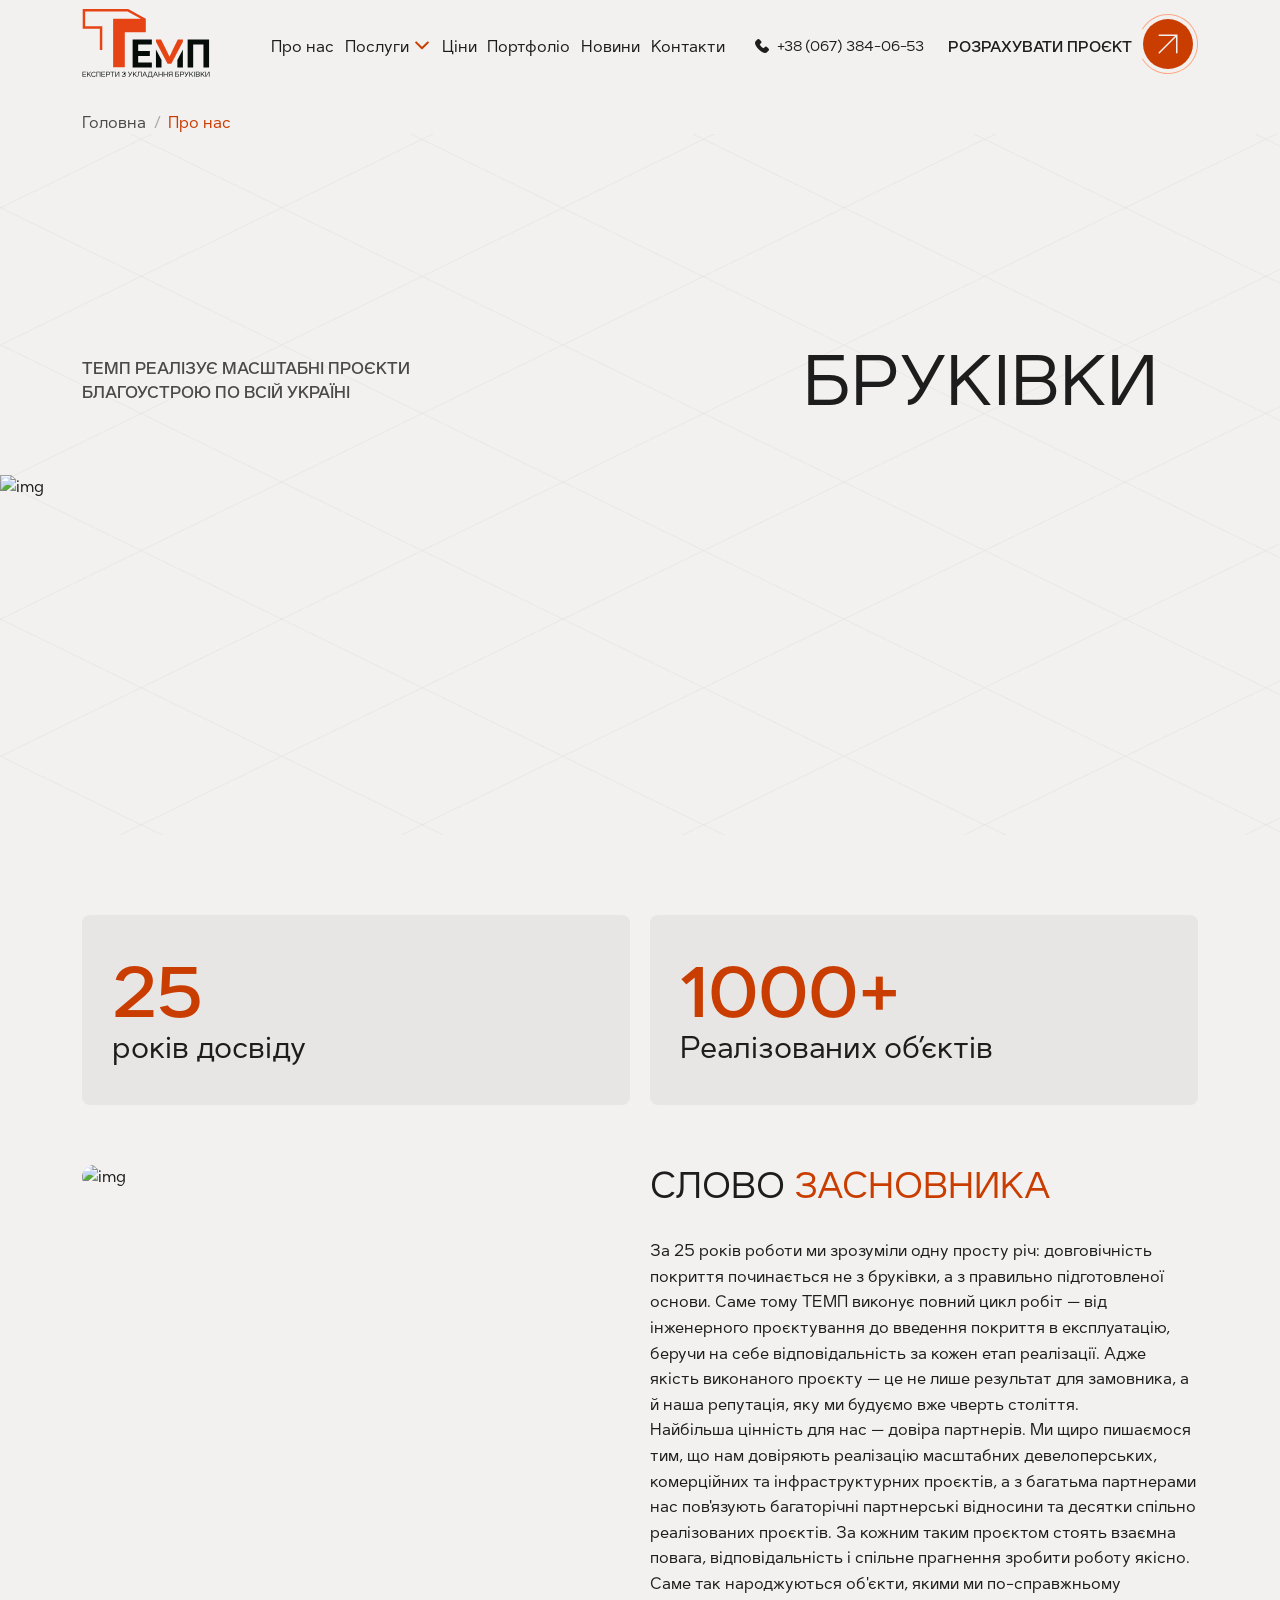
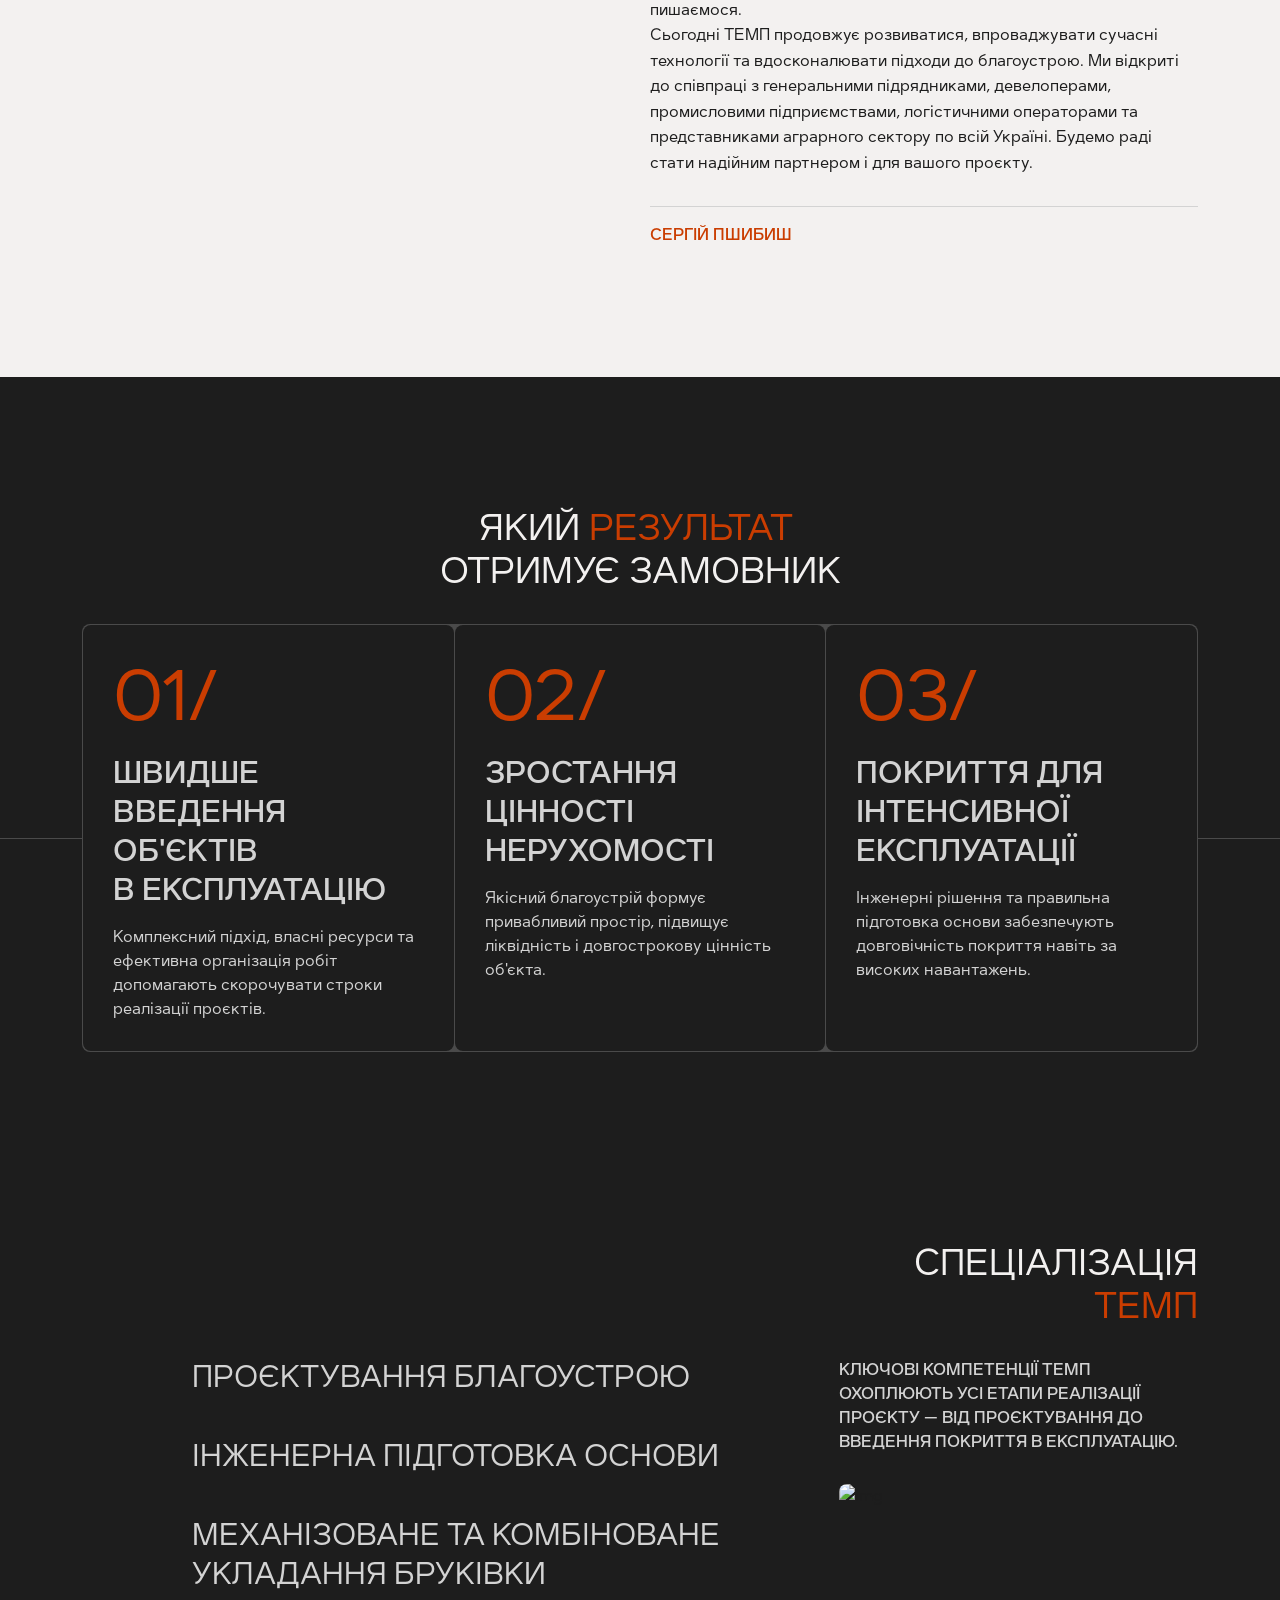
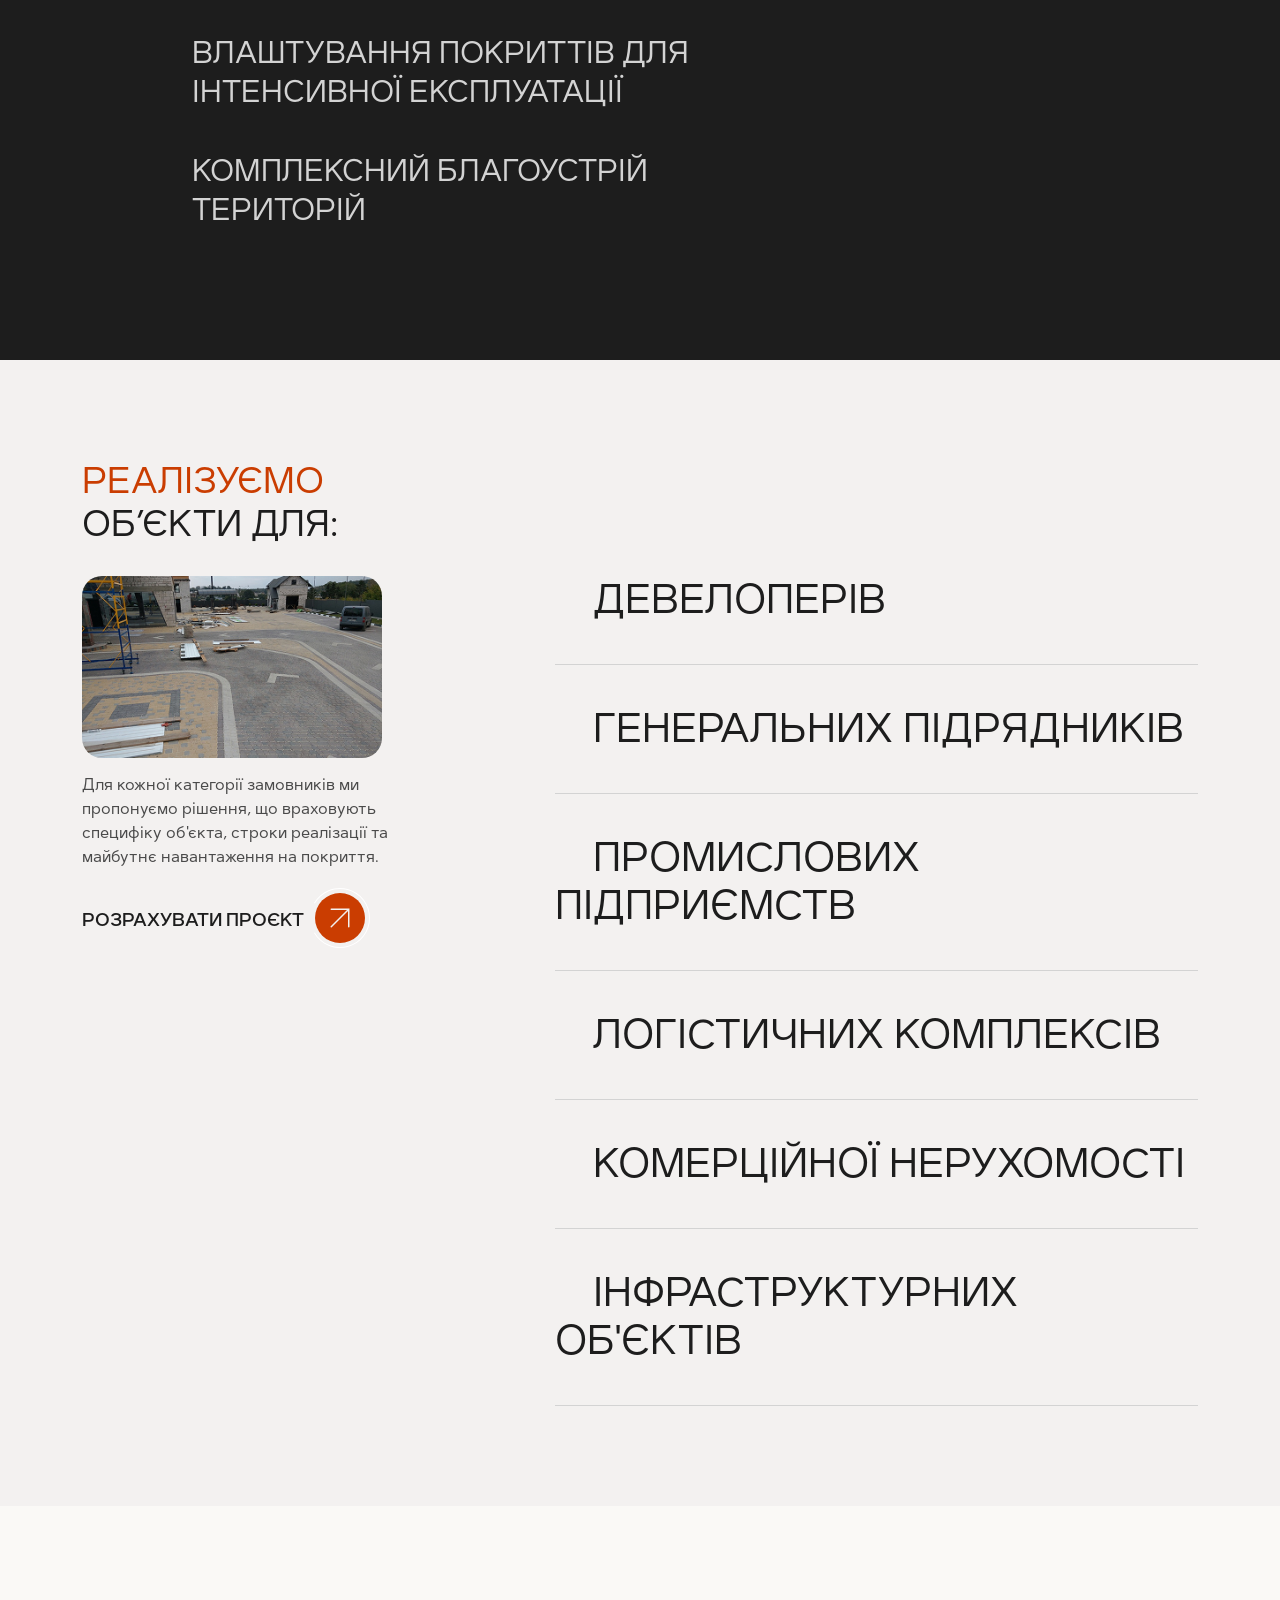
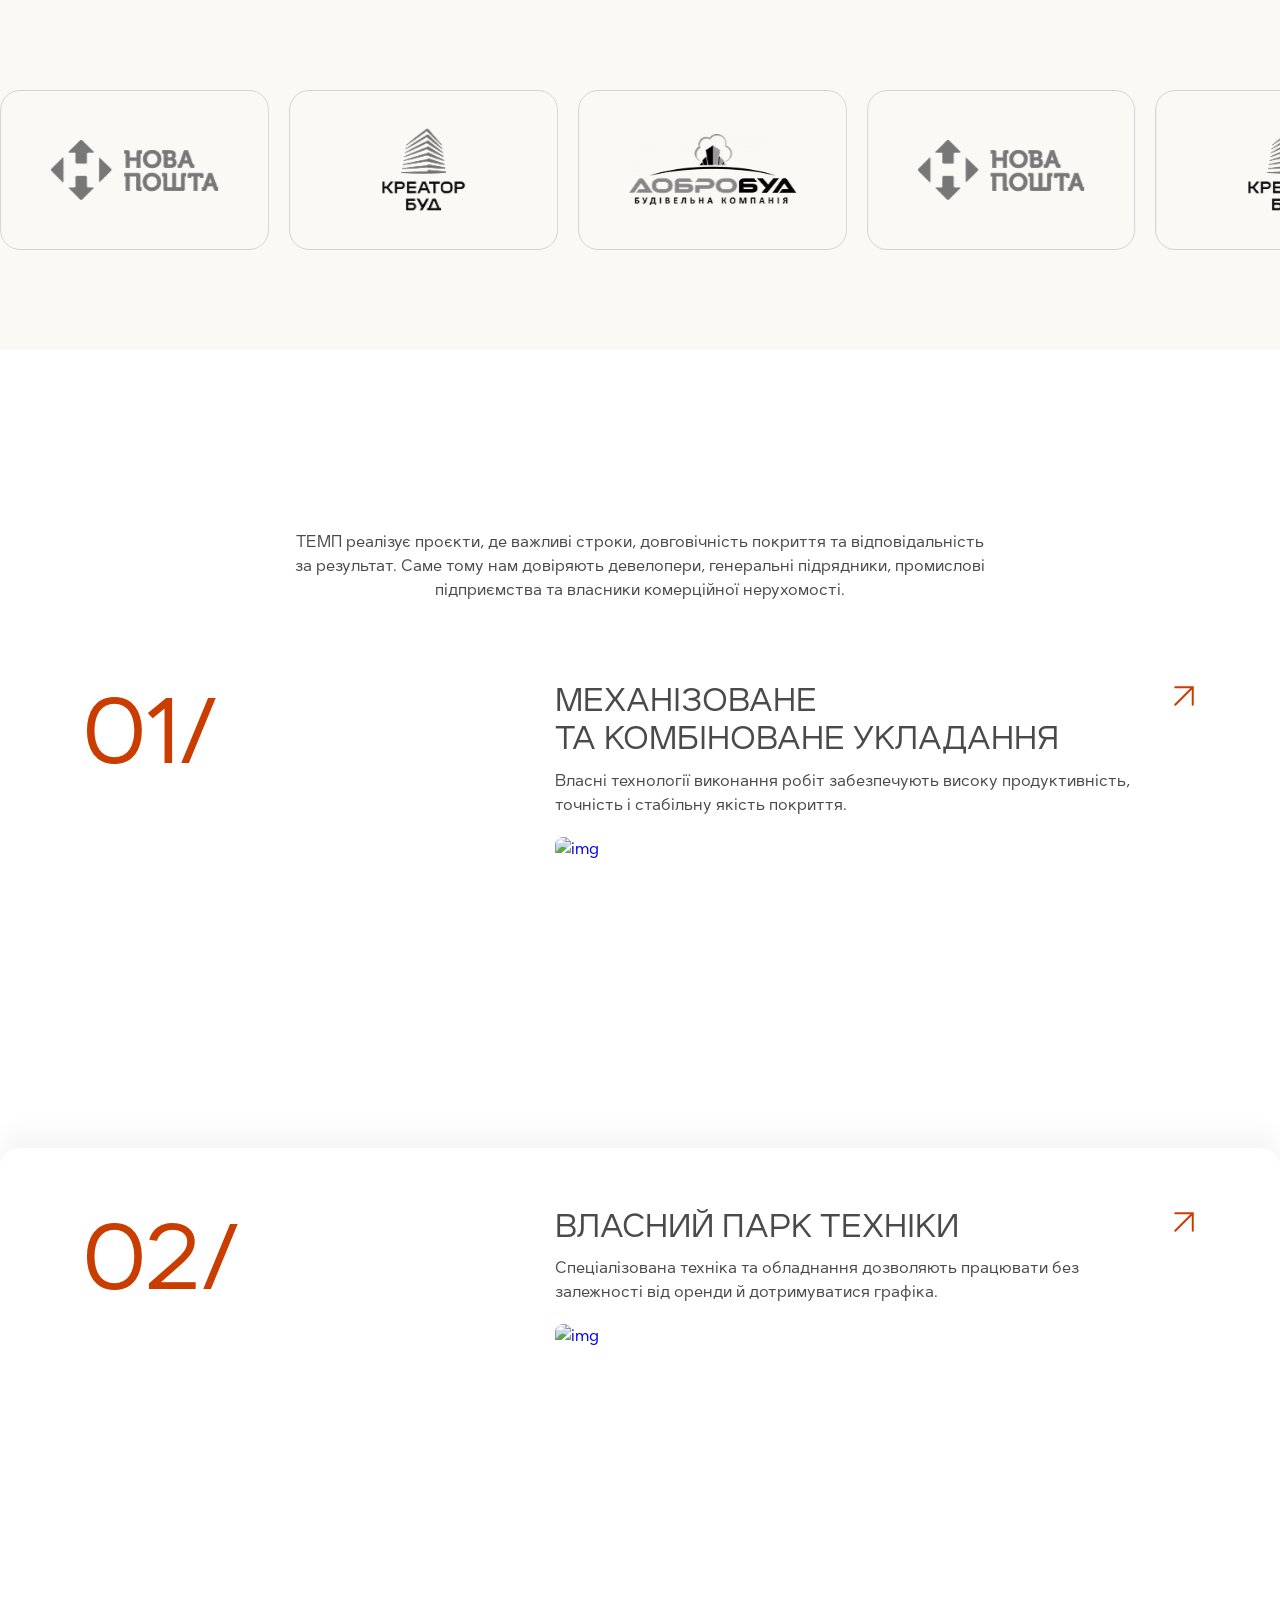
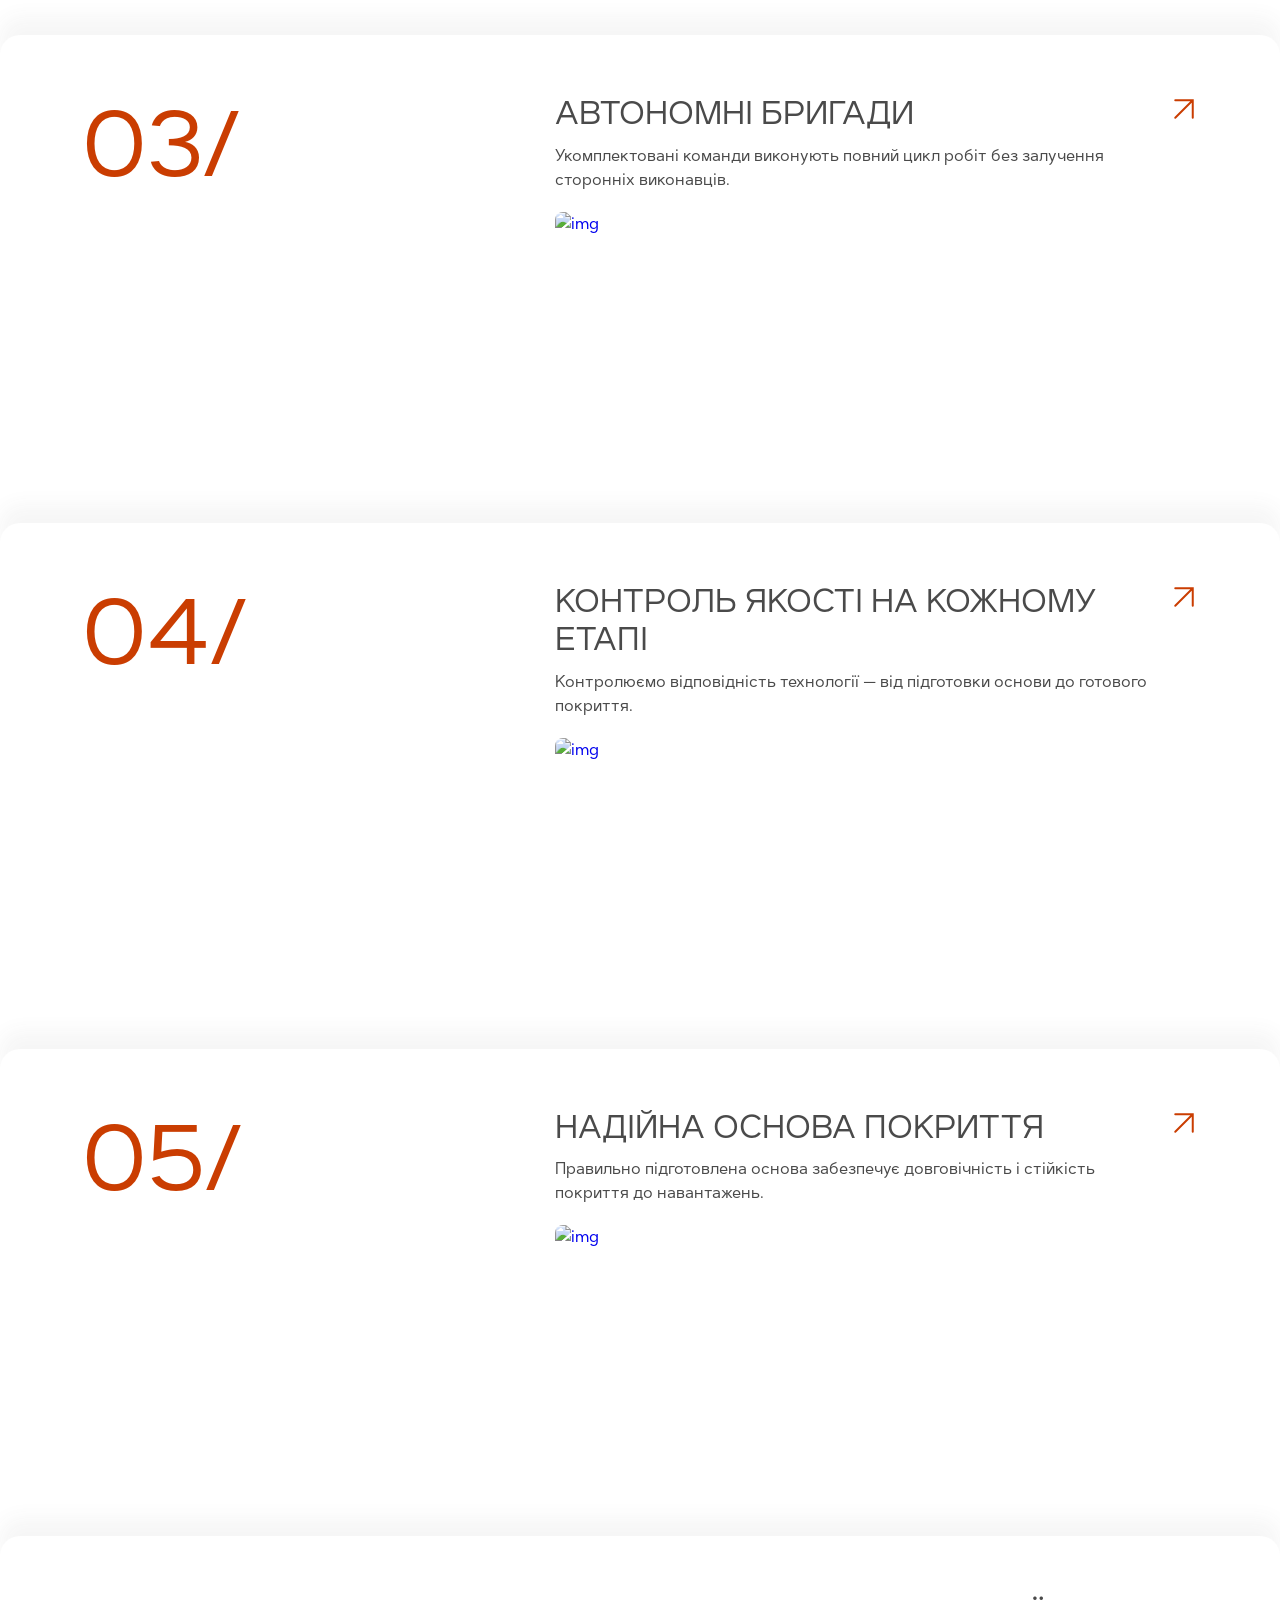
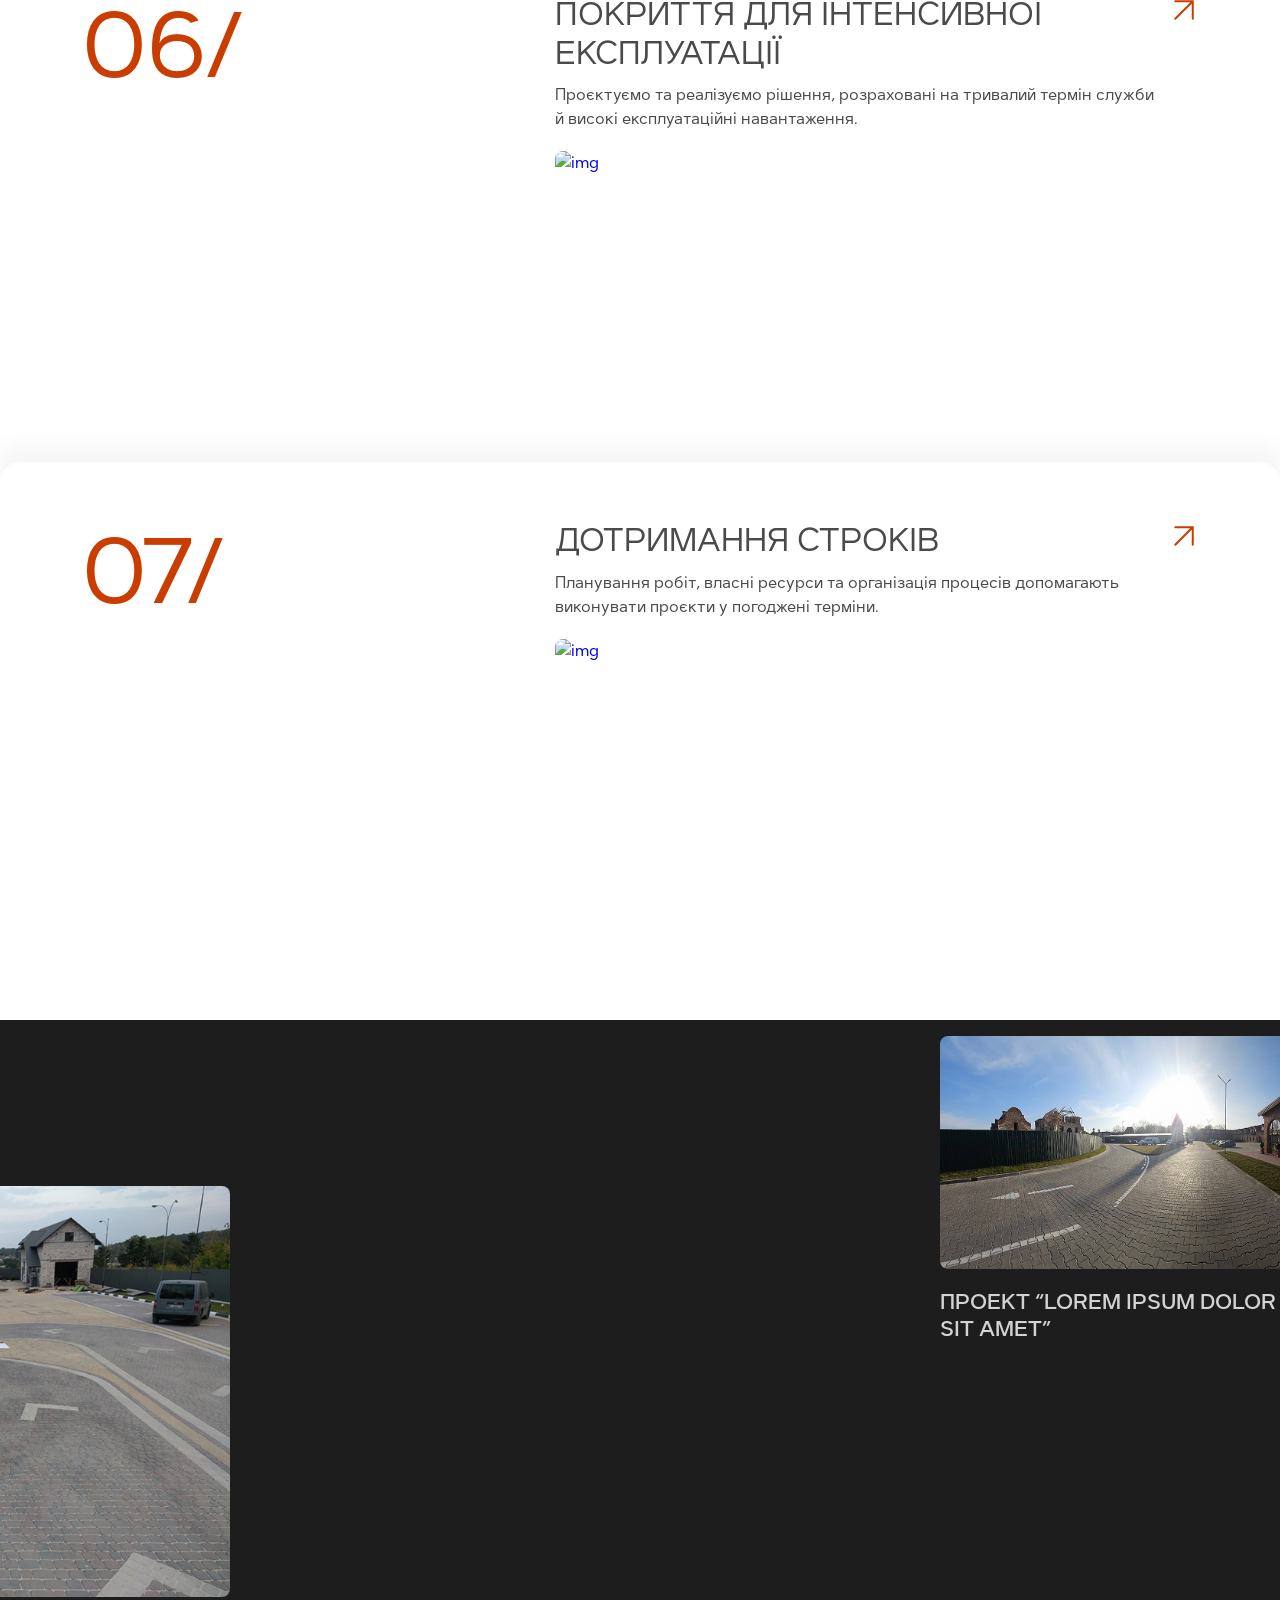
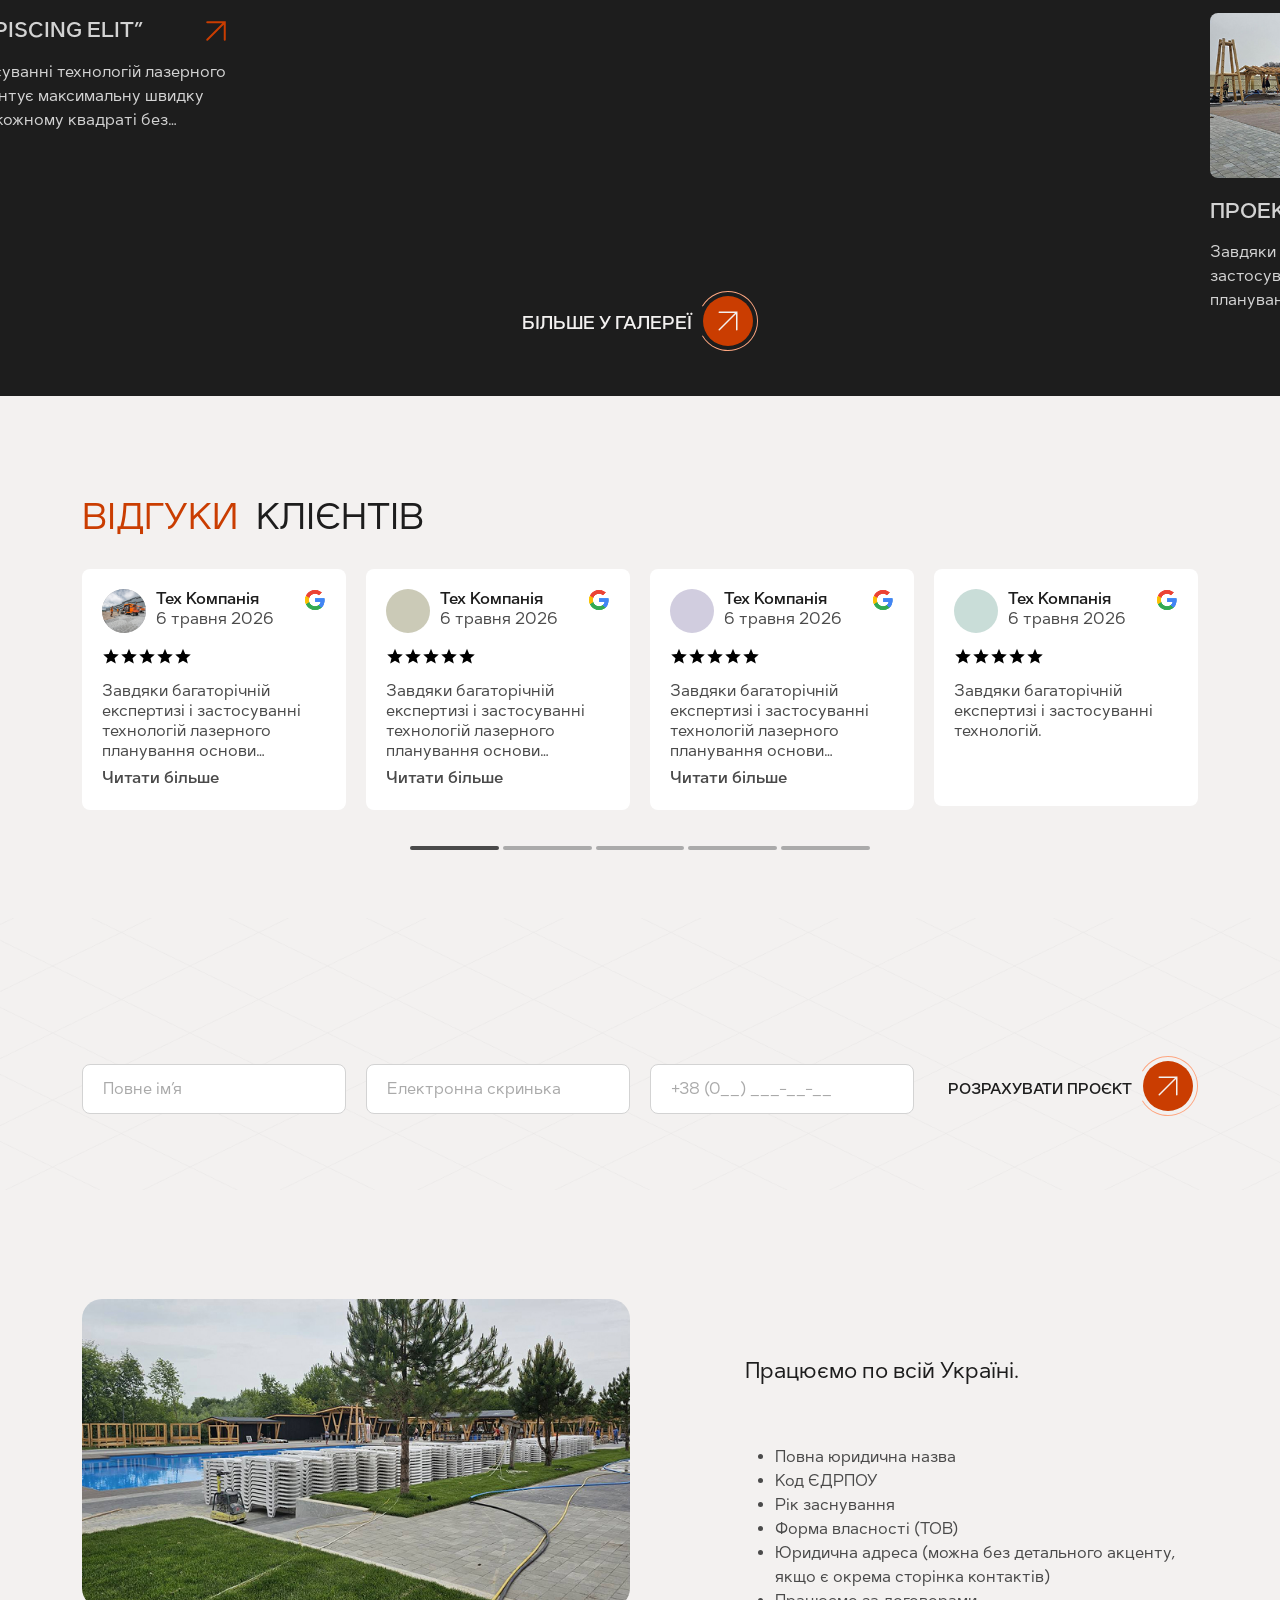
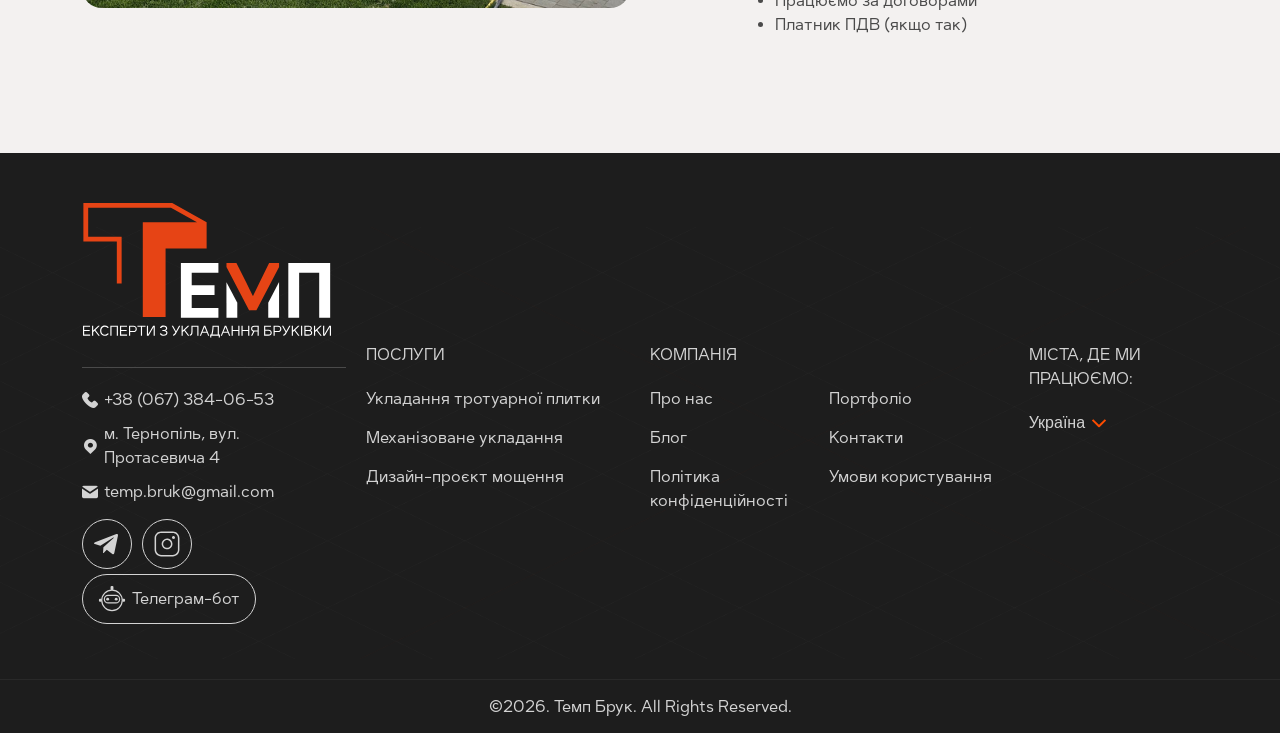
==== about.html @ e5658019 "Add files via upload" ====
<!DOCTYPE html>
<html lang="en">

<head>
    <meta charset="UTF-8">
    <meta http-equiv="X-UA-Compatible" content="IE=edge">
    <meta name="viewport" content="width=device-width, initial-scale=1.0">
    <title>Про нас</title>
    <!-- <link rel="icon" type="image/x-icon" href="favicon.png"> -->

    <link rel="stylesheet" href="css/lib/swiper.css">
    <link rel="stylesheet" href="css/lib/bootstrap-grid.min.css">
    <!-- <link rel="stylesheet" href="css/lib/aos.css"> -->
    <link rel="stylesheet" href="css/lib/splitting.css">
    <link rel="stylesheet" href="css/lib/fancybox.css">

    <link rel="stylesheet" href="css/style.css">
</head>

<body>
    <div class="pagewrapper">
        <header class="header">
            <div class="container">
                <div class="row align-items-center">
                    <div class="col-xl-2 col-md-3 col-4">
                        <a href="#" class="header__logo">
                            <img src="img/general/logo.svg" alt="logo">
                        </a>
                    </div>
                    <div class="col-xl-5 navcol">
                        <nav class="site-nav" aria-label="Primary">
                            <ul class="header__menu">
                                <li class="menu-item"><a href="#">Про нас</a></li>
                                <li class="menu-item menu-item-has-children">
                                    <span>
                                        Послуги
                                        <i>
                                            <svg width="18" height="18" viewBox="0 0 18 18" fill="none"
                                                xmlns="http://www.w3.org/2000/svg">
                                                <path d="M14.728 6.54492L9.00071 12.2722L3.27344 6.54492"
                                                    stroke="#CA3D01" stroke-width="2" stroke-linecap="square"
                                                    stroke-linejoin="round" />
                                            </svg>
                                        </i>
                                    </span>
                                    <ul class="sub-menu">
                                        <li class="menu-item"><a href="#">Укладання бруківки</a>
                                        </li>
                                        <li class="menu-item"><a href="#">Механізоване укладання</a></li>
                                        <li class="menu-item"><a href="#">Ручне укладання бруківки</a>
                                        </li>
                                        <li class="menu-item"><a href="#">Проєктування благоустрою</a>
                                        </li>
                                    </ul>
                                </li>
                                <li class="menu-item"><a href="#">Ціни</a></li>
                                <li class="menu-item"><a href="#">Портфоліо</a></li>
                                <li class="menu-item"><a href="#">Новини</a></li>
                                <li class="menu-item"><a href="#">Контакти</a></li>
                            </ul>
                            <a href="#" class="calculate-btn">
                                Розрахувати проєкт
                                <span class="circle-animation">
                                    <svg width="60" height="60" viewBox="0 0 60 60" fill="none"
                                        xmlns="http://www.w3.org/2000/svg">
                                        <path
                                            d="M4 45C7.30315 50.7192 12.4018 55.1891 18.5052 57.7164C24.6087 60.2436 31.3757 60.687 37.7569 58.9778C44.1381 57.2685 49.7768 53.5022 53.7985 48.2628C57.8201 43.0235 60 36.604 60 30C60 23.396 57.8201 16.9765 53.7985 11.7372C49.7768 6.49784 44.1381 2.73148 37.7569 1.02224C31.3757 -0.687012 24.6087 -0.243627 18.5052 2.28362C12.4018 4.81087 7.30315 9.28075 4 15L4.82025 15.4734C8.01915 9.93466 12.9569 5.60586 18.8677 3.15837C24.7785 0.710881 31.332 0.28149 37.5118 1.93679C43.6916 3.5921 49.1523 7.23958 53.0471 12.3135C56.9418 17.3875 59.0529 23.6044 59.0529 30C59.0529 36.3956 56.9418 42.6125 53.0471 47.6865C49.1523 52.7604 43.6916 56.4079 37.5118 58.0632C31.332 59.7185 24.7785 59.2891 18.8677 56.8416C12.9569 54.3941 8.01915 50.0653 4.82025 44.5266L4 45Z"
                                            fill="#FEA680" />
                                        <rect x="5" y="5" width="50" height="50" rx="25" fill="#CA3D01" />
                                    </svg>
                                    <div class="calculate__icons">
                                        <img class="default-ic" src="img/general/arrow-circlebtn.svg" alt="icon">
                                        <img class="hover-ic" src="img/general/arrow-circlebtn.svg" alt="icon">
                                    </div>
                                </span>
                            </a>
                        </nav>
                        <button class="closemenu">
                            <img src="img/general/close.png" alt="close menu">
                        </button>
                    </div>
                    <div class="col-xl-5 col-md-9 col-8">
                        <div class="header__actions">
                            <a href="tel:+380673840653" class="header__tel">
                                <i class="icon-tel-icon"></i>
                                <span>+38 (067) 384-06-53</span>
                            </a>
                            <a href="#" class="calculate-btn">
                                Розрахувати проєкт
                                <span class="circle-animation">
                                    <svg width="60" height="60" viewBox="0 0 60 60" fill="none"
                                        xmlns="http://www.w3.org/2000/svg">
                                        <path
                                            d="M4 45C7.30315 50.7192 12.4018 55.1891 18.5052 57.7164C24.6087 60.2436 31.3757 60.687 37.7569 58.9778C44.1381 57.2685 49.7768 53.5022 53.7985 48.2628C57.8201 43.0235 60 36.604 60 30C60 23.396 57.8201 16.9765 53.7985 11.7372C49.7768 6.49784 44.1381 2.73148 37.7569 1.02224C31.3757 -0.687012 24.6087 -0.243627 18.5052 2.28362C12.4018 4.81087 7.30315 9.28075 4 15L4.82025 15.4734C8.01915 9.93466 12.9569 5.60586 18.8677 3.15837C24.7785 0.710881 31.332 0.28149 37.5118 1.93679C43.6916 3.5921 49.1523 7.23958 53.0471 12.3135C56.9418 17.3875 59.0529 23.6044 59.0529 30C59.0529 36.3956 56.9418 42.6125 53.0471 47.6865C49.1523 52.7604 43.6916 56.4079 37.5118 58.0632C31.332 59.7185 24.7785 59.2891 18.8677 56.8416C12.9569 54.3941 8.01915 50.0653 4.82025 44.5266L4 45Z"
                                            fill="#FEA680" />
                                        <rect x="5" y="5" width="50" height="50" rx="25" fill="#CA3D01" />
                                    </svg>
                                    <div class="calculate__icons">
                                        <img class="default-ic" src="img/general/arrow-circlebtn.svg" alt="icon">
                                        <img class="hover-ic" src="img/general/arrow-circlebtn.svg" alt="icon">
                                    </div>
                                </span>
                            </a>
                        </div>
                    </div>
                </div>

                <button type="button" class="mebubtn" aria-label="Відкрити меню" aria-expanded="false"
                    aria-controls="site-nav">
                    <img src="img/general/menu.png" alt="menu">
                </button>
            </div>
            <div class="menu-overlay" aria-hidden="true"></div>
        </header>

        <main class="main">
            <div class="breadcrumbs">
                <div class="container">
                    <ul>
                        <li><a href="#">Головна</a></li>
                        <li>Про нас</li>
                    </ul>
                </div>
            </div>
            <section class="hero hero_about">
                <div class="container">
                    <div class="hero__wrapper">
                        <h1 class="hero__title ">
                            <span class="hero__redtext reveal-title" data-splitting data-delay="200">темп <span
                                    class="black-color">- спеціалізований</span></span>
                            <span class=" reveal-title" data-splitting data-delay="300">підрядник з укладання</span>
                            <span class=" reveal-title text-end" data-splitting data-delay="400">бруківки</span>
                        </h1>
                        <div class="hero__info">
                            <p>
                                ТЕМП реалізує масштабні проєкти<br> благоустрою по всій Україні
                            </p>
                        </div>





                    </div>
                </div>
                <div class="hero__mainpic">
                    <img src="img/about/about-hero.jpg" alt="img">
                    <!-- <video autoplay="" loop="" muted="" playsinline="">
                        <source src="video/hero.mp4" type="video/mp4">
                    </video> -->
                </div>
            </section>

            <section class="founder-word">
                <div class="container">
                    <div class="row">
                        <div class="col-md-6">
                            <div class="founder-word__card">
                                <p class="title">25</p>
                                <p>
                                    років досвіду
                                </p>
                            </div>
                        </div>
                        <div class="col-md-6">
                            <div class="founder-word__card">
                                <p class="title">1000+</p>
                                <p>
                                    Реалізованих об’єктів
                                </p>
                            </div>
                        </div>
                    </div>
                    <div class="founder-word__content">
                        <div class="row">
                            <div class="col-md-6">
                                <div class="imgwrap">
                                    <img src="img/about/founder-pic.jpg" alt="img">
                                </div>
                            </div>
                            <div class="col-md-6">
                                <div class="founder-word__descr">
                                    <h2>
                                        Слово <span class="orange-text">засновника</span>
                                    </h2>
                                    <p>
                                        За 25 років роботи ми зрозуміли одну просту річ: довговічність покриття
                                        починається
                                        не з бруківки, а з правильно підготовленої основи. Саме тому ТЕМП виконує повний
                                        цикл робіт — від інженерного проєктування до введення покриття в експлуатацію,
                                        беручи на себе відповідальність за кожен етап реалізації. Адже якість виконаного
                                        проєкту — це не лише результат для замовника, а й наша репутація, яку ми будуємо
                                        вже
                                        чверть століття.<br>
                                        Найбільша цінність для нас — довіра партнерів. Ми щиро пишаємося тим, що нам
                                        довіряють реалізацію масштабних девелоперських, комерційних та інфраструктурних
                                        проєктів, а з багатьма партнерами нас пов'язують багаторічні партнерські
                                        відносини
                                        та десятки спільно реалізованих проєктів. За кожним таким проєктом стоять
                                        взаємна
                                        повага, відповідальність і спільне прагнення зробити роботу якісно. Саме так
                                        народжуються об'єкти, якими ми по-справжньому пишаємося.<br>
                                        Сьогодні ТЕМП продовжує розвиватися, впроваджувати сучасні технології та
                                        вдосконалювати підходи до благоустрою. Ми відкриті до співпраці з генеральними
                                        підрядниками, девелоперами, промисловими підприємствами, логістичними
                                        операторами та
                                        представниками аграрного сектору по всій Україні. Будемо раді стати надійним
                                        партнером і для вашого проєкту.
                                    </p>
                                    <div class="founder-word__author">
                                        <p>Сергій пшибиш</p>
                                    </div>
                                </div>
                            </div>
                        </div>
                    </div>
                </div>
            </section>

            <section class="result dark-bg">
                <div class="container">
                    <h2 class="white text-center">
                        Який <span class="orange-text">результат</span> <br>
                        отримує замовник
                    </h2>
                    <div class="resultrow">
                        <div class="result__card">
                            <p class="num">01/</p>
                            <h3>
                                Швидше<br>
                                введення об'єктів<br>
                                в експлуатацію
                            </h3>
                            <p>
                                Комплексний підхід, власні ресурси та ефективна організація робіт допомагають
                                скорочувати строки реалізації проєктів.
                            </p>
                        </div>
                        <div class="result__card">
                            <p class="num">02/</p>
                            <h3>
                                Зростання цінності нерухомості
                            </h3>
                            <p>
                                Якісний благоустрій формує привабливий простір, підвищує ліквідність і довгострокову
                                цінність об'єкта.
                            </p>
                        </div>
                        <div class="result__card">
                            <p class="num">03/</p>
                            <h3>
                                Покриття для<br> інтенсивної<br> експлуатації
                            </h3>
                            <p>
                                Інженерні рішення та правильна підготовка основи забезпечують довговічність покриття
                                навіть за високих навантажень.
                            </p>
                        </div>
                    </div>
                </div>
            </section>

            <section class="specialization dark-bg">
                <div class="container">
                    <h2 class="white text-end">
                        Спеціалізація<br> <span class="orange-text">темп</span>
                    </h2>
                    <div class="row">
                        <div class="col-lg-7">
                            <div class="specialization__list">
                                <ul>
                                    <li>
                                        Проєктування благоустрою
                                    </li>
                                    <li>
                                        Інженерна підготовка основи
                                    </li>
                                    <li>
                                        Механізоване та комбіноване укладання бруківки
                                    </li>
                                    <li>
                                        Влаштування покриттів для інтенсивної експлуатації
                                    </li>
                                    <li>
                                        Комплексний благоустрій територій
                                    </li>
                                </ul>
                            </div>
                        </div>
                        <div class="col-lg-4 offset-lg-1">
                            <div class="specialization__descr">
                                <p>
                                    Ключові компетенції ТЕМП охоплюють усі етапи реалізації проєкту — від проєктування
                                    до введення покриття в експлуатацію.
                                </p>
                                <div class="imgwrap">
                                    <img src="img/about/specialization-img.jpg" alt="img">
                                </div>
                            </div>
                        </div>
                    </div>
                </div>
            </section>

            <section class="realization">
                <div class="container">
                    <h2>
                        <span class="orange-text">Реалізуємо</span><br>
                        об’єкти для:
                    </h2>
                    <div class="row">
                        <div class="col-xxl-3 col-lg-4">
                            <div class="workobjects_leftcontent">
                                <div class="imgwrap">
                                    <img src="img/service/object-thumb.jpg" alt="img">
                                    <!-- <video autoplay="" loop="" muted="" playsinline="">
                                        <source src="video/hero.mp4" type="video/mp4">
                                    </video> -->
                                </div>
                                <div class="descr">
                                    <p>
                                        Для кожної категорії замовників ми пропонуємо рішення, що враховують специфіку
                                        об'єкта, строки реалізації та майбутнє навантаження на покриття.
                                    </p>
                                </div>
                                <a href="#" class="contact-link">
                                    розрахувати проєкт
                                    <span class="circle-animation">
                                        <svg width="60" height="60" viewBox="0 0 60 60" fill="none"
                                            xmlns="http://www.w3.org/2000/svg">
                                            <path
                                                d="M4 45C7.30315 50.7192 12.4018 55.1891 18.5052 57.7164C24.6087 60.2436 31.3757 60.687 37.7569 58.9778C44.1381 57.2685 49.7768 53.5022 53.7985 48.2628C57.8201 43.0235 60 36.604 60 30C60 23.396 57.8201 16.9765 53.7985 11.7372C49.7768 6.49784 44.1381 2.73148 37.7569 1.02224C31.3757 -0.687012 24.6087 -0.243627 18.5052 2.28362C12.4018 4.81087 7.30315 9.28075 4 15L4.82025 15.4734C8.01915 9.93466 12.9569 5.60586 18.8677 3.15837C24.7785 0.710881 31.332 0.28149 37.5118 1.93679C43.6916 3.5921 49.1523 7.23958 53.0471 12.3135C56.9418 17.3875 59.0529 23.6044 59.0529 30C59.0529 36.3956 56.9418 42.6125 53.0471 47.6865C49.1523 52.7604 43.6916 56.4079 37.5118 58.0632C31.332 59.7185 24.7785 59.2891 18.8677 56.8416C12.9569 54.3941 8.01915 50.0653 4.82025 44.5266L4 45Z"
                                                fill="#fff"></path>
                                            <rect x="5" y="5" width="50" height="50" rx="25" fill="#CA3D01"></rect>
                                        </svg>
                                        <div class="calculate__icons">
                                            <img class="default-ic" src="img/general/arrow-circlebtn.svg" alt="icon">
                                            <img class="hover-ic" src="img/general/arrow-circlebtn.svg" alt="icon">
                                        </div>
                                    </span>
                                </a>
                            </div>
                        </div>
                        <div class="col-xl-7 offset-xxl-2 offset-lg-1 col-lg-7">
                            <div class="linkslist">
                                <ul>
                                    <li><a href="#">Девелоперів</a></li>
                                    <li><a href="#">Генеральних підрядників</a></li>
                                    <li><a href="#">Промислових підприємств</a></li>
                                    <li><a href="#">Логістичних комплексів</a></li>
                                    <li><a href="#">Комерційної нерухомості</a></li>
                                    <li><a href="#">Інфраструктурних об'єктів</a></li>
                                </ul>
                            </div>
                        </div>
                    </div>
                </div>
            </section>

            <div class="trust">
                <div class="container">
                    <h2 class="reveal-title" data-splitting>Нам <span class="orange-text">довіряють</span> лідери ринку
                    </h2>
                </div>
                <div class="swiper logoslider">
                    <div class="swiper-wrapper">
                        <div class="swiper-slide">
                            <div class="logoslider__item">
                                <img src="img/main/partner1.png" alt="logo">
                            </div>
                        </div>
                        <div class="swiper-slide">
                            <div class="logoslider__item">
                                <img src="img/main/partner2.png" alt="logo">
                            </div>
                        </div>
                        <div class="swiper-slide">
                            <div class="logoslider__item">
                                <img src="img/main/partner3.png" alt="logo">
                            </div>
                        </div>
                        <div class="swiper-slide">
                            <div class="logoslider__item">
                                <img src="img/main/partner4.png" alt="logo">
                            </div>
                        </div>
                        <div class="swiper-slide">
                            <div class="logoslider__item">
                                <img src="img/main/partner2.png" alt="logo">
                            </div>
                        </div>
                        <div class="swiper-slide">
                            <div class="logoslider__item">
                                <img src="img/main/partner3.png" alt="logo">
                            </div>
                        </div>
                        <div class="swiper-slide">
                            <div class="logoslider__item">
                                <img src="img/main/partner4.png" alt="logo">
                            </div>
                        </div>
                    </div>
                </div>
            </div>

            <section class="services white-bg">
                <div class="stickysteps">
                    <div class="stickysteps__header">
                        <div class="container">
                            <div class="section-header">
                                <h2 class="reveal-title" data-splitting data-delay="200">
                                    <span class="orange-text">ТЕМП</span>ОБИРАЮТЬ
                                </h2>
                                <div class="introsect">
                                    <p>
                                        ТЕМП реалізує проєкти, де важливі строки, довговічність покриття та
                                        відповідальність за результат. Саме тому нам довіряють девелопери, генеральні
                                        підрядники, промислові підприємства та власники комерційної нерухомості.
                                    </p>
                                </div>
                            </div>
                        </div>
                    </div>
                    <div class="stickysteps__item">
                        <div class="container">
                            <div class="row">
                                <div class="col-xl-5 col-lg-4">
                                    <p class="stepnum">
                                        01/
                                    </p>
                                </div>
                                <div class="col-xl-7 col-lg-8">
                                    <a href="#" class="stickysteps__info">
                                        <div class="descr">
                                            <h3>
                                                Механізоване<br>
                                                та комбіноване укладання

                                                <button class="linkarr-anim">
                                                    <img class="default-ic" src="img/general/link-arrow-orange.svg"
                                                        alt="icon">
                                                    <img class="hover-ic" src="img/general/link-arrow-orange.svg"
                                                        alt="icon">
                                                </button>
                                            </h3>
                                            <p>
                                                Власні технології виконання робіт забезпечують високу продуктивність,
                                                точність і стабільну якість покриття.
                                            </p>
                                        </div>
                                        <div class="imgwrap">
                                            <img src="img/about/choosetemp1.jpg" alt="img">
                                        </div>
                                    </a>
                                </div>
                            </div>
                        </div>
                    </div>
                    <div class="stickysteps__item">
                        <div class="container">
                            <div class="row">
                                <div class="col-xl-5 col-lg-4">
                                    <p class="stepnum">
                                        02/
                                    </p>
                                </div>
                                <div class="col-xl-7 col-lg-8">
                                    <a href="#" class="stickysteps__info">
                                        <div class="descr">
                                            <h3>
                                                Власний парк техніки

                                                <button class="linkarr-anim">
                                                    <img class="default-ic" src="img/general/link-arrow-orange.svg"
                                                        alt="icon">
                                                    <img class="hover-ic" src="img/general/link-arrow-orange.svg"
                                                        alt="icon">
                                                </button>
                                            </h3>
                                            <p>
                                                Спеціалізована техніка та обладнання дозволяють працювати без залежності
                                                від оренди й дотримуватися графіка.
                                            </p>
                                        </div>
                                        <div class="imgwrap">
                                            <img src="img/about/choosetemp2.jpg" alt="img">
                                        </div>
                                    </a>
                                </div>
                            </div>
                        </div>
                    </div>
                    <div class="stickysteps__item">
                        <div class="container">
                            <div class="row">
                                <div class="col-xl-5 col-lg-4">
                                    <p class="stepnum">
                                        03/
                                    </p>
                                </div>
                                <div class="col-xl-7 col-lg-8">
                                    <a href="#" class="stickysteps__info">
                                        <div class="descr">
                                            <h3>
                                                Автономні бригади

                                                <button class="linkarr-anim">
                                                    <img class="default-ic" src="img/general/link-arrow-orange.svg"
                                                        alt="icon">
                                                    <img class="hover-ic" src="img/general/link-arrow-orange.svg"
                                                        alt="icon">
                                                </button>
                                            </h3>
                                            <p>
                                                Укомплектовані команди виконують повний цикл робіт без залучення
                                                сторонніх виконавців.
                                            </p>
                                        </div>
                                        <div class="imgwrap">
                                            <img src="img/about/choosetemp3.jpg" alt="img">
                                        </div>
                                    </a>
                                </div>
                            </div>
                        </div>
                    </div>
                    <div class="stickysteps__item">
                        <div class="container">
                            <div class="row">
                                <div class="col-xl-5 col-lg-4">
                                    <p class="stepnum">
                                        04/
                                    </p>
                                </div>
                                <div class="col-xl-7 col-lg-8">
                                    <a href="#" class="stickysteps__info">
                                        <div class="descr">
                                            <h3>
                                                Контроль якості на кожному етапі

                                                <button class="linkarr-anim">
                                                    <img class="default-ic" src="img/general/link-arrow-orange.svg"
                                                        alt="icon">
                                                    <img class="hover-ic" src="img/general/link-arrow-orange.svg"
                                                        alt="icon">
                                                </button>
                                            </h3>
                                            <p>
                                                Контролюємо відповідність технології — від підготовки основи до готового
                                                покриття.
                                            </p>
                                        </div>
                                        <div class="imgwrap">
                                            <img src="img/about/choosetemp4.jpg" alt="img">
                                        </div>
                                    </a>
                                </div>
                            </div>
                        </div>
                    </div>
                    <div class="stickysteps__item">
                        <div class="container">
                            <div class="row">
                                <div class="col-xl-5 col-lg-4">
                                    <p class="stepnum">
                                        05/
                                    </p>
                                </div>
                                <div class="col-xl-7 col-lg-8">
                                    <a href="#" class="stickysteps__info">
                                        <div class="descr">
                                            <h3>
                                                Надійна основа покриття

                                                <button class="linkarr-anim">
                                                    <img class="default-ic" src="img/general/link-arrow-orange.svg"
                                                        alt="icon">
                                                    <img class="hover-ic" src="img/general/link-arrow-orange.svg"
                                                        alt="icon">
                                                </button>
                                            </h3>
                                            <p>
                                                Правильно підготовлена основа забезпечує довговічність і стійкість
                                                покриття до навантажень.
                                            </p>
                                        </div>
                                        <div class="imgwrap">
                                            <img src="img/about/choosetemp5.jpg" alt="img">
                                        </div>
                                    </a>
                                </div>
                            </div>
                        </div>
                    </div>
                    <div class="stickysteps__item">
                        <div class="container">
                            <div class="row">
                                <div class="col-xl-5 col-lg-4">
                                    <p class="stepnum">
                                        06/
                                    </p>
                                </div>
                                <div class="col-xl-7 col-lg-8">
                                    <a href="#" class="stickysteps__info">
                                        <div class="descr">
                                            <h3>
                                                Покриття для інтенсивної експлуатації

                                                <button class="linkarr-anim">
                                                    <img class="default-ic" src="img/general/link-arrow-orange.svg"
                                                        alt="icon">
                                                    <img class="hover-ic" src="img/general/link-arrow-orange.svg"
                                                        alt="icon">
                                                </button>
                                            </h3>
                                            <p>
                                                Проєктуємо та реалізуємо рішення, розраховані на тривалий термін служби
                                                й високі експлуатаційні навантаження.
                                            </p>
                                        </div>
                                        <div class="imgwrap">
                                            <img src="img/about/choosetemp6.jpg" alt="img">
                                        </div>
                                    </a>
                                </div>
                            </div>
                        </div>
                    </div>
                    <div class="stickysteps__item">
                        <div class="container">
                            <div class="row">
                                <div class="col-xl-5 col-lg-4">
                                    <p class="stepnum">
                                        07/
                                    </p>
                                </div>
                                <div class="col-xl-7 col-lg-8">
                                    <a href="#" class="stickysteps__info">
                                        <div class="descr">
                                            <h3>
                                                Дотримання строків

                                                <button class="linkarr-anim">
                                                    <img class="default-ic" src="img/general/link-arrow-orange.svg"
                                                        alt="icon">
                                                    <img class="hover-ic" src="img/general/link-arrow-orange.svg"
                                                        alt="icon">
                                                </button>
                                            </h3>
                                            <p>
                                                Планування робіт, власні ресурси та організація процесів допомагають
                                                виконувати проєкти у погоджені терміни.
                                            </p>
                                        </div>
                                        <div class="imgwrap">
                                            <img src="img/about/choosetemp7.jpg" alt="img">
                                        </div>
                                    </a>
                                </div>
                            </div>
                        </div>
                    </div>
                    
                </div>

            </section>

            <section class="objects dark-bg">
                <div class="container">
                    <h2 class="white reveal-title" data-splitting>
                        <span class="orange-text">1000+</span> реалізованих об’єктів<br> якими ми пишаємось
                    </h2>
                    <div class="row">
                        <div class="col-md-6">
                            <div class="objects__item gsap1">
                                <a href="#">
                                    <div class="objects__item-img img-lg">
                                        <img src="img/main/object1.jpg" alt="img">
                                    </div>
                                    <h4>
                                        Проект “consectetur adipiscing elit”
                                        <span class="linkarr-anim">
                                            <img class="default-ic" src="img/general/link-arrow-orange.svg" alt="icon">
                                            <img class="hover-ic" src="img/general/link-arrow-orange.svg" alt="icon">
                                        </span>
                                    </h4>
                                    <p>
                                        Завдяки багаторічній експертизі і застосуванні технологій лазерного планування
                                        основи компанія ТЕМП гарантує максимальну швидку роботу та гарантує стабільну
                                        якість
                                        на кожному квадраті без «хвиль», просідань і переробок
                                    </p>
                                </a>
                            </div>
                        </div>
                        <div class="col-lg-5 rightcol col-md-6">
                            <div class="objects__item gsap2">
                                <a href="#">
                                    <div class="objects__item-img img-md">
                                        <img src="img/main/object2.jpg" alt="img">
                                    </div>
                                    <h4>
                                        Проект “Lorem ipsum dolor sit amet”
                                        <span class="linkarr-anim">
                                            <img class="default-ic" src="img/general/link-arrow-orange.svg" alt="icon">
                                            <img class="hover-ic" src="img/general/link-arrow-orange.svg" alt="icon">
                                        </span>
                                    </h4>
                                </a>
                            </div>
                            <div class="objects__item leftspace gsap3">
                                <a href="#">
                                    <div class="objects__item-img img-sm ">
                                        <img src="img/main/object3.jpg" alt="img">
                                    </div>
                                    <h4>
                                        Проект “1”
                                        <span class="linkarr-anim">
                                            <img class="default-ic" src="img/general/link-arrow-orange.svg" alt="icon">
                                            <img class="hover-ic" src="img/general/link-arrow-orange.svg" alt="icon">
                                        </span>
                                    </h4>
                                    <p>
                                        Завдяки багаторічній експертизі і застосуванні технологій лазерного планування
                                        основи компанія ТЕМП гарантує максимальну швидку роботу та гарантує стабільну
                                        якість
                                        на кожному квадраті без «хвиль», просідань і переробок
                                    </p>
                                </a>
                            </div>
                        </div>
                    </div>
                    <div class="bottsectbtn">
                        <a href="#" class="contact-link">
                            Більше у галереї
                            <span class="circle-animation">
                                <svg width="60" height="60" viewBox="0 0 60 60" fill="none"
                                    xmlns="http://www.w3.org/2000/svg">
                                    <path
                                        d="M4 45C7.30315 50.7192 12.4018 55.1891 18.5052 57.7164C24.6087 60.2436 31.3757 60.687 37.7569 58.9778C44.1381 57.2685 49.7768 53.5022 53.7985 48.2628C57.8201 43.0235 60 36.604 60 30C60 23.396 57.8201 16.9765 53.7985 11.7372C49.7768 6.49784 44.1381 2.73148 37.7569 1.02224C31.3757 -0.687012 24.6087 -0.243627 18.5052 2.28362C12.4018 4.81087 7.30315 9.28075 4 15L4.82025 15.4734C8.01915 9.93466 12.9569 5.60586 18.8677 3.15837C24.7785 0.710881 31.332 0.28149 37.5118 1.93679C43.6916 3.5921 49.1523 7.23958 53.0471 12.3135C56.9418 17.3875 59.0529 23.6044 59.0529 30C59.0529 36.3956 56.9418 42.6125 53.0471 47.6865C49.1523 52.7604 43.6916 56.4079 37.5118 58.0632C31.332 59.7185 24.7785 59.2891 18.8677 56.8416C12.9569 54.3941 8.01915 50.0653 4.82025 44.5266L4 45Z"
                                        fill="#FEA680"></path>
                                    <rect x="5" y="5" width="50" height="50" rx="25" fill="#CA3D01"></rect>
                                </svg>
                                <div class="calculate__icons">
                                    <img class="default-ic" src="img/general/arrow-circlebtn.svg" alt="icon">
                                    <img class="hover-ic" src="img/general/arrow-circlebtn.svg" alt="icon">
                                </div>
                            </span>
                        </a>
                    </div>
                </div>
            </section>

            <section class="testimonials testimonials__about">
                <div class="container">
                    <h2 class="reveal-title" data-splitting data-delay="200">
                        <span class="orange-text">Відгуки</span> клієнтів
                    </h2>

                    <div class="swiper testimonials-slider">
                        <div class="swiper-wrapper">
                            <div class="swiper-slide">
                                <div class="testimonial__item">
                                    <div class="testimonial__header">
                                        <div class="avatar" style="background: #AEAEAE;">
                                            <img src="img/service/step1.jpg" alt="avatar">
                                        </div>
                                        <div class="testimonial__info">
                                            <p class="name">Тех Компанія</p>
                                            <p class="date">6 травня 2026</p>
                                            <img class="gogoleicon" src="img/general/google-icon.png" alt="icon">
                                        </div>
                                    </div>
                                    <div class="testimonial__body">
                                        <div class="testimonial__rating">
                                            <img src="img/general/star.svg" alt="icon">
                                            <img src="img/general/star.svg" alt="icon">
                                            <img src="img/general/star.svg" alt="icon">
                                            <img src="img/general/star.svg" alt="icon">
                                            <img src="img/general/star.svg" alt="icon">
                                        </div>
                                        <div class="testimonial__descr">
                                            <p>
                                                Завдяки багаторічній експертизі і застосуванні технологій лазерного
                                                планування основи компанія ТЕМП гарантує максимальну швидку роботу та
                                                гарантує стабільну якість на кожному квадраті без «хвиль», просідань і
                                                переробок
                                            </p>
                                        </div>
                                        <span class="testimonial__readmore">Читати більше</span>
                                    </div>
                                </div>
                            </div>
                            <div class="swiper-slide">
                                <div class="testimonial__item">
                                    <div class="testimonial__header">
                                        <div class="avatar" style="background: #CBCAB7;">
                                        </div>
                                        <div class="testimonial__info">
                                            <p class="name">Тех Компанія</p>
                                            <p class="date">6 травня 2026</p>
                                            <img class="gogoleicon" src="img/general/google-icon.png" alt="icon">
                                        </div>
                                    </div>
                                    <div class="testimonial__body">
                                        <div class="testimonial__rating">
                                            <img src="img/general/star.svg" alt="icon">
                                            <img src="img/general/star.svg" alt="icon">
                                            <img src="img/general/star.svg" alt="icon">
                                            <img src="img/general/star.svg" alt="icon">
                                            <img src="img/general/star.svg" alt="icon">
                                        </div>
                                        <div class="testimonial__descr">
                                            <p>
                                                Завдяки багаторічній експертизі і застосуванні технологій лазерного
                                                планування основи компанія ТЕМП гарантує максимальну швидку роботу та
                                                гарантує стабільну якість на кожному квадраті без «хвиль», просідань і
                                                переробок
                                            </p>
                                        </div>
                                        <span class="testimonial__readmore">Читати більше</span>
                                    </div>
                                </div>
                            </div>
                            <div class="swiper-slide">
                                <div class="testimonial__item">
                                    <div class="testimonial__header">
                                        <div class="avatar" style="background: #D1CDDF;">
                                        </div>
                                        <div class="testimonial__info">
                                            <p class="name">Тех Компанія</p>
                                            <p class="date">6 травня 2026</p>
                                            <img class="gogoleicon" src="img/general/google-icon.png" alt="icon">
                                        </div>
                                    </div>
                                    <div class="testimonial__body">
                                        <div class="testimonial__rating">
                                            <img src="img/general/star.svg" alt="icon">
                                            <img src="img/general/star.svg" alt="icon">
                                            <img src="img/general/star.svg" alt="icon">
                                            <img src="img/general/star.svg" alt="icon">
                                            <img src="img/general/star.svg" alt="icon">
                                        </div>
                                        <div class="testimonial__descr">
                                            <p>
                                                Завдяки багаторічній експертизі і застосуванні технологій лазерного
                                                планування основи компанія ТЕМП гарантує максимальну швидку роботу та
                                                гарантує стабільну якість на кожному квадраті без «хвиль», просідань і
                                                переробок
                                            </p>
                                        </div>
                                        <span class="testimonial__readmore">Читати більше</span>
                                    </div>
                                </div>
                            </div>
                            <div class="swiper-slide">
                                <div class="testimonial__item">
                                    <div class="testimonial__header">
                                        <div class="avatar" style="background: #C9DDD8;">
                                        </div>
                                        <div class="testimonial__info">
                                            <p class="name">Тех Компанія</p>
                                            <p class="date">6 травня 2026</p>
                                            <img class="gogoleicon" src="img/general/google-icon.png" alt="icon">
                                        </div>
                                    </div>
                                    <div class="testimonial__body">
                                        <div class="testimonial__rating">
                                            <img src="img/general/star.svg" alt="icon">
                                            <img src="img/general/star.svg" alt="icon">
                                            <img src="img/general/star.svg" alt="icon">
                                            <img src="img/general/star.svg" alt="icon">
                                            <img src="img/general/star.svg" alt="icon">
                                        </div>
                                        <div class="testimonial__descr">
                                            <p>
                                                Завдяки багаторічній експертизі і застосуванні технологій.
                                            </p>
                                        </div>
                                        <span class="testimonial__readmore">Читати більше</span>
                                    </div>
                                </div>
                            </div>
                            <div class="swiper-slide">
                                <div class="testimonial__item">
                                    <div class="testimonial__header">
                                        <div class="avatar" style="background: #AEAEAE;">
                                        </div>
                                        <div class="testimonial__info">
                                            <p class="name">Тех Компанія</p>
                                            <p class="date">6 травня 2026</p>
                                            <img class="gogoleicon" src="img/general/google-icon.png" alt="icon">
                                        </div>
                                    </div>
                                    <div class="testimonial__body">
                                        <div class="testimonial__rating">
                                            <img src="img/general/star.svg" alt="icon">
                                            <img src="img/general/star.svg" alt="icon">
                                            <img src="img/general/star.svg" alt="icon">
                                            <img src="img/general/star.svg" alt="icon">
                                            <img src="img/general/star.svg" alt="icon">
                                        </div>
                                        <div class="testimonial__descr">
                                            <p>
                                                Завдяки багаторічній експертизі і застосуванні технологій лазерного
                                                планування основи компанія ТЕМП гарантує максимальну швидку роботу та
                                                гарантує стабільну якість на кожному квадраті без «хвиль», просідань і
                                                переробок
                                            </p>
                                        </div>
                                        <span class="testimonial__readmore">Читати більше</span>
                                    </div>



                                </div>
                            </div>
                        </div>
                        <div class="posrel">
                            <div class="swiper-pagination linepag v3"></div>
                        </div>
                    </div>
                </div>
            </section>

            <section class="consult">
                <div class="container">
                    <h2 class="reveal-title" data-splitting><span class="orange-text">Розрахуємо</span> вартість та
                        терміни</h2>
                    <form action="#">
                        <div class="row align-items-center">
                            <div class="col-lg-3 col-md-4">
                                <div class="inputfield">
                                    <input type="text" placeholder="Повне ім’я">
                                </div>
                            </div>
                            <div class="col-lg-3 col-md-4">
                                <div class="inputfield">
                                    <input type="email" placeholder="Електронна скринька">
                                </div>
                            </div>
                            <div class="col-lg-3 col-md-4">
                                <div class="inputfield">
                                    <input type="text" class="telnum" placeholder="+38 (0__) ___-__-__">
                                </div>
                            </div>
                            <div class="col-lg-3 col-12 text-end text-md-center">
                                <button type="submit" class="contact-link">
                                    розрахувати проєкт
                                    <span class="circle-animation">
                                        <svg width="60" height="60" viewBox="0 0 60 60" fill="none"
                                            xmlns="http://www.w3.org/2000/svg">
                                            <path
                                                d="M4 45C7.30315 50.7192 12.4018 55.1891 18.5052 57.7164C24.6087 60.2436 31.3757 60.687 37.7569 58.9778C44.1381 57.2685 49.7768 53.5022 53.7985 48.2628C57.8201 43.0235 60 36.604 60 30C60 23.396 57.8201 16.9765 53.7985 11.7372C49.7768 6.49784 44.1381 2.73148 37.7569 1.02224C31.3757 -0.687012 24.6087 -0.243627 18.5052 2.28362C12.4018 4.81087 7.30315 9.28075 4 15L4.82025 15.4734C8.01915 9.93466 12.9569 5.60586 18.8677 3.15837C24.7785 0.710881 31.332 0.28149 37.5118 1.93679C43.6916 3.5921 49.1523 7.23958 53.0471 12.3135C56.9418 17.3875 59.0529 23.6044 59.0529 30C59.0529 36.3956 56.9418 42.6125 53.0471 47.6865C49.1523 52.7604 43.6916 56.4079 37.5118 58.0632C31.332 59.7185 24.7785 59.2891 18.8677 56.8416C12.9569 54.3941 8.01915 50.0653 4.82025 44.5266L4 45Z"
                                                fill="#FEA680"></path>
                                            <rect x="5" y="5" width="50" height="50" rx="25" fill="#CA3D01"></rect>
                                        </svg>
                                        <div class="calculate__icons">
                                            <img class="default-ic" src="img/general/arrow-circlebtn.svg" alt="icon">
                                            <img class="hover-ic" src="img/general/arrow-circlebtn.svg" alt="icon">
                                        </div>
                                    </span>
                                </button>
                            </div>
                        </div>
                    </form>
                </div>
            </section>

            <section class="textsection textsection__about">
                <div class="container">
                    <div class="row">
                        <div class="col-lg-6">
                            <div class="imgwrap has-animation animation-btt" data-delay="200">
                                <img src="img/main/image.jpg" alt="img">
                            </div>
                        </div>
                        <div class="col-lg-5 offset-lg-1">
                            <div class="textsection__content">
                                <h2 class="reveal-title" data-splitting>ТОВ <span class="orange-text">«ТЕМП»</span></h2>
                                <p class="subtitle">
                                    Працюємо по всій Україні.
                                </p>
                                <ul>
                                    <li>Повна юридична назва</li>
                                    <li>Код ЄДРПОУ</li>
                                    <li>Рік заснування</li>
                                    <li>Форма власності (ТОВ)</li>
                                    <li>
                                        Юридична адреса (можна без детального акценту, якщо є окрема сторінка контактів)
                                    </li>
                                    <li>Працюємо за договорами</li>
                                    <li>Платник ПДВ (якщо так)</li>
                                </ul>
                            </div>
                        </div>
                    </div>
                </div>
            </section>
        </main>

        <footer class="footer">
            <div class="footer__content">
                <div class="container">
                    <div class="row">
                        <div class="col-xl-12 col-lg-7 col-md-6">
                            <a class="footer__logo" href="#">
                                <img src="img/general/footer-logo.svg" alt="logo">
                            </a>
                        </div>
                        <div class="col-xxl-4 col-xl-3 col-lg-5 col-md-6">
                            <div class="footer__contact-info">
                                <ul class="addrlist">
                                    <li>
                                        <a href="tel:+380673840653">
                                            <i class="icon-tel-icon"></i>
                                            +38 (067) 384-06-53
                                        </a>
                                    </li>
                                    <li>
                                        <a href="#">
                                            <i class="icon-footer-loc"></i>
                                            м. Тернопіль, вул. Протасевича 4
                                        </a>
                                    </li>
                                    <li>
                                        <a href="mailto:temp.bruk@gmail.com">
                                            <i class="icon-footer-email"></i>
                                            temp.bruk@gmail.com
                                        </a>

                                    </li>
                                </ul>
                                <ul class="soclist">
                                    <li>
                                        <a href="#" target="_blank">
                                            <svg width="28" height="28" viewBox="0 0 28 28" fill="none"
                                                xmlns="http://www.w3.org/2000/svg">
                                                <path
                                                    d="M24.9339 5.84104L21.3083 23.0011C21.0414 24.2179 20.32 24.5137 19.3133 23.9405L13.7921 19.8539L11.1309 22.4316C10.8733 22.7644 10.4739 22.9771 10.0267 22.9771C10.023 22.9771 10.0212 22.9771 10.0175 22.9771L10.4095 17.3298L20.6421 8.04337C21.0838 7.64951 20.5427 7.42576 19.9556 7.81963L7.31396 15.819L1.86641 14.1104C0.688555 13.735 0.655427 12.927 2.11486 12.3463L23.4008 4.10284C24.3909 3.74041 25.2522 4.33953 24.932 5.84289L24.9339 5.84104Z"
                                                    fill="#D3D3D3" />
                                            </svg>
                                        </a>
                                    </li>
                                    <li>
                                        <a href="#" target="_blank">
                                            <svg width="28" height="28" viewBox="0 0 28 28" fill="none"
                                                xmlns="http://www.w3.org/2000/svg">
                                                <path
                                                    d="M24.917 8.16699C24.9168 5.35969 22.6413 3.08398 19.834 3.08398H8.16699C5.3598 3.08416 3.08416 5.3598 3.08398 8.16699V19.834C3.08398 22.6413 5.35969 24.9168 8.16699 24.917H19.834C22.6414 24.917 24.917 22.6414 24.917 19.834V8.16699ZM26.417 19.834C26.417 23.4699 23.4699 26.417 19.834 26.417H8.16699C4.53127 26.4168 1.58398 23.4697 1.58398 19.834V8.16699C1.58416 4.53138 4.53138 1.58416 8.16699 1.58398H19.834C23.4697 1.58398 26.4168 4.53127 26.417 8.16699V19.834Z"
                                                    fill="#D3D3D3" />
                                                <path
                                                    d="M11.5551 9.14161C12.5663 8.61695 13.7173 8.42476 14.8441 8.5918C15.9937 8.76227 17.0585 9.29835 17.8803 10.1201C18.7018 10.9418 19.2372 12.0059 19.4076 13.1553C19.5747 14.2822 19.3825 15.4331 18.8578 16.4443C18.3331 17.4556 17.5024 18.2759 16.4848 18.7881C15.4671 19.3002 14.3136 19.4788 13.1889 19.2979C12.0643 19.1168 11.0256 18.5856 10.2201 17.7803C9.41451 16.9747 8.88258 15.9354 8.70156 14.8106C8.52057 13.6857 8.69915 12.5323 9.21133 11.5147C9.72356 10.497 10.5438 9.66634 11.5551 9.14161ZM14.6244 10.0752C13.8095 9.95437 12.9767 10.0942 12.2455 10.4736C11.5145 10.8531 10.9215 11.4538 10.5512 12.1895C10.181 12.9252 10.0522 13.7591 10.183 14.5723C10.3139 15.3856 10.6982 16.1372 11.2807 16.7197C11.863 17.302 12.6141 17.6855 13.4271 17.8164C14.2405 17.9473 15.0751 17.8186 15.8109 17.4482C16.5467 17.0779 17.1474 16.4851 17.5268 15.7539C17.9062 15.0227 18.0451 14.1899 17.9242 13.375C17.8009 12.5441 17.4137 11.7747 16.8197 11.1807C16.2255 10.5865 15.4557 10.1985 14.6244 10.0752Z"
                                                    fill="#D3D3D3" />
                                                <path
                                                    d="M21.9838 7.27997C22.0301 7.59207 21.9767 7.91081 21.8314 8.19085C21.6861 8.4709 21.4562 8.698 21.1744 8.83985C20.8926 8.9817 20.5732 9.03107 20.2617 8.98095C19.9502 8.93082 19.6624 8.78375 19.4393 8.56066C19.2162 8.33756 19.0692 8.0498 19.0191 7.7383C18.9689 7.42681 19.0183 7.10744 19.1601 6.82562C19.302 6.5438 19.5291 6.31388 19.8091 6.16857C20.0892 6.02325 20.4079 5.96995 20.72 6.01623C21.0384 6.06343 21.3331 6.21177 21.5607 6.43934C21.7882 6.66691 21.9366 6.96163 21.9838 7.27997Z"
                                                    fill="#D3D3D3" />
                                            </svg>
                                        </a>
                                    </li>
                                    <li>
                                        <a class="textbtn" href="#" target="_blank">
                                            <svg width="28" height="28" viewBox="0 0 28 28" fill="none"
                                                xmlns="http://www.w3.org/2000/svg">
                                                <circle class="hstroke" cx="14.0006" cy="15.3063" r="10.2453"
                                                    stroke="#D3D3D3" stroke-width="1.2" />
                                                <rect class="hstroke" x="6.36758" y="10.4184" width="15.264"
                                                    height="7.424" rx="3.712" stroke="#D3D3D3" stroke-width="1.2" />
                                                <circle class="hfill" cx="9.68636" cy="14.1307" r="1.43733"
                                                    fill="#D3D3D3" />
                                                <circle class="hfill" cx="18.1805" cy="14.1307" r="1.43733"
                                                    fill="#D3D3D3" />
                                                <rect class="hfill" x="0.933594" y="13.8691" width="2.87467"
                                                    height="2.87467" rx="1" fill="#D3D3D3" />
                                                <rect class="hfill" x="12.5625" y="0.933594" width="2.87467"
                                                    height="4.18133" rx="1" fill="#D3D3D3" />
                                                <rect class="hfill" x="24.1914" y="13.8691" width="2.87467"
                                                    height="2.87467" rx="1" fill="#D3D3D3" />
                                            </svg>
                                            Телеграм-бот
                                        </a>
                                    </li>
                                </ul>
                            </div>
                        </div>
                        <div class="col-xxl-2 offset-xxl-1 col-xl-3 col-lg-4">
                            <div class="footer__item">
                                <p class="title">послуги</p>
                                <ul>
                                    <li><a href="#">Укладання тротуарної плитки</a></li>
                                    <li><a href="#">Механізоване укладання</a></li>
                                    <li><a href="#">Дизайн-проєкт мощення</a></li>
                                </ul>
                            </div>
                        </div>
                        <div class="col-xxl-3 col-xl-4 col-lg-4">
                            <div class="footer__item ">
                                <p class="title">Компанія</p>
                                <ul class="listcol2">
                                    <li><a href="#">Про нас</a></li>
                                    <li><a href="#">Портфоліо</a></li>
                                    <li><a href="#">Блог</a></li>
                                    <li><a href="#">Контакти</a></li>
                                    <li><a href="#">Політика конфіденційності</a></li>
                                    <li><a href="#">Умови користування</a></li>
                                </ul>
                            </div>
                        </div>
                        <div class="col-xxl-2 col-xl-2 col-lg-4">
                            <div class="footer__item">
                                <p class="title">Міста, де ми працюємо:</p>
                                <div class="states">
                                    <button type="button" aria-expanded="false">Україна</button>
                                    <ul>
                                        <li><a href="#">Тернопіль</a></li>
                                        <li><a href="#">Івано-Франківськ</a></li>
                                        <li><a href="#">Київ</a></li>
                                    </ul>
                                </div>
                            </div>
                        </div>
                    </div>
                </div>
            </div>
            <div class="footer__rights">
                <div class="container">
                    <p>©2026. Темп Брук. All Rights Reserved.</p>
                </div>
            </div>
        </footer>
    </div>




</body>
<script src="js/lib/jquery.js"></script>
<script src="js/lib/swiper.js"></script>
<!-- <script src="js/lib/aos.js"></script> -->
<!-- плавний скрол + відслідковування скролу -->
<script src="js/lib/lenis.js"></script>
<!-- розділення тексту на елементи для анімації -->
<script src="js/lib/splitting.js"></script>
<!-- анімація -->
<script src="js/lib/gsap.min.js"></script>
<script src="js/lib/ScrollTrigger.min.js"></script>

<script src="js/lib/fancybox.js"></script>
<script src="js/lib/jquery.inputmask.min.js"></script>
<script src="js/main.js"></script>

</html>
---- css/lib/splitting.css ----
/* Recommended styles for Splitting */
.splitting .word,
.splitting .char {
  display: inline-block;
}

/* Psuedo-element chars */
.splitting .char {
  position: relative;
}

/**
 * Populate the psuedo elements with the character to allow for expanded effects
 * Set to `display: none` by default; just add `display: block` when you want
 * to use the psuedo elements
 */
.splitting .char::before,
.splitting .char::after {
  content: attr(data-char);
  position: absolute;
  top: 0;
  left: 0;
  visibility: hidden;
  transition: inherit;
  user-select: none;
}

/* Expanded CSS Variables */

.splitting {
  /* The center word index */
  --word-center: calc((var(--word-total) - 1) / 2);

  /* The center character index */
  --char-center: calc((var(--char-total) - 1) / 2);

  /* The center character index */
  --line-center: calc((var(--line-total) - 1) / 2);
}

.splitting .word {
  /* Pecent (0-1) of the word's position */
  --word-percent: calc(var(--word-index) / var(--word-total));

  /* Pecent (0-1) of the line's position */
  --line-percent: calc(var(--line-index) / var(--line-total));
}

.splitting .char {
  /* Percent (0-1) of the char's position */
  --char-percent: calc(var(--char-index) / var(--char-total));

  /* Offset from center, positive & negative */
  --char-offset: calc(var(--char-index) - var(--char-center));

  /* Absolute distance from center, only positive */
  --distance: calc(
     (var(--char-offset) * var(--char-offset)) / var(--char-center)
  );

  /* Distance from center where -1 is the far left, 0 is center, 1 is far right */
  --distance-sine: calc(var(--char-offset) / var(--char-center));

  /* Distance from center where 1 is far left/far right, 0 is center */
  --distance-percent: calc((var(--distance) / var(--char-center)));
}
---- css/style.css ----
@charset "UTF-8";@font-face{font-family:"DexaPro";src:url("../fonts/DexaPro-200-ExtraLight.otf") format("opentype");font-weight:200;font-style:normal;font-display:swap}@font-face{font-family:"DexaPro";src:url("../fonts/DexaPro-300-Light.otf") format("opentype");font-weight:300;font-style:normal;font-display:swap}@font-face{font-family:"DexaPro";src:url("../fonts/DexaPro-400-Regular.otf") format("opentype");font-weight:400;font-style:normal;font-display:swap}@font-face{font-family:"DexaPro";src:url("../fonts/DexaPro-500-Medium.otf") format("opentype");font-weight:500;font-style:normal;font-display:swap}@font-face{font-family:"DexaPro";src:url("../fonts/DexaPro-600-SemiBold.otf") format("opentype");font-weight:600;font-style:normal;font-display:swap}@font-face{font-family:"DexaPro";src:url("../fonts/DexaPro-700-Bold.otf") format("opentype");font-weight:700;font-style:normal;font-display:swap}@font-face{font-family:"DexaPro";src:url("../fonts/DexaPro-800-ExtraBold.otf") format("opentype");font-weight:800;font-style:normal;font-display:swap}@font-face{font-family:"DexaPro";src:url("../fonts/DexaPro-900-Black.otf") format("opentype");font-weight:900;font-style:normal;font-display:swap}@font-face{font-family:"icomoon";src:url("../fonts/icomoon.eot?jwvwkx");src:url("../fonts/icomoon.eot?jwvwkx#iefix") format("embedded-opentype"),url("../fonts/icomoon.ttf?jwvwkx") format("truetype"),url("../fonts/icomoon.woff?jwvwkx") format("woff"),url("../fonts/icomoon.svg?jwvwkx#icomoon") format("svg");font-weight:normal;font-style:normal;font-display:block}[class*=" icon-"],[class^=icon-]{font-family:"icomoon"!important;speak:never;font-style:normal;font-weight:normal;font-variant:normal;text-transform:none;line-height:1;-webkit-font-smoothing:antialiased;-moz-osx-font-smoothing:grayscale}.icon-footer-loc:before{content:"\e901"}.icon-footer-email:before{content:"\e903"}.icon-tel-icon:before{content:"\e900"}body,html{height:100%}*{-webkit-box-sizing:border-box;box-sizing:border-box}.main{-webkit-box-flex:1;-ms-flex:1 1 auto;flex:1 1 auto;padding-top:100px}.main>*{background-color:#F3F1F0;z-index:2;position:relative}.pagewrapper{min-height:100%;display:-webkit-box;display:-ms-flexbox;display:flex;-webkit-box-orient:vertical;-webkit-box-direction:normal;-ms-flex-direction:column;flex-direction:column}body{margin:0;padding:0;position:relative;font-family:"DexaPro",sans-serif;background:#F3F1F0;line-height:150%;color:#1D1D1D}body.hidden{overflow:hidden}@media (min-width:1500px){.container{max-width:1444px}}.row:not(.g-0){margin-left:-10px;margin-right:-10px}.row:not(.g-0)>*{padding-left:10px;padding-right:10px}input{outline:none}img{max-width:100%}h1,h2,h3,h4,h5,h6,p{margin:0}h2{color:#1D1D1D;text-transform:uppercase;font-size:50px;font-weight:400;line-height:120%;margin-bottom:60px}h2.white{color:#F3F1F0}h3{color:#4A4A4A;text-transform:uppercase;font-size:50px;font-weight:400;line-height:120%;margin-bottom:20px}h3.white{color:#F3F1F0}.dark-bg{background-color:#1D1D1D}.grey-bg{background:#D3D3D3}.white-bg{background:#fff}.orange-text{color:#CA3D01}section{padding:130px 0}.p0{padding:0}.text-center{text-align:center}.text-end{text-align:right}.posrel{position:relative}.circle-animation{position:absolute;right:0;top:50%;-webkit-transform:translateY(-50%);transform:translateY(-50%);width:60px;height:60px;display:-webkit-box;display:-ms-flexbox;display:flex;-webkit-box-align:center;-ms-flex-align:center;align-items:center;-webkit-box-pack:center;-ms-flex-pack:center;justify-content:center;margin-top:-3px}.circle-animation svg{width:100%;-webkit-transition:0.5s;transition:0.5s}.circle-animation svg path,.circle-animation svg rect{-webkit-transition:0.3s;transition:0.3s}.circle-animation .calculate__icons{display:-webkit-box;display:-ms-flexbox;display:flex;width:28px;height:28px;overflow:hidden;position:absolute;-webkit-box-orient:vertical;-webkit-box-direction:normal;-ms-flex-direction:column;flex-direction:column;color:inherit;overflow:hidden}.circle-animation .default-ic{-webkit-transition:opacity 0.3s,-webkit-transform 0.3s;transition:opacity 0.3s,-webkit-transform 0.3s;transition:transform 0.3s,opacity 0.3s;transition:transform 0.3s,opacity 0.3s,-webkit-transform 0.3s;opacity:1;-webkit-transform:translate(0,0);transform:translate(0,0)}.circle-animation .hover-ic{-webkit-transition:opacity 0.3s,-webkit-transform 0.3s;transition:opacity 0.3s,-webkit-transform 0.3s;transition:transform 0.3s,opacity 0.3s;transition:transform 0.3s,opacity 0.3s,-webkit-transform 0.3s;opacity:0;-webkit-transform:translate(-100%,0);transform:translate(-100%,0)}a:hover .circle-animation .default-ic,button:hover .circle-animation .default-ic{opacity:0;-webkit-transform:translate(100%,-100%);transform:translate(100%,-100%);-webkit-transition:opacity 0.3s,-webkit-transform 0.3s;transition:opacity 0.3s,-webkit-transform 0.3s;transition:transform 0.3s,opacity 0.3s;transition:transform 0.3s,opacity 0.3s,-webkit-transform 0.3s}a:hover .circle-animation .hover-ic,button:hover .circle-animation .hover-ic{opacity:1;-webkit-transform:translate(0,-100%);transform:translate(0,-100%);-webkit-transition:opacity 0.3s ease 0.2s,-webkit-transform 0.3s ease 0.2s;transition:opacity 0.3s ease 0.2s,-webkit-transform 0.3s ease 0.2s;transition:transform 0.3s ease 0.2s,opacity 0.3s ease 0.2s;transition:transform 0.3s ease 0.2s,opacity 0.3s ease 0.2s,-webkit-transform 0.3s ease 0.2s}a:hover .circle-animation svg,button:hover .circle-animation svg{-webkit-transform:rotate(-360deg);transform:rotate(-360deg)}a:hover .circle-animation svg path,a:hover .circle-animation svg rect,button:hover .circle-animation svg path,button:hover .circle-animation svg rect{fill:#B03501}a.white:hover .circle-animation svg,button.white:hover .circle-animation svg{-webkit-transform:rotate(-360deg);transform:rotate(-360deg)}a.white:hover .circle-animation svg path,button.white:hover .circle-animation svg path{fill:#fff}.linkarr-anim{display:-webkit-box;display:-ms-flexbox;display:flex;width:28px;height:28px;overflow:hidden;position:absolute;-webkit-box-orient:vertical;-webkit-box-direction:normal;-ms-flex-direction:column;flex-direction:column;color:inherit;overflow:hidden;padding:0;border:none;outline:none;background:transparent;cursor:pointer;position:absolute;right:0;top:50%;-webkit-transform:translateY(-50%);transform:translateY(-50%)}.linkarr-anim svg{width:100%;-webkit-transition:0.5s;transition:0.5s}.linkarr-anim svg path,.linkarr-anim svg rect{-webkit-transition:0.3s;transition:0.3s}.linkarr-anim .default-ic{-webkit-transition:opacity 0.3s,-webkit-transform 0.3s;transition:opacity 0.3s,-webkit-transform 0.3s;transition:transform 0.3s,opacity 0.3s;transition:transform 0.3s,opacity 0.3s,-webkit-transform 0.3s;opacity:1;-webkit-transform:translate(0,0);transform:translate(0,0)}.linkarr-anim .hover-ic{-webkit-transition:opacity 0.3s,-webkit-transform 0.3s;transition:opacity 0.3s,-webkit-transform 0.3s;transition:transform 0.3s,opacity 0.3s;transition:transform 0.3s,opacity 0.3s,-webkit-transform 0.3s;opacity:0;-webkit-transform:translate(-100%,0);transform:translate(-100%,0)}a:hover .default-ic{opacity:0;-webkit-transform:translate(100%,-100%);transform:translate(100%,-100%);-webkit-transition:opacity 0.3s,-webkit-transform 0.3s;transition:opacity 0.3s,-webkit-transform 0.3s;transition:transform 0.3s,opacity 0.3s;transition:transform 0.3s,opacity 0.3s,-webkit-transform 0.3s}a:hover .hover-ic{opacity:1;-webkit-transform:translate(0,-100%);transform:translate(0,-100%);-webkit-transition:opacity 0.3s ease 0.2s,-webkit-transform 0.3s ease 0.2s;transition:opacity 0.3s ease 0.2s,-webkit-transform 0.3s ease 0.2s;transition:transform 0.3s ease 0.2s,opacity 0.3s ease 0.2s;transition:transform 0.3s ease 0.2s,opacity 0.3s ease 0.2s,-webkit-transform 0.3s ease 0.2s}a:hover .default-ic svg,a:hover .hover-ic svg{-webkit-transform:rotate(-360deg);transform:rotate(-360deg)}a:hover .default-ic svg path,a:hover .default-ic svg rect,a:hover .hover-ic svg path,a:hover .hover-ic svg rect{fill:#B03501}.showmorebtn{color:#1D1D1D;font-size:18px;font-weight:500;line-height:120%;position:relative;text-decoration:none;padding-right:66px;text-transform:uppercase}.showmorebtn .btnicon{position:absolute;left:50%;top:50%;-webkit-transform:translate(-50%,-50%);transform:translate(-50%,-50%)}.showmorebtn .btnstatus{display:inline-block;width:28px;height:28px;left:50%;top:50%;-webkit-transform:translate(-50%,-50%);transform:translate(-50%,-50%);position:absolute}.showmorebtn .btnstatus:after,.showmorebtn .btnstatus:before{content:"";display:inline-block;width:22px;height:2px;background:#CA3D01;position:absolute;border-radius:10px;-webkit-transition:0.5s;transition:0.5s}.showmorebtn .btnstatus:after{top:50%;left:50%;-webkit-transform:translate(-50%,-50%);transform:translate(-50%,-50%)}.showmorebtn .btnstatus:before{top:50%;left:50%;-webkit-transform:translate(-50%,-50%) rotate(90deg);transform:translate(-50%,-50%) rotate(90deg)}.showmorebtn.active .btnstatus:after,.showmorebtn.active .btnstatus:before{background:#CA3D01}.showmorebtn.active .btnstatus:before{-webkit-transform:translate(-50%,-50%) rotate(0);transform:translate(-50%,-50%) rotate(0)}.showmorebtn.active .num{color:#CA3D01}.plusbtn{position:relative;width:60px;height:60px;display:inline-block;background:none;padding:0;border:none;cursor:pointer}.plusbtn .btnstatus{display:inline-block;width:28px;height:28px;left:50%;top:50%;-webkit-transform:translate(-50%,-50%);transform:translate(-50%,-50%);position:absolute}.plusbtn .btnstatus:after,.plusbtn .btnstatus:before{content:"";display:inline-block;width:22px;height:2px;background:#CA3D01;position:absolute;border-radius:10px;-webkit-transition:0.5s;transition:0.5s}.plusbtn .btnstatus:after{top:50%;left:50%;-webkit-transform:translate(-50%,-50%);transform:translate(-50%,-50%)}.plusbtn .btnstatus:before{top:50%;left:50%;-webkit-transform:translate(-50%,-50%) rotate(90deg);transform:translate(-50%,-50%) rotate(90deg)}.plusbtn.active .btnstatus:after,.plusbtn.active .btnstatus:before{background:#CA3D01}.plusbtn.active .btnstatus:before{-webkit-transform:translate(-50%,-50%) rotate(0);transform:translate(-50%,-50%) rotate(0)}.plusbtn.active .num{color:#CA3D01}.breadcrumbs{padding:10px 0 0 0}.breadcrumbs ul{list-style-type:none;margin:0;padding:0}.breadcrumbs ul li{font-size:16px;line-height:125%;color:#CA3D01;display:inline-block;vertical-align:middle;margin-right:18px;position:relative}.breadcrumbs ul li:after{content:"/";font-size:16px;line-height:125%;color:#AAAAAA;position:absolute;right:-15px;top:50%;-webkit-transform:translateY(-50%);transform:translateY(-50%)}.breadcrumbs ul li:last-child{margin-right:0}.breadcrumbs ul li:last-child:after{display:none}.breadcrumbs ul li a{color:#4A4A4A;text-decoration:none;-webkit-transition:0.3s;transition:0.3s}.breadcrumbs ul li a:hover{color:#CA3D01}@media (max-width:1499.8px){h2{font-size:42px;margin-bottom:30px}h3{font-size:36px}}@media (max-width:1399.8px){h2{font-size:36px}h3{font-size:32px}section{padding:100px 0}}@media (max-width:1199.8px){h2{font-size:32px}}@media (max-width:991.8px){h2{font-size:36px}.text-md-center{text-align:center}.text-md-start{text-align:left}}@media (max-width:767.8px){h2{font-size:32px}h2 br{display:none}section{padding:70px 0}}@media (max-width:575.8px){h2{font-size:28px}.circle-animation{width:40px;height:40px}.circle-animation svg{width:40px;height:40px}.circle-animation .calculate__icons{width:18px;height:18px}.breadcrumbs{padding-top:0}}.word{display:inline-block;overflow:hidden;vertical-align:bottom}.reveal-title{overflow:hidden}.reveal-title.in-view .char{-webkit-transform:translateY(0);transform:translateY(0)}.reveal-title .char{display:inline-block;-webkit-transform:translateY(100%);transform:translateY(100%);-webkit-transition:-webkit-transform 3s cubic-bezier(0.16,1,0.3,1);transition:-webkit-transform 3s cubic-bezier(0.16,1,0.3,1);transition:transform 3s cubic-bezier(0.16,1,0.3,1);transition:transform 3s cubic-bezier(0.16,1,0.3,1),-webkit-transform 3s cubic-bezier(0.16,1,0.3,1)}.has-animation{position:relative}.has-animation img,.has-animation p,.has-animation video{opacity:0}.has-animation.animate-in img,.has-animation.animate-in p,.has-animation.animate-in video{-webkit-animation:textHidden 0.1s 1.1s forwards;animation:textHidden 0.1s 1.1s forwards}.has-animation.animate-in:after,.has-animation.animate-in:before{content:"";position:absolute;left:0;width:100%;z-index:10}.has-animation.animate-in:before{background-color:#1d1d1d}.has-animation.animate-in:after{background-color:#FC4C01;-webkit-animation-delay:0.5s;animation-delay:0.5s}.has-animation.animation-btt.animate-in:after,.has-animation.animation-btt.animate-in:before{bottom:0}.has-animation.animation-btt.animate-in:before{-webkit-animation:revealBTU 1.8s ease;animation:revealBTU 1.8s ease}.has-animation.animation-btt.animate-in:after{-webkit-animation:revealBTU 1s 0.6s ease;animation:revealBTU 1s 0.6s ease}.has-animation.animation-ttb.animate-in:after,.has-animation.animation-ttb.animate-in:before{top:0}.has-animation.animation-ttb.animate-in:before{-webkit-animation:revealTTB 1.8s ease;animation:revealTTB 1.8s ease}.has-animation.animation-ttb.animate-in:after{-webkit-animation:revealTTB 1s 0.6s ease;animation:revealTTB 1s 0.6s ease}@-webkit-keyframes revealBTU{0%{height:0;bottom:0}65%{height:100%;bottom:0}to{height:0;bottom:100%}}@keyframes revealBTU{0%{height:0;bottom:0}65%{height:100%;bottom:0}to{height:0;bottom:100%}}@-webkit-keyframes revealTTB{0%{height:0;top:0}65%{height:100%;top:0}to{height:0;top:100%}}@keyframes revealTTB{0%{height:0;top:0}65%{height:100%;top:0}to{height:0;top:100%}}@-webkit-keyframes textHidden{0%{opacity:0}to{opacity:1}}@keyframes textHidden{0%{opacity:0}to{opacity:1}}.hero{padding:40px 0 0 0;background:url("../img/main/hero-bg.png") no-repeat center/100% auto}.hero__wrapper{position:relative;padding-bottom:70px}.hero__title{margin:0;font-size:100px;line-height:115%;text-transform:uppercase;font-weight:400}.hero__title .hero__lgspace,.hero__title .hero__redtext,.hero__title .hero__smspace{display:block}.hero__redtext{color:#CA3D01}.hero__redtext .black-color{color:#1d1d1d}.hero__smspace{padding-left:25%}.hero__lgspace{padding-left:50%}.hero__thumbpic{width:340px;height:206px;position:absolute;right:0;top:-5px;border-radius:20px;overflow:hidden}.hero__thumbpic img,.hero__thumbpic video{width:100%;height:100%;-o-object-fit:cover;object-fit:cover;-o-object-position:50% 50%;object-position:50% 50%;vertical-align:top}.contact-link{position:relative;text-decoration:none;text-transform:uppercase;color:#1D1D1D;font-size:18px;font-weight:500;line-height:120%;-webkit-transition:0.3s;transition:0.3s;display:inline-block;padding:0 66px 0 0;border:none;background:transparent;cursor:pointer}.contact-link:hover{color:#B03501}.contact-link.white{color:#F3F1F0}.hero__info{display:-webkit-box;display:-ms-flexbox;display:flex;-webkit-box-align:center;-ms-flex-align:center;align-items:center;-webkit-box-pack:justify;-ms-flex-pack:justify;justify-content:space-between;max-width:600px;margin-top:-80px}.hero__info p{max-width:240px;margin:0;text-transform:uppercase;color:#4A4A4A;font-weight:500}.hero__info p a{color:#CA3D01}.hero__info p a{text-decoration:none;-webkit-transition:0.3s;transition:0.3s}.hero__info p a:hover{color:#B03501}.hero__mainpic{position:relative;overflow:hidden;height:420px}.hero__mainpic img,.hero__mainpic video{width:100%;height:100%;-o-object-fit:cover;object-fit:cover;-o-object-position:50% 50%;object-position:50% 50%}.benefits .col-md-6{border-bottom:1px solid #D3D3D3}.benefits .col-md-6:nth-child(2n) .benefits__item{padding-right:calc((100vw - 1420px) / 2)}.benefits .col-md-6:nth-child(odd) .benefits__item{padding-left:calc((100vw - 1420px) / 2);border-right:1px solid #D3D3D3}.benefits .col-md-6:nth-last-child(-n+2){border-bottom:none}.benefits__item{text-align:center;min-height:244px;height:100%;display:-webkit-box;display:-ms-flexbox;display:flex;-webkit-box-align:center;-ms-flex-align:center;align-items:center;-webkit-box-pack:center;-ms-flex-pack:center;justify-content:center;padding:40px 80px}.benefits__item p{font-size:30px;line-height:130%;font-weight:500;text-transform:uppercase}.clients{background:#4A4A4A;position:relative;overflow:hidden;padding-bottom:250px}.clients__leftcol{width:100%;max-width:36%;-webkit-box-flex:0;-ms-flex:0 0 36%;flex:0 0 36%;position:relative}.clients__leftcol:after{content:"";display:block;position:absolute;left:0;top:431px;background:#1D1D1D;height:calc(100% - 430px + 249px);width:100%;border-radius:8px 8px 8px 0}.clients__rightcol{width:100%;max-width:64%;-webkit-box-flex:0;-ms-flex:0 0 64%;flex:0 0 64%;padding-left:1px;padding-right:calc((100vw - 1420px) / 2);position:relative}.clients__rightcol:after,.clients__rightcol:before{content:"";display:block;position:absolute;right:-1px;background:#1D1D1D;height:calc(50% + 124px);width:calc((100vw - 1421px) / 2);border-radius:8px 0 0 8px}.clients__rightcol:after{top:0}.clients__rightcol:before{top:calc(50% + 126px)}a.gridbox:after,a.gridbox:before{content:"";position:absolute;top:0;width:50%;height:100%;background:#CA3D01;-webkit-transition:-webkit-transform 0.5s ease;transition:-webkit-transform 0.5s ease;transition:transform 0.5s ease;transition:transform 0.5s ease,-webkit-transform 0.5s ease;z-index:0}a.gridbox:before{left:0;-webkit-transform:translateY(-100%);transform:translateY(-100%)}a.gridbox:after{right:0;-webkit-transform:translateY(100%);transform:translateY(100%)}a.gridbox:hover:after,a.gridbox:hover:before{-webkit-transform:translateY(0);transform:translateY(0)}.gridbox{background:#1D1D1D;padding:20px;border-radius:8px;width:100%;display:-webkit-box;display:-ms-flexbox;display:flex;-webkit-box-align:center;-ms-flex-align:center;align-items:center;-webkit-box-pack:center;-ms-flex-pack:center;justify-content:center;text-align:center}.gridbox.v1{height:430px;border-radius:0 8px 8px 0}.gridbox.v2{height:250px}.gridbox.v3{height:109px;margin-top:1px}.gridbox.v4{height:368px;margin-top:1px}.gridbox h2{margin:0;padding-top:60px}a.gridbox{-webkit-transition:0.3s;transition:0.3s;text-decoration:none;color:#F3F1F0;font-size:22px;line-height:130%;position:relative;overflow:hidden}a.gridbox span{position:relative;z-index:2}.gridbox__wrapper{position:relative}.gridbox__wrapper.row{margin-left:-0.5px;margin-right:-0.5px}.gridbox__wrapper.row>*{padding-left:0.5px;padding-right:0.5px}.gridbox__wrapper:after{content:"";display:block;position:absolute;left:1px;top:calc(100% + 1px);background:#1D1D1D;height:249px;width:calc(100% - 1px);border-radius:8px}.clients__title .title{text-transform:uppercase;color:#CA3D01;font-size:100px;font-weight:500;line-height:115%}.clients__title .descr{margin:30px 0 0 0;text-transform:uppercase;color:#fff;font-size:22px;line-height:130%;font-weight:500}.workwithtemp{margin-top:-1px;position:relative;z-index:2}.workwithtemp .container{position:relative}.workwithtemp .title{font-size:50px;color:#F3F1F0;line-height:120%;text-transform:uppercase;position:absolute;margin-top:-100px;left:20px}.textslider{height:480px;position:relative}.textslider p{color:#fff;font-size:40px;line-height:130%;margin:0;max-width:940px}.textslider .slide-content{padding:40px 0 80px;display:-webkit-box;display:-ms-flexbox;display:flex;-webkit-box-align:center;-ms-flex-align:center;align-items:center;height:100%}.textslider__bg{position:absolute;left:0;top:0;width:100%;height:100%;-o-object-fit:cover;object-fit:cover;-o-object-position:50% 50%;object-position:50% 50%}.textslider__bg img{width:100%;height:100%;-o-object-fit:cover;object-fit:cover;-o-object-position:50% 50%;object-position:50% 50%}.textslider__bg:after{content:"";display:block;position:absolute;left:0;top:0;width:100%;height:100%;background:rgba(0,0,0,0.7)}.swiper-pagination.linepag{display:-webkit-box;display:-ms-flexbox;display:flex;gap:4px;width:100%;margin-bottom:40px}.swiper-pagination.linepag .swiper-pagination-bullet{-webkit-box-flex:1;-ms-flex:1;flex:1;height:4px;border-radius:10px;margin:0!important;background:#AAAAAA;opacity:1;opacity:0.5}.swiper-pagination.linepag .swiper-pagination-bullet-active{opacity:1;background:#F3F1F0}.trust{padding:130px 0;background:#FAF9F6}.trust h2{margin-bottom:60px}.logoslider .swiper-wrapper{-webkit-transition-timing-function:linear!important;transition-timing-function:linear!important}.logoslider__item{height:220px;display:-webkit-box;display:-ms-flexbox;display:flex;-webkit-box-align:center;-ms-flex-align:center;align-items:center;-webkit-box-pack:center;-ms-flex-pack:center;justify-content:center;border-radius:20px;background:#FAF9F6;border:1px solid #D3D3D3}.logoslider__item img{max-width:calc(100% - 100px);max-height:calc(100% - 40px)}.advantage-sect{background-image:url(../img/main/squares.png);background-repeat:no-repeat;background-position:center;background-size:100% auto}.advantage-sect__content .intro{margin-bottom:60px;max-width:700px}.advantage-sect__content .intro p{color:#fff}.advantage-sect__item{margin-bottom:30px}.advantage-sect__item p{color:#D3D3D3}.advantage-sect__item p .highlighted{font-size:40px;color:#CA3D01}.advantage-sect__item p .highlighted>*{line-height:100%;margin-bottom:-3px}.advantage-sect__item p .orange-text{font-style:normal;font-weight:500}.advantage-sect__img{position:relative;overflow:hidden;border-radius:20px}.advantage-sect__img img{width:100%;vertical-align:top}.advantage-sect__img.has-animation.animate-in:before{background-color:#D3D3D3}.infotext{margin-top:40px}.infotext p{color:#D3D3D3;text-transform:uppercase;font-size:22px;line-height:130%;font-weight:500}.infotext p:last-child{margin-bottom:0}.objects{padding-bottom:60px;position:relative;overflow:hidden}.objects .rightcol{padding-left:50px}.objects__item{display:block;margin-bottom:20px}.objects__item a{text-decoration:none}.objects__item.leftspace{padding-left:120px}.objects__item h4{text-transform:uppercase;color:#4A4A4A;font-size:22px;line-height:130%;font-weight:500;margin-bottom:15px;position:relative;padding-right:40px;-webkit-transition:0.3s;transition:0.3s}.objects__item p{color:#4A4A4A;margin:0;display:-webkit-box;-webkit-line-clamp:3;-webkit-box-orient:vertical;overflow:hidden}.objects__item a:hover .objects__item-img img{-webkit-transform:scale(1.05);transform:scale(1.05)}.objects__item a:hover h4{color:#CA3D01}.objects__item-img{position:relative;overflow:hidden;border-radius:8px;margin-bottom:30px}.objects__item-img.img-lg{aspect-ratio:4/3}.objects__item-img.img-md{aspect-ratio:1.78/1}.objects__item-img.img-sm{aspect-ratio:1.78/1}.objects__item-img img{position:absolute;left:0;top:0;width:100%;height:100%;-o-object-fit:cover;object-fit:cover;-o-object-position:50% 50%;object-position:50% 50%;-webkit-transition:1s;transition:1s}.bottsectbtn{text-align:center;margin-top:30px}.consult{padding:80px 0 85px;background-image:url("../img/main/consult-squares.png");background-repeat:no-repeat;background-position:center;background-size:100% auto}.consult .contact-link{font-family:"DexaPro",sans-serif}.inputfield input{width:100%;height:50px;border-radius:8px;background:#fff;border:1px solid #D3D3D3;padding-left:20px;padding-right:20px;font-family:"DexaPro",sans-serif;font-size:16px;-webkit-transition:0.3s;transition:0.3s}.inputfield input::-webkit-input-placeholder{color:#AAAAAA}.inputfield input::-moz-placeholder{color:#AAAAAA}.inputfield input:-ms-input-placeholder{color:#AAAAAA}.inputfield input::-ms-input-placeholder{color:#AAAAAA}.inputfield input::placeholder{color:#AAAAAA}.inputfield input:focus{border-color:#CA3D01}.cta h2{margin:0}.cta h2 .subtext{color:#F3F1F0;font-size:16px;line-height:150%;display:inline-block;max-width:330px}.textsection .imgwrap{position:relative;overflow:hidden;border-radius:20px}.textsection img{vertical-align:top;width:100%}.textsection__content{max-width:580px}.textsection__content li,.textsection__content p{color:#4A4A4A}.textsection__content ul{padding-left:30px}.textsection__content h3,.textsection__content h4,.textsection__content h5,.textsection__content h6{font-weight:400;margin-bottom:10px;line-height:130%}.textsection__content h3{font-size:30px}.textsection__content h4{font-size:24px}.textsection__content h5{font-size:21px}.textsection__content h6{font-size:16px}.benefits__item .orange-text,.highlighted,.orange-text{margin:0 0.25em}.benefits__item .orange-text:first-child,.highlighted:first-child,.orange-text:first-child{margin-left:0}.benefits{position:sticky;top:0;z-index:1}.clients{position:relative;z-index:2}@media (max-width:1499.8px){.hero__title{font-size:80px}.hero__thumbpic{height:165px}.hero__info{max-width:550px;margin-top:-70px}.benefits__item p{font-size:24px}.benefits__item{min-height:200px}.logoslider__item{height:180px}.workwithtemp .title{font-size:42px;margin-top:-80px}.objects__item-img{margin-bottom:20px}.trust h2{margin-bottom:40px}.benefits .col-md-6:nth-child(2n) .benefits__item,.clients__rightcol{padding-right:calc((100vw - 1300px) / 2)}.benefits .col-md-6:nth-child(odd) .benefits__item{padding-left:calc((100vw - 1300px) / 2)}.clients__rightcol:after,.clients__rightcol:before{width:calc((100vw - 1301px) / 2)}.objects__item h4{font-size:21px}}@media (max-width:1399.8px){.hero__title{font-size:70px;line-height:130%}.hero__info{max-width:500px}.hero__mainpic{height:360px}.clients{padding-bottom:160px}.clients__title .title{font-size:80px;margin-bottom:10px}.gridbox.v2{height:200px}.textslider{height:400px}.logoslider__item{height:160px}.consult .contact-link{font-size:15px;font-weight:500}.trust{padding:100px 0}.clients__title .descr{font-size:18px}.infotext p{font-size:20px}.textslider p,.workwithtemp .title{font-size:36px}.benefits .col-md-6:nth-child(2n) .benefits__item,.clients__rightcol{padding-right:calc((100vw - 1120px) / 2)}.benefits .col-md-6:nth-child(odd) .benefits__item{padding-left:calc((100vw - 1120px) / 2)}.clients__rightcol:after,.clients__rightcol:before{width:calc((100vw - 1121px) / 2)}}@media (max-width:1199.8px){.hero__title{font-size:50px}.hero__smspace{padding-left:15%}.hero__lgspace{padding-left:35%}.hero__thumbpic{height:180px;width:320px}.hero__wrapper{padding-bottom:50px}.hero__info{margin-top:15px;max-width:570px}.benefits__item{min-height:160px;padding:20px}.gridbox.v2{height:150px}.gridbox h2{padding-top:20px}.clients__title .title{font-size:60px}.clients__title .descr{font-weight:400}.gridbox.v1{height:340px}.clients__leftcol:after{height:calc(100% - 340px + 159px);top:341px}.gridbox__wrapper:after{height:159px}.clients__rightcol:after,.clients__rightcol:before{height:calc(50% + 79px)}.clients__rightcol:before{top:calc(50% + 80px)}.gridbox.v4{height:300px}a.gridbox{font-size:18px}.textslider{height:360px}.advantage-sect__content .intro{margin-bottom:30px}.objects__item.leftspace{padding-left:80px}.cta h2 .subtext{font-size:12px;max-width:240px}.benefits__item p{font-size:21px}.textslider p,.workwithtemp .title{font-size:32px}.benefits .col-md-6:nth-child(2n) .benefits__item,.clients__rightcol{padding-right:calc((100vw - 940px) / 2)}.benefits .col-md-6:nth-child(odd) .benefits__item{padding-left:calc((100vw - 940px) / 2)}.clients__rightcol:after,.clients__rightcol:before{width:calc((100vw - 941px) / 2)}}@media (max-width:991.8px){.hero__lgspace,.hero__smspace{padding-left:0!important}.hero__thumbpic{width:35%}.hero__title{width:64%;font-size:46px}.hero__info{max-width:100%}.gridbox.v4{height:200px}.clients__rightcol:after{display:none}.clients__rightcol:before{height:calc(100% + 160px);top:0}.objects__item.leftspace{padding-left:40px}.consult h2{text-align:center}.consult .contact-link{margin-top:30px}.cta{text-align:center}.cta h2{margin-bottom:20px}.cta h2 br{display:none}.cta .contact-link{margin-top:30px}.cta h2 .subtext{max-width:100%;font-size:20px;margin-top:10px}.textsection__content{max-width:100%}.benefits .col-md-6:nth-child(2n) .benefits__item,.clients__rightcol{padding-right:calc((100vw - 700px) / 2)}.benefits .col-md-6:nth-child(odd) .benefits__item{padding-left:calc((100vw - 700px) / 2)}.clients__rightcol:after,.clients__rightcol:before{width:calc((100vw - 701px) / 2)}}@media (max-width:767.8px){.hero__thumbpic img,.hero__thumbpic video{display:none}.benefits__item{min-height:120px}.benefits .col-md-6:nth-child(odd) .benefits__item{border-right:none}.benefits .col-md-6:nth-child(odd){border-bottom:1px solid #D3D3D3}.clients__title .title{font-size:50px}.gridbox.v3{height:80px}.gridbox.v4{height:160px}.workwithtemp .title{margin-top:-60px}.textslider p{font-size:24px}.textslider p br{display:none}.logoslider__item{height:120px}.logoslider__item img{max-width:calc(100% - 60px);max-height:calc(100% - 30px)}.hero__mainpic,.textslider{height:300px}.consult,.trust{padding:70px 0}.objects__item-img.img-lg,.objects__item-img.img-md,.objects__item-img.img-sm{aspect-ratio:16/9}.objects__item.leftspace{padding-left:0}.objects .rightcol{padding-left:calc(var(--bs-gutter-x) * 0.5)}.inputfield{margin-bottom:10px}.hero__thumbpic{display:none}.hero__title{width:100%}.hero__mainpic{height:280px}.benefits .col-md-6:nth-child(2n) .benefits__item,.clients__rightcol{padding-right:calc((100vw - 520px) / 2)}.benefits .col-md-6:nth-child(odd) .benefits__item{padding-left:calc((100vw - 520px) / 2)}.clients__rightcol:after,.clients__rightcol:before{width:calc((100vw - 521px) / 2)}.benefits .col-md-6 .benefits__item{padding-right:calc((100vw - 520px) / 2);padding-left:calc((100vw - 520px) / 2)}}@media (max-width:575.8px){.hero{padding-top:20px}.hero__title{width:100%}.hero__info{-ms-flex-wrap:wrap;flex-wrap:wrap}.hero__info .contact-link{-webkit-box-ordinal-group:3;-ms-flex-order:2;order:2}.hero__info p{-webkit-box-ordinal-group:2;-ms-flex-order:1;order:1;width:100%;max-width:100%;-webkit-box-flex:0;-ms-flex:0 0 100%;flex:0 0 100%;margin-bottom:30px}.benefits__item{min-height:100px}.benefits__item p{font-size:18px}.clients__leftcol,.clients__rightcol{width:100%;max-width:100%;-webkit-box-flex:0;-ms-flex:0 0 100%;flex:0 0 100%}.clients__leftcol:after,.clients__rightcol:before{display:none}.gridbox.v1{height:auto;min-height:200px;border-radius:0 0 8px 8px;margin-bottom:1px}.gridbox h2{padding-top:0}.gridbox.v2{height:auto;padding:20px}.clients{padding-bottom:110px}.swiper-pagination.linepag{margin-bottom:20px}.textslider .slide-content{padding:40px 0}.gridbox__wrapper:after{height:114px;left:0}.trust h2{margin-bottom:20px}.consult{padding-top:40px}.contact-link{font-size:16px;padding-right:44px}.hero__info p{max-width:300px;font-size:15px}.hero__title{font-size:42px}.workwithtemp .title{font-size:28px}.textslider p{font-size:21px}.infotext p,.objects__item h4{font-size:18px}.cta h2 .subtext{font-size:16px}.clients__rightcol{padding-right:0;padding-left:0}.benefits .col-md-6:nth-child(2n) .benefits__item{padding-right:12px}.benefits .col-md-6:nth-child(odd) .benefits__item{padding-left:12px}}.hero_service .hero__smspace{padding-left:27%}.hero_service .hero__info{max-width:100%}.hero__description{display:-webkit-box;display:-ms-flexbox;display:flex;-ms-flex-wrap:wrap;flex-wrap:wrap;margin-top:-80px}.hero__description-left,.hero__description-right{width:100%;max-width:50%;-webkit-box-flex:0;-ms-flex:0 0 auto;flex:0 0 auto}.intro{max-width:375px;margin-bottom:40px}.intro p{max-width:375px;line-height:125%;font-weight:400;color:#4A4A4A}.hero__description .btngroup{-ms-flex-wrap:wrap;flex-wrap:wrap}.hero__description .btngroup a{margin-right:30px}.google-box{display:-webkit-box;display:-ms-flexbox;display:flex;-webkit-box-align:center;-ms-flex-align:center;align-items:center;text-decoration:none;max-width:408px;position:relative}.google-box ul{padding:0;margin:0}.google-box p,.google-box ul li{margin:0;color:#4A4A4A;text-transform:uppercase}.google-box .linkarr-anim{width:20px;height:20px;top:0;-webkit-transform:none;transform:none}.google-box__logo{width:100%;max-width:86px;-webkit-box-flex:0;-ms-flex:0 0 86px;flex:0 0 86px}.google-box_wrap{width:100%;max-width:calc(100% - 86px);-webkit-box-flex:0;-ms-flex:0 0 calc(100% - 86px);flex:0 0 calc(100% - 86px);padding-left:25px;padding-right:20px}.imageslider .imgwrapper{position:relative}.imageslider .imgwrapper img{width:100%;height:100%;-o-object-fit:cover;object-fit:cover;-o-object-position:50% 50%;object-position:50% 50%;vertical-align:top}.swiper-pagination.linepag.v2 .swiper-pagination-bullet{background:rgba(255,255,255,0.5)}.swiper-pagination.linepag.v2 .swiper-pagination-bullet-active{background:#4A4A4A}.benefits.no-sticky{position:relative}@media (max-width:767.8px){.benefits__service-anim{opacity:0;-webkit-transition:opacity 0.8s ease,-webkit-transform 0.8s ease;transition:opacity 0.8s ease,-webkit-transform 0.8s ease;transition:opacity 0.8s ease,transform 0.8s ease;transition:opacity 0.8s ease,transform 0.8s ease,-webkit-transform 0.8s ease}.benefits__service-anim[data-fade=left]{-webkit-transform:translateX(-40px);transform:translateX(-40px)}.benefits__service-anim[data-fade=right]{-webkit-transform:translateX(40px);transform:translateX(40px)}.benefits__service-anim.is-fade-in{opacity:1;-webkit-transform:translateX(0);transform:translateX(0)}.benefits__service-anim .char{-webkit-transform:none;transform:none;-webkit-transition:none;transition:none}}.services h2{text-align:center;font-size:70px;margin-bottom:50px}.services .introsect{max-width:700px;margin:0 auto;color:#4A4A4A;text-align:center}.services .introsect p{margin:0}.section-header{padding-bottom:20px}.stickysteps{position:relative}.stickysteps__header{position:sticky;top:100px;z-index:0;background:#fff}.stickysteps__item{background:#fff;padding:60px 0 0 0;border-radius:20px 20px 0 0;-webkit-box-shadow:0 -18px 20px rgba(74,74,74,0.05);box-shadow:0 -18px 20px rgba(74,74,74,0.05);padding-bottom:30px}.stickysteps__item:nth-of-type(2){-webkit-box-shadow:none;box-shadow:none}.stickysteps__item:last-child{padding-bottom:0}.stickysteps__item .stepnum{color:#CA3D01;font-size:130px;line-height:115%}.stickysteps__item{position:sticky}.stickysteps__item:nth-of-type(2){top:40px;z-index:1}.stickysteps__item:nth-of-type(3){top:40px;z-index:2}.stickysteps__item:nth-of-type(4){top:40px;z-index:3}.stickysteps__item:nth-of-type(5){top:40px;z-index:4}.stickysteps__item:nth-of-type(6){top:40px;z-index:5}.stickysteps__item:nth-of-type(7){top:40px;z-index:6}.stickysteps__item:nth-of-type(8){top:40px;z-index:7}.stickysteps__item:nth-of-type(9){top:40px;z-index:8}.stickysteps__item:nth-of-type(10){top:40px;z-index:9}.stickysteps__item:nth-of-type(11){top:40px;z-index:10}.stickysteps__info{text-decoration:none}.stickysteps__info h3{position:relative;padding-right:38px}.stickysteps__info p{padding-right:38px;color:#4A4A4A}.stickysteps__info .linkarr-anim{top:0;-webkit-transform:none;transform:none}.stickysteps__info .descr{margin-bottom:30px}.stickysteps__info .imgwrap{position:relative;border-radius:8px;overflow:hidden;aspect-ratio:16/9}.stickysteps__info .imgwrap img{vertical-align:top;-webkit-transition:0.7s;transition:0.7s;width:100%;height:100%;-o-object-fit:cover;object-fit:cover;-o-object-position:50% 50%;object-position:50% 50%}.stickysteps__info:hover .imgwrap img{-webkit-transform:scale(1.05);transform:scale(1.05)}.workobjects_leftcontent{position:sticky;top:110px}.workobjects_leftcontent .imgwrap{margin-bottom:30px}.workobjects_leftcontent .imgwrap img,.workobjects_leftcontent .imgwrap video{border-radius:20px;vertical-align:top;width:100%}.workobjects_leftcontent .descr{margin-bottom:54px}.workobjects_leftcontent .descr>:last-child{margin-bottom:0}.workobjects_leftcontent p{color:#D3D3D3}.accobj{border-bottom:1px solid #4A4A4A;padding-bottom:40px;margin-bottom:40px}.accobj:last-child{margin-bottom:0}.accobj .accordeon__body{padding-top:20px;display:none}.accobj .accordeon__header{padding:0 38px 0 55px;position:relative;cursor:pointer}.accobj .accordeon__header .num{position:absolute;left:0;top:5px;font-size:22px;line-height:130%;color:#D3D3D3;-webkit-transition:0.3s;transition:0.3s}.accobj .accordeon__header h3{color:#D3D3D3;font-size:40px;line-height:120%;margin:0}.accobj .imggroup{margin-top:44px}.accobj .imgwrap{overflow:hidden;position:relative;border-radius:8px;aspect-ratio:4/3}.accobj .imgwrap img{width:100%;height:100%;-o-object-fit:cover;object-fit:cover;-o-object-position:50% 50%;object-position:50% 50%;vertical-align:top}.accobj .acc-content{color:#D3D3D3;margin-bottom:44px}.accordeon__header .status{display:inline-block;width:28px;height:28px;right:0;top:0px;position:absolute}.accordeon__header .status:after,.accordeon__header .status:before{content:"";display:inline-block;width:22px;height:2px;background:#D3D3D3;position:absolute;border-radius:10px;-webkit-transition:0.5s;transition:0.5s}.accordeon__header .status:after{top:50%;left:50%;-webkit-transform:translate(-50%,-50%);transform:translate(-50%,-50%)}.accordeon__header .status:before{top:50%;left:50%;-webkit-transform:translate(-50%,-50%) rotate(90deg);transform:translate(-50%,-50%) rotate(90deg)}.accordeon__header .status.orange:after,.accordeon__header .status.orange:before{background:#CA3D01}.accordeon__header.active .status:after,.accordeon__header.active .status:before{background:#CA3D01}.accordeon__header.active .status:before{-webkit-transform:translate(-50%,-50%) rotate(0);transform:translate(-50%,-50%) rotate(0)}.accordeon__header.active .num{color:#CA3D01}.hidden-gallery{display:none}.workobjects{background-image:url("../img/service/squares.png")}.price h2{margin-bottom:50px}.price__descr{max-width:820px;color:#4A4A4A;margin-bottom:60px}.price__descr>:last-child{margin-bottom:0}.price-table__header{padding-bottom:15px;border-bottom:1px solid #D3D3D3}.price-table__title{margin:0;color:#4A4A4A;line-height:125%}.price-table__body{margin-bottom:54px}.price-table__body .row{border-bottom:1px solid #D3D3D3;padding:10px 0}.price-table__body .row:nth-child(n+5){display:none}.price-table__body .servtitle{margin:0;color:#1D1D1D}.price-table__body .servprice{margin:0;color:#CA3D01;font-size:22px;line-height:130%;text-align:right}.price-table:has(.showmorebtn.active) .price-table__body .row:nth-child(n+5){display:-webkit-box;display:-ms-flexbox;display:flex}.price{padding-bottom:80px}.technology{position:relative;overflow:hidden}.technology h2{margin-bottom:50px}.technology__grid{display:-webkit-box;display:-ms-flexbox;display:flex;gap:60px}.technology__col{-webkit-box-flex:1;-ms-flex:1;flex:1;min-width:0}.technology__descr{max-width:800px;color:#D3D3D3;margin-bottom:80px}.technology__item{margin-bottom:60px}.technology__item:last-child{margin-bottom:0}.technology__item .imgwrap{position:relative;overflow:hidden;aspect-ratio:4/3;border-radius:8px;margin-bottom:30px}.technology__item .imgwrap img{width:100%;height:100%;-o-object-fit:cover;object-fit:cover;-o-object-position:50% 50%;object-position:50% 50%;left:0;top:0;vertical-align:top}.technology__item h3{position:relative;padding-left:50px;color:#D3D3D3;text-transform:uppercase;font-size:30px;line-height:130%;margin-bottom:15px;font-weight:500}.technology__item h3 .num{position:absolute;left:0;top:0;color:#B03501;font-size:22px;font-weight:400}.technology__item .descr{color:#D3D3D3;display:-webkit-box;-webkit-line-clamp:8;-webkit-box-orient:vertical;overflow:hidden;margin-bottom:15px}.technology__item .descr>:last-child{margin-bottom:0}.technology__item:has(.plusbtn.active) .descr{display:block;-webkit-line-clamp:unset;overflow:visible}.technology__item .plusbtn.is-hidden{display:none}.faq{background:#FAF9F6}.accsimple{padding-bottom:15px;border-bottom:1px solid #D3D3D3;margin-bottom:15px}.accsimple:last-child{margin-bottom:0}.accsimple .accordeon__body{display:none}.accsimple .accordeon__header{cursor:pointer;position:relative}.accsimple .accordeon__header h4{color:#1D1D1D;font-size:22px;line-height:130%;font-weight:400}.accsimple .accordeon__body{padding-top:15px}.accsimple .accordeon__body .acc-content{color:#4A4A4A;max-width:640px}.accsimple .accordeon__body .acc-content>:last-child{margin-bottom:0}.testimonials.pt70{padding-top:70px}.testimonials-slider .posrel{padding-bottom:40px;margin:0 auto;width:100%;max-width:460px}.testimonials-slider .swiper-pagination{margin:0;bottom:0}.testimonial__item{background:#fff;border-radius:8px;padding:20px;min-height:237px}.testimonial__header{display:-webkit-box;display:-ms-flexbox;display:flex;-ms-flex-wrap:wrap;flex-wrap:wrap;margin-bottom:15px}.testimonial__header .avatar{width:100%;max-width:44px;-webkit-box-flex:0;-ms-flex:0 0 44px;flex:0 0 44px;height:44px;border-radius:50%;position:relative;overflow:hidden}.testimonial__header .avatar img{width:100%;height:100%;-o-object-fit:cover;object-fit:cover;-o-object-position:50% 50%;object-position:50% 50%;position:absolute;left:0;top:0}.testimonial__header .testimonial__info{width:100%;max-width:calc(100% - 44px);-webkit-box-flex:0;-ms-flex:0 0 calc(100% - 44px);flex:0 0 calc(100% - 44px);padding:0 37px 0 10px;position:relative}.testimonial__header .testimonial__info .name{margin:0;font-size:16px;font-weight:500;line-height:125%;color:#1D1D1D}.testimonial__header .testimonial__info .date{margin:0;font-size:16px;line-height:125%;color:#4A4A4A}.testimonial__header .testimonial__info .gogoleicon{position:absolute;right:0;top:0}.testimonial__rating{display:-webkit-box;display:-ms-flexbox;display:flex;-webkit-box-align:center;-ms-flex-align:center;align-items:center;-webkit-box-pack:start;-ms-flex-pack:start;justify-content:flex-start;margin-bottom:15px}.testimonial__rating img{width:18px}.testimonial__descr{color:#4A4A4A;display:-webkit-box;-webkit-line-clamp:4;-webkit-box-orient:vertical;overflow:hidden;margin-bottom:5px}.testimonial__descr p{margin:0;line-height:125%}.testimonial__body.is-expanded .testimonial__descr{display:block;-webkit-line-clamp:unset;overflow:visible}.testimonial__readmore{cursor:pointer;color:#4A4A4A;font-weight:500;line-height:125%;-webkit-transition:0.3s;transition:0.3s}.testimonial__readmore.is-hidden{display:none}.testimonial__readmore:hover{color:#CA3D01}.swiper-pagination.linepag.v3 .swiper-pagination-bullet{background:#AAAAAA;opacity:1}.swiper-pagination.linepag.v3 .swiper-pagination-bullet-active{background:#4A4A4A}.hero.hero_service{padding-top:20px}.accsimple .accordeon__header h4{padding-right:30px}@media (max-width:1530.8px){.stickysteps__info .imgwrap{aspect-ratio:16/7}}@media (max-width:1499.8px){.hero__description{margin-top:-70px}.services h2{font-size:50px}.stickysteps__item .stepnum{font-size:90px}.stickysteps__info h3{margin-bottom:10px}.stickysteps__info .descr{margin-bottom:20px}.workobjects_leftcontent .imgwrap{margin-bottom:15px}.workobjects_leftcontent .descr{margin-bottom:40px}.accobj{padding-bottom:25px;margin-bottom:25px}.technology__item .imgwrap{aspect-ratio:5/3}.price h2,.services h2,.technology h2{margin-bottom:30px}.technology__descr{margin-bottom:50px}.accobj .accordeon__header h3{font-size:32px}.technology__item h3{font-size:24px}}@media (max-width:1399.8px){.hero_service .hero__smspace{padding-left:24%}.hero_service .hero__lgspace{padding-left:45%}.workobjects_leftcontent .imgwrap{max-width:300px}.accobj .imgwrap{aspect-ratio:5/3}.price{padding-bottom:40px}.services h2{font-size:42px}.accobj .accordeon__header h3{font-size:28px}}@media (max-width:1199.8px){.hero__description{margin-top:-50px}.swiper-pagination.linepag{margin-bottom:20px}.stickysteps__item{padding-top:40px}.swiper-pagination.linepag.v3{margin-bottom:0}.services h2{font-size:36px}}@media (max-width:991.8px){.hero .btngroup a{margin-bottom:40px}.hero .btngroup a:last-child{margin-bottom:0}.hero.hero_service .hero__title{width:100%}.hero__description{margin-top:0}.hero__description-left{max-width:100%;-webkit-box-flex:0;-ms-flex:0 0 100%;flex:0 0 100%}.hero__description-right{max-width:100%;-webkit-box-flex:0;-ms-flex:0 0 100%;flex:0 0 100%}.intro{max-width:600px;width:100%}.intro p{max-width:100%}.imageslider .imgwrapper{height:300px}.stickysteps__item{top:60px!important}.workobjects_leftcontent{margin-bottom:50px}.workobjects_leftcontent .imgwrap{max-width:100%}.accobj .accordeon__header .num{top:1px}.stickysteps__item .stepnum{font-size:60px}.accobj .accordeon__header h3{font-size:24px}}@media (max-width:767.8px){.hero__description{margin-top:10px}.stickysteps__item .stepnum{font-size:50px}.services h2{font-size:32px}.stickysteps__info h3{font-size:26px}}@media (max-width:575.8px){.hero.hero_service .hero__title{font-size:36px}.hero__description .btngroup{display:-webkit-box;display:-ms-flexbox;display:flex;margin-bottom:30px}.hero__description .btngroup a{margin:0;margin-right:20px}.hero__description .btngroup a:last-child{margin-right:0}.google-box ul li{font-size:12px}.imageslider .imgwrapper{height:200px}.hero__wrapper{padding-bottom:30px}.stickysteps__item{padding-top:20px}.stickysteps__info p{padding-right:0}.stickysteps__item .stepnum{font-size:40px}.stickysteps__item{top:0!important}.row.imggroup .col-sm-6:first-child{margin-bottom:15px}.price-table__body{margin-bottom:35px}.plusbtn{width:40px;height:40px}.technology__item{margin-bottom:30px}.price-table__body .servprice{font-size:16px}.price-table__body .servtitle{font-size:15px}.showmorebtn{font-size:16px}.showmorebtn{padding-right:44px}.intro{margin-bottom:25px}.price h2{margin-bottom:20px}.services h2{font-size:28px;margin-bottom:20px}.stickysteps__info h3{font-size:24px}.technology__item h3{font-size:21px}.accsimple .accordeon__header h4{font-size:20px}.accobj .accordeon__header h3{font-size:18px}}.hero.hero_about{padding-top:20px}.hero.hero_about .hero__title .reveal-title.text-end{display:block;padding-right:40px}.hero.hero_about .hero__title .reveal-title:nth-child(2){padding-left:12px;letter-spacing:0.2px}.hero.hero_about .hero__info{max-width:395px}.hero.hero_about .hero__info p{max-width:100%}.founder-word{padding:80px 0 130px}.founder-word .row{row-gap:20px}.founder-word__card{padding:30px;background:rgba(29,29,29,0.05);border-radius:8px;min-height:190px;display:-webkit-box;display:-ms-flexbox;display:flex;-webkit-box-orient:vertical;-webkit-box-direction:normal;-ms-flex-direction:column;flex-direction:column;-webkit-box-pack:center;-ms-flex-pack:center;justify-content:center;-webkit-box-align:start;-ms-flex-align:start;align-items:flex-start}.founder-word__card p{margin:0;font-size:30px;color:#1D1D1D;line-height:110%}.founder-word__card .title{font-size:70px;font-weight:500;color:#CA3D01}.founder-word__content{margin-top:60px}.founder-word__content .imgwrap img{width:100%;max-width:460px;vertical-align:top;border-radius:20px}.founder-word__content p{color:#1D1D1D;line-height:160%;font-size:16px}.founder-word__author{margin-top:30px;padding-top:15px;border-top:1px solid #D3D3D3}.founder-word__author p{margin:0;color:#CA3D01;text-transform:uppercase;font-weight:500}.result{padding:130px 0 60px;position:relative;overflow:hidden}.resultrow{display:-webkit-box;display:-ms-flexbox;display:flex;gap:1px;background:#4A4A4A;border-radius:8px;padding:1px;position:relative}.resultrow:after{content:"";display:block;height:1px;width:100vw;position:absolute;left:50%;top:50%;-webkit-transform:translate(-50%);transform:translate(-50%);background:#4A4A4A}.result__card{background-color:#1D1D1D;border-radius:8px;width:100%;padding:30px;position:relative;z-index:1}.result__card .num{font-size:70px;line-height:120%;color:#CA3D01;margin-bottom:15px}.result__card h3{margin-bottom:15px;color:#D3D3D3;text-transform:uppercase;font-size:30px;line-height:130%;font-weight:500}.result__card p{margin:0;color:#D3D3D3;line-height:150%;font-size:16px}.result__card:last-child:after{content:"";position:absolute;width:9px;height:17px;background:url(../img/about/radius-element.png) no-repeat center center/100% 100%;position:absolute;right:-9px;top:50%;-webkit-transform:translateY(-50%);transform:translateY(-50%)}.result__card:first-child:after{content:"";position:absolute;width:9px;height:17px;background:url(../img/about/radius-element2.png) no-repeat center center/100% 100%;position:absolute;left:-9px;top:50%;-webkit-transform:translateY(-50%);transform:translateY(-50%)}.specialization{padding:130px 0 0 0}.specialization h2{margin-bottom:30px}.specialization h2 span{margin:0}.specialization__list{padding-left:110px;padding-bottom:130px}.specialization__list ul{list-style:none;margin:0;padding:0;display:-webkit-box;display:-ms-flexbox;display:flex;-webkit-box-orient:vertical;-webkit-box-direction:normal;-ms-flex-direction:column;flex-direction:column;gap:40px}.specialization__list ul li{text-transform:uppercase;font-size:30px;line-height:130%;color:#D3D3D3}.specialization__list{background:url(../img/about/specialization-listbg.png) no-repeat 0 0/auto 100%}.specialization__descr p{margin-bottom:30px;text-transform:uppercase;line-height:150%;font-weight:500;color:#D3D3D3;font-size:16px}.specialization__descr .imgwrap img{border-radius:8px;vertical-align:top;width:100%}.realization .workobjects_leftcontent p{color:#4A4A4A}.linkslist ul{list-style:none;margin:0;padding:0}.linkslist ul li{margin-bottom:40px;padding-bottom:40px;border-bottom:1px solid #D3D3D3}.linkslist ul li a{text-decoration:none;text-transform:uppercase;color:#1D1D1D;font-size:40px;line-height:120%;position:relative;padding-left:38px;-webkit-transition:all 0.3s ease;transition:all 0.3s ease}.linkslist ul li a:before{content:"";display:inline-block;width:28px;height:48px;background:url(../img/about/list-arrow.svg) no-repeat center center/100% 100%;position:absolute;left:0;top:2px}.linkslist ul li a:hover{color:#CA3D01;padding-left:50px}.linkslist ul li:last-child{margin-bottom:0}.objects.dark-bg .objects__item h4,.objects.dark-bg .objects__item p{color:#D3D3D3}.objects.dark-bg .contact-link{color:#F3F1F0}.testimonials__about{padding-bottom:60px}.textsection__about h2{margin-bottom:15px}.textsection__about .subtitle{font-size:22px;line-height:130%;margin-bottom:60px;color:#1D1D1D}header.header{height:94px;background:#F3F1F0;display:-webkit-box;display:-ms-flexbox;display:flex;-webkit-box-align:center;-ms-flex-align:center;align-items:center;z-index:12;position:fixed;left:0;top:0;width:100%;-webkit-transition:0.3s;transition:0.3s}header.header.scroll{-webkit-box-shadow:0 0 6px #D3D3D3;box-shadow:0 0 6px #D3D3D3}.header__logo{max-height:70px;max-width:100%}.header__menu{display:-webkit-box;display:-ms-flexbox;display:flex;-webkit-box-pack:justify;-ms-flex-pack:justify;justify-content:space-between;-webkit-box-align:center;-ms-flex-align:center;align-items:center;list-style-type:none;margin:0;padding:0}.header__menu>li{position:relative}.header__menu>li>a,.header__menu>li>span{text-decoration:none;-webkit-transition:0.3s;transition:0.3s;color:#1D1D1D;font-size:16px;line-height:125%;cursor:pointer}.header__menu>li>a:hover,.header__menu>li>span:hover{color:#B03501}.header__menu>li>a:hover>i svg path,.header__menu>li>span:hover>i svg path{stroke:#B03501}.header__menu>li>a i,.header__menu>li>span i{vertical-align:top;display:-webkit-inline-box;display:-ms-inline-flexbox;display:inline-flex;width:18px;height:18px;position:relative;bottom:-1px;-webkit-transition:0.3s;transition:0.3s}.header__menu>li>a i svg,.header__menu>li>span i svg{width:100%}.header__menu>li>a i svg path,.header__menu>li>span i svg path{-webkit-transition:0.3s;transition:0.3s}.header__menu>li>a.active,.header__menu>li>span.active{color:#CA3D01}.header__menu>li>a.active i,.header__menu>li>span.active i{-webkit-transform:rotate(-180deg);transform:rotate(-180deg)}.header__menu>li>a.active:hover,.header__menu>li>span.active:hover{color:#B03501}.header__menu .sub-menu{position:absolute;top:calc(100% + 20px);z-index:2;list-style-type:none;margin:0;padding:0;width:340px;background:#FAF9F6;border-radius:8px;padding:15px;left:50%;-webkit-transform:translate(-50%,20px);transform:translate(-50%,20px);opacity:0;z-index:-1;visibility:hidden;-webkit-transition:0.5s;transition:0.5s}.header__menu .sub-menu li{margin-bottom:20px}.header__menu .sub-menu li:last-child{margin-bottom:0}.header__menu .sub-menu li a{position:relative;padding-left:18px;text-decoration:none;color:#1D1D1D;line-height:125%;font-size:16px;display:block;-webkit-transition:0.3s;transition:0.3s}.header__menu .sub-menu li a:before{content:"";position:absolute;left:0;top:50%;-webkit-transform:translateY(-50%);transform:translateY(-50%);display:inline-block;width:10px;height:10px;border-radius:2px;background:#D3D3D3;margin-top:-1px;-webkit-transition:0.3s;transition:0.3s}.header__menu .sub-menu li a:hover{color:#B03501}.header__menu .sub-menu li a:hover:before{background:#B03501}.header__menu .sub-menu.show{opacity:1;z-index:2;visibility:visible;-webkit-transform:translate(-50%,0);transform:translate(-50%,0)}.header__actions{padding-left:50px;display:-webkit-box;display:-ms-flexbox;display:flex;-webkit-box-align:center;-ms-flex-align:center;align-items:center;-webkit-box-pack:justify;-ms-flex-pack:justify;justify-content:space-between}.header__tel{font-size:16px;line-height:125%;display:inline-block;color:#1D1D1D;position:relative;padding-left:22px;text-decoration:none;-webkit-transition:0.3s;transition:0.3s}.header__tel i{color:#1D1D1D;position:absolute;left:0;top:50%;-webkit-transform:translateY(-50%);transform:translateY(-50%);margin-top:-1px;-webkit-transition:0.3s;transition:0.3s}.header__tel:hover{color:#B03501}.header__tel:hover i{color:#B03501}.calculate-btn{font-size:16px;line-height:125%;display:inline-block;position:relative;text-transform:uppercase;font-size:18px;font-weight:500;line-height:120%;color:#1D1D1D;text-decoration:none;padding-right:66px;-webkit-transition:0.3s;transition:0.3s}.calculate-btn:hover{color:#B03501}.closemenu,.mebubtn{display:none}.menu-overlay{display:none}.site-nav .calculate-btn{display:none}@media (max-width:1499.8px){.header__actions{padding-left:40px}header.header .calculate-btn{font-size:16px}}@media (max-width:1399.8px){.header__actions{padding-left:10px}header.header .calculate-btn{font-size:15px}.header__tel{font-size:14px}}@media (max-width:1199.8px){.menu-overlay{display:block;position:fixed;inset:0;background:rgba(29,29,29,0.5);z-index:11;opacity:0;visibility:hidden;-webkit-transition:0.3s;transition:0.3s;cursor:pointer}.menu-overlay.open{opacity:1;visibility:visible}body.menu-open{overflow:hidden}.navcol{position:fixed;right:0;top:0;width:400px;height:100vh;background:#fff;z-index:12;padding:100px 40px 40px 40px!important;overflow:auto;-webkit-transition:0.5s;transition:0.5s;-webkit-transform:translateX(100%);transform:translateX(100%)}.navcol.open{-webkit-transform:translateX(0);transform:translateX(0)}.header__actions{padding-right:60px;-webkit-box-pack:end;-ms-flex-pack:end;justify-content:flex-end}.header__tel{margin-right:30px;font-size:15px}header.header .container{position:relative}.mebubtn{width:32px;height:32px;display:-webkit-inline-box;display:-ms-inline-flexbox;display:inline-flex;-webkit-box-align:center;-ms-flex-align:center;align-items:center;-webkit-box-pack:center;-ms-flex-pack:center;justify-content:center;position:absolute;right:12px;top:50%;-webkit-transform:translateY(-50%);transform:translateY(-50%);border:none;padding:0;background:transparent}.mebubtn img{vertical-align:top;margin-top:3px}.closemenu{display:-webkit-inline-box;display:-ms-inline-flexbox;display:inline-flex;-webkit-box-align:center;-ms-flex-align:center;align-items:center;-webkit-box-pack:center;-ms-flex-pack:center;justify-content:center;width:32px;height:32px;position:absolute;right:40px;top:40px;padding:0;border:none;background:transparent}.header__menu{display:block}.header__menu>li{margin-bottom:10px}.header__menu>li>a,.header__menu>li>span{font-size:20px}.header__menu .sub-menu{position:relative;background:transparent}.header__menu .sub-menu{display:none}.header__menu .sub-menu.show{display:block}.header__menu .sub-menu li{margin-bottom:10px}}@media (max-width:991.8px){.header__tel{-webkit-box-ordinal-group:3;-ms-flex-order:2;order:2;margin-left:20px}.header__tel span{display:none}.header__tel i{font-size:20px;width:50px;height:50px;background:#fc4c01;border-radius:50%;display:-webkit-inline-box;display:-ms-inline-flexbox;display:inline-flex;-webkit-box-align:center;-ms-flex-align:center;align-items:center;-webkit-box-pack:center;-ms-flex-pack:center;justify-content:center;color:#fff}.calculate-btn{-webkit-box-ordinal-group:2;-ms-flex-order:1;order:1}.header__menu .sub-menu{width:100%}}@media (max-width:767.8px){header.header .header__actions .calculate-btn{display:none}header.header .site-nav .calculate-btn{display:inline-block;margin-top:20px;font-size:18px}}@media (max-width:575.8px){.header__tel{position:relative;display:inline-block;margin:0}.header__tel i{width:40px;height:40px;font-size:16px;position:relative;top:initial;-webkit-transform:none;transform:none;margin-top:-3px}header.header{height:80px}header.header .site-nav .calculate-btn{padding-right:50px}}footer.footer{background-color:#1D1D1D;padding:50px 0 0 0;background-image:url("../img/general/footer-squares.png");background-repeat:no-repeat;background-position:center;background-size:100% auto}footer.footer .addrlist{margin-bottom:15px}.footer__contact-info{padding-left:24%}.footer__contact-info i{color:#fff}.footer__logo{max-width:400px;margin-bottom:44px;display:inline-block}.footer__contact-info{padding-top:20px;border-top:1px solid #4A4A4A}.addrlist{list-style-type:none;margin:0;padding:0}.addrlist li{margin-bottom:10px}.addrlist li:last-child{margin-bottom:0}.addrlist li a{color:#D3D3D3;position:relative;padding-left:22px;text-decoration:none;-webkit-transition:0.3s;transition:0.3s;display:block}.addrlist li a i{position:absolute;left:0;top:50%;-webkit-transform:translateY(-50%);transform:translateY(-50%);color:#D3D3D3;-webkit-transition:0.3s;transition:0.3s}.addrlist li a:hover{color:#FD824E}.addrlist li a:hover i{color:#FD824E}.soclist{display:-webkit-box;display:-ms-flexbox;display:flex;-ms-flex-wrap:wrap;flex-wrap:wrap;-webkit-box-align:center;-ms-flex-align:center;align-items:center;list-style-type:none;margin:0;padding:0}.soclist li{margin-right:10px;margin-bottom:5px}.soclist li:last-child{margin-right:0}.soclist li a{display:-webkit-inline-box;display:-ms-inline-flexbox;display:inline-flex;-webkit-box-align:center;-ms-flex-align:center;align-items:center;-webkit-box-pack:center;-ms-flex-pack:center;justify-content:center;width:50px;height:50px;border-radius:50%;border:1px solid #D3D3D3;text-decoration:none;color:#D3D3D3;-webkit-transition:0.3s;transition:0.3s}.soclist li a circle,.soclist li a path,.soclist li a rect{-webkit-transition:0.3s;transition:0.3s}.soclist li a.textbtn{width:auto;padding:0 15px;border-radius:25px}.soclist li a.textbtn svg{margin-right:6px}.soclist li a:hover{border-color:#FD824E;color:#FD824E}.soclist li a:hover path{fill:#FD824E}.soclist li a:hover .hstroke{stroke:#FD824E}.soclist li a:hover .hfill{fill:#FD824E}.footer__item{margin-top:-24px}.footer__item .title{text-transform:uppercase;margin-bottom:20px;color:#D3D3D3}.footer__item ul{list-style-type:none;margin:0;padding:0}.footer__item ul li{margin-bottom:15px;padding-right:10px}.footer__item ul li:last-child{margin-bottom:0}.footer__item ul li a{color:#D3D3D3;line-height:125%;text-decoration:none;-webkit-transition:0.3s;transition:0.3s}.footer__item ul li a:hover{color:#FD824E}.footer__item .listcol2{display:-webkit-box;display:-ms-flexbox;display:flex;-ms-flex-wrap:wrap;flex-wrap:wrap}.footer__item .listcol2 li{width:100%;max-width:50%;-webkit-box-flex:0;-ms-flex:0 0 50%;flex:0 0 50%}.states button{padding:0;border:none;background:transparent;font-size:16px;color:#D3D3D3;line-height:125%;padding-right:23px;position:relative;margin-bottom:10px;cursor:pointer}.states button:after{content:"";display:inline-block;width:18px;height:18px;position:absolute;right:0;top:50%;-webkit-transform:translateY(-50%);transform:translateY(-50%);background:url("../img/general/footer-arr.svg") no-repeat center/100%;-webkit-transition:0.3s;transition:0.3s}.states button.active:after{-webkit-transform:translateY(-50%) rotate(-180deg);transform:translateY(-50%) rotate(-180deg)}.states ul{display:none}.states ul li{margin-bottom:5px}.footer__content{padding-bottom:50px}.footer__rights{display:-webkit-box;display:-ms-flexbox;display:flex;-webkit-box-align:center;-ms-flex-align:center;align-items:center;text-align:center;background:#1D1D1D;min-height:54px;border-top:1px solid rgba(243,241,240,0.05)}.footer__rights p{margin:0;color:#D3D3D3}@media (max-width:1399.8px){.footer__logo{max-width:250px;margin-bottom:20px}.footer__contact-info{padding-left:0}.footer__contact-info{padding-right:20px}}@media (max-width:1199.8px){.footer__item{margin-top:0;padding-top:20px}.footer__contact-info{border:none}.footer__item{margin-top:40px}.footer__logo{position:relative}.footer__logo:after{content:"";display:block;position:absolute;left:0;bottom:0;height:1px;width:100%;background:#4A4A4A}}
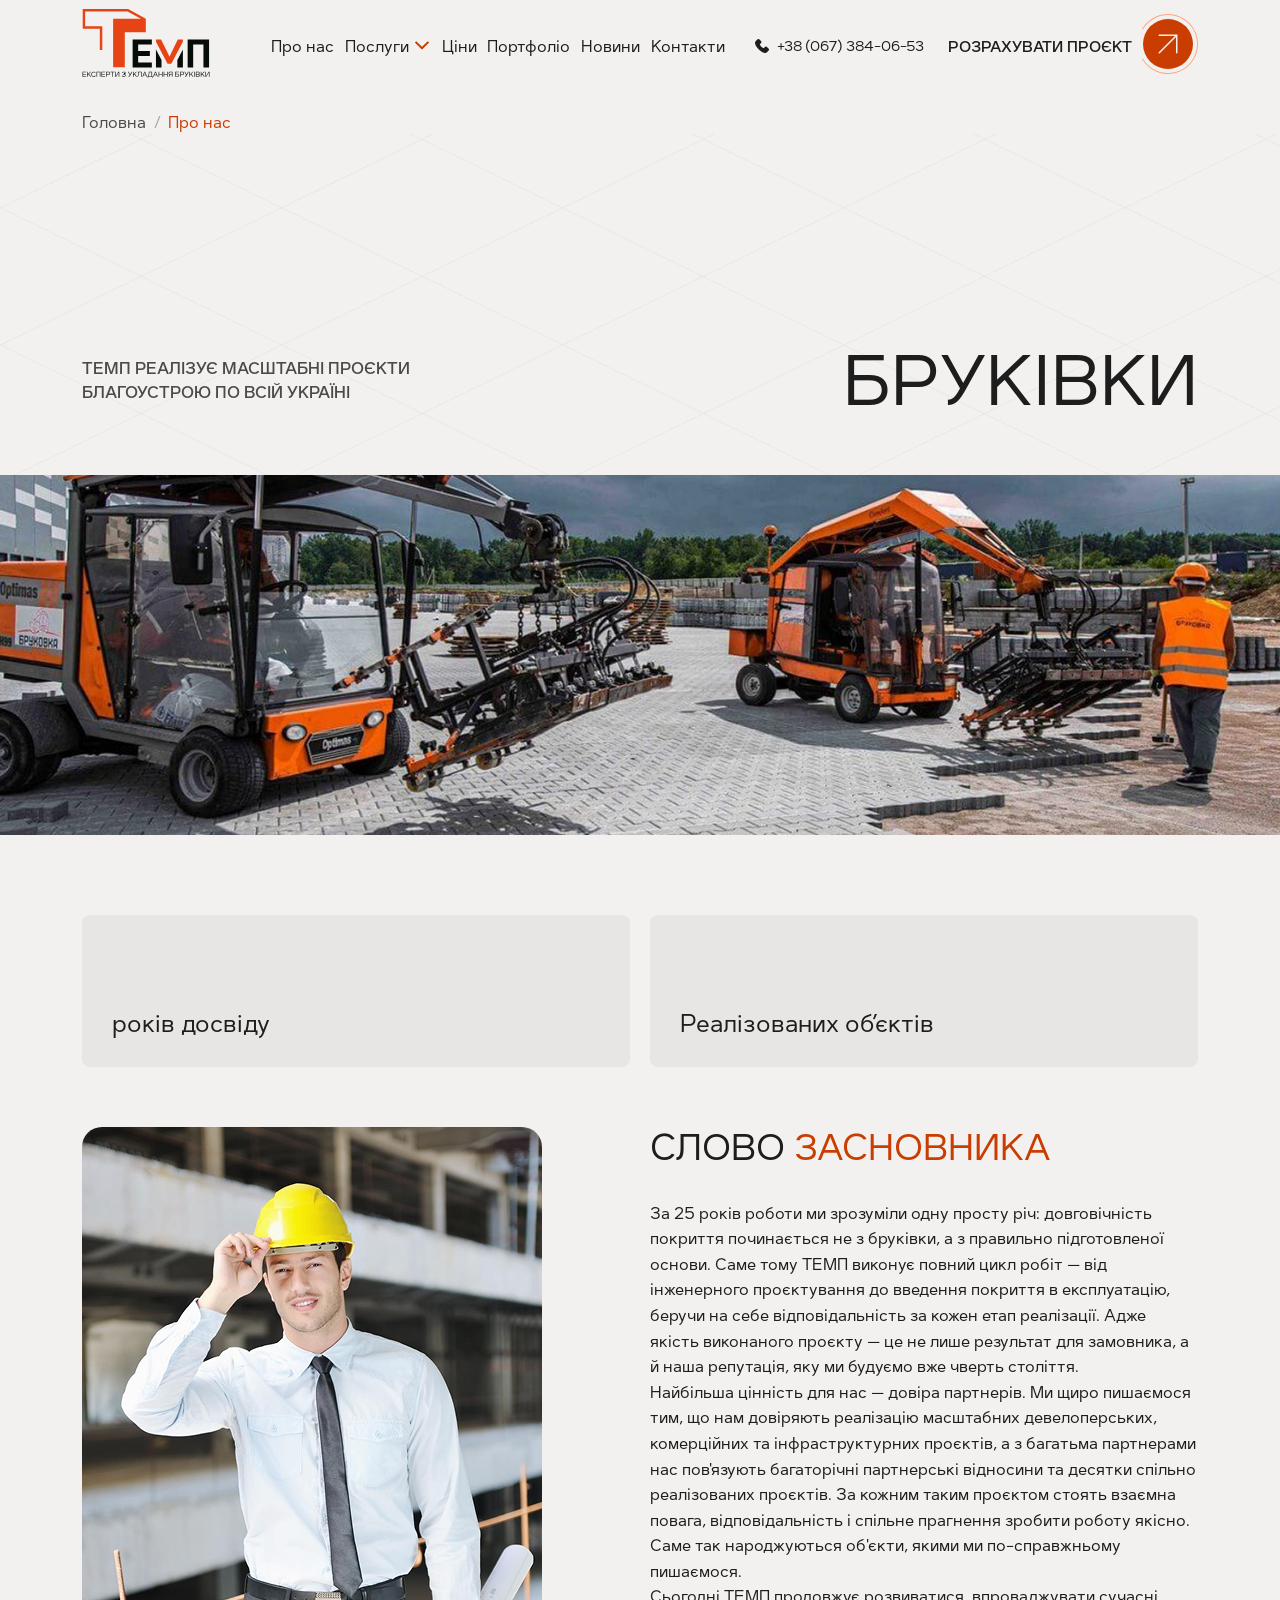
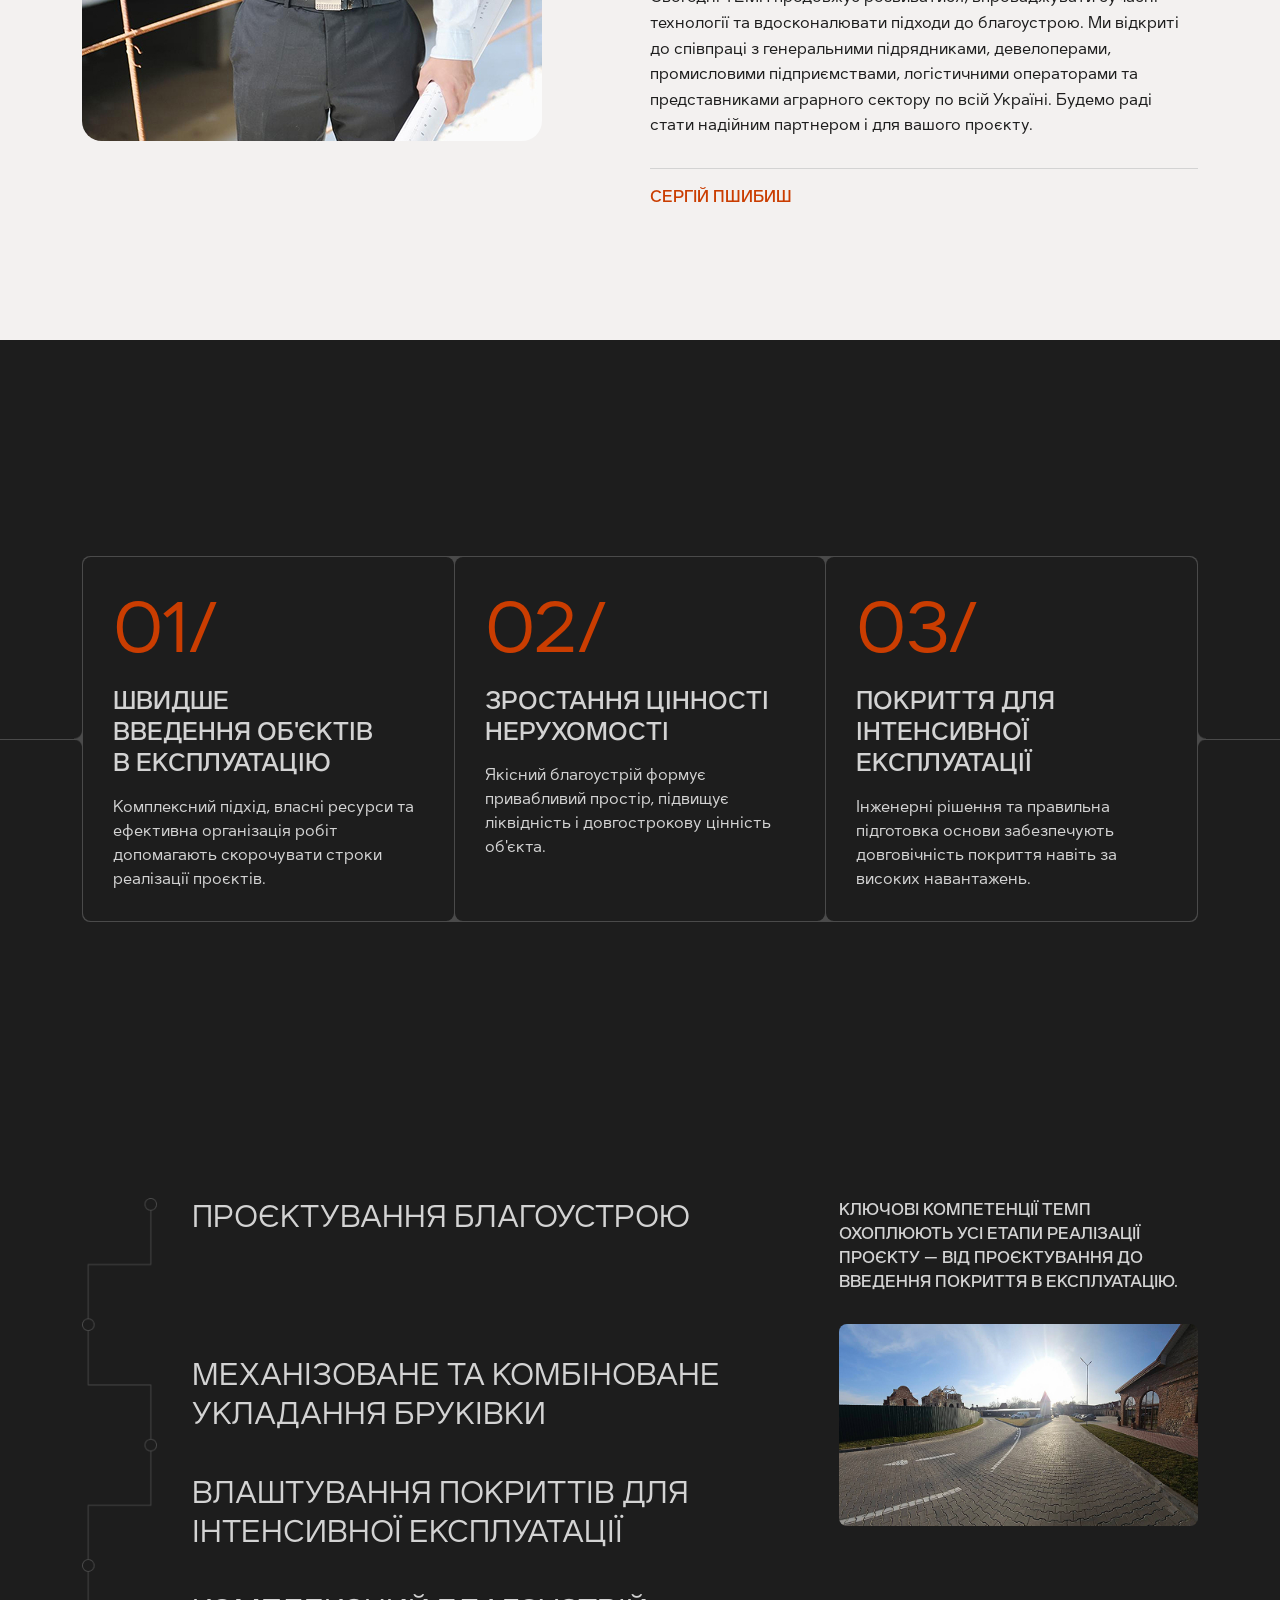
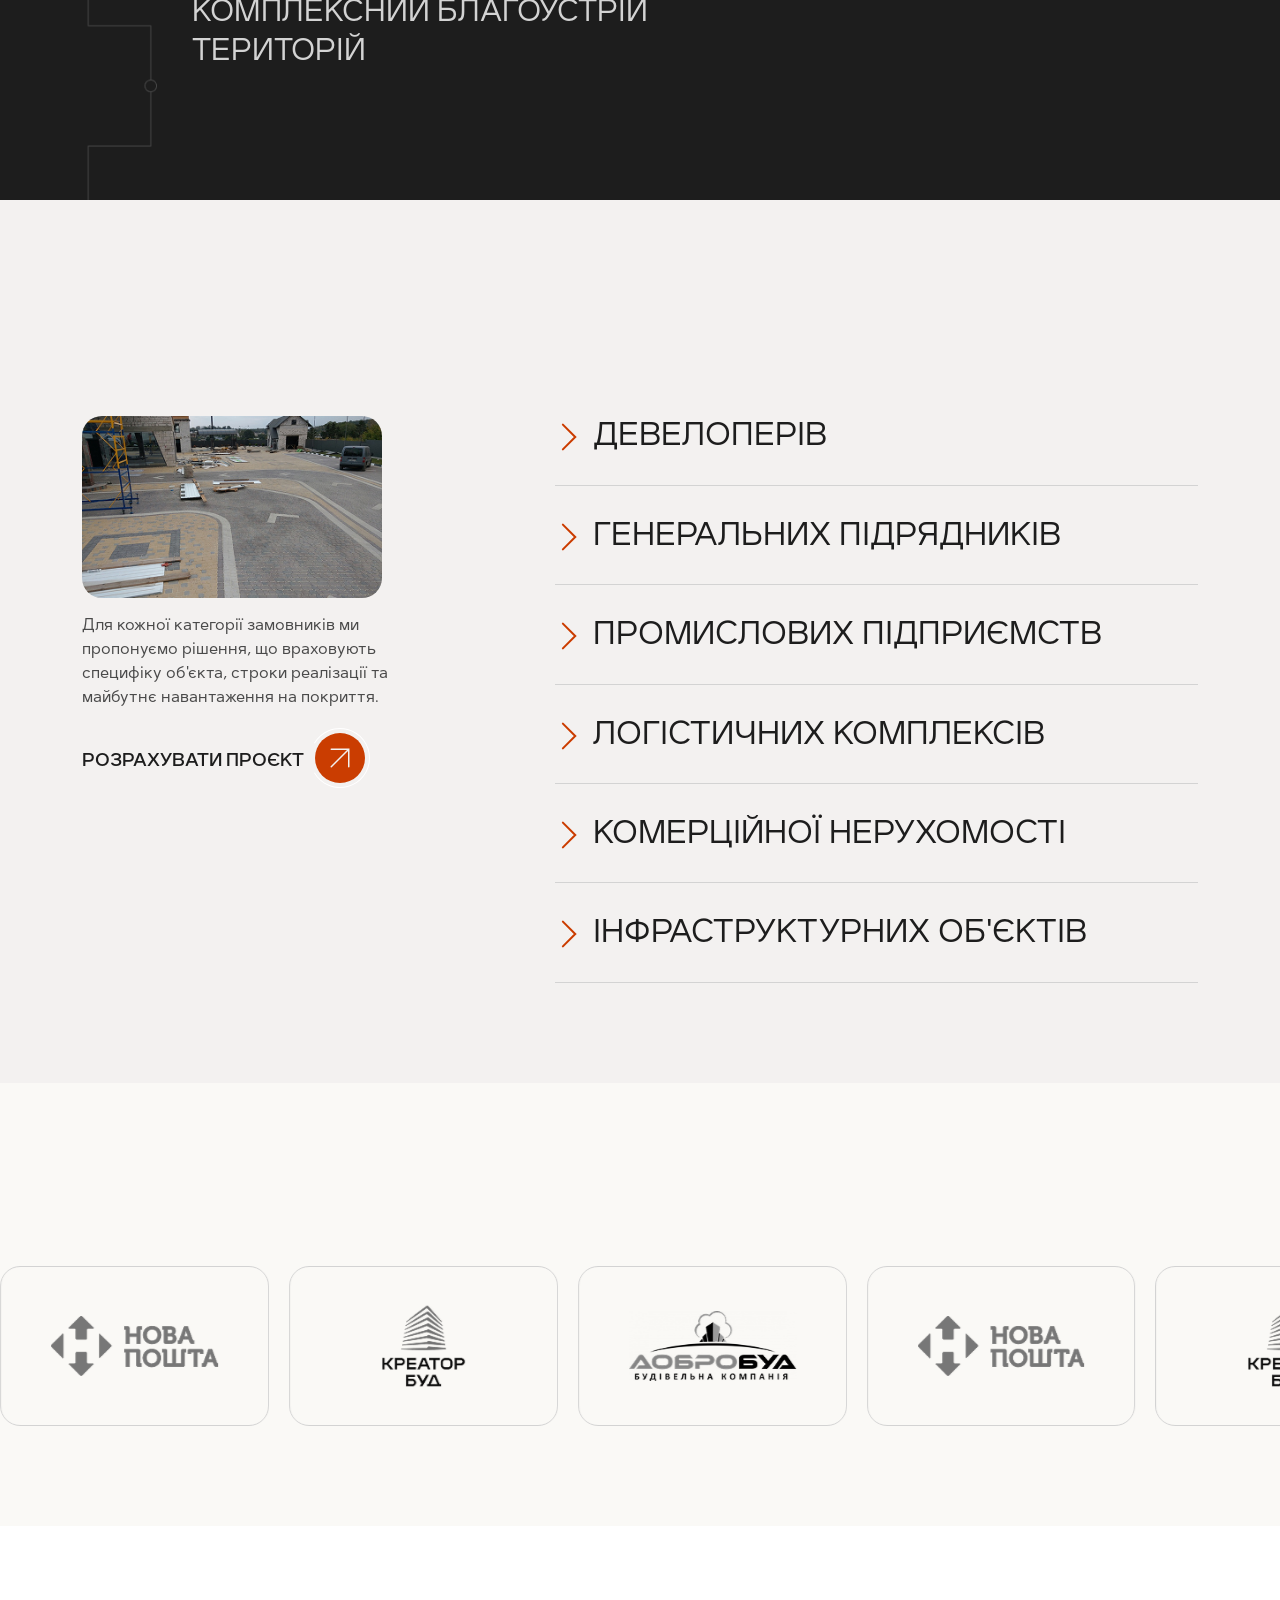
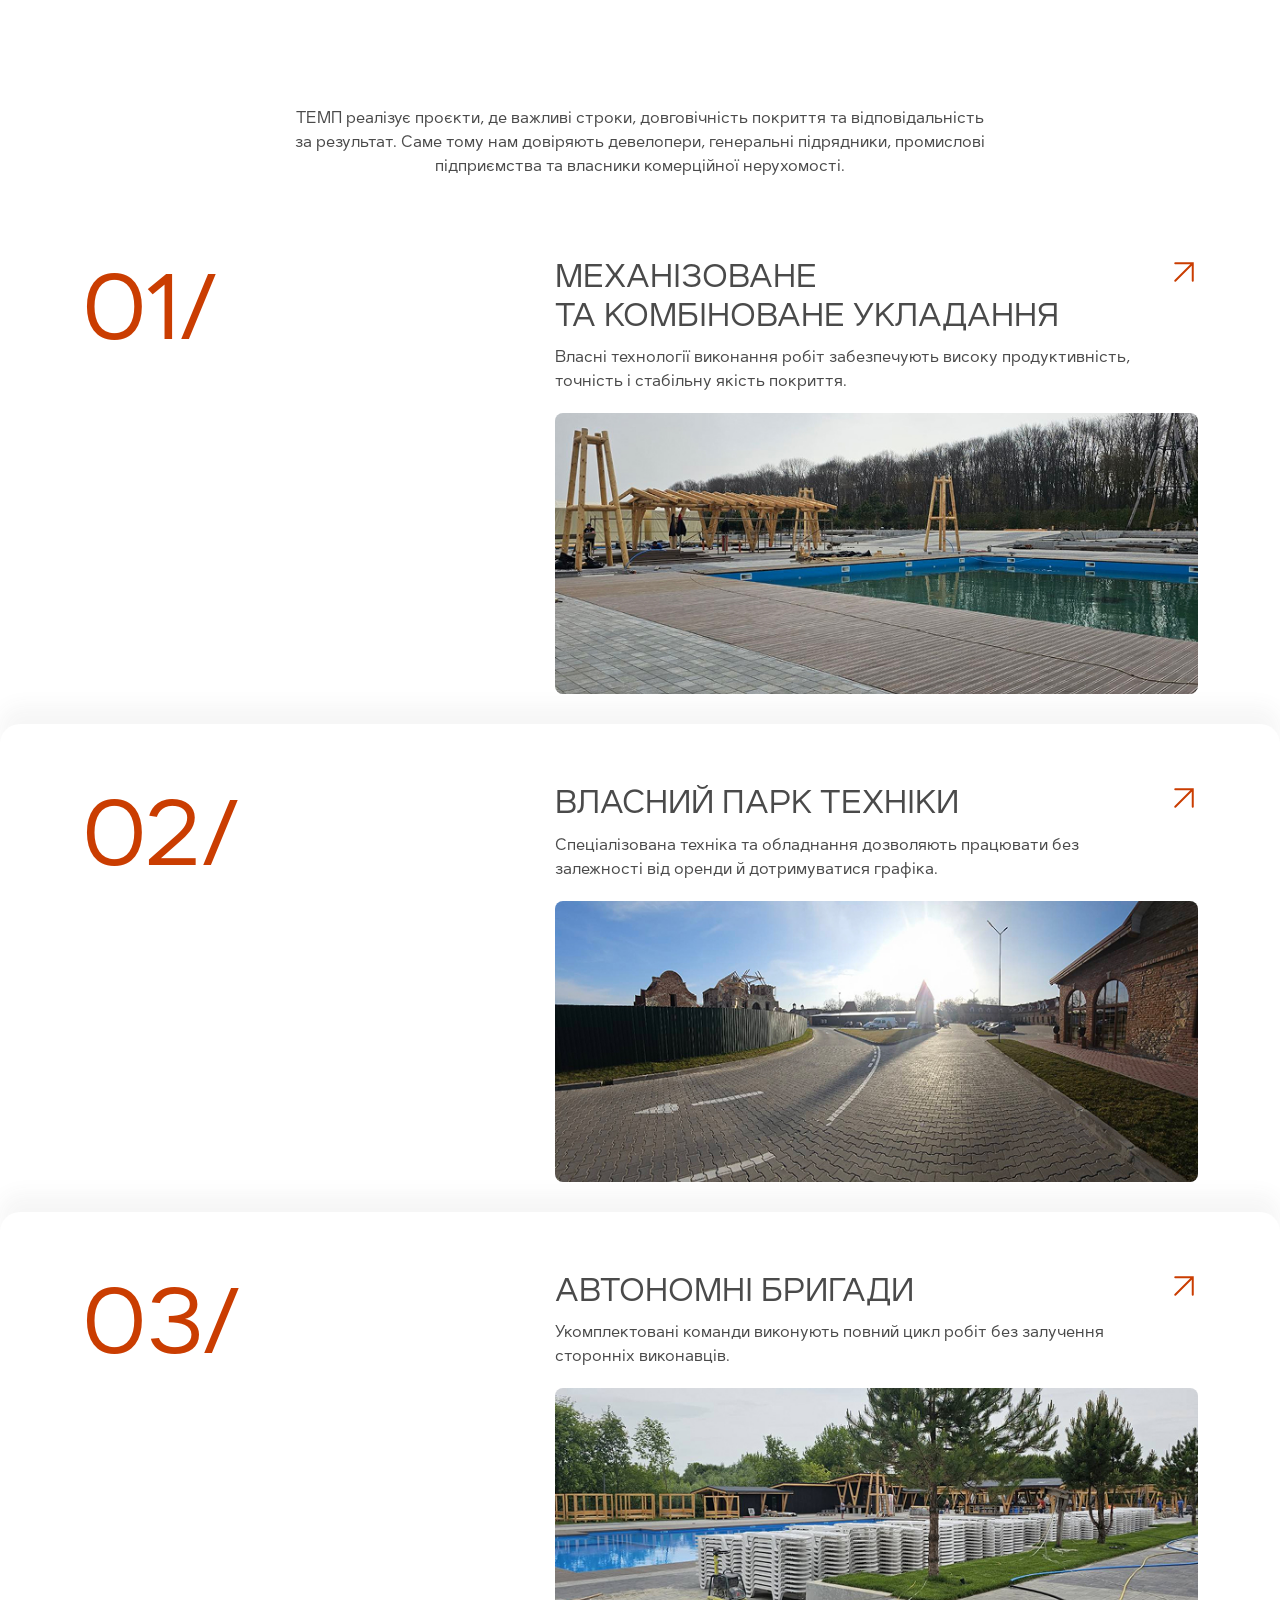
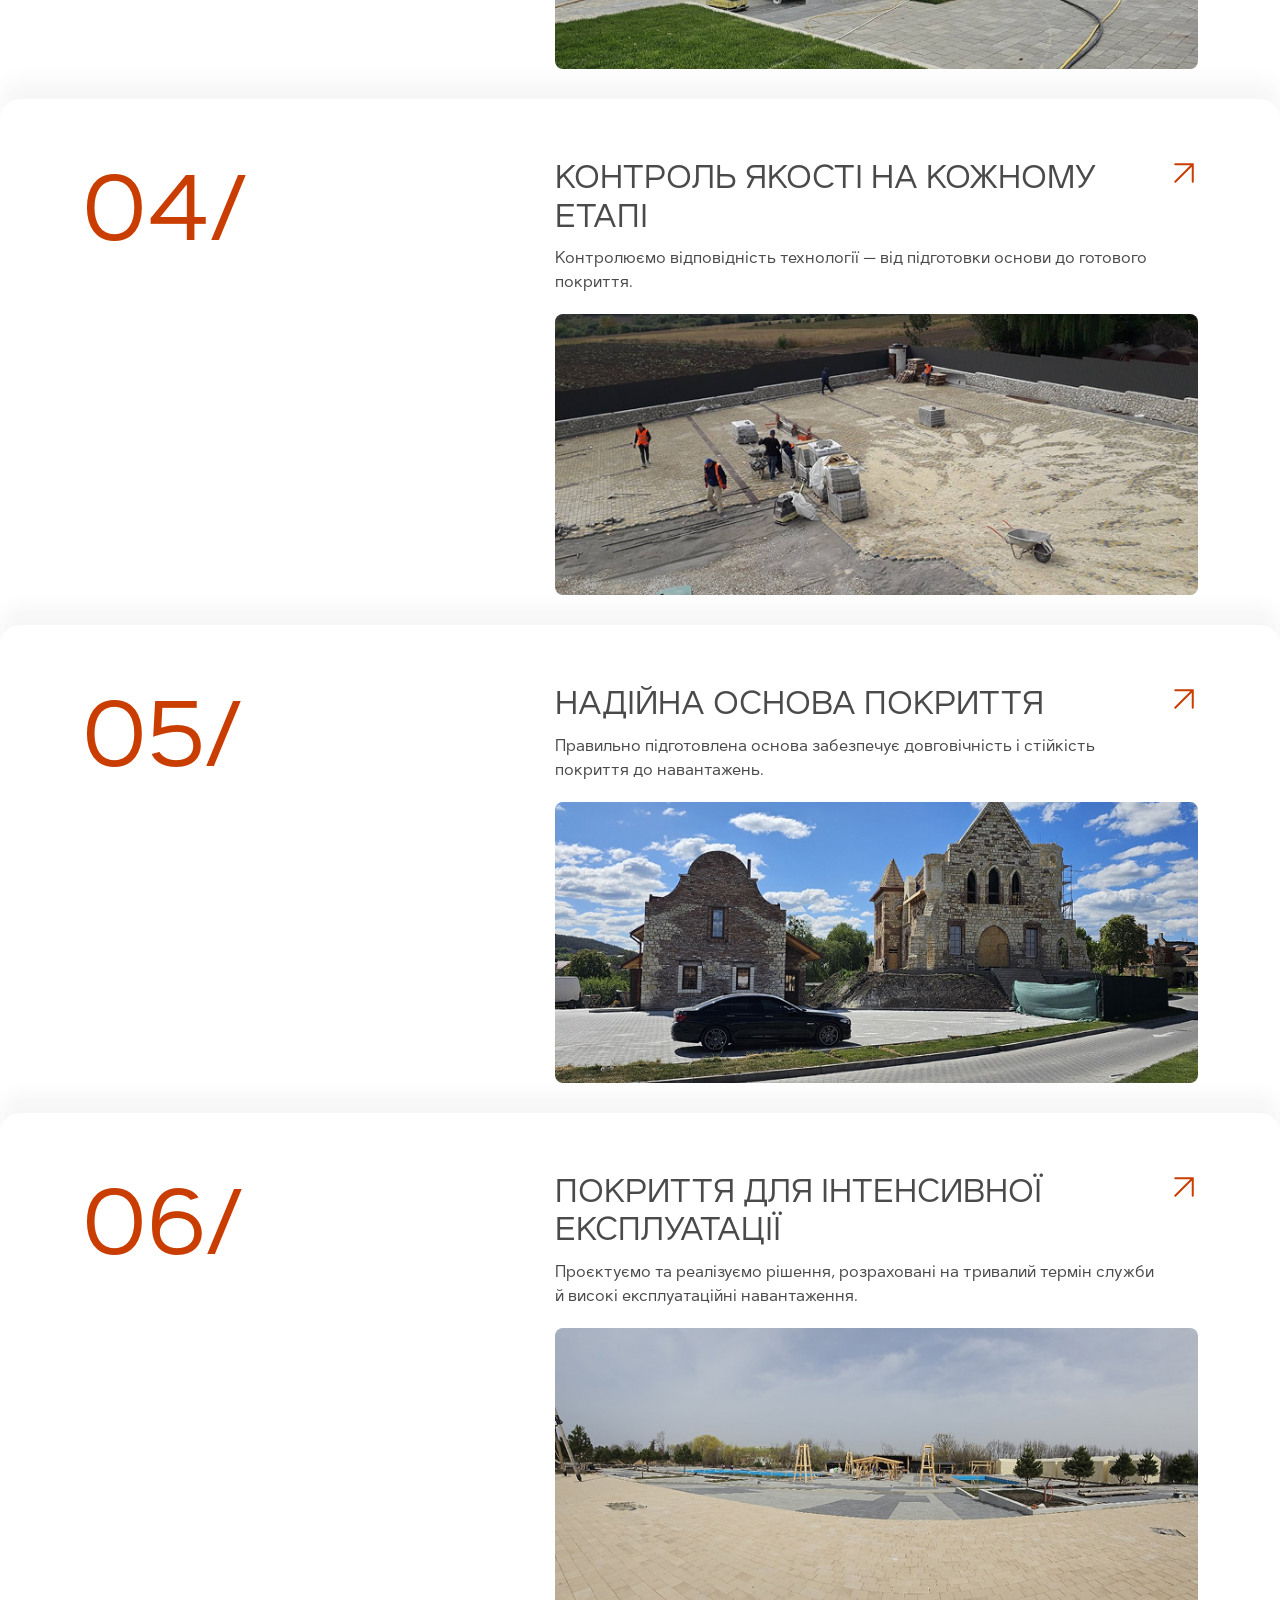
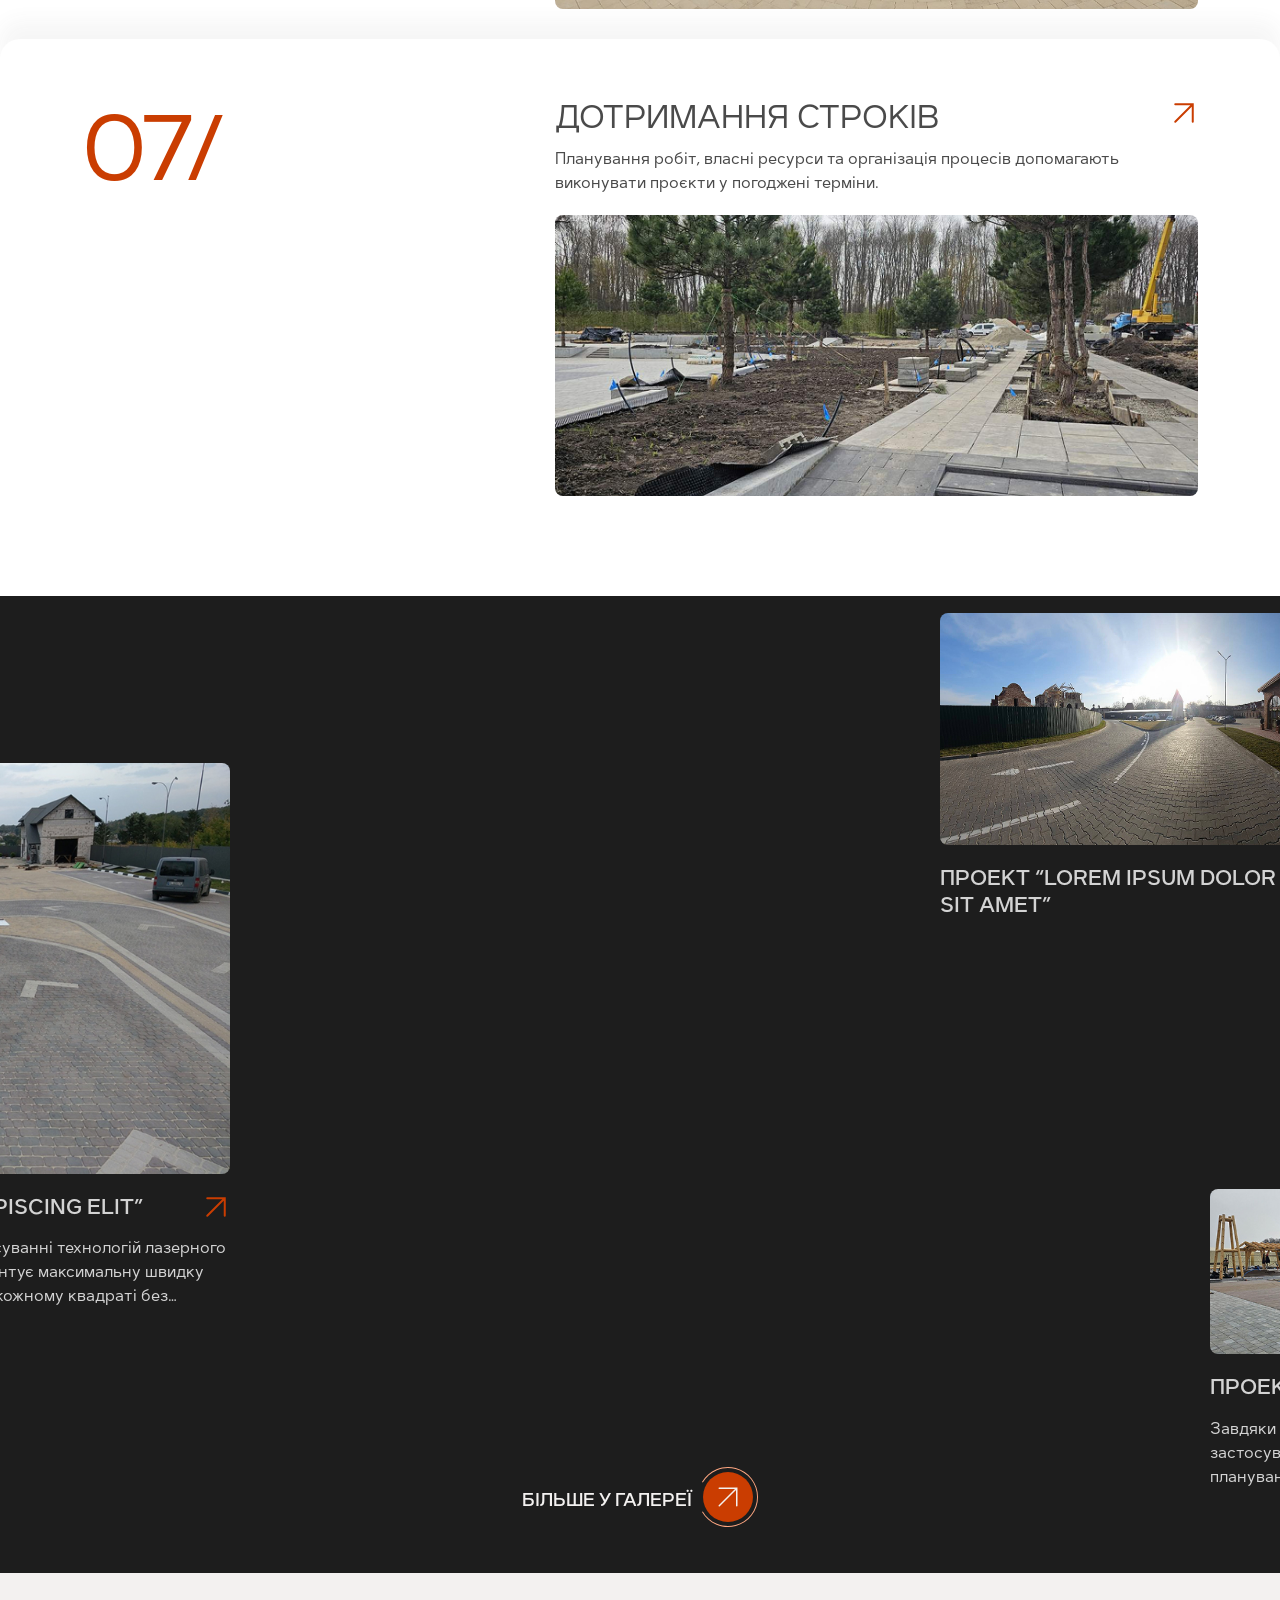
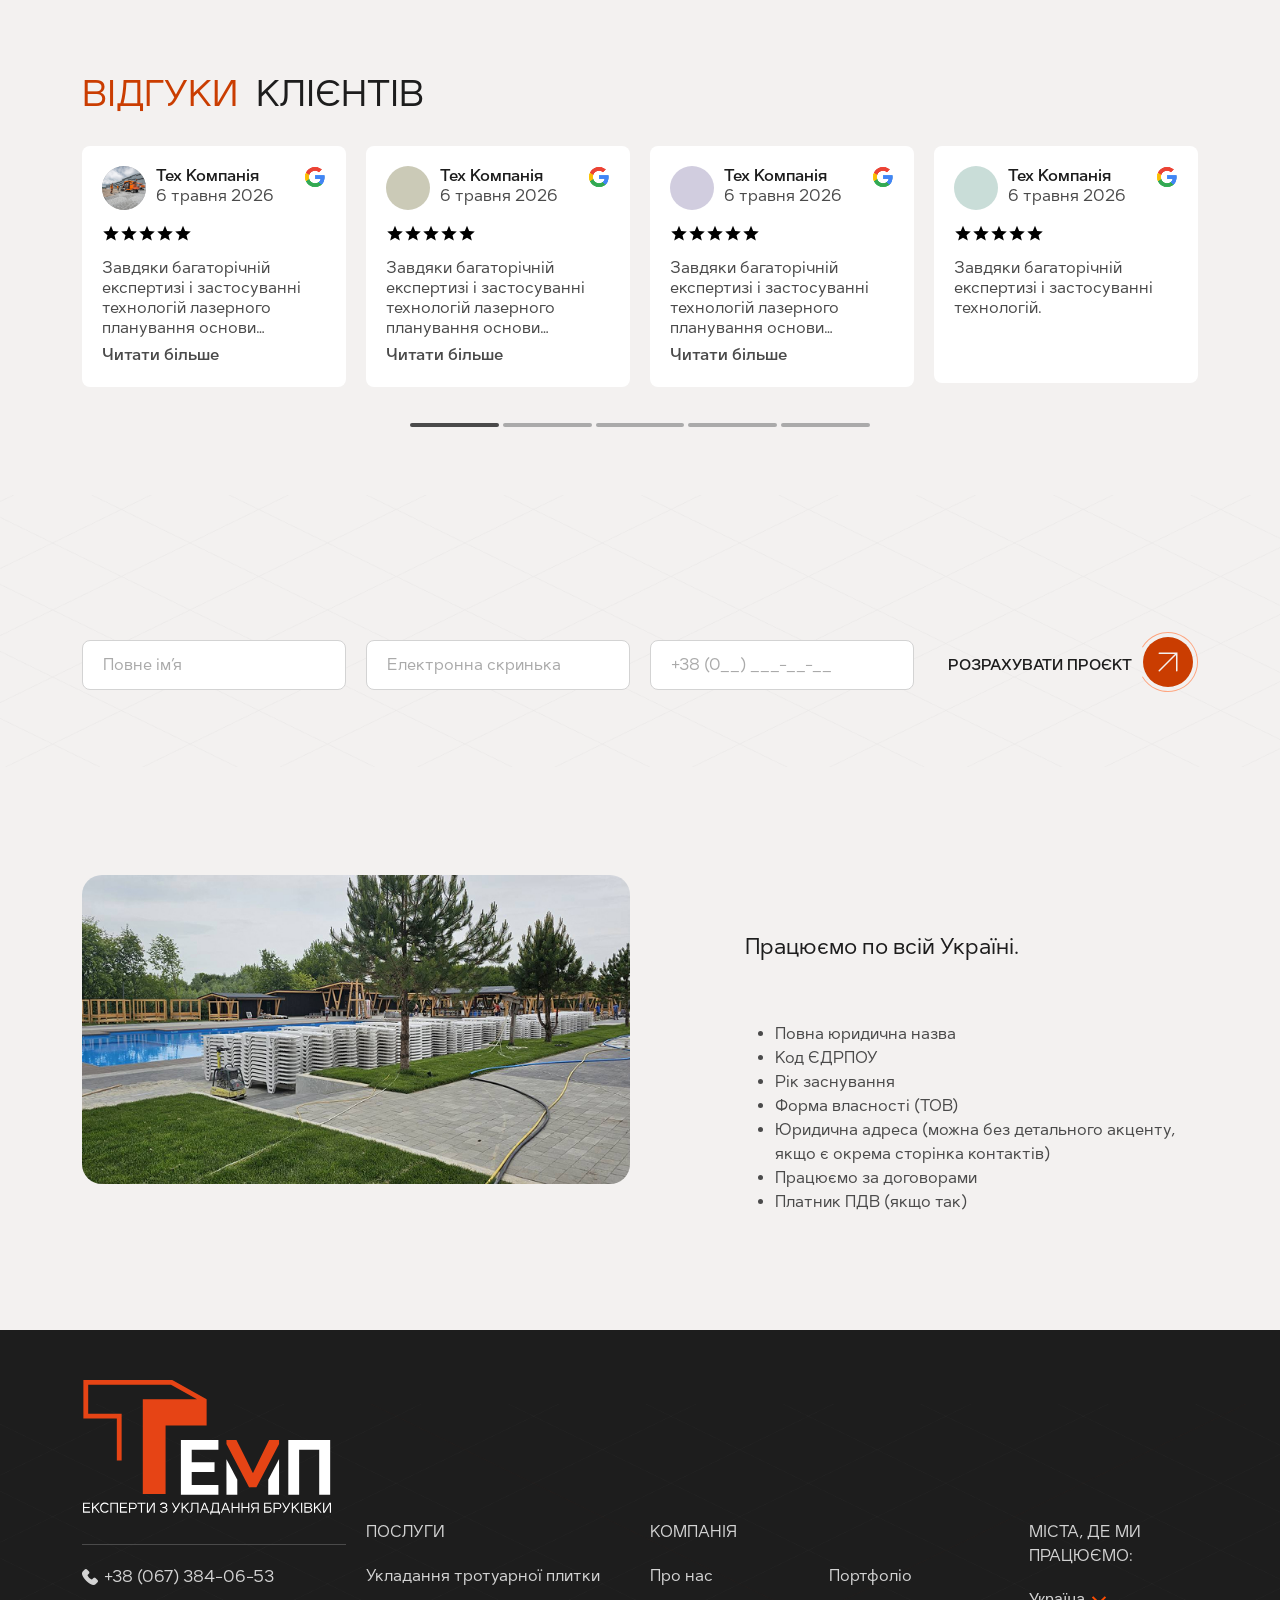
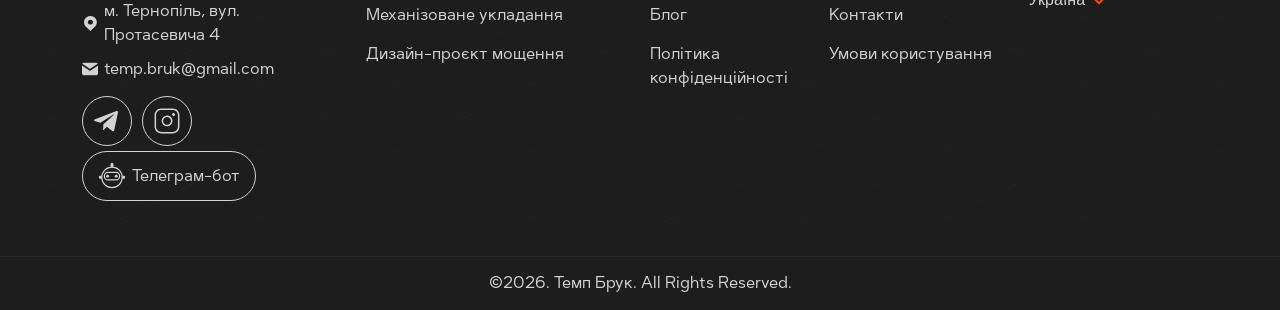
==== commit 4ff8e0cf: "about us" ====
--- a/about.html
+++ b/about.html
@@ -1,1152 +1,1148 @@
-<!DOCTYPE html>
-<html lang="en">
-
-<head>
-    <meta charset="UTF-8">
-    <meta http-equiv="X-UA-Compatible" content="IE=edge">
-    <meta name="viewport" content="width=device-width, initial-scale=1.0">
-    <title>Про нас</title>
-    <!-- <link rel="icon" type="image/x-icon" href="favicon.png"> -->
-
-    <link rel="stylesheet" href="css/lib/swiper.css">
-    <link rel="stylesheet" href="css/lib/bootstrap-grid.min.css">
-    <!-- <link rel="stylesheet" href="css/lib/aos.css"> -->
-    <link rel="stylesheet" href="css/lib/splitting.css">
-    <link rel="stylesheet" href="css/lib/fancybox.css">
-
-    <link rel="stylesheet" href="css/style.css">
-</head>
-
-<body>
-    <div class="pagewrapper">
-        <header class="header">
-            <div class="container">
-                <div class="row align-items-center">
-                    <div class="col-xl-2 col-md-3 col-4">
-                        <a href="#" class="header__logo">
-                            <img src="img/general/logo.svg" alt="logo">
-                        </a>
-                    </div>
-                    <div class="col-xl-5 navcol">
-                        <nav class="site-nav" aria-label="Primary">
-                            <ul class="header__menu">
-                                <li class="menu-item"><a href="#">Про нас</a></li>
-                                <li class="menu-item menu-item-has-children">
-                                    <span>
-                                        Послуги
-                                        <i>
-                                            <svg width="18" height="18" viewBox="0 0 18 18" fill="none"
-                                                xmlns="http://www.w3.org/2000/svg">
-                                                <path d="M14.728 6.54492L9.00071 12.2722L3.27344 6.54492"
-                                                    stroke="#CA3D01" stroke-width="2" stroke-linecap="square"
-                                                    stroke-linejoin="round" />
-                                            </svg>
-                                        </i>
-                                    </span>
-                                    <ul class="sub-menu">
-                                        <li class="menu-item"><a href="#">Укладання бруківки</a>
-                                        </li>
-                                        <li class="menu-item"><a href="#">Механізоване укладання</a></li>
-                                        <li class="menu-item"><a href="#">Ручне укладання бруківки</a>
-                                        </li>
-                                        <li class="menu-item"><a href="#">Проєктування благоустрою</a>
-                                        </li>
-                                    </ul>
-                                </li>
-                                <li class="menu-item"><a href="#">Ціни</a></li>
-                                <li class="menu-item"><a href="#">Портфоліо</a></li>
-                                <li class="menu-item"><a href="#">Новини</a></li>
-                                <li class="menu-item"><a href="#">Контакти</a></li>
-                            </ul>
-                            <a href="#" class="calculate-btn">
-                                Розрахувати проєкт
-                                <span class="circle-animation">
-                                    <svg width="60" height="60" viewBox="0 0 60 60" fill="none"
-                                        xmlns="http://www.w3.org/2000/svg">
-                                        <path
-                                            d="M4 45C7.30315 50.7192 12.4018 55.1891 18.5052 57.7164C24.6087 60.2436 31.3757 60.687 37.7569 58.9778C44.1381 57.2685 49.7768 53.5022 53.7985 48.2628C57.8201 43.0235 60 36.604 60 30C60 23.396 57.8201 16.9765 53.7985 11.7372C49.7768 6.49784 44.1381 2.73148 37.7569 1.02224C31.3757 -0.687012 24.6087 -0.243627 18.5052 2.28362C12.4018 4.81087 7.30315 9.28075 4 15L4.82025 15.4734C8.01915 9.93466 12.9569 5.60586 18.8677 3.15837C24.7785 0.710881 31.332 0.28149 37.5118 1.93679C43.6916 3.5921 49.1523 7.23958 53.0471 12.3135C56.9418 17.3875 59.0529 23.6044 59.0529 30C59.0529 36.3956 56.9418 42.6125 53.0471 47.6865C49.1523 52.7604 43.6916 56.4079 37.5118 58.0632C31.332 59.7185 24.7785 59.2891 18.8677 56.8416C12.9569 54.3941 8.01915 50.0653 4.82025 44.5266L4 45Z"
-                                            fill="#FEA680" />
-                                        <rect x="5" y="5" width="50" height="50" rx="25" fill="#CA3D01" />
-                                    </svg>
-                                    <div class="calculate__icons">
-                                        <img class="default-ic" src="img/general/arrow-circlebtn.svg" alt="icon">
-                                        <img class="hover-ic" src="img/general/arrow-circlebtn.svg" alt="icon">
-                                    </div>
-                                </span>
-                            </a>
-                        </nav>
-                        <button class="closemenu">
-                            <img src="img/general/close.png" alt="close menu">
-                        </button>
-                    </div>
-                    <div class="col-xl-5 col-md-9 col-8">
-                        <div class="header__actions">
-                            <a href="tel:+380673840653" class="header__tel">
-                                <i class="icon-tel-icon"></i>
-                                <span>+38 (067) 384-06-53</span>
-                            </a>
-                            <a href="#" class="calculate-btn">
-                                Розрахувати проєкт
-                                <span class="circle-animation">
-                                    <svg width="60" height="60" viewBox="0 0 60 60" fill="none"
-                                        xmlns="http://www.w3.org/2000/svg">
-                                        <path
-                                            d="M4 45C7.30315 50.7192 12.4018 55.1891 18.5052 57.7164C24.6087 60.2436 31.3757 60.687 37.7569 58.9778C44.1381 57.2685 49.7768 53.5022 53.7985 48.2628C57.8201 43.0235 60 36.604 60 30C60 23.396 57.8201 16.9765 53.7985 11.7372C49.7768 6.49784 44.1381 2.73148 37.7569 1.02224C31.3757 -0.687012 24.6087 -0.243627 18.5052 2.28362C12.4018 4.81087 7.30315 9.28075 4 15L4.82025 15.4734C8.01915 9.93466 12.9569 5.60586 18.8677 3.15837C24.7785 0.710881 31.332 0.28149 37.5118 1.93679C43.6916 3.5921 49.1523 7.23958 53.0471 12.3135C56.9418 17.3875 59.0529 23.6044 59.0529 30C59.0529 36.3956 56.9418 42.6125 53.0471 47.6865C49.1523 52.7604 43.6916 56.4079 37.5118 58.0632C31.332 59.7185 24.7785 59.2891 18.8677 56.8416C12.9569 54.3941 8.01915 50.0653 4.82025 44.5266L4 45Z"
-                                            fill="#FEA680" />
-                                        <rect x="5" y="5" width="50" height="50" rx="25" fill="#CA3D01" />
-                                    </svg>
-                                    <div class="calculate__icons">
-                                        <img class="default-ic" src="img/general/arrow-circlebtn.svg" alt="icon">
-                                        <img class="hover-ic" src="img/general/arrow-circlebtn.svg" alt="icon">
-                                    </div>
-                                </span>
-                            </a>
-                        </div>
-                    </div>
-                </div>
-
-                <button type="button" class="mebubtn" aria-label="Відкрити меню" aria-expanded="false"
-                    aria-controls="site-nav">
-                    <img src="img/general/menu.png" alt="menu">
-                </button>
-            </div>
-            <div class="menu-overlay" aria-hidden="true"></div>
-        </header>
-
-        <main class="main">
-            <div class="breadcrumbs">
-                <div class="container">
-                    <ul>
-                        <li><a href="#">Головна</a></li>
-                        <li>Про нас</li>
-                    </ul>
-                </div>
-            </div>
-            <section class="hero hero_about">
-                <div class="container">
-                    <div class="hero__wrapper">
-                        <h1 class="hero__title ">
-                            <span class="hero__redtext reveal-title" data-splitting data-delay="200">темп <span
-                                    class="black-color">- спеціалізований</span></span>
-                            <span class=" reveal-title" data-splitting data-delay="300">підрядник з укладання</span>
-                            <span class=" reveal-title text-end" data-splitting data-delay="400">бруківки</span>
-                        </h1>
-                        <div class="hero__info">
-                            <p>
-                                ТЕМП реалізує масштабні проєкти<br> благоустрою по всій Україні
-                            </p>
-                        </div>
-
-
-
-
-
-                    </div>
-                </div>
-                <div class="hero__mainpic">
-                    <img src="img/about/about-hero.jpg" alt="img">
-                    <!-- <video autoplay="" loop="" muted="" playsinline="">
-                        <source src="video/hero.mp4" type="video/mp4">
-                    </video> -->
-                </div>
-            </section>
-
-            <section class="founder-word">
-                <div class="container">
-                    <div class="row">
-                        <div class="col-md-6">
-                            <div class="founder-word__card">
-                                <p class="title">25</p>
-                                <p>
-                                    років досвіду
-                                </p>
-                            </div>
-                        </div>
-                        <div class="col-md-6">
-                            <div class="founder-word__card">
-                                <p class="title">1000+</p>
-                                <p>
-                                    Реалізованих об’єктів
-                                </p>
-                            </div>
-                        </div>
-                    </div>
-                    <div class="founder-word__content">
-                        <div class="row">
-                            <div class="col-md-6">
-                                <div class="imgwrap">
-                                    <img src="img/about/founder-pic.jpg" alt="img">
-                                </div>
-                            </div>
-                            <div class="col-md-6">
-                                <div class="founder-word__descr">
-                                    <h2>
-                                        Слово <span class="orange-text">засновника</span>
-                                    </h2>
-                                    <p>
-                                        За 25 років роботи ми зрозуміли одну просту річ: довговічність покриття
-                                        починається
-                                        не з бруківки, а з правильно підготовленої основи. Саме тому ТЕМП виконує повний
-                                        цикл робіт — від інженерного проєктування до введення покриття в експлуатацію,
-                                        беручи на себе відповідальність за кожен етап реалізації. Адже якість виконаного
-                                        проєкту — це не лише результат для замовника, а й наша репутація, яку ми будуємо
-                                        вже
-                                        чверть століття.<br>
-                                        Найбільша цінність для нас — довіра партнерів. Ми щиро пишаємося тим, що нам
-                                        довіряють реалізацію масштабних девелоперських, комерційних та інфраструктурних
-                                        проєктів, а з багатьма партнерами нас пов'язують багаторічні партнерські
-                                        відносини
-                                        та десятки спільно реалізованих проєктів. За кожним таким проєктом стоять
-                                        взаємна
-                                        повага, відповідальність і спільне прагнення зробити роботу якісно. Саме так
-                                        народжуються об'єкти, якими ми по-справжньому пишаємося.<br>
-                                        Сьогодні ТЕМП продовжує розвиватися, впроваджувати сучасні технології та
-                                        вдосконалювати підходи до благоустрою. Ми відкриті до співпраці з генеральними
-                                        підрядниками, девелоперами, промисловими підприємствами, логістичними
-                                        операторами та
-                                        представниками аграрного сектору по всій Україні. Будемо раді стати надійним
-                                        партнером і для вашого проєкту.
-                                    </p>
-                                    <div class="founder-word__author">
-                                        <p>Сергій пшибиш</p>
-                                    </div>
-                                </div>
-                            </div>
-                        </div>
-                    </div>
-                </div>
-            </section>
-
-            <section class="result dark-bg">
-                <div class="container">
-                    <h2 class="white text-center">
-                        Який <span class="orange-text">результат</span> <br>
-                        отримує замовник
-                    </h2>
-                    <div class="resultrow">
-                        <div class="result__card">
-                            <p class="num">01/</p>
-                            <h3>
-                                Швидше<br>
-                                введення об'єктів<br>
-                                в експлуатацію
-                            </h3>
-                            <p>
-                                Комплексний підхід, власні ресурси та ефективна організація робіт допомагають
-                                скорочувати строки реалізації проєктів.
-                            </p>
-                        </div>
-                        <div class="result__card">
-                            <p class="num">02/</p>
-                            <h3>
-                                Зростання цінності нерухомості
-                            </h3>
-                            <p>
-                                Якісний благоустрій формує привабливий простір, підвищує ліквідність і довгострокову
-                                цінність об'єкта.
-                            </p>
-                        </div>
-                        <div class="result__card">
-                            <p class="num">03/</p>
-                            <h3>
-                                Покриття для<br> інтенсивної<br> експлуатації
-                            </h3>
-                            <p>
-                                Інженерні рішення та правильна підготовка основи забезпечують довговічність покриття
-                                навіть за високих навантажень.
-                            </p>
-                        </div>
-                    </div>
-                </div>
-            </section>
-
-            <section class="specialization dark-bg">
-                <div class="container">
-                    <h2 class="white text-end">
-                        Спеціалізація<br> <span class="orange-text">темп</span>
-                    </h2>
-                    <div class="row">
-                        <div class="col-lg-7">
-                            <div class="specialization__list">
-                                <ul>
-                                    <li>
-                                        Проєктування благоустрою
-                                    </li>
-                                    <li>
-                                        Інженерна підготовка основи
-                                    </li>
-                                    <li>
-                                        Механізоване та комбіноване укладання бруківки
-                                    </li>
-                                    <li>
-                                        Влаштування покриттів для інтенсивної експлуатації
-                                    </li>
-                                    <li>
-                                        Комплексний благоустрій територій
-                                    </li>
-                                </ul>
-                            </div>
-                        </div>
-                        <div class="col-lg-4 offset-lg-1">
-                            <div class="specialization__descr">
-                                <p>
-                                    Ключові компетенції ТЕМП охоплюють усі етапи реалізації проєкту — від проєктування
-                                    до введення покриття в експлуатацію.
-                                </p>
-                                <div class="imgwrap">
-                                    <img src="img/about/specialization-img.jpg" alt="img">
-                                </div>
-                            </div>
-                        </div>
-                    </div>
-                </div>
-            </section>
-
-            <section class="realization">
-                <div class="container">
-                    <h2>
-                        <span class="orange-text">Реалізуємо</span><br>
-                        об’єкти для:
-                    </h2>
-                    <div class="row">
-                        <div class="col-xxl-3 col-lg-4">
-                            <div class="workobjects_leftcontent">
-                                <div class="imgwrap">
-                                    <img src="img/service/object-thumb.jpg" alt="img">
-                                    <!-- <video autoplay="" loop="" muted="" playsinline="">
-                                        <source src="video/hero.mp4" type="video/mp4">
-                                    </video> -->
-                                </div>
-                                <div class="descr">
-                                    <p>
-                                        Для кожної категорії замовників ми пропонуємо рішення, що враховують специфіку
-                                        об'єкта, строки реалізації та майбутнє навантаження на покриття.
-                                    </p>
-                                </div>
-                                <a href="#" class="contact-link">
-                                    розрахувати проєкт
-                                    <span class="circle-animation">
-                                        <svg width="60" height="60" viewBox="0 0 60 60" fill="none"
-                                            xmlns="http://www.w3.org/2000/svg">
-                                            <path
-                                                d="M4 45C7.30315 50.7192 12.4018 55.1891 18.5052 57.7164C24.6087 60.2436 31.3757 60.687 37.7569 58.9778C44.1381 57.2685 49.7768 53.5022 53.7985 48.2628C57.8201 43.0235 60 36.604 60 30C60 23.396 57.8201 16.9765 53.7985 11.7372C49.7768 6.49784 44.1381 2.73148 37.7569 1.02224C31.3757 -0.687012 24.6087 -0.243627 18.5052 2.28362C12.4018 4.81087 7.30315 9.28075 4 15L4.82025 15.4734C8.01915 9.93466 12.9569 5.60586 18.8677 3.15837C24.7785 0.710881 31.332 0.28149 37.5118 1.93679C43.6916 3.5921 49.1523 7.23958 53.0471 12.3135C56.9418 17.3875 59.0529 23.6044 59.0529 30C59.0529 36.3956 56.9418 42.6125 53.0471 47.6865C49.1523 52.7604 43.6916 56.4079 37.5118 58.0632C31.332 59.7185 24.7785 59.2891 18.8677 56.8416C12.9569 54.3941 8.01915 50.0653 4.82025 44.5266L4 45Z"
-                                                fill="#fff"></path>
-                                            <rect x="5" y="5" width="50" height="50" rx="25" fill="#CA3D01"></rect>
-                                        </svg>
-                                        <div class="calculate__icons">
-                                            <img class="default-ic" src="img/general/arrow-circlebtn.svg" alt="icon">
-                                            <img class="hover-ic" src="img/general/arrow-circlebtn.svg" alt="icon">
-                                        </div>
-                                    </span>
-                                </a>
-                            </div>
-                        </div>
-                        <div class="col-xl-7 offset-xxl-2 offset-lg-1 col-lg-7">
-                            <div class="linkslist">
-                                <ul>
-                                    <li><a href="#">Девелоперів</a></li>
-                                    <li><a href="#">Генеральних підрядників</a></li>
-                                    <li><a href="#">Промислових підприємств</a></li>
-                                    <li><a href="#">Логістичних комплексів</a></li>
-                                    <li><a href="#">Комерційної нерухомості</a></li>
-                                    <li><a href="#">Інфраструктурних об'єктів</a></li>
-                                </ul>
-                            </div>
-                        </div>
-                    </div>
-                </div>
-            </section>
-
-            <div class="trust">
-                <div class="container">
-                    <h2 class="reveal-title" data-splitting>Нам <span class="orange-text">довіряють</span> лідери ринку
-                    </h2>
-                </div>
-                <div class="swiper logoslider">
-                    <div class="swiper-wrapper">
-                        <div class="swiper-slide">
-                            <div class="logoslider__item">
-                                <img src="img/main/partner1.png" alt="logo">
-                            </div>
-                        </div>
-                        <div class="swiper-slide">
-                            <div class="logoslider__item">
-                                <img src="img/main/partner2.png" alt="logo">
-                            </div>
-                        </div>
-                        <div class="swiper-slide">
-                            <div class="logoslider__item">
-                                <img src="img/main/partner3.png" alt="logo">
-                            </div>
-                        </div>
-                        <div class="swiper-slide">
-                            <div class="logoslider__item">
-                                <img src="img/main/partner4.png" alt="logo">
-                            </div>
-                        </div>
-                        <div class="swiper-slide">
-                            <div class="logoslider__item">
-                                <img src="img/main/partner2.png" alt="logo">
-                            </div>
-                        </div>
-                        <div class="swiper-slide">
-                            <div class="logoslider__item">
-                                <img src="img/main/partner3.png" alt="logo">
-                            </div>
-                        </div>
-                        <div class="swiper-slide">
-                            <div class="logoslider__item">
-                                <img src="img/main/partner4.png" alt="logo">
-                            </div>
-                        </div>
-                    </div>
-                </div>
-            </div>
-
-            <section class="services white-bg">
-                <div class="stickysteps">
-                    <div class="stickysteps__header">
-                        <div class="container">
-                            <div class="section-header">
-                                <h2 class="reveal-title" data-splitting data-delay="200">
-                                    <span class="orange-text">ТЕМП</span>ОБИРАЮТЬ
-                                </h2>
-                                <div class="introsect">
-                                    <p>
-                                        ТЕМП реалізує проєкти, де важливі строки, довговічність покриття та
-                                        відповідальність за результат. Саме тому нам довіряють девелопери, генеральні
-                                        підрядники, промислові підприємства та власники комерційної нерухомості.
-                                    </p>
-                                </div>
-                            </div>
-                        </div>
-                    </div>
-                    <div class="stickysteps__item">
-                        <div class="container">
-                            <div class="row">
-                                <div class="col-xl-5 col-lg-4">
-                                    <p class="stepnum">
-                                        01/
-                                    </p>
-                                </div>
-                                <div class="col-xl-7 col-lg-8">
-                                    <a href="#" class="stickysteps__info">
-                                        <div class="descr">
-                                            <h3>
-                                                Механізоване<br>
-                                                та комбіноване укладання
-
-                                                <button class="linkarr-anim">
-                                                    <img class="default-ic" src="img/general/link-arrow-orange.svg"
-                                                        alt="icon">
-                                                    <img class="hover-ic" src="img/general/link-arrow-orange.svg"
-                                                        alt="icon">
-                                                </button>
-                                            </h3>
-                                            <p>
-                                                Власні технології виконання робіт забезпечують високу продуктивність,
-                                                точність і стабільну якість покриття.
-                                            </p>
-                                        </div>
-                                        <div class="imgwrap">
-                                            <img src="img/about/choosetemp1.jpg" alt="img">
-                                        </div>
-                                    </a>
-                                </div>
-                            </div>
-                        </div>
-                    </div>
-                    <div class="stickysteps__item">
-                        <div class="container">
-                            <div class="row">
-                                <div class="col-xl-5 col-lg-4">
-                                    <p class="stepnum">
-                                        02/
-                                    </p>
-                                </div>
-                                <div class="col-xl-7 col-lg-8">
-                                    <a href="#" class="stickysteps__info">
-                                        <div class="descr">
-                                            <h3>
-                                                Власний парк техніки
-
-                                                <button class="linkarr-anim">
-                                                    <img class="default-ic" src="img/general/link-arrow-orange.svg"
-                                                        alt="icon">
-                                                    <img class="hover-ic" src="img/general/link-arrow-orange.svg"
-                                                        alt="icon">
-                                                </button>
-                                            </h3>
-                                            <p>
-                                                Спеціалізована техніка та обладнання дозволяють працювати без залежності
-                                                від оренди й дотримуватися графіка.
-                                            </p>
-                                        </div>
-                                        <div class="imgwrap">
-                                            <img src="img/about/choosetemp2.jpg" alt="img">
-                                        </div>
-                                    </a>
-                                </div>
-                            </div>
-                        </div>
-                    </div>
-                    <div class="stickysteps__item">
-                        <div class="container">
-                            <div class="row">
-                                <div class="col-xl-5 col-lg-4">
-                                    <p class="stepnum">
-                                        03/
-                                    </p>
-                                </div>
-                                <div class="col-xl-7 col-lg-8">
-                                    <a href="#" class="stickysteps__info">
-                                        <div class="descr">
-                                            <h3>
-                                                Автономні бригади
-
-                                                <button class="linkarr-anim">
-                                                    <img class="default-ic" src="img/general/link-arrow-orange.svg"
-                                                        alt="icon">
-                                                    <img class="hover-ic" src="img/general/link-arrow-orange.svg"
-                                                        alt="icon">
-                                                </button>
-                                            </h3>
-                                            <p>
-                                                Укомплектовані команди виконують повний цикл робіт без залучення
-                                                сторонніх виконавців.
-                                            </p>
-                                        </div>
-                                        <div class="imgwrap">
-                                            <img src="img/about/choosetemp3.jpg" alt="img">
-                                        </div>
-                                    </a>
-                                </div>
-                            </div>
-                        </div>
-                    </div>
-                    <div class="stickysteps__item">
-                        <div class="container">
-                            <div class="row">
-                                <div class="col-xl-5 col-lg-4">
-                                    <p class="stepnum">
-                                        04/
-                                    </p>
-                                </div>
-                                <div class="col-xl-7 col-lg-8">
-                                    <a href="#" class="stickysteps__info">
-                                        <div class="descr">
-                                            <h3>
-                                                Контроль якості на кожному етапі
-
-                                                <button class="linkarr-anim">
-                                                    <img class="default-ic" src="img/general/link-arrow-orange.svg"
-                                                        alt="icon">
-                                                    <img class="hover-ic" src="img/general/link-arrow-orange.svg"
-                                                        alt="icon">
-                                                </button>
-                                            </h3>
-                                            <p>
-                                                Контролюємо відповідність технології — від підготовки основи до готового
-                                                покриття.
-                                            </p>
-                                        </div>
-                                        <div class="imgwrap">
-                                            <img src="img/about/choosetemp4.jpg" alt="img">
-                                        </div>
-                                    </a>
-                                </div>
-                            </div>
-                        </div>
-                    </div>
-                    <div class="stickysteps__item">
-                        <div class="container">
-                            <div class="row">
-                                <div class="col-xl-5 col-lg-4">
-                                    <p class="stepnum">
-                                        05/
-                                    </p>
-                                </div>
-                                <div class="col-xl-7 col-lg-8">
-                                    <a href="#" class="stickysteps__info">
-                                        <div class="descr">
-                                            <h3>
-                                                Надійна основа покриття
-
-                                                <button class="linkarr-anim">
-                                                    <img class="default-ic" src="img/general/link-arrow-orange.svg"
-                                                        alt="icon">
-                                                    <img class="hover-ic" src="img/general/link-arrow-orange.svg"
-                                                        alt="icon">
-                                                </button>
-                                            </h3>
-                                            <p>
-                                                Правильно підготовлена основа забезпечує довговічність і стійкість
-                                                покриття до навантажень.
-                                            </p>
-                                        </div>
-                                        <div class="imgwrap">
-                                            <img src="img/about/choosetemp5.jpg" alt="img">
-                                        </div>
-                                    </a>
-                                </div>
-                            </div>
-                        </div>
-                    </div>
-                    <div class="stickysteps__item">
-                        <div class="container">
-                            <div class="row">
-                                <div class="col-xl-5 col-lg-4">
-                                    <p class="stepnum">
-                                        06/
-                                    </p>
-                                </div>
-                                <div class="col-xl-7 col-lg-8">
-                                    <a href="#" class="stickysteps__info">
-                                        <div class="descr">
-                                            <h3>
-                                                Покриття для інтенсивної експлуатації
-
-                                                <button class="linkarr-anim">
-                                                    <img class="default-ic" src="img/general/link-arrow-orange.svg"
-                                                        alt="icon">
-                                                    <img class="hover-ic" src="img/general/link-arrow-orange.svg"
-                                                        alt="icon">
-                                                </button>
-                                            </h3>
-                                            <p>
-                                                Проєктуємо та реалізуємо рішення, розраховані на тривалий термін служби
-                                                й високі експлуатаційні навантаження.
-                                            </p>
-                                        </div>
-                                        <div class="imgwrap">
-                                            <img src="img/about/choosetemp6.jpg" alt="img">
-                                        </div>
-                                    </a>
-                                </div>
-                            </div>
-                        </div>
-                    </div>
-                    <div class="stickysteps__item">
-                        <div class="container">
-                            <div class="row">
-                                <div class="col-xl-5 col-lg-4">
-                                    <p class="stepnum">
-                                        07/
-                                    </p>
-                                </div>
-                                <div class="col-xl-7 col-lg-8">
-                                    <a href="#" class="stickysteps__info">
-                                        <div class="descr">
-                                            <h3>
-                                                Дотримання строків
-
-                                                <button class="linkarr-anim">
-                                                    <img class="default-ic" src="img/general/link-arrow-orange.svg"
-                                                        alt="icon">
-                                                    <img class="hover-ic" src="img/general/link-arrow-orange.svg"
-                                                        alt="icon">
-                                                </button>
-                                            </h3>
-                                            <p>
-                                                Планування робіт, власні ресурси та організація процесів допомагають
-                                                виконувати проєкти у погоджені терміни.
-                                            </p>
-                                        </div>
-                                        <div class="imgwrap">
-                                            <img src="img/about/choosetemp7.jpg" alt="img">
-                                        </div>
-                                    </a>
-                                </div>
-                            </div>
-                        </div>
-                    </div>
-                    
-                </div>
-
-            </section>
-
-            <section class="objects dark-bg">
-                <div class="container">
-                    <h2 class="white reveal-title" data-splitting>
-                        <span class="orange-text">1000+</span> реалізованих об’єктів<br> якими ми пишаємось
-                    </h2>
-                    <div class="row">
-                        <div class="col-md-6">
-                            <div class="objects__item gsap1">
-                                <a href="#">
-                                    <div class="objects__item-img img-lg">
-                                        <img src="img/main/object1.jpg" alt="img">
-                                    </div>
-                                    <h4>
-                                        Проект “consectetur adipiscing elit”
-                                        <span class="linkarr-anim">
-                                            <img class="default-ic" src="img/general/link-arrow-orange.svg" alt="icon">
-                                            <img class="hover-ic" src="img/general/link-arrow-orange.svg" alt="icon">
-                                        </span>
-                                    </h4>
-                                    <p>
-                                        Завдяки багаторічній експертизі і застосуванні технологій лазерного планування
-                                        основи компанія ТЕМП гарантує максимальну швидку роботу та гарантує стабільну
-                                        якість
-                                        на кожному квадраті без «хвиль», просідань і переробок
-                                    </p>
-                                </a>
-                            </div>
-                        </div>
-                        <div class="col-lg-5 rightcol col-md-6">
-                            <div class="objects__item gsap2">
-                                <a href="#">
-                                    <div class="objects__item-img img-md">
-                                        <img src="img/main/object2.jpg" alt="img">
-                                    </div>
-                                    <h4>
-                                        Проект “Lorem ipsum dolor sit amet”
-                                        <span class="linkarr-anim">
-                                            <img class="default-ic" src="img/general/link-arrow-orange.svg" alt="icon">
-                                            <img class="hover-ic" src="img/general/link-arrow-orange.svg" alt="icon">
-                                        </span>
-                                    </h4>
-                                </a>
-                            </div>
-                            <div class="objects__item leftspace gsap3">
-                                <a href="#">
-                                    <div class="objects__item-img img-sm ">
-                                        <img src="img/main/object3.jpg" alt="img">
-                                    </div>
-                                    <h4>
-                                        Проект “1”
-                                        <span class="linkarr-anim">
-                                            <img class="default-ic" src="img/general/link-arrow-orange.svg" alt="icon">
-                                            <img class="hover-ic" src="img/general/link-arrow-orange.svg" alt="icon">
-                                        </span>
-                                    </h4>
-                                    <p>
-                                        Завдяки багаторічній експертизі і застосуванні технологій лазерного планування
-                                        основи компанія ТЕМП гарантує максимальну швидку роботу та гарантує стабільну
-                                        якість
-                                        на кожному квадраті без «хвиль», просідань і переробок
-                                    </p>
-                                </a>
-                            </div>
-                        </div>
-                    </div>
-                    <div class="bottsectbtn">
-                        <a href="#" class="contact-link">
-                            Більше у галереї
-                            <span class="circle-animation">
-                                <svg width="60" height="60" viewBox="0 0 60 60" fill="none"
-                                    xmlns="http://www.w3.org/2000/svg">
-                                    <path
-                                        d="M4 45C7.30315 50.7192 12.4018 55.1891 18.5052 57.7164C24.6087 60.2436 31.3757 60.687 37.7569 58.9778C44.1381 57.2685 49.7768 53.5022 53.7985 48.2628C57.8201 43.0235 60 36.604 60 30C60 23.396 57.8201 16.9765 53.7985 11.7372C49.7768 6.49784 44.1381 2.73148 37.7569 1.02224C31.3757 -0.687012 24.6087 -0.243627 18.5052 2.28362C12.4018 4.81087 7.30315 9.28075 4 15L4.82025 15.4734C8.01915 9.93466 12.9569 5.60586 18.8677 3.15837C24.7785 0.710881 31.332 0.28149 37.5118 1.93679C43.6916 3.5921 49.1523 7.23958 53.0471 12.3135C56.9418 17.3875 59.0529 23.6044 59.0529 30C59.0529 36.3956 56.9418 42.6125 53.0471 47.6865C49.1523 52.7604 43.6916 56.4079 37.5118 58.0632C31.332 59.7185 24.7785 59.2891 18.8677 56.8416C12.9569 54.3941 8.01915 50.0653 4.82025 44.5266L4 45Z"
-                                        fill="#FEA680"></path>
-                                    <rect x="5" y="5" width="50" height="50" rx="25" fill="#CA3D01"></rect>
-                                </svg>
-                                <div class="calculate__icons">
-                                    <img class="default-ic" src="img/general/arrow-circlebtn.svg" alt="icon">
-                                    <img class="hover-ic" src="img/general/arrow-circlebtn.svg" alt="icon">
-                                </div>
-                            </span>
-                        </a>
-                    </div>
-                </div>
-            </section>
-
-            <section class="testimonials testimonials__about">
-                <div class="container">
-                    <h2 class="reveal-title" data-splitting data-delay="200">
-                        <span class="orange-text">Відгуки</span> клієнтів
-                    </h2>
-
-                    <div class="swiper testimonials-slider">
-                        <div class="swiper-wrapper">
-                            <div class="swiper-slide">
-                                <div class="testimonial__item">
-                                    <div class="testimonial__header">
-                                        <div class="avatar" style="background: #AEAEAE;">
-                                            <img src="img/service/step1.jpg" alt="avatar">
-                                        </div>
-                                        <div class="testimonial__info">
-                                            <p class="name">Тех Компанія</p>
-                                            <p class="date">6 травня 2026</p>
-                                            <img class="gogoleicon" src="img/general/google-icon.png" alt="icon">
-                                        </div>
-                                    </div>
-                                    <div class="testimonial__body">
-                                        <div class="testimonial__rating">
-                                            <img src="img/general/star.svg" alt="icon">
-                                            <img src="img/general/star.svg" alt="icon">
-                                            <img src="img/general/star.svg" alt="icon">
-                                            <img src="img/general/star.svg" alt="icon">
-                                            <img src="img/general/star.svg" alt="icon">
-                                        </div>
-                                        <div class="testimonial__descr">
-                                            <p>
-                                                Завдяки багаторічній експертизі і застосуванні технологій лазерного
-                                                планування основи компанія ТЕМП гарантує максимальну швидку роботу та
-                                                гарантує стабільну якість на кожному квадраті без «хвиль», просідань і
-                                                переробок
-                                            </p>
-                                        </div>
-                                        <span class="testimonial__readmore">Читати більше</span>
-                                    </div>
-                                </div>
-                            </div>
-                            <div class="swiper-slide">
-                                <div class="testimonial__item">
-                                    <div class="testimonial__header">
-                                        <div class="avatar" style="background: #CBCAB7;">
-                                        </div>
-                                        <div class="testimonial__info">
-                                            <p class="name">Тех Компанія</p>
-                                            <p class="date">6 травня 2026</p>
-                                            <img class="gogoleicon" src="img/general/google-icon.png" alt="icon">
-                                        </div>
-                                    </div>
-                                    <div class="testimonial__body">
-                                        <div class="testimonial__rating">
-                                            <img src="img/general/star.svg" alt="icon">
-                                            <img src="img/general/star.svg" alt="icon">
-                                            <img src="img/general/star.svg" alt="icon">
-                                            <img src="img/general/star.svg" alt="icon">
-                                            <img src="img/general/star.svg" alt="icon">
-                                        </div>
-                                        <div class="testimonial__descr">
-                                            <p>
-                                                Завдяки багаторічній експертизі і застосуванні технологій лазерного
-                                                планування основи компанія ТЕМП гарантує максимальну швидку роботу та
-                                                гарантує стабільну якість на кожному квадраті без «хвиль», просідань і
-                                                переробок
-                                            </p>
-                                        </div>
-                                        <span class="testimonial__readmore">Читати більше</span>
-                                    </div>
-                                </div>
-                            </div>
-                            <div class="swiper-slide">
-                                <div class="testimonial__item">
-                                    <div class="testimonial__header">
-                                        <div class="avatar" style="background: #D1CDDF;">
-                                        </div>
-                                        <div class="testimonial__info">
-                                            <p class="name">Тех Компанія</p>
-                                            <p class="date">6 травня 2026</p>
-                                            <img class="gogoleicon" src="img/general/google-icon.png" alt="icon">
-                                        </div>
-                                    </div>
-                                    <div class="testimonial__body">
-                                        <div class="testimonial__rating">
-                                            <img src="img/general/star.svg" alt="icon">
-                                            <img src="img/general/star.svg" alt="icon">
-                                            <img src="img/general/star.svg" alt="icon">
-                                            <img src="img/general/star.svg" alt="icon">
-                                            <img src="img/general/star.svg" alt="icon">
-                                        </div>
-                                        <div class="testimonial__descr">
-                                            <p>
-                                                Завдяки багаторічній експертизі і застосуванні технологій лазерного
-                                                планування основи компанія ТЕМП гарантує максимальну швидку роботу та
-                                                гарантує стабільну якість на кожному квадраті без «хвиль», просідань і
-                                                переробок
-                                            </p>
-                                        </div>
-                                        <span class="testimonial__readmore">Читати більше</span>
-                                    </div>
-                                </div>
-                            </div>
-                            <div class="swiper-slide">
-                                <div class="testimonial__item">
-                                    <div class="testimonial__header">
-                                        <div class="avatar" style="background: #C9DDD8;">
-                                        </div>
-                                        <div class="testimonial__info">
-                                            <p class="name">Тех Компанія</p>
-                                            <p class="date">6 травня 2026</p>
-                                            <img class="gogoleicon" src="img/general/google-icon.png" alt="icon">
-                                        </div>
-                                    </div>
-                                    <div class="testimonial__body">
-                                        <div class="testimonial__rating">
-                                            <img src="img/general/star.svg" alt="icon">
-                                            <img src="img/general/star.svg" alt="icon">
-                                            <img src="img/general/star.svg" alt="icon">
-                                            <img src="img/general/star.svg" alt="icon">
-                                            <img src="img/general/star.svg" alt="icon">
-                                        </div>
-                                        <div class="testimonial__descr">
-                                            <p>
-                                                Завдяки багаторічній експертизі і застосуванні технологій.
-                                            </p>
-                                        </div>
-                                        <span class="testimonial__readmore">Читати більше</span>
-                                    </div>
-                                </div>
-                            </div>
-                            <div class="swiper-slide">
-                                <div class="testimonial__item">
-                                    <div class="testimonial__header">
-                                        <div class="avatar" style="background: #AEAEAE;">
-                                        </div>
-                                        <div class="testimonial__info">
-                                            <p class="name">Тех Компанія</p>
-                                            <p class="date">6 травня 2026</p>
-                                            <img class="gogoleicon" src="img/general/google-icon.png" alt="icon">
-                                        </div>
-                                    </div>
-                                    <div class="testimonial__body">
-                                        <div class="testimonial__rating">
-                                            <img src="img/general/star.svg" alt="icon">
-                                            <img src="img/general/star.svg" alt="icon">
-                                            <img src="img/general/star.svg" alt="icon">
-                                            <img src="img/general/star.svg" alt="icon">
-                                            <img src="img/general/star.svg" alt="icon">
-                                        </div>
-                                        <div class="testimonial__descr">
-                                            <p>
-                                                Завдяки багаторічній експертизі і застосуванні технологій лазерного
-                                                планування основи компанія ТЕМП гарантує максимальну швидку роботу та
-                                                гарантує стабільну якість на кожному квадраті без «хвиль», просідань і
-                                                переробок
-                                            </p>
-                                        </div>
-                                        <span class="testimonial__readmore">Читати більше</span>
-                                    </div>
-
-
-
-                                </div>
-                            </div>
-                        </div>
-                        <div class="posrel">
-                            <div class="swiper-pagination linepag v3"></div>
-                        </div>
-                    </div>
-                </div>
-            </section>
-
-            <section class="consult">
-                <div class="container">
-                    <h2 class="reveal-title" data-splitting><span class="orange-text">Розрахуємо</span> вартість та
-                        терміни</h2>
-                    <form action="#">
-                        <div class="row align-items-center">
-                            <div class="col-lg-3 col-md-4">
-                                <div class="inputfield">
-                                    <input type="text" placeholder="Повне ім’я">
-                                </div>
-                            </div>
-                            <div class="col-lg-3 col-md-4">
-                                <div class="inputfield">
-                                    <input type="email" placeholder="Електронна скринька">
-                                </div>
-                            </div>
-                            <div class="col-lg-3 col-md-4">
-                                <div class="inputfield">
-                                    <input type="text" class="telnum" placeholder="+38 (0__) ___-__-__">
-                                </div>
-                            </div>
-                            <div class="col-lg-3 col-12 text-end text-md-center">
-                                <button type="submit" class="contact-link">
-                                    розрахувати проєкт
-                                    <span class="circle-animation">
-                                        <svg width="60" height="60" viewBox="0 0 60 60" fill="none"
-                                            xmlns="http://www.w3.org/2000/svg">
-                                            <path
-                                                d="M4 45C7.30315 50.7192 12.4018 55.1891 18.5052 57.7164C24.6087 60.2436 31.3757 60.687 37.7569 58.9778C44.1381 57.2685 49.7768 53.5022 53.7985 48.2628C57.8201 43.0235 60 36.604 60 30C60 23.396 57.8201 16.9765 53.7985 11.7372C49.7768 6.49784 44.1381 2.73148 37.7569 1.02224C31.3757 -0.687012 24.6087 -0.243627 18.5052 2.28362C12.4018 4.81087 7.30315 9.28075 4 15L4.82025 15.4734C8.01915 9.93466 12.9569 5.60586 18.8677 3.15837C24.7785 0.710881 31.332 0.28149 37.5118 1.93679C43.6916 3.5921 49.1523 7.23958 53.0471 12.3135C56.9418 17.3875 59.0529 23.6044 59.0529 30C59.0529 36.3956 56.9418 42.6125 53.0471 47.6865C49.1523 52.7604 43.6916 56.4079 37.5118 58.0632C31.332 59.7185 24.7785 59.2891 18.8677 56.8416C12.9569 54.3941 8.01915 50.0653 4.82025 44.5266L4 45Z"
-                                                fill="#FEA680"></path>
-                                            <rect x="5" y="5" width="50" height="50" rx="25" fill="#CA3D01"></rect>
-                                        </svg>
-                                        <div class="calculate__icons">
-                                            <img class="default-ic" src="img/general/arrow-circlebtn.svg" alt="icon">
-                                            <img class="hover-ic" src="img/general/arrow-circlebtn.svg" alt="icon">
-                                        </div>
-                                    </span>
-                                </button>
-                            </div>
-                        </div>
-                    </form>
-                </div>
-            </section>
-
-            <section class="textsection textsection__about">
-                <div class="container">
-                    <div class="row">
-                        <div class="col-lg-6">
-                            <div class="imgwrap has-animation animation-btt" data-delay="200">
-                                <img src="img/main/image.jpg" alt="img">
-                            </div>
-                        </div>
-                        <div class="col-lg-5 offset-lg-1">
-                            <div class="textsection__content">
-                                <h2 class="reveal-title" data-splitting>ТОВ <span class="orange-text">«ТЕМП»</span></h2>
-                                <p class="subtitle">
-                                    Працюємо по всій Україні.
-                                </p>
-                                <ul>
-                                    <li>Повна юридична назва</li>
-                                    <li>Код ЄДРПОУ</li>
-                                    <li>Рік заснування</li>
-                                    <li>Форма власності (ТОВ)</li>
-                                    <li>
-                                        Юридична адреса (можна без детального акценту, якщо є окрема сторінка контактів)
-                                    </li>
-                                    <li>Працюємо за договорами</li>
-                                    <li>Платник ПДВ (якщо так)</li>
-                                </ul>
-                            </div>
-                        </div>
-                    </div>
-                </div>
-            </section>
-        </main>
-
-        <footer class="footer">
-            <div class="footer__content">
-                <div class="container">
-                    <div class="row">
-                        <div class="col-xl-12 col-lg-7 col-md-6">
-                            <a class="footer__logo" href="#">
-                                <img src="img/general/footer-logo.svg" alt="logo">
-                            </a>
-                        </div>
-                        <div class="col-xxl-4 col-xl-3 col-lg-5 col-md-6">
-                            <div class="footer__contact-info">
-                                <ul class="addrlist">
-                                    <li>
-                                        <a href="tel:+380673840653">
-                                            <i class="icon-tel-icon"></i>
-                                            +38 (067) 384-06-53
-                                        </a>
-                                    </li>
-                                    <li>
-                                        <a href="#">
-                                            <i class="icon-footer-loc"></i>
-                                            м. Тернопіль, вул. Протасевича 4
-                                        </a>
-                                    </li>
-                                    <li>
-                                        <a href="mailto:temp.bruk@gmail.com">
-                                            <i class="icon-footer-email"></i>
-                                            temp.bruk@gmail.com
-                                        </a>
-
-                                    </li>
-                                </ul>
-                                <ul class="soclist">
-                                    <li>
-                                        <a href="#" target="_blank">
-                                            <svg width="28" height="28" viewBox="0 0 28 28" fill="none"
-                                                xmlns="http://www.w3.org/2000/svg">
-                                                <path
-                                                    d="M24.9339 5.84104L21.3083 23.0011C21.0414 24.2179 20.32 24.5137 19.3133 23.9405L13.7921 19.8539L11.1309 22.4316C10.8733 22.7644 10.4739 22.9771 10.0267 22.9771C10.023 22.9771 10.0212 22.9771 10.0175 22.9771L10.4095 17.3298L20.6421 8.04337C21.0838 7.64951 20.5427 7.42576 19.9556 7.81963L7.31396 15.819L1.86641 14.1104C0.688555 13.735 0.655427 12.927 2.11486 12.3463L23.4008 4.10284C24.3909 3.74041 25.2522 4.33953 24.932 5.84289L24.9339 5.84104Z"
-                                                    fill="#D3D3D3" />
-                                            </svg>
-                                        </a>
-                                    </li>
-                                    <li>
-                                        <a href="#" target="_blank">
-                                            <svg width="28" height="28" viewBox="0 0 28 28" fill="none"
-                                                xmlns="http://www.w3.org/2000/svg">
-                                                <path
-                                                    d="M24.917 8.16699C24.9168 5.35969 22.6413 3.08398 19.834 3.08398H8.16699C5.3598 3.08416 3.08416 5.3598 3.08398 8.16699V19.834C3.08398 22.6413 5.35969 24.9168 8.16699 24.917H19.834C22.6414 24.917 24.917 22.6414 24.917 19.834V8.16699ZM26.417 19.834C26.417 23.4699 23.4699 26.417 19.834 26.417H8.16699C4.53127 26.4168 1.58398 23.4697 1.58398 19.834V8.16699C1.58416 4.53138 4.53138 1.58416 8.16699 1.58398H19.834C23.4697 1.58398 26.4168 4.53127 26.417 8.16699V19.834Z"
-                                                    fill="#D3D3D3" />
-                                                <path
-                                                    d="M11.5551 9.14161C12.5663 8.61695 13.7173 8.42476 14.8441 8.5918C15.9937 8.76227 17.0585 9.29835 17.8803 10.1201C18.7018 10.9418 19.2372 12.0059 19.4076 13.1553C19.5747 14.2822 19.3825 15.4331 18.8578 16.4443C18.3331 17.4556 17.5024 18.2759 16.4848 18.7881C15.4671 19.3002 14.3136 19.4788 13.1889 19.2979C12.0643 19.1168 11.0256 18.5856 10.2201 17.7803C9.41451 16.9747 8.88258 15.9354 8.70156 14.8106C8.52057 13.6857 8.69915 12.5323 9.21133 11.5147C9.72356 10.497 10.5438 9.66634 11.5551 9.14161ZM14.6244 10.0752C13.8095 9.95437 12.9767 10.0942 12.2455 10.4736C11.5145 10.8531 10.9215 11.4538 10.5512 12.1895C10.181 12.9252 10.0522 13.7591 10.183 14.5723C10.3139 15.3856 10.6982 16.1372 11.2807 16.7197C11.863 17.302 12.6141 17.6855 13.4271 17.8164C14.2405 17.9473 15.0751 17.8186 15.8109 17.4482C16.5467 17.0779 17.1474 16.4851 17.5268 15.7539C17.9062 15.0227 18.0451 14.1899 17.9242 13.375C17.8009 12.5441 17.4137 11.7747 16.8197 11.1807C16.2255 10.5865 15.4557 10.1985 14.6244 10.0752Z"
-                                                    fill="#D3D3D3" />
-                                                <path
-                                                    d="M21.9838 7.27997C22.0301 7.59207 21.9767 7.91081 21.8314 8.19085C21.6861 8.4709 21.4562 8.698 21.1744 8.83985C20.8926 8.9817 20.5732 9.03107 20.2617 8.98095C19.9502 8.93082 19.6624 8.78375 19.4393 8.56066C19.2162 8.33756 19.0692 8.0498 19.0191 7.7383C18.9689 7.42681 19.0183 7.10744 19.1601 6.82562C19.302 6.5438 19.5291 6.31388 19.8091 6.16857C20.0892 6.02325 20.4079 5.96995 20.72 6.01623C21.0384 6.06343 21.3331 6.21177 21.5607 6.43934C21.7882 6.66691 21.9366 6.96163 21.9838 7.27997Z"
-                                                    fill="#D3D3D3" />
-                                            </svg>
-                                        </a>
-                                    </li>
-                                    <li>
-                                        <a class="textbtn" href="#" target="_blank">
-                                            <svg width="28" height="28" viewBox="0 0 28 28" fill="none"
-                                                xmlns="http://www.w3.org/2000/svg">
-                                                <circle class="hstroke" cx="14.0006" cy="15.3063" r="10.2453"
-                                                    stroke="#D3D3D3" stroke-width="1.2" />
-                                                <rect class="hstroke" x="6.36758" y="10.4184" width="15.264"
-                                                    height="7.424" rx="3.712" stroke="#D3D3D3" stroke-width="1.2" />
-                                                <circle class="hfill" cx="9.68636" cy="14.1307" r="1.43733"
-                                                    fill="#D3D3D3" />
-                                                <circle class="hfill" cx="18.1805" cy="14.1307" r="1.43733"
-                                                    fill="#D3D3D3" />
-                                                <rect class="hfill" x="0.933594" y="13.8691" width="2.87467"
-                                                    height="2.87467" rx="1" fill="#D3D3D3" />
-                                                <rect class="hfill" x="12.5625" y="0.933594" width="2.87467"
-                                                    height="4.18133" rx="1" fill="#D3D3D3" />
-                                                <rect class="hfill" x="24.1914" y="13.8691" width="2.87467"
-                                                    height="2.87467" rx="1" fill="#D3D3D3" />
-                                            </svg>
-                                            Телеграм-бот
-                                        </a>
-                                    </li>
-                                </ul>
-                            </div>
-                        </div>
-                        <div class="col-xxl-2 offset-xxl-1 col-xl-3 col-lg-4">
-                            <div class="footer__item">
-                                <p class="title">послуги</p>
-                                <ul>
-                                    <li><a href="#">Укладання тротуарної плитки</a></li>
-                                    <li><a href="#">Механізоване укладання</a></li>
-                                    <li><a href="#">Дизайн-проєкт мощення</a></li>
-                                </ul>
-                            </div>
-                        </div>
-                        <div class="col-xxl-3 col-xl-4 col-lg-4">
-                            <div class="footer__item ">
-                                <p class="title">Компанія</p>
-                                <ul class="listcol2">
-                                    <li><a href="#">Про нас</a></li>
-                                    <li><a href="#">Портфоліо</a></li>
-                                    <li><a href="#">Блог</a></li>
-                                    <li><a href="#">Контакти</a></li>
-                                    <li><a href="#">Політика конфіденційності</a></li>
-                                    <li><a href="#">Умови користування</a></li>
-                                </ul>
-                            </div>
-                        </div>
-                        <div class="col-xxl-2 col-xl-2 col-lg-4">
-                            <div class="footer__item">
-                                <p class="title">Міста, де ми працюємо:</p>
-                                <div class="states">
-                                    <button type="button" aria-expanded="false">Україна</button>
-                                    <ul>
-                                        <li><a href="#">Тернопіль</a></li>
-                                        <li><a href="#">Івано-Франківськ</a></li>
-                                        <li><a href="#">Київ</a></li>
-                                    </ul>
-                                </div>
-                            </div>
-                        </div>
-                    </div>
-                </div>
-            </div>
-            <div class="footer__rights">
-                <div class="container">
-                    <p>©2026. Темп Брук. All Rights Reserved.</p>
-                </div>
-            </div>
-        </footer>
-    </div>
-
-
-
-
-</body>
-<script src="js/lib/jquery.js"></script>
-<script src="js/lib/swiper.js"></script>
-<!-- <script src="js/lib/aos.js"></script> -->
-<!-- плавний скрол + відслідковування скролу -->
-<script src="js/lib/lenis.js"></script>
-<!-- розділення тексту на елементи для анімації -->
-<script src="js/lib/splitting.js"></script>
-<!-- анімація -->
-<script src="js/lib/gsap.min.js"></script>
-<script src="js/lib/ScrollTrigger.min.js"></script>
-
-<script src="js/lib/fancybox.js"></script>
-<script src="js/lib/jquery.inputmask.min.js"></script>
-<script src="js/main.js"></script>
-
+<!DOCTYPE html>
+<html lang="en">
+
+<head>
+    <meta charset="UTF-8">
+    <meta http-equiv="X-UA-Compatible" content="IE=edge">
+    <meta name="viewport" content="width=device-width, initial-scale=1.0">
+    <title>Про нас</title>
+    <!-- <link rel="icon" type="image/x-icon" href="favicon.png"> -->
+
+    <link rel="stylesheet" href="css/lib/swiper.css">
+    <link rel="stylesheet" href="css/lib/bootstrap-grid.min.css">
+    <!-- <link rel="stylesheet" href="css/lib/aos.css"> -->
+    <link rel="stylesheet" href="css/lib/splitting.css">
+    <link rel="stylesheet" href="css/lib/fancybox.css">
+
+    <link rel="stylesheet" href="css/style.css">
+</head>
+
+<body>
+    <div class="pagewrapper">
+        <header class="header">
+            <div class="container">
+                <div class="row align-items-center">
+                    <div class="col-xl-2 col-md-3 col-4">
+                        <a href="#" class="header__logo">
+                            <img src="img/general/logo.svg" alt="logo">
+                        </a>
+                    </div>
+                    <div class="col-xl-5 navcol">
+                        <nav class="site-nav" aria-label="Primary">
+                            <ul class="header__menu">
+                                <li class="menu-item"><a href="#">Про нас</a></li>
+                                <li class="menu-item menu-item-has-children">
+                                    <span>
+                                        Послуги
+                                        <i>
+                                            <svg width="18" height="18" viewBox="0 0 18 18" fill="none"
+                                                xmlns="http://www.w3.org/2000/svg">
+                                                <path d="M14.728 6.54492L9.00071 12.2722L3.27344 6.54492"
+                                                    stroke="#CA3D01" stroke-width="2" stroke-linecap="square"
+                                                    stroke-linejoin="round" />
+                                            </svg>
+                                        </i>
+                                    </span>
+                                    <ul class="sub-menu">
+                                        <li class="menu-item"><a href="#">Укладання бруківки</a>
+                                        </li>
+                                        <li class="menu-item"><a href="#">Механізоване укладання</a></li>
+                                        <li class="menu-item"><a href="#">Ручне укладання бруківки</a>
+                                        </li>
+                                        <li class="menu-item"><a href="#">Проєктування благоустрою</a>
+                                        </li>
+                                    </ul>
+                                </li>
+                                <li class="menu-item"><a href="#">Ціни</a></li>
+                                <li class="menu-item"><a href="#">Портфоліо</a></li>
+                                <li class="menu-item"><a href="#">Новини</a></li>
+                                <li class="menu-item"><a href="#">Контакти</a></li>
+                            </ul>
+                            <a href="#" class="calculate-btn">
+                                Розрахувати проєкт
+                                <span class="circle-animation">
+                                    <svg width="60" height="60" viewBox="0 0 60 60" fill="none"
+                                        xmlns="http://www.w3.org/2000/svg">
+                                        <path
+                                            d="M4 45C7.30315 50.7192 12.4018 55.1891 18.5052 57.7164C24.6087 60.2436 31.3757 60.687 37.7569 58.9778C44.1381 57.2685 49.7768 53.5022 53.7985 48.2628C57.8201 43.0235 60 36.604 60 30C60 23.396 57.8201 16.9765 53.7985 11.7372C49.7768 6.49784 44.1381 2.73148 37.7569 1.02224C31.3757 -0.687012 24.6087 -0.243627 18.5052 2.28362C12.4018 4.81087 7.30315 9.28075 4 15L4.82025 15.4734C8.01915 9.93466 12.9569 5.60586 18.8677 3.15837C24.7785 0.710881 31.332 0.28149 37.5118 1.93679C43.6916 3.5921 49.1523 7.23958 53.0471 12.3135C56.9418 17.3875 59.0529 23.6044 59.0529 30C59.0529 36.3956 56.9418 42.6125 53.0471 47.6865C49.1523 52.7604 43.6916 56.4079 37.5118 58.0632C31.332 59.7185 24.7785 59.2891 18.8677 56.8416C12.9569 54.3941 8.01915 50.0653 4.82025 44.5266L4 45Z"
+                                            fill="#FEA680" />
+                                        <rect x="5" y="5" width="50" height="50" rx="25" fill="#CA3D01" />
+                                    </svg>
+                                    <div class="calculate__icons">
+                                        <img class="default-ic" src="img/general/arrow-circlebtn.svg" alt="icon">
+                                        <img class="hover-ic" src="img/general/arrow-circlebtn.svg" alt="icon">
+                                    </div>
+                                </span>
+                            </a>
+                        </nav>
+                        <button class="closemenu">
+                            <img src="img/general/close.png" alt="close menu">
+                        </button>
+                    </div>
+                    <div class="col-xl-5 col-md-9 col-8">
+                        <div class="header__actions">
+                            <a href="tel:+380673840653" class="header__tel">
+                                <i class="icon-tel-icon"></i>
+                                <span>+38 (067) 384-06-53</span>
+                            </a>
+                            <a href="#" class="calculate-btn">
+                                Розрахувати проєкт
+                                <span class="circle-animation">
+                                    <svg width="60" height="60" viewBox="0 0 60 60" fill="none"
+                                        xmlns="http://www.w3.org/2000/svg">
+                                        <path
+                                            d="M4 45C7.30315 50.7192 12.4018 55.1891 18.5052 57.7164C24.6087 60.2436 31.3757 60.687 37.7569 58.9778C44.1381 57.2685 49.7768 53.5022 53.7985 48.2628C57.8201 43.0235 60 36.604 60 30C60 23.396 57.8201 16.9765 53.7985 11.7372C49.7768 6.49784 44.1381 2.73148 37.7569 1.02224C31.3757 -0.687012 24.6087 -0.243627 18.5052 2.28362C12.4018 4.81087 7.30315 9.28075 4 15L4.82025 15.4734C8.01915 9.93466 12.9569 5.60586 18.8677 3.15837C24.7785 0.710881 31.332 0.28149 37.5118 1.93679C43.6916 3.5921 49.1523 7.23958 53.0471 12.3135C56.9418 17.3875 59.0529 23.6044 59.0529 30C59.0529 36.3956 56.9418 42.6125 53.0471 47.6865C49.1523 52.7604 43.6916 56.4079 37.5118 58.0632C31.332 59.7185 24.7785 59.2891 18.8677 56.8416C12.9569 54.3941 8.01915 50.0653 4.82025 44.5266L4 45Z"
+                                            fill="#FEA680" />
+                                        <rect x="5" y="5" width="50" height="50" rx="25" fill="#CA3D01" />
+                                    </svg>
+                                    <div class="calculate__icons">
+                                        <img class="default-ic" src="img/general/arrow-circlebtn.svg" alt="icon">
+                                        <img class="hover-ic" src="img/general/arrow-circlebtn.svg" alt="icon">
+                                    </div>
+                                </span>
+                            </a>
+                        </div>
+                    </div>
+                </div>
+
+                <button type="button" class="mebubtn" aria-label="Відкрити меню" aria-expanded="false"
+                    aria-controls="site-nav">
+                    <img src="img/general/menu.png" alt="menu">
+                </button>
+            </div>
+            <div class="menu-overlay" aria-hidden="true"></div>
+        </header>
+
+        <main class="main">
+            <div class="breadcrumbs">
+                <div class="container">
+                    <ul>
+                        <li><a href="#">Головна</a></li>
+                        <li>Про нас</li>
+                    </ul>
+                </div>
+            </div>
+            <section class="hero hero_about">
+                <div class="container">
+                    <div class="hero__wrapper">
+                        <h1 class="hero__title ">
+                            <span class="hero__redtext reveal-title" data-splitting data-delay="200">темп <span
+                                    class="black-color">- спеціалізований</span></span>
+                            <span class=" reveal-title" data-splitting data-delay="300">підрядник з укладання</span>
+                            <span class=" reveal-title text-end" data-splitting data-delay="400">бруківки</span>
+                        </h1>
+                        <div class="hero__info">
+                            <p>
+                                ТЕМП реалізує масштабні проєкти<br> благоустрою по всій Україні
+                            </p>
+                        </div>
+
+                    </div>
+                </div>
+                <div class="hero__mainpic">
+                    <img src="img/about/about-hero.jpg" alt="img">
+                    <!-- <video autoplay="" loop="" muted="" playsinline="">
+                        <source src="video/hero.mp4" type="video/mp4">
+                    </video> -->
+                </div>
+            </section>
+
+            <section class="founder-word">
+                <div class="container">
+                    <div class="row">
+                        <div class="col-md-6">
+                            <div class="founder-word__card">
+                                <p class="title reveal-title" data-splitting>25</p>
+                                <p>
+                                    років досвіду
+                                </p>
+                            </div>
+                        </div>
+                        <div class="col-md-6">
+                            <div class="founder-word__card">
+                                <p class="title reveal-title" data-splitting>1000+</p>
+                                <p>
+                                    Реалізованих об’єктів
+                                </p>
+                            </div>
+                        </div>
+                    </div>
+                    <div class="founder-word__content">
+                        <div class="row">
+                            <div class="col-lg-6 order-lg-1 order-2">
+                                <div class="imgwrap">
+                                    <img src="img/about/founder-pic.jpg" alt="img">
+                                </div>
+                            </div>
+                            <div class="col-lg-6 order-lg-2 order-1">
+                                <div class="founder-word__descr">
+                                    <h2>
+                                        Слово <span class="orange-text">засновника</span>
+                                    </h2>
+                                    <p>
+                                        За 25 років роботи ми зрозуміли одну просту річ: довговічність покриття
+                                        починається
+                                        не з бруківки, а з правильно підготовленої основи. Саме тому ТЕМП виконує повний
+                                        цикл робіт — від інженерного проєктування до введення покриття в експлуатацію,
+                                        беручи на себе відповідальність за кожен етап реалізації. Адже якість виконаного
+                                        проєкту — це не лише результат для замовника, а й наша репутація, яку ми будуємо
+                                        вже
+                                        чверть століття.<br>
+                                        Найбільша цінність для нас — довіра партнерів. Ми щиро пишаємося тим, що нам
+                                        довіряють реалізацію масштабних девелоперських, комерційних та інфраструктурних
+                                        проєктів, а з багатьма партнерами нас пов'язують багаторічні партнерські
+                                        відносини
+                                        та десятки спільно реалізованих проєктів. За кожним таким проєктом стоять
+                                        взаємна
+                                        повага, відповідальність і спільне прагнення зробити роботу якісно. Саме так
+                                        народжуються об'єкти, якими ми по-справжньому пишаємося.<br>
+                                        Сьогодні ТЕМП продовжує розвиватися, впроваджувати сучасні технології та
+                                        вдосконалювати підходи до благоустрою. Ми відкриті до співпраці з генеральними
+                                        підрядниками, девелоперами, промисловими підприємствами, логістичними
+                                        операторами та
+                                        представниками аграрного сектору по всій Україні. Будемо раді стати надійним
+                                        партнером і для вашого проєкту.
+                                    </p>
+                                    <div class="founder-word__author">
+                                        <p>Сергій пшибиш</p>
+                                    </div>
+                                </div>
+                            </div>
+                        </div>
+                    </div>
+                </div>
+            </section>
+
+            <section class="result dark-bg">
+                <div class="container">
+                    <h2 class="white text-center reveal-title" data-splitting>
+                        Який <span class="orange-text">результат</span> <br>
+                        отримує замовник
+                    </h2>
+                    <div class="resultrow">
+                        <div class="result__card">
+                            <p class="num">01/</p>
+                            <h3>
+                                Швидше<br>
+                                введення об'єктів<br>
+                                в експлуатацію
+                            </h3>
+                            <p>
+                                Комплексний підхід, власні ресурси та ефективна організація робіт допомагають
+                                скорочувати строки реалізації проєктів.
+                            </p>
+                        </div>
+                        <div class="result__card">
+                            <p class="num">02/</p>
+                            <h3>
+                                Зростання цінності нерухомості
+                            </h3>
+                            <p>
+                                Якісний благоустрій формує привабливий простір, підвищує ліквідність і довгострокову
+                                цінність об'єкта.
+                            </p>
+                        </div>
+                        <div class="result__card">
+                            <p class="num">03/</p>
+                            <h3>
+                                Покриття для<br> інтенсивної<br> експлуатації
+                            </h3>
+                            <p>
+                                Інженерні рішення та правильна підготовка основи забезпечують довговічність покриття
+                                навіть за високих навантажень.
+                            </p>
+                        </div>
+                    </div>
+                </div>
+            </section>
+
+            <section class="specialization dark-bg">
+                <div class="container">
+                    <h2 class="white text-end reveal-title" data-splitting>
+                        Спеціалізація<br> <span class="orange-text">темп</span>
+                    </h2>
+                    <div class="row">
+                        <div class="col-lg-7">
+                            <div class="specialization__list">
+                                <ul>
+                                    <li data-fade="right" data-delay="0">
+                                        Проєктування благоустрою
+                                    </li>
+                                    <li data-fade="right" data-delay="150">
+                                        Інженерна підготовка основи
+                                    </li>
+                                    <li data-fade="right" data-delay="300">
+                                        Механізоване та комбіноване укладання бруківки
+                                    </li>
+                                    <li data-fade="right" data-delay="450">
+                                        Влаштування покриттів для інтенсивної експлуатації
+                                    </li>
+                                    <li data-fade="right" data-delay="600">
+                                        Комплексний благоустрій територій
+                                    </li>
+                                </ul>
+                            </div>
+                        </div>
+                        <div class="col-lg-4 offset-lg-1">
+                            <div class="specialization__descr">
+                                <p>
+                                    Ключові компетенції ТЕМП охоплюють усі етапи реалізації проєкту — від проєктування
+                                    до введення покриття в експлуатацію.
+                                </p>
+                                <div class="imgwrap has-animation animation-btt">
+                                    <img src="img/about/specialization-img.jpg" alt="img">
+                                </div>
+                            </div>
+                        </div>
+                    </div>
+                </div>
+            </section>
+
+            <section class="realization">
+                <div class="container">
+                    <h2 class="reveal-title" data-splitting>
+                        <span class="orange-text">Реалізуємо</span><br>
+                        об’єкти для:
+                    </h2>
+                    <div class="row">
+                        <div class="col-xxl-3 col-lg-4 order-lg-1 order-2">
+                            <div class="workobjects_leftcontent">
+                                <div class="imgwrap">
+                                    <img src="img/service/object-thumb.jpg" alt="img">
+                                    <!-- <video autoplay="" loop="" muted="" playsinline="">
+                                        <source src="video/hero.mp4" type="video/mp4">
+                                    </video> -->
+                                </div>
+                                <div class="descr">
+                                    <p>
+                                        Для кожної категорії замовників ми пропонуємо рішення, що враховують специфіку
+                                        об'єкта, строки реалізації та майбутнє навантаження на покриття.
+                                    </p>
+                                </div>
+                                <a href="#" class="contact-link">
+                                    розрахувати проєкт
+                                    <span class="circle-animation">
+                                        <svg width="60" height="60" viewBox="0 0 60 60" fill="none"
+                                            xmlns="http://www.w3.org/2000/svg">
+                                            <path
+                                                d="M4 45C7.30315 50.7192 12.4018 55.1891 18.5052 57.7164C24.6087 60.2436 31.3757 60.687 37.7569 58.9778C44.1381 57.2685 49.7768 53.5022 53.7985 48.2628C57.8201 43.0235 60 36.604 60 30C60 23.396 57.8201 16.9765 53.7985 11.7372C49.7768 6.49784 44.1381 2.73148 37.7569 1.02224C31.3757 -0.687012 24.6087 -0.243627 18.5052 2.28362C12.4018 4.81087 7.30315 9.28075 4 15L4.82025 15.4734C8.01915 9.93466 12.9569 5.60586 18.8677 3.15837C24.7785 0.710881 31.332 0.28149 37.5118 1.93679C43.6916 3.5921 49.1523 7.23958 53.0471 12.3135C56.9418 17.3875 59.0529 23.6044 59.0529 30C59.0529 36.3956 56.9418 42.6125 53.0471 47.6865C49.1523 52.7604 43.6916 56.4079 37.5118 58.0632C31.332 59.7185 24.7785 59.2891 18.8677 56.8416C12.9569 54.3941 8.01915 50.0653 4.82025 44.5266L4 45Z"
+                                                fill="#fff"></path>
+                                            <rect x="5" y="5" width="50" height="50" rx="25" fill="#CA3D01"></rect>
+                                        </svg>
+                                        <div class="calculate__icons">
+                                            <img class="default-ic" src="img/general/arrow-circlebtn.svg" alt="icon">
+                                            <img class="hover-ic" src="img/general/arrow-circlebtn.svg" alt="icon">
+                                        </div>
+                                    </span>
+                                </a>
+                            </div>
+                        </div>
+                        <div class="col-xl-7 offset-xxl-2 offset-lg-1 col-lg-7 order-lg-2 order-1">
+                            <div class="linkslist">
+                                <ul>
+                                    <li><a href="#">Девелоперів</a></li>
+                                    <li><a href="#">Генеральних підрядників</a></li>
+                                    <li><a href="#">Промислових підприємств</a></li>
+                                    <li><a href="#">Логістичних комплексів</a></li>
+                                    <li><a href="#">Комерційної нерухомості</a></li>
+                                    <li><a href="#">Інфраструктурних об'єктів</a></li>
+                                </ul>
+                            </div>
+                        </div>
+                    </div>
+                </div>
+            </section>
+
+            <div class="trust">
+                <div class="container">
+                    <h2 class="reveal-title" data-splitting>Нам <span class="orange-text">довіряють</span> лідери ринку
+                    </h2>
+                </div>
+                <div class="swiper logoslider">
+                    <div class="swiper-wrapper">
+                        <div class="swiper-slide">
+                            <div class="logoslider__item">
+                                <img src="img/main/partner1.png" alt="logo">
+                            </div>
+                        </div>
+                        <div class="swiper-slide">
+                            <div class="logoslider__item">
+                                <img src="img/main/partner2.png" alt="logo">
+                            </div>
+                        </div>
+                        <div class="swiper-slide">
+                            <div class="logoslider__item">
+                                <img src="img/main/partner3.png" alt="logo">
+                            </div>
+                        </div>
+                        <div class="swiper-slide">
+                            <div class="logoslider__item">
+                                <img src="img/main/partner4.png" alt="logo">
+                            </div>
+                        </div>
+                        <div class="swiper-slide">
+                            <div class="logoslider__item">
+                                <img src="img/main/partner2.png" alt="logo">
+                            </div>
+                        </div>
+                        <div class="swiper-slide">
+                            <div class="logoslider__item">
+                                <img src="img/main/partner3.png" alt="logo">
+                            </div>
+                        </div>
+                        <div class="swiper-slide">
+                            <div class="logoslider__item">
+                                <img src="img/main/partner4.png" alt="logo">
+                            </div>
+                        </div>
+                    </div>
+                </div>
+            </div>
+
+            <section class="services white-bg">
+                <div class="stickysteps">
+                    <div class="stickysteps__header">
+                        <div class="container">
+                            <div class="section-header">
+                                <h2 class="reveal-title" data-splitting data-delay="200">
+                                    <span class="orange-text">ТЕМП</span>ОБИРАЮТЬ
+                                </h2>
+                                <div class="introsect">
+                                    <p>
+                                        ТЕМП реалізує проєкти, де важливі строки, довговічність покриття та
+                                        відповідальність за результат. Саме тому нам довіряють девелопери, генеральні
+                                        підрядники, промислові підприємства та власники комерційної нерухомості.
+                                    </p>
+                                </div>
+                            </div>
+                        </div>
+                    </div>
+                    <div class="stickysteps__item">
+                        <div class="container">
+                            <div class="row">
+                                <div class="col-xl-5 col-lg-4">
+                                    <p class="stepnum">
+                                        01/
+                                    </p>
+                                </div>
+                                <div class="col-xl-7 col-lg-8">
+                                    <a href="#" class="stickysteps__info">
+                                        <div class="descr">
+                                            <h3>
+                                                Механізоване<br>
+                                                та комбіноване укладання
+
+                                                <button class="linkarr-anim">
+                                                    <img class="default-ic" src="img/general/link-arrow-orange.svg"
+                                                        alt="icon">
+                                                    <img class="hover-ic" src="img/general/link-arrow-orange.svg"
+                                                        alt="icon">
+                                                </button>
+                                            </h3>
+                                            <p>
+                                                Власні технології виконання робіт забезпечують високу продуктивність,
+                                                точність і стабільну якість покриття.
+                                            </p>
+                                        </div>
+                                        <div class="imgwrap">
+                                            <img src="img/about/choosetemp1.jpg" alt="img">
+                                        </div>
+                                    </a>
+                                </div>
+                            </div>
+                        </div>
+                    </div>
+                    <div class="stickysteps__item">
+                        <div class="container">
+                            <div class="row">
+                                <div class="col-xl-5 col-lg-4">
+                                    <p class="stepnum">
+                                        02/
+                                    </p>
+                                </div>
+                                <div class="col-xl-7 col-lg-8">
+                                    <a href="#" class="stickysteps__info">
+                                        <div class="descr">
+                                            <h3>
+                                                Власний парк техніки
+
+                                                <button class="linkarr-anim">
+                                                    <img class="default-ic" src="img/general/link-arrow-orange.svg"
+                                                        alt="icon">
+                                                    <img class="hover-ic" src="img/general/link-arrow-orange.svg"
+                                                        alt="icon">
+                                                </button>
+                                            </h3>
+                                            <p>
+                                                Спеціалізована техніка та обладнання дозволяють працювати без залежності
+                                                від оренди й дотримуватися графіка.
+                                            </p>
+                                        </div>
+                                        <div class="imgwrap">
+                                            <img src="img/about/choosetemp2.jpg" alt="img">
+                                        </div>
+                                    </a>
+                                </div>
+                            </div>
+                        </div>
+                    </div>
+                    <div class="stickysteps__item">
+                        <div class="container">
+                            <div class="row">
+                                <div class="col-xl-5 col-lg-4">
+                                    <p class="stepnum">
+                                        03/
+                                    </p>
+                                </div>
+                                <div class="col-xl-7 col-lg-8">
+                                    <a href="#" class="stickysteps__info">
+                                        <div class="descr">
+                                            <h3>
+                                                Автономні бригади
+
+                                                <button class="linkarr-anim">
+                                                    <img class="default-ic" src="img/general/link-arrow-orange.svg"
+                                                        alt="icon">
+                                                    <img class="hover-ic" src="img/general/link-arrow-orange.svg"
+                                                        alt="icon">
+                                                </button>
+                                            </h3>
+                                            <p>
+                                                Укомплектовані команди виконують повний цикл робіт без залучення
+                                                сторонніх виконавців.
+                                            </p>
+                                        </div>
+                                        <div class="imgwrap">
+                                            <img src="img/about/choosetemp3.jpg" alt="img">
+                                        </div>
+                                    </a>
+                                </div>
+                            </div>
+                        </div>
+                    </div>
+                    <div class="stickysteps__item">
+                        <div class="container">
+                            <div class="row">
+                                <div class="col-xl-5 col-lg-4">
+                                    <p class="stepnum">
+                                        04/
+                                    </p>
+                                </div>
+                                <div class="col-xl-7 col-lg-8">
+                                    <a href="#" class="stickysteps__info">
+                                        <div class="descr">
+                                            <h3>
+                                                Контроль якості на кожному етапі
+
+                                                <button class="linkarr-anim">
+                                                    <img class="default-ic" src="img/general/link-arrow-orange.svg"
+                                                        alt="icon">
+                                                    <img class="hover-ic" src="img/general/link-arrow-orange.svg"
+                                                        alt="icon">
+                                                </button>
+                                            </h3>
+                                            <p>
+                                                Контролюємо відповідність технології — від підготовки основи до готового
+                                                покриття.
+                                            </p>
+                                        </div>
+                                        <div class="imgwrap">
+                                            <img src="img/about/choosetemp4.jpg" alt="img">
+                                        </div>
+                                    </a>
+                                </div>
+                            </div>
+                        </div>
+                    </div>
+                    <div class="stickysteps__item">
+                        <div class="container">
+                            <div class="row">
+                                <div class="col-xl-5 col-lg-4">
+                                    <p class="stepnum">
+                                        05/
+                                    </p>
+                                </div>
+                                <div class="col-xl-7 col-lg-8">
+                                    <a href="#" class="stickysteps__info">
+                                        <div class="descr">
+                                            <h3>
+                                                Надійна основа покриття
+
+                                                <button class="linkarr-anim">
+                                                    <img class="default-ic" src="img/general/link-arrow-orange.svg"
+                                                        alt="icon">
+                                                    <img class="hover-ic" src="img/general/link-arrow-orange.svg"
+                                                        alt="icon">
+                                                </button>
+                                            </h3>
+                                            <p>
+                                                Правильно підготовлена основа забезпечує довговічність і стійкість
+                                                покриття до навантажень.
+                                            </p>
+                                        </div>
+                                        <div class="imgwrap">
+                                            <img src="img/about/choosetemp5.jpg" alt="img">
+                                        </div>
+                                    </a>
+                                </div>
+                            </div>
+                        </div>
+                    </div>
+                    <div class="stickysteps__item">
+                        <div class="container">
+                            <div class="row">
+                                <div class="col-xl-5 col-lg-4">
+                                    <p class="stepnum">
+                                        06/
+                                    </p>
+                                </div>
+                                <div class="col-xl-7 col-lg-8">
+                                    <a href="#" class="stickysteps__info">
+                                        <div class="descr">
+                                            <h3>
+                                                Покриття для інтенсивної експлуатації
+
+                                                <button class="linkarr-anim">
+                                                    <img class="default-ic" src="img/general/link-arrow-orange.svg"
+                                                        alt="icon">
+                                                    <img class="hover-ic" src="img/general/link-arrow-orange.svg"
+                                                        alt="icon">
+                                                </button>
+                                            </h3>
+                                            <p>
+                                                Проєктуємо та реалізуємо рішення, розраховані на тривалий термін служби
+                                                й високі експлуатаційні навантаження.
+                                            </p>
+                                        </div>
+                                        <div class="imgwrap">
+                                            <img src="img/about/choosetemp6.jpg" alt="img">
+                                        </div>
+                                    </a>
+                                </div>
+                            </div>
+                        </div>
+                    </div>
+                    <div class="stickysteps__item">
+                        <div class="container">
+                            <div class="row">
+                                <div class="col-xl-5 col-lg-4">
+                                    <p class="stepnum">
+                                        07/
+                                    </p>
+                                </div>
+                                <div class="col-xl-7 col-lg-8">
+                                    <a href="#" class="stickysteps__info">
+                                        <div class="descr">
+                                            <h3>
+                                                Дотримання строків
+
+                                                <button class="linkarr-anim">
+                                                    <img class="default-ic" src="img/general/link-arrow-orange.svg"
+                                                        alt="icon">
+                                                    <img class="hover-ic" src="img/general/link-arrow-orange.svg"
+                                                        alt="icon">
+                                                </button>
+                                            </h3>
+                                            <p>
+                                                Планування робіт, власні ресурси та організація процесів допомагають
+                                                виконувати проєкти у погоджені терміни.
+                                            </p>
+                                        </div>
+                                        <div class="imgwrap">
+                                            <img src="img/about/choosetemp7.jpg" alt="img">
+                                        </div>
+                                    </a>
+                                </div>
+                            </div>
+                        </div>
+                    </div>
+                    
+                </div>
+
+            </section>
+
+            <section class="objects dark-bg">
+                <div class="container">
+                    <h2 class="white reveal-title" data-splitting>
+                        <span class="orange-text">1000+</span> реалізованих об’єктів<br> якими ми пишаємось
+                    </h2>
+                    <div class="row">
+                        <div class="col-md-6">
+                            <div class="objects__item gsap1">
+                                <a href="#">
+                                    <div class="objects__item-img img-lg">
+                                        <img src="img/main/object1.jpg" alt="img">
+                                    </div>
+                                    <h4>
+                                        Проект “consectetur adipiscing elit”
+                                        <span class="linkarr-anim">
+                                            <img class="default-ic" src="img/general/link-arrow-orange.svg" alt="icon">
+                                            <img class="hover-ic" src="img/general/link-arrow-orange.svg" alt="icon">
+                                        </span>
+                                    </h4>
+                                    <p>
+                                        Завдяки багаторічній експертизі і застосуванні технологій лазерного планування
+                                        основи компанія ТЕМП гарантує максимальну швидку роботу та гарантує стабільну
+                                        якість
+                                        на кожному квадраті без «хвиль», просідань і переробок
+                                    </p>
+                                </a>
+                            </div>
+                        </div>
+                        <div class="col-lg-5 rightcol col-md-6">
+                            <div class="objects__item gsap2">
+                                <a href="#">
+                                    <div class="objects__item-img img-md">
+                                        <img src="img/main/object2.jpg" alt="img">
+                                    </div>
+                                    <h4>
+                                        Проект “Lorem ipsum dolor sit amet”
+                                        <span class="linkarr-anim">
+                                            <img class="default-ic" src="img/general/link-arrow-orange.svg" alt="icon">
+                                            <img class="hover-ic" src="img/general/link-arrow-orange.svg" alt="icon">
+                                        </span>
+                                    </h4>
+                                </a>
+                            </div>
+                            <div class="objects__item leftspace gsap3">
+                                <a href="#">
+                                    <div class="objects__item-img img-sm ">
+                                        <img src="img/main/object3.jpg" alt="img">
+                                    </div>
+                                    <h4>
+                                        Проект “1”
+                                        <span class="linkarr-anim">
+                                            <img class="default-ic" src="img/general/link-arrow-orange.svg" alt="icon">
+                                            <img class="hover-ic" src="img/general/link-arrow-orange.svg" alt="icon">
+                                        </span>
+                                    </h4>
+                                    <p>
+                                        Завдяки багаторічній експертизі і застосуванні технологій лазерного планування
+                                        основи компанія ТЕМП гарантує максимальну швидку роботу та гарантує стабільну
+                                        якість
+                                        на кожному квадраті без «хвиль», просідань і переробок
+                                    </p>
+                                </a>
+                            </div>
+                        </div>
+                    </div>
+                    <div class="bottsectbtn">
+                        <a href="#" class="contact-link">
+                            Більше у галереї
+                            <span class="circle-animation">
+                                <svg width="60" height="60" viewBox="0 0 60 60" fill="none"
+                                    xmlns="http://www.w3.org/2000/svg">
+                                    <path
+                                        d="M4 45C7.30315 50.7192 12.4018 55.1891 18.5052 57.7164C24.6087 60.2436 31.3757 60.687 37.7569 58.9778C44.1381 57.2685 49.7768 53.5022 53.7985 48.2628C57.8201 43.0235 60 36.604 60 30C60 23.396 57.8201 16.9765 53.7985 11.7372C49.7768 6.49784 44.1381 2.73148 37.7569 1.02224C31.3757 -0.687012 24.6087 -0.243627 18.5052 2.28362C12.4018 4.81087 7.30315 9.28075 4 15L4.82025 15.4734C8.01915 9.93466 12.9569 5.60586 18.8677 3.15837C24.7785 0.710881 31.332 0.28149 37.5118 1.93679C43.6916 3.5921 49.1523 7.23958 53.0471 12.3135C56.9418 17.3875 59.0529 23.6044 59.0529 30C59.0529 36.3956 56.9418 42.6125 53.0471 47.6865C49.1523 52.7604 43.6916 56.4079 37.5118 58.0632C31.332 59.7185 24.7785 59.2891 18.8677 56.8416C12.9569 54.3941 8.01915 50.0653 4.82025 44.5266L4 45Z"
+                                        fill="#FEA680"></path>
+                                    <rect x="5" y="5" width="50" height="50" rx="25" fill="#CA3D01"></rect>
+                                </svg>
+                                <div class="calculate__icons">
+                                    <img class="default-ic" src="img/general/arrow-circlebtn.svg" alt="icon">
+                                    <img class="hover-ic" src="img/general/arrow-circlebtn.svg" alt="icon">
+                                </div>
+                            </span>
+                        </a>
+                    </div>
+                </div>
+            </section>
+
+            <section class="testimonials testimonials__about">
+                <div class="container">
+                    <h2 class="reveal-title" data-splitting data-delay="200">
+                        <span class="orange-text">Відгуки</span> клієнтів
+                    </h2>
+
+                    <div class="swiper testimonials-slider">
+                        <div class="swiper-wrapper">
+                            <div class="swiper-slide">
+                                <div class="testimonial__item">
+                                    <div class="testimonial__header">
+                                        <div class="avatar" style="background: #AEAEAE;">
+                                            <img src="img/service/step1.jpg" alt="avatar">
+                                        </div>
+                                        <div class="testimonial__info">
+                                            <p class="name">Тех Компанія</p>
+                                            <p class="date">6 травня 2026</p>
+                                            <img class="gogoleicon" src="img/general/google-icon.png" alt="icon">
+                                        </div>
+                                    </div>
+                                    <div class="testimonial__body">
+                                        <div class="testimonial__rating">
+                                            <img src="img/general/star.svg" alt="icon">
+                                            <img src="img/general/star.svg" alt="icon">
+                                            <img src="img/general/star.svg" alt="icon">
+                                            <img src="img/general/star.svg" alt="icon">
+                                            <img src="img/general/star.svg" alt="icon">
+                                        </div>
+                                        <div class="testimonial__descr">
+                                            <p>
+                                                Завдяки багаторічній експертизі і застосуванні технологій лазерного
+                                                планування основи компанія ТЕМП гарантує максимальну швидку роботу та
+                                                гарантує стабільну якість на кожному квадраті без «хвиль», просідань і
+                                                переробок
+                                            </p>
+                                        </div>
+                                        <span class="testimonial__readmore">Читати більше</span>
+                                    </div>
+                                </div>
+                            </div>
+                            <div class="swiper-slide">
+                                <div class="testimonial__item">
+                                    <div class="testimonial__header">
+                                        <div class="avatar" style="background: #CBCAB7;">
+                                        </div>
+                                        <div class="testimonial__info">
+                                            <p class="name">Тех Компанія</p>
+                                            <p class="date">6 травня 2026</p>
+                                            <img class="gogoleicon" src="img/general/google-icon.png" alt="icon">
+                                        </div>
+                                    </div>
+                                    <div class="testimonial__body">
+                                        <div class="testimonial__rating">
+                                            <img src="img/general/star.svg" alt="icon">
+                                            <img src="img/general/star.svg" alt="icon">
+                                            <img src="img/general/star.svg" alt="icon">
+                                            <img src="img/general/star.svg" alt="icon">
+                                            <img src="img/general/star.svg" alt="icon">
+                                        </div>
+                                        <div class="testimonial__descr">
+                                            <p>
+                                                Завдяки багаторічній експертизі і застосуванні технологій лазерного
+                                                планування основи компанія ТЕМП гарантує максимальну швидку роботу та
+                                                гарантує стабільну якість на кожному квадраті без «хвиль», просідань і
+                                                переробок
+                                            </p>
+                                        </div>
+                                        <span class="testimonial__readmore">Читати більше</span>
+                                    </div>
+                                </div>
+                            </div>
+                            <div class="swiper-slide">
+                                <div class="testimonial__item">
+                                    <div class="testimonial__header">
+                                        <div class="avatar" style="background: #D1CDDF;">
+                                        </div>
+                                        <div class="testimonial__info">
+                                            <p class="name">Тех Компанія</p>
+                                            <p class="date">6 травня 2026</p>
+                                            <img class="gogoleicon" src="img/general/google-icon.png" alt="icon">
+                                        </div>
+                                    </div>
+                                    <div class="testimonial__body">
+                                        <div class="testimonial__rating">
+                                            <img src="img/general/star.svg" alt="icon">
+                                            <img src="img/general/star.svg" alt="icon">
+                                            <img src="img/general/star.svg" alt="icon">
+                                            <img src="img/general/star.svg" alt="icon">
+                                            <img src="img/general/star.svg" alt="icon">
+                                        </div>
+                                        <div class="testimonial__descr">
+                                            <p>
+                                                Завдяки багаторічній експертизі і застосуванні технологій лазерного
+                                                планування основи компанія ТЕМП гарантує максимальну швидку роботу та
+                                                гарантує стабільну якість на кожному квадраті без «хвиль», просідань і
+                                                переробок
+                                            </p>
+                                        </div>
+                                        <span class="testimonial__readmore">Читати більше</span>
+                                    </div>
+                                </div>
+                            </div>
+                            <div class="swiper-slide">
+                                <div class="testimonial__item">
+                                    <div class="testimonial__header">
+                                        <div class="avatar" style="background: #C9DDD8;">
+                                        </div>
+                                        <div class="testimonial__info">
+                                            <p class="name">Тех Компанія</p>
+                                            <p class="date">6 травня 2026</p>
+                                            <img class="gogoleicon" src="img/general/google-icon.png" alt="icon">
+                                        </div>
+                                    </div>
+                                    <div class="testimonial__body">
+                                        <div class="testimonial__rating">
+                                            <img src="img/general/star.svg" alt="icon">
+                                            <img src="img/general/star.svg" alt="icon">
+                                            <img src="img/general/star.svg" alt="icon">
+                                            <img src="img/general/star.svg" alt="icon">
+                                            <img src="img/general/star.svg" alt="icon">
+                                        </div>
+                                        <div class="testimonial__descr">
+                                            <p>
+                                                Завдяки багаторічній експертизі і застосуванні технологій.
+                                            </p>
+                                        </div>
+                                        <span class="testimonial__readmore">Читати більше</span>
+                                    </div>
+                                </div>
+                            </div>
+                            <div class="swiper-slide">
+                                <div class="testimonial__item">
+                                    <div class="testimonial__header">
+                                        <div class="avatar" style="background: #AEAEAE;">
+                                        </div>
+                                        <div class="testimonial__info">
+                                            <p class="name">Тех Компанія</p>
+                                            <p class="date">6 травня 2026</p>
+                                            <img class="gogoleicon" src="img/general/google-icon.png" alt="icon">
+                                        </div>
+                                    </div>
+                                    <div class="testimonial__body">
+                                        <div class="testimonial__rating">
+                                            <img src="img/general/star.svg" alt="icon">
+                                            <img src="img/general/star.svg" alt="icon">
+                                            <img src="img/general/star.svg" alt="icon">
+                                            <img src="img/general/star.svg" alt="icon">
+                                            <img src="img/general/star.svg" alt="icon">
+                                        </div>
+                                        <div class="testimonial__descr">
+                                            <p>
+                                                Завдяки багаторічній експертизі і застосуванні технологій лазерного
+                                                планування основи компанія ТЕМП гарантує максимальну швидку роботу та
+                                                гарантує стабільну якість на кожному квадраті без «хвиль», просідань і
+                                                переробок
+                                            </p>
+                                        </div>
+                                        <span class="testimonial__readmore">Читати більше</span>
+                                    </div>
+
+
+
+                                </div>
+                            </div>
+                        </div>
+                        <div class="posrel">
+                            <div class="swiper-pagination linepag v3"></div>
+                        </div>
+                    </div>
+                </div>
+            </section>
+
+            <section class="consult">
+                <div class="container">
+                    <h2 class="reveal-title" data-splitting><span class="orange-text">Розрахуємо</span> вартість та
+                        терміни</h2>
+                    <form action="#">
+                        <div class="row align-items-center">
+                            <div class="col-lg-3 col-md-4">
+                                <div class="inputfield">
+                                    <input type="text" placeholder="Повне ім’я">
+                                </div>
+                            </div>
+                            <div class="col-lg-3 col-md-4">
+                                <div class="inputfield">
+                                    <input type="email" placeholder="Електронна скринька">
+                                </div>
+                            </div>
+                            <div class="col-lg-3 col-md-4">
+                                <div class="inputfield">
+                                    <input type="text" class="telnum" placeholder="+38 (0__) ___-__-__">
+                                </div>
+                            </div>
+                            <div class="col-lg-3 col-12 text-end text-md-center">
+                                <button type="submit" class="contact-link">
+                                    розрахувати проєкт
+                                    <span class="circle-animation">
+                                        <svg width="60" height="60" viewBox="0 0 60 60" fill="none"
+                                            xmlns="http://www.w3.org/2000/svg">
+                                            <path
+                                                d="M4 45C7.30315 50.7192 12.4018 55.1891 18.5052 57.7164C24.6087 60.2436 31.3757 60.687 37.7569 58.9778C44.1381 57.2685 49.7768 53.5022 53.7985 48.2628C57.8201 43.0235 60 36.604 60 30C60 23.396 57.8201 16.9765 53.7985 11.7372C49.7768 6.49784 44.1381 2.73148 37.7569 1.02224C31.3757 -0.687012 24.6087 -0.243627 18.5052 2.28362C12.4018 4.81087 7.30315 9.28075 4 15L4.82025 15.4734C8.01915 9.93466 12.9569 5.60586 18.8677 3.15837C24.7785 0.710881 31.332 0.28149 37.5118 1.93679C43.6916 3.5921 49.1523 7.23958 53.0471 12.3135C56.9418 17.3875 59.0529 23.6044 59.0529 30C59.0529 36.3956 56.9418 42.6125 53.0471 47.6865C49.1523 52.7604 43.6916 56.4079 37.5118 58.0632C31.332 59.7185 24.7785 59.2891 18.8677 56.8416C12.9569 54.3941 8.01915 50.0653 4.82025 44.5266L4 45Z"
+                                                fill="#FEA680"></path>
+                                            <rect x="5" y="5" width="50" height="50" rx="25" fill="#CA3D01"></rect>
+                                        </svg>
+                                        <div class="calculate__icons">
+                                            <img class="default-ic" src="img/general/arrow-circlebtn.svg" alt="icon">
+                                            <img class="hover-ic" src="img/general/arrow-circlebtn.svg" alt="icon">
+                                        </div>
+                                    </span>
+                                </button>
+                            </div>
+                        </div>
+                    </form>
+                </div>
+            </section>
+
+            <section class="textsection textsection__about">
+                <div class="container">
+                    <div class="row">
+                        <div class="col-lg-6 order-lg-1 order-2">
+                            <div class="imgwrap has-animation animation-btt" data-delay="200">
+                                <img src="img/main/image.jpg" alt="img">
+                            </div>
+                        </div>
+                        <div class="col-lg-5 offset-lg-1 order-lg-2 order-1">
+                            <div class="textsection__content">
+                                <h2 class="reveal-title" data-splitting>ТОВ <span class="orange-text">«ТЕМП»</span></h2>
+                                <p class="subtitle">
+                                    Працюємо по всій Україні.
+                                </p>
+                                <ul>
+                                    <li>Повна юридична назва</li>
+                                    <li>Код ЄДРПОУ</li>
+                                    <li>Рік заснування</li>
+                                    <li>Форма власності (ТОВ)</li>
+                                    <li>
+                                        Юридична адреса (можна без детального акценту, якщо є окрема сторінка контактів)
+                                    </li>
+                                    <li>Працюємо за договорами</li>
+                                    <li>Платник ПДВ (якщо так)</li>
+                                </ul>
+                            </div>
+                        </div>
+                    </div>
+                </div>
+            </section>
+        </main>
+
+        <footer class="footer">
+            <div class="footer__content">
+                <div class="container">
+                    <div class="row">
+                        <div class="col-xl-12 col-lg-7 col-md-6">
+                            <a class="footer__logo" href="#">
+                                <img src="img/general/footer-logo.svg" alt="logo">
+                            </a>
+                        </div>
+                        <div class="col-xxl-4 col-xl-3 col-lg-5 col-md-6">
+                            <div class="footer__contact-info">
+                                <ul class="addrlist">
+                                    <li>
+                                        <a href="tel:+380673840653">
+                                            <i class="icon-tel-icon"></i>
+                                            +38 (067) 384-06-53
+                                        </a>
+                                    </li>
+                                    <li>
+                                        <a href="#">
+                                            <i class="icon-footer-loc"></i>
+                                            м. Тернопіль, вул. Протасевича 4
+                                        </a>
+                                    </li>
+                                    <li>
+                                        <a href="mailto:temp.bruk@gmail.com">
+                                            <i class="icon-footer-email"></i>
+                                            temp.bruk@gmail.com
+                                        </a>
+
+                                    </li>
+                                </ul>
+                                <ul class="soclist">
+                                    <li>
+                                        <a href="#" target="_blank">
+                                            <svg width="28" height="28" viewBox="0 0 28 28" fill="none"
+                                                xmlns="http://www.w3.org/2000/svg">
+                                                <path
+                                                    d="M24.9339 5.84104L21.3083 23.0011C21.0414 24.2179 20.32 24.5137 19.3133 23.9405L13.7921 19.8539L11.1309 22.4316C10.8733 22.7644 10.4739 22.9771 10.0267 22.9771C10.023 22.9771 10.0212 22.9771 10.0175 22.9771L10.4095 17.3298L20.6421 8.04337C21.0838 7.64951 20.5427 7.42576 19.9556 7.81963L7.31396 15.819L1.86641 14.1104C0.688555 13.735 0.655427 12.927 2.11486 12.3463L23.4008 4.10284C24.3909 3.74041 25.2522 4.33953 24.932 5.84289L24.9339 5.84104Z"
+                                                    fill="#D3D3D3" />
+                                            </svg>
+                                        </a>
+                                    </li>
+                                    <li>
+                                        <a href="#" target="_blank">
+                                            <svg width="28" height="28" viewBox="0 0 28 28" fill="none"
+                                                xmlns="http://www.w3.org/2000/svg">
+                                                <path
+                                                    d="M24.917 8.16699C24.9168 5.35969 22.6413 3.08398 19.834 3.08398H8.16699C5.3598 3.08416 3.08416 5.3598 3.08398 8.16699V19.834C3.08398 22.6413 5.35969 24.9168 8.16699 24.917H19.834C22.6414 24.917 24.917 22.6414 24.917 19.834V8.16699ZM26.417 19.834C26.417 23.4699 23.4699 26.417 19.834 26.417H8.16699C4.53127 26.4168 1.58398 23.4697 1.58398 19.834V8.16699C1.58416 4.53138 4.53138 1.58416 8.16699 1.58398H19.834C23.4697 1.58398 26.4168 4.53127 26.417 8.16699V19.834Z"
+                                                    fill="#D3D3D3" />
+                                                <path
+                                                    d="M11.5551 9.14161C12.5663 8.61695 13.7173 8.42476 14.8441 8.5918C15.9937 8.76227 17.0585 9.29835 17.8803 10.1201C18.7018 10.9418 19.2372 12.0059 19.4076 13.1553C19.5747 14.2822 19.3825 15.4331 18.8578 16.4443C18.3331 17.4556 17.5024 18.2759 16.4848 18.7881C15.4671 19.3002 14.3136 19.4788 13.1889 19.2979C12.0643 19.1168 11.0256 18.5856 10.2201 17.7803C9.41451 16.9747 8.88258 15.9354 8.70156 14.8106C8.52057 13.6857 8.69915 12.5323 9.21133 11.5147C9.72356 10.497 10.5438 9.66634 11.5551 9.14161ZM14.6244 10.0752C13.8095 9.95437 12.9767 10.0942 12.2455 10.4736C11.5145 10.8531 10.9215 11.4538 10.5512 12.1895C10.181 12.9252 10.0522 13.7591 10.183 14.5723C10.3139 15.3856 10.6982 16.1372 11.2807 16.7197C11.863 17.302 12.6141 17.6855 13.4271 17.8164C14.2405 17.9473 15.0751 17.8186 15.8109 17.4482C16.5467 17.0779 17.1474 16.4851 17.5268 15.7539C17.9062 15.0227 18.0451 14.1899 17.9242 13.375C17.8009 12.5441 17.4137 11.7747 16.8197 11.1807C16.2255 10.5865 15.4557 10.1985 14.6244 10.0752Z"
+                                                    fill="#D3D3D3" />
+                                                <path
+                                                    d="M21.9838 7.27997C22.0301 7.59207 21.9767 7.91081 21.8314 8.19085C21.6861 8.4709 21.4562 8.698 21.1744 8.83985C20.8926 8.9817 20.5732 9.03107 20.2617 8.98095C19.9502 8.93082 19.6624 8.78375 19.4393 8.56066C19.2162 8.33756 19.0692 8.0498 19.0191 7.7383C18.9689 7.42681 19.0183 7.10744 19.1601 6.82562C19.302 6.5438 19.5291 6.31388 19.8091 6.16857C20.0892 6.02325 20.4079 5.96995 20.72 6.01623C21.0384 6.06343 21.3331 6.21177 21.5607 6.43934C21.7882 6.66691 21.9366 6.96163 21.9838 7.27997Z"
+                                                    fill="#D3D3D3" />
+                                            </svg>
+                                        </a>
+                                    </li>
+                                    <li>
+                                        <a class="textbtn" href="#" target="_blank">
+                                            <svg width="28" height="28" viewBox="0 0 28 28" fill="none"
+                                                xmlns="http://www.w3.org/2000/svg">
+                                                <circle class="hstroke" cx="14.0006" cy="15.3063" r="10.2453"
+                                                    stroke="#D3D3D3" stroke-width="1.2" />
+                                                <rect class="hstroke" x="6.36758" y="10.4184" width="15.264"
+                                                    height="7.424" rx="3.712" stroke="#D3D3D3" stroke-width="1.2" />
+                                                <circle class="hfill" cx="9.68636" cy="14.1307" r="1.43733"
+                                                    fill="#D3D3D3" />
+                                                <circle class="hfill" cx="18.1805" cy="14.1307" r="1.43733"
+                                                    fill="#D3D3D3" />
+                                                <rect class="hfill" x="0.933594" y="13.8691" width="2.87467"
+                                                    height="2.87467" rx="1" fill="#D3D3D3" />
+                                                <rect class="hfill" x="12.5625" y="0.933594" width="2.87467"
+                                                    height="4.18133" rx="1" fill="#D3D3D3" />
+                                                <rect class="hfill" x="24.1914" y="13.8691" width="2.87467"
+                                                    height="2.87467" rx="1" fill="#D3D3D3" />
+                                            </svg>
+                                            Телеграм-бот
+                                        </a>
+                                    </li>
+                                </ul>
+                            </div>
+                        </div>
+                        <div class="col-xxl-2 offset-xxl-1 col-xl-3 col-lg-4">
+                            <div class="footer__item">
+                                <p class="title">послуги</p>
+                                <ul>
+                                    <li><a href="#">Укладання тротуарної плитки</a></li>
+                                    <li><a href="#">Механізоване укладання</a></li>
+                                    <li><a href="#">Дизайн-проєкт мощення</a></li>
+                                </ul>
+                            </div>
+                        </div>
+                        <div class="col-xxl-3 col-xl-4 col-lg-4">
+                            <div class="footer__item ">
+                                <p class="title">Компанія</p>
+                                <ul class="listcol2">
+                                    <li><a href="#">Про нас</a></li>
+                                    <li><a href="#">Портфоліо</a></li>
+                                    <li><a href="#">Блог</a></li>
+                                    <li><a href="#">Контакти</a></li>
+                                    <li><a href="#">Політика конфіденційності</a></li>
+                                    <li><a href="#">Умови користування</a></li>
+                                </ul>
+                            </div>
+                        </div>
+                        <div class="col-xxl-2 col-xl-2 col-lg-4">
+                            <div class="footer__item">
+                                <p class="title">Міста, де ми працюємо:</p>
+                                <div class="states">
+                                    <button type="button" aria-expanded="false">Україна</button>
+                                    <ul>
+                                        <li><a href="#">Тернопіль</a></li>
+                                        <li><a href="#">Івано-Франківськ</a></li>
+                                        <li><a href="#">Київ</a></li>
+                                    </ul>
+                                </div>
+                            </div>
+                        </div>
+                    </div>
+                </div>
+            </div>
+            <div class="footer__rights">
+                <div class="container">
+                    <p>©2026. Темп Брук. All Rights Reserved.</p>
+                </div>
+            </div>
+        </footer>
+    </div>
+
+
+
+
+</body>
+<script src="js/lib/jquery.js"></script>
+<script src="js/lib/swiper.js"></script>
+<!-- <script src="js/lib/aos.js"></script> -->
+<!-- плавний скрол + відслідковування скролу -->
+<script src="js/lib/lenis.js"></script>
+<!-- розділення тексту на елементи для анімації -->
+<script src="js/lib/splitting.js"></script>
+<!-- анімація -->
+<script src="js/lib/gsap.min.js"></script>
+<script src="js/lib/ScrollTrigger.min.js"></script>
+
+<script src="js/lib/fancybox.js"></script>
+<script src="js/lib/jquery.inputmask.min.js"></script>
+<script src="js/main.js"></script>
+
 </html>
--- a/css/style.css
+++ b/css/style.css
@@ -1 +1 @@
-@charset "UTF-8";@font-face{font-family:"DexaPro";src:url("../fonts/DexaPro-200-ExtraLight.otf") format("opentype");font-weight:200;font-style:normal;font-display:swap}@font-face{font-family:"DexaPro";src:url("../fonts/DexaPro-300-Light.otf") format("opentype");font-weight:300;font-style:normal;font-display:swap}@font-face{font-family:"DexaPro";src:url("../fonts/DexaPro-400-Regular.otf") format("opentype");font-weight:400;font-style:normal;font-display:swap}@font-face{font-family:"DexaPro";src:url("../fonts/DexaPro-500-Medium.otf") format("opentype");font-weight:500;font-style:normal;font-display:swap}@font-face{font-family:"DexaPro";src:url("../fonts/DexaPro-600-SemiBold.otf") format("opentype");font-weight:600;font-style:normal;font-display:swap}@font-face{font-family:"DexaPro";src:url("../fonts/DexaPro-700-Bold.otf") format("opentype");font-weight:700;font-style:normal;font-display:swap}@font-face{font-family:"DexaPro";src:url("../fonts/DexaPro-800-ExtraBold.otf") format("opentype");font-weight:800;font-style:normal;font-display:swap}@font-face{font-family:"DexaPro";src:url("../fonts/DexaPro-900-Black.otf") format("opentype");font-weight:900;font-style:normal;font-display:swap}@font-face{font-family:"icomoon";src:url("../fonts/icomoon.eot?jwvwkx");src:url("../fonts/icomoon.eot?jwvwkx#iefix") format("embedded-opentype"),url("../fonts/icomoon.ttf?jwvwkx") format("truetype"),url("../fonts/icomoon.woff?jwvwkx") format("woff"),url("../fonts/icomoon.svg?jwvwkx#icomoon") format("svg");font-weight:normal;font-style:normal;font-display:block}[class*=" icon-"],[class^=icon-]{font-family:"icomoon"!important;speak:never;font-style:normal;font-weight:normal;font-variant:normal;text-transform:none;line-height:1;-webkit-font-smoothing:antialiased;-moz-osx-font-smoothing:grayscale}.icon-footer-loc:before{content:"\e901"}.icon-footer-email:before{content:"\e903"}.icon-tel-icon:before{content:"\e900"}body,html{height:100%}*{-webkit-box-sizing:border-box;box-sizing:border-box}.main{-webkit-box-flex:1;-ms-flex:1 1 auto;flex:1 1 auto;padding-top:100px}.main>*{background-color:#F3F1F0;z-index:2;position:relative}.pagewrapper{min-height:100%;display:-webkit-box;display:-ms-flexbox;display:flex;-webkit-box-orient:vertical;-webkit-box-direction:normal;-ms-flex-direction:column;flex-direction:column}body{margin:0;padding:0;position:relative;font-family:"DexaPro",sans-serif;background:#F3F1F0;line-height:150%;color:#1D1D1D}body.hidden{overflow:hidden}@media (min-width:1500px){.container{max-width:1444px}}.row:not(.g-0){margin-left:-10px;margin-right:-10px}.row:not(.g-0)>*{padding-left:10px;padding-right:10px}input{outline:none}img{max-width:100%}h1,h2,h3,h4,h5,h6,p{margin:0}h2{color:#1D1D1D;text-transform:uppercase;font-size:50px;font-weight:400;line-height:120%;margin-bottom:60px}h2.white{color:#F3F1F0}h3{color:#4A4A4A;text-transform:uppercase;font-size:50px;font-weight:400;line-height:120%;margin-bottom:20px}h3.white{color:#F3F1F0}.dark-bg{background-color:#1D1D1D}.grey-bg{background:#D3D3D3}.white-bg{background:#fff}.orange-text{color:#CA3D01}section{padding:130px 0}.p0{padding:0}.text-center{text-align:center}.text-end{text-align:right}.posrel{position:relative}.circle-animation{position:absolute;right:0;top:50%;-webkit-transform:translateY(-50%);transform:translateY(-50%);width:60px;height:60px;display:-webkit-box;display:-ms-flexbox;display:flex;-webkit-box-align:center;-ms-flex-align:center;align-items:center;-webkit-box-pack:center;-ms-flex-pack:center;justify-content:center;margin-top:-3px}.circle-animation svg{width:100%;-webkit-transition:0.5s;transition:0.5s}.circle-animation svg path,.circle-animation svg rect{-webkit-transition:0.3s;transition:0.3s}.circle-animation .calculate__icons{display:-webkit-box;display:-ms-flexbox;display:flex;width:28px;height:28px;overflow:hidden;position:absolute;-webkit-box-orient:vertical;-webkit-box-direction:normal;-ms-flex-direction:column;flex-direction:column;color:inherit;overflow:hidden}.circle-animation .default-ic{-webkit-transition:opacity 0.3s,-webkit-transform 0.3s;transition:opacity 0.3s,-webkit-transform 0.3s;transition:transform 0.3s,opacity 0.3s;transition:transform 0.3s,opacity 0.3s,-webkit-transform 0.3s;opacity:1;-webkit-transform:translate(0,0);transform:translate(0,0)}.circle-animation .hover-ic{-webkit-transition:opacity 0.3s,-webkit-transform 0.3s;transition:opacity 0.3s,-webkit-transform 0.3s;transition:transform 0.3s,opacity 0.3s;transition:transform 0.3s,opacity 0.3s,-webkit-transform 0.3s;opacity:0;-webkit-transform:translate(-100%,0);transform:translate(-100%,0)}a:hover .circle-animation .default-ic,button:hover .circle-animation .default-ic{opacity:0;-webkit-transform:translate(100%,-100%);transform:translate(100%,-100%);-webkit-transition:opacity 0.3s,-webkit-transform 0.3s;transition:opacity 0.3s,-webkit-transform 0.3s;transition:transform 0.3s,opacity 0.3s;transition:transform 0.3s,opacity 0.3s,-webkit-transform 0.3s}a:hover .circle-animation .hover-ic,button:hover .circle-animation .hover-ic{opacity:1;-webkit-transform:translate(0,-100%);transform:translate(0,-100%);-webkit-transition:opacity 0.3s ease 0.2s,-webkit-transform 0.3s ease 0.2s;transition:opacity 0.3s ease 0.2s,-webkit-transform 0.3s ease 0.2s;transition:transform 0.3s ease 0.2s,opacity 0.3s ease 0.2s;transition:transform 0.3s ease 0.2s,opacity 0.3s ease 0.2s,-webkit-transform 0.3s ease 0.2s}a:hover .circle-animation svg,button:hover .circle-animation svg{-webkit-transform:rotate(-360deg);transform:rotate(-360deg)}a:hover .circle-animation svg path,a:hover .circle-animation svg rect,button:hover .circle-animation svg path,button:hover .circle-animation svg rect{fill:#B03501}a.white:hover .circle-animation svg,button.white:hover .circle-animation svg{-webkit-transform:rotate(-360deg);transform:rotate(-360deg)}a.white:hover .circle-animation svg path,button.white:hover .circle-animation svg path{fill:#fff}.linkarr-anim{display:-webkit-box;display:-ms-flexbox;display:flex;width:28px;height:28px;overflow:hidden;position:absolute;-webkit-box-orient:vertical;-webkit-box-direction:normal;-ms-flex-direction:column;flex-direction:column;color:inherit;overflow:hidden;padding:0;border:none;outline:none;background:transparent;cursor:pointer;position:absolute;right:0;top:50%;-webkit-transform:translateY(-50%);transform:translateY(-50%)}.linkarr-anim svg{width:100%;-webkit-transition:0.5s;transition:0.5s}.linkarr-anim svg path,.linkarr-anim svg rect{-webkit-transition:0.3s;transition:0.3s}.linkarr-anim .default-ic{-webkit-transition:opacity 0.3s,-webkit-transform 0.3s;transition:opacity 0.3s,-webkit-transform 0.3s;transition:transform 0.3s,opacity 0.3s;transition:transform 0.3s,opacity 0.3s,-webkit-transform 0.3s;opacity:1;-webkit-transform:translate(0,0);transform:translate(0,0)}.linkarr-anim .hover-ic{-webkit-transition:opacity 0.3s,-webkit-transform 0.3s;transition:opacity 0.3s,-webkit-transform 0.3s;transition:transform 0.3s,opacity 0.3s;transition:transform 0.3s,opacity 0.3s,-webkit-transform 0.3s;opacity:0;-webkit-transform:translate(-100%,0);transform:translate(-100%,0)}a:hover .default-ic{opacity:0;-webkit-transform:translate(100%,-100%);transform:translate(100%,-100%);-webkit-transition:opacity 0.3s,-webkit-transform 0.3s;transition:opacity 0.3s,-webkit-transform 0.3s;transition:transform 0.3s,opacity 0.3s;transition:transform 0.3s,opacity 0.3s,-webkit-transform 0.3s}a:hover .hover-ic{opacity:1;-webkit-transform:translate(0,-100%);transform:translate(0,-100%);-webkit-transition:opacity 0.3s ease 0.2s,-webkit-transform 0.3s ease 0.2s;transition:opacity 0.3s ease 0.2s,-webkit-transform 0.3s ease 0.2s;transition:transform 0.3s ease 0.2s,opacity 0.3s ease 0.2s;transition:transform 0.3s ease 0.2s,opacity 0.3s ease 0.2s,-webkit-transform 0.3s ease 0.2s}a:hover .default-ic svg,a:hover .hover-ic svg{-webkit-transform:rotate(-360deg);transform:rotate(-360deg)}a:hover .default-ic svg path,a:hover .default-ic svg rect,a:hover .hover-ic svg path,a:hover .hover-ic svg rect{fill:#B03501}.showmorebtn{color:#1D1D1D;font-size:18px;font-weight:500;line-height:120%;position:relative;text-decoration:none;padding-right:66px;text-transform:uppercase}.showmorebtn .btnicon{position:absolute;left:50%;top:50%;-webkit-transform:translate(-50%,-50%);transform:translate(-50%,-50%)}.showmorebtn .btnstatus{display:inline-block;width:28px;height:28px;left:50%;top:50%;-webkit-transform:translate(-50%,-50%);transform:translate(-50%,-50%);position:absolute}.showmorebtn .btnstatus:after,.showmorebtn .btnstatus:before{content:"";display:inline-block;width:22px;height:2px;background:#CA3D01;position:absolute;border-radius:10px;-webkit-transition:0.5s;transition:0.5s}.showmorebtn .btnstatus:after{top:50%;left:50%;-webkit-transform:translate(-50%,-50%);transform:translate(-50%,-50%)}.showmorebtn .btnstatus:before{top:50%;left:50%;-webkit-transform:translate(-50%,-50%) rotate(90deg);transform:translate(-50%,-50%) rotate(90deg)}.showmorebtn.active .btnstatus:after,.showmorebtn.active .btnstatus:before{background:#CA3D01}.showmorebtn.active .btnstatus:before{-webkit-transform:translate(-50%,-50%) rotate(0);transform:translate(-50%,-50%) rotate(0)}.showmorebtn.active .num{color:#CA3D01}.plusbtn{position:relative;width:60px;height:60px;display:inline-block;background:none;padding:0;border:none;cursor:pointer}.plusbtn .btnstatus{display:inline-block;width:28px;height:28px;left:50%;top:50%;-webkit-transform:translate(-50%,-50%);transform:translate(-50%,-50%);position:absolute}.plusbtn .btnstatus:after,.plusbtn .btnstatus:before{content:"";display:inline-block;width:22px;height:2px;background:#CA3D01;position:absolute;border-radius:10px;-webkit-transition:0.5s;transition:0.5s}.plusbtn .btnstatus:after{top:50%;left:50%;-webkit-transform:translate(-50%,-50%);transform:translate(-50%,-50%)}.plusbtn .btnstatus:before{top:50%;left:50%;-webkit-transform:translate(-50%,-50%) rotate(90deg);transform:translate(-50%,-50%) rotate(90deg)}.plusbtn.active .btnstatus:after,.plusbtn.active .btnstatus:before{background:#CA3D01}.plusbtn.active .btnstatus:before{-webkit-transform:translate(-50%,-50%) rotate(0);transform:translate(-50%,-50%) rotate(0)}.plusbtn.active .num{color:#CA3D01}.breadcrumbs{padding:10px 0 0 0}.breadcrumbs ul{list-style-type:none;margin:0;padding:0}.breadcrumbs ul li{font-size:16px;line-height:125%;color:#CA3D01;display:inline-block;vertical-align:middle;margin-right:18px;position:relative}.breadcrumbs ul li:after{content:"/";font-size:16px;line-height:125%;color:#AAAAAA;position:absolute;right:-15px;top:50%;-webkit-transform:translateY(-50%);transform:translateY(-50%)}.breadcrumbs ul li:last-child{margin-right:0}.breadcrumbs ul li:last-child:after{display:none}.breadcrumbs ul li a{color:#4A4A4A;text-decoration:none;-webkit-transition:0.3s;transition:0.3s}.breadcrumbs ul li a:hover{color:#CA3D01}@media (max-width:1499.8px){h2{font-size:42px;margin-bottom:30px}h3{font-size:36px}}@media (max-width:1399.8px){h2{font-size:36px}h3{font-size:32px}section{padding:100px 0}}@media (max-width:1199.8px){h2{font-size:32px}}@media (max-width:991.8px){h2{font-size:36px}.text-md-center{text-align:center}.text-md-start{text-align:left}}@media (max-width:767.8px){h2{font-size:32px}h2 br{display:none}section{padding:70px 0}}@media (max-width:575.8px){h2{font-size:28px}.circle-animation{width:40px;height:40px}.circle-animation svg{width:40px;height:40px}.circle-animation .calculate__icons{width:18px;height:18px}.breadcrumbs{padding-top:0}}.word{display:inline-block;overflow:hidden;vertical-align:bottom}.reveal-title{overflow:hidden}.reveal-title.in-view .char{-webkit-transform:translateY(0);transform:translateY(0)}.reveal-title .char{display:inline-block;-webkit-transform:translateY(100%);transform:translateY(100%);-webkit-transition:-webkit-transform 3s cubic-bezier(0.16,1,0.3,1);transition:-webkit-transform 3s cubic-bezier(0.16,1,0.3,1);transition:transform 3s cubic-bezier(0.16,1,0.3,1);transition:transform 3s cubic-bezier(0.16,1,0.3,1),-webkit-transform 3s cubic-bezier(0.16,1,0.3,1)}.has-animation{position:relative}.has-animation img,.has-animation p,.has-animation video{opacity:0}.has-animation.animate-in img,.has-animation.animate-in p,.has-animation.animate-in video{-webkit-animation:textHidden 0.1s 1.1s forwards;animation:textHidden 0.1s 1.1s forwards}.has-animation.animate-in:after,.has-animation.animate-in:before{content:"";position:absolute;left:0;width:100%;z-index:10}.has-animation.animate-in:before{background-color:#1d1d1d}.has-animation.animate-in:after{background-color:#FC4C01;-webkit-animation-delay:0.5s;animation-delay:0.5s}.has-animation.animation-btt.animate-in:after,.has-animation.animation-btt.animate-in:before{bottom:0}.has-animation.animation-btt.animate-in:before{-webkit-animation:revealBTU 1.8s ease;animation:revealBTU 1.8s ease}.has-animation.animation-btt.animate-in:after{-webkit-animation:revealBTU 1s 0.6s ease;animation:revealBTU 1s 0.6s ease}.has-animation.animation-ttb.animate-in:after,.has-animation.animation-ttb.animate-in:before{top:0}.has-animation.animation-ttb.animate-in:before{-webkit-animation:revealTTB 1.8s ease;animation:revealTTB 1.8s ease}.has-animation.animation-ttb.animate-in:after{-webkit-animation:revealTTB 1s 0.6s ease;animation:revealTTB 1s 0.6s ease}@-webkit-keyframes revealBTU{0%{height:0;bottom:0}65%{height:100%;bottom:0}to{height:0;bottom:100%}}@keyframes revealBTU{0%{height:0;bottom:0}65%{height:100%;bottom:0}to{height:0;bottom:100%}}@-webkit-keyframes revealTTB{0%{height:0;top:0}65%{height:100%;top:0}to{height:0;top:100%}}@keyframes revealTTB{0%{height:0;top:0}65%{height:100%;top:0}to{height:0;top:100%}}@-webkit-keyframes textHidden{0%{opacity:0}to{opacity:1}}@keyframes textHidden{0%{opacity:0}to{opacity:1}}.hero{padding:40px 0 0 0;background:url("../img/main/hero-bg.png") no-repeat center/100% auto}.hero__wrapper{position:relative;padding-bottom:70px}.hero__title{margin:0;font-size:100px;line-height:115%;text-transform:uppercase;font-weight:400}.hero__title .hero__lgspace,.hero__title .hero__redtext,.hero__title .hero__smspace{display:block}.hero__redtext{color:#CA3D01}.hero__redtext .black-color{color:#1d1d1d}.hero__smspace{padding-left:25%}.hero__lgspace{padding-left:50%}.hero__thumbpic{width:340px;height:206px;position:absolute;right:0;top:-5px;border-radius:20px;overflow:hidden}.hero__thumbpic img,.hero__thumbpic video{width:100%;height:100%;-o-object-fit:cover;object-fit:cover;-o-object-position:50% 50%;object-position:50% 50%;vertical-align:top}.contact-link{position:relative;text-decoration:none;text-transform:uppercase;color:#1D1D1D;font-size:18px;font-weight:500;line-height:120%;-webkit-transition:0.3s;transition:0.3s;display:inline-block;padding:0 66px 0 0;border:none;background:transparent;cursor:pointer}.contact-link:hover{color:#B03501}.contact-link.white{color:#F3F1F0}.hero__info{display:-webkit-box;display:-ms-flexbox;display:flex;-webkit-box-align:center;-ms-flex-align:center;align-items:center;-webkit-box-pack:justify;-ms-flex-pack:justify;justify-content:space-between;max-width:600px;margin-top:-80px}.hero__info p{max-width:240px;margin:0;text-transform:uppercase;color:#4A4A4A;font-weight:500}.hero__info p a{color:#CA3D01}.hero__info p a{text-decoration:none;-webkit-transition:0.3s;transition:0.3s}.hero__info p a:hover{color:#B03501}.hero__mainpic{position:relative;overflow:hidden;height:420px}.hero__mainpic img,.hero__mainpic video{width:100%;height:100%;-o-object-fit:cover;object-fit:cover;-o-object-position:50% 50%;object-position:50% 50%}.benefits .col-md-6{border-bottom:1px solid #D3D3D3}.benefits .col-md-6:nth-child(2n) .benefits__item{padding-right:calc((100vw - 1420px) / 2)}.benefits .col-md-6:nth-child(odd) .benefits__item{padding-left:calc((100vw - 1420px) / 2);border-right:1px solid #D3D3D3}.benefits .col-md-6:nth-last-child(-n+2){border-bottom:none}.benefits__item{text-align:center;min-height:244px;height:100%;display:-webkit-box;display:-ms-flexbox;display:flex;-webkit-box-align:center;-ms-flex-align:center;align-items:center;-webkit-box-pack:center;-ms-flex-pack:center;justify-content:center;padding:40px 80px}.benefits__item p{font-size:30px;line-height:130%;font-weight:500;text-transform:uppercase}.clients{background:#4A4A4A;position:relative;overflow:hidden;padding-bottom:250px}.clients__leftcol{width:100%;max-width:36%;-webkit-box-flex:0;-ms-flex:0 0 36%;flex:0 0 36%;position:relative}.clients__leftcol:after{content:"";display:block;position:absolute;left:0;top:431px;background:#1D1D1D;height:calc(100% - 430px + 249px);width:100%;border-radius:8px 8px 8px 0}.clients__rightcol{width:100%;max-width:64%;-webkit-box-flex:0;-ms-flex:0 0 64%;flex:0 0 64%;padding-left:1px;padding-right:calc((100vw - 1420px) / 2);position:relative}.clients__rightcol:after,.clients__rightcol:before{content:"";display:block;position:absolute;right:-1px;background:#1D1D1D;height:calc(50% + 124px);width:calc((100vw - 1421px) / 2);border-radius:8px 0 0 8px}.clients__rightcol:after{top:0}.clients__rightcol:before{top:calc(50% + 126px)}a.gridbox:after,a.gridbox:before{content:"";position:absolute;top:0;width:50%;height:100%;background:#CA3D01;-webkit-transition:-webkit-transform 0.5s ease;transition:-webkit-transform 0.5s ease;transition:transform 0.5s ease;transition:transform 0.5s ease,-webkit-transform 0.5s ease;z-index:0}a.gridbox:before{left:0;-webkit-transform:translateY(-100%);transform:translateY(-100%)}a.gridbox:after{right:0;-webkit-transform:translateY(100%);transform:translateY(100%)}a.gridbox:hover:after,a.gridbox:hover:before{-webkit-transform:translateY(0);transform:translateY(0)}.gridbox{background:#1D1D1D;padding:20px;border-radius:8px;width:100%;display:-webkit-box;display:-ms-flexbox;display:flex;-webkit-box-align:center;-ms-flex-align:center;align-items:center;-webkit-box-pack:center;-ms-flex-pack:center;justify-content:center;text-align:center}.gridbox.v1{height:430px;border-radius:0 8px 8px 0}.gridbox.v2{height:250px}.gridbox.v3{height:109px;margin-top:1px}.gridbox.v4{height:368px;margin-top:1px}.gridbox h2{margin:0;padding-top:60px}a.gridbox{-webkit-transition:0.3s;transition:0.3s;text-decoration:none;color:#F3F1F0;font-size:22px;line-height:130%;position:relative;overflow:hidden}a.gridbox span{position:relative;z-index:2}.gridbox__wrapper{position:relative}.gridbox__wrapper.row{margin-left:-0.5px;margin-right:-0.5px}.gridbox__wrapper.row>*{padding-left:0.5px;padding-right:0.5px}.gridbox__wrapper:after{content:"";display:block;position:absolute;left:1px;top:calc(100% + 1px);background:#1D1D1D;height:249px;width:calc(100% - 1px);border-radius:8px}.clients__title .title{text-transform:uppercase;color:#CA3D01;font-size:100px;font-weight:500;line-height:115%}.clients__title .descr{margin:30px 0 0 0;text-transform:uppercase;color:#fff;font-size:22px;line-height:130%;font-weight:500}.workwithtemp{margin-top:-1px;position:relative;z-index:2}.workwithtemp .container{position:relative}.workwithtemp .title{font-size:50px;color:#F3F1F0;line-height:120%;text-transform:uppercase;position:absolute;margin-top:-100px;left:20px}.textslider{height:480px;position:relative}.textslider p{color:#fff;font-size:40px;line-height:130%;margin:0;max-width:940px}.textslider .slide-content{padding:40px 0 80px;display:-webkit-box;display:-ms-flexbox;display:flex;-webkit-box-align:center;-ms-flex-align:center;align-items:center;height:100%}.textslider__bg{position:absolute;left:0;top:0;width:100%;height:100%;-o-object-fit:cover;object-fit:cover;-o-object-position:50% 50%;object-position:50% 50%}.textslider__bg img{width:100%;height:100%;-o-object-fit:cover;object-fit:cover;-o-object-position:50% 50%;object-position:50% 50%}.textslider__bg:after{content:"";display:block;position:absolute;left:0;top:0;width:100%;height:100%;background:rgba(0,0,0,0.7)}.swiper-pagination.linepag{display:-webkit-box;display:-ms-flexbox;display:flex;gap:4px;width:100%;margin-bottom:40px}.swiper-pagination.linepag .swiper-pagination-bullet{-webkit-box-flex:1;-ms-flex:1;flex:1;height:4px;border-radius:10px;margin:0!important;background:#AAAAAA;opacity:1;opacity:0.5}.swiper-pagination.linepag .swiper-pagination-bullet-active{opacity:1;background:#F3F1F0}.trust{padding:130px 0;background:#FAF9F6}.trust h2{margin-bottom:60px}.logoslider .swiper-wrapper{-webkit-transition-timing-function:linear!important;transition-timing-function:linear!important}.logoslider__item{height:220px;display:-webkit-box;display:-ms-flexbox;display:flex;-webkit-box-align:center;-ms-flex-align:center;align-items:center;-webkit-box-pack:center;-ms-flex-pack:center;justify-content:center;border-radius:20px;background:#FAF9F6;border:1px solid #D3D3D3}.logoslider__item img{max-width:calc(100% - 100px);max-height:calc(100% - 40px)}.advantage-sect{background-image:url(../img/main/squares.png);background-repeat:no-repeat;background-position:center;background-size:100% auto}.advantage-sect__content .intro{margin-bottom:60px;max-width:700px}.advantage-sect__content .intro p{color:#fff}.advantage-sect__item{margin-bottom:30px}.advantage-sect__item p{color:#D3D3D3}.advantage-sect__item p .highlighted{font-size:40px;color:#CA3D01}.advantage-sect__item p .highlighted>*{line-height:100%;margin-bottom:-3px}.advantage-sect__item p .orange-text{font-style:normal;font-weight:500}.advantage-sect__img{position:relative;overflow:hidden;border-radius:20px}.advantage-sect__img img{width:100%;vertical-align:top}.advantage-sect__img.has-animation.animate-in:before{background-color:#D3D3D3}.infotext{margin-top:40px}.infotext p{color:#D3D3D3;text-transform:uppercase;font-size:22px;line-height:130%;font-weight:500}.infotext p:last-child{margin-bottom:0}.objects{padding-bottom:60px;position:relative;overflow:hidden}.objects .rightcol{padding-left:50px}.objects__item{display:block;margin-bottom:20px}.objects__item a{text-decoration:none}.objects__item.leftspace{padding-left:120px}.objects__item h4{text-transform:uppercase;color:#4A4A4A;font-size:22px;line-height:130%;font-weight:500;margin-bottom:15px;position:relative;padding-right:40px;-webkit-transition:0.3s;transition:0.3s}.objects__item p{color:#4A4A4A;margin:0;display:-webkit-box;-webkit-line-clamp:3;-webkit-box-orient:vertical;overflow:hidden}.objects__item a:hover .objects__item-img img{-webkit-transform:scale(1.05);transform:scale(1.05)}.objects__item a:hover h4{color:#CA3D01}.objects__item-img{position:relative;overflow:hidden;border-radius:8px;margin-bottom:30px}.objects__item-img.img-lg{aspect-ratio:4/3}.objects__item-img.img-md{aspect-ratio:1.78/1}.objects__item-img.img-sm{aspect-ratio:1.78/1}.objects__item-img img{position:absolute;left:0;top:0;width:100%;height:100%;-o-object-fit:cover;object-fit:cover;-o-object-position:50% 50%;object-position:50% 50%;-webkit-transition:1s;transition:1s}.bottsectbtn{text-align:center;margin-top:30px}.consult{padding:80px 0 85px;background-image:url("../img/main/consult-squares.png");background-repeat:no-repeat;background-position:center;background-size:100% auto}.consult .contact-link{font-family:"DexaPro",sans-serif}.inputfield input{width:100%;height:50px;border-radius:8px;background:#fff;border:1px solid #D3D3D3;padding-left:20px;padding-right:20px;font-family:"DexaPro",sans-serif;font-size:16px;-webkit-transition:0.3s;transition:0.3s}.inputfield input::-webkit-input-placeholder{color:#AAAAAA}.inputfield input::-moz-placeholder{color:#AAAAAA}.inputfield input:-ms-input-placeholder{color:#AAAAAA}.inputfield input::-ms-input-placeholder{color:#AAAAAA}.inputfield input::placeholder{color:#AAAAAA}.inputfield input:focus{border-color:#CA3D01}.cta h2{margin:0}.cta h2 .subtext{color:#F3F1F0;font-size:16px;line-height:150%;display:inline-block;max-width:330px}.textsection .imgwrap{position:relative;overflow:hidden;border-radius:20px}.textsection img{vertical-align:top;width:100%}.textsection__content{max-width:580px}.textsection__content li,.textsection__content p{color:#4A4A4A}.textsection__content ul{padding-left:30px}.textsection__content h3,.textsection__content h4,.textsection__content h5,.textsection__content h6{font-weight:400;margin-bottom:10px;line-height:130%}.textsection__content h3{font-size:30px}.textsection__content h4{font-size:24px}.textsection__content h5{font-size:21px}.textsection__content h6{font-size:16px}.benefits__item .orange-text,.highlighted,.orange-text{margin:0 0.25em}.benefits__item .orange-text:first-child,.highlighted:first-child,.orange-text:first-child{margin-left:0}.benefits{position:sticky;top:0;z-index:1}.clients{position:relative;z-index:2}@media (max-width:1499.8px){.hero__title{font-size:80px}.hero__thumbpic{height:165px}.hero__info{max-width:550px;margin-top:-70px}.benefits__item p{font-size:24px}.benefits__item{min-height:200px}.logoslider__item{height:180px}.workwithtemp .title{font-size:42px;margin-top:-80px}.objects__item-img{margin-bottom:20px}.trust h2{margin-bottom:40px}.benefits .col-md-6:nth-child(2n) .benefits__item,.clients__rightcol{padding-right:calc((100vw - 1300px) / 2)}.benefits .col-md-6:nth-child(odd) .benefits__item{padding-left:calc((100vw - 1300px) / 2)}.clients__rightcol:after,.clients__rightcol:before{width:calc((100vw - 1301px) / 2)}.objects__item h4{font-size:21px}}@media (max-width:1399.8px){.hero__title{font-size:70px;line-height:130%}.hero__info{max-width:500px}.hero__mainpic{height:360px}.clients{padding-bottom:160px}.clients__title .title{font-size:80px;margin-bottom:10px}.gridbox.v2{height:200px}.textslider{height:400px}.logoslider__item{height:160px}.consult .contact-link{font-size:15px;font-weight:500}.trust{padding:100px 0}.clients__title .descr{font-size:18px}.infotext p{font-size:20px}.textslider p,.workwithtemp .title{font-size:36px}.benefits .col-md-6:nth-child(2n) .benefits__item,.clients__rightcol{padding-right:calc((100vw - 1120px) / 2)}.benefits .col-md-6:nth-child(odd) .benefits__item{padding-left:calc((100vw - 1120px) / 2)}.clients__rightcol:after,.clients__rightcol:before{width:calc((100vw - 1121px) / 2)}}@media (max-width:1199.8px){.hero__title{font-size:50px}.hero__smspace{padding-left:15%}.hero__lgspace{padding-left:35%}.hero__thumbpic{height:180px;width:320px}.hero__wrapper{padding-bottom:50px}.hero__info{margin-top:15px;max-width:570px}.benefits__item{min-height:160px;padding:20px}.gridbox.v2{height:150px}.gridbox h2{padding-top:20px}.clients__title .title{font-size:60px}.clients__title .descr{font-weight:400}.gridbox.v1{height:340px}.clients__leftcol:after{height:calc(100% - 340px + 159px);top:341px}.gridbox__wrapper:after{height:159px}.clients__rightcol:after,.clients__rightcol:before{height:calc(50% + 79px)}.clients__rightcol:before{top:calc(50% + 80px)}.gridbox.v4{height:300px}a.gridbox{font-size:18px}.textslider{height:360px}.advantage-sect__content .intro{margin-bottom:30px}.objects__item.leftspace{padding-left:80px}.cta h2 .subtext{font-size:12px;max-width:240px}.benefits__item p{font-size:21px}.textslider p,.workwithtemp .title{font-size:32px}.benefits .col-md-6:nth-child(2n) .benefits__item,.clients__rightcol{padding-right:calc((100vw - 940px) / 2)}.benefits .col-md-6:nth-child(odd) .benefits__item{padding-left:calc((100vw - 940px) / 2)}.clients__rightcol:after,.clients__rightcol:before{width:calc((100vw - 941px) / 2)}}@media (max-width:991.8px){.hero__lgspace,.hero__smspace{padding-left:0!important}.hero__thumbpic{width:35%}.hero__title{width:64%;font-size:46px}.hero__info{max-width:100%}.gridbox.v4{height:200px}.clients__rightcol:after{display:none}.clients__rightcol:before{height:calc(100% + 160px);top:0}.objects__item.leftspace{padding-left:40px}.consult h2{text-align:center}.consult .contact-link{margin-top:30px}.cta{text-align:center}.cta h2{margin-bottom:20px}.cta h2 br{display:none}.cta .contact-link{margin-top:30px}.cta h2 .subtext{max-width:100%;font-size:20px;margin-top:10px}.textsection__content{max-width:100%}.benefits .col-md-6:nth-child(2n) .benefits__item,.clients__rightcol{padding-right:calc((100vw - 700px) / 2)}.benefits .col-md-6:nth-child(odd) .benefits__item{padding-left:calc((100vw - 700px) / 2)}.clients__rightcol:after,.clients__rightcol:before{width:calc((100vw - 701px) / 2)}}@media (max-width:767.8px){.hero__thumbpic img,.hero__thumbpic video{display:none}.benefits__item{min-height:120px}.benefits .col-md-6:nth-child(odd) .benefits__item{border-right:none}.benefits .col-md-6:nth-child(odd){border-bottom:1px solid #D3D3D3}.clients__title .title{font-size:50px}.gridbox.v3{height:80px}.gridbox.v4{height:160px}.workwithtemp .title{margin-top:-60px}.textslider p{font-size:24px}.textslider p br{display:none}.logoslider__item{height:120px}.logoslider__item img{max-width:calc(100% - 60px);max-height:calc(100% - 30px)}.hero__mainpic,.textslider{height:300px}.consult,.trust{padding:70px 0}.objects__item-img.img-lg,.objects__item-img.img-md,.objects__item-img.img-sm{aspect-ratio:16/9}.objects__item.leftspace{padding-left:0}.objects .rightcol{padding-left:calc(var(--bs-gutter-x) * 0.5)}.inputfield{margin-bottom:10px}.hero__thumbpic{display:none}.hero__title{width:100%}.hero__mainpic{height:280px}.benefits .col-md-6:nth-child(2n) .benefits__item,.clients__rightcol{padding-right:calc((100vw - 520px) / 2)}.benefits .col-md-6:nth-child(odd) .benefits__item{padding-left:calc((100vw - 520px) / 2)}.clients__rightcol:after,.clients__rightcol:before{width:calc((100vw - 521px) / 2)}.benefits .col-md-6 .benefits__item{padding-right:calc((100vw - 520px) / 2);padding-left:calc((100vw - 520px) / 2)}}@media (max-width:575.8px){.hero{padding-top:20px}.hero__title{width:100%}.hero__info{-ms-flex-wrap:wrap;flex-wrap:wrap}.hero__info .contact-link{-webkit-box-ordinal-group:3;-ms-flex-order:2;order:2}.hero__info p{-webkit-box-ordinal-group:2;-ms-flex-order:1;order:1;width:100%;max-width:100%;-webkit-box-flex:0;-ms-flex:0 0 100%;flex:0 0 100%;margin-bottom:30px}.benefits__item{min-height:100px}.benefits__item p{font-size:18px}.clients__leftcol,.clients__rightcol{width:100%;max-width:100%;-webkit-box-flex:0;-ms-flex:0 0 100%;flex:0 0 100%}.clients__leftcol:after,.clients__rightcol:before{display:none}.gridbox.v1{height:auto;min-height:200px;border-radius:0 0 8px 8px;margin-bottom:1px}.gridbox h2{padding-top:0}.gridbox.v2{height:auto;padding:20px}.clients{padding-bottom:110px}.swiper-pagination.linepag{margin-bottom:20px}.textslider .slide-content{padding:40px 0}.gridbox__wrapper:after{height:114px;left:0}.trust h2{margin-bottom:20px}.consult{padding-top:40px}.contact-link{font-size:16px;padding-right:44px}.hero__info p{max-width:300px;font-size:15px}.hero__title{font-size:42px}.workwithtemp .title{font-size:28px}.textslider p{font-size:21px}.infotext p,.objects__item h4{font-size:18px}.cta h2 .subtext{font-size:16px}.clients__rightcol{padding-right:0;padding-left:0}.benefits .col-md-6:nth-child(2n) .benefits__item{padding-right:12px}.benefits .col-md-6:nth-child(odd) .benefits__item{padding-left:12px}}.hero_service .hero__smspace{padding-left:27%}.hero_service .hero__info{max-width:100%}.hero__description{display:-webkit-box;display:-ms-flexbox;display:flex;-ms-flex-wrap:wrap;flex-wrap:wrap;margin-top:-80px}.hero__description-left,.hero__description-right{width:100%;max-width:50%;-webkit-box-flex:0;-ms-flex:0 0 auto;flex:0 0 auto}.intro{max-width:375px;margin-bottom:40px}.intro p{max-width:375px;line-height:125%;font-weight:400;color:#4A4A4A}.hero__description .btngroup{-ms-flex-wrap:wrap;flex-wrap:wrap}.hero__description .btngroup a{margin-right:30px}.google-box{display:-webkit-box;display:-ms-flexbox;display:flex;-webkit-box-align:center;-ms-flex-align:center;align-items:center;text-decoration:none;max-width:408px;position:relative}.google-box ul{padding:0;margin:0}.google-box p,.google-box ul li{margin:0;color:#4A4A4A;text-transform:uppercase}.google-box .linkarr-anim{width:20px;height:20px;top:0;-webkit-transform:none;transform:none}.google-box__logo{width:100%;max-width:86px;-webkit-box-flex:0;-ms-flex:0 0 86px;flex:0 0 86px}.google-box_wrap{width:100%;max-width:calc(100% - 86px);-webkit-box-flex:0;-ms-flex:0 0 calc(100% - 86px);flex:0 0 calc(100% - 86px);padding-left:25px;padding-right:20px}.imageslider .imgwrapper{position:relative}.imageslider .imgwrapper img{width:100%;height:100%;-o-object-fit:cover;object-fit:cover;-o-object-position:50% 50%;object-position:50% 50%;vertical-align:top}.swiper-pagination.linepag.v2 .swiper-pagination-bullet{background:rgba(255,255,255,0.5)}.swiper-pagination.linepag.v2 .swiper-pagination-bullet-active{background:#4A4A4A}.benefits.no-sticky{position:relative}@media (max-width:767.8px){.benefits__service-anim{opacity:0;-webkit-transition:opacity 0.8s ease,-webkit-transform 0.8s ease;transition:opacity 0.8s ease,-webkit-transform 0.8s ease;transition:opacity 0.8s ease,transform 0.8s ease;transition:opacity 0.8s ease,transform 0.8s ease,-webkit-transform 0.8s ease}.benefits__service-anim[data-fade=left]{-webkit-transform:translateX(-40px);transform:translateX(-40px)}.benefits__service-anim[data-fade=right]{-webkit-transform:translateX(40px);transform:translateX(40px)}.benefits__service-anim.is-fade-in{opacity:1;-webkit-transform:translateX(0);transform:translateX(0)}.benefits__service-anim .char{-webkit-transform:none;transform:none;-webkit-transition:none;transition:none}}.services h2{text-align:center;font-size:70px;margin-bottom:50px}.services .introsect{max-width:700px;margin:0 auto;color:#4A4A4A;text-align:center}.services .introsect p{margin:0}.section-header{padding-bottom:20px}.stickysteps{position:relative}.stickysteps__header{position:sticky;top:100px;z-index:0;background:#fff}.stickysteps__item{background:#fff;padding:60px 0 0 0;border-radius:20px 20px 0 0;-webkit-box-shadow:0 -18px 20px rgba(74,74,74,0.05);box-shadow:0 -18px 20px rgba(74,74,74,0.05);padding-bottom:30px}.stickysteps__item:nth-of-type(2){-webkit-box-shadow:none;box-shadow:none}.stickysteps__item:last-child{padding-bottom:0}.stickysteps__item .stepnum{color:#CA3D01;font-size:130px;line-height:115%}.stickysteps__item{position:sticky}.stickysteps__item:nth-of-type(2){top:40px;z-index:1}.stickysteps__item:nth-of-type(3){top:40px;z-index:2}.stickysteps__item:nth-of-type(4){top:40px;z-index:3}.stickysteps__item:nth-of-type(5){top:40px;z-index:4}.stickysteps__item:nth-of-type(6){top:40px;z-index:5}.stickysteps__item:nth-of-type(7){top:40px;z-index:6}.stickysteps__item:nth-of-type(8){top:40px;z-index:7}.stickysteps__item:nth-of-type(9){top:40px;z-index:8}.stickysteps__item:nth-of-type(10){top:40px;z-index:9}.stickysteps__item:nth-of-type(11){top:40px;z-index:10}.stickysteps__info{text-decoration:none}.stickysteps__info h3{position:relative;padding-right:38px}.stickysteps__info p{padding-right:38px;color:#4A4A4A}.stickysteps__info .linkarr-anim{top:0;-webkit-transform:none;transform:none}.stickysteps__info .descr{margin-bottom:30px}.stickysteps__info .imgwrap{position:relative;border-radius:8px;overflow:hidden;aspect-ratio:16/9}.stickysteps__info .imgwrap img{vertical-align:top;-webkit-transition:0.7s;transition:0.7s;width:100%;height:100%;-o-object-fit:cover;object-fit:cover;-o-object-position:50% 50%;object-position:50% 50%}.stickysteps__info:hover .imgwrap img{-webkit-transform:scale(1.05);transform:scale(1.05)}.workobjects_leftcontent{position:sticky;top:110px}.workobjects_leftcontent .imgwrap{margin-bottom:30px}.workobjects_leftcontent .imgwrap img,.workobjects_leftcontent .imgwrap video{border-radius:20px;vertical-align:top;width:100%}.workobjects_leftcontent .descr{margin-bottom:54px}.workobjects_leftcontent .descr>:last-child{margin-bottom:0}.workobjects_leftcontent p{color:#D3D3D3}.accobj{border-bottom:1px solid #4A4A4A;padding-bottom:40px;margin-bottom:40px}.accobj:last-child{margin-bottom:0}.accobj .accordeon__body{padding-top:20px;display:none}.accobj .accordeon__header{padding:0 38px 0 55px;position:relative;cursor:pointer}.accobj .accordeon__header .num{position:absolute;left:0;top:5px;font-size:22px;line-height:130%;color:#D3D3D3;-webkit-transition:0.3s;transition:0.3s}.accobj .accordeon__header h3{color:#D3D3D3;font-size:40px;line-height:120%;margin:0}.accobj .imggroup{margin-top:44px}.accobj .imgwrap{overflow:hidden;position:relative;border-radius:8px;aspect-ratio:4/3}.accobj .imgwrap img{width:100%;height:100%;-o-object-fit:cover;object-fit:cover;-o-object-position:50% 50%;object-position:50% 50%;vertical-align:top}.accobj .acc-content{color:#D3D3D3;margin-bottom:44px}.accordeon__header .status{display:inline-block;width:28px;height:28px;right:0;top:0px;position:absolute}.accordeon__header .status:after,.accordeon__header .status:before{content:"";display:inline-block;width:22px;height:2px;background:#D3D3D3;position:absolute;border-radius:10px;-webkit-transition:0.5s;transition:0.5s}.accordeon__header .status:after{top:50%;left:50%;-webkit-transform:translate(-50%,-50%);transform:translate(-50%,-50%)}.accordeon__header .status:before{top:50%;left:50%;-webkit-transform:translate(-50%,-50%) rotate(90deg);transform:translate(-50%,-50%) rotate(90deg)}.accordeon__header .status.orange:after,.accordeon__header .status.orange:before{background:#CA3D01}.accordeon__header.active .status:after,.accordeon__header.active .status:before{background:#CA3D01}.accordeon__header.active .status:before{-webkit-transform:translate(-50%,-50%) rotate(0);transform:translate(-50%,-50%) rotate(0)}.accordeon__header.active .num{color:#CA3D01}.hidden-gallery{display:none}.workobjects{background-image:url("../img/service/squares.png")}.price h2{margin-bottom:50px}.price__descr{max-width:820px;color:#4A4A4A;margin-bottom:60px}.price__descr>:last-child{margin-bottom:0}.price-table__header{padding-bottom:15px;border-bottom:1px solid #D3D3D3}.price-table__title{margin:0;color:#4A4A4A;line-height:125%}.price-table__body{margin-bottom:54px}.price-table__body .row{border-bottom:1px solid #D3D3D3;padding:10px 0}.price-table__body .row:nth-child(n+5){display:none}.price-table__body .servtitle{margin:0;color:#1D1D1D}.price-table__body .servprice{margin:0;color:#CA3D01;font-size:22px;line-height:130%;text-align:right}.price-table:has(.showmorebtn.active) .price-table__body .row:nth-child(n+5){display:-webkit-box;display:-ms-flexbox;display:flex}.price{padding-bottom:80px}.technology{position:relative;overflow:hidden}.technology h2{margin-bottom:50px}.technology__grid{display:-webkit-box;display:-ms-flexbox;display:flex;gap:60px}.technology__col{-webkit-box-flex:1;-ms-flex:1;flex:1;min-width:0}.technology__descr{max-width:800px;color:#D3D3D3;margin-bottom:80px}.technology__item{margin-bottom:60px}.technology__item:last-child{margin-bottom:0}.technology__item .imgwrap{position:relative;overflow:hidden;aspect-ratio:4/3;border-radius:8px;margin-bottom:30px}.technology__item .imgwrap img{width:100%;height:100%;-o-object-fit:cover;object-fit:cover;-o-object-position:50% 50%;object-position:50% 50%;left:0;top:0;vertical-align:top}.technology__item h3{position:relative;padding-left:50px;color:#D3D3D3;text-transform:uppercase;font-size:30px;line-height:130%;margin-bottom:15px;font-weight:500}.technology__item h3 .num{position:absolute;left:0;top:0;color:#B03501;font-size:22px;font-weight:400}.technology__item .descr{color:#D3D3D3;display:-webkit-box;-webkit-line-clamp:8;-webkit-box-orient:vertical;overflow:hidden;margin-bottom:15px}.technology__item .descr>:last-child{margin-bottom:0}.technology__item:has(.plusbtn.active) .descr{display:block;-webkit-line-clamp:unset;overflow:visible}.technology__item .plusbtn.is-hidden{display:none}.faq{background:#FAF9F6}.accsimple{padding-bottom:15px;border-bottom:1px solid #D3D3D3;margin-bottom:15px}.accsimple:last-child{margin-bottom:0}.accsimple .accordeon__body{display:none}.accsimple .accordeon__header{cursor:pointer;position:relative}.accsimple .accordeon__header h4{color:#1D1D1D;font-size:22px;line-height:130%;font-weight:400}.accsimple .accordeon__body{padding-top:15px}.accsimple .accordeon__body .acc-content{color:#4A4A4A;max-width:640px}.accsimple .accordeon__body .acc-content>:last-child{margin-bottom:0}.testimonials.pt70{padding-top:70px}.testimonials-slider .posrel{padding-bottom:40px;margin:0 auto;width:100%;max-width:460px}.testimonials-slider .swiper-pagination{margin:0;bottom:0}.testimonial__item{background:#fff;border-radius:8px;padding:20px;min-height:237px}.testimonial__header{display:-webkit-box;display:-ms-flexbox;display:flex;-ms-flex-wrap:wrap;flex-wrap:wrap;margin-bottom:15px}.testimonial__header .avatar{width:100%;max-width:44px;-webkit-box-flex:0;-ms-flex:0 0 44px;flex:0 0 44px;height:44px;border-radius:50%;position:relative;overflow:hidden}.testimonial__header .avatar img{width:100%;height:100%;-o-object-fit:cover;object-fit:cover;-o-object-position:50% 50%;object-position:50% 50%;position:absolute;left:0;top:0}.testimonial__header .testimonial__info{width:100%;max-width:calc(100% - 44px);-webkit-box-flex:0;-ms-flex:0 0 calc(100% - 44px);flex:0 0 calc(100% - 44px);padding:0 37px 0 10px;position:relative}.testimonial__header .testimonial__info .name{margin:0;font-size:16px;font-weight:500;line-height:125%;color:#1D1D1D}.testimonial__header .testimonial__info .date{margin:0;font-size:16px;line-height:125%;color:#4A4A4A}.testimonial__header .testimonial__info .gogoleicon{position:absolute;right:0;top:0}.testimonial__rating{display:-webkit-box;display:-ms-flexbox;display:flex;-webkit-box-align:center;-ms-flex-align:center;align-items:center;-webkit-box-pack:start;-ms-flex-pack:start;justify-content:flex-start;margin-bottom:15px}.testimonial__rating img{width:18px}.testimonial__descr{color:#4A4A4A;display:-webkit-box;-webkit-line-clamp:4;-webkit-box-orient:vertical;overflow:hidden;margin-bottom:5px}.testimonial__descr p{margin:0;line-height:125%}.testimonial__body.is-expanded .testimonial__descr{display:block;-webkit-line-clamp:unset;overflow:visible}.testimonial__readmore{cursor:pointer;color:#4A4A4A;font-weight:500;line-height:125%;-webkit-transition:0.3s;transition:0.3s}.testimonial__readmore.is-hidden{display:none}.testimonial__readmore:hover{color:#CA3D01}.swiper-pagination.linepag.v3 .swiper-pagination-bullet{background:#AAAAAA;opacity:1}.swiper-pagination.linepag.v3 .swiper-pagination-bullet-active{background:#4A4A4A}.hero.hero_service{padding-top:20px}.accsimple .accordeon__header h4{padding-right:30px}@media (max-width:1530.8px){.stickysteps__info .imgwrap{aspect-ratio:16/7}}@media (max-width:1499.8px){.hero__description{margin-top:-70px}.services h2{font-size:50px}.stickysteps__item .stepnum{font-size:90px}.stickysteps__info h3{margin-bottom:10px}.stickysteps__info .descr{margin-bottom:20px}.workobjects_leftcontent .imgwrap{margin-bottom:15px}.workobjects_leftcontent .descr{margin-bottom:40px}.accobj{padding-bottom:25px;margin-bottom:25px}.technology__item .imgwrap{aspect-ratio:5/3}.price h2,.services h2,.technology h2{margin-bottom:30px}.technology__descr{margin-bottom:50px}.accobj .accordeon__header h3{font-size:32px}.technology__item h3{font-size:24px}}@media (max-width:1399.8px){.hero_service .hero__smspace{padding-left:24%}.hero_service .hero__lgspace{padding-left:45%}.workobjects_leftcontent .imgwrap{max-width:300px}.accobj .imgwrap{aspect-ratio:5/3}.price{padding-bottom:40px}.services h2{font-size:42px}.accobj .accordeon__header h3{font-size:28px}}@media (max-width:1199.8px){.hero__description{margin-top:-50px}.swiper-pagination.linepag{margin-bottom:20px}.stickysteps__item{padding-top:40px}.swiper-pagination.linepag.v3{margin-bottom:0}.services h2{font-size:36px}}@media (max-width:991.8px){.hero .btngroup a{margin-bottom:40px}.hero .btngroup a:last-child{margin-bottom:0}.hero.hero_service .hero__title{width:100%}.hero__description{margin-top:0}.hero__description-left{max-width:100%;-webkit-box-flex:0;-ms-flex:0 0 100%;flex:0 0 100%}.hero__description-right{max-width:100%;-webkit-box-flex:0;-ms-flex:0 0 100%;flex:0 0 100%}.intro{max-width:600px;width:100%}.intro p{max-width:100%}.imageslider .imgwrapper{height:300px}.stickysteps__item{top:60px!important}.workobjects_leftcontent{margin-bottom:50px}.workobjects_leftcontent .imgwrap{max-width:100%}.accobj .accordeon__header .num{top:1px}.stickysteps__item .stepnum{font-size:60px}.accobj .accordeon__header h3{font-size:24px}}@media (max-width:767.8px){.hero__description{margin-top:10px}.stickysteps__item .stepnum{font-size:50px}.services h2{font-size:32px}.stickysteps__info h3{font-size:26px}}@media (max-width:575.8px){.hero.hero_service .hero__title{font-size:36px}.hero__description .btngroup{display:-webkit-box;display:-ms-flexbox;display:flex;margin-bottom:30px}.hero__description .btngroup a{margin:0;margin-right:20px}.hero__description .btngroup a:last-child{margin-right:0}.google-box ul li{font-size:12px}.imageslider .imgwrapper{height:200px}.hero__wrapper{padding-bottom:30px}.stickysteps__item{padding-top:20px}.stickysteps__info p{padding-right:0}.stickysteps__item .stepnum{font-size:40px}.stickysteps__item{top:0!important}.row.imggroup .col-sm-6:first-child{margin-bottom:15px}.price-table__body{margin-bottom:35px}.plusbtn{width:40px;height:40px}.technology__item{margin-bottom:30px}.price-table__body .servprice{font-size:16px}.price-table__body .servtitle{font-size:15px}.showmorebtn{font-size:16px}.showmorebtn{padding-right:44px}.intro{margin-bottom:25px}.price h2{margin-bottom:20px}.services h2{font-size:28px;margin-bottom:20px}.stickysteps__info h3{font-size:24px}.technology__item h3{font-size:21px}.accsimple .accordeon__header h4{font-size:20px}.accobj .accordeon__header h3{font-size:18px}}.hero.hero_about{padding-top:20px}.hero.hero_about .hero__title .reveal-title.text-end{display:block;padding-right:40px}.hero.hero_about .hero__title .reveal-title:nth-child(2){padding-left:12px;letter-spacing:0.2px}.hero.hero_about .hero__info{max-width:395px}.hero.hero_about .hero__info p{max-width:100%}.founder-word{padding:80px 0 130px}.founder-word .row{row-gap:20px}.founder-word__card{padding:30px;background:rgba(29,29,29,0.05);border-radius:8px;min-height:190px;display:-webkit-box;display:-ms-flexbox;display:flex;-webkit-box-orient:vertical;-webkit-box-direction:normal;-ms-flex-direction:column;flex-direction:column;-webkit-box-pack:center;-ms-flex-pack:center;justify-content:center;-webkit-box-align:start;-ms-flex-align:start;align-items:flex-start}.founder-word__card p{margin:0;font-size:30px;color:#1D1D1D;line-height:110%}.founder-word__card .title{font-size:70px;font-weight:500;color:#CA3D01}.founder-word__content{margin-top:60px}.founder-word__content .imgwrap img{width:100%;max-width:460px;vertical-align:top;border-radius:20px}.founder-word__content p{color:#1D1D1D;line-height:160%;font-size:16px}.founder-word__author{margin-top:30px;padding-top:15px;border-top:1px solid #D3D3D3}.founder-word__author p{margin:0;color:#CA3D01;text-transform:uppercase;font-weight:500}.result{padding:130px 0 60px;position:relative;overflow:hidden}.resultrow{display:-webkit-box;display:-ms-flexbox;display:flex;gap:1px;background:#4A4A4A;border-radius:8px;padding:1px;position:relative}.resultrow:after{content:"";display:block;height:1px;width:100vw;position:absolute;left:50%;top:50%;-webkit-transform:translate(-50%);transform:translate(-50%);background:#4A4A4A}.result__card{background-color:#1D1D1D;border-radius:8px;width:100%;padding:30px;position:relative;z-index:1}.result__card .num{font-size:70px;line-height:120%;color:#CA3D01;margin-bottom:15px}.result__card h3{margin-bottom:15px;color:#D3D3D3;text-transform:uppercase;font-size:30px;line-height:130%;font-weight:500}.result__card p{margin:0;color:#D3D3D3;line-height:150%;font-size:16px}.result__card:last-child:after{content:"";position:absolute;width:9px;height:17px;background:url(../img/about/radius-element.png) no-repeat center center/100% 100%;position:absolute;right:-9px;top:50%;-webkit-transform:translateY(-50%);transform:translateY(-50%)}.result__card:first-child:after{content:"";position:absolute;width:9px;height:17px;background:url(../img/about/radius-element2.png) no-repeat center center/100% 100%;position:absolute;left:-9px;top:50%;-webkit-transform:translateY(-50%);transform:translateY(-50%)}.specialization{padding:130px 0 0 0}.specialization h2{margin-bottom:30px}.specialization h2 span{margin:0}.specialization__list{padding-left:110px;padding-bottom:130px}.specialization__list ul{list-style:none;margin:0;padding:0;display:-webkit-box;display:-ms-flexbox;display:flex;-webkit-box-orient:vertical;-webkit-box-direction:normal;-ms-flex-direction:column;flex-direction:column;gap:40px}.specialization__list ul li{text-transform:uppercase;font-size:30px;line-height:130%;color:#D3D3D3}.specialization__list{background:url(../img/about/specialization-listbg.png) no-repeat 0 0/auto 100%}.specialization__descr p{margin-bottom:30px;text-transform:uppercase;line-height:150%;font-weight:500;color:#D3D3D3;font-size:16px}.specialization__descr .imgwrap img{border-radius:8px;vertical-align:top;width:100%}.realization .workobjects_leftcontent p{color:#4A4A4A}.linkslist ul{list-style:none;margin:0;padding:0}.linkslist ul li{margin-bottom:40px;padding-bottom:40px;border-bottom:1px solid #D3D3D3}.linkslist ul li a{text-decoration:none;text-transform:uppercase;color:#1D1D1D;font-size:40px;line-height:120%;position:relative;padding-left:38px;-webkit-transition:all 0.3s ease;transition:all 0.3s ease}.linkslist ul li a:before{content:"";display:inline-block;width:28px;height:48px;background:url(../img/about/list-arrow.svg) no-repeat center center/100% 100%;position:absolute;left:0;top:2px}.linkslist ul li a:hover{color:#CA3D01;padding-left:50px}.linkslist ul li:last-child{margin-bottom:0}.objects.dark-bg .objects__item h4,.objects.dark-bg .objects__item p{color:#D3D3D3}.objects.dark-bg .contact-link{color:#F3F1F0}.testimonials__about{padding-bottom:60px}.textsection__about h2{margin-bottom:15px}.textsection__about .subtitle{font-size:22px;line-height:130%;margin-bottom:60px;color:#1D1D1D}header.header{height:94px;background:#F3F1F0;display:-webkit-box;display:-ms-flexbox;display:flex;-webkit-box-align:center;-ms-flex-align:center;align-items:center;z-index:12;position:fixed;left:0;top:0;width:100%;-webkit-transition:0.3s;transition:0.3s}header.header.scroll{-webkit-box-shadow:0 0 6px #D3D3D3;box-shadow:0 0 6px #D3D3D3}.header__logo{max-height:70px;max-width:100%}.header__menu{display:-webkit-box;display:-ms-flexbox;display:flex;-webkit-box-pack:justify;-ms-flex-pack:justify;justify-content:space-between;-webkit-box-align:center;-ms-flex-align:center;align-items:center;list-style-type:none;margin:0;padding:0}.header__menu>li{position:relative}.header__menu>li>a,.header__menu>li>span{text-decoration:none;-webkit-transition:0.3s;transition:0.3s;color:#1D1D1D;font-size:16px;line-height:125%;cursor:pointer}.header__menu>li>a:hover,.header__menu>li>span:hover{color:#B03501}.header__menu>li>a:hover>i svg path,.header__menu>li>span:hover>i svg path{stroke:#B03501}.header__menu>li>a i,.header__menu>li>span i{vertical-align:top;display:-webkit-inline-box;display:-ms-inline-flexbox;display:inline-flex;width:18px;height:18px;position:relative;bottom:-1px;-webkit-transition:0.3s;transition:0.3s}.header__menu>li>a i svg,.header__menu>li>span i svg{width:100%}.header__menu>li>a i svg path,.header__menu>li>span i svg path{-webkit-transition:0.3s;transition:0.3s}.header__menu>li>a.active,.header__menu>li>span.active{color:#CA3D01}.header__menu>li>a.active i,.header__menu>li>span.active i{-webkit-transform:rotate(-180deg);transform:rotate(-180deg)}.header__menu>li>a.active:hover,.header__menu>li>span.active:hover{color:#B03501}.header__menu .sub-menu{position:absolute;top:calc(100% + 20px);z-index:2;list-style-type:none;margin:0;padding:0;width:340px;background:#FAF9F6;border-radius:8px;padding:15px;left:50%;-webkit-transform:translate(-50%,20px);transform:translate(-50%,20px);opacity:0;z-index:-1;visibility:hidden;-webkit-transition:0.5s;transition:0.5s}.header__menu .sub-menu li{margin-bottom:20px}.header__menu .sub-menu li:last-child{margin-bottom:0}.header__menu .sub-menu li a{position:relative;padding-left:18px;text-decoration:none;color:#1D1D1D;line-height:125%;font-size:16px;display:block;-webkit-transition:0.3s;transition:0.3s}.header__menu .sub-menu li a:before{content:"";position:absolute;left:0;top:50%;-webkit-transform:translateY(-50%);transform:translateY(-50%);display:inline-block;width:10px;height:10px;border-radius:2px;background:#D3D3D3;margin-top:-1px;-webkit-transition:0.3s;transition:0.3s}.header__menu .sub-menu li a:hover{color:#B03501}.header__menu .sub-menu li a:hover:before{background:#B03501}.header__menu .sub-menu.show{opacity:1;z-index:2;visibility:visible;-webkit-transform:translate(-50%,0);transform:translate(-50%,0)}.header__actions{padding-left:50px;display:-webkit-box;display:-ms-flexbox;display:flex;-webkit-box-align:center;-ms-flex-align:center;align-items:center;-webkit-box-pack:justify;-ms-flex-pack:justify;justify-content:space-between}.header__tel{font-size:16px;line-height:125%;display:inline-block;color:#1D1D1D;position:relative;padding-left:22px;text-decoration:none;-webkit-transition:0.3s;transition:0.3s}.header__tel i{color:#1D1D1D;position:absolute;left:0;top:50%;-webkit-transform:translateY(-50%);transform:translateY(-50%);margin-top:-1px;-webkit-transition:0.3s;transition:0.3s}.header__tel:hover{color:#B03501}.header__tel:hover i{color:#B03501}.calculate-btn{font-size:16px;line-height:125%;display:inline-block;position:relative;text-transform:uppercase;font-size:18px;font-weight:500;line-height:120%;color:#1D1D1D;text-decoration:none;padding-right:66px;-webkit-transition:0.3s;transition:0.3s}.calculate-btn:hover{color:#B03501}.closemenu,.mebubtn{display:none}.menu-overlay{display:none}.site-nav .calculate-btn{display:none}@media (max-width:1499.8px){.header__actions{padding-left:40px}header.header .calculate-btn{font-size:16px}}@media (max-width:1399.8px){.header__actions{padding-left:10px}header.header .calculate-btn{font-size:15px}.header__tel{font-size:14px}}@media (max-width:1199.8px){.menu-overlay{display:block;position:fixed;inset:0;background:rgba(29,29,29,0.5);z-index:11;opacity:0;visibility:hidden;-webkit-transition:0.3s;transition:0.3s;cursor:pointer}.menu-overlay.open{opacity:1;visibility:visible}body.menu-open{overflow:hidden}.navcol{position:fixed;right:0;top:0;width:400px;height:100vh;background:#fff;z-index:12;padding:100px 40px 40px 40px!important;overflow:auto;-webkit-transition:0.5s;transition:0.5s;-webkit-transform:translateX(100%);transform:translateX(100%)}.navcol.open{-webkit-transform:translateX(0);transform:translateX(0)}.header__actions{padding-right:60px;-webkit-box-pack:end;-ms-flex-pack:end;justify-content:flex-end}.header__tel{margin-right:30px;font-size:15px}header.header .container{position:relative}.mebubtn{width:32px;height:32px;display:-webkit-inline-box;display:-ms-inline-flexbox;display:inline-flex;-webkit-box-align:center;-ms-flex-align:center;align-items:center;-webkit-box-pack:center;-ms-flex-pack:center;justify-content:center;position:absolute;right:12px;top:50%;-webkit-transform:translateY(-50%);transform:translateY(-50%);border:none;padding:0;background:transparent}.mebubtn img{vertical-align:top;margin-top:3px}.closemenu{display:-webkit-inline-box;display:-ms-inline-flexbox;display:inline-flex;-webkit-box-align:center;-ms-flex-align:center;align-items:center;-webkit-box-pack:center;-ms-flex-pack:center;justify-content:center;width:32px;height:32px;position:absolute;right:40px;top:40px;padding:0;border:none;background:transparent}.header__menu{display:block}.header__menu>li{margin-bottom:10px}.header__menu>li>a,.header__menu>li>span{font-size:20px}.header__menu .sub-menu{position:relative;background:transparent}.header__menu .sub-menu{display:none}.header__menu .sub-menu.show{display:block}.header__menu .sub-menu li{margin-bottom:10px}}@media (max-width:991.8px){.header__tel{-webkit-box-ordinal-group:3;-ms-flex-order:2;order:2;margin-left:20px}.header__tel span{display:none}.header__tel i{font-size:20px;width:50px;height:50px;background:#fc4c01;border-radius:50%;display:-webkit-inline-box;display:-ms-inline-flexbox;display:inline-flex;-webkit-box-align:center;-ms-flex-align:center;align-items:center;-webkit-box-pack:center;-ms-flex-pack:center;justify-content:center;color:#fff}.calculate-btn{-webkit-box-ordinal-group:2;-ms-flex-order:1;order:1}.header__menu .sub-menu{width:100%}}@media (max-width:767.8px){header.header .header__actions .calculate-btn{display:none}header.header .site-nav .calculate-btn{display:inline-block;margin-top:20px;font-size:18px}}@media (max-width:575.8px){.header__tel{position:relative;display:inline-block;margin:0}.header__tel i{width:40px;height:40px;font-size:16px;position:relative;top:initial;-webkit-transform:none;transform:none;margin-top:-3px}header.header{height:80px}header.header .site-nav .calculate-btn{padding-right:50px}}footer.footer{background-color:#1D1D1D;padding:50px 0 0 0;background-image:url("../img/general/footer-squares.png");background-repeat:no-repeat;background-position:center;background-size:100% auto}footer.footer .addrlist{margin-bottom:15px}.footer__contact-info{padding-left:24%}.footer__contact-info i{color:#fff}.footer__logo{max-width:400px;margin-bottom:44px;display:inline-block}.footer__contact-info{padding-top:20px;border-top:1px solid #4A4A4A}.addrlist{list-style-type:none;margin:0;padding:0}.addrlist li{margin-bottom:10px}.addrlist li:last-child{margin-bottom:0}.addrlist li a{color:#D3D3D3;position:relative;padding-left:22px;text-decoration:none;-webkit-transition:0.3s;transition:0.3s;display:block}.addrlist li a i{position:absolute;left:0;top:50%;-webkit-transform:translateY(-50%);transform:translateY(-50%);color:#D3D3D3;-webkit-transition:0.3s;transition:0.3s}.addrlist li a:hover{color:#FD824E}.addrlist li a:hover i{color:#FD824E}.soclist{display:-webkit-box;display:-ms-flexbox;display:flex;-ms-flex-wrap:wrap;flex-wrap:wrap;-webkit-box-align:center;-ms-flex-align:center;align-items:center;list-style-type:none;margin:0;padding:0}.soclist li{margin-right:10px;margin-bottom:5px}.soclist li:last-child{margin-right:0}.soclist li a{display:-webkit-inline-box;display:-ms-inline-flexbox;display:inline-flex;-webkit-box-align:center;-ms-flex-align:center;align-items:center;-webkit-box-pack:center;-ms-flex-pack:center;justify-content:center;width:50px;height:50px;border-radius:50%;border:1px solid #D3D3D3;text-decoration:none;color:#D3D3D3;-webkit-transition:0.3s;transition:0.3s}.soclist li a circle,.soclist li a path,.soclist li a rect{-webkit-transition:0.3s;transition:0.3s}.soclist li a.textbtn{width:auto;padding:0 15px;border-radius:25px}.soclist li a.textbtn svg{margin-right:6px}.soclist li a:hover{border-color:#FD824E;color:#FD824E}.soclist li a:hover path{fill:#FD824E}.soclist li a:hover .hstroke{stroke:#FD824E}.soclist li a:hover .hfill{fill:#FD824E}.footer__item{margin-top:-24px}.footer__item .title{text-transform:uppercase;margin-bottom:20px;color:#D3D3D3}.footer__item ul{list-style-type:none;margin:0;padding:0}.footer__item ul li{margin-bottom:15px;padding-right:10px}.footer__item ul li:last-child{margin-bottom:0}.footer__item ul li a{color:#D3D3D3;line-height:125%;text-decoration:none;-webkit-transition:0.3s;transition:0.3s}.footer__item ul li a:hover{color:#FD824E}.footer__item .listcol2{display:-webkit-box;display:-ms-flexbox;display:flex;-ms-flex-wrap:wrap;flex-wrap:wrap}.footer__item .listcol2 li{width:100%;max-width:50%;-webkit-box-flex:0;-ms-flex:0 0 50%;flex:0 0 50%}.states button{padding:0;border:none;background:transparent;font-size:16px;color:#D3D3D3;line-height:125%;padding-right:23px;position:relative;margin-bottom:10px;cursor:pointer}.states button:after{content:"";display:inline-block;width:18px;height:18px;position:absolute;right:0;top:50%;-webkit-transform:translateY(-50%);transform:translateY(-50%);background:url("../img/general/footer-arr.svg") no-repeat center/100%;-webkit-transition:0.3s;transition:0.3s}.states button.active:after{-webkit-transform:translateY(-50%) rotate(-180deg);transform:translateY(-50%) rotate(-180deg)}.states ul{display:none}.states ul li{margin-bottom:5px}.footer__content{padding-bottom:50px}.footer__rights{display:-webkit-box;display:-ms-flexbox;display:flex;-webkit-box-align:center;-ms-flex-align:center;align-items:center;text-align:center;background:#1D1D1D;min-height:54px;border-top:1px solid rgba(243,241,240,0.05)}.footer__rights p{margin:0;color:#D3D3D3}@media (max-width:1399.8px){.footer__logo{max-width:250px;margin-bottom:20px}.footer__contact-info{padding-left:0}.footer__contact-info{padding-right:20px}}@media (max-width:1199.8px){.footer__item{margin-top:0;padding-top:20px}.footer__contact-info{border:none}.footer__item{margin-top:40px}.footer__logo{position:relative}.footer__logo:after{content:"";display:block;position:absolute;left:0;bottom:0;height:1px;width:100%;background:#4A4A4A}}+@charset "UTF-8";@font-face{font-family:"DexaPro";src:url("../fonts/DexaPro-200-ExtraLight.otf") format("opentype");font-weight:200;font-style:normal;font-display:swap}@font-face{font-family:"DexaPro";src:url("../fonts/DexaPro-300-Light.otf") format("opentype");font-weight:300;font-style:normal;font-display:swap}@font-face{font-family:"DexaPro";src:url("../fonts/DexaPro-400-Regular.otf") format("opentype");font-weight:400;font-style:normal;font-display:swap}@font-face{font-family:"DexaPro";src:url("../fonts/DexaPro-500-Medium.otf") format("opentype");font-weight:500;font-style:normal;font-display:swap}@font-face{font-family:"DexaPro";src:url("../fonts/DexaPro-600-SemiBold.otf") format("opentype");font-weight:600;font-style:normal;font-display:swap}@font-face{font-family:"DexaPro";src:url("../fonts/DexaPro-700-Bold.otf") format("opentype");font-weight:700;font-style:normal;font-display:swap}@font-face{font-family:"DexaPro";src:url("../fonts/DexaPro-800-ExtraBold.otf") format("opentype");font-weight:800;font-style:normal;font-display:swap}@font-face{font-family:"DexaPro";src:url("../fonts/DexaPro-900-Black.otf") format("opentype");font-weight:900;font-style:normal;font-display:swap}@font-face{font-family:"icomoon";src:url("../fonts/icomoon.eot?jwvwkx");src:url("../fonts/icomoon.eot?jwvwkx#iefix") format("embedded-opentype"),url("../fonts/icomoon.ttf?jwvwkx") format("truetype"),url("../fonts/icomoon.woff?jwvwkx") format("woff"),url("../fonts/icomoon.svg?jwvwkx#icomoon") format("svg");font-weight:normal;font-style:normal;font-display:block}[class*=" icon-"],[class^=icon-]{font-family:"icomoon"!important;speak:never;font-style:normal;font-weight:normal;font-variant:normal;text-transform:none;line-height:1;-webkit-font-smoothing:antialiased;-moz-osx-font-smoothing:grayscale}.icon-footer-loc:before{content:"\e901"}.icon-footer-email:before{content:"\e903"}.icon-tel-icon:before{content:"\e900"}body,html{height:100%}*{-webkit-box-sizing:border-box;box-sizing:border-box}.main{-webkit-box-flex:1;-ms-flex:1 1 auto;flex:1 1 auto;padding-top:100px}.main>*{background-color:#F3F1F0;z-index:2;position:relative}.pagewrapper{min-height:100%;display:-webkit-box;display:-ms-flexbox;display:flex;-webkit-box-orient:vertical;-webkit-box-direction:normal;-ms-flex-direction:column;flex-direction:column}body{margin:0;padding:0;position:relative;font-family:"DexaPro",sans-serif;background:#F3F1F0;line-height:150%;color:#1D1D1D}body.hidden{overflow:hidden}@media (min-width:1500px){.container{max-width:1444px}}.row:not(.g-0){margin-left:-10px;margin-right:-10px}.row:not(.g-0)>*{padding-left:10px;padding-right:10px}input{outline:none}img{max-width:100%}h1,h2,h3,h4,h5,h6,p{margin:0}h2{color:#1D1D1D;text-transform:uppercase;font-size:50px;font-weight:400;line-height:120%;margin-bottom:60px}h2.white{color:#F3F1F0}h3{color:#4A4A4A;text-transform:uppercase;font-size:50px;font-weight:400;line-height:120%;margin-bottom:20px}h3.white{color:#F3F1F0}.dark-bg{background-color:#1D1D1D}.grey-bg{background:#D3D3D3}.white-bg{background:#fff}.orange-text{color:#CA3D01}section{padding:130px 0}.p0{padding:0}.text-center{text-align:center}.text-end{text-align:right}.posrel{position:relative}.circle-animation{position:absolute;right:0;top:50%;-webkit-transform:translateY(-50%);transform:translateY(-50%);width:60px;height:60px;display:-webkit-box;display:-ms-flexbox;display:flex;-webkit-box-align:center;-ms-flex-align:center;align-items:center;-webkit-box-pack:center;-ms-flex-pack:center;justify-content:center;margin-top:-3px}.circle-animation svg{width:100%;-webkit-transition:0.5s;transition:0.5s}.circle-animation svg path,.circle-animation svg rect{-webkit-transition:0.3s;transition:0.3s}.circle-animation .calculate__icons{display:-webkit-box;display:-ms-flexbox;display:flex;width:28px;height:28px;overflow:hidden;position:absolute;-webkit-box-orient:vertical;-webkit-box-direction:normal;-ms-flex-direction:column;flex-direction:column;color:inherit;overflow:hidden}.circle-animation .default-ic{-webkit-transition:opacity 0.3s,-webkit-transform 0.3s;transition:opacity 0.3s,-webkit-transform 0.3s;transition:transform 0.3s,opacity 0.3s;transition:transform 0.3s,opacity 0.3s,-webkit-transform 0.3s;opacity:1;-webkit-transform:translate(0,0);transform:translate(0,0)}.circle-animation .hover-ic{-webkit-transition:opacity 0.3s,-webkit-transform 0.3s;transition:opacity 0.3s,-webkit-transform 0.3s;transition:transform 0.3s,opacity 0.3s;transition:transform 0.3s,opacity 0.3s,-webkit-transform 0.3s;opacity:0;-webkit-transform:translate(-100%,0);transform:translate(-100%,0)}a:hover .circle-animation .default-ic,button:hover .circle-animation .default-ic{opacity:0;-webkit-transform:translate(100%,-100%);transform:translate(100%,-100%);-webkit-transition:opacity 0.3s,-webkit-transform 0.3s;transition:opacity 0.3s,-webkit-transform 0.3s;transition:transform 0.3s,opacity 0.3s;transition:transform 0.3s,opacity 0.3s,-webkit-transform 0.3s}a:hover .circle-animation .hover-ic,button:hover .circle-animation .hover-ic{opacity:1;-webkit-transform:translate(0,-100%);transform:translate(0,-100%);-webkit-transition:opacity 0.3s ease 0.2s,-webkit-transform 0.3s ease 0.2s;transition:opacity 0.3s ease 0.2s,-webkit-transform 0.3s ease 0.2s;transition:transform 0.3s ease 0.2s,opacity 0.3s ease 0.2s;transition:transform 0.3s ease 0.2s,opacity 0.3s ease 0.2s,-webkit-transform 0.3s ease 0.2s}a:hover .circle-animation svg,button:hover .circle-animation svg{-webkit-transform:rotate(-360deg);transform:rotate(-360deg)}a:hover .circle-animation svg path,a:hover .circle-animation svg rect,button:hover .circle-animation svg path,button:hover .circle-animation svg rect{fill:#B03501}a.white:hover .circle-animation svg,button.white:hover .circle-animation svg{-webkit-transform:rotate(-360deg);transform:rotate(-360deg)}a.white:hover .circle-animation svg path,button.white:hover .circle-animation svg path{fill:#fff}.linkarr-anim{display:-webkit-box;display:-ms-flexbox;display:flex;width:28px;height:28px;overflow:hidden;position:absolute;-webkit-box-orient:vertical;-webkit-box-direction:normal;-ms-flex-direction:column;flex-direction:column;color:inherit;overflow:hidden;padding:0;border:none;outline:none;background:transparent;cursor:pointer;position:absolute;right:0;top:50%;-webkit-transform:translateY(-50%);transform:translateY(-50%)}.linkarr-anim svg{width:100%;-webkit-transition:0.5s;transition:0.5s}.linkarr-anim svg path,.linkarr-anim svg rect{-webkit-transition:0.3s;transition:0.3s}.linkarr-anim .default-ic{-webkit-transition:opacity 0.3s,-webkit-transform 0.3s;transition:opacity 0.3s,-webkit-transform 0.3s;transition:transform 0.3s,opacity 0.3s;transition:transform 0.3s,opacity 0.3s,-webkit-transform 0.3s;opacity:1;-webkit-transform:translate(0,0);transform:translate(0,0)}.linkarr-anim .hover-ic{-webkit-transition:opacity 0.3s,-webkit-transform 0.3s;transition:opacity 0.3s,-webkit-transform 0.3s;transition:transform 0.3s,opacity 0.3s;transition:transform 0.3s,opacity 0.3s,-webkit-transform 0.3s;opacity:0;-webkit-transform:translate(-100%,0);transform:translate(-100%,0)}a:hover .default-ic{opacity:0;-webkit-transform:translate(100%,-100%);transform:translate(100%,-100%);-webkit-transition:opacity 0.3s,-webkit-transform 0.3s;transition:opacity 0.3s,-webkit-transform 0.3s;transition:transform 0.3s,opacity 0.3s;transition:transform 0.3s,opacity 0.3s,-webkit-transform 0.3s}a:hover .hover-ic{opacity:1;-webkit-transform:translate(0,-100%);transform:translate(0,-100%);-webkit-transition:opacity 0.3s ease 0.2s,-webkit-transform 0.3s ease 0.2s;transition:opacity 0.3s ease 0.2s,-webkit-transform 0.3s ease 0.2s;transition:transform 0.3s ease 0.2s,opacity 0.3s ease 0.2s;transition:transform 0.3s ease 0.2s,opacity 0.3s ease 0.2s,-webkit-transform 0.3s ease 0.2s}a:hover .default-ic svg,a:hover .hover-ic svg{-webkit-transform:rotate(-360deg);transform:rotate(-360deg)}a:hover .default-ic svg path,a:hover .default-ic svg rect,a:hover .hover-ic svg path,a:hover .hover-ic svg rect{fill:#B03501}.showmorebtn{color:#1D1D1D;font-size:18px;font-weight:500;line-height:120%;position:relative;text-decoration:none;padding-right:66px;text-transform:uppercase}.showmorebtn .btnicon{position:absolute;left:50%;top:50%;-webkit-transform:translate(-50%,-50%);transform:translate(-50%,-50%)}.showmorebtn .btnstatus{display:inline-block;width:28px;height:28px;left:50%;top:50%;-webkit-transform:translate(-50%,-50%);transform:translate(-50%,-50%);position:absolute}.showmorebtn .btnstatus:after,.showmorebtn .btnstatus:before{content:"";display:inline-block;width:22px;height:2px;background:#CA3D01;position:absolute;border-radius:10px;-webkit-transition:0.5s;transition:0.5s}.showmorebtn .btnstatus:after{top:50%;left:50%;-webkit-transform:translate(-50%,-50%);transform:translate(-50%,-50%)}.showmorebtn .btnstatus:before{top:50%;left:50%;-webkit-transform:translate(-50%,-50%) rotate(90deg);transform:translate(-50%,-50%) rotate(90deg)}.showmorebtn.active .btnstatus:after,.showmorebtn.active .btnstatus:before{background:#CA3D01}.showmorebtn.active .btnstatus:before{-webkit-transform:translate(-50%,-50%) rotate(0);transform:translate(-50%,-50%) rotate(0)}.showmorebtn.active .num{color:#CA3D01}.plusbtn{position:relative;width:60px;height:60px;display:inline-block;background:none;padding:0;border:none;cursor:pointer}.plusbtn .btnstatus{display:inline-block;width:28px;height:28px;left:50%;top:50%;-webkit-transform:translate(-50%,-50%);transform:translate(-50%,-50%);position:absolute}.plusbtn .btnstatus:after,.plusbtn .btnstatus:before{content:"";display:inline-block;width:22px;height:2px;background:#CA3D01;position:absolute;border-radius:10px;-webkit-transition:0.5s;transition:0.5s}.plusbtn .btnstatus:after{top:50%;left:50%;-webkit-transform:translate(-50%,-50%);transform:translate(-50%,-50%)}.plusbtn .btnstatus:before{top:50%;left:50%;-webkit-transform:translate(-50%,-50%) rotate(90deg);transform:translate(-50%,-50%) rotate(90deg)}.plusbtn.active .btnstatus:after,.plusbtn.active .btnstatus:before{background:#CA3D01}.plusbtn.active .btnstatus:before{-webkit-transform:translate(-50%,-50%) rotate(0);transform:translate(-50%,-50%) rotate(0)}.plusbtn.active .num{color:#CA3D01}.breadcrumbs{padding:10px 0 0 0}.breadcrumbs ul{list-style-type:none;margin:0;padding:0}.breadcrumbs ul li{font-size:16px;line-height:125%;color:#CA3D01;display:inline-block;vertical-align:middle;margin-right:18px;position:relative}.breadcrumbs ul li:after{content:"/";font-size:16px;line-height:125%;color:#AAAAAA;position:absolute;right:-15px;top:50%;-webkit-transform:translateY(-50%);transform:translateY(-50%)}.breadcrumbs ul li:last-child{margin-right:0}.breadcrumbs ul li:last-child:after{display:none}.breadcrumbs ul li a{color:#4A4A4A;text-decoration:none;-webkit-transition:0.3s;transition:0.3s}.breadcrumbs ul li a:hover{color:#CA3D01}@media (max-width:1499.8px){h2{font-size:42px;margin-bottom:30px}h3{font-size:36px}}@media (max-width:1399.8px){h2{font-size:36px}h3{font-size:32px}section{padding:100px 0}}@media (max-width:1199.8px){h2{font-size:32px}}@media (max-width:991.8px){h2{font-size:36px}.text-md-center{text-align:center}.text-md-start{text-align:left}}@media (max-width:767.8px){h2{font-size:32px}h2 br{display:none}section{padding:70px 0}}@media (max-width:575.8px){h2{font-size:28px}.circle-animation{width:40px;height:40px}.circle-animation svg{width:40px;height:40px}.circle-animation .calculate__icons{width:18px;height:18px}.breadcrumbs{padding-top:0}}.word{display:inline-block;overflow:hidden;vertical-align:bottom}.reveal-title{overflow:hidden}.reveal-title.in-view .char{-webkit-transform:translateY(0);transform:translateY(0)}.reveal-title .char{display:inline-block;-webkit-transform:translateY(100%);transform:translateY(100%);-webkit-transition:-webkit-transform 3s cubic-bezier(0.16,1,0.3,1);transition:-webkit-transform 3s cubic-bezier(0.16,1,0.3,1);transition:transform 3s cubic-bezier(0.16,1,0.3,1);transition:transform 3s cubic-bezier(0.16,1,0.3,1),-webkit-transform 3s cubic-bezier(0.16,1,0.3,1)}.has-animation{position:relative}.has-animation img,.has-animation p,.has-animation video{opacity:0}.has-animation.animate-in img,.has-animation.animate-in p,.has-animation.animate-in video{-webkit-animation:textHidden 0.1s 1.1s forwards;animation:textHidden 0.1s 1.1s forwards}.has-animation.animate-in:after,.has-animation.animate-in:before{content:"";position:absolute;left:0;width:100%;z-index:10}.has-animation.animate-in:before{background-color:#1d1d1d}.has-animation.animate-in:after{background-color:#FC4C01;-webkit-animation-delay:0.5s;animation-delay:0.5s}.has-animation.animation-btt.animate-in:after,.has-animation.animation-btt.animate-in:before{bottom:0}.has-animation.animation-btt.animate-in:before{-webkit-animation:revealBTU 1.8s ease;animation:revealBTU 1.8s ease}.has-animation.animation-btt.animate-in:after{-webkit-animation:revealBTU 1s 0.6s ease;animation:revealBTU 1s 0.6s ease}.has-animation.animation-ttb.animate-in:after,.has-animation.animation-ttb.animate-in:before{top:0}.has-animation.animation-ttb.animate-in:before{-webkit-animation:revealTTB 1.8s ease;animation:revealTTB 1.8s ease}.has-animation.animation-ttb.animate-in:after{-webkit-animation:revealTTB 1s 0.6s ease;animation:revealTTB 1s 0.6s ease}@-webkit-keyframes revealBTU{0%{height:0;bottom:0}65%{height:100%;bottom:0}to{height:0;bottom:100%}}@keyframes revealBTU{0%{height:0;bottom:0}65%{height:100%;bottom:0}to{height:0;bottom:100%}}@-webkit-keyframes revealTTB{0%{height:0;top:0}65%{height:100%;top:0}to{height:0;top:100%}}@keyframes revealTTB{0%{height:0;top:0}65%{height:100%;top:0}to{height:0;top:100%}}@-webkit-keyframes textHidden{0%{opacity:0}to{opacity:1}}@keyframes textHidden{0%{opacity:0}to{opacity:1}}.hero{padding:40px 0 0 0;background:url("../img/main/hero-bg.png") no-repeat center/100% auto}.hero__wrapper{position:relative;padding-bottom:70px}.hero__title{margin:0;font-size:100px;line-height:115%;text-transform:uppercase;font-weight:400}.hero__title .hero__lgspace,.hero__title .hero__redtext,.hero__title .hero__smspace{display:block}.hero__redtext{color:#CA3D01}.hero__redtext .black-color{color:#1d1d1d}.hero__smspace{padding-left:25%}.hero__lgspace{padding-left:50%}.hero__thumbpic{width:340px;height:206px;position:absolute;right:0;top:-5px;border-radius:20px;overflow:hidden}.hero__thumbpic img,.hero__thumbpic video{width:100%;height:100%;-o-object-fit:cover;object-fit:cover;-o-object-position:50% 50%;object-position:50% 50%;vertical-align:top}.contact-link{position:relative;text-decoration:none;text-transform:uppercase;color:#1D1D1D;font-size:18px;font-weight:500;line-height:120%;-webkit-transition:0.3s;transition:0.3s;display:inline-block;padding:0 66px 0 0;border:none;background:transparent;cursor:pointer}.contact-link:hover{color:#B03501}.contact-link.white{color:#F3F1F0}.hero__info{display:-webkit-box;display:-ms-flexbox;display:flex;-webkit-box-align:center;-ms-flex-align:center;align-items:center;-webkit-box-pack:justify;-ms-flex-pack:justify;justify-content:space-between;max-width:600px;margin-top:-80px}.hero__info p{max-width:240px;margin:0;text-transform:uppercase;color:#4A4A4A;font-weight:500}.hero__info p a{color:#CA3D01}.hero__info p a{text-decoration:none;-webkit-transition:0.3s;transition:0.3s}.hero__info p a:hover{color:#B03501}.hero__mainpic{position:relative;overflow:hidden;height:420px}.hero__mainpic img,.hero__mainpic video{width:100%;height:100%;-o-object-fit:cover;object-fit:cover;-o-object-position:50% 50%;object-position:50% 50%}.benefits .col-md-6{border-bottom:1px solid #D3D3D3}.benefits .col-md-6:nth-child(2n) .benefits__item{padding-right:calc((100vw - 1420px) / 2)}.benefits .col-md-6:nth-child(odd) .benefits__item{padding-left:calc((100vw - 1420px) / 2);border-right:1px solid #D3D3D3}.benefits .col-md-6:nth-last-child(-n+2){border-bottom:none}.benefits__item{text-align:center;min-height:244px;height:100%;display:-webkit-box;display:-ms-flexbox;display:flex;-webkit-box-align:center;-ms-flex-align:center;align-items:center;-webkit-box-pack:center;-ms-flex-pack:center;justify-content:center;padding:40px 80px}.benefits__item p{font-size:30px;line-height:130%;font-weight:500;text-transform:uppercase}.clients{background:#4A4A4A;position:relative;overflow:hidden;padding-bottom:250px}.clients__leftcol{width:100%;max-width:36%;-webkit-box-flex:0;-ms-flex:0 0 36%;flex:0 0 36%;position:relative}.clients__leftcol:after{content:"";display:block;position:absolute;left:0;top:431px;background:#1D1D1D;height:calc(100% - 430px + 249px);width:100%;border-radius:8px 8px 8px 0}.clients__rightcol{width:100%;max-width:64%;-webkit-box-flex:0;-ms-flex:0 0 64%;flex:0 0 64%;padding-left:1px;padding-right:calc((100vw - 1420px) / 2);position:relative}.clients__rightcol:after,.clients__rightcol:before{content:"";display:block;position:absolute;right:-1px;background:#1D1D1D;height:calc(50% + 124px);width:calc((100vw - 1421px) / 2);border-radius:8px 0 0 8px}.clients__rightcol:after{top:0}.clients__rightcol:before{top:calc(50% + 126px)}a.gridbox:after,a.gridbox:before{content:"";position:absolute;top:0;width:50%;height:100%;background:#CA3D01;-webkit-transition:-webkit-transform 0.5s ease;transition:-webkit-transform 0.5s ease;transition:transform 0.5s ease;transition:transform 0.5s ease,-webkit-transform 0.5s ease;z-index:0}a.gridbox:before{left:0;-webkit-transform:translateY(-100%);transform:translateY(-100%)}a.gridbox:after{right:0;-webkit-transform:translateY(100%);transform:translateY(100%)}a.gridbox:hover:after,a.gridbox:hover:before{-webkit-transform:translateY(0);transform:translateY(0)}.gridbox{background:#1D1D1D;padding:20px;border-radius:8px;width:100%;display:-webkit-box;display:-ms-flexbox;display:flex;-webkit-box-align:center;-ms-flex-align:center;align-items:center;-webkit-box-pack:center;-ms-flex-pack:center;justify-content:center;text-align:center}.gridbox.v1{height:430px;border-radius:0 8px 8px 0}.gridbox.v2{height:250px}.gridbox.v3{height:109px;margin-top:1px}.gridbox.v4{height:368px;margin-top:1px}.gridbox h2{margin:0;padding-top:60px}a.gridbox{-webkit-transition:0.3s;transition:0.3s;text-decoration:none;color:#F3F1F0;font-size:22px;line-height:130%;position:relative;overflow:hidden}a.gridbox span{position:relative;z-index:2}.gridbox__wrapper{position:relative}.gridbox__wrapper.row{margin-left:-0.5px;margin-right:-0.5px}.gridbox__wrapper.row>*{padding-left:0.5px;padding-right:0.5px}.gridbox__wrapper:after{content:"";display:block;position:absolute;left:1px;top:calc(100% + 1px);background:#1D1D1D;height:249px;width:calc(100% - 1px);border-radius:8px}.clients__title .title{text-transform:uppercase;color:#CA3D01;font-size:100px;font-weight:500;line-height:115%}.clients__title .descr{margin:30px 0 0 0;text-transform:uppercase;color:#fff;font-size:22px;line-height:130%;font-weight:500}.workwithtemp{margin-top:-1px;position:relative;z-index:2}.workwithtemp .container{position:relative}.workwithtemp .title{font-size:50px;color:#F3F1F0;line-height:120%;text-transform:uppercase;position:absolute;margin-top:-100px;left:20px}.textslider{height:480px;position:relative}.textslider p{color:#fff;font-size:40px;line-height:130%;margin:0;max-width:940px}.textslider .slide-content{padding:40px 0 80px;display:-webkit-box;display:-ms-flexbox;display:flex;-webkit-box-align:center;-ms-flex-align:center;align-items:center;height:100%}.textslider__bg{position:absolute;left:0;top:0;width:100%;height:100%;-o-object-fit:cover;object-fit:cover;-o-object-position:50% 50%;object-position:50% 50%}.textslider__bg img{width:100%;height:100%;-o-object-fit:cover;object-fit:cover;-o-object-position:50% 50%;object-position:50% 50%}.textslider__bg:after{content:"";display:block;position:absolute;left:0;top:0;width:100%;height:100%;background:rgba(0,0,0,0.7)}.swiper-pagination.linepag{display:-webkit-box;display:-ms-flexbox;display:flex;gap:4px;width:100%;margin-bottom:40px}.swiper-pagination.linepag .swiper-pagination-bullet{-webkit-box-flex:1;-ms-flex:1;flex:1;height:4px;border-radius:10px;margin:0!important;background:#AAAAAA;opacity:1;opacity:0.5}.swiper-pagination.linepag .swiper-pagination-bullet-active{opacity:1;background:#F3F1F0}.trust{padding:130px 0;background:#FAF9F6}.trust h2{margin-bottom:60px}.logoslider .swiper-wrapper{-webkit-transition-timing-function:linear!important;transition-timing-function:linear!important}.logoslider__item{height:220px;display:-webkit-box;display:-ms-flexbox;display:flex;-webkit-box-align:center;-ms-flex-align:center;align-items:center;-webkit-box-pack:center;-ms-flex-pack:center;justify-content:center;border-radius:20px;background:#FAF9F6;border:1px solid #D3D3D3}.logoslider__item img{max-width:calc(100% - 100px);max-height:calc(100% - 40px)}.advantage-sect{background-image:url(../img/main/squares.png);background-repeat:no-repeat;background-position:center;background-size:100% auto}.advantage-sect__content .intro{margin-bottom:60px;max-width:700px}.advantage-sect__content .intro p{color:#fff}.advantage-sect__item{margin-bottom:30px}.advantage-sect__item p{color:#D3D3D3}.advantage-sect__item p .highlighted{font-size:40px;color:#CA3D01}.advantage-sect__item p .highlighted>*{line-height:100%;margin-bottom:-3px}.advantage-sect__item p .orange-text{font-style:normal;font-weight:500}.advantage-sect__img{position:relative;overflow:hidden;border-radius:20px}.advantage-sect__img img{width:100%;vertical-align:top}.advantage-sect__img.has-animation.animate-in:before{background-color:#D3D3D3}.infotext{margin-top:40px}.infotext p{color:#D3D3D3;text-transform:uppercase;font-size:22px;line-height:130%;font-weight:500}.infotext p:last-child{margin-bottom:0}.objects{padding-bottom:60px;position:relative;overflow:hidden}.objects .rightcol{padding-left:50px}.objects__item{display:block;margin-bottom:20px}.objects__item a{text-decoration:none}.objects__item.leftspace{padding-left:120px}.objects__item h4{text-transform:uppercase;color:#4A4A4A;font-size:22px;line-height:130%;font-weight:500;margin-bottom:15px;position:relative;padding-right:40px;-webkit-transition:0.3s;transition:0.3s}.objects__item p{color:#4A4A4A;margin:0;display:-webkit-box;-webkit-line-clamp:3;-webkit-box-orient:vertical;overflow:hidden}.objects__item a:hover .objects__item-img img{-webkit-transform:scale(1.05);transform:scale(1.05)}.objects__item a:hover h4{color:#CA3D01}.objects__item-img{position:relative;overflow:hidden;border-radius:8px;margin-bottom:30px}.objects__item-img.img-lg{aspect-ratio:4/3}.objects__item-img.img-md{aspect-ratio:1.78/1}.objects__item-img.img-sm{aspect-ratio:1.78/1}.objects__item-img img{position:absolute;left:0;top:0;width:100%;height:100%;-o-object-fit:cover;object-fit:cover;-o-object-position:50% 50%;object-position:50% 50%;-webkit-transition:1s;transition:1s}.bottsectbtn{text-align:center;margin-top:30px}.consult{padding:80px 0 85px;background-image:url("../img/main/consult-squares.png");background-repeat:no-repeat;background-position:center;background-size:100% auto}.consult .contact-link{font-family:"DexaPro",sans-serif}.inputfield input{width:100%;height:50px;border-radius:8px;background:#fff;border:1px solid #D3D3D3;padding-left:20px;padding-right:20px;font-family:"DexaPro",sans-serif;font-size:16px;-webkit-transition:0.3s;transition:0.3s}.inputfield input::-webkit-input-placeholder{color:#AAAAAA}.inputfield input::-moz-placeholder{color:#AAAAAA}.inputfield input:-ms-input-placeholder{color:#AAAAAA}.inputfield input::-ms-input-placeholder{color:#AAAAAA}.inputfield input::placeholder{color:#AAAAAA}.inputfield input:focus{border-color:#CA3D01}.cta h2{margin:0}.cta h2 .subtext{color:#F3F1F0;font-size:16px;line-height:150%;display:inline-block;max-width:330px}.textsection .imgwrap{position:relative;overflow:hidden;border-radius:20px}.textsection img{vertical-align:top;width:100%}.textsection__content{max-width:580px}.textsection__content li,.textsection__content p{color:#4A4A4A}.textsection__content ul{padding-left:30px}.textsection__content h3,.textsection__content h4,.textsection__content h5,.textsection__content h6{font-weight:400;margin-bottom:10px;line-height:130%}.textsection__content h3{font-size:30px}.textsection__content h4{font-size:24px}.textsection__content h5{font-size:21px}.textsection__content h6{font-size:16px}.benefits__item .orange-text,.highlighted,.orange-text{margin:0 0.25em}.benefits__item .orange-text:first-child,.highlighted:first-child,.orange-text:first-child{margin-left:0}.benefits{position:sticky;top:0;z-index:1}.clients{position:relative;z-index:2}@media (max-width:1499.8px){.hero__title{font-size:80px}.hero__thumbpic{height:165px}.hero__info{max-width:550px;margin-top:-70px}.benefits__item p{font-size:24px}.benefits__item{min-height:200px}.logoslider__item{height:180px}.workwithtemp .title{font-size:42px;margin-top:-80px}.objects__item-img{margin-bottom:20px}.trust h2{margin-bottom:40px}.benefits .col-md-6:nth-child(2n) .benefits__item,.clients__rightcol{padding-right:calc((100vw - 1300px) / 2)}.benefits .col-md-6:nth-child(odd) .benefits__item{padding-left:calc((100vw - 1300px) / 2)}.clients__rightcol:after,.clients__rightcol:before{width:calc((100vw - 1301px) / 2)}.objects__item h4{font-size:21px}}@media (max-width:1399.8px){.hero__title{font-size:70px;line-height:130%}.hero__info{max-width:500px}.hero__mainpic{height:360px}.clients{padding-bottom:160px}.clients__title .title{font-size:80px;margin-bottom:10px}.gridbox.v2{height:200px}.textslider{height:400px}.logoslider__item{height:160px}.consult .contact-link{font-size:15px;font-weight:500}.trust{padding:100px 0}.clients__title .descr{font-size:18px}.infotext p{font-size:20px}.textslider p,.workwithtemp .title{font-size:36px}.benefits .col-md-6:nth-child(2n) .benefits__item,.clients__rightcol{padding-right:calc((100vw - 1120px) / 2)}.benefits .col-md-6:nth-child(odd) .benefits__item{padding-left:calc((100vw - 1120px) / 2)}.clients__rightcol:after,.clients__rightcol:before{width:calc((100vw - 1121px) / 2)}}@media (max-width:1199.8px){.hero__title{font-size:50px}.hero__smspace{padding-left:15%}.hero__lgspace{padding-left:35%}.hero__thumbpic{height:180px;width:320px}.hero__wrapper{padding-bottom:50px}.hero__info{margin-top:15px;max-width:570px}.benefits__item{min-height:160px;padding:20px}.gridbox.v2{height:150px}.gridbox h2{padding-top:20px}.clients__title .title{font-size:60px}.clients__title .descr{font-weight:400}.gridbox.v1{height:340px}.clients__leftcol:after{height:calc(100% - 340px + 159px);top:341px}.gridbox__wrapper:after{height:159px}.clients__rightcol:after,.clients__rightcol:before{height:calc(50% + 79px)}.clients__rightcol:before{top:calc(50% + 80px)}.gridbox.v4{height:300px}a.gridbox{font-size:18px}.textslider{height:360px}.advantage-sect__content .intro{margin-bottom:30px}.objects__item.leftspace{padding-left:80px}.cta h2 .subtext{font-size:12px;max-width:240px}.benefits__item p{font-size:21px}.textslider p,.workwithtemp .title{font-size:32px}.benefits .col-md-6:nth-child(2n) .benefits__item,.clients__rightcol{padding-right:calc((100vw - 940px) / 2)}.benefits .col-md-6:nth-child(odd) .benefits__item{padding-left:calc((100vw - 940px) / 2)}.clients__rightcol:after,.clients__rightcol:before{width:calc((100vw - 941px) / 2)}}@media (max-width:991.8px){.hero__lgspace,.hero__smspace{padding-left:0!important}.hero__thumbpic{width:35%}.hero__title{width:64%;font-size:46px}.hero__info{max-width:100%}.gridbox.v4{height:200px}.clients__rightcol:after{display:none}.clients__rightcol:before{height:calc(100% + 160px);top:0}.objects__item.leftspace{padding-left:40px}.consult h2{text-align:center}.consult .contact-link{margin-top:30px}.cta{text-align:center}.cta h2{margin-bottom:20px}.cta h2 br{display:none}.cta .contact-link{margin-top:30px}.cta h2 .subtext{max-width:100%;font-size:20px;margin-top:10px}.textsection__content{max-width:100%}.benefits .col-md-6:nth-child(2n) .benefits__item,.clients__rightcol{padding-right:calc((100vw - 700px) / 2)}.benefits .col-md-6:nth-child(odd) .benefits__item{padding-left:calc((100vw - 700px) / 2)}.clients__rightcol:after,.clients__rightcol:before{width:calc((100vw - 701px) / 2)}}@media (max-width:767.8px){.hero__thumbpic img,.hero__thumbpic video{display:none}.benefits__item{min-height:120px}.benefits .col-md-6:nth-child(odd) .benefits__item{border-right:none}.benefits .col-md-6:nth-child(odd){border-bottom:1px solid #D3D3D3}.clients__title .title{font-size:50px}.gridbox.v3{height:80px}.gridbox.v4{height:160px}.workwithtemp .title{margin-top:-60px}.textslider p{font-size:24px}.textslider p br{display:none}.logoslider__item{height:120px}.logoslider__item img{max-width:calc(100% - 60px);max-height:calc(100% - 30px)}.hero__mainpic,.textslider{height:300px}.consult,.trust{padding:70px 0}.objects__item-img.img-lg,.objects__item-img.img-md,.objects__item-img.img-sm{aspect-ratio:16/9}.objects__item.leftspace{padding-left:0}.objects .rightcol{padding-left:calc(var(--bs-gutter-x) * 0.5)}.inputfield{margin-bottom:10px}.hero__thumbpic{display:none}.hero__title{width:100%}.hero__mainpic{height:280px}.benefits .col-md-6:nth-child(2n) .benefits__item,.clients__rightcol{padding-right:calc((100vw - 520px) / 2)}.benefits .col-md-6:nth-child(odd) .benefits__item{padding-left:calc((100vw - 520px) / 2)}.clients__rightcol:after,.clients__rightcol:before{width:calc((100vw - 521px) / 2)}.benefits .col-md-6 .benefits__item{padding-right:calc((100vw - 520px) / 2);padding-left:calc((100vw - 520px) / 2)}}@media (max-width:575.8px){.hero{padding-top:20px}.hero__title{width:100%}.hero__info{-ms-flex-wrap:wrap;flex-wrap:wrap}.hero__info .contact-link{-webkit-box-ordinal-group:3;-ms-flex-order:2;order:2}.hero__info p{-webkit-box-ordinal-group:2;-ms-flex-order:1;order:1;width:100%;max-width:100%;-webkit-box-flex:0;-ms-flex:0 0 100%;flex:0 0 100%;margin-bottom:30px}.benefits__item{min-height:100px}.benefits__item p{font-size:18px}.clients__leftcol,.clients__rightcol{width:100%;max-width:100%;-webkit-box-flex:0;-ms-flex:0 0 100%;flex:0 0 100%}.clients__leftcol:after,.clients__rightcol:before{display:none}.gridbox.v1{height:auto;min-height:200px;border-radius:0 0 8px 8px;margin-bottom:1px}.gridbox h2{padding-top:0}.gridbox.v2{height:auto;padding:20px}.clients{padding-bottom:110px}.swiper-pagination.linepag{margin-bottom:20px}.textslider .slide-content{padding:40px 0}.gridbox__wrapper:after{height:114px;left:0}.trust h2{margin-bottom:20px}.consult{padding-top:40px}.contact-link{font-size:16px;padding-right:44px}.hero__info p{max-width:300px;font-size:15px}.hero__title{font-size:42px}.workwithtemp .title{font-size:28px}.textslider p{font-size:21px}.infotext p,.objects__item h4{font-size:18px}.cta h2 .subtext{font-size:16px}.clients__rightcol{padding-right:0;padding-left:0}.benefits .col-md-6:nth-child(2n) .benefits__item{padding-right:12px}.benefits .col-md-6:nth-child(odd) .benefits__item{padding-left:12px}}.hero_service .hero__smspace{padding-left:27%}.hero_service .hero__info{max-width:100%}.hero__description{display:-webkit-box;display:-ms-flexbox;display:flex;-ms-flex-wrap:wrap;flex-wrap:wrap;margin-top:-80px}.hero__description-left,.hero__description-right{width:100%;max-width:50%;-webkit-box-flex:0;-ms-flex:0 0 auto;flex:0 0 auto}.intro{max-width:375px;margin-bottom:40px}.intro p{max-width:375px;line-height:125%;font-weight:400;color:#4A4A4A}.hero__description .btngroup{-ms-flex-wrap:wrap;flex-wrap:wrap}.hero__description .btngroup a{margin-right:30px}.google-box{display:-webkit-box;display:-ms-flexbox;display:flex;-webkit-box-align:center;-ms-flex-align:center;align-items:center;text-decoration:none;max-width:408px;position:relative}.google-box ul{padding:0;margin:0}.google-box p,.google-box ul li{margin:0;color:#4A4A4A;text-transform:uppercase}.google-box .linkarr-anim{width:20px;height:20px;top:0;-webkit-transform:none;transform:none}.google-box__logo{width:100%;max-width:86px;-webkit-box-flex:0;-ms-flex:0 0 86px;flex:0 0 86px}.google-box_wrap{width:100%;max-width:calc(100% - 86px);-webkit-box-flex:0;-ms-flex:0 0 calc(100% - 86px);flex:0 0 calc(100% - 86px);padding-left:25px;padding-right:20px}.imageslider .imgwrapper{position:relative}.imageslider .imgwrapper img{width:100%;height:100%;-o-object-fit:cover;object-fit:cover;-o-object-position:50% 50%;object-position:50% 50%;vertical-align:top}.swiper-pagination.linepag.v2 .swiper-pagination-bullet{background:rgba(255,255,255,0.5)}.swiper-pagination.linepag.v2 .swiper-pagination-bullet-active{background:#4A4A4A}.benefits.no-sticky{position:relative}@media (max-width:767.8px){.benefits__service-anim{opacity:0;-webkit-transition:opacity 0.8s ease,-webkit-transform 0.8s ease;transition:opacity 0.8s ease,-webkit-transform 0.8s ease;transition:opacity 0.8s ease,transform 0.8s ease;transition:opacity 0.8s ease,transform 0.8s ease,-webkit-transform 0.8s ease}.benefits__service-anim[data-fade=left]{-webkit-transform:translateX(-40px);transform:translateX(-40px)}.benefits__service-anim[data-fade=right]{-webkit-transform:translateX(40px);transform:translateX(40px)}.benefits__service-anim.is-fade-in{opacity:1;-webkit-transform:translateX(0);transform:translateX(0)}.benefits__service-anim .char{-webkit-transform:none;transform:none;-webkit-transition:none;transition:none}}.services h2{text-align:center;font-size:70px;margin-bottom:50px}.services .introsect{max-width:700px;margin:0 auto;color:#4A4A4A;text-align:center}.services .introsect p{margin:0}.section-header{padding-bottom:20px}.stickysteps{position:relative}.stickysteps__header{position:sticky;top:100px;z-index:0;background:#fff}.stickysteps__item{background:#fff;padding:60px 0 0 0;border-radius:20px 20px 0 0;-webkit-box-shadow:0 -18px 20px rgba(74,74,74,0.05);box-shadow:0 -18px 20px rgba(74,74,74,0.05);padding-bottom:30px}.stickysteps__item:nth-of-type(2){-webkit-box-shadow:none;box-shadow:none}.stickysteps__item:last-child{padding-bottom:0}.stickysteps__item .stepnum{color:#CA3D01;font-size:130px;line-height:115%}.stickysteps__item{position:sticky}.stickysteps__item:nth-of-type(2){top:40px;z-index:1}.stickysteps__item:nth-of-type(3){top:40px;z-index:2}.stickysteps__item:nth-of-type(4){top:40px;z-index:3}.stickysteps__item:nth-of-type(5){top:40px;z-index:4}.stickysteps__item:nth-of-type(6){top:40px;z-index:5}.stickysteps__item:nth-of-type(7){top:40px;z-index:6}.stickysteps__item:nth-of-type(8){top:40px;z-index:7}.stickysteps__item:nth-of-type(9){top:40px;z-index:8}.stickysteps__item:nth-of-type(10){top:40px;z-index:9}.stickysteps__item:nth-of-type(11){top:40px;z-index:10}.stickysteps__info{text-decoration:none}.stickysteps__info h3{position:relative;padding-right:38px}.stickysteps__info p{padding-right:38px;color:#4A4A4A}.stickysteps__info .linkarr-anim{top:0;-webkit-transform:none;transform:none}.stickysteps__info .descr{margin-bottom:30px}.stickysteps__info .imgwrap{position:relative;border-radius:8px;overflow:hidden;aspect-ratio:16/9}.stickysteps__info .imgwrap img{vertical-align:top;-webkit-transition:0.7s;transition:0.7s;width:100%;height:100%;-o-object-fit:cover;object-fit:cover;-o-object-position:50% 50%;object-position:50% 50%}.stickysteps__info:hover .imgwrap img{-webkit-transform:scale(1.05);transform:scale(1.05)}.workobjects_leftcontent{position:sticky;top:110px}.workobjects_leftcontent .imgwrap{margin-bottom:30px}.workobjects_leftcontent .imgwrap img,.workobjects_leftcontent .imgwrap video{border-radius:20px;vertical-align:top;width:100%}.workobjects_leftcontent .descr{margin-bottom:54px}.workobjects_leftcontent .descr>:last-child{margin-bottom:0}.workobjects_leftcontent p{color:#D3D3D3}.accobj{border-bottom:1px solid #4A4A4A;padding-bottom:40px;margin-bottom:40px}.accobj:last-child{margin-bottom:0}.accobj .accordeon__body{padding-top:20px;display:none}.accobj .accordeon__header{padding:0 38px 0 55px;position:relative;cursor:pointer}.accobj .accordeon__header .num{position:absolute;left:0;top:5px;font-size:22px;line-height:130%;color:#D3D3D3;-webkit-transition:0.3s;transition:0.3s}.accobj .accordeon__header h3{color:#D3D3D3;font-size:40px;line-height:120%;margin:0}.accobj .imggroup{margin-top:44px}.accobj .imgwrap{overflow:hidden;position:relative;border-radius:8px;aspect-ratio:4/3}.accobj .imgwrap img{width:100%;height:100%;-o-object-fit:cover;object-fit:cover;-o-object-position:50% 50%;object-position:50% 50%;vertical-align:top}.accobj .acc-content{color:#D3D3D3;margin-bottom:44px}.accordeon__header .status{display:inline-block;width:28px;height:28px;right:0;top:0px;position:absolute}.accordeon__header .status:after,.accordeon__header .status:before{content:"";display:inline-block;width:22px;height:2px;background:#D3D3D3;position:absolute;border-radius:10px;-webkit-transition:0.5s;transition:0.5s}.accordeon__header .status:after{top:50%;left:50%;-webkit-transform:translate(-50%,-50%);transform:translate(-50%,-50%)}.accordeon__header .status:before{top:50%;left:50%;-webkit-transform:translate(-50%,-50%) rotate(90deg);transform:translate(-50%,-50%) rotate(90deg)}.accordeon__header .status.orange:after,.accordeon__header .status.orange:before{background:#CA3D01}.accordeon__header.active .status:after,.accordeon__header.active .status:before{background:#CA3D01}.accordeon__header.active .status:before{-webkit-transform:translate(-50%,-50%) rotate(0);transform:translate(-50%,-50%) rotate(0)}.accordeon__header.active .num{color:#CA3D01}.hidden-gallery{display:none}.workobjects{background-image:url("../img/service/squares.png")}.price h2{margin-bottom:50px}.price__descr{max-width:820px;color:#4A4A4A;margin-bottom:60px}.price__descr>:last-child{margin-bottom:0}.price-table__header{padding-bottom:15px;border-bottom:1px solid #D3D3D3}.price-table__title{margin:0;color:#4A4A4A;line-height:125%}.price-table__body{margin-bottom:54px}.price-table__body .row{border-bottom:1px solid #D3D3D3;padding:10px 0}.price-table__body .row:nth-child(n+5){display:none}.price-table__body .servtitle{margin:0;color:#1D1D1D}.price-table__body .servprice{margin:0;color:#CA3D01;font-size:22px;line-height:130%;text-align:right}.price-table:has(.showmorebtn.active) .price-table__body .row:nth-child(n+5){display:-webkit-box;display:-ms-flexbox;display:flex}.price{padding-bottom:80px}.technology{position:relative;overflow:hidden}.technology h2{margin-bottom:50px}.technology__grid{display:-webkit-box;display:-ms-flexbox;display:flex;gap:60px}.technology__col{-webkit-box-flex:1;-ms-flex:1;flex:1;min-width:0}.technology__descr{max-width:800px;color:#D3D3D3;margin-bottom:80px}.technology__item{margin-bottom:60px}.technology__item:last-child{margin-bottom:0}.technology__item .imgwrap{position:relative;overflow:hidden;aspect-ratio:4/3;border-radius:8px;margin-bottom:30px}.technology__item .imgwrap img{width:100%;height:100%;-o-object-fit:cover;object-fit:cover;-o-object-position:50% 50%;object-position:50% 50%;left:0;top:0;vertical-align:top}.technology__item h3{position:relative;padding-left:50px;color:#D3D3D3;text-transform:uppercase;font-size:30px;line-height:130%;margin-bottom:15px;font-weight:500}.technology__item h3 .num{position:absolute;left:0;top:0;color:#B03501;font-size:22px;font-weight:400}.technology__item .descr{color:#D3D3D3;display:-webkit-box;-webkit-line-clamp:8;-webkit-box-orient:vertical;overflow:hidden;margin-bottom:15px}.technology__item .descr>:last-child{margin-bottom:0}.technology__item:has(.plusbtn.active) .descr{display:block;-webkit-line-clamp:unset;overflow:visible}.technology__item .plusbtn.is-hidden{display:none}.faq{background:#FAF9F6}.accsimple{padding-bottom:15px;border-bottom:1px solid #D3D3D3;margin-bottom:15px}.accsimple:last-child{margin-bottom:0}.accsimple .accordeon__body{display:none}.accsimple .accordeon__header{cursor:pointer;position:relative}.accsimple .accordeon__header h4{color:#1D1D1D;font-size:22px;line-height:130%;font-weight:400}.accsimple .accordeon__body{padding-top:15px}.accsimple .accordeon__body .acc-content{color:#4A4A4A;max-width:640px}.accsimple .accordeon__body .acc-content>:last-child{margin-bottom:0}.testimonials.pt70{padding-top:70px}.testimonials-slider .posrel{padding-bottom:40px;margin:0 auto;width:100%;max-width:460px}.testimonials-slider .swiper-pagination{margin:0;bottom:0}.testimonial__item{background:#fff;border-radius:8px;padding:20px;min-height:237px}.testimonial__header{display:-webkit-box;display:-ms-flexbox;display:flex;-ms-flex-wrap:wrap;flex-wrap:wrap;margin-bottom:15px}.testimonial__header .avatar{width:100%;max-width:44px;-webkit-box-flex:0;-ms-flex:0 0 44px;flex:0 0 44px;height:44px;border-radius:50%;position:relative;overflow:hidden}.testimonial__header .avatar img{width:100%;height:100%;-o-object-fit:cover;object-fit:cover;-o-object-position:50% 50%;object-position:50% 50%;position:absolute;left:0;top:0}.testimonial__header .testimonial__info{width:100%;max-width:calc(100% - 44px);-webkit-box-flex:0;-ms-flex:0 0 calc(100% - 44px);flex:0 0 calc(100% - 44px);padding:0 37px 0 10px;position:relative}.testimonial__header .testimonial__info .name{margin:0;font-size:16px;font-weight:500;line-height:125%;color:#1D1D1D}.testimonial__header .testimonial__info .date{margin:0;font-size:16px;line-height:125%;color:#4A4A4A}.testimonial__header .testimonial__info .gogoleicon{position:absolute;right:0;top:0}.testimonial__rating{display:-webkit-box;display:-ms-flexbox;display:flex;-webkit-box-align:center;-ms-flex-align:center;align-items:center;-webkit-box-pack:start;-ms-flex-pack:start;justify-content:flex-start;margin-bottom:15px}.testimonial__rating img{width:18px}.testimonial__descr{color:#4A4A4A;display:-webkit-box;-webkit-line-clamp:4;-webkit-box-orient:vertical;overflow:hidden;margin-bottom:5px}.testimonial__descr p{margin:0;line-height:125%}.testimonial__body.is-expanded .testimonial__descr{display:block;-webkit-line-clamp:unset;overflow:visible}.testimonial__readmore{cursor:pointer;color:#4A4A4A;font-weight:500;line-height:125%;-webkit-transition:0.3s;transition:0.3s}.testimonial__readmore.is-hidden{display:none}.testimonial__readmore:hover{color:#CA3D01}.swiper-pagination.linepag.v3 .swiper-pagination-bullet{background:#AAAAAA;opacity:1}.swiper-pagination.linepag.v3 .swiper-pagination-bullet-active{background:#4A4A4A}.hero.hero_service{padding-top:20px}.accsimple .accordeon__header h4{padding-right:30px}@media (max-width:1530.8px){.stickysteps__info .imgwrap{aspect-ratio:16/7}}@media (max-width:1499.8px){.hero__description{margin-top:-70px}.services h2{font-size:50px}.stickysteps__item .stepnum{font-size:90px}.stickysteps__info h3{margin-bottom:10px}.stickysteps__info .descr{margin-bottom:20px}.workobjects_leftcontent .imgwrap{margin-bottom:15px}.workobjects_leftcontent .descr{margin-bottom:40px}.accobj{padding-bottom:25px;margin-bottom:25px}.technology__item .imgwrap{aspect-ratio:5/3}.price h2,.services h2,.technology h2{margin-bottom:30px}.technology__descr{margin-bottom:50px}.accobj .accordeon__header h3{font-size:32px}.technology__item h3{font-size:24px}}@media (max-width:1399.8px){.hero_service .hero__smspace{padding-left:24%}.hero_service .hero__lgspace{padding-left:45%}.workobjects_leftcontent .imgwrap{max-width:300px}.accobj .imgwrap{aspect-ratio:5/3}.price{padding-bottom:40px}.services h2{font-size:42px}.accobj .accordeon__header h3{font-size:28px}}@media (max-width:1199.8px){.hero__description{margin-top:-50px}.swiper-pagination.linepag{margin-bottom:20px}.stickysteps__item{padding-top:40px}.swiper-pagination.linepag.v3{margin-bottom:0}.services h2{font-size:36px}}@media (max-width:991.8px){.hero .btngroup a{margin-bottom:40px}.hero .btngroup a:last-child{margin-bottom:0}.hero.hero_service .hero__title{width:100%}.hero__description{margin-top:0}.hero__description-left{max-width:100%;-webkit-box-flex:0;-ms-flex:0 0 100%;flex:0 0 100%}.hero__description-right{max-width:100%;-webkit-box-flex:0;-ms-flex:0 0 100%;flex:0 0 100%}.intro{max-width:600px;width:100%}.intro p{max-width:100%}.imageslider .imgwrapper{height:300px}.stickysteps__item{top:60px!important}.workobjects_leftcontent{margin-bottom:50px}.workobjects_leftcontent .imgwrap{max-width:100%}.accobj .accordeon__header .num{top:1px}.stickysteps__item .stepnum{font-size:60px}.accobj .accordeon__header h3{font-size:24px}}@media (max-width:767.8px){.hero__description{margin-top:10px}.stickysteps__item .stepnum{font-size:50px}.services h2{font-size:32px}.stickysteps__info h3{font-size:26px}}@media (max-width:575.8px){.hero.hero_service .hero__title{font-size:36px}.hero__description .btngroup{display:-webkit-box;display:-ms-flexbox;display:flex;margin-bottom:30px}.hero__description .btngroup a{margin:0;margin-right:20px}.hero__description .btngroup a:last-child{margin-right:0}.google-box ul li{font-size:12px}.imageslider .imgwrapper{height:200px}.hero__wrapper{padding-bottom:30px}.stickysteps__item{padding-top:20px}.stickysteps__info p{padding-right:0}.stickysteps__item .stepnum{font-size:40px}.stickysteps__item{top:0!important}.row.imggroup .col-sm-6:first-child{margin-bottom:15px}.price-table__body{margin-bottom:35px}.plusbtn{width:40px;height:40px}.technology__item{margin-bottom:30px}.price-table__body .servprice{font-size:16px}.price-table__body .servtitle{font-size:15px}.showmorebtn{font-size:16px}.showmorebtn{padding-right:44px}.intro{margin-bottom:25px}.price h2{margin-bottom:20px}.services h2{font-size:28px;margin-bottom:20px}.stickysteps__info h3{font-size:24px}.technology__item h3{font-size:21px}.accsimple .accordeon__header h4{font-size:20px}.accobj .accordeon__header h3{font-size:18px}}.hero.hero_about{padding-top:20px}.hero.hero_about .hero__title .reveal-title.text-end{display:block;padding-right:40px}.hero.hero_about .hero__title .reveal-title:nth-child(2){padding-left:12px;letter-spacing:0.2px}.hero.hero_about .hero__info{max-width:395px}.hero.hero_about .hero__info p{max-width:100%}.founder-word{padding:80px 0 130px}.founder-word .row{row-gap:20px}.founder-word__card{padding:30px;background:rgba(29,29,29,0.05);border-radius:8px;min-height:190px;display:-webkit-box;display:-ms-flexbox;display:flex;-webkit-box-orient:vertical;-webkit-box-direction:normal;-ms-flex-direction:column;flex-direction:column;-webkit-box-pack:center;-ms-flex-pack:center;justify-content:center;-webkit-box-align:start;-ms-flex-align:start;align-items:flex-start}.founder-word__card p{margin:0;font-size:30px;color:#1D1D1D;line-height:110%}.founder-word__card .title{font-size:70px;font-weight:500;color:#CA3D01}.founder-word__content{margin-top:60px}.founder-word__content .imgwrap img{width:100%;max-width:460px;vertical-align:top;border-radius:20px}.founder-word__content p{color:#1D1D1D;line-height:160%;font-size:16px}.founder-word__author{margin-top:30px;padding-top:15px;border-top:1px solid #D3D3D3}.founder-word__author p{margin:0;color:#CA3D01;text-transform:uppercase;font-weight:500}.result{padding:130px 0 60px;position:relative;overflow:hidden}.resultrow{display:-webkit-box;display:-ms-flexbox;display:flex;gap:1px;background:#4A4A4A;border-radius:8px;padding:1px;position:relative}.resultrow:after{content:"";display:block;height:1px;width:100vw;position:absolute;left:50%;top:50%;-webkit-transform:translate(-50%);transform:translate(-50%);background:#4A4A4A}.result__card{background-color:#1D1D1D;border-radius:8px;width:100%;padding:30px;position:relative;z-index:1}.result__card .num{font-size:70px;line-height:120%;color:#CA3D01;margin-bottom:15px}.result__card h3{margin-bottom:15px;color:#D3D3D3;text-transform:uppercase;font-size:30px;line-height:130%;font-weight:500}.result__card p{margin:0;color:#D3D3D3;line-height:150%;font-size:16px}.result__card:last-child:after{content:"";position:absolute;width:9px;height:17px;background:url(../img/about/radius-element.png) no-repeat center center/100% 100%;position:absolute;right:-9px;top:50%;-webkit-transform:translateY(-50%);transform:translateY(-50%)}.result__card:first-child:after{content:"";position:absolute;width:9px;height:17px;background:url(../img/about/radius-element2.png) no-repeat center center/100% 100%;position:absolute;left:-9px;top:50%;-webkit-transform:translateY(-50%);transform:translateY(-50%)}.specialization{padding:130px 0 0 0}.specialization h2{margin-bottom:30px}.specialization h2 span{margin:0}.specialization__list{padding-left:110px;padding-bottom:130px}.specialization__list ul{list-style:none;margin:0;padding:0;display:-webkit-box;display:-ms-flexbox;display:flex;-webkit-box-orient:vertical;-webkit-box-direction:normal;-ms-flex-direction:column;flex-direction:column;gap:40px}.specialization__list ul li{text-transform:uppercase;font-size:30px;line-height:130%;color:#D3D3D3;opacity:0;-webkit-transition:opacity 0.7s ease,-webkit-transform 0.7s ease;transition:opacity 0.7s ease,-webkit-transform 0.7s ease;transition:opacity 0.7s ease,transform 0.7s ease;transition:opacity 0.7s ease,transform 0.7s ease,-webkit-transform 0.7s ease}.specialization__list ul li[data-fade=right]{-webkit-transform:translateX(60px);transform:translateX(60px)}.specialization__list ul li[data-fade=left]{-webkit-transform:translateX(-60px);transform:translateX(-60px)}.specialization__list ul li.is-fade-in{opacity:1;-webkit-transform:translateX(0);transform:translateX(0)}.specialization__list{background:url(../img/about/specialization-listbg.png) no-repeat 0 0/auto 100%}.specialization__descr p{margin-bottom:30px;text-transform:uppercase;line-height:150%;font-weight:500;color:#D3D3D3;font-size:16px}.specialization__descr .imgwrap img{border-radius:8px;vertical-align:top;width:100%}.realization .workobjects_leftcontent p{color:#4A4A4A}.linkslist ul{list-style:none;margin:0;padding:0}.linkslist ul li{margin-bottom:40px;padding-bottom:40px;border-bottom:1px solid #D3D3D3}.linkslist ul li a{text-decoration:none;text-transform:uppercase;color:#1D1D1D;font-size:40px;line-height:120%;position:relative;padding-left:38px;-webkit-transition:all 0.3s ease;transition:all 0.3s ease}.linkslist ul li a:before{content:"";display:inline-block;width:28px;height:48px;background:url(../img/about/list-arrow.svg) no-repeat center center/100% 100%;position:absolute;left:0;top:2px}.linkslist ul li a:hover{color:#CA3D01;padding-left:50px}.linkslist ul li:last-child{margin-bottom:0}.objects.dark-bg .objects__item h4,.objects.dark-bg .objects__item p{color:#D3D3D3}.objects.dark-bg .contact-link{color:#F3F1F0}.testimonials__about{padding-bottom:60px}.textsection__about h2{margin-bottom:15px}.textsection__about .subtitle{font-size:22px;line-height:130%;margin-bottom:60px;color:#1D1D1D}.linkslist ul li a{display:block}.specialization{overflow:hidden}@media (max-width:1499.8px){.hero.hero_about .hero__title .reveal-title:nth-child(2){padding-left:100px}.founder-word__card{min-height:150px}.specialization{padding-top:100px}.linkslist ul li{margin-bottom:30px;padding-bottom:30px}.linkslist ul li a:before{top:-3px}.founder-word__card .title{font-size:60px}.linkslist ul li a{font-size:32px}.founder-word__card p,.result__card h3{font-size:24px}}@media (max-width:1399.8px){.hero.hero_about .hero__title .reveal-title.text-end{padding-right:0}.result{padding:100px 0 60px}}@media (max-width:1199.8px){.hero.hero_about .hero__info{margin-top:-50px}.specialization__list ul li{font-size:24px}.specialization__list{padding-bottom:60px}}@media (max-width:991.8px){.hero.hero_about .hero__title{width:100%}.hero.hero_about .hero__title .reveal-title:nth-child(2){padding-left:0}.hero.hero_about .hero__title .reveal-title.text-end{text-align:left}.hero.hero_about .hero__info{margin-top:15px}.founder-word__content .imgwrap img{max-width:100%}.resultrow{-ms-flex-wrap:wrap;flex-wrap:wrap}.result__card{max-width:100%;-webkit-box-flex:0;-ms-flex:0 0 100%;flex:0 0 100%}.result__card h3 br{display:none}.result__card:first-child:after,.result__card:last-child:after,.resultrow:after{display:none}.specialization__list{padding-left:80px;padding-bottom:0;margin-bottom:50px}.specialization h2{text-align:left}.specialization{padding-bottom:60px}.linkslist ul li{margin-bottom:20px;padding-bottom:20px}.linkslist ul li a{font-size:24px;padding-left:30px}.linkslist ul li a:before{width:20px;height:32px;top:-4px}.linkslist{margin-bottom:30px}.realization .workobjects_leftcontent{margin-bottom:0}.textsection.textsection__about{padding-top:30px}.textsection__about .subtitle{margin-bottom:30px}.founder-word__card p{font-size:21px}}@media (max-width:767.8px){.hero.hero_about .hero__title{font-size:36px}.founder-word__descr h2{margin-bottom:10px}.founder-word{padding:70px 0}}@media (max-width:575.8px){.hero.hero_about .hero__title{font-size:25px}.hero.hero_about .hero__info p{margin-bottom:0}.hero__mainpic{height:200px}.founder-word__card{min-height:initial}.result{padding:70px 0 30px}.specialization{padding-top:50px}.specialization__list{padding-left:0;background:none}.specialization__list ul{gap:20px}.specialization__list ul li{font-size:18px;padding-left:20px}.specialization__list ul li:after{content:"";display:inline-block;width:6px;height:6px;border-radius:50%;background:#CA3D01;position:absolute;left:0;top:50%;-webkit-transform:translateY(-50%);transform:translateY(-50%);margin-top:-2px}.linkslist ul li a{font-size:21px}.result__card .num{font-size:60px;line-height:60px}.founder-word__card .title{font-size:48px}.result__card h3{font-size:21px}.founder-word__card p{font-size:18px}}header.header{height:94px;background:#F3F1F0;display:-webkit-box;display:-ms-flexbox;display:flex;-webkit-box-align:center;-ms-flex-align:center;align-items:center;z-index:12;position:fixed;left:0;top:0;width:100%;-webkit-transition:0.3s;transition:0.3s}header.header.scroll{-webkit-box-shadow:0 0 6px #D3D3D3;box-shadow:0 0 6px #D3D3D3}.header__logo{max-height:70px;max-width:100%}.header__menu{display:-webkit-box;display:-ms-flexbox;display:flex;-webkit-box-pack:justify;-ms-flex-pack:justify;justify-content:space-between;-webkit-box-align:center;-ms-flex-align:center;align-items:center;list-style-type:none;margin:0;padding:0}.header__menu>li{position:relative}.header__menu>li>a,.header__menu>li>span{text-decoration:none;-webkit-transition:0.3s;transition:0.3s;color:#1D1D1D;font-size:16px;line-height:125%;cursor:pointer}.header__menu>li>a:hover,.header__menu>li>span:hover{color:#B03501}.header__menu>li>a:hover>i svg path,.header__menu>li>span:hover>i svg path{stroke:#B03501}.header__menu>li>a i,.header__menu>li>span i{vertical-align:top;display:-webkit-inline-box;display:-ms-inline-flexbox;display:inline-flex;width:18px;height:18px;position:relative;bottom:-1px;-webkit-transition:0.3s;transition:0.3s}.header__menu>li>a i svg,.header__menu>li>span i svg{width:100%}.header__menu>li>a i svg path,.header__menu>li>span i svg path{-webkit-transition:0.3s;transition:0.3s}.header__menu>li>a.active,.header__menu>li>span.active{color:#CA3D01}.header__menu>li>a.active i,.header__menu>li>span.active i{-webkit-transform:rotate(-180deg);transform:rotate(-180deg)}.header__menu>li>a.active:hover,.header__menu>li>span.active:hover{color:#B03501}.header__menu .sub-menu{position:absolute;top:calc(100% + 20px);z-index:2;list-style-type:none;margin:0;padding:0;width:340px;background:#FAF9F6;border-radius:8px;padding:15px;left:50%;-webkit-transform:translate(-50%,20px);transform:translate(-50%,20px);opacity:0;z-index:-1;visibility:hidden;-webkit-transition:0.5s;transition:0.5s}.header__menu .sub-menu li{margin-bottom:20px}.header__menu .sub-menu li:last-child{margin-bottom:0}.header__menu .sub-menu li a{position:relative;padding-left:18px;text-decoration:none;color:#1D1D1D;line-height:125%;font-size:16px;display:block;-webkit-transition:0.3s;transition:0.3s}.header__menu .sub-menu li a:before{content:"";position:absolute;left:0;top:50%;-webkit-transform:translateY(-50%);transform:translateY(-50%);display:inline-block;width:10px;height:10px;border-radius:2px;background:#D3D3D3;margin-top:-1px;-webkit-transition:0.3s;transition:0.3s}.header__menu .sub-menu li a:hover{color:#B03501}.header__menu .sub-menu li a:hover:before{background:#B03501}.header__menu .sub-menu.show{opacity:1;z-index:2;visibility:visible;-webkit-transform:translate(-50%,0);transform:translate(-50%,0)}.header__actions{padding-left:50px;display:-webkit-box;display:-ms-flexbox;display:flex;-webkit-box-align:center;-ms-flex-align:center;align-items:center;-webkit-box-pack:justify;-ms-flex-pack:justify;justify-content:space-between}.header__tel{font-size:16px;line-height:125%;display:inline-block;color:#1D1D1D;position:relative;padding-left:22px;text-decoration:none;-webkit-transition:0.3s;transition:0.3s}.header__tel i{color:#1D1D1D;position:absolute;left:0;top:50%;-webkit-transform:translateY(-50%);transform:translateY(-50%);margin-top:-1px;-webkit-transition:0.3s;transition:0.3s}.header__tel:hover{color:#B03501}.header__tel:hover i{color:#B03501}.calculate-btn{font-size:16px;line-height:125%;display:inline-block;position:relative;text-transform:uppercase;font-size:18px;font-weight:500;line-height:120%;color:#1D1D1D;text-decoration:none;padding-right:66px;-webkit-transition:0.3s;transition:0.3s}.calculate-btn:hover{color:#B03501}.closemenu,.mebubtn{display:none}.menu-overlay{display:none}.site-nav .calculate-btn{display:none}@media (max-width:1499.8px){.header__actions{padding-left:40px}header.header .calculate-btn{font-size:16px}}@media (max-width:1399.8px){.header__actions{padding-left:10px}header.header .calculate-btn{font-size:15px}.header__tel{font-size:14px}}@media (max-width:1199.8px){.menu-overlay{display:block;position:fixed;inset:0;background:rgba(29,29,29,0.5);z-index:11;opacity:0;visibility:hidden;-webkit-transition:0.3s;transition:0.3s;cursor:pointer}.menu-overlay.open{opacity:1;visibility:visible}body.menu-open{overflow:hidden}.navcol{position:fixed;right:0;top:0;width:400px;height:100vh;background:#fff;z-index:12;padding:100px 40px 40px 40px!important;overflow:auto;-webkit-transition:0.5s;transition:0.5s;-webkit-transform:translateX(100%);transform:translateX(100%)}.navcol.open{-webkit-transform:translateX(0);transform:translateX(0)}.header__actions{padding-right:60px;-webkit-box-pack:end;-ms-flex-pack:end;justify-content:flex-end}.header__tel{margin-right:30px;font-size:15px}header.header .container{position:relative}.mebubtn{width:32px;height:32px;display:-webkit-inline-box;display:-ms-inline-flexbox;display:inline-flex;-webkit-box-align:center;-ms-flex-align:center;align-items:center;-webkit-box-pack:center;-ms-flex-pack:center;justify-content:center;position:absolute;right:12px;top:50%;-webkit-transform:translateY(-50%);transform:translateY(-50%);border:none;padding:0;background:transparent}.mebubtn img{vertical-align:top;margin-top:3px}.closemenu{display:-webkit-inline-box;display:-ms-inline-flexbox;display:inline-flex;-webkit-box-align:center;-ms-flex-align:center;align-items:center;-webkit-box-pack:center;-ms-flex-pack:center;justify-content:center;width:32px;height:32px;position:absolute;right:40px;top:40px;padding:0;border:none;background:transparent}.header__menu{display:block}.header__menu>li{margin-bottom:10px}.header__menu>li>a,.header__menu>li>span{font-size:20px}.header__menu .sub-menu{position:relative;background:transparent}.header__menu .sub-menu{display:none}.header__menu .sub-menu.show{display:block}.header__menu .sub-menu li{margin-bottom:10px}}@media (max-width:991.8px){.header__tel{-webkit-box-ordinal-group:3;-ms-flex-order:2;order:2;margin-left:20px}.header__tel span{display:none}.header__tel i{font-size:20px;width:50px;height:50px;background:#fc4c01;border-radius:50%;display:-webkit-inline-box;display:-ms-inline-flexbox;display:inline-flex;-webkit-box-align:center;-ms-flex-align:center;align-items:center;-webkit-box-pack:center;-ms-flex-pack:center;justify-content:center;color:#fff}.calculate-btn{-webkit-box-ordinal-group:2;-ms-flex-order:1;order:1}.header__menu .sub-menu{width:100%}}@media (max-width:767.8px){header.header .header__actions .calculate-btn{display:none}header.header .site-nav .calculate-btn{display:inline-block;margin-top:20px;font-size:18px}}@media (max-width:575.8px){.header__tel{position:relative;display:inline-block;margin:0}.header__tel i{width:40px;height:40px;font-size:16px;position:relative;top:initial;-webkit-transform:none;transform:none;margin-top:-3px}header.header{height:80px}header.header .site-nav .calculate-btn{padding-right:50px}}footer.footer{background-color:#1D1D1D;padding:50px 0 0 0;background-image:url("../img/general/footer-squares.png");background-repeat:no-repeat;background-position:center;background-size:100% auto}footer.footer .addrlist{margin-bottom:15px}.footer__contact-info{padding-left:24%}.footer__contact-info i{color:#fff}.footer__logo{max-width:400px;margin-bottom:44px;display:inline-block}.footer__contact-info{padding-top:20px;border-top:1px solid #4A4A4A}.addrlist{list-style-type:none;margin:0;padding:0}.addrlist li{margin-bottom:10px}.addrlist li:last-child{margin-bottom:0}.addrlist li a{color:#D3D3D3;position:relative;padding-left:22px;text-decoration:none;-webkit-transition:0.3s;transition:0.3s;display:block}.addrlist li a i{position:absolute;left:0;top:50%;-webkit-transform:translateY(-50%);transform:translateY(-50%);color:#D3D3D3;-webkit-transition:0.3s;transition:0.3s}.addrlist li a:hover{color:#FD824E}.addrlist li a:hover i{color:#FD824E}.soclist{display:-webkit-box;display:-ms-flexbox;display:flex;-ms-flex-wrap:wrap;flex-wrap:wrap;-webkit-box-align:center;-ms-flex-align:center;align-items:center;list-style-type:none;margin:0;padding:0}.soclist li{margin-right:10px;margin-bottom:5px}.soclist li:last-child{margin-right:0}.soclist li a{display:-webkit-inline-box;display:-ms-inline-flexbox;display:inline-flex;-webkit-box-align:center;-ms-flex-align:center;align-items:center;-webkit-box-pack:center;-ms-flex-pack:center;justify-content:center;width:50px;height:50px;border-radius:50%;border:1px solid #D3D3D3;text-decoration:none;color:#D3D3D3;-webkit-transition:0.3s;transition:0.3s}.soclist li a circle,.soclist li a path,.soclist li a rect{-webkit-transition:0.3s;transition:0.3s}.soclist li a.textbtn{width:auto;padding:0 15px;border-radius:25px}.soclist li a.textbtn svg{margin-right:6px}.soclist li a:hover{border-color:#FD824E;color:#FD824E}.soclist li a:hover path{fill:#FD824E}.soclist li a:hover .hstroke{stroke:#FD824E}.soclist li a:hover .hfill{fill:#FD824E}.footer__item{margin-top:-24px}.footer__item .title{text-transform:uppercase;margin-bottom:20px;color:#D3D3D3}.footer__item ul{list-style-type:none;margin:0;padding:0}.footer__item ul li{margin-bottom:15px;padding-right:10px}.footer__item ul li:last-child{margin-bottom:0}.footer__item ul li a{color:#D3D3D3;line-height:125%;text-decoration:none;-webkit-transition:0.3s;transition:0.3s}.footer__item ul li a:hover{color:#FD824E}.footer__item .listcol2{display:-webkit-box;display:-ms-flexbox;display:flex;-ms-flex-wrap:wrap;flex-wrap:wrap}.footer__item .listcol2 li{width:100%;max-width:50%;-webkit-box-flex:0;-ms-flex:0 0 50%;flex:0 0 50%}.states button{padding:0;border:none;background:transparent;font-size:16px;color:#D3D3D3;line-height:125%;padding-right:23px;position:relative;margin-bottom:10px;cursor:pointer}.states button:after{content:"";display:inline-block;width:18px;height:18px;position:absolute;right:0;top:50%;-webkit-transform:translateY(-50%);transform:translateY(-50%);background:url("../img/general/footer-arr.svg") no-repeat center/100%;-webkit-transition:0.3s;transition:0.3s}.states button.active:after{-webkit-transform:translateY(-50%) rotate(-180deg);transform:translateY(-50%) rotate(-180deg)}.states ul{display:none}.states ul li{margin-bottom:5px}.footer__content{padding-bottom:50px}.footer__rights{display:-webkit-box;display:-ms-flexbox;display:flex;-webkit-box-align:center;-ms-flex-align:center;align-items:center;text-align:center;background:#1D1D1D;min-height:54px;border-top:1px solid rgba(243,241,240,0.05)}.footer__rights p{margin:0;color:#D3D3D3}@media (max-width:1399.8px){.footer__logo{max-width:250px;margin-bottom:20px}.footer__contact-info{padding-left:0}.footer__contact-info{padding-right:20px}}@media (max-width:1199.8px){.footer__item{margin-top:0;padding-top:20px}.footer__contact-info{border:none}.footer__item{margin-top:40px}.footer__logo{position:relative}.footer__logo:after{content:"";display:block;position:absolute;left:0;bottom:0;height:1px;width:100%;background:#4A4A4A}}
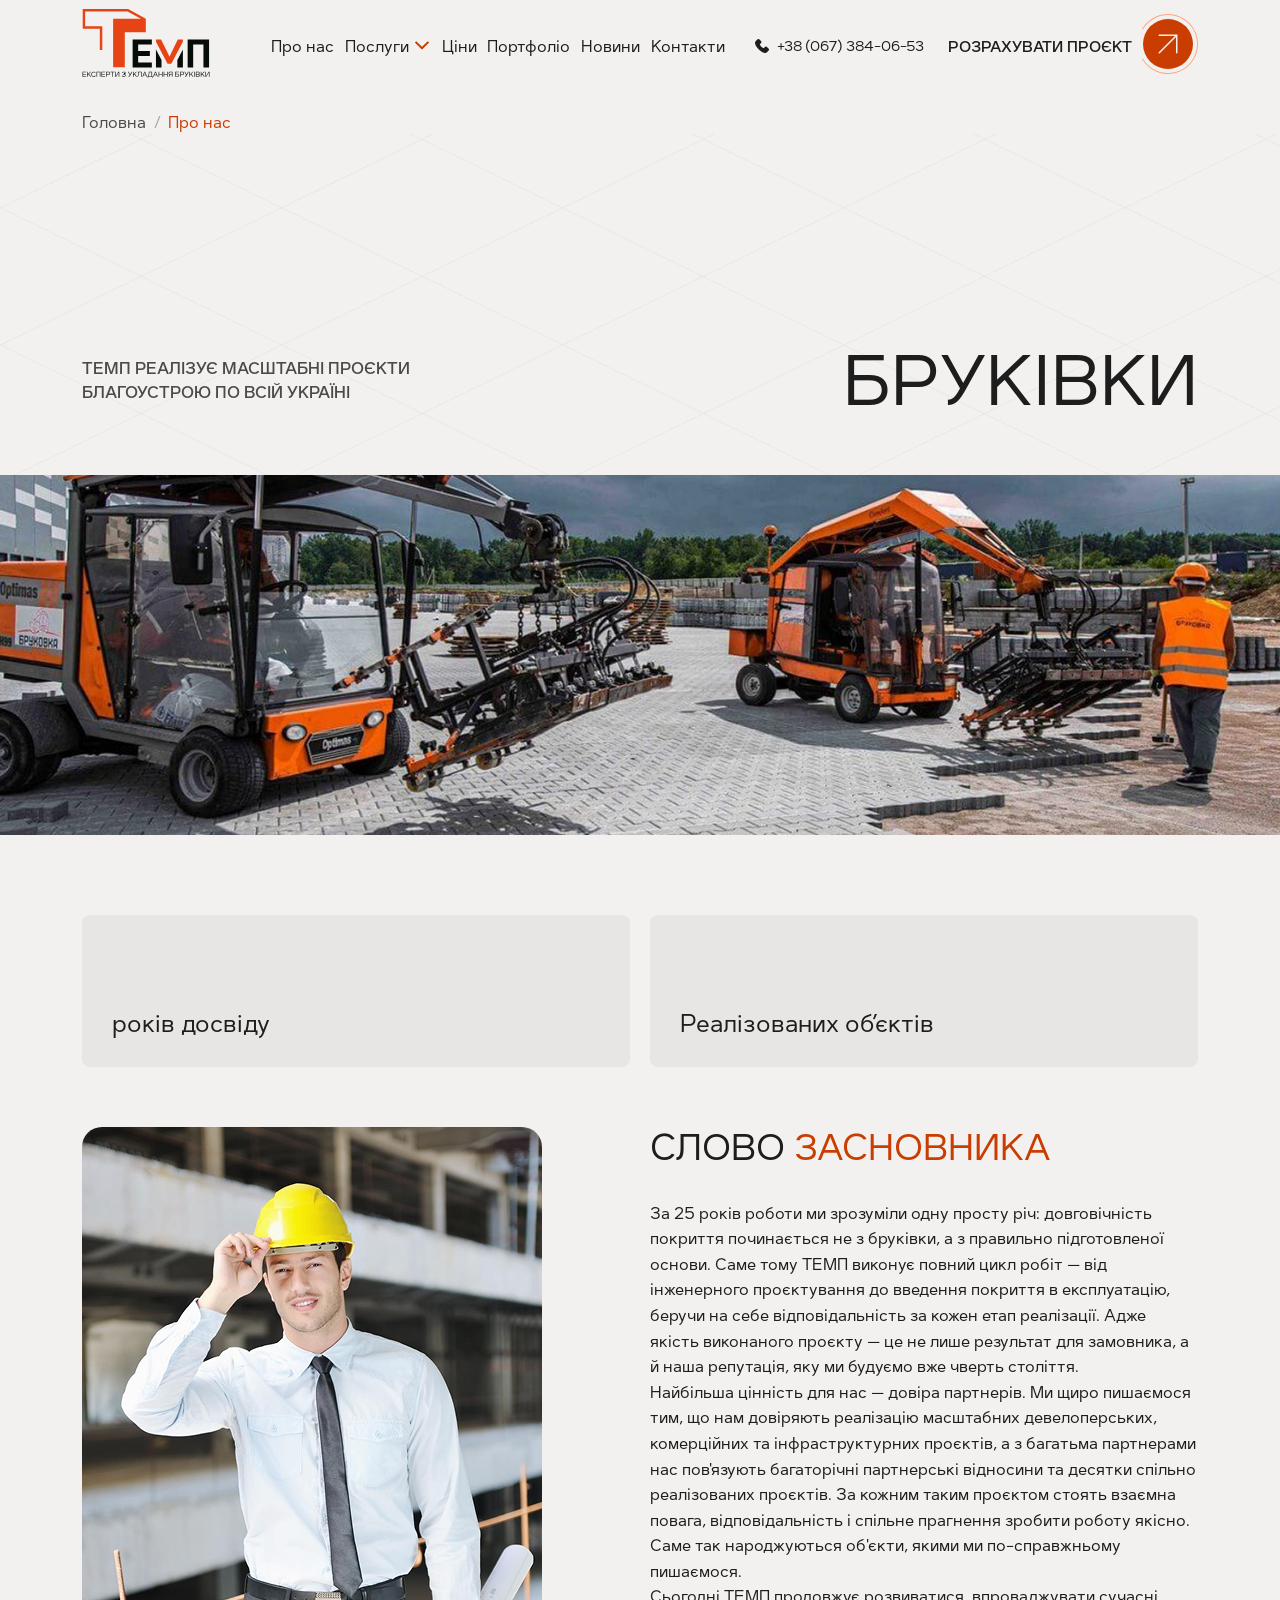
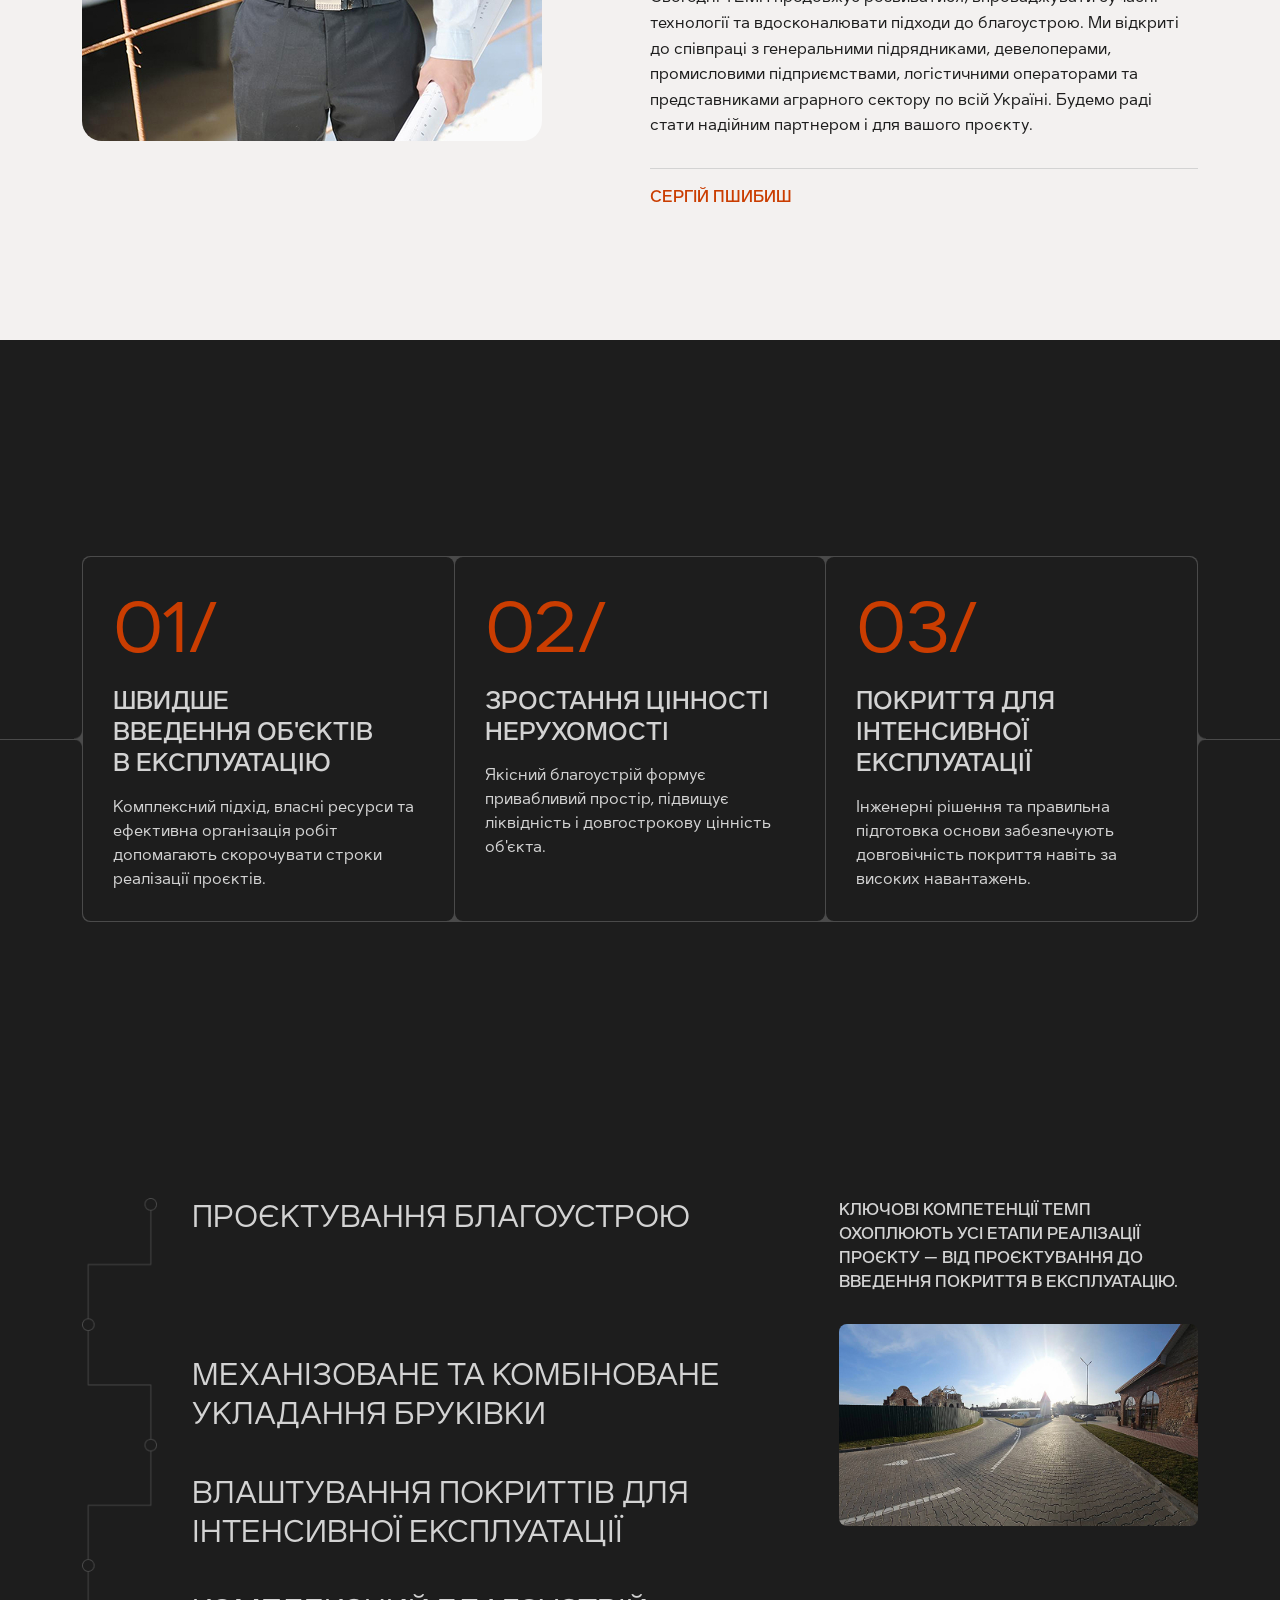
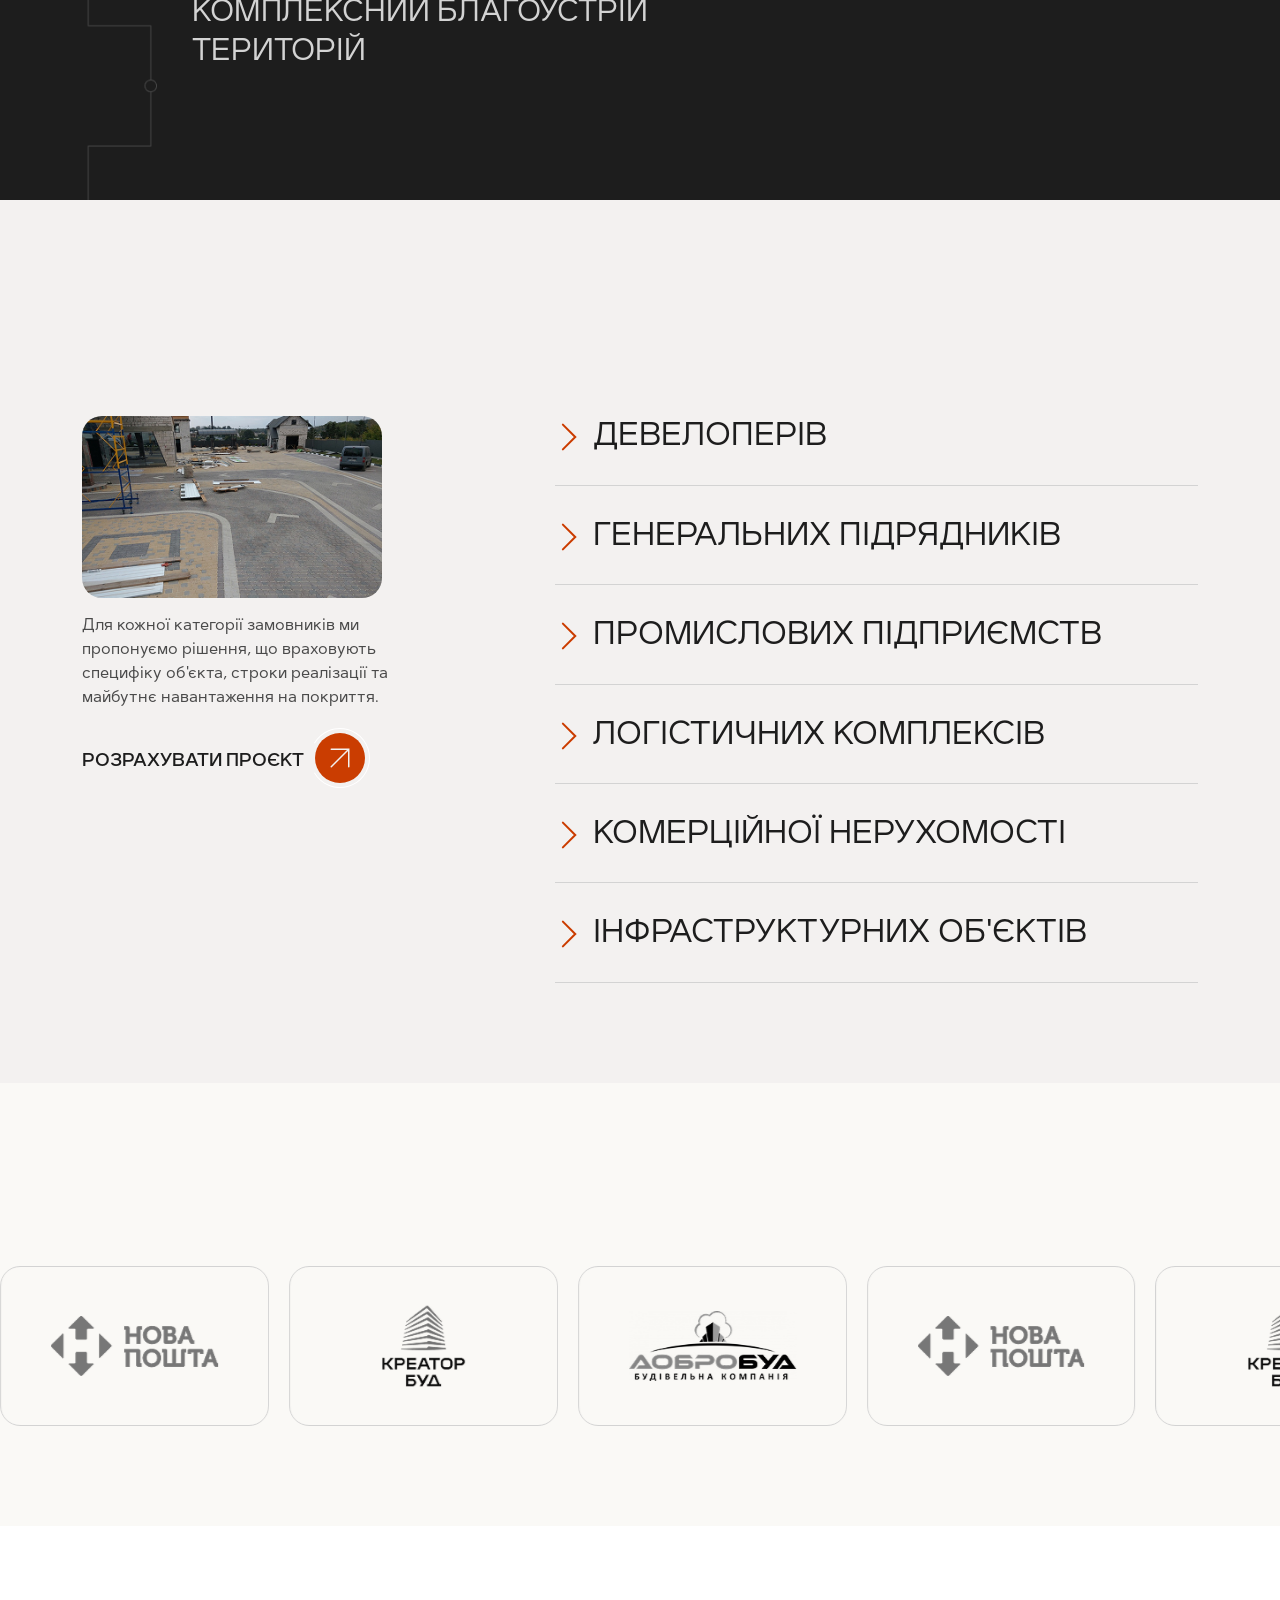
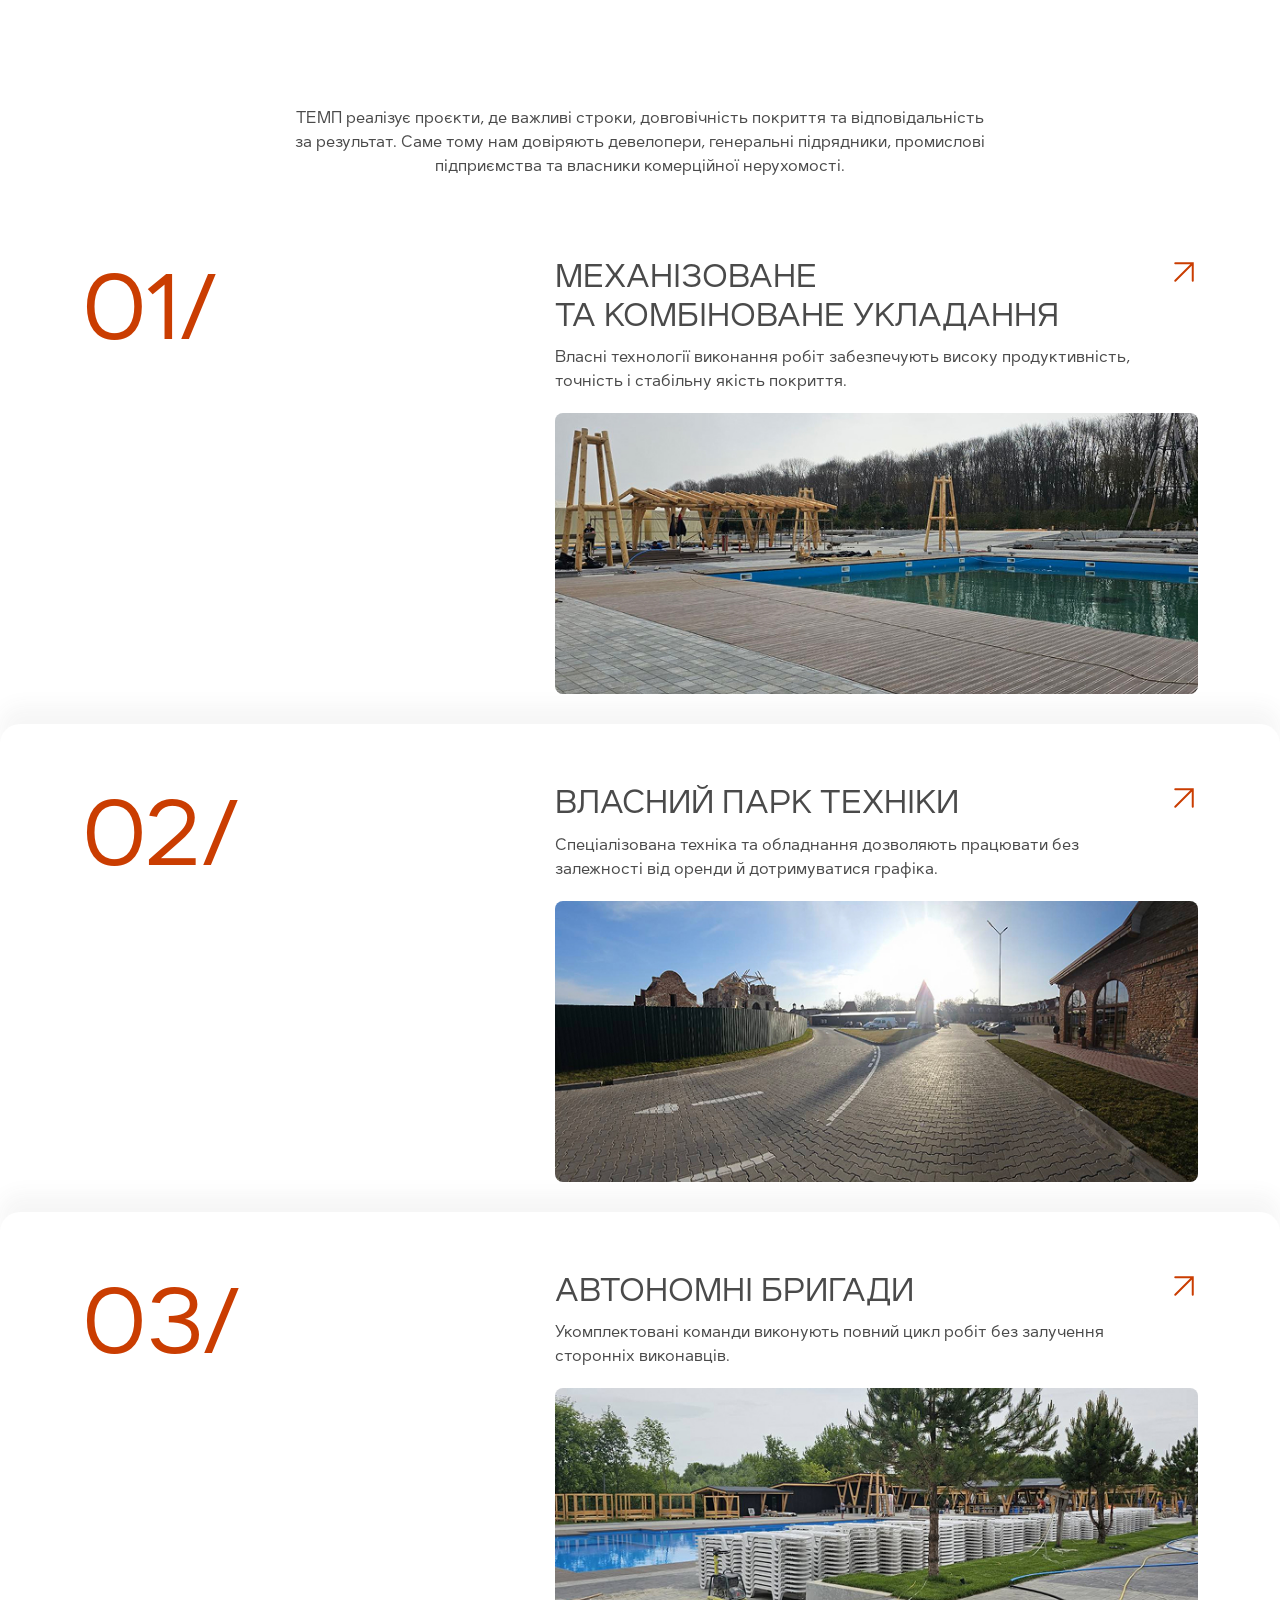
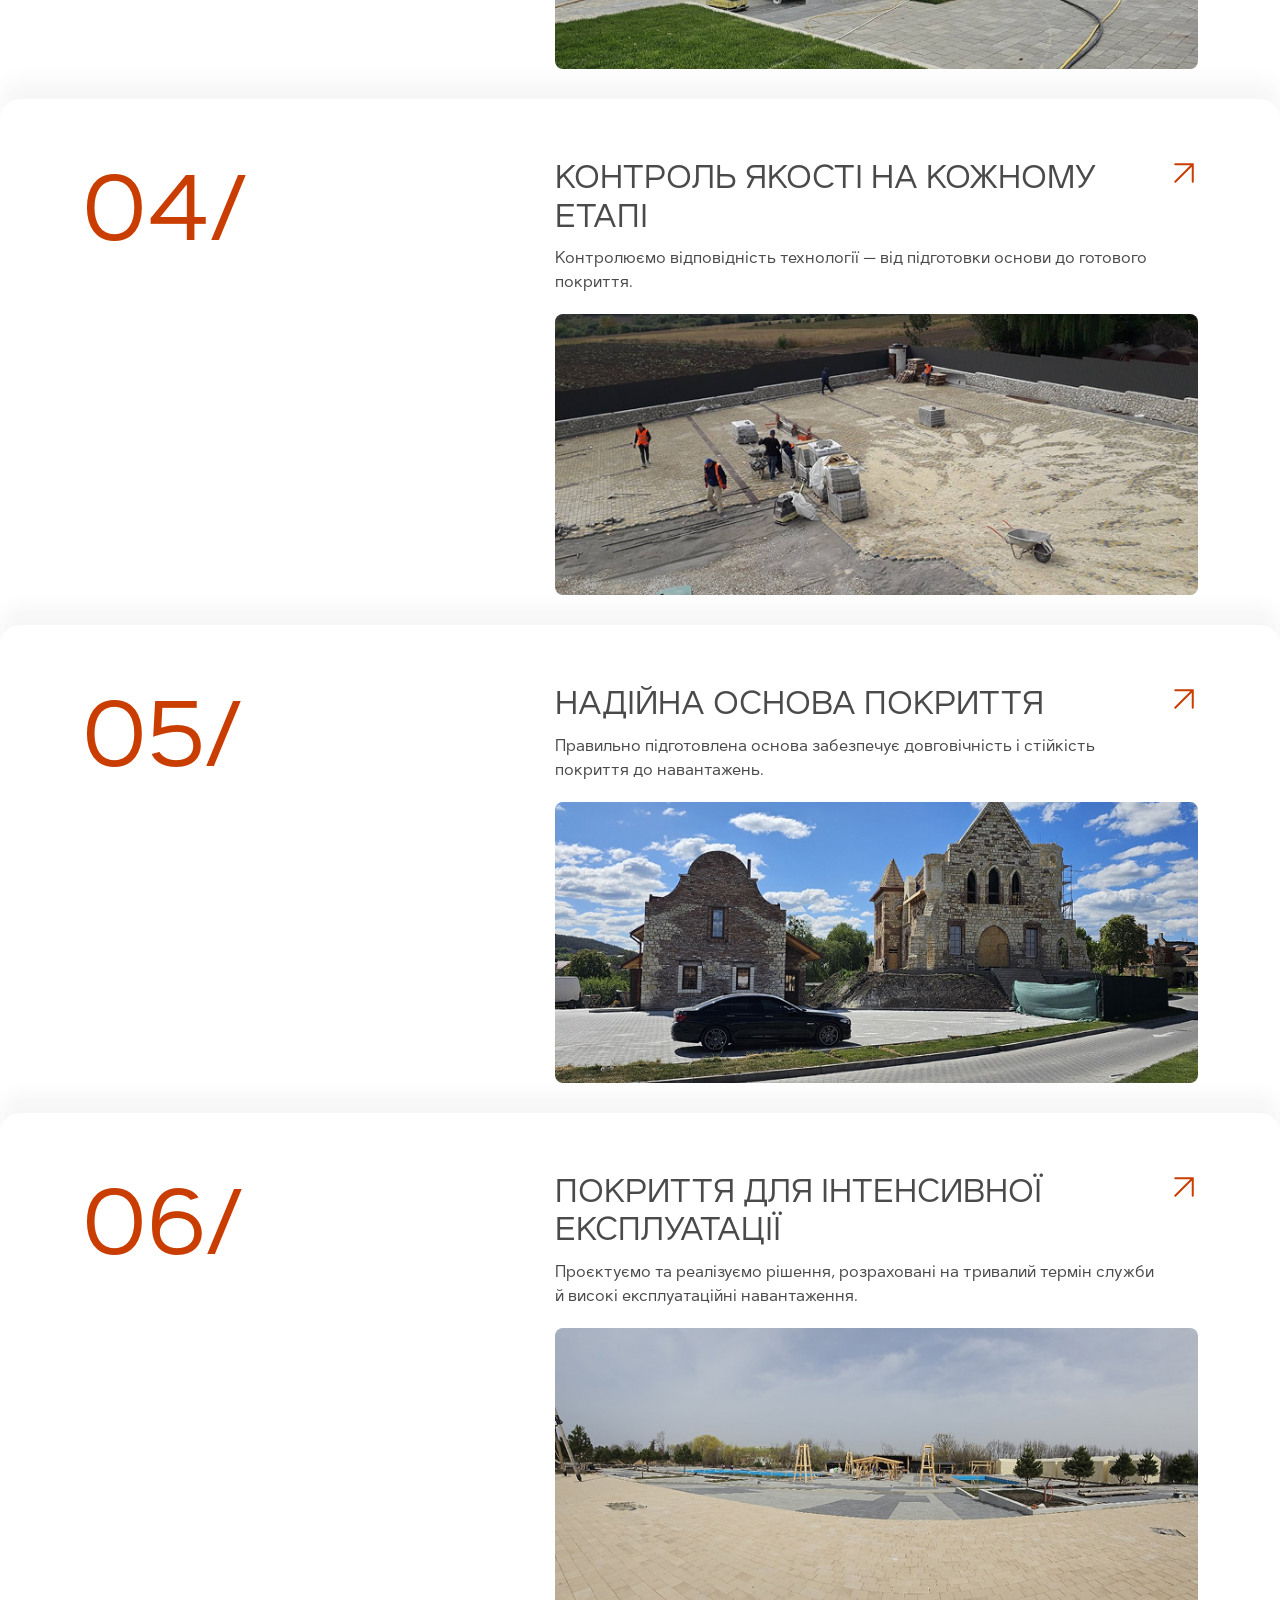
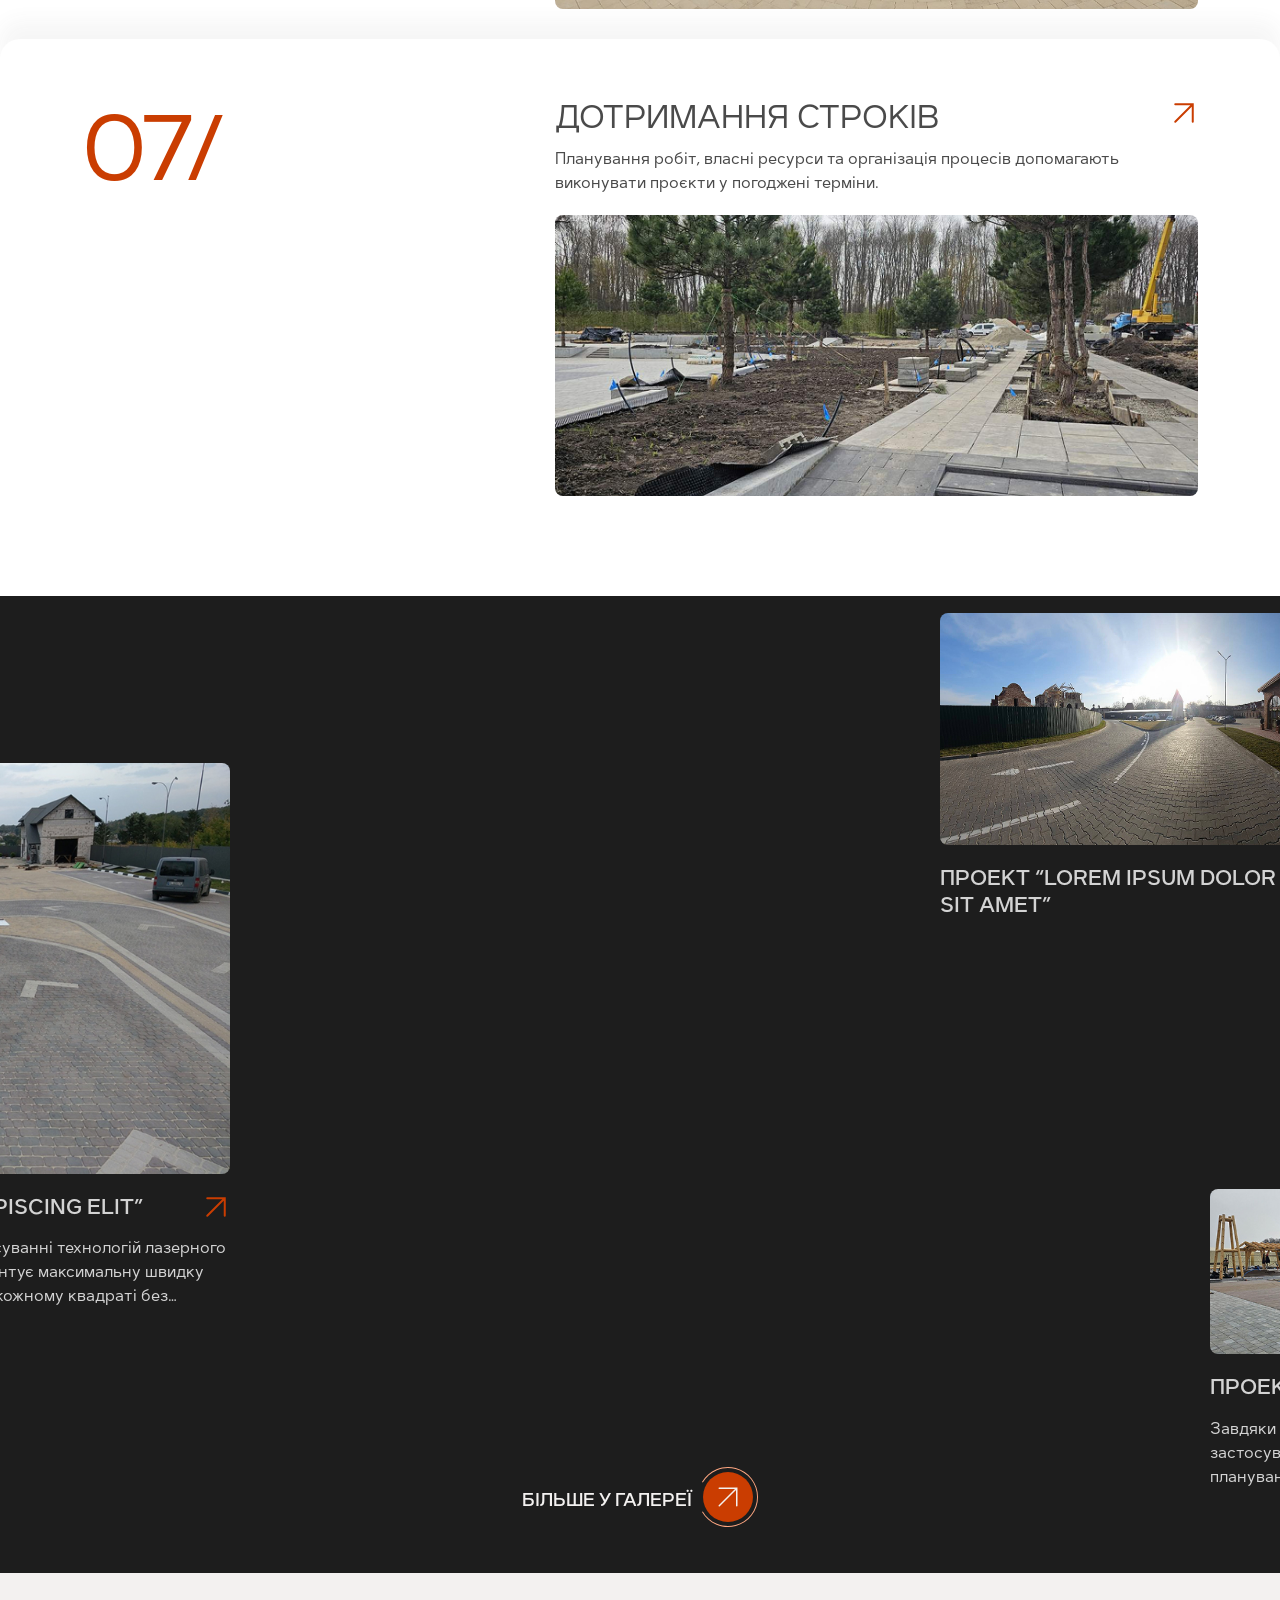
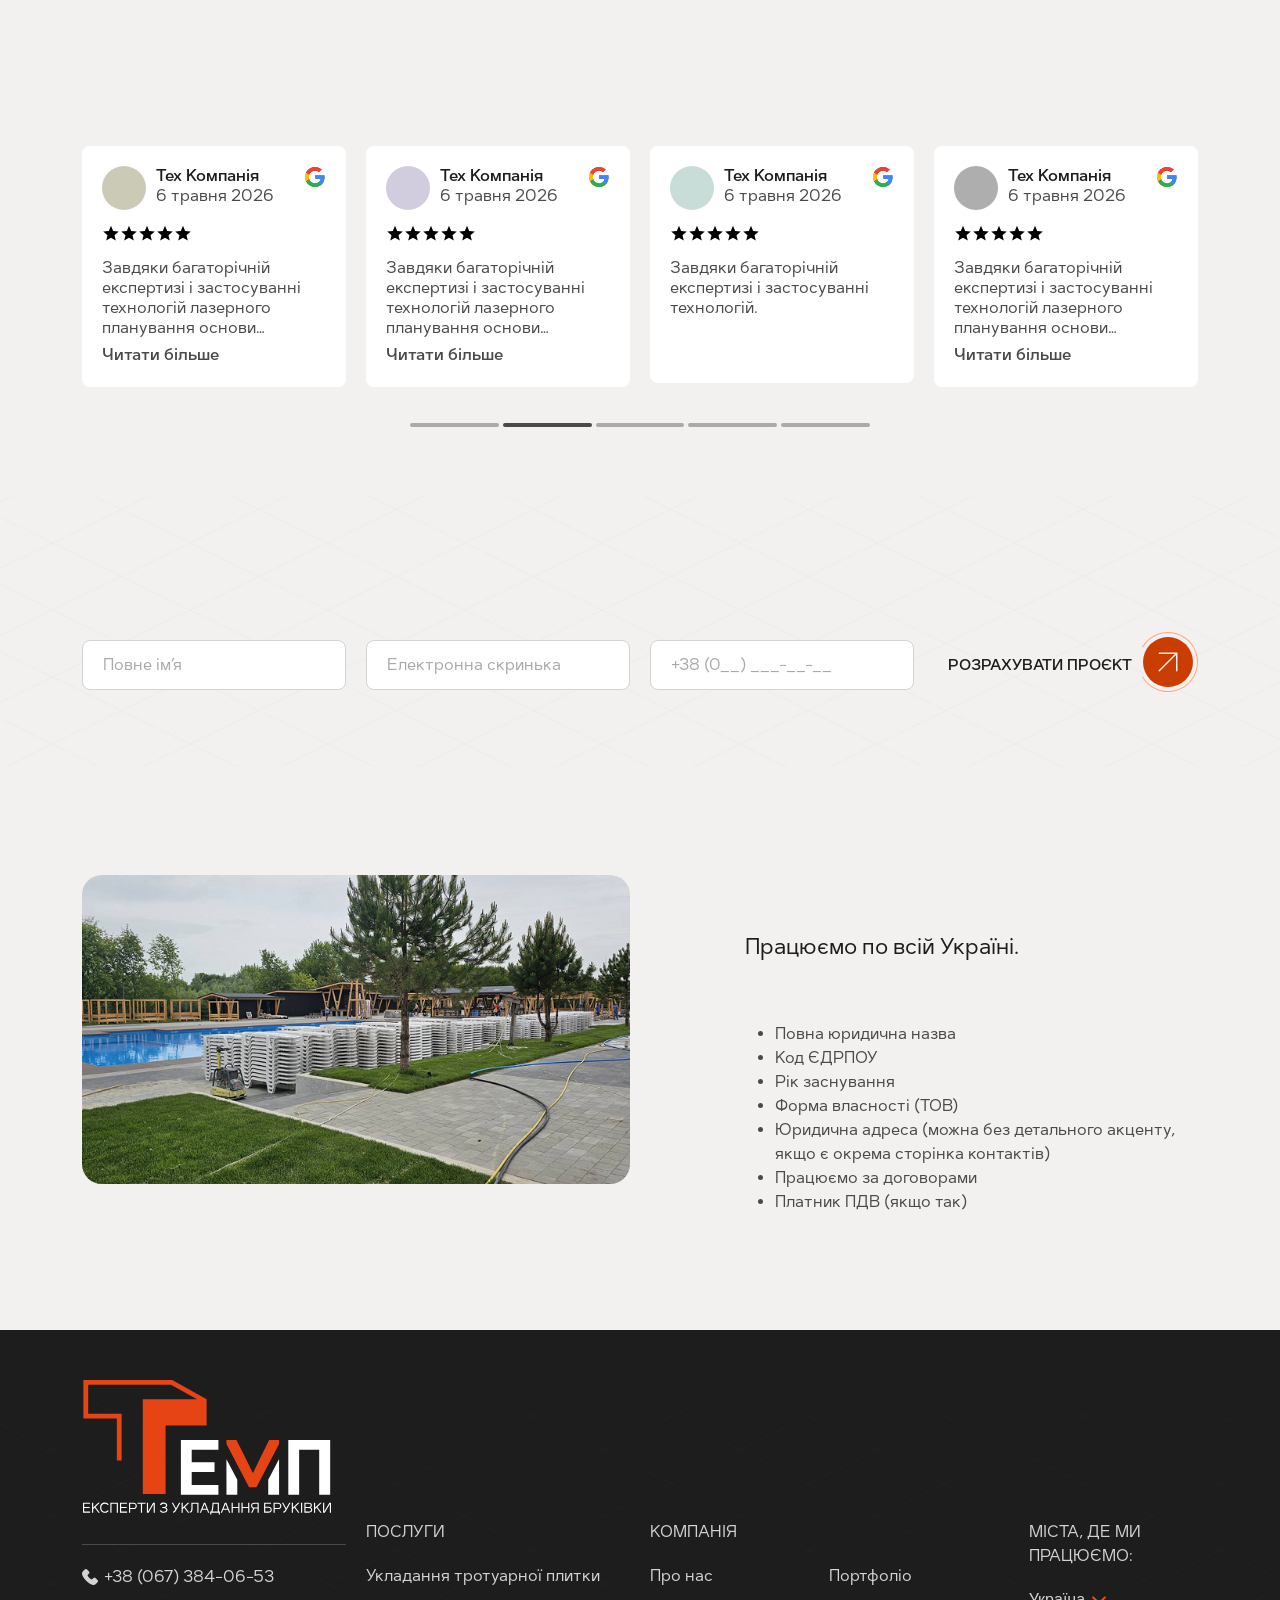
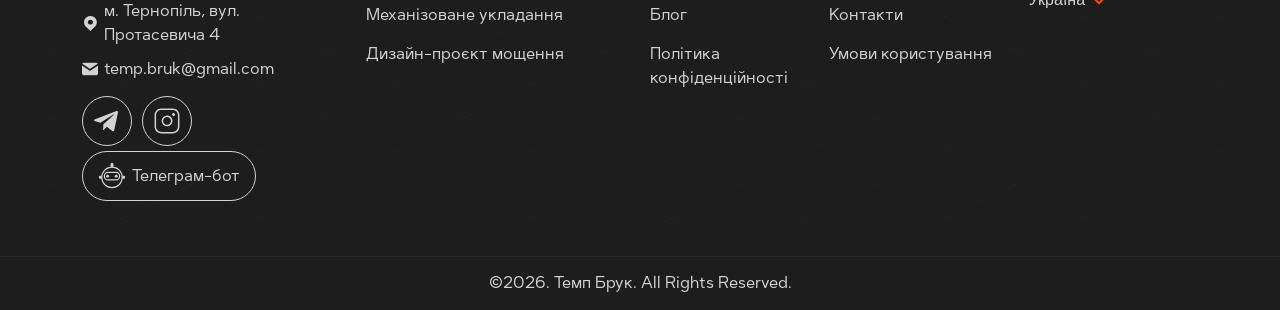
==== commit 29a91fd8: "Add files via upload" ====
--- a/about.html
+++ b/about.html
@@ -1,1148 +1,1148 @@
-<!DOCTYPE html>
-<html lang="en">
-
-<head>
-    <meta charset="UTF-8">
-    <meta http-equiv="X-UA-Compatible" content="IE=edge">
-    <meta name="viewport" content="width=device-width, initial-scale=1.0">
-    <title>Про нас</title>
-    <!-- <link rel="icon" type="image/x-icon" href="favicon.png"> -->
-
-    <link rel="stylesheet" href="css/lib/swiper.css">
-    <link rel="stylesheet" href="css/lib/bootstrap-grid.min.css">
-    <!-- <link rel="stylesheet" href="css/lib/aos.css"> -->
-    <link rel="stylesheet" href="css/lib/splitting.css">
-    <link rel="stylesheet" href="css/lib/fancybox.css">
-
-    <link rel="stylesheet" href="css/style.css">
-</head>
-
-<body>
-    <div class="pagewrapper">
-        <header class="header">
-            <div class="container">
-                <div class="row align-items-center">
-                    <div class="col-xl-2 col-md-3 col-4">
-                        <a href="#" class="header__logo">
-                            <img src="img/general/logo.svg" alt="logo">
-                        </a>
-                    </div>
-                    <div class="col-xl-5 navcol">
-                        <nav class="site-nav" aria-label="Primary">
-                            <ul class="header__menu">
-                                <li class="menu-item"><a href="#">Про нас</a></li>
-                                <li class="menu-item menu-item-has-children">
-                                    <span>
-                                        Послуги
-                                        <i>
-                                            <svg width="18" height="18" viewBox="0 0 18 18" fill="none"
-                                                xmlns="http://www.w3.org/2000/svg">
-                                                <path d="M14.728 6.54492L9.00071 12.2722L3.27344 6.54492"
-                                                    stroke="#CA3D01" stroke-width="2" stroke-linecap="square"
-                                                    stroke-linejoin="round" />
-                                            </svg>
-                                        </i>
-                                    </span>
-                                    <ul class="sub-menu">
-                                        <li class="menu-item"><a href="#">Укладання бруківки</a>
-                                        </li>
-                                        <li class="menu-item"><a href="#">Механізоване укладання</a></li>
-                                        <li class="menu-item"><a href="#">Ручне укладання бруківки</a>
-                                        </li>
-                                        <li class="menu-item"><a href="#">Проєктування благоустрою</a>
-                                        </li>
-                                    </ul>
-                                </li>
-                                <li class="menu-item"><a href="#">Ціни</a></li>
-                                <li class="menu-item"><a href="#">Портфоліо</a></li>
-                                <li class="menu-item"><a href="#">Новини</a></li>
-                                <li class="menu-item"><a href="#">Контакти</a></li>
-                            </ul>
-                            <a href="#" class="calculate-btn">
-                                Розрахувати проєкт
-                                <span class="circle-animation">
-                                    <svg width="60" height="60" viewBox="0 0 60 60" fill="none"
-                                        xmlns="http://www.w3.org/2000/svg">
-                                        <path
-                                            d="M4 45C7.30315 50.7192 12.4018 55.1891 18.5052 57.7164C24.6087 60.2436 31.3757 60.687 37.7569 58.9778C44.1381 57.2685 49.7768 53.5022 53.7985 48.2628C57.8201 43.0235 60 36.604 60 30C60 23.396 57.8201 16.9765 53.7985 11.7372C49.7768 6.49784 44.1381 2.73148 37.7569 1.02224C31.3757 -0.687012 24.6087 -0.243627 18.5052 2.28362C12.4018 4.81087 7.30315 9.28075 4 15L4.82025 15.4734C8.01915 9.93466 12.9569 5.60586 18.8677 3.15837C24.7785 0.710881 31.332 0.28149 37.5118 1.93679C43.6916 3.5921 49.1523 7.23958 53.0471 12.3135C56.9418 17.3875 59.0529 23.6044 59.0529 30C59.0529 36.3956 56.9418 42.6125 53.0471 47.6865C49.1523 52.7604 43.6916 56.4079 37.5118 58.0632C31.332 59.7185 24.7785 59.2891 18.8677 56.8416C12.9569 54.3941 8.01915 50.0653 4.82025 44.5266L4 45Z"
-                                            fill="#FEA680" />
-                                        <rect x="5" y="5" width="50" height="50" rx="25" fill="#CA3D01" />
-                                    </svg>
-                                    <div class="calculate__icons">
-                                        <img class="default-ic" src="img/general/arrow-circlebtn.svg" alt="icon">
-                                        <img class="hover-ic" src="img/general/arrow-circlebtn.svg" alt="icon">
-                                    </div>
-                                </span>
-                            </a>
-                        </nav>
-                        <button class="closemenu">
-                            <img src="img/general/close.png" alt="close menu">
-                        </button>
-                    </div>
-                    <div class="col-xl-5 col-md-9 col-8">
-                        <div class="header__actions">
-                            <a href="tel:+380673840653" class="header__tel">
-                                <i class="icon-tel-icon"></i>
-                                <span>+38 (067) 384-06-53</span>
-                            </a>
-                            <a href="#" class="calculate-btn">
-                                Розрахувати проєкт
-                                <span class="circle-animation">
-                                    <svg width="60" height="60" viewBox="0 0 60 60" fill="none"
-                                        xmlns="http://www.w3.org/2000/svg">
-                                        <path
-                                            d="M4 45C7.30315 50.7192 12.4018 55.1891 18.5052 57.7164C24.6087 60.2436 31.3757 60.687 37.7569 58.9778C44.1381 57.2685 49.7768 53.5022 53.7985 48.2628C57.8201 43.0235 60 36.604 60 30C60 23.396 57.8201 16.9765 53.7985 11.7372C49.7768 6.49784 44.1381 2.73148 37.7569 1.02224C31.3757 -0.687012 24.6087 -0.243627 18.5052 2.28362C12.4018 4.81087 7.30315 9.28075 4 15L4.82025 15.4734C8.01915 9.93466 12.9569 5.60586 18.8677 3.15837C24.7785 0.710881 31.332 0.28149 37.5118 1.93679C43.6916 3.5921 49.1523 7.23958 53.0471 12.3135C56.9418 17.3875 59.0529 23.6044 59.0529 30C59.0529 36.3956 56.9418 42.6125 53.0471 47.6865C49.1523 52.7604 43.6916 56.4079 37.5118 58.0632C31.332 59.7185 24.7785 59.2891 18.8677 56.8416C12.9569 54.3941 8.01915 50.0653 4.82025 44.5266L4 45Z"
-                                            fill="#FEA680" />
-                                        <rect x="5" y="5" width="50" height="50" rx="25" fill="#CA3D01" />
-                                    </svg>
-                                    <div class="calculate__icons">
-                                        <img class="default-ic" src="img/general/arrow-circlebtn.svg" alt="icon">
-                                        <img class="hover-ic" src="img/general/arrow-circlebtn.svg" alt="icon">
-                                    </div>
-                                </span>
-                            </a>
-                        </div>
-                    </div>
-                </div>
-
-                <button type="button" class="mebubtn" aria-label="Відкрити меню" aria-expanded="false"
-                    aria-controls="site-nav">
-                    <img src="img/general/menu.png" alt="menu">
-                </button>
-            </div>
-            <div class="menu-overlay" aria-hidden="true"></div>
-        </header>
-
-        <main class="main">
-            <div class="breadcrumbs">
-                <div class="container">
-                    <ul>
-                        <li><a href="#">Головна</a></li>
-                        <li>Про нас</li>
-                    </ul>
-                </div>
-            </div>
-            <section class="hero hero_about">
-                <div class="container">
-                    <div class="hero__wrapper">
-                        <h1 class="hero__title ">
-                            <span class="hero__redtext reveal-title" data-splitting data-delay="200">темп <span
-                                    class="black-color">- спеціалізований</span></span>
-                            <span class=" reveal-title" data-splitting data-delay="300">підрядник з укладання</span>
-                            <span class=" reveal-title text-end" data-splitting data-delay="400">бруківки</span>
-                        </h1>
-                        <div class="hero__info">
-                            <p>
-                                ТЕМП реалізує масштабні проєкти<br> благоустрою по всій Україні
-                            </p>
-                        </div>
-
-                    </div>
-                </div>
-                <div class="hero__mainpic">
-                    <img src="img/about/about-hero.jpg" alt="img">
-                    <!-- <video autoplay="" loop="" muted="" playsinline="">
-                        <source src="video/hero.mp4" type="video/mp4">
-                    </video> -->
-                </div>
-            </section>
-
-            <section class="founder-word">
-                <div class="container">
-                    <div class="row">
-                        <div class="col-md-6">
-                            <div class="founder-word__card">
-                                <p class="title reveal-title" data-splitting>25</p>
-                                <p>
-                                    років досвіду
-                                </p>
-                            </div>
-                        </div>
-                        <div class="col-md-6">
-                            <div class="founder-word__card">
-                                <p class="title reveal-title" data-splitting>1000+</p>
-                                <p>
-                                    Реалізованих об’єктів
-                                </p>
-                            </div>
-                        </div>
-                    </div>
-                    <div class="founder-word__content">
-                        <div class="row">
-                            <div class="col-lg-6 order-lg-1 order-2">
-                                <div class="imgwrap">
-                                    <img src="img/about/founder-pic.jpg" alt="img">
-                                </div>
-                            </div>
-                            <div class="col-lg-6 order-lg-2 order-1">
-                                <div class="founder-word__descr">
-                                    <h2>
-                                        Слово <span class="orange-text">засновника</span>
-                                    </h2>
-                                    <p>
-                                        За 25 років роботи ми зрозуміли одну просту річ: довговічність покриття
-                                        починається
-                                        не з бруківки, а з правильно підготовленої основи. Саме тому ТЕМП виконує повний
-                                        цикл робіт — від інженерного проєктування до введення покриття в експлуатацію,
-                                        беручи на себе відповідальність за кожен етап реалізації. Адже якість виконаного
-                                        проєкту — це не лише результат для замовника, а й наша репутація, яку ми будуємо
-                                        вже
-                                        чверть століття.<br>
-                                        Найбільша цінність для нас — довіра партнерів. Ми щиро пишаємося тим, що нам
-                                        довіряють реалізацію масштабних девелоперських, комерційних та інфраструктурних
-                                        проєктів, а з багатьма партнерами нас пов'язують багаторічні партнерські
-                                        відносини
-                                        та десятки спільно реалізованих проєктів. За кожним таким проєктом стоять
-                                        взаємна
-                                        повага, відповідальність і спільне прагнення зробити роботу якісно. Саме так
-                                        народжуються об'єкти, якими ми по-справжньому пишаємося.<br>
-                                        Сьогодні ТЕМП продовжує розвиватися, впроваджувати сучасні технології та
-                                        вдосконалювати підходи до благоустрою. Ми відкриті до співпраці з генеральними
-                                        підрядниками, девелоперами, промисловими підприємствами, логістичними
-                                        операторами та
-                                        представниками аграрного сектору по всій Україні. Будемо раді стати надійним
-                                        партнером і для вашого проєкту.
-                                    </p>
-                                    <div class="founder-word__author">
-                                        <p>Сергій пшибиш</p>
-                                    </div>
-                                </div>
-                            </div>
-                        </div>
-                    </div>
-                </div>
-            </section>
-
-            <section class="result dark-bg">
-                <div class="container">
-                    <h2 class="white text-center reveal-title" data-splitting>
-                        Який <span class="orange-text">результат</span> <br>
-                        отримує замовник
-                    </h2>
-                    <div class="resultrow">
-                        <div class="result__card">
-                            <p class="num">01/</p>
-                            <h3>
-                                Швидше<br>
-                                введення об'єктів<br>
-                                в експлуатацію
-                            </h3>
-                            <p>
-                                Комплексний підхід, власні ресурси та ефективна організація робіт допомагають
-                                скорочувати строки реалізації проєктів.
-                            </p>
-                        </div>
-                        <div class="result__card">
-                            <p class="num">02/</p>
-                            <h3>
-                                Зростання цінності нерухомості
-                            </h3>
-                            <p>
-                                Якісний благоустрій формує привабливий простір, підвищує ліквідність і довгострокову
-                                цінність об'єкта.
-                            </p>
-                        </div>
-                        <div class="result__card">
-                            <p class="num">03/</p>
-                            <h3>
-                                Покриття для<br> інтенсивної<br> експлуатації
-                            </h3>
-                            <p>
-                                Інженерні рішення та правильна підготовка основи забезпечують довговічність покриття
-                                навіть за високих навантажень.
-                            </p>
-                        </div>
-                    </div>
-                </div>
-            </section>
-
-            <section class="specialization dark-bg">
-                <div class="container">
-                    <h2 class="white text-end reveal-title" data-splitting>
-                        Спеціалізація<br> <span class="orange-text">темп</span>
-                    </h2>
-                    <div class="row">
-                        <div class="col-lg-7">
-                            <div class="specialization__list">
-                                <ul>
-                                    <li data-fade="right" data-delay="0">
-                                        Проєктування благоустрою
-                                    </li>
-                                    <li data-fade="right" data-delay="150">
-                                        Інженерна підготовка основи
-                                    </li>
-                                    <li data-fade="right" data-delay="300">
-                                        Механізоване та комбіноване укладання бруківки
-                                    </li>
-                                    <li data-fade="right" data-delay="450">
-                                        Влаштування покриттів для інтенсивної експлуатації
-                                    </li>
-                                    <li data-fade="right" data-delay="600">
-                                        Комплексний благоустрій територій
-                                    </li>
-                                </ul>
-                            </div>
-                        </div>
-                        <div class="col-lg-4 offset-lg-1">
-                            <div class="specialization__descr">
-                                <p>
-                                    Ключові компетенції ТЕМП охоплюють усі етапи реалізації проєкту — від проєктування
-                                    до введення покриття в експлуатацію.
-                                </p>
-                                <div class="imgwrap has-animation animation-btt">
-                                    <img src="img/about/specialization-img.jpg" alt="img">
-                                </div>
-                            </div>
-                        </div>
-                    </div>
-                </div>
-            </section>
-
-            <section class="realization">
-                <div class="container">
-                    <h2 class="reveal-title" data-splitting>
-                        <span class="orange-text">Реалізуємо</span><br>
-                        об’єкти для:
-                    </h2>
-                    <div class="row">
-                        <div class="col-xxl-3 col-lg-4 order-lg-1 order-2">
-                            <div class="workobjects_leftcontent">
-                                <div class="imgwrap">
-                                    <img src="img/service/object-thumb.jpg" alt="img">
-                                    <!-- <video autoplay="" loop="" muted="" playsinline="">
-                                        <source src="video/hero.mp4" type="video/mp4">
-                                    </video> -->
-                                </div>
-                                <div class="descr">
-                                    <p>
-                                        Для кожної категорії замовників ми пропонуємо рішення, що враховують специфіку
-                                        об'єкта, строки реалізації та майбутнє навантаження на покриття.
-                                    </p>
-                                </div>
-                                <a href="#" class="contact-link">
-                                    розрахувати проєкт
-                                    <span class="circle-animation">
-                                        <svg width="60" height="60" viewBox="0 0 60 60" fill="none"
-                                            xmlns="http://www.w3.org/2000/svg">
-                                            <path
-                                                d="M4 45C7.30315 50.7192 12.4018 55.1891 18.5052 57.7164C24.6087 60.2436 31.3757 60.687 37.7569 58.9778C44.1381 57.2685 49.7768 53.5022 53.7985 48.2628C57.8201 43.0235 60 36.604 60 30C60 23.396 57.8201 16.9765 53.7985 11.7372C49.7768 6.49784 44.1381 2.73148 37.7569 1.02224C31.3757 -0.687012 24.6087 -0.243627 18.5052 2.28362C12.4018 4.81087 7.30315 9.28075 4 15L4.82025 15.4734C8.01915 9.93466 12.9569 5.60586 18.8677 3.15837C24.7785 0.710881 31.332 0.28149 37.5118 1.93679C43.6916 3.5921 49.1523 7.23958 53.0471 12.3135C56.9418 17.3875 59.0529 23.6044 59.0529 30C59.0529 36.3956 56.9418 42.6125 53.0471 47.6865C49.1523 52.7604 43.6916 56.4079 37.5118 58.0632C31.332 59.7185 24.7785 59.2891 18.8677 56.8416C12.9569 54.3941 8.01915 50.0653 4.82025 44.5266L4 45Z"
-                                                fill="#fff"></path>
-                                            <rect x="5" y="5" width="50" height="50" rx="25" fill="#CA3D01"></rect>
-                                        </svg>
-                                        <div class="calculate__icons">
-                                            <img class="default-ic" src="img/general/arrow-circlebtn.svg" alt="icon">
-                                            <img class="hover-ic" src="img/general/arrow-circlebtn.svg" alt="icon">
-                                        </div>
-                                    </span>
-                                </a>
-                            </div>
-                        </div>
-                        <div class="col-xl-7 offset-xxl-2 offset-lg-1 col-lg-7 order-lg-2 order-1">
-                            <div class="linkslist">
-                                <ul>
-                                    <li><a href="#">Девелоперів</a></li>
-                                    <li><a href="#">Генеральних підрядників</a></li>
-                                    <li><a href="#">Промислових підприємств</a></li>
-                                    <li><a href="#">Логістичних комплексів</a></li>
-                                    <li><a href="#">Комерційної нерухомості</a></li>
-                                    <li><a href="#">Інфраструктурних об'єктів</a></li>
-                                </ul>
-                            </div>
-                        </div>
-                    </div>
-                </div>
-            </section>
-
-            <div class="trust">
-                <div class="container">
-                    <h2 class="reveal-title" data-splitting>Нам <span class="orange-text">довіряють</span> лідери ринку
-                    </h2>
-                </div>
-                <div class="swiper logoslider">
-                    <div class="swiper-wrapper">
-                        <div class="swiper-slide">
-                            <div class="logoslider__item">
-                                <img src="img/main/partner1.png" alt="logo">
-                            </div>
-                        </div>
-                        <div class="swiper-slide">
-                            <div class="logoslider__item">
-                                <img src="img/main/partner2.png" alt="logo">
-                            </div>
-                        </div>
-                        <div class="swiper-slide">
-                            <div class="logoslider__item">
-                                <img src="img/main/partner3.png" alt="logo">
-                            </div>
-                        </div>
-                        <div class="swiper-slide">
-                            <div class="logoslider__item">
-                                <img src="img/main/partner4.png" alt="logo">
-                            </div>
-                        </div>
-                        <div class="swiper-slide">
-                            <div class="logoslider__item">
-                                <img src="img/main/partner2.png" alt="logo">
-                            </div>
-                        </div>
-                        <div class="swiper-slide">
-                            <div class="logoslider__item">
-                                <img src="img/main/partner3.png" alt="logo">
-                            </div>
-                        </div>
-                        <div class="swiper-slide">
-                            <div class="logoslider__item">
-                                <img src="img/main/partner4.png" alt="logo">
-                            </div>
-                        </div>
-                    </div>
-                </div>
-            </div>
-
-            <section class="services white-bg">
-                <div class="stickysteps">
-                    <div class="stickysteps__header">
-                        <div class="container">
-                            <div class="section-header">
-                                <h2 class="reveal-title" data-splitting data-delay="200">
-                                    <span class="orange-text">ТЕМП</span>ОБИРАЮТЬ
-                                </h2>
-                                <div class="introsect">
-                                    <p>
-                                        ТЕМП реалізує проєкти, де важливі строки, довговічність покриття та
-                                        відповідальність за результат. Саме тому нам довіряють девелопери, генеральні
-                                        підрядники, промислові підприємства та власники комерційної нерухомості.
-                                    </p>
-                                </div>
-                            </div>
-                        </div>
-                    </div>
-                    <div class="stickysteps__item">
-                        <div class="container">
-                            <div class="row">
-                                <div class="col-xl-5 col-lg-4">
-                                    <p class="stepnum">
-                                        01/
-                                    </p>
-                                </div>
-                                <div class="col-xl-7 col-lg-8">
-                                    <a href="#" class="stickysteps__info">
-                                        <div class="descr">
-                                            <h3>
-                                                Механізоване<br>
-                                                та комбіноване укладання
-
-                                                <button class="linkarr-anim">
-                                                    <img class="default-ic" src="img/general/link-arrow-orange.svg"
-                                                        alt="icon">
-                                                    <img class="hover-ic" src="img/general/link-arrow-orange.svg"
-                                                        alt="icon">
-                                                </button>
-                                            </h3>
-                                            <p>
-                                                Власні технології виконання робіт забезпечують високу продуктивність,
-                                                точність і стабільну якість покриття.
-                                            </p>
-                                        </div>
-                                        <div class="imgwrap">
-                                            <img src="img/about/choosetemp1.jpg" alt="img">
-                                        </div>
-                                    </a>
-                                </div>
-                            </div>
-                        </div>
-                    </div>
-                    <div class="stickysteps__item">
-                        <div class="container">
-                            <div class="row">
-                                <div class="col-xl-5 col-lg-4">
-                                    <p class="stepnum">
-                                        02/
-                                    </p>
-                                </div>
-                                <div class="col-xl-7 col-lg-8">
-                                    <a href="#" class="stickysteps__info">
-                                        <div class="descr">
-                                            <h3>
-                                                Власний парк техніки
-
-                                                <button class="linkarr-anim">
-                                                    <img class="default-ic" src="img/general/link-arrow-orange.svg"
-                                                        alt="icon">
-                                                    <img class="hover-ic" src="img/general/link-arrow-orange.svg"
-                                                        alt="icon">
-                                                </button>
-                                            </h3>
-                                            <p>
-                                                Спеціалізована техніка та обладнання дозволяють працювати без залежності
-                                                від оренди й дотримуватися графіка.
-                                            </p>
-                                        </div>
-                                        <div class="imgwrap">
-                                            <img src="img/about/choosetemp2.jpg" alt="img">
-                                        </div>
-                                    </a>
-                                </div>
-                            </div>
-                        </div>
-                    </div>
-                    <div class="stickysteps__item">
-                        <div class="container">
-                            <div class="row">
-                                <div class="col-xl-5 col-lg-4">
-                                    <p class="stepnum">
-                                        03/
-                                    </p>
-                                </div>
-                                <div class="col-xl-7 col-lg-8">
-                                    <a href="#" class="stickysteps__info">
-                                        <div class="descr">
-                                            <h3>
-                                                Автономні бригади
-
-                                                <button class="linkarr-anim">
-                                                    <img class="default-ic" src="img/general/link-arrow-orange.svg"
-                                                        alt="icon">
-                                                    <img class="hover-ic" src="img/general/link-arrow-orange.svg"
-                                                        alt="icon">
-                                                </button>
-                                            </h3>
-                                            <p>
-                                                Укомплектовані команди виконують повний цикл робіт без залучення
-                                                сторонніх виконавців.
-                                            </p>
-                                        </div>
-                                        <div class="imgwrap">
-                                            <img src="img/about/choosetemp3.jpg" alt="img">
-                                        </div>
-                                    </a>
-                                </div>
-                            </div>
-                        </div>
-                    </div>
-                    <div class="stickysteps__item">
-                        <div class="container">
-                            <div class="row">
-                                <div class="col-xl-5 col-lg-4">
-                                    <p class="stepnum">
-                                        04/
-                                    </p>
-                                </div>
-                                <div class="col-xl-7 col-lg-8">
-                                    <a href="#" class="stickysteps__info">
-                                        <div class="descr">
-                                            <h3>
-                                                Контроль якості на кожному етапі
-
-                                                <button class="linkarr-anim">
-                                                    <img class="default-ic" src="img/general/link-arrow-orange.svg"
-                                                        alt="icon">
-                                                    <img class="hover-ic" src="img/general/link-arrow-orange.svg"
-                                                        alt="icon">
-                                                </button>
-                                            </h3>
-                                            <p>
-                                                Контролюємо відповідність технології — від підготовки основи до готового
-                                                покриття.
-                                            </p>
-                                        </div>
-                                        <div class="imgwrap">
-                                            <img src="img/about/choosetemp4.jpg" alt="img">
-                                        </div>
-                                    </a>
-                                </div>
-                            </div>
-                        </div>
-                    </div>
-                    <div class="stickysteps__item">
-                        <div class="container">
-                            <div class="row">
-                                <div class="col-xl-5 col-lg-4">
-                                    <p class="stepnum">
-                                        05/
-                                    </p>
-                                </div>
-                                <div class="col-xl-7 col-lg-8">
-                                    <a href="#" class="stickysteps__info">
-                                        <div class="descr">
-                                            <h3>
-                                                Надійна основа покриття
-
-                                                <button class="linkarr-anim">
-                                                    <img class="default-ic" src="img/general/link-arrow-orange.svg"
-                                                        alt="icon">
-                                                    <img class="hover-ic" src="img/general/link-arrow-orange.svg"
-                                                        alt="icon">
-                                                </button>
-                                            </h3>
-                                            <p>
-                                                Правильно підготовлена основа забезпечує довговічність і стійкість
-                                                покриття до навантажень.
-                                            </p>
-                                        </div>
-                                        <div class="imgwrap">
-                                            <img src="img/about/choosetemp5.jpg" alt="img">
-                                        </div>
-                                    </a>
-                                </div>
-                            </div>
-                        </div>
-                    </div>
-                    <div class="stickysteps__item">
-                        <div class="container">
-                            <div class="row">
-                                <div class="col-xl-5 col-lg-4">
-                                    <p class="stepnum">
-                                        06/
-                                    </p>
-                                </div>
-                                <div class="col-xl-7 col-lg-8">
-                                    <a href="#" class="stickysteps__info">
-                                        <div class="descr">
-                                            <h3>
-                                                Покриття для інтенсивної експлуатації
-
-                                                <button class="linkarr-anim">
-                                                    <img class="default-ic" src="img/general/link-arrow-orange.svg"
-                                                        alt="icon">
-                                                    <img class="hover-ic" src="img/general/link-arrow-orange.svg"
-                                                        alt="icon">
-                                                </button>
-                                            </h3>
-                                            <p>
-                                                Проєктуємо та реалізуємо рішення, розраховані на тривалий термін служби
-                                                й високі експлуатаційні навантаження.
-                                            </p>
-                                        </div>
-                                        <div class="imgwrap">
-                                            <img src="img/about/choosetemp6.jpg" alt="img">
-                                        </div>
-                                    </a>
-                                </div>
-                            </div>
-                        </div>
-                    </div>
-                    <div class="stickysteps__item">
-                        <div class="container">
-                            <div class="row">
-                                <div class="col-xl-5 col-lg-4">
-                                    <p class="stepnum">
-                                        07/
-                                    </p>
-                                </div>
-                                <div class="col-xl-7 col-lg-8">
-                                    <a href="#" class="stickysteps__info">
-                                        <div class="descr">
-                                            <h3>
-                                                Дотримання строків
-
-                                                <button class="linkarr-anim">
-                                                    <img class="default-ic" src="img/general/link-arrow-orange.svg"
-                                                        alt="icon">
-                                                    <img class="hover-ic" src="img/general/link-arrow-orange.svg"
-                                                        alt="icon">
-                                                </button>
-                                            </h3>
-                                            <p>
-                                                Планування робіт, власні ресурси та організація процесів допомагають
-                                                виконувати проєкти у погоджені терміни.
-                                            </p>
-                                        </div>
-                                        <div class="imgwrap">
-                                            <img src="img/about/choosetemp7.jpg" alt="img">
-                                        </div>
-                                    </a>
-                                </div>
-                            </div>
-                        </div>
-                    </div>
-                    
-                </div>
-
-            </section>
-
-            <section class="objects dark-bg">
-                <div class="container">
-                    <h2 class="white reveal-title" data-splitting>
-                        <span class="orange-text">1000+</span> реалізованих об’єктів<br> якими ми пишаємось
-                    </h2>
-                    <div class="row">
-                        <div class="col-md-6">
-                            <div class="objects__item gsap1">
-                                <a href="#">
-                                    <div class="objects__item-img img-lg">
-                                        <img src="img/main/object1.jpg" alt="img">
-                                    </div>
-                                    <h4>
-                                        Проект “consectetur adipiscing elit”
-                                        <span class="linkarr-anim">
-                                            <img class="default-ic" src="img/general/link-arrow-orange.svg" alt="icon">
-                                            <img class="hover-ic" src="img/general/link-arrow-orange.svg" alt="icon">
-                                        </span>
-                                    </h4>
-                                    <p>
-                                        Завдяки багаторічній експертизі і застосуванні технологій лазерного планування
-                                        основи компанія ТЕМП гарантує максимальну швидку роботу та гарантує стабільну
-                                        якість
-                                        на кожному квадраті без «хвиль», просідань і переробок
-                                    </p>
-                                </a>
-                            </div>
-                        </div>
-                        <div class="col-lg-5 rightcol col-md-6">
-                            <div class="objects__item gsap2">
-                                <a href="#">
-                                    <div class="objects__item-img img-md">
-                                        <img src="img/main/object2.jpg" alt="img">
-                                    </div>
-                                    <h4>
-                                        Проект “Lorem ipsum dolor sit amet”
-                                        <span class="linkarr-anim">
-                                            <img class="default-ic" src="img/general/link-arrow-orange.svg" alt="icon">
-                                            <img class="hover-ic" src="img/general/link-arrow-orange.svg" alt="icon">
-                                        </span>
-                                    </h4>
-                                </a>
-                            </div>
-                            <div class="objects__item leftspace gsap3">
-                                <a href="#">
-                                    <div class="objects__item-img img-sm ">
-                                        <img src="img/main/object3.jpg" alt="img">
-                                    </div>
-                                    <h4>
-                                        Проект “1”
-                                        <span class="linkarr-anim">
-                                            <img class="default-ic" src="img/general/link-arrow-orange.svg" alt="icon">
-                                            <img class="hover-ic" src="img/general/link-arrow-orange.svg" alt="icon">
-                                        </span>
-                                    </h4>
-                                    <p>
-                                        Завдяки багаторічній експертизі і застосуванні технологій лазерного планування
-                                        основи компанія ТЕМП гарантує максимальну швидку роботу та гарантує стабільну
-                                        якість
-                                        на кожному квадраті без «хвиль», просідань і переробок
-                                    </p>
-                                </a>
-                            </div>
-                        </div>
-                    </div>
-                    <div class="bottsectbtn">
-                        <a href="#" class="contact-link">
-                            Більше у галереї
-                            <span class="circle-animation">
-                                <svg width="60" height="60" viewBox="0 0 60 60" fill="none"
-                                    xmlns="http://www.w3.org/2000/svg">
-                                    <path
-                                        d="M4 45C7.30315 50.7192 12.4018 55.1891 18.5052 57.7164C24.6087 60.2436 31.3757 60.687 37.7569 58.9778C44.1381 57.2685 49.7768 53.5022 53.7985 48.2628C57.8201 43.0235 60 36.604 60 30C60 23.396 57.8201 16.9765 53.7985 11.7372C49.7768 6.49784 44.1381 2.73148 37.7569 1.02224C31.3757 -0.687012 24.6087 -0.243627 18.5052 2.28362C12.4018 4.81087 7.30315 9.28075 4 15L4.82025 15.4734C8.01915 9.93466 12.9569 5.60586 18.8677 3.15837C24.7785 0.710881 31.332 0.28149 37.5118 1.93679C43.6916 3.5921 49.1523 7.23958 53.0471 12.3135C56.9418 17.3875 59.0529 23.6044 59.0529 30C59.0529 36.3956 56.9418 42.6125 53.0471 47.6865C49.1523 52.7604 43.6916 56.4079 37.5118 58.0632C31.332 59.7185 24.7785 59.2891 18.8677 56.8416C12.9569 54.3941 8.01915 50.0653 4.82025 44.5266L4 45Z"
-                                        fill="#FEA680"></path>
-                                    <rect x="5" y="5" width="50" height="50" rx="25" fill="#CA3D01"></rect>
-                                </svg>
-                                <div class="calculate__icons">
-                                    <img class="default-ic" src="img/general/arrow-circlebtn.svg" alt="icon">
-                                    <img class="hover-ic" src="img/general/arrow-circlebtn.svg" alt="icon">
-                                </div>
-                            </span>
-                        </a>
-                    </div>
-                </div>
-            </section>
-
-            <section class="testimonials testimonials__about">
-                <div class="container">
-                    <h2 class="reveal-title" data-splitting data-delay="200">
-                        <span class="orange-text">Відгуки</span> клієнтів
-                    </h2>
-
-                    <div class="swiper testimonials-slider">
-                        <div class="swiper-wrapper">
-                            <div class="swiper-slide">
-                                <div class="testimonial__item">
-                                    <div class="testimonial__header">
-                                        <div class="avatar" style="background: #AEAEAE;">
-                                            <img src="img/service/step1.jpg" alt="avatar">
-                                        </div>
-                                        <div class="testimonial__info">
-                                            <p class="name">Тех Компанія</p>
-                                            <p class="date">6 травня 2026</p>
-                                            <img class="gogoleicon" src="img/general/google-icon.png" alt="icon">
-                                        </div>
-                                    </div>
-                                    <div class="testimonial__body">
-                                        <div class="testimonial__rating">
-                                            <img src="img/general/star.svg" alt="icon">
-                                            <img src="img/general/star.svg" alt="icon">
-                                            <img src="img/general/star.svg" alt="icon">
-                                            <img src="img/general/star.svg" alt="icon">
-                                            <img src="img/general/star.svg" alt="icon">
-                                        </div>
-                                        <div class="testimonial__descr">
-                                            <p>
-                                                Завдяки багаторічній експертизі і застосуванні технологій лазерного
-                                                планування основи компанія ТЕМП гарантує максимальну швидку роботу та
-                                                гарантує стабільну якість на кожному квадраті без «хвиль», просідань і
-                                                переробок
-                                            </p>
-                                        </div>
-                                        <span class="testimonial__readmore">Читати більше</span>
-                                    </div>
-                                </div>
-                            </div>
-                            <div class="swiper-slide">
-                                <div class="testimonial__item">
-                                    <div class="testimonial__header">
-                                        <div class="avatar" style="background: #CBCAB7;">
-                                        </div>
-                                        <div class="testimonial__info">
-                                            <p class="name">Тех Компанія</p>
-                                            <p class="date">6 травня 2026</p>
-                                            <img class="gogoleicon" src="img/general/google-icon.png" alt="icon">
-                                        </div>
-                                    </div>
-                                    <div class="testimonial__body">
-                                        <div class="testimonial__rating">
-                                            <img src="img/general/star.svg" alt="icon">
-                                            <img src="img/general/star.svg" alt="icon">
-                                            <img src="img/general/star.svg" alt="icon">
-                                            <img src="img/general/star.svg" alt="icon">
-                                            <img src="img/general/star.svg" alt="icon">
-                                        </div>
-                                        <div class="testimonial__descr">
-                                            <p>
-                                                Завдяки багаторічній експертизі і застосуванні технологій лазерного
-                                                планування основи компанія ТЕМП гарантує максимальну швидку роботу та
-                                                гарантує стабільну якість на кожному квадраті без «хвиль», просідань і
-                                                переробок
-                                            </p>
-                                        </div>
-                                        <span class="testimonial__readmore">Читати більше</span>
-                                    </div>
-                                </div>
-                            </div>
-                            <div class="swiper-slide">
-                                <div class="testimonial__item">
-                                    <div class="testimonial__header">
-                                        <div class="avatar" style="background: #D1CDDF;">
-                                        </div>
-                                        <div class="testimonial__info">
-                                            <p class="name">Тех Компанія</p>
-                                            <p class="date">6 травня 2026</p>
-                                            <img class="gogoleicon" src="img/general/google-icon.png" alt="icon">
-                                        </div>
-                                    </div>
-                                    <div class="testimonial__body">
-                                        <div class="testimonial__rating">
-                                            <img src="img/general/star.svg" alt="icon">
-                                            <img src="img/general/star.svg" alt="icon">
-                                            <img src="img/general/star.svg" alt="icon">
-                                            <img src="img/general/star.svg" alt="icon">
-                                            <img src="img/general/star.svg" alt="icon">
-                                        </div>
-                                        <div class="testimonial__descr">
-                                            <p>
-                                                Завдяки багаторічній експертизі і застосуванні технологій лазерного
-                                                планування основи компанія ТЕМП гарантує максимальну швидку роботу та
-                                                гарантує стабільну якість на кожному квадраті без «хвиль», просідань і
-                                                переробок
-                                            </p>
-                                        </div>
-                                        <span class="testimonial__readmore">Читати більше</span>
-                                    </div>
-                                </div>
-                            </div>
-                            <div class="swiper-slide">
-                                <div class="testimonial__item">
-                                    <div class="testimonial__header">
-                                        <div class="avatar" style="background: #C9DDD8;">
-                                        </div>
-                                        <div class="testimonial__info">
-                                            <p class="name">Тех Компанія</p>
-                                            <p class="date">6 травня 2026</p>
-                                            <img class="gogoleicon" src="img/general/google-icon.png" alt="icon">
-                                        </div>
-                                    </div>
-                                    <div class="testimonial__body">
-                                        <div class="testimonial__rating">
-                                            <img src="img/general/star.svg" alt="icon">
-                                            <img src="img/general/star.svg" alt="icon">
-                                            <img src="img/general/star.svg" alt="icon">
-                                            <img src="img/general/star.svg" alt="icon">
-                                            <img src="img/general/star.svg" alt="icon">
-                                        </div>
-                                        <div class="testimonial__descr">
-                                            <p>
-                                                Завдяки багаторічній експертизі і застосуванні технологій.
-                                            </p>
-                                        </div>
-                                        <span class="testimonial__readmore">Читати більше</span>
-                                    </div>
-                                </div>
-                            </div>
-                            <div class="swiper-slide">
-                                <div class="testimonial__item">
-                                    <div class="testimonial__header">
-                                        <div class="avatar" style="background: #AEAEAE;">
-                                        </div>
-                                        <div class="testimonial__info">
-                                            <p class="name">Тех Компанія</p>
-                                            <p class="date">6 травня 2026</p>
-                                            <img class="gogoleicon" src="img/general/google-icon.png" alt="icon">
-                                        </div>
-                                    </div>
-                                    <div class="testimonial__body">
-                                        <div class="testimonial__rating">
-                                            <img src="img/general/star.svg" alt="icon">
-                                            <img src="img/general/star.svg" alt="icon">
-                                            <img src="img/general/star.svg" alt="icon">
-                                            <img src="img/general/star.svg" alt="icon">
-                                            <img src="img/general/star.svg" alt="icon">
-                                        </div>
-                                        <div class="testimonial__descr">
-                                            <p>
-                                                Завдяки багаторічній експертизі і застосуванні технологій лазерного
-                                                планування основи компанія ТЕМП гарантує максимальну швидку роботу та
-                                                гарантує стабільну якість на кожному квадраті без «хвиль», просідань і
-                                                переробок
-                                            </p>
-                                        </div>
-                                        <span class="testimonial__readmore">Читати більше</span>
-                                    </div>
-
-
-
-                                </div>
-                            </div>
-                        </div>
-                        <div class="posrel">
-                            <div class="swiper-pagination linepag v3"></div>
-                        </div>
-                    </div>
-                </div>
-            </section>
-
-            <section class="consult">
-                <div class="container">
-                    <h2 class="reveal-title" data-splitting><span class="orange-text">Розрахуємо</span> вартість та
-                        терміни</h2>
-                    <form action="#">
-                        <div class="row align-items-center">
-                            <div class="col-lg-3 col-md-4">
-                                <div class="inputfield">
-                                    <input type="text" placeholder="Повне ім’я">
-                                </div>
-                            </div>
-                            <div class="col-lg-3 col-md-4">
-                                <div class="inputfield">
-                                    <input type="email" placeholder="Електронна скринька">
-                                </div>
-                            </div>
-                            <div class="col-lg-3 col-md-4">
-                                <div class="inputfield">
-                                    <input type="text" class="telnum" placeholder="+38 (0__) ___-__-__">
-                                </div>
-                            </div>
-                            <div class="col-lg-3 col-12 text-end text-md-center">
-                                <button type="submit" class="contact-link">
-                                    розрахувати проєкт
-                                    <span class="circle-animation">
-                                        <svg width="60" height="60" viewBox="0 0 60 60" fill="none"
-                                            xmlns="http://www.w3.org/2000/svg">
-                                            <path
-                                                d="M4 45C7.30315 50.7192 12.4018 55.1891 18.5052 57.7164C24.6087 60.2436 31.3757 60.687 37.7569 58.9778C44.1381 57.2685 49.7768 53.5022 53.7985 48.2628C57.8201 43.0235 60 36.604 60 30C60 23.396 57.8201 16.9765 53.7985 11.7372C49.7768 6.49784 44.1381 2.73148 37.7569 1.02224C31.3757 -0.687012 24.6087 -0.243627 18.5052 2.28362C12.4018 4.81087 7.30315 9.28075 4 15L4.82025 15.4734C8.01915 9.93466 12.9569 5.60586 18.8677 3.15837C24.7785 0.710881 31.332 0.28149 37.5118 1.93679C43.6916 3.5921 49.1523 7.23958 53.0471 12.3135C56.9418 17.3875 59.0529 23.6044 59.0529 30C59.0529 36.3956 56.9418 42.6125 53.0471 47.6865C49.1523 52.7604 43.6916 56.4079 37.5118 58.0632C31.332 59.7185 24.7785 59.2891 18.8677 56.8416C12.9569 54.3941 8.01915 50.0653 4.82025 44.5266L4 45Z"
-                                                fill="#FEA680"></path>
-                                            <rect x="5" y="5" width="50" height="50" rx="25" fill="#CA3D01"></rect>
-                                        </svg>
-                                        <div class="calculate__icons">
-                                            <img class="default-ic" src="img/general/arrow-circlebtn.svg" alt="icon">
-                                            <img class="hover-ic" src="img/general/arrow-circlebtn.svg" alt="icon">
-                                        </div>
-                                    </span>
-                                </button>
-                            </div>
-                        </div>
-                    </form>
-                </div>
-            </section>
-
-            <section class="textsection textsection__about">
-                <div class="container">
-                    <div class="row">
-                        <div class="col-lg-6 order-lg-1 order-2">
-                            <div class="imgwrap has-animation animation-btt" data-delay="200">
-                                <img src="img/main/image.jpg" alt="img">
-                            </div>
-                        </div>
-                        <div class="col-lg-5 offset-lg-1 order-lg-2 order-1">
-                            <div class="textsection__content">
-                                <h2 class="reveal-title" data-splitting>ТОВ <span class="orange-text">«ТЕМП»</span></h2>
-                                <p class="subtitle">
-                                    Працюємо по всій Україні.
-                                </p>
-                                <ul>
-                                    <li>Повна юридична назва</li>
-                                    <li>Код ЄДРПОУ</li>
-                                    <li>Рік заснування</li>
-                                    <li>Форма власності (ТОВ)</li>
-                                    <li>
-                                        Юридична адреса (можна без детального акценту, якщо є окрема сторінка контактів)
-                                    </li>
-                                    <li>Працюємо за договорами</li>
-                                    <li>Платник ПДВ (якщо так)</li>
-                                </ul>
-                            </div>
-                        </div>
-                    </div>
-                </div>
-            </section>
-        </main>
-
-        <footer class="footer">
-            <div class="footer__content">
-                <div class="container">
-                    <div class="row">
-                        <div class="col-xl-12 col-lg-7 col-md-6">
-                            <a class="footer__logo" href="#">
-                                <img src="img/general/footer-logo.svg" alt="logo">
-                            </a>
-                        </div>
-                        <div class="col-xxl-4 col-xl-3 col-lg-5 col-md-6">
-                            <div class="footer__contact-info">
-                                <ul class="addrlist">
-                                    <li>
-                                        <a href="tel:+380673840653">
-                                            <i class="icon-tel-icon"></i>
-                                            +38 (067) 384-06-53
-                                        </a>
-                                    </li>
-                                    <li>
-                                        <a href="#">
-                                            <i class="icon-footer-loc"></i>
-                                            м. Тернопіль, вул. Протасевича 4
-                                        </a>
-                                    </li>
-                                    <li>
-                                        <a href="mailto:temp.bruk@gmail.com">
-                                            <i class="icon-footer-email"></i>
-                                            temp.bruk@gmail.com
-                                        </a>
-
-                                    </li>
-                                </ul>
-                                <ul class="soclist">
-                                    <li>
-                                        <a href="#" target="_blank">
-                                            <svg width="28" height="28" viewBox="0 0 28 28" fill="none"
-                                                xmlns="http://www.w3.org/2000/svg">
-                                                <path
-                                                    d="M24.9339 5.84104L21.3083 23.0011C21.0414 24.2179 20.32 24.5137 19.3133 23.9405L13.7921 19.8539L11.1309 22.4316C10.8733 22.7644 10.4739 22.9771 10.0267 22.9771C10.023 22.9771 10.0212 22.9771 10.0175 22.9771L10.4095 17.3298L20.6421 8.04337C21.0838 7.64951 20.5427 7.42576 19.9556 7.81963L7.31396 15.819L1.86641 14.1104C0.688555 13.735 0.655427 12.927 2.11486 12.3463L23.4008 4.10284C24.3909 3.74041 25.2522 4.33953 24.932 5.84289L24.9339 5.84104Z"
-                                                    fill="#D3D3D3" />
-                                            </svg>
-                                        </a>
-                                    </li>
-                                    <li>
-                                        <a href="#" target="_blank">
-                                            <svg width="28" height="28" viewBox="0 0 28 28" fill="none"
-                                                xmlns="http://www.w3.org/2000/svg">
-                                                <path
-                                                    d="M24.917 8.16699C24.9168 5.35969 22.6413 3.08398 19.834 3.08398H8.16699C5.3598 3.08416 3.08416 5.3598 3.08398 8.16699V19.834C3.08398 22.6413 5.35969 24.9168 8.16699 24.917H19.834C22.6414 24.917 24.917 22.6414 24.917 19.834V8.16699ZM26.417 19.834C26.417 23.4699 23.4699 26.417 19.834 26.417H8.16699C4.53127 26.4168 1.58398 23.4697 1.58398 19.834V8.16699C1.58416 4.53138 4.53138 1.58416 8.16699 1.58398H19.834C23.4697 1.58398 26.4168 4.53127 26.417 8.16699V19.834Z"
-                                                    fill="#D3D3D3" />
-                                                <path
-                                                    d="M11.5551 9.14161C12.5663 8.61695 13.7173 8.42476 14.8441 8.5918C15.9937 8.76227 17.0585 9.29835 17.8803 10.1201C18.7018 10.9418 19.2372 12.0059 19.4076 13.1553C19.5747 14.2822 19.3825 15.4331 18.8578 16.4443C18.3331 17.4556 17.5024 18.2759 16.4848 18.7881C15.4671 19.3002 14.3136 19.4788 13.1889 19.2979C12.0643 19.1168 11.0256 18.5856 10.2201 17.7803C9.41451 16.9747 8.88258 15.9354 8.70156 14.8106C8.52057 13.6857 8.69915 12.5323 9.21133 11.5147C9.72356 10.497 10.5438 9.66634 11.5551 9.14161ZM14.6244 10.0752C13.8095 9.95437 12.9767 10.0942 12.2455 10.4736C11.5145 10.8531 10.9215 11.4538 10.5512 12.1895C10.181 12.9252 10.0522 13.7591 10.183 14.5723C10.3139 15.3856 10.6982 16.1372 11.2807 16.7197C11.863 17.302 12.6141 17.6855 13.4271 17.8164C14.2405 17.9473 15.0751 17.8186 15.8109 17.4482C16.5467 17.0779 17.1474 16.4851 17.5268 15.7539C17.9062 15.0227 18.0451 14.1899 17.9242 13.375C17.8009 12.5441 17.4137 11.7747 16.8197 11.1807C16.2255 10.5865 15.4557 10.1985 14.6244 10.0752Z"
-                                                    fill="#D3D3D3" />
-                                                <path
-                                                    d="M21.9838 7.27997C22.0301 7.59207 21.9767 7.91081 21.8314 8.19085C21.6861 8.4709 21.4562 8.698 21.1744 8.83985C20.8926 8.9817 20.5732 9.03107 20.2617 8.98095C19.9502 8.93082 19.6624 8.78375 19.4393 8.56066C19.2162 8.33756 19.0692 8.0498 19.0191 7.7383C18.9689 7.42681 19.0183 7.10744 19.1601 6.82562C19.302 6.5438 19.5291 6.31388 19.8091 6.16857C20.0892 6.02325 20.4079 5.96995 20.72 6.01623C21.0384 6.06343 21.3331 6.21177 21.5607 6.43934C21.7882 6.66691 21.9366 6.96163 21.9838 7.27997Z"
-                                                    fill="#D3D3D3" />
-                                            </svg>
-                                        </a>
-                                    </li>
-                                    <li>
-                                        <a class="textbtn" href="#" target="_blank">
-                                            <svg width="28" height="28" viewBox="0 0 28 28" fill="none"
-                                                xmlns="http://www.w3.org/2000/svg">
-                                                <circle class="hstroke" cx="14.0006" cy="15.3063" r="10.2453"
-                                                    stroke="#D3D3D3" stroke-width="1.2" />
-                                                <rect class="hstroke" x="6.36758" y="10.4184" width="15.264"
-                                                    height="7.424" rx="3.712" stroke="#D3D3D3" stroke-width="1.2" />
-                                                <circle class="hfill" cx="9.68636" cy="14.1307" r="1.43733"
-                                                    fill="#D3D3D3" />
-                                                <circle class="hfill" cx="18.1805" cy="14.1307" r="1.43733"
-                                                    fill="#D3D3D3" />
-                                                <rect class="hfill" x="0.933594" y="13.8691" width="2.87467"
-                                                    height="2.87467" rx="1" fill="#D3D3D3" />
-                                                <rect class="hfill" x="12.5625" y="0.933594" width="2.87467"
-                                                    height="4.18133" rx="1" fill="#D3D3D3" />
-                                                <rect class="hfill" x="24.1914" y="13.8691" width="2.87467"
-                                                    height="2.87467" rx="1" fill="#D3D3D3" />
-                                            </svg>
-                                            Телеграм-бот
-                                        </a>
-                                    </li>
-                                </ul>
-                            </div>
-                        </div>
-                        <div class="col-xxl-2 offset-xxl-1 col-xl-3 col-lg-4">
-                            <div class="footer__item">
-                                <p class="title">послуги</p>
-                                <ul>
-                                    <li><a href="#">Укладання тротуарної плитки</a></li>
-                                    <li><a href="#">Механізоване укладання</a></li>
-                                    <li><a href="#">Дизайн-проєкт мощення</a></li>
-                                </ul>
-                            </div>
-                        </div>
-                        <div class="col-xxl-3 col-xl-4 col-lg-4">
-                            <div class="footer__item ">
-                                <p class="title">Компанія</p>
-                                <ul class="listcol2">
-                                    <li><a href="#">Про нас</a></li>
-                                    <li><a href="#">Портфоліо</a></li>
-                                    <li><a href="#">Блог</a></li>
-                                    <li><a href="#">Контакти</a></li>
-                                    <li><a href="#">Політика конфіденційності</a></li>
-                                    <li><a href="#">Умови користування</a></li>
-                                </ul>
-                            </div>
-                        </div>
-                        <div class="col-xxl-2 col-xl-2 col-lg-4">
-                            <div class="footer__item">
-                                <p class="title">Міста, де ми працюємо:</p>
-                                <div class="states">
-                                    <button type="button" aria-expanded="false">Україна</button>
-                                    <ul>
-                                        <li><a href="#">Тернопіль</a></li>
-                                        <li><a href="#">Івано-Франківськ</a></li>
-                                        <li><a href="#">Київ</a></li>
-                                    </ul>
-                                </div>
-                            </div>
-                        </div>
-                    </div>
-                </div>
-            </div>
-            <div class="footer__rights">
-                <div class="container">
-                    <p>©2026. Темп Брук. All Rights Reserved.</p>
-                </div>
-            </div>
-        </footer>
-    </div>
-
-
-
-
-</body>
-<script src="js/lib/jquery.js"></script>
-<script src="js/lib/swiper.js"></script>
-<!-- <script src="js/lib/aos.js"></script> -->
-<!-- плавний скрол + відслідковування скролу -->
-<script src="js/lib/lenis.js"></script>
-<!-- розділення тексту на елементи для анімації -->
-<script src="js/lib/splitting.js"></script>
-<!-- анімація -->
-<script src="js/lib/gsap.min.js"></script>
-<script src="js/lib/ScrollTrigger.min.js"></script>
-
-<script src="js/lib/fancybox.js"></script>
-<script src="js/lib/jquery.inputmask.min.js"></script>
-<script src="js/main.js"></script>
-
+<!DOCTYPE html>
+<html lang="en">
+
+<head>
+    <meta charset="UTF-8">
+    <meta http-equiv="X-UA-Compatible" content="IE=edge">
+    <meta name="viewport" content="width=device-width, initial-scale=1.0">
+    <title>Про нас</title>
+    <!-- <link rel="icon" type="image/x-icon" href="favicon.png"> -->
+
+    <link rel="stylesheet" href="css/lib/swiper.css">
+    <link rel="stylesheet" href="css/lib/bootstrap-grid.min.css">
+    <!-- <link rel="stylesheet" href="css/lib/aos.css"> -->
+    <link rel="stylesheet" href="css/lib/splitting.css">
+    <link rel="stylesheet" href="css/lib/fancybox.css">
+
+    <link rel="stylesheet" href="css/style.css">
+</head>
+
+<body>
+    <div class="pagewrapper">
+        <header class="header">
+            <div class="container">
+                <div class="row align-items-center">
+                    <div class="col-xl-2 col-md-3 col-4">
+                        <a href="#" class="header__logo">
+                            <img src="img/general/logo.svg" alt="logo">
+                        </a>
+                    </div>
+                    <div class="col-xl-5 navcol">
+                        <nav class="site-nav" aria-label="Primary">
+                            <ul class="header__menu">
+                                <li class="menu-item"><a href="#">Про нас</a></li>
+                                <li class="menu-item menu-item-has-children">
+                                    <span>
+                                        Послуги
+                                        <i>
+                                            <svg width="18" height="18" viewBox="0 0 18 18" fill="none"
+                                                xmlns="http://www.w3.org/2000/svg">
+                                                <path d="M14.728 6.54492L9.00071 12.2722L3.27344 6.54492"
+                                                    stroke="#CA3D01" stroke-width="2" stroke-linecap="square"
+                                                    stroke-linejoin="round" />
+                                            </svg>
+                                        </i>
+                                    </span>
+                                    <ul class="sub-menu">
+                                        <li class="menu-item"><a href="#">Укладання бруківки</a>
+                                        </li>
+                                        <li class="menu-item"><a href="#">Механізоване укладання</a></li>
+                                        <li class="menu-item"><a href="#">Ручне укладання бруківки</a>
+                                        </li>
+                                        <li class="menu-item"><a href="#">Проєктування благоустрою</a>
+                                        </li>
+                                    </ul>
+                                </li>
+                                <li class="menu-item"><a href="#">Ціни</a></li>
+                                <li class="menu-item"><a href="#">Портфоліо</a></li>
+                                <li class="menu-item"><a href="#">Новини</a></li>
+                                <li class="menu-item"><a href="#">Контакти</a></li>
+                            </ul>
+                            <a href="#" class="calculate-btn">
+                                Розрахувати проєкт
+                                <span class="circle-animation">
+                                    <svg width="60" height="60" viewBox="0 0 60 60" fill="none"
+                                        xmlns="http://www.w3.org/2000/svg">
+                                        <path
+                                            d="M4 45C7.30315 50.7192 12.4018 55.1891 18.5052 57.7164C24.6087 60.2436 31.3757 60.687 37.7569 58.9778C44.1381 57.2685 49.7768 53.5022 53.7985 48.2628C57.8201 43.0235 60 36.604 60 30C60 23.396 57.8201 16.9765 53.7985 11.7372C49.7768 6.49784 44.1381 2.73148 37.7569 1.02224C31.3757 -0.687012 24.6087 -0.243627 18.5052 2.28362C12.4018 4.81087 7.30315 9.28075 4 15L4.82025 15.4734C8.01915 9.93466 12.9569 5.60586 18.8677 3.15837C24.7785 0.710881 31.332 0.28149 37.5118 1.93679C43.6916 3.5921 49.1523 7.23958 53.0471 12.3135C56.9418 17.3875 59.0529 23.6044 59.0529 30C59.0529 36.3956 56.9418 42.6125 53.0471 47.6865C49.1523 52.7604 43.6916 56.4079 37.5118 58.0632C31.332 59.7185 24.7785 59.2891 18.8677 56.8416C12.9569 54.3941 8.01915 50.0653 4.82025 44.5266L4 45Z"
+                                            fill="#FEA680" />
+                                        <rect x="5" y="5" width="50" height="50" rx="25" fill="#CA3D01" />
+                                    </svg>
+                                    <div class="calculate__icons">
+                                        <img class="default-ic" src="img/general/arrow-circlebtn.svg" alt="icon">
+                                        <img class="hover-ic" src="img/general/arrow-circlebtn.svg" alt="icon">
+                                    </div>
+                                </span>
+                            </a>
+                        </nav>
+                        <button class="closemenu">
+                            <img src="img/general/close.png" alt="close menu">
+                        </button>
+                    </div>
+                    <div class="col-xl-5 col-md-9 col-8">
+                        <div class="header__actions">
+                            <a href="tel:+380673840653" class="header__tel">
+                                <i class="icon-tel-icon"></i>
+                                <span>+38 (067) 384-06-53</span>
+                            </a>
+                            <a href="#" class="calculate-btn">
+                                Розрахувати проєкт
+                                <span class="circle-animation">
+                                    <svg width="60" height="60" viewBox="0 0 60 60" fill="none"
+                                        xmlns="http://www.w3.org/2000/svg">
+                                        <path
+                                            d="M4 45C7.30315 50.7192 12.4018 55.1891 18.5052 57.7164C24.6087 60.2436 31.3757 60.687 37.7569 58.9778C44.1381 57.2685 49.7768 53.5022 53.7985 48.2628C57.8201 43.0235 60 36.604 60 30C60 23.396 57.8201 16.9765 53.7985 11.7372C49.7768 6.49784 44.1381 2.73148 37.7569 1.02224C31.3757 -0.687012 24.6087 -0.243627 18.5052 2.28362C12.4018 4.81087 7.30315 9.28075 4 15L4.82025 15.4734C8.01915 9.93466 12.9569 5.60586 18.8677 3.15837C24.7785 0.710881 31.332 0.28149 37.5118 1.93679C43.6916 3.5921 49.1523 7.23958 53.0471 12.3135C56.9418 17.3875 59.0529 23.6044 59.0529 30C59.0529 36.3956 56.9418 42.6125 53.0471 47.6865C49.1523 52.7604 43.6916 56.4079 37.5118 58.0632C31.332 59.7185 24.7785 59.2891 18.8677 56.8416C12.9569 54.3941 8.01915 50.0653 4.82025 44.5266L4 45Z"
+                                            fill="#FEA680" />
+                                        <rect x="5" y="5" width="50" height="50" rx="25" fill="#CA3D01" />
+                                    </svg>
+                                    <div class="calculate__icons">
+                                        <img class="default-ic" src="img/general/arrow-circlebtn.svg" alt="icon">
+                                        <img class="hover-ic" src="img/general/arrow-circlebtn.svg" alt="icon">
+                                    </div>
+                                </span>
+                            </a>
+                        </div>
+                    </div>
+                </div>
+
+                <button type="button" class="mebubtn" aria-label="Відкрити меню" aria-expanded="false"
+                    aria-controls="site-nav">
+                    <img src="img/general/menu.png" alt="menu">
+                </button>
+            </div>
+            <div class="menu-overlay" aria-hidden="true"></div>
+        </header>
+
+        <main class="main">
+            <div class="breadcrumbs">
+                <div class="container">
+                    <ul>
+                        <li><a href="#">Головна</a></li>
+                        <li>Про нас</li>
+                    </ul>
+                </div>
+            </div>
+            <section class="hero hero_about">
+                <div class="container">
+                    <div class="hero__wrapper">
+                        <h1 class="hero__title ">
+                            <span class="hero__redtext reveal-title" data-splitting data-delay="200">темп <span
+                                    class="black-color">- спеціалізований</span></span>
+                            <span class=" reveal-title" data-splitting data-delay="300">підрядник з укладання</span>
+                            <span class=" reveal-title text-end" data-splitting data-delay="400">бруківки</span>
+                        </h1>
+                        <div class="hero__info">
+                            <p>
+                                ТЕМП реалізує масштабні проєкти<br> благоустрою по всій Україні
+                            </p>
+                        </div>
+
+                    </div>
+                </div>
+                <div class="hero__mainpic">
+                    <img src="img/about/about-hero.jpg" alt="img">
+                    <!-- <video autoplay="" loop="" muted="" playsinline="">
+                        <source src="video/hero.mp4" type="video/mp4">
+                    </video> -->
+                </div>
+            </section>
+
+            <section class="founder-word">
+                <div class="container">
+                    <div class="row">
+                        <div class="col-md-6">
+                            <div class="founder-word__card">
+                                <p class="title reveal-title" data-splitting>25</p>
+                                <p>
+                                    років досвіду
+                                </p>
+                            </div>
+                        </div>
+                        <div class="col-md-6">
+                            <div class="founder-word__card">
+                                <p class="title reveal-title" data-splitting>1000+</p>
+                                <p>
+                                    Реалізованих об’єктів
+                                </p>
+                            </div>
+                        </div>
+                    </div>
+                    <div class="founder-word__content">
+                        <div class="row">
+                            <div class="col-lg-6 order-lg-1 order-2">
+                                <div class="imgwrap">
+                                    <img src="img/about/founder-pic.jpg" alt="img">
+                                </div>
+                            </div>
+                            <div class="col-lg-6 order-lg-2 order-1">
+                                <div class="founder-word__descr">
+                                    <h2>
+                                        Слово <span class="orange-text">засновника</span>
+                                    </h2>
+                                    <p>
+                                        За 25 років роботи ми зрозуміли одну просту річ: довговічність покриття
+                                        починається
+                                        не з бруківки, а з правильно підготовленої основи. Саме тому ТЕМП виконує повний
+                                        цикл робіт — від інженерного проєктування до введення покриття в експлуатацію,
+                                        беручи на себе відповідальність за кожен етап реалізації. Адже якість виконаного
+                                        проєкту — це не лише результат для замовника, а й наша репутація, яку ми будуємо
+                                        вже
+                                        чверть століття.<br>
+                                        Найбільша цінність для нас — довіра партнерів. Ми щиро пишаємося тим, що нам
+                                        довіряють реалізацію масштабних девелоперських, комерційних та інфраструктурних
+                                        проєктів, а з багатьма партнерами нас пов'язують багаторічні партнерські
+                                        відносини
+                                        та десятки спільно реалізованих проєктів. За кожним таким проєктом стоять
+                                        взаємна
+                                        повага, відповідальність і спільне прагнення зробити роботу якісно. Саме так
+                                        народжуються об'єкти, якими ми по-справжньому пишаємося.<br>
+                                        Сьогодні ТЕМП продовжує розвиватися, впроваджувати сучасні технології та
+                                        вдосконалювати підходи до благоустрою. Ми відкриті до співпраці з генеральними
+                                        підрядниками, девелоперами, промисловими підприємствами, логістичними
+                                        операторами та
+                                        представниками аграрного сектору по всій Україні. Будемо раді стати надійним
+                                        партнером і для вашого проєкту.
+                                    </p>
+                                    <div class="founder-word__author">
+                                        <p>Сергій пшибиш</p>
+                                    </div>
+                                </div>
+                            </div>
+                        </div>
+                    </div>
+                </div>
+            </section>
+
+            <section class="result dark-bg">
+                <div class="container">
+                    <h2 class="white text-center reveal-title" data-splitting>
+                        Який <span class="orange-text">результат</span> <br>
+                        отримує замовник
+                    </h2>
+                    <div class="resultrow">
+                        <div class="result__card">
+                            <p class="num">01/</p>
+                            <h3>
+                                Швидше<br>
+                                введення об'єктів<br>
+                                в експлуатацію
+                            </h3>
+                            <p>
+                                Комплексний підхід, власні ресурси та ефективна організація робіт допомагають
+                                скорочувати строки реалізації проєктів.
+                            </p>
+                        </div>
+                        <div class="result__card">
+                            <p class="num">02/</p>
+                            <h3>
+                                Зростання цінності нерухомості
+                            </h3>
+                            <p>
+                                Якісний благоустрій формує привабливий простір, підвищує ліквідність і довгострокову
+                                цінність об'єкта.
+                            </p>
+                        </div>
+                        <div class="result__card">
+                            <p class="num">03/</p>
+                            <h3>
+                                Покриття для<br> інтенсивної<br> експлуатації
+                            </h3>
+                            <p>
+                                Інженерні рішення та правильна підготовка основи забезпечують довговічність покриття
+                                навіть за високих навантажень.
+                            </p>
+                        </div>
+                    </div>
+                </div>
+            </section>
+
+            <section class="specialization dark-bg">
+                <div class="container">
+                    <h2 class="white text-end reveal-title" data-splitting>
+                        Спеціалізація<br> <span class="orange-text">темп</span>
+                    </h2>
+                    <div class="row">
+                        <div class="col-lg-7">
+                            <div class="specialization__list">
+                                <ul>
+                                    <li data-fade="right" data-delay="0">
+                                        Проєктування благоустрою
+                                    </li>
+                                    <li data-fade="right" data-delay="150">
+                                        Інженерна підготовка основи
+                                    </li>
+                                    <li data-fade="right" data-delay="300">
+                                        Механізоване та комбіноване укладання бруківки
+                                    </li>
+                                    <li data-fade="right" data-delay="450">
+                                        Влаштування покриттів для інтенсивної експлуатації
+                                    </li>
+                                    <li data-fade="right" data-delay="600">
+                                        Комплексний благоустрій територій
+                                    </li>
+                                </ul>
+                            </div>
+                        </div>
+                        <div class="col-lg-4 offset-lg-1">
+                            <div class="specialization__descr">
+                                <p>
+                                    Ключові компетенції ТЕМП охоплюють усі етапи реалізації проєкту — від проєктування
+                                    до введення покриття в експлуатацію.
+                                </p>
+                                <div class="imgwrap has-animation animation-btt">
+                                    <img src="img/about/specialization-img.jpg" alt="img">
+                                </div>
+                            </div>
+                        </div>
+                    </div>
+                </div>
+            </section>
+
+            <section class="realization">
+                <div class="container">
+                    <h2 class="reveal-title" data-splitting>
+                        <span class="orange-text">Реалізуємо</span><br>
+                        об’єкти для:
+                    </h2>
+                    <div class="row">
+                        <div class="col-xxl-3 col-lg-4 order-lg-1 order-2">
+                            <div class="workobjects_leftcontent">
+                                <div class="imgwrap">
+                                    <img src="img/service/object-thumb.jpg" alt="img">
+                                    <!-- <video autoplay="" loop="" muted="" playsinline="">
+                                        <source src="video/hero.mp4" type="video/mp4">
+                                    </video> -->
+                                </div>
+                                <div class="descr">
+                                    <p>
+                                        Для кожної категорії замовників ми пропонуємо рішення, що враховують специфіку
+                                        об'єкта, строки реалізації та майбутнє навантаження на покриття.
+                                    </p>
+                                </div>
+                                <a href="#" class="contact-link">
+                                    розрахувати проєкт
+                                    <span class="circle-animation">
+                                        <svg width="60" height="60" viewBox="0 0 60 60" fill="none"
+                                            xmlns="http://www.w3.org/2000/svg">
+                                            <path
+                                                d="M4 45C7.30315 50.7192 12.4018 55.1891 18.5052 57.7164C24.6087 60.2436 31.3757 60.687 37.7569 58.9778C44.1381 57.2685 49.7768 53.5022 53.7985 48.2628C57.8201 43.0235 60 36.604 60 30C60 23.396 57.8201 16.9765 53.7985 11.7372C49.7768 6.49784 44.1381 2.73148 37.7569 1.02224C31.3757 -0.687012 24.6087 -0.243627 18.5052 2.28362C12.4018 4.81087 7.30315 9.28075 4 15L4.82025 15.4734C8.01915 9.93466 12.9569 5.60586 18.8677 3.15837C24.7785 0.710881 31.332 0.28149 37.5118 1.93679C43.6916 3.5921 49.1523 7.23958 53.0471 12.3135C56.9418 17.3875 59.0529 23.6044 59.0529 30C59.0529 36.3956 56.9418 42.6125 53.0471 47.6865C49.1523 52.7604 43.6916 56.4079 37.5118 58.0632C31.332 59.7185 24.7785 59.2891 18.8677 56.8416C12.9569 54.3941 8.01915 50.0653 4.82025 44.5266L4 45Z"
+                                                fill="#fff"></path>
+                                            <rect x="5" y="5" width="50" height="50" rx="25" fill="#CA3D01"></rect>
+                                        </svg>
+                                        <div class="calculate__icons">
+                                            <img class="default-ic" src="img/general/arrow-circlebtn.svg" alt="icon">
+                                            <img class="hover-ic" src="img/general/arrow-circlebtn.svg" alt="icon">
+                                        </div>
+                                    </span>
+                                </a>
+                            </div>
+                        </div>
+                        <div class="col-xl-7 offset-xxl-2 offset-lg-1 col-lg-7 order-lg-2 order-1">
+                            <div class="linkslist">
+                                <ul>
+                                    <li><a href="#">Девелоперів</a></li>
+                                    <li><a href="#">Генеральних підрядників</a></li>
+                                    <li><a href="#">Промислових підприємств</a></li>
+                                    <li><a href="#">Логістичних комплексів</a></li>
+                                    <li><a href="#">Комерційної нерухомості</a></li>
+                                    <li><a href="#">Інфраструктурних об'єктів</a></li>
+                                </ul>
+                            </div>
+                        </div>
+                    </div>
+                </div>
+            </section>
+
+            <div class="trust">
+                <div class="container">
+                    <h2 class="reveal-title" data-splitting>Нам <span class="orange-text">довіряють</span> лідери ринку
+                    </h2>
+                </div>
+                <div class="swiper logoslider">
+                    <div class="swiper-wrapper">
+                        <div class="swiper-slide">
+                            <div class="logoslider__item">
+                                <img src="img/main/partner1.png" alt="logo">
+                            </div>
+                        </div>
+                        <div class="swiper-slide">
+                            <div class="logoslider__item">
+                                <img src="img/main/partner2.png" alt="logo">
+                            </div>
+                        </div>
+                        <div class="swiper-slide">
+                            <div class="logoslider__item">
+                                <img src="img/main/partner3.png" alt="logo">
+                            </div>
+                        </div>
+                        <div class="swiper-slide">
+                            <div class="logoslider__item">
+                                <img src="img/main/partner4.png" alt="logo">
+                            </div>
+                        </div>
+                        <div class="swiper-slide">
+                            <div class="logoslider__item">
+                                <img src="img/main/partner2.png" alt="logo">
+                            </div>
+                        </div>
+                        <div class="swiper-slide">
+                            <div class="logoslider__item">
+                                <img src="img/main/partner3.png" alt="logo">
+                            </div>
+                        </div>
+                        <div class="swiper-slide">
+                            <div class="logoslider__item">
+                                <img src="img/main/partner4.png" alt="logo">
+                            </div>
+                        </div>
+                    </div>
+                </div>
+            </div>
+
+            <section class="services white-bg">
+                <div class="stickysteps">
+                    <div class="stickysteps__header">
+                        <div class="container">
+                            <div class="section-header">
+                                <h2 class="reveal-title" data-splitting data-delay="200">
+                                    <span class="orange-text">ТЕМП</span>ОБИРАЮТЬ
+                                </h2>
+                                <div class="introsect">
+                                    <p>
+                                        ТЕМП реалізує проєкти, де важливі строки, довговічність покриття та
+                                        відповідальність за результат. Саме тому нам довіряють девелопери, генеральні
+                                        підрядники, промислові підприємства та власники комерційної нерухомості.
+                                    </p>
+                                </div>
+                            </div>
+                        </div>
+                    </div>
+                    <div class="stickysteps__item">
+                        <div class="container">
+                            <div class="row">
+                                <div class="col-xl-5 col-lg-4">
+                                    <p class="stepnum">
+                                        01/
+                                    </p>
+                                </div>
+                                <div class="col-xl-7 col-lg-8">
+                                    <a href="#" class="stickysteps__info">
+                                        <div class="descr">
+                                            <h3>
+                                                Механізоване<br>
+                                                та комбіноване укладання
+
+                                                <button class="linkarr-anim">
+                                                    <img class="default-ic" src="img/general/link-arrow-orange.svg"
+                                                        alt="icon">
+                                                    <img class="hover-ic" src="img/general/link-arrow-orange.svg"
+                                                        alt="icon">
+                                                </button>
+                                            </h3>
+                                            <p>
+                                                Власні технології виконання робіт забезпечують високу продуктивність,
+                                                точність і стабільну якість покриття.
+                                            </p>
+                                        </div>
+                                        <div class="imgwrap">
+                                            <img src="img/about/choosetemp1.jpg" alt="img">
+                                        </div>
+                                    </a>
+                                </div>
+                            </div>
+                        </div>
+                    </div>
+                    <div class="stickysteps__item">
+                        <div class="container">
+                            <div class="row">
+                                <div class="col-xl-5 col-lg-4">
+                                    <p class="stepnum">
+                                        02/
+                                    </p>
+                                </div>
+                                <div class="col-xl-7 col-lg-8">
+                                    <a href="#" class="stickysteps__info">
+                                        <div class="descr">
+                                            <h3>
+                                                Власний парк техніки
+
+                                                <button class="linkarr-anim">
+                                                    <img class="default-ic" src="img/general/link-arrow-orange.svg"
+                                                        alt="icon">
+                                                    <img class="hover-ic" src="img/general/link-arrow-orange.svg"
+                                                        alt="icon">
+                                                </button>
+                                            </h3>
+                                            <p>
+                                                Спеціалізована техніка та обладнання дозволяють працювати без залежності
+                                                від оренди й дотримуватися графіка.
+                                            </p>
+                                        </div>
+                                        <div class="imgwrap">
+                                            <img src="img/about/choosetemp2.jpg" alt="img">
+                                        </div>
+                                    </a>
+                                </div>
+                            </div>
+                        </div>
+                    </div>
+                    <div class="stickysteps__item">
+                        <div class="container">
+                            <div class="row">
+                                <div class="col-xl-5 col-lg-4">
+                                    <p class="stepnum">
+                                        03/
+                                    </p>
+                                </div>
+                                <div class="col-xl-7 col-lg-8">
+                                    <a href="#" class="stickysteps__info">
+                                        <div class="descr">
+                                            <h3>
+                                                Автономні бригади
+
+                                                <button class="linkarr-anim">
+                                                    <img class="default-ic" src="img/general/link-arrow-orange.svg"
+                                                        alt="icon">
+                                                    <img class="hover-ic" src="img/general/link-arrow-orange.svg"
+                                                        alt="icon">
+                                                </button>
+                                            </h3>
+                                            <p>
+                                                Укомплектовані команди виконують повний цикл робіт без залучення
+                                                сторонніх виконавців.
+                                            </p>
+                                        </div>
+                                        <div class="imgwrap">
+                                            <img src="img/about/choosetemp3.jpg" alt="img">
+                                        </div>
+                                    </a>
+                                </div>
+                            </div>
+                        </div>
+                    </div>
+                    <div class="stickysteps__item">
+                        <div class="container">
+                            <div class="row">
+                                <div class="col-xl-5 col-lg-4">
+                                    <p class="stepnum">
+                                        04/
+                                    </p>
+                                </div>
+                                <div class="col-xl-7 col-lg-8">
+                                    <a href="#" class="stickysteps__info">
+                                        <div class="descr">
+                                            <h3>
+                                                Контроль якості на кожному етапі
+
+                                                <button class="linkarr-anim">
+                                                    <img class="default-ic" src="img/general/link-arrow-orange.svg"
+                                                        alt="icon">
+                                                    <img class="hover-ic" src="img/general/link-arrow-orange.svg"
+                                                        alt="icon">
+                                                </button>
+                                            </h3>
+                                            <p>
+                                                Контролюємо відповідність технології — від підготовки основи до готового
+                                                покриття.
+                                            </p>
+                                        </div>
+                                        <div class="imgwrap">
+                                            <img src="img/about/choosetemp4.jpg" alt="img">
+                                        </div>
+                                    </a>
+                                </div>
+                            </div>
+                        </div>
+                    </div>
+                    <div class="stickysteps__item">
+                        <div class="container">
+                            <div class="row">
+                                <div class="col-xl-5 col-lg-4">
+                                    <p class="stepnum">
+                                        05/
+                                    </p>
+                                </div>
+                                <div class="col-xl-7 col-lg-8">
+                                    <a href="#" class="stickysteps__info">
+                                        <div class="descr">
+                                            <h3>
+                                                Надійна основа покриття
+
+                                                <button class="linkarr-anim">
+                                                    <img class="default-ic" src="img/general/link-arrow-orange.svg"
+                                                        alt="icon">
+                                                    <img class="hover-ic" src="img/general/link-arrow-orange.svg"
+                                                        alt="icon">
+                                                </button>
+                                            </h3>
+                                            <p>
+                                                Правильно підготовлена основа забезпечує довговічність і стійкість
+                                                покриття до навантажень.
+                                            </p>
+                                        </div>
+                                        <div class="imgwrap">
+                                            <img src="img/about/choosetemp5.jpg" alt="img">
+                                        </div>
+                                    </a>
+                                </div>
+                            </div>
+                        </div>
+                    </div>
+                    <div class="stickysteps__item">
+                        <div class="container">
+                            <div class="row">
+                                <div class="col-xl-5 col-lg-4">
+                                    <p class="stepnum">
+                                        06/
+                                    </p>
+                                </div>
+                                <div class="col-xl-7 col-lg-8">
+                                    <a href="#" class="stickysteps__info">
+                                        <div class="descr">
+                                            <h3>
+                                                Покриття для інтенсивної експлуатації
+
+                                                <button class="linkarr-anim">
+                                                    <img class="default-ic" src="img/general/link-arrow-orange.svg"
+                                                        alt="icon">
+                                                    <img class="hover-ic" src="img/general/link-arrow-orange.svg"
+                                                        alt="icon">
+                                                </button>
+                                            </h3>
+                                            <p>
+                                                Проєктуємо та реалізуємо рішення, розраховані на тривалий термін служби
+                                                й високі експлуатаційні навантаження.
+                                            </p>
+                                        </div>
+                                        <div class="imgwrap">
+                                            <img src="img/about/choosetemp6.jpg" alt="img">
+                                        </div>
+                                    </a>
+                                </div>
+                            </div>
+                        </div>
+                    </div>
+                    <div class="stickysteps__item">
+                        <div class="container">
+                            <div class="row">
+                                <div class="col-xl-5 col-lg-4">
+                                    <p class="stepnum">
+                                        07/
+                                    </p>
+                                </div>
+                                <div class="col-xl-7 col-lg-8">
+                                    <a href="#" class="stickysteps__info">
+                                        <div class="descr">
+                                            <h3>
+                                                Дотримання строків
+
+                                                <button class="linkarr-anim">
+                                                    <img class="default-ic" src="img/general/link-arrow-orange.svg"
+                                                        alt="icon">
+                                                    <img class="hover-ic" src="img/general/link-arrow-orange.svg"
+                                                        alt="icon">
+                                                </button>
+                                            </h3>
+                                            <p>
+                                                Планування робіт, власні ресурси та організація процесів допомагають
+                                                виконувати проєкти у погоджені терміни.
+                                            </p>
+                                        </div>
+                                        <div class="imgwrap">
+                                            <img src="img/about/choosetemp7.jpg" alt="img">
+                                        </div>
+                                    </a>
+                                </div>
+                            </div>
+                        </div>
+                    </div>
+                    
+                </div>
+
+            </section>
+
+            <section class="objects dark-bg">
+                <div class="container">
+                    <h2 class="white reveal-title" data-splitting>
+                        <span class="orange-text">1000+</span> реалізованих об’єктів<br> якими ми пишаємось
+                    </h2>
+                    <div class="row">
+                        <div class="col-md-6">
+                            <div class="objects__item gsap1">
+                                <a href="#">
+                                    <div class="objects__item-img img-lg">
+                                        <img src="img/main/object1.jpg" alt="img">
+                                    </div>
+                                    <h4>
+                                        Проект “consectetur adipiscing elit”
+                                        <span class="linkarr-anim">
+                                            <img class="default-ic" src="img/general/link-arrow-orange.svg" alt="icon">
+                                            <img class="hover-ic" src="img/general/link-arrow-orange.svg" alt="icon">
+                                        </span>
+                                    </h4>
+                                    <p>
+                                        Завдяки багаторічній експертизі і застосуванні технологій лазерного планування
+                                        основи компанія ТЕМП гарантує максимальну швидку роботу та гарантує стабільну
+                                        якість
+                                        на кожному квадраті без «хвиль», просідань і переробок
+                                    </p>
+                                </a>
+                            </div>
+                        </div>
+                        <div class="col-lg-5 rightcol col-md-6">
+                            <div class="objects__item gsap2">
+                                <a href="#">
+                                    <div class="objects__item-img img-md">
+                                        <img src="img/main/object2.jpg" alt="img">
+                                    </div>
+                                    <h4>
+                                        Проект “Lorem ipsum dolor sit amet”
+                                        <span class="linkarr-anim">
+                                            <img class="default-ic" src="img/general/link-arrow-orange.svg" alt="icon">
+                                            <img class="hover-ic" src="img/general/link-arrow-orange.svg" alt="icon">
+                                        </span>
+                                    </h4>
+                                </a>
+                            </div>
+                            <div class="objects__item leftspace gsap3">
+                                <a href="#">
+                                    <div class="objects__item-img img-sm ">
+                                        <img src="img/main/object3.jpg" alt="img">
+                                    </div>
+                                    <h4>
+                                        Проект “1”
+                                        <span class="linkarr-anim">
+                                            <img class="default-ic" src="img/general/link-arrow-orange.svg" alt="icon">
+                                            <img class="hover-ic" src="img/general/link-arrow-orange.svg" alt="icon">
+                                        </span>
+                                    </h4>
+                                    <p>
+                                        Завдяки багаторічній експертизі і застосуванні технологій лазерного планування
+                                        основи компанія ТЕМП гарантує максимальну швидку роботу та гарантує стабільну
+                                        якість
+                                        на кожному квадраті без «хвиль», просідань і переробок
+                                    </p>
+                                </a>
+                            </div>
+                        </div>
+                    </div>
+                    <div class="bottsectbtn">
+                        <a href="#" class="contact-link">
+                            Більше у галереї
+                            <span class="circle-animation">
+                                <svg width="60" height="60" viewBox="0 0 60 60" fill="none"
+                                    xmlns="http://www.w3.org/2000/svg">
+                                    <path
+                                        d="M4 45C7.30315 50.7192 12.4018 55.1891 18.5052 57.7164C24.6087 60.2436 31.3757 60.687 37.7569 58.9778C44.1381 57.2685 49.7768 53.5022 53.7985 48.2628C57.8201 43.0235 60 36.604 60 30C60 23.396 57.8201 16.9765 53.7985 11.7372C49.7768 6.49784 44.1381 2.73148 37.7569 1.02224C31.3757 -0.687012 24.6087 -0.243627 18.5052 2.28362C12.4018 4.81087 7.30315 9.28075 4 15L4.82025 15.4734C8.01915 9.93466 12.9569 5.60586 18.8677 3.15837C24.7785 0.710881 31.332 0.28149 37.5118 1.93679C43.6916 3.5921 49.1523 7.23958 53.0471 12.3135C56.9418 17.3875 59.0529 23.6044 59.0529 30C59.0529 36.3956 56.9418 42.6125 53.0471 47.6865C49.1523 52.7604 43.6916 56.4079 37.5118 58.0632C31.332 59.7185 24.7785 59.2891 18.8677 56.8416C12.9569 54.3941 8.01915 50.0653 4.82025 44.5266L4 45Z"
+                                        fill="#FEA680"></path>
+                                    <rect x="5" y="5" width="50" height="50" rx="25" fill="#CA3D01"></rect>
+                                </svg>
+                                <div class="calculate__icons">
+                                    <img class="default-ic" src="img/general/arrow-circlebtn.svg" alt="icon">
+                                    <img class="hover-ic" src="img/general/arrow-circlebtn.svg" alt="icon">
+                                </div>
+                            </span>
+                        </a>
+                    </div>
+                </div>
+            </section>
+
+            <section class="testimonials testimonials__about">
+                <div class="container">
+                    <h2 class="reveal-title" data-splitting data-delay="200">
+                        <span class="orange-text">Відгуки</span> клієнтів
+                    </h2>
+
+                    <div class="swiper testimonials-slider">
+                        <div class="swiper-wrapper">
+                            <div class="swiper-slide">
+                                <div class="testimonial__item">
+                                    <div class="testimonial__header">
+                                        <div class="avatar" style="background: #AEAEAE;">
+                                            <img src="img/service/step1.jpg" alt="avatar">
+                                        </div>
+                                        <div class="testimonial__info">
+                                            <p class="name">Тех Компанія</p>
+                                            <p class="date">6 травня 2026</p>
+                                            <img class="gogoleicon" src="img/general/google-icon.png" alt="icon">
+                                        </div>
+                                    </div>
+                                    <div class="testimonial__body">
+                                        <div class="testimonial__rating">
+                                            <img src="img/general/star.svg" alt="icon">
+                                            <img src="img/general/star.svg" alt="icon">
+                                            <img src="img/general/star.svg" alt="icon">
+                                            <img src="img/general/star.svg" alt="icon">
+                                            <img src="img/general/star.svg" alt="icon">
+                                        </div>
+                                        <div class="testimonial__descr">
+                                            <p>
+                                                Завдяки багаторічній експертизі і застосуванні технологій лазерного
+                                                планування основи компанія ТЕМП гарантує максимальну швидку роботу та
+                                                гарантує стабільну якість на кожному квадраті без «хвиль», просідань і
+                                                переробок
+                                            </p>
+                                        </div>
+                                        <span class="testimonial__readmore">Читати більше</span>
+                                    </div>
+                                </div>
+                            </div>
+                            <div class="swiper-slide">
+                                <div class="testimonial__item">
+                                    <div class="testimonial__header">
+                                        <div class="avatar" style="background: #CBCAB7;">
+                                        </div>
+                                        <div class="testimonial__info">
+                                            <p class="name">Тех Компанія</p>
+                                            <p class="date">6 травня 2026</p>
+                                            <img class="gogoleicon" src="img/general/google-icon.png" alt="icon">
+                                        </div>
+                                    </div>
+                                    <div class="testimonial__body">
+                                        <div class="testimonial__rating">
+                                            <img src="img/general/star.svg" alt="icon">
+                                            <img src="img/general/star.svg" alt="icon">
+                                            <img src="img/general/star.svg" alt="icon">
+                                            <img src="img/general/star.svg" alt="icon">
+                                            <img src="img/general/star.svg" alt="icon">
+                                        </div>
+                                        <div class="testimonial__descr">
+                                            <p>
+                                                Завдяки багаторічній експертизі і застосуванні технологій лазерного
+                                                планування основи компанія ТЕМП гарантує максимальну швидку роботу та
+                                                гарантує стабільну якість на кожному квадраті без «хвиль», просідань і
+                                                переробок
+                                            </p>
+                                        </div>
+                                        <span class="testimonial__readmore">Читати більше</span>
+                                    </div>
+                                </div>
+                            </div>
+                            <div class="swiper-slide">
+                                <div class="testimonial__item">
+                                    <div class="testimonial__header">
+                                        <div class="avatar" style="background: #D1CDDF;">
+                                        </div>
+                                        <div class="testimonial__info">
+                                            <p class="name">Тех Компанія</p>
+                                            <p class="date">6 травня 2026</p>
+                                            <img class="gogoleicon" src="img/general/google-icon.png" alt="icon">
+                                        </div>
+                                    </div>
+                                    <div class="testimonial__body">
+                                        <div class="testimonial__rating">
+                                            <img src="img/general/star.svg" alt="icon">
+                                            <img src="img/general/star.svg" alt="icon">
+                                            <img src="img/general/star.svg" alt="icon">
+                                            <img src="img/general/star.svg" alt="icon">
+                                            <img src="img/general/star.svg" alt="icon">
+                                        </div>
+                                        <div class="testimonial__descr">
+                                            <p>
+                                                Завдяки багаторічній експертизі і застосуванні технологій лазерного
+                                                планування основи компанія ТЕМП гарантує максимальну швидку роботу та
+                                                гарантує стабільну якість на кожному квадраті без «хвиль», просідань і
+                                                переробок
+                                            </p>
+                                        </div>
+                                        <span class="testimonial__readmore">Читати більше</span>
+                                    </div>
+                                </div>
+                            </div>
+                            <div class="swiper-slide">
+                                <div class="testimonial__item">
+                                    <div class="testimonial__header">
+                                        <div class="avatar" style="background: #C9DDD8;">
+                                        </div>
+                                        <div class="testimonial__info">
+                                            <p class="name">Тех Компанія</p>
+                                            <p class="date">6 травня 2026</p>
+                                            <img class="gogoleicon" src="img/general/google-icon.png" alt="icon">
+                                        </div>
+                                    </div>
+                                    <div class="testimonial__body">
+                                        <div class="testimonial__rating">
+                                            <img src="img/general/star.svg" alt="icon">
+                                            <img src="img/general/star.svg" alt="icon">
+                                            <img src="img/general/star.svg" alt="icon">
+                                            <img src="img/general/star.svg" alt="icon">
+                                            <img src="img/general/star.svg" alt="icon">
+                                        </div>
+                                        <div class="testimonial__descr">
+                                            <p>
+                                                Завдяки багаторічній експертизі і застосуванні технологій.
+                                            </p>
+                                        </div>
+                                        <span class="testimonial__readmore">Читати більше</span>
+                                    </div>
+                                </div>
+                            </div>
+                            <div class="swiper-slide">
+                                <div class="testimonial__item">
+                                    <div class="testimonial__header">
+                                        <div class="avatar" style="background: #AEAEAE;">
+                                        </div>
+                                        <div class="testimonial__info">
+                                            <p class="name">Тех Компанія</p>
+                                            <p class="date">6 травня 2026</p>
+                                            <img class="gogoleicon" src="img/general/google-icon.png" alt="icon">
+                                        </div>
+                                    </div>
+                                    <div class="testimonial__body">
+                                        <div class="testimonial__rating">
+                                            <img src="img/general/star.svg" alt="icon">
+                                            <img src="img/general/star.svg" alt="icon">
+                                            <img src="img/general/star.svg" alt="icon">
+                                            <img src="img/general/star.svg" alt="icon">
+                                            <img src="img/general/star.svg" alt="icon">
+                                        </div>
+                                        <div class="testimonial__descr">
+                                            <p>
+                                                Завдяки багаторічній експертизі і застосуванні технологій лазерного
+                                                планування основи компанія ТЕМП гарантує максимальну швидку роботу та
+                                                гарантує стабільну якість на кожному квадраті без «хвиль», просідань і
+                                                переробок
+                                            </p>
+                                        </div>
+                                        <span class="testimonial__readmore">Читати більше</span>
+                                    </div>
+
+
+
+                                </div>
+                            </div>
+                        </div>
+                        <div class="posrel">
+                            <div class="swiper-pagination linepag v3"></div>
+                        </div>
+                    </div>
+                </div>
+            </section>
+
+            <section class="consult">
+                <div class="container">
+                    <h2 class="reveal-title" data-splitting><span class="orange-text">Розрахуємо</span> вартість та
+                        терміни</h2>
+                    <form action="#">
+                        <div class="row align-items-center">
+                            <div class="col-lg-3 col-md-4">
+                                <div class="inputfield">
+                                    <input type="text" placeholder="Повне ім’я">
+                                </div>
+                            </div>
+                            <div class="col-lg-3 col-md-4">
+                                <div class="inputfield">
+                                    <input type="email" placeholder="Електронна скринька">
+                                </div>
+                            </div>
+                            <div class="col-lg-3 col-md-4">
+                                <div class="inputfield">
+                                    <input type="text" class="telnum" placeholder="+38 (0__) ___-__-__">
+                                </div>
+                            </div>
+                            <div class="col-lg-3 col-12 text-end text-md-center">
+                                <button type="submit" class="contact-link">
+                                    розрахувати проєкт
+                                    <span class="circle-animation">
+                                        <svg width="60" height="60" viewBox="0 0 60 60" fill="none"
+                                            xmlns="http://www.w3.org/2000/svg">
+                                            <path
+                                                d="M4 45C7.30315 50.7192 12.4018 55.1891 18.5052 57.7164C24.6087 60.2436 31.3757 60.687 37.7569 58.9778C44.1381 57.2685 49.7768 53.5022 53.7985 48.2628C57.8201 43.0235 60 36.604 60 30C60 23.396 57.8201 16.9765 53.7985 11.7372C49.7768 6.49784 44.1381 2.73148 37.7569 1.02224C31.3757 -0.687012 24.6087 -0.243627 18.5052 2.28362C12.4018 4.81087 7.30315 9.28075 4 15L4.82025 15.4734C8.01915 9.93466 12.9569 5.60586 18.8677 3.15837C24.7785 0.710881 31.332 0.28149 37.5118 1.93679C43.6916 3.5921 49.1523 7.23958 53.0471 12.3135C56.9418 17.3875 59.0529 23.6044 59.0529 30C59.0529 36.3956 56.9418 42.6125 53.0471 47.6865C49.1523 52.7604 43.6916 56.4079 37.5118 58.0632C31.332 59.7185 24.7785 59.2891 18.8677 56.8416C12.9569 54.3941 8.01915 50.0653 4.82025 44.5266L4 45Z"
+                                                fill="#FEA680"></path>
+                                            <rect x="5" y="5" width="50" height="50" rx="25" fill="#CA3D01"></rect>
+                                        </svg>
+                                        <div class="calculate__icons">
+                                            <img class="default-ic" src="img/general/arrow-circlebtn.svg" alt="icon">
+                                            <img class="hover-ic" src="img/general/arrow-circlebtn.svg" alt="icon">
+                                        </div>
+                                    </span>
+                                </button>
+                            </div>
+                        </div>
+                    </form>
+                </div>
+            </section>
+
+            <section class="textsection textsection__about">
+                <div class="container">
+                    <div class="row">
+                        <div class="col-lg-6 order-lg-1 order-2">
+                            <div class="imgwrap has-animation animation-btt" data-delay="200">
+                                <img src="img/main/image.jpg" alt="img">
+                            </div>
+                        </div>
+                        <div class="col-lg-5 offset-lg-1 order-lg-2 order-1">
+                            <div class="textsection__content">
+                                <h2 class="reveal-title" data-splitting>ТОВ <span class="orange-text">«ТЕМП»</span></h2>
+                                <p class="subtitle">
+                                    Працюємо по всій Україні.
+                                </p>
+                                <ul>
+                                    <li>Повна юридична назва</li>
+                                    <li>Код ЄДРПОУ</li>
+                                    <li>Рік заснування</li>
+                                    <li>Форма власності (ТОВ)</li>
+                                    <li>
+                                        Юридична адреса (можна без детального акценту, якщо є окрема сторінка контактів)
+                                    </li>
+                                    <li>Працюємо за договорами</li>
+                                    <li>Платник ПДВ (якщо так)</li>
+                                </ul>
+                            </div>
+                        </div>
+                    </div>
+                </div>
+            </section>
+        </main>
+
+        <footer class="footer">
+            <div class="footer__content">
+                <div class="container">
+                    <div class="row">
+                        <div class="col-xl-12 col-lg-7 col-md-6">
+                            <a class="footer__logo" href="#">
+                                <img src="img/general/footer-logo.svg" alt="logo">
+                            </a>
+                        </div>
+                        <div class="col-xxl-4 col-xl-3 col-lg-5 col-md-6">
+                            <div class="footer__contact-info">
+                                <ul class="addrlist">
+                                    <li>
+                                        <a href="tel:+380673840653">
+                                            <i class="icon-tel-icon"></i>
+                                            +38 (067) 384-06-53
+                                        </a>
+                                    </li>
+                                    <li>
+                                        <a href="#">
+                                            <i class="icon-footer-loc"></i>
+                                            м. Тернопіль, вул. Протасевича 4
+                                        </a>
+                                    </li>
+                                    <li>
+                                        <a href="mailto:temp.bruk@gmail.com">
+                                            <i class="icon-footer-email"></i>
+                                            temp.bruk@gmail.com
+                                        </a>
+
+                                    </li>
+                                </ul>
+                                <ul class="soclist">
+                                    <li>
+                                        <a href="#" target="_blank">
+                                            <svg width="28" height="28" viewBox="0 0 28 28" fill="none"
+                                                xmlns="http://www.w3.org/2000/svg">
+                                                <path
+                                                    d="M24.9339 5.84104L21.3083 23.0011C21.0414 24.2179 20.32 24.5137 19.3133 23.9405L13.7921 19.8539L11.1309 22.4316C10.8733 22.7644 10.4739 22.9771 10.0267 22.9771C10.023 22.9771 10.0212 22.9771 10.0175 22.9771L10.4095 17.3298L20.6421 8.04337C21.0838 7.64951 20.5427 7.42576 19.9556 7.81963L7.31396 15.819L1.86641 14.1104C0.688555 13.735 0.655427 12.927 2.11486 12.3463L23.4008 4.10284C24.3909 3.74041 25.2522 4.33953 24.932 5.84289L24.9339 5.84104Z"
+                                                    fill="#D3D3D3" />
+                                            </svg>
+                                        </a>
+                                    </li>
+                                    <li>
+                                        <a href="#" target="_blank">
+                                            <svg width="28" height="28" viewBox="0 0 28 28" fill="none"
+                                                xmlns="http://www.w3.org/2000/svg">
+                                                <path
+                                                    d="M24.917 8.16699C24.9168 5.35969 22.6413 3.08398 19.834 3.08398H8.16699C5.3598 3.08416 3.08416 5.3598 3.08398 8.16699V19.834C3.08398 22.6413 5.35969 24.9168 8.16699 24.917H19.834C22.6414 24.917 24.917 22.6414 24.917 19.834V8.16699ZM26.417 19.834C26.417 23.4699 23.4699 26.417 19.834 26.417H8.16699C4.53127 26.4168 1.58398 23.4697 1.58398 19.834V8.16699C1.58416 4.53138 4.53138 1.58416 8.16699 1.58398H19.834C23.4697 1.58398 26.4168 4.53127 26.417 8.16699V19.834Z"
+                                                    fill="#D3D3D3" />
+                                                <path
+                                                    d="M11.5551 9.14161C12.5663 8.61695 13.7173 8.42476 14.8441 8.5918C15.9937 8.76227 17.0585 9.29835 17.8803 10.1201C18.7018 10.9418 19.2372 12.0059 19.4076 13.1553C19.5747 14.2822 19.3825 15.4331 18.8578 16.4443C18.3331 17.4556 17.5024 18.2759 16.4848 18.7881C15.4671 19.3002 14.3136 19.4788 13.1889 19.2979C12.0643 19.1168 11.0256 18.5856 10.2201 17.7803C9.41451 16.9747 8.88258 15.9354 8.70156 14.8106C8.52057 13.6857 8.69915 12.5323 9.21133 11.5147C9.72356 10.497 10.5438 9.66634 11.5551 9.14161ZM14.6244 10.0752C13.8095 9.95437 12.9767 10.0942 12.2455 10.4736C11.5145 10.8531 10.9215 11.4538 10.5512 12.1895C10.181 12.9252 10.0522 13.7591 10.183 14.5723C10.3139 15.3856 10.6982 16.1372 11.2807 16.7197C11.863 17.302 12.6141 17.6855 13.4271 17.8164C14.2405 17.9473 15.0751 17.8186 15.8109 17.4482C16.5467 17.0779 17.1474 16.4851 17.5268 15.7539C17.9062 15.0227 18.0451 14.1899 17.9242 13.375C17.8009 12.5441 17.4137 11.7747 16.8197 11.1807C16.2255 10.5865 15.4557 10.1985 14.6244 10.0752Z"
+                                                    fill="#D3D3D3" />
+                                                <path
+                                                    d="M21.9838 7.27997C22.0301 7.59207 21.9767 7.91081 21.8314 8.19085C21.6861 8.4709 21.4562 8.698 21.1744 8.83985C20.8926 8.9817 20.5732 9.03107 20.2617 8.98095C19.9502 8.93082 19.6624 8.78375 19.4393 8.56066C19.2162 8.33756 19.0692 8.0498 19.0191 7.7383C18.9689 7.42681 19.0183 7.10744 19.1601 6.82562C19.302 6.5438 19.5291 6.31388 19.8091 6.16857C20.0892 6.02325 20.4079 5.96995 20.72 6.01623C21.0384 6.06343 21.3331 6.21177 21.5607 6.43934C21.7882 6.66691 21.9366 6.96163 21.9838 7.27997Z"
+                                                    fill="#D3D3D3" />
+                                            </svg>
+                                        </a>
+                                    </li>
+                                    <li>
+                                        <a class="textbtn" href="#" target="_blank">
+                                            <svg width="28" height="28" viewBox="0 0 28 28" fill="none"
+                                                xmlns="http://www.w3.org/2000/svg">
+                                                <circle class="hstroke" cx="14.0006" cy="15.3063" r="10.2453"
+                                                    stroke="#D3D3D3" stroke-width="1.2" />
+                                                <rect class="hstroke" x="6.36758" y="10.4184" width="15.264"
+                                                    height="7.424" rx="3.712" stroke="#D3D3D3" stroke-width="1.2" />
+                                                <circle class="hfill" cx="9.68636" cy="14.1307" r="1.43733"
+                                                    fill="#D3D3D3" />
+                                                <circle class="hfill" cx="18.1805" cy="14.1307" r="1.43733"
+                                                    fill="#D3D3D3" />
+                                                <rect class="hfill" x="0.933594" y="13.8691" width="2.87467"
+                                                    height="2.87467" rx="1" fill="#D3D3D3" />
+                                                <rect class="hfill" x="12.5625" y="0.933594" width="2.87467"
+                                                    height="4.18133" rx="1" fill="#D3D3D3" />
+                                                <rect class="hfill" x="24.1914" y="13.8691" width="2.87467"
+                                                    height="2.87467" rx="1" fill="#D3D3D3" />
+                                            </svg>
+                                            Телеграм-бот
+                                        </a>
+                                    </li>
+                                </ul>
+                            </div>
+                        </div>
+                        <div class="col-xxl-2 offset-xxl-1 col-xl-3 col-lg-4">
+                            <div class="footer__item">
+                                <p class="title">послуги</p>
+                                <ul>
+                                    <li><a href="#">Укладання тротуарної плитки</a></li>
+                                    <li><a href="#">Механізоване укладання</a></li>
+                                    <li><a href="#">Дизайн-проєкт мощення</a></li>
+                                </ul>
+                            </div>
+                        </div>
+                        <div class="col-xxl-3 col-xl-4 col-lg-4">
+                            <div class="footer__item ">
+                                <p class="title">Компанія</p>
+                                <ul class="listcol2">
+                                    <li><a href="#">Про нас</a></li>
+                                    <li><a href="#">Портфоліо</a></li>
+                                    <li><a href="#">Блог</a></li>
+                                    <li><a href="#">Контакти</a></li>
+                                    <li><a href="#">Політика конфіденційності</a></li>
+                                    <li><a href="#">Умови користування</a></li>
+                                </ul>
+                            </div>
+                        </div>
+                        <div class="col-xxl-2 col-xl-2 col-lg-4">
+                            <div class="footer__item">
+                                <p class="title">Міста, де ми працюємо:</p>
+                                <div class="states">
+                                    <button type="button" aria-expanded="false">Україна</button>
+                                    <ul>
+                                        <li><a href="#">Тернопіль</a></li>
+                                        <li><a href="#">Івано-Франківськ</a></li>
+                                        <li><a href="#">Київ</a></li>
+                                    </ul>
+                                </div>
+                            </div>
+                        </div>
+                    </div>
+                </div>
+            </div>
+            <div class="footer__rights">
+                <div class="container">
+                    <p>©2026. Темп Брук. All Rights Reserved.</p>
+                </div>
+            </div>
+        </footer>
+    </div>
+
+
+    <script src="js/lib/jquery.js"></script>
+    <script src="js/lib/swiper.js"></script>
+    <!-- <script src="js/lib/aos.js"></script> -->
+    <!-- плавний скрол + відслідковування скролу -->
+    <script src="js/lib/lenis.js"></script>
+    <!-- розділення тексту на елементи для анімації -->
+    <script src="js/lib/splitting.js"></script>
+    <!-- анімація -->
+    <script src="js/lib/gsap.min.js"></script>
+    <script src="js/lib/ScrollTrigger.min.js"></script>
+    
+    <script src="js/lib/fancybox.js"></script>
+    <script src="js/lib/jquery.inputmask.min.js"></script>
+    <script src="js/main.js"></script>
+
+</body>
+
+
 </html>
--- a/css/style.css
+++ b/css/style.css
@@ -1 +1 @@
-@charset "UTF-8";@font-face{font-family:"DexaPro";src:url("../fonts/DexaPro-200-ExtraLight.otf") format("opentype");font-weight:200;font-style:normal;font-display:swap}@font-face{font-family:"DexaPro";src:url("../fonts/DexaPro-300-Light.otf") format("opentype");font-weight:300;font-style:normal;font-display:swap}@font-face{font-family:"DexaPro";src:url("../fonts/DexaPro-400-Regular.otf") format("opentype");font-weight:400;font-style:normal;font-display:swap}@font-face{font-family:"DexaPro";src:url("../fonts/DexaPro-500-Medium.otf") format("opentype");font-weight:500;font-style:normal;font-display:swap}@font-face{font-family:"DexaPro";src:url("../fonts/DexaPro-600-SemiBold.otf") format("opentype");font-weight:600;font-style:normal;font-display:swap}@font-face{font-family:"DexaPro";src:url("../fonts/DexaPro-700-Bold.otf") format("opentype");font-weight:700;font-style:normal;font-display:swap}@font-face{font-family:"DexaPro";src:url("../fonts/DexaPro-800-ExtraBold.otf") format("opentype");font-weight:800;font-style:normal;font-display:swap}@font-face{font-family:"DexaPro";src:url("../fonts/DexaPro-900-Black.otf") format("opentype");font-weight:900;font-style:normal;font-display:swap}@font-face{font-family:"icomoon";src:url("../fonts/icomoon.eot?jwvwkx");src:url("../fonts/icomoon.eot?jwvwkx#iefix") format("embedded-opentype"),url("../fonts/icomoon.ttf?jwvwkx") format("truetype"),url("../fonts/icomoon.woff?jwvwkx") format("woff"),url("../fonts/icomoon.svg?jwvwkx#icomoon") format("svg");font-weight:normal;font-style:normal;font-display:block}[class*=" icon-"],[class^=icon-]{font-family:"icomoon"!important;speak:never;font-style:normal;font-weight:normal;font-variant:normal;text-transform:none;line-height:1;-webkit-font-smoothing:antialiased;-moz-osx-font-smoothing:grayscale}.icon-footer-loc:before{content:"\e901"}.icon-footer-email:before{content:"\e903"}.icon-tel-icon:before{content:"\e900"}body,html{height:100%}*{-webkit-box-sizing:border-box;box-sizing:border-box}.main{-webkit-box-flex:1;-ms-flex:1 1 auto;flex:1 1 auto;padding-top:100px}.main>*{background-color:#F3F1F0;z-index:2;position:relative}.pagewrapper{min-height:100%;display:-webkit-box;display:-ms-flexbox;display:flex;-webkit-box-orient:vertical;-webkit-box-direction:normal;-ms-flex-direction:column;flex-direction:column}body{margin:0;padding:0;position:relative;font-family:"DexaPro",sans-serif;background:#F3F1F0;line-height:150%;color:#1D1D1D}body.hidden{overflow:hidden}@media (min-width:1500px){.container{max-width:1444px}}.row:not(.g-0){margin-left:-10px;margin-right:-10px}.row:not(.g-0)>*{padding-left:10px;padding-right:10px}input{outline:none}img{max-width:100%}h1,h2,h3,h4,h5,h6,p{margin:0}h2{color:#1D1D1D;text-transform:uppercase;font-size:50px;font-weight:400;line-height:120%;margin-bottom:60px}h2.white{color:#F3F1F0}h3{color:#4A4A4A;text-transform:uppercase;font-size:50px;font-weight:400;line-height:120%;margin-bottom:20px}h3.white{color:#F3F1F0}.dark-bg{background-color:#1D1D1D}.grey-bg{background:#D3D3D3}.white-bg{background:#fff}.orange-text{color:#CA3D01}section{padding:130px 0}.p0{padding:0}.text-center{text-align:center}.text-end{text-align:right}.posrel{position:relative}.circle-animation{position:absolute;right:0;top:50%;-webkit-transform:translateY(-50%);transform:translateY(-50%);width:60px;height:60px;display:-webkit-box;display:-ms-flexbox;display:flex;-webkit-box-align:center;-ms-flex-align:center;align-items:center;-webkit-box-pack:center;-ms-flex-pack:center;justify-content:center;margin-top:-3px}.circle-animation svg{width:100%;-webkit-transition:0.5s;transition:0.5s}.circle-animation svg path,.circle-animation svg rect{-webkit-transition:0.3s;transition:0.3s}.circle-animation .calculate__icons{display:-webkit-box;display:-ms-flexbox;display:flex;width:28px;height:28px;overflow:hidden;position:absolute;-webkit-box-orient:vertical;-webkit-box-direction:normal;-ms-flex-direction:column;flex-direction:column;color:inherit;overflow:hidden}.circle-animation .default-ic{-webkit-transition:opacity 0.3s,-webkit-transform 0.3s;transition:opacity 0.3s,-webkit-transform 0.3s;transition:transform 0.3s,opacity 0.3s;transition:transform 0.3s,opacity 0.3s,-webkit-transform 0.3s;opacity:1;-webkit-transform:translate(0,0);transform:translate(0,0)}.circle-animation .hover-ic{-webkit-transition:opacity 0.3s,-webkit-transform 0.3s;transition:opacity 0.3s,-webkit-transform 0.3s;transition:transform 0.3s,opacity 0.3s;transition:transform 0.3s,opacity 0.3s,-webkit-transform 0.3s;opacity:0;-webkit-transform:translate(-100%,0);transform:translate(-100%,0)}a:hover .circle-animation .default-ic,button:hover .circle-animation .default-ic{opacity:0;-webkit-transform:translate(100%,-100%);transform:translate(100%,-100%);-webkit-transition:opacity 0.3s,-webkit-transform 0.3s;transition:opacity 0.3s,-webkit-transform 0.3s;transition:transform 0.3s,opacity 0.3s;transition:transform 0.3s,opacity 0.3s,-webkit-transform 0.3s}a:hover .circle-animation .hover-ic,button:hover .circle-animation .hover-ic{opacity:1;-webkit-transform:translate(0,-100%);transform:translate(0,-100%);-webkit-transition:opacity 0.3s ease 0.2s,-webkit-transform 0.3s ease 0.2s;transition:opacity 0.3s ease 0.2s,-webkit-transform 0.3s ease 0.2s;transition:transform 0.3s ease 0.2s,opacity 0.3s ease 0.2s;transition:transform 0.3s ease 0.2s,opacity 0.3s ease 0.2s,-webkit-transform 0.3s ease 0.2s}a:hover .circle-animation svg,button:hover .circle-animation svg{-webkit-transform:rotate(-360deg);transform:rotate(-360deg)}a:hover .circle-animation svg path,a:hover .circle-animation svg rect,button:hover .circle-animation svg path,button:hover .circle-animation svg rect{fill:#B03501}a.white:hover .circle-animation svg,button.white:hover .circle-animation svg{-webkit-transform:rotate(-360deg);transform:rotate(-360deg)}a.white:hover .circle-animation svg path,button.white:hover .circle-animation svg path{fill:#fff}.linkarr-anim{display:-webkit-box;display:-ms-flexbox;display:flex;width:28px;height:28px;overflow:hidden;position:absolute;-webkit-box-orient:vertical;-webkit-box-direction:normal;-ms-flex-direction:column;flex-direction:column;color:inherit;overflow:hidden;padding:0;border:none;outline:none;background:transparent;cursor:pointer;position:absolute;right:0;top:50%;-webkit-transform:translateY(-50%);transform:translateY(-50%)}.linkarr-anim svg{width:100%;-webkit-transition:0.5s;transition:0.5s}.linkarr-anim svg path,.linkarr-anim svg rect{-webkit-transition:0.3s;transition:0.3s}.linkarr-anim .default-ic{-webkit-transition:opacity 0.3s,-webkit-transform 0.3s;transition:opacity 0.3s,-webkit-transform 0.3s;transition:transform 0.3s,opacity 0.3s;transition:transform 0.3s,opacity 0.3s,-webkit-transform 0.3s;opacity:1;-webkit-transform:translate(0,0);transform:translate(0,0)}.linkarr-anim .hover-ic{-webkit-transition:opacity 0.3s,-webkit-transform 0.3s;transition:opacity 0.3s,-webkit-transform 0.3s;transition:transform 0.3s,opacity 0.3s;transition:transform 0.3s,opacity 0.3s,-webkit-transform 0.3s;opacity:0;-webkit-transform:translate(-100%,0);transform:translate(-100%,0)}a:hover .default-ic{opacity:0;-webkit-transform:translate(100%,-100%);transform:translate(100%,-100%);-webkit-transition:opacity 0.3s,-webkit-transform 0.3s;transition:opacity 0.3s,-webkit-transform 0.3s;transition:transform 0.3s,opacity 0.3s;transition:transform 0.3s,opacity 0.3s,-webkit-transform 0.3s}a:hover .hover-ic{opacity:1;-webkit-transform:translate(0,-100%);transform:translate(0,-100%);-webkit-transition:opacity 0.3s ease 0.2s,-webkit-transform 0.3s ease 0.2s;transition:opacity 0.3s ease 0.2s,-webkit-transform 0.3s ease 0.2s;transition:transform 0.3s ease 0.2s,opacity 0.3s ease 0.2s;transition:transform 0.3s ease 0.2s,opacity 0.3s ease 0.2s,-webkit-transform 0.3s ease 0.2s}a:hover .default-ic svg,a:hover .hover-ic svg{-webkit-transform:rotate(-360deg);transform:rotate(-360deg)}a:hover .default-ic svg path,a:hover .default-ic svg rect,a:hover .hover-ic svg path,a:hover .hover-ic svg rect{fill:#B03501}.showmorebtn{color:#1D1D1D;font-size:18px;font-weight:500;line-height:120%;position:relative;text-decoration:none;padding-right:66px;text-transform:uppercase}.showmorebtn .btnicon{position:absolute;left:50%;top:50%;-webkit-transform:translate(-50%,-50%);transform:translate(-50%,-50%)}.showmorebtn .btnstatus{display:inline-block;width:28px;height:28px;left:50%;top:50%;-webkit-transform:translate(-50%,-50%);transform:translate(-50%,-50%);position:absolute}.showmorebtn .btnstatus:after,.showmorebtn .btnstatus:before{content:"";display:inline-block;width:22px;height:2px;background:#CA3D01;position:absolute;border-radius:10px;-webkit-transition:0.5s;transition:0.5s}.showmorebtn .btnstatus:after{top:50%;left:50%;-webkit-transform:translate(-50%,-50%);transform:translate(-50%,-50%)}.showmorebtn .btnstatus:before{top:50%;left:50%;-webkit-transform:translate(-50%,-50%) rotate(90deg);transform:translate(-50%,-50%) rotate(90deg)}.showmorebtn.active .btnstatus:after,.showmorebtn.active .btnstatus:before{background:#CA3D01}.showmorebtn.active .btnstatus:before{-webkit-transform:translate(-50%,-50%) rotate(0);transform:translate(-50%,-50%) rotate(0)}.showmorebtn.active .num{color:#CA3D01}.plusbtn{position:relative;width:60px;height:60px;display:inline-block;background:none;padding:0;border:none;cursor:pointer}.plusbtn .btnstatus{display:inline-block;width:28px;height:28px;left:50%;top:50%;-webkit-transform:translate(-50%,-50%);transform:translate(-50%,-50%);position:absolute}.plusbtn .btnstatus:after,.plusbtn .btnstatus:before{content:"";display:inline-block;width:22px;height:2px;background:#CA3D01;position:absolute;border-radius:10px;-webkit-transition:0.5s;transition:0.5s}.plusbtn .btnstatus:after{top:50%;left:50%;-webkit-transform:translate(-50%,-50%);transform:translate(-50%,-50%)}.plusbtn .btnstatus:before{top:50%;left:50%;-webkit-transform:translate(-50%,-50%) rotate(90deg);transform:translate(-50%,-50%) rotate(90deg)}.plusbtn.active .btnstatus:after,.plusbtn.active .btnstatus:before{background:#CA3D01}.plusbtn.active .btnstatus:before{-webkit-transform:translate(-50%,-50%) rotate(0);transform:translate(-50%,-50%) rotate(0)}.plusbtn.active .num{color:#CA3D01}.breadcrumbs{padding:10px 0 0 0}.breadcrumbs ul{list-style-type:none;margin:0;padding:0}.breadcrumbs ul li{font-size:16px;line-height:125%;color:#CA3D01;display:inline-block;vertical-align:middle;margin-right:18px;position:relative}.breadcrumbs ul li:after{content:"/";font-size:16px;line-height:125%;color:#AAAAAA;position:absolute;right:-15px;top:50%;-webkit-transform:translateY(-50%);transform:translateY(-50%)}.breadcrumbs ul li:last-child{margin-right:0}.breadcrumbs ul li:last-child:after{display:none}.breadcrumbs ul li a{color:#4A4A4A;text-decoration:none;-webkit-transition:0.3s;transition:0.3s}.breadcrumbs ul li a:hover{color:#CA3D01}@media (max-width:1499.8px){h2{font-size:42px;margin-bottom:30px}h3{font-size:36px}}@media (max-width:1399.8px){h2{font-size:36px}h3{font-size:32px}section{padding:100px 0}}@media (max-width:1199.8px){h2{font-size:32px}}@media (max-width:991.8px){h2{font-size:36px}.text-md-center{text-align:center}.text-md-start{text-align:left}}@media (max-width:767.8px){h2{font-size:32px}h2 br{display:none}section{padding:70px 0}}@media (max-width:575.8px){h2{font-size:28px}.circle-animation{width:40px;height:40px}.circle-animation svg{width:40px;height:40px}.circle-animation .calculate__icons{width:18px;height:18px}.breadcrumbs{padding-top:0}}.word{display:inline-block;overflow:hidden;vertical-align:bottom}.reveal-title{overflow:hidden}.reveal-title.in-view .char{-webkit-transform:translateY(0);transform:translateY(0)}.reveal-title .char{display:inline-block;-webkit-transform:translateY(100%);transform:translateY(100%);-webkit-transition:-webkit-transform 3s cubic-bezier(0.16,1,0.3,1);transition:-webkit-transform 3s cubic-bezier(0.16,1,0.3,1);transition:transform 3s cubic-bezier(0.16,1,0.3,1);transition:transform 3s cubic-bezier(0.16,1,0.3,1),-webkit-transform 3s cubic-bezier(0.16,1,0.3,1)}.has-animation{position:relative}.has-animation img,.has-animation p,.has-animation video{opacity:0}.has-animation.animate-in img,.has-animation.animate-in p,.has-animation.animate-in video{-webkit-animation:textHidden 0.1s 1.1s forwards;animation:textHidden 0.1s 1.1s forwards}.has-animation.animate-in:after,.has-animation.animate-in:before{content:"";position:absolute;left:0;width:100%;z-index:10}.has-animation.animate-in:before{background-color:#1d1d1d}.has-animation.animate-in:after{background-color:#FC4C01;-webkit-animation-delay:0.5s;animation-delay:0.5s}.has-animation.animation-btt.animate-in:after,.has-animation.animation-btt.animate-in:before{bottom:0}.has-animation.animation-btt.animate-in:before{-webkit-animation:revealBTU 1.8s ease;animation:revealBTU 1.8s ease}.has-animation.animation-btt.animate-in:after{-webkit-animation:revealBTU 1s 0.6s ease;animation:revealBTU 1s 0.6s ease}.has-animation.animation-ttb.animate-in:after,.has-animation.animation-ttb.animate-in:before{top:0}.has-animation.animation-ttb.animate-in:before{-webkit-animation:revealTTB 1.8s ease;animation:revealTTB 1.8s ease}.has-animation.animation-ttb.animate-in:after{-webkit-animation:revealTTB 1s 0.6s ease;animation:revealTTB 1s 0.6s ease}@-webkit-keyframes revealBTU{0%{height:0;bottom:0}65%{height:100%;bottom:0}to{height:0;bottom:100%}}@keyframes revealBTU{0%{height:0;bottom:0}65%{height:100%;bottom:0}to{height:0;bottom:100%}}@-webkit-keyframes revealTTB{0%{height:0;top:0}65%{height:100%;top:0}to{height:0;top:100%}}@keyframes revealTTB{0%{height:0;top:0}65%{height:100%;top:0}to{height:0;top:100%}}@-webkit-keyframes textHidden{0%{opacity:0}to{opacity:1}}@keyframes textHidden{0%{opacity:0}to{opacity:1}}.hero{padding:40px 0 0 0;background:url("../img/main/hero-bg.png") no-repeat center/100% auto}.hero__wrapper{position:relative;padding-bottom:70px}.hero__title{margin:0;font-size:100px;line-height:115%;text-transform:uppercase;font-weight:400}.hero__title .hero__lgspace,.hero__title .hero__redtext,.hero__title .hero__smspace{display:block}.hero__redtext{color:#CA3D01}.hero__redtext .black-color{color:#1d1d1d}.hero__smspace{padding-left:25%}.hero__lgspace{padding-left:50%}.hero__thumbpic{width:340px;height:206px;position:absolute;right:0;top:-5px;border-radius:20px;overflow:hidden}.hero__thumbpic img,.hero__thumbpic video{width:100%;height:100%;-o-object-fit:cover;object-fit:cover;-o-object-position:50% 50%;object-position:50% 50%;vertical-align:top}.contact-link{position:relative;text-decoration:none;text-transform:uppercase;color:#1D1D1D;font-size:18px;font-weight:500;line-height:120%;-webkit-transition:0.3s;transition:0.3s;display:inline-block;padding:0 66px 0 0;border:none;background:transparent;cursor:pointer}.contact-link:hover{color:#B03501}.contact-link.white{color:#F3F1F0}.hero__info{display:-webkit-box;display:-ms-flexbox;display:flex;-webkit-box-align:center;-ms-flex-align:center;align-items:center;-webkit-box-pack:justify;-ms-flex-pack:justify;justify-content:space-between;max-width:600px;margin-top:-80px}.hero__info p{max-width:240px;margin:0;text-transform:uppercase;color:#4A4A4A;font-weight:500}.hero__info p a{color:#CA3D01}.hero__info p a{text-decoration:none;-webkit-transition:0.3s;transition:0.3s}.hero__info p a:hover{color:#B03501}.hero__mainpic{position:relative;overflow:hidden;height:420px}.hero__mainpic img,.hero__mainpic video{width:100%;height:100%;-o-object-fit:cover;object-fit:cover;-o-object-position:50% 50%;object-position:50% 50%}.benefits .col-md-6{border-bottom:1px solid #D3D3D3}.benefits .col-md-6:nth-child(2n) .benefits__item{padding-right:calc((100vw - 1420px) / 2)}.benefits .col-md-6:nth-child(odd) .benefits__item{padding-left:calc((100vw - 1420px) / 2);border-right:1px solid #D3D3D3}.benefits .col-md-6:nth-last-child(-n+2){border-bottom:none}.benefits__item{text-align:center;min-height:244px;height:100%;display:-webkit-box;display:-ms-flexbox;display:flex;-webkit-box-align:center;-ms-flex-align:center;align-items:center;-webkit-box-pack:center;-ms-flex-pack:center;justify-content:center;padding:40px 80px}.benefits__item p{font-size:30px;line-height:130%;font-weight:500;text-transform:uppercase}.clients{background:#4A4A4A;position:relative;overflow:hidden;padding-bottom:250px}.clients__leftcol{width:100%;max-width:36%;-webkit-box-flex:0;-ms-flex:0 0 36%;flex:0 0 36%;position:relative}.clients__leftcol:after{content:"";display:block;position:absolute;left:0;top:431px;background:#1D1D1D;height:calc(100% - 430px + 249px);width:100%;border-radius:8px 8px 8px 0}.clients__rightcol{width:100%;max-width:64%;-webkit-box-flex:0;-ms-flex:0 0 64%;flex:0 0 64%;padding-left:1px;padding-right:calc((100vw - 1420px) / 2);position:relative}.clients__rightcol:after,.clients__rightcol:before{content:"";display:block;position:absolute;right:-1px;background:#1D1D1D;height:calc(50% + 124px);width:calc((100vw - 1421px) / 2);border-radius:8px 0 0 8px}.clients__rightcol:after{top:0}.clients__rightcol:before{top:calc(50% + 126px)}a.gridbox:after,a.gridbox:before{content:"";position:absolute;top:0;width:50%;height:100%;background:#CA3D01;-webkit-transition:-webkit-transform 0.5s ease;transition:-webkit-transform 0.5s ease;transition:transform 0.5s ease;transition:transform 0.5s ease,-webkit-transform 0.5s ease;z-index:0}a.gridbox:before{left:0;-webkit-transform:translateY(-100%);transform:translateY(-100%)}a.gridbox:after{right:0;-webkit-transform:translateY(100%);transform:translateY(100%)}a.gridbox:hover:after,a.gridbox:hover:before{-webkit-transform:translateY(0);transform:translateY(0)}.gridbox{background:#1D1D1D;padding:20px;border-radius:8px;width:100%;display:-webkit-box;display:-ms-flexbox;display:flex;-webkit-box-align:center;-ms-flex-align:center;align-items:center;-webkit-box-pack:center;-ms-flex-pack:center;justify-content:center;text-align:center}.gridbox.v1{height:430px;border-radius:0 8px 8px 0}.gridbox.v2{height:250px}.gridbox.v3{height:109px;margin-top:1px}.gridbox.v4{height:368px;margin-top:1px}.gridbox h2{margin:0;padding-top:60px}a.gridbox{-webkit-transition:0.3s;transition:0.3s;text-decoration:none;color:#F3F1F0;font-size:22px;line-height:130%;position:relative;overflow:hidden}a.gridbox span{position:relative;z-index:2}.gridbox__wrapper{position:relative}.gridbox__wrapper.row{margin-left:-0.5px;margin-right:-0.5px}.gridbox__wrapper.row>*{padding-left:0.5px;padding-right:0.5px}.gridbox__wrapper:after{content:"";display:block;position:absolute;left:1px;top:calc(100% + 1px);background:#1D1D1D;height:249px;width:calc(100% - 1px);border-radius:8px}.clients__title .title{text-transform:uppercase;color:#CA3D01;font-size:100px;font-weight:500;line-height:115%}.clients__title .descr{margin:30px 0 0 0;text-transform:uppercase;color:#fff;font-size:22px;line-height:130%;font-weight:500}.workwithtemp{margin-top:-1px;position:relative;z-index:2}.workwithtemp .container{position:relative}.workwithtemp .title{font-size:50px;color:#F3F1F0;line-height:120%;text-transform:uppercase;position:absolute;margin-top:-100px;left:20px}.textslider{height:480px;position:relative}.textslider p{color:#fff;font-size:40px;line-height:130%;margin:0;max-width:940px}.textslider .slide-content{padding:40px 0 80px;display:-webkit-box;display:-ms-flexbox;display:flex;-webkit-box-align:center;-ms-flex-align:center;align-items:center;height:100%}.textslider__bg{position:absolute;left:0;top:0;width:100%;height:100%;-o-object-fit:cover;object-fit:cover;-o-object-position:50% 50%;object-position:50% 50%}.textslider__bg img{width:100%;height:100%;-o-object-fit:cover;object-fit:cover;-o-object-position:50% 50%;object-position:50% 50%}.textslider__bg:after{content:"";display:block;position:absolute;left:0;top:0;width:100%;height:100%;background:rgba(0,0,0,0.7)}.swiper-pagination.linepag{display:-webkit-box;display:-ms-flexbox;display:flex;gap:4px;width:100%;margin-bottom:40px}.swiper-pagination.linepag .swiper-pagination-bullet{-webkit-box-flex:1;-ms-flex:1;flex:1;height:4px;border-radius:10px;margin:0!important;background:#AAAAAA;opacity:1;opacity:0.5}.swiper-pagination.linepag .swiper-pagination-bullet-active{opacity:1;background:#F3F1F0}.trust{padding:130px 0;background:#FAF9F6}.trust h2{margin-bottom:60px}.logoslider .swiper-wrapper{-webkit-transition-timing-function:linear!important;transition-timing-function:linear!important}.logoslider__item{height:220px;display:-webkit-box;display:-ms-flexbox;display:flex;-webkit-box-align:center;-ms-flex-align:center;align-items:center;-webkit-box-pack:center;-ms-flex-pack:center;justify-content:center;border-radius:20px;background:#FAF9F6;border:1px solid #D3D3D3}.logoslider__item img{max-width:calc(100% - 100px);max-height:calc(100% - 40px)}.advantage-sect{background-image:url(../img/main/squares.png);background-repeat:no-repeat;background-position:center;background-size:100% auto}.advantage-sect__content .intro{margin-bottom:60px;max-width:700px}.advantage-sect__content .intro p{color:#fff}.advantage-sect__item{margin-bottom:30px}.advantage-sect__item p{color:#D3D3D3}.advantage-sect__item p .highlighted{font-size:40px;color:#CA3D01}.advantage-sect__item p .highlighted>*{line-height:100%;margin-bottom:-3px}.advantage-sect__item p .orange-text{font-style:normal;font-weight:500}.advantage-sect__img{position:relative;overflow:hidden;border-radius:20px}.advantage-sect__img img{width:100%;vertical-align:top}.advantage-sect__img.has-animation.animate-in:before{background-color:#D3D3D3}.infotext{margin-top:40px}.infotext p{color:#D3D3D3;text-transform:uppercase;font-size:22px;line-height:130%;font-weight:500}.infotext p:last-child{margin-bottom:0}.objects{padding-bottom:60px;position:relative;overflow:hidden}.objects .rightcol{padding-left:50px}.objects__item{display:block;margin-bottom:20px}.objects__item a{text-decoration:none}.objects__item.leftspace{padding-left:120px}.objects__item h4{text-transform:uppercase;color:#4A4A4A;font-size:22px;line-height:130%;font-weight:500;margin-bottom:15px;position:relative;padding-right:40px;-webkit-transition:0.3s;transition:0.3s}.objects__item p{color:#4A4A4A;margin:0;display:-webkit-box;-webkit-line-clamp:3;-webkit-box-orient:vertical;overflow:hidden}.objects__item a:hover .objects__item-img img{-webkit-transform:scale(1.05);transform:scale(1.05)}.objects__item a:hover h4{color:#CA3D01}.objects__item-img{position:relative;overflow:hidden;border-radius:8px;margin-bottom:30px}.objects__item-img.img-lg{aspect-ratio:4/3}.objects__item-img.img-md{aspect-ratio:1.78/1}.objects__item-img.img-sm{aspect-ratio:1.78/1}.objects__item-img img{position:absolute;left:0;top:0;width:100%;height:100%;-o-object-fit:cover;object-fit:cover;-o-object-position:50% 50%;object-position:50% 50%;-webkit-transition:1s;transition:1s}.bottsectbtn{text-align:center;margin-top:30px}.consult{padding:80px 0 85px;background-image:url("../img/main/consult-squares.png");background-repeat:no-repeat;background-position:center;background-size:100% auto}.consult .contact-link{font-family:"DexaPro",sans-serif}.inputfield input{width:100%;height:50px;border-radius:8px;background:#fff;border:1px solid #D3D3D3;padding-left:20px;padding-right:20px;font-family:"DexaPro",sans-serif;font-size:16px;-webkit-transition:0.3s;transition:0.3s}.inputfield input::-webkit-input-placeholder{color:#AAAAAA}.inputfield input::-moz-placeholder{color:#AAAAAA}.inputfield input:-ms-input-placeholder{color:#AAAAAA}.inputfield input::-ms-input-placeholder{color:#AAAAAA}.inputfield input::placeholder{color:#AAAAAA}.inputfield input:focus{border-color:#CA3D01}.cta h2{margin:0}.cta h2 .subtext{color:#F3F1F0;font-size:16px;line-height:150%;display:inline-block;max-width:330px}.textsection .imgwrap{position:relative;overflow:hidden;border-radius:20px}.textsection img{vertical-align:top;width:100%}.textsection__content{max-width:580px}.textsection__content li,.textsection__content p{color:#4A4A4A}.textsection__content ul{padding-left:30px}.textsection__content h3,.textsection__content h4,.textsection__content h5,.textsection__content h6{font-weight:400;margin-bottom:10px;line-height:130%}.textsection__content h3{font-size:30px}.textsection__content h4{font-size:24px}.textsection__content h5{font-size:21px}.textsection__content h6{font-size:16px}.benefits__item .orange-text,.highlighted,.orange-text{margin:0 0.25em}.benefits__item .orange-text:first-child,.highlighted:first-child,.orange-text:first-child{margin-left:0}.benefits{position:sticky;top:0;z-index:1}.clients{position:relative;z-index:2}@media (max-width:1499.8px){.hero__title{font-size:80px}.hero__thumbpic{height:165px}.hero__info{max-width:550px;margin-top:-70px}.benefits__item p{font-size:24px}.benefits__item{min-height:200px}.logoslider__item{height:180px}.workwithtemp .title{font-size:42px;margin-top:-80px}.objects__item-img{margin-bottom:20px}.trust h2{margin-bottom:40px}.benefits .col-md-6:nth-child(2n) .benefits__item,.clients__rightcol{padding-right:calc((100vw - 1300px) / 2)}.benefits .col-md-6:nth-child(odd) .benefits__item{padding-left:calc((100vw - 1300px) / 2)}.clients__rightcol:after,.clients__rightcol:before{width:calc((100vw - 1301px) / 2)}.objects__item h4{font-size:21px}}@media (max-width:1399.8px){.hero__title{font-size:70px;line-height:130%}.hero__info{max-width:500px}.hero__mainpic{height:360px}.clients{padding-bottom:160px}.clients__title .title{font-size:80px;margin-bottom:10px}.gridbox.v2{height:200px}.textslider{height:400px}.logoslider__item{height:160px}.consult .contact-link{font-size:15px;font-weight:500}.trust{padding:100px 0}.clients__title .descr{font-size:18px}.infotext p{font-size:20px}.textslider p,.workwithtemp .title{font-size:36px}.benefits .col-md-6:nth-child(2n) .benefits__item,.clients__rightcol{padding-right:calc((100vw - 1120px) / 2)}.benefits .col-md-6:nth-child(odd) .benefits__item{padding-left:calc((100vw - 1120px) / 2)}.clients__rightcol:after,.clients__rightcol:before{width:calc((100vw - 1121px) / 2)}}@media (max-width:1199.8px){.hero__title{font-size:50px}.hero__smspace{padding-left:15%}.hero__lgspace{padding-left:35%}.hero__thumbpic{height:180px;width:320px}.hero__wrapper{padding-bottom:50px}.hero__info{margin-top:15px;max-width:570px}.benefits__item{min-height:160px;padding:20px}.gridbox.v2{height:150px}.gridbox h2{padding-top:20px}.clients__title .title{font-size:60px}.clients__title .descr{font-weight:400}.gridbox.v1{height:340px}.clients__leftcol:after{height:calc(100% - 340px + 159px);top:341px}.gridbox__wrapper:after{height:159px}.clients__rightcol:after,.clients__rightcol:before{height:calc(50% + 79px)}.clients__rightcol:before{top:calc(50% + 80px)}.gridbox.v4{height:300px}a.gridbox{font-size:18px}.textslider{height:360px}.advantage-sect__content .intro{margin-bottom:30px}.objects__item.leftspace{padding-left:80px}.cta h2 .subtext{font-size:12px;max-width:240px}.benefits__item p{font-size:21px}.textslider p,.workwithtemp .title{font-size:32px}.benefits .col-md-6:nth-child(2n) .benefits__item,.clients__rightcol{padding-right:calc((100vw - 940px) / 2)}.benefits .col-md-6:nth-child(odd) .benefits__item{padding-left:calc((100vw - 940px) / 2)}.clients__rightcol:after,.clients__rightcol:before{width:calc((100vw - 941px) / 2)}}@media (max-width:991.8px){.hero__lgspace,.hero__smspace{padding-left:0!important}.hero__thumbpic{width:35%}.hero__title{width:64%;font-size:46px}.hero__info{max-width:100%}.gridbox.v4{height:200px}.clients__rightcol:after{display:none}.clients__rightcol:before{height:calc(100% + 160px);top:0}.objects__item.leftspace{padding-left:40px}.consult h2{text-align:center}.consult .contact-link{margin-top:30px}.cta{text-align:center}.cta h2{margin-bottom:20px}.cta h2 br{display:none}.cta .contact-link{margin-top:30px}.cta h2 .subtext{max-width:100%;font-size:20px;margin-top:10px}.textsection__content{max-width:100%}.benefits .col-md-6:nth-child(2n) .benefits__item,.clients__rightcol{padding-right:calc((100vw - 700px) / 2)}.benefits .col-md-6:nth-child(odd) .benefits__item{padding-left:calc((100vw - 700px) / 2)}.clients__rightcol:after,.clients__rightcol:before{width:calc((100vw - 701px) / 2)}}@media (max-width:767.8px){.hero__thumbpic img,.hero__thumbpic video{display:none}.benefits__item{min-height:120px}.benefits .col-md-6:nth-child(odd) .benefits__item{border-right:none}.benefits .col-md-6:nth-child(odd){border-bottom:1px solid #D3D3D3}.clients__title .title{font-size:50px}.gridbox.v3{height:80px}.gridbox.v4{height:160px}.workwithtemp .title{margin-top:-60px}.textslider p{font-size:24px}.textslider p br{display:none}.logoslider__item{height:120px}.logoslider__item img{max-width:calc(100% - 60px);max-height:calc(100% - 30px)}.hero__mainpic,.textslider{height:300px}.consult,.trust{padding:70px 0}.objects__item-img.img-lg,.objects__item-img.img-md,.objects__item-img.img-sm{aspect-ratio:16/9}.objects__item.leftspace{padding-left:0}.objects .rightcol{padding-left:calc(var(--bs-gutter-x) * 0.5)}.inputfield{margin-bottom:10px}.hero__thumbpic{display:none}.hero__title{width:100%}.hero__mainpic{height:280px}.benefits .col-md-6:nth-child(2n) .benefits__item,.clients__rightcol{padding-right:calc((100vw - 520px) / 2)}.benefits .col-md-6:nth-child(odd) .benefits__item{padding-left:calc((100vw - 520px) / 2)}.clients__rightcol:after,.clients__rightcol:before{width:calc((100vw - 521px) / 2)}.benefits .col-md-6 .benefits__item{padding-right:calc((100vw - 520px) / 2);padding-left:calc((100vw - 520px) / 2)}}@media (max-width:575.8px){.hero{padding-top:20px}.hero__title{width:100%}.hero__info{-ms-flex-wrap:wrap;flex-wrap:wrap}.hero__info .contact-link{-webkit-box-ordinal-group:3;-ms-flex-order:2;order:2}.hero__info p{-webkit-box-ordinal-group:2;-ms-flex-order:1;order:1;width:100%;max-width:100%;-webkit-box-flex:0;-ms-flex:0 0 100%;flex:0 0 100%;margin-bottom:30px}.benefits__item{min-height:100px}.benefits__item p{font-size:18px}.clients__leftcol,.clients__rightcol{width:100%;max-width:100%;-webkit-box-flex:0;-ms-flex:0 0 100%;flex:0 0 100%}.clients__leftcol:after,.clients__rightcol:before{display:none}.gridbox.v1{height:auto;min-height:200px;border-radius:0 0 8px 8px;margin-bottom:1px}.gridbox h2{padding-top:0}.gridbox.v2{height:auto;padding:20px}.clients{padding-bottom:110px}.swiper-pagination.linepag{margin-bottom:20px}.textslider .slide-content{padding:40px 0}.gridbox__wrapper:after{height:114px;left:0}.trust h2{margin-bottom:20px}.consult{padding-top:40px}.contact-link{font-size:16px;padding-right:44px}.hero__info p{max-width:300px;font-size:15px}.hero__title{font-size:42px}.workwithtemp .title{font-size:28px}.textslider p{font-size:21px}.infotext p,.objects__item h4{font-size:18px}.cta h2 .subtext{font-size:16px}.clients__rightcol{padding-right:0;padding-left:0}.benefits .col-md-6:nth-child(2n) .benefits__item{padding-right:12px}.benefits .col-md-6:nth-child(odd) .benefits__item{padding-left:12px}}.hero_service .hero__smspace{padding-left:27%}.hero_service .hero__info{max-width:100%}.hero__description{display:-webkit-box;display:-ms-flexbox;display:flex;-ms-flex-wrap:wrap;flex-wrap:wrap;margin-top:-80px}.hero__description-left,.hero__description-right{width:100%;max-width:50%;-webkit-box-flex:0;-ms-flex:0 0 auto;flex:0 0 auto}.intro{max-width:375px;margin-bottom:40px}.intro p{max-width:375px;line-height:125%;font-weight:400;color:#4A4A4A}.hero__description .btngroup{-ms-flex-wrap:wrap;flex-wrap:wrap}.hero__description .btngroup a{margin-right:30px}.google-box{display:-webkit-box;display:-ms-flexbox;display:flex;-webkit-box-align:center;-ms-flex-align:center;align-items:center;text-decoration:none;max-width:408px;position:relative}.google-box ul{padding:0;margin:0}.google-box p,.google-box ul li{margin:0;color:#4A4A4A;text-transform:uppercase}.google-box .linkarr-anim{width:20px;height:20px;top:0;-webkit-transform:none;transform:none}.google-box__logo{width:100%;max-width:86px;-webkit-box-flex:0;-ms-flex:0 0 86px;flex:0 0 86px}.google-box_wrap{width:100%;max-width:calc(100% - 86px);-webkit-box-flex:0;-ms-flex:0 0 calc(100% - 86px);flex:0 0 calc(100% - 86px);padding-left:25px;padding-right:20px}.imageslider .imgwrapper{position:relative}.imageslider .imgwrapper img{width:100%;height:100%;-o-object-fit:cover;object-fit:cover;-o-object-position:50% 50%;object-position:50% 50%;vertical-align:top}.swiper-pagination.linepag.v2 .swiper-pagination-bullet{background:rgba(255,255,255,0.5)}.swiper-pagination.linepag.v2 .swiper-pagination-bullet-active{background:#4A4A4A}.benefits.no-sticky{position:relative}@media (max-width:767.8px){.benefits__service-anim{opacity:0;-webkit-transition:opacity 0.8s ease,-webkit-transform 0.8s ease;transition:opacity 0.8s ease,-webkit-transform 0.8s ease;transition:opacity 0.8s ease,transform 0.8s ease;transition:opacity 0.8s ease,transform 0.8s ease,-webkit-transform 0.8s ease}.benefits__service-anim[data-fade=left]{-webkit-transform:translateX(-40px);transform:translateX(-40px)}.benefits__service-anim[data-fade=right]{-webkit-transform:translateX(40px);transform:translateX(40px)}.benefits__service-anim.is-fade-in{opacity:1;-webkit-transform:translateX(0);transform:translateX(0)}.benefits__service-anim .char{-webkit-transform:none;transform:none;-webkit-transition:none;transition:none}}.services h2{text-align:center;font-size:70px;margin-bottom:50px}.services .introsect{max-width:700px;margin:0 auto;color:#4A4A4A;text-align:center}.services .introsect p{margin:0}.section-header{padding-bottom:20px}.stickysteps{position:relative}.stickysteps__header{position:sticky;top:100px;z-index:0;background:#fff}.stickysteps__item{background:#fff;padding:60px 0 0 0;border-radius:20px 20px 0 0;-webkit-box-shadow:0 -18px 20px rgba(74,74,74,0.05);box-shadow:0 -18px 20px rgba(74,74,74,0.05);padding-bottom:30px}.stickysteps__item:nth-of-type(2){-webkit-box-shadow:none;box-shadow:none}.stickysteps__item:last-child{padding-bottom:0}.stickysteps__item .stepnum{color:#CA3D01;font-size:130px;line-height:115%}.stickysteps__item{position:sticky}.stickysteps__item:nth-of-type(2){top:40px;z-index:1}.stickysteps__item:nth-of-type(3){top:40px;z-index:2}.stickysteps__item:nth-of-type(4){top:40px;z-index:3}.stickysteps__item:nth-of-type(5){top:40px;z-index:4}.stickysteps__item:nth-of-type(6){top:40px;z-index:5}.stickysteps__item:nth-of-type(7){top:40px;z-index:6}.stickysteps__item:nth-of-type(8){top:40px;z-index:7}.stickysteps__item:nth-of-type(9){top:40px;z-index:8}.stickysteps__item:nth-of-type(10){top:40px;z-index:9}.stickysteps__item:nth-of-type(11){top:40px;z-index:10}.stickysteps__info{text-decoration:none}.stickysteps__info h3{position:relative;padding-right:38px}.stickysteps__info p{padding-right:38px;color:#4A4A4A}.stickysteps__info .linkarr-anim{top:0;-webkit-transform:none;transform:none}.stickysteps__info .descr{margin-bottom:30px}.stickysteps__info .imgwrap{position:relative;border-radius:8px;overflow:hidden;aspect-ratio:16/9}.stickysteps__info .imgwrap img{vertical-align:top;-webkit-transition:0.7s;transition:0.7s;width:100%;height:100%;-o-object-fit:cover;object-fit:cover;-o-object-position:50% 50%;object-position:50% 50%}.stickysteps__info:hover .imgwrap img{-webkit-transform:scale(1.05);transform:scale(1.05)}.workobjects_leftcontent{position:sticky;top:110px}.workobjects_leftcontent .imgwrap{margin-bottom:30px}.workobjects_leftcontent .imgwrap img,.workobjects_leftcontent .imgwrap video{border-radius:20px;vertical-align:top;width:100%}.workobjects_leftcontent .descr{margin-bottom:54px}.workobjects_leftcontent .descr>:last-child{margin-bottom:0}.workobjects_leftcontent p{color:#D3D3D3}.accobj{border-bottom:1px solid #4A4A4A;padding-bottom:40px;margin-bottom:40px}.accobj:last-child{margin-bottom:0}.accobj .accordeon__body{padding-top:20px;display:none}.accobj .accordeon__header{padding:0 38px 0 55px;position:relative;cursor:pointer}.accobj .accordeon__header .num{position:absolute;left:0;top:5px;font-size:22px;line-height:130%;color:#D3D3D3;-webkit-transition:0.3s;transition:0.3s}.accobj .accordeon__header h3{color:#D3D3D3;font-size:40px;line-height:120%;margin:0}.accobj .imggroup{margin-top:44px}.accobj .imgwrap{overflow:hidden;position:relative;border-radius:8px;aspect-ratio:4/3}.accobj .imgwrap img{width:100%;height:100%;-o-object-fit:cover;object-fit:cover;-o-object-position:50% 50%;object-position:50% 50%;vertical-align:top}.accobj .acc-content{color:#D3D3D3;margin-bottom:44px}.accordeon__header .status{display:inline-block;width:28px;height:28px;right:0;top:0px;position:absolute}.accordeon__header .status:after,.accordeon__header .status:before{content:"";display:inline-block;width:22px;height:2px;background:#D3D3D3;position:absolute;border-radius:10px;-webkit-transition:0.5s;transition:0.5s}.accordeon__header .status:after{top:50%;left:50%;-webkit-transform:translate(-50%,-50%);transform:translate(-50%,-50%)}.accordeon__header .status:before{top:50%;left:50%;-webkit-transform:translate(-50%,-50%) rotate(90deg);transform:translate(-50%,-50%) rotate(90deg)}.accordeon__header .status.orange:after,.accordeon__header .status.orange:before{background:#CA3D01}.accordeon__header.active .status:after,.accordeon__header.active .status:before{background:#CA3D01}.accordeon__header.active .status:before{-webkit-transform:translate(-50%,-50%) rotate(0);transform:translate(-50%,-50%) rotate(0)}.accordeon__header.active .num{color:#CA3D01}.hidden-gallery{display:none}.workobjects{background-image:url("../img/service/squares.png")}.price h2{margin-bottom:50px}.price__descr{max-width:820px;color:#4A4A4A;margin-bottom:60px}.price__descr>:last-child{margin-bottom:0}.price-table__header{padding-bottom:15px;border-bottom:1px solid #D3D3D3}.price-table__title{margin:0;color:#4A4A4A;line-height:125%}.price-table__body{margin-bottom:54px}.price-table__body .row{border-bottom:1px solid #D3D3D3;padding:10px 0}.price-table__body .row:nth-child(n+5){display:none}.price-table__body .servtitle{margin:0;color:#1D1D1D}.price-table__body .servprice{margin:0;color:#CA3D01;font-size:22px;line-height:130%;text-align:right}.price-table:has(.showmorebtn.active) .price-table__body .row:nth-child(n+5){display:-webkit-box;display:-ms-flexbox;display:flex}.price{padding-bottom:80px}.technology{position:relative;overflow:hidden}.technology h2{margin-bottom:50px}.technology__grid{display:-webkit-box;display:-ms-flexbox;display:flex;gap:60px}.technology__col{-webkit-box-flex:1;-ms-flex:1;flex:1;min-width:0}.technology__descr{max-width:800px;color:#D3D3D3;margin-bottom:80px}.technology__item{margin-bottom:60px}.technology__item:last-child{margin-bottom:0}.technology__item .imgwrap{position:relative;overflow:hidden;aspect-ratio:4/3;border-radius:8px;margin-bottom:30px}.technology__item .imgwrap img{width:100%;height:100%;-o-object-fit:cover;object-fit:cover;-o-object-position:50% 50%;object-position:50% 50%;left:0;top:0;vertical-align:top}.technology__item h3{position:relative;padding-left:50px;color:#D3D3D3;text-transform:uppercase;font-size:30px;line-height:130%;margin-bottom:15px;font-weight:500}.technology__item h3 .num{position:absolute;left:0;top:0;color:#B03501;font-size:22px;font-weight:400}.technology__item .descr{color:#D3D3D3;display:-webkit-box;-webkit-line-clamp:8;-webkit-box-orient:vertical;overflow:hidden;margin-bottom:15px}.technology__item .descr>:last-child{margin-bottom:0}.technology__item:has(.plusbtn.active) .descr{display:block;-webkit-line-clamp:unset;overflow:visible}.technology__item .plusbtn.is-hidden{display:none}.faq{background:#FAF9F6}.accsimple{padding-bottom:15px;border-bottom:1px solid #D3D3D3;margin-bottom:15px}.accsimple:last-child{margin-bottom:0}.accsimple .accordeon__body{display:none}.accsimple .accordeon__header{cursor:pointer;position:relative}.accsimple .accordeon__header h4{color:#1D1D1D;font-size:22px;line-height:130%;font-weight:400}.accsimple .accordeon__body{padding-top:15px}.accsimple .accordeon__body .acc-content{color:#4A4A4A;max-width:640px}.accsimple .accordeon__body .acc-content>:last-child{margin-bottom:0}.testimonials.pt70{padding-top:70px}.testimonials-slider .posrel{padding-bottom:40px;margin:0 auto;width:100%;max-width:460px}.testimonials-slider .swiper-pagination{margin:0;bottom:0}.testimonial__item{background:#fff;border-radius:8px;padding:20px;min-height:237px}.testimonial__header{display:-webkit-box;display:-ms-flexbox;display:flex;-ms-flex-wrap:wrap;flex-wrap:wrap;margin-bottom:15px}.testimonial__header .avatar{width:100%;max-width:44px;-webkit-box-flex:0;-ms-flex:0 0 44px;flex:0 0 44px;height:44px;border-radius:50%;position:relative;overflow:hidden}.testimonial__header .avatar img{width:100%;height:100%;-o-object-fit:cover;object-fit:cover;-o-object-position:50% 50%;object-position:50% 50%;position:absolute;left:0;top:0}.testimonial__header .testimonial__info{width:100%;max-width:calc(100% - 44px);-webkit-box-flex:0;-ms-flex:0 0 calc(100% - 44px);flex:0 0 calc(100% - 44px);padding:0 37px 0 10px;position:relative}.testimonial__header .testimonial__info .name{margin:0;font-size:16px;font-weight:500;line-height:125%;color:#1D1D1D}.testimonial__header .testimonial__info .date{margin:0;font-size:16px;line-height:125%;color:#4A4A4A}.testimonial__header .testimonial__info .gogoleicon{position:absolute;right:0;top:0}.testimonial__rating{display:-webkit-box;display:-ms-flexbox;display:flex;-webkit-box-align:center;-ms-flex-align:center;align-items:center;-webkit-box-pack:start;-ms-flex-pack:start;justify-content:flex-start;margin-bottom:15px}.testimonial__rating img{width:18px}.testimonial__descr{color:#4A4A4A;display:-webkit-box;-webkit-line-clamp:4;-webkit-box-orient:vertical;overflow:hidden;margin-bottom:5px}.testimonial__descr p{margin:0;line-height:125%}.testimonial__body.is-expanded .testimonial__descr{display:block;-webkit-line-clamp:unset;overflow:visible}.testimonial__readmore{cursor:pointer;color:#4A4A4A;font-weight:500;line-height:125%;-webkit-transition:0.3s;transition:0.3s}.testimonial__readmore.is-hidden{display:none}.testimonial__readmore:hover{color:#CA3D01}.swiper-pagination.linepag.v3 .swiper-pagination-bullet{background:#AAAAAA;opacity:1}.swiper-pagination.linepag.v3 .swiper-pagination-bullet-active{background:#4A4A4A}.hero.hero_service{padding-top:20px}.accsimple .accordeon__header h4{padding-right:30px}@media (max-width:1530.8px){.stickysteps__info .imgwrap{aspect-ratio:16/7}}@media (max-width:1499.8px){.hero__description{margin-top:-70px}.services h2{font-size:50px}.stickysteps__item .stepnum{font-size:90px}.stickysteps__info h3{margin-bottom:10px}.stickysteps__info .descr{margin-bottom:20px}.workobjects_leftcontent .imgwrap{margin-bottom:15px}.workobjects_leftcontent .descr{margin-bottom:40px}.accobj{padding-bottom:25px;margin-bottom:25px}.technology__item .imgwrap{aspect-ratio:5/3}.price h2,.services h2,.technology h2{margin-bottom:30px}.technology__descr{margin-bottom:50px}.accobj .accordeon__header h3{font-size:32px}.technology__item h3{font-size:24px}}@media (max-width:1399.8px){.hero_service .hero__smspace{padding-left:24%}.hero_service .hero__lgspace{padding-left:45%}.workobjects_leftcontent .imgwrap{max-width:300px}.accobj .imgwrap{aspect-ratio:5/3}.price{padding-bottom:40px}.services h2{font-size:42px}.accobj .accordeon__header h3{font-size:28px}}@media (max-width:1199.8px){.hero__description{margin-top:-50px}.swiper-pagination.linepag{margin-bottom:20px}.stickysteps__item{padding-top:40px}.swiper-pagination.linepag.v3{margin-bottom:0}.services h2{font-size:36px}}@media (max-width:991.8px){.hero .btngroup a{margin-bottom:40px}.hero .btngroup a:last-child{margin-bottom:0}.hero.hero_service .hero__title{width:100%}.hero__description{margin-top:0}.hero__description-left{max-width:100%;-webkit-box-flex:0;-ms-flex:0 0 100%;flex:0 0 100%}.hero__description-right{max-width:100%;-webkit-box-flex:0;-ms-flex:0 0 100%;flex:0 0 100%}.intro{max-width:600px;width:100%}.intro p{max-width:100%}.imageslider .imgwrapper{height:300px}.stickysteps__item{top:60px!important}.workobjects_leftcontent{margin-bottom:50px}.workobjects_leftcontent .imgwrap{max-width:100%}.accobj .accordeon__header .num{top:1px}.stickysteps__item .stepnum{font-size:60px}.accobj .accordeon__header h3{font-size:24px}}@media (max-width:767.8px){.hero__description{margin-top:10px}.stickysteps__item .stepnum{font-size:50px}.services h2{font-size:32px}.stickysteps__info h3{font-size:26px}}@media (max-width:575.8px){.hero.hero_service .hero__title{font-size:36px}.hero__description .btngroup{display:-webkit-box;display:-ms-flexbox;display:flex;margin-bottom:30px}.hero__description .btngroup a{margin:0;margin-right:20px}.hero__description .btngroup a:last-child{margin-right:0}.google-box ul li{font-size:12px}.imageslider .imgwrapper{height:200px}.hero__wrapper{padding-bottom:30px}.stickysteps__item{padding-top:20px}.stickysteps__info p{padding-right:0}.stickysteps__item .stepnum{font-size:40px}.stickysteps__item{top:0!important}.row.imggroup .col-sm-6:first-child{margin-bottom:15px}.price-table__body{margin-bottom:35px}.plusbtn{width:40px;height:40px}.technology__item{margin-bottom:30px}.price-table__body .servprice{font-size:16px}.price-table__body .servtitle{font-size:15px}.showmorebtn{font-size:16px}.showmorebtn{padding-right:44px}.intro{margin-bottom:25px}.price h2{margin-bottom:20px}.services h2{font-size:28px;margin-bottom:20px}.stickysteps__info h3{font-size:24px}.technology__item h3{font-size:21px}.accsimple .accordeon__header h4{font-size:20px}.accobj .accordeon__header h3{font-size:18px}}.hero.hero_about{padding-top:20px}.hero.hero_about .hero__title .reveal-title.text-end{display:block;padding-right:40px}.hero.hero_about .hero__title .reveal-title:nth-child(2){padding-left:12px;letter-spacing:0.2px}.hero.hero_about .hero__info{max-width:395px}.hero.hero_about .hero__info p{max-width:100%}.founder-word{padding:80px 0 130px}.founder-word .row{row-gap:20px}.founder-word__card{padding:30px;background:rgba(29,29,29,0.05);border-radius:8px;min-height:190px;display:-webkit-box;display:-ms-flexbox;display:flex;-webkit-box-orient:vertical;-webkit-box-direction:normal;-ms-flex-direction:column;flex-direction:column;-webkit-box-pack:center;-ms-flex-pack:center;justify-content:center;-webkit-box-align:start;-ms-flex-align:start;align-items:flex-start}.founder-word__card p{margin:0;font-size:30px;color:#1D1D1D;line-height:110%}.founder-word__card .title{font-size:70px;font-weight:500;color:#CA3D01}.founder-word__content{margin-top:60px}.founder-word__content .imgwrap img{width:100%;max-width:460px;vertical-align:top;border-radius:20px}.founder-word__content p{color:#1D1D1D;line-height:160%;font-size:16px}.founder-word__author{margin-top:30px;padding-top:15px;border-top:1px solid #D3D3D3}.founder-word__author p{margin:0;color:#CA3D01;text-transform:uppercase;font-weight:500}.result{padding:130px 0 60px;position:relative;overflow:hidden}.resultrow{display:-webkit-box;display:-ms-flexbox;display:flex;gap:1px;background:#4A4A4A;border-radius:8px;padding:1px;position:relative}.resultrow:after{content:"";display:block;height:1px;width:100vw;position:absolute;left:50%;top:50%;-webkit-transform:translate(-50%);transform:translate(-50%);background:#4A4A4A}.result__card{background-color:#1D1D1D;border-radius:8px;width:100%;padding:30px;position:relative;z-index:1}.result__card .num{font-size:70px;line-height:120%;color:#CA3D01;margin-bottom:15px}.result__card h3{margin-bottom:15px;color:#D3D3D3;text-transform:uppercase;font-size:30px;line-height:130%;font-weight:500}.result__card p{margin:0;color:#D3D3D3;line-height:150%;font-size:16px}.result__card:last-child:after{content:"";position:absolute;width:9px;height:17px;background:url(../img/about/radius-element.png) no-repeat center center/100% 100%;position:absolute;right:-9px;top:50%;-webkit-transform:translateY(-50%);transform:translateY(-50%)}.result__card:first-child:after{content:"";position:absolute;width:9px;height:17px;background:url(../img/about/radius-element2.png) no-repeat center center/100% 100%;position:absolute;left:-9px;top:50%;-webkit-transform:translateY(-50%);transform:translateY(-50%)}.specialization{padding:130px 0 0 0}.specialization h2{margin-bottom:30px}.specialization h2 span{margin:0}.specialization__list{padding-left:110px;padding-bottom:130px}.specialization__list ul{list-style:none;margin:0;padding:0;display:-webkit-box;display:-ms-flexbox;display:flex;-webkit-box-orient:vertical;-webkit-box-direction:normal;-ms-flex-direction:column;flex-direction:column;gap:40px}.specialization__list ul li{text-transform:uppercase;font-size:30px;line-height:130%;color:#D3D3D3;opacity:0;-webkit-transition:opacity 0.7s ease,-webkit-transform 0.7s ease;transition:opacity 0.7s ease,-webkit-transform 0.7s ease;transition:opacity 0.7s ease,transform 0.7s ease;transition:opacity 0.7s ease,transform 0.7s ease,-webkit-transform 0.7s ease}.specialization__list ul li[data-fade=right]{-webkit-transform:translateX(60px);transform:translateX(60px)}.specialization__list ul li[data-fade=left]{-webkit-transform:translateX(-60px);transform:translateX(-60px)}.specialization__list ul li.is-fade-in{opacity:1;-webkit-transform:translateX(0);transform:translateX(0)}.specialization__list{background:url(../img/about/specialization-listbg.png) no-repeat 0 0/auto 100%}.specialization__descr p{margin-bottom:30px;text-transform:uppercase;line-height:150%;font-weight:500;color:#D3D3D3;font-size:16px}.specialization__descr .imgwrap img{border-radius:8px;vertical-align:top;width:100%}.realization .workobjects_leftcontent p{color:#4A4A4A}.linkslist ul{list-style:none;margin:0;padding:0}.linkslist ul li{margin-bottom:40px;padding-bottom:40px;border-bottom:1px solid #D3D3D3}.linkslist ul li a{text-decoration:none;text-transform:uppercase;color:#1D1D1D;font-size:40px;line-height:120%;position:relative;padding-left:38px;-webkit-transition:all 0.3s ease;transition:all 0.3s ease}.linkslist ul li a:before{content:"";display:inline-block;width:28px;height:48px;background:url(../img/about/list-arrow.svg) no-repeat center center/100% 100%;position:absolute;left:0;top:2px}.linkslist ul li a:hover{color:#CA3D01;padding-left:50px}.linkslist ul li:last-child{margin-bottom:0}.objects.dark-bg .objects__item h4,.objects.dark-bg .objects__item p{color:#D3D3D3}.objects.dark-bg .contact-link{color:#F3F1F0}.testimonials__about{padding-bottom:60px}.textsection__about h2{margin-bottom:15px}.textsection__about .subtitle{font-size:22px;line-height:130%;margin-bottom:60px;color:#1D1D1D}.linkslist ul li a{display:block}.specialization{overflow:hidden}@media (max-width:1499.8px){.hero.hero_about .hero__title .reveal-title:nth-child(2){padding-left:100px}.founder-word__card{min-height:150px}.specialization{padding-top:100px}.linkslist ul li{margin-bottom:30px;padding-bottom:30px}.linkslist ul li a:before{top:-3px}.founder-word__card .title{font-size:60px}.linkslist ul li a{font-size:32px}.founder-word__card p,.result__card h3{font-size:24px}}@media (max-width:1399.8px){.hero.hero_about .hero__title .reveal-title.text-end{padding-right:0}.result{padding:100px 0 60px}}@media (max-width:1199.8px){.hero.hero_about .hero__info{margin-top:-50px}.specialization__list ul li{font-size:24px}.specialization__list{padding-bottom:60px}}@media (max-width:991.8px){.hero.hero_about .hero__title{width:100%}.hero.hero_about .hero__title .reveal-title:nth-child(2){padding-left:0}.hero.hero_about .hero__title .reveal-title.text-end{text-align:left}.hero.hero_about .hero__info{margin-top:15px}.founder-word__content .imgwrap img{max-width:100%}.resultrow{-ms-flex-wrap:wrap;flex-wrap:wrap}.result__card{max-width:100%;-webkit-box-flex:0;-ms-flex:0 0 100%;flex:0 0 100%}.result__card h3 br{display:none}.result__card:first-child:after,.result__card:last-child:after,.resultrow:after{display:none}.specialization__list{padding-left:80px;padding-bottom:0;margin-bottom:50px}.specialization h2{text-align:left}.specialization{padding-bottom:60px}.linkslist ul li{margin-bottom:20px;padding-bottom:20px}.linkslist ul li a{font-size:24px;padding-left:30px}.linkslist ul li a:before{width:20px;height:32px;top:-4px}.linkslist{margin-bottom:30px}.realization .workobjects_leftcontent{margin-bottom:0}.textsection.textsection__about{padding-top:30px}.textsection__about .subtitle{margin-bottom:30px}.founder-word__card p{font-size:21px}}@media (max-width:767.8px){.hero.hero_about .hero__title{font-size:36px}.founder-word__descr h2{margin-bottom:10px}.founder-word{padding:70px 0}}@media (max-width:575.8px){.hero.hero_about .hero__title{font-size:25px}.hero.hero_about .hero__info p{margin-bottom:0}.hero__mainpic{height:200px}.founder-word__card{min-height:initial}.result{padding:70px 0 30px}.specialization{padding-top:50px}.specialization__list{padding-left:0;background:none}.specialization__list ul{gap:20px}.specialization__list ul li{font-size:18px;padding-left:20px}.specialization__list ul li:after{content:"";display:inline-block;width:6px;height:6px;border-radius:50%;background:#CA3D01;position:absolute;left:0;top:50%;-webkit-transform:translateY(-50%);transform:translateY(-50%);margin-top:-2px}.linkslist ul li a{font-size:21px}.result__card .num{font-size:60px;line-height:60px}.founder-word__card .title{font-size:48px}.result__card h3{font-size:21px}.founder-word__card p{font-size:18px}}header.header{height:94px;background:#F3F1F0;display:-webkit-box;display:-ms-flexbox;display:flex;-webkit-box-align:center;-ms-flex-align:center;align-items:center;z-index:12;position:fixed;left:0;top:0;width:100%;-webkit-transition:0.3s;transition:0.3s}header.header.scroll{-webkit-box-shadow:0 0 6px #D3D3D3;box-shadow:0 0 6px #D3D3D3}.header__logo{max-height:70px;max-width:100%}.header__menu{display:-webkit-box;display:-ms-flexbox;display:flex;-webkit-box-pack:justify;-ms-flex-pack:justify;justify-content:space-between;-webkit-box-align:center;-ms-flex-align:center;align-items:center;list-style-type:none;margin:0;padding:0}.header__menu>li{position:relative}.header__menu>li>a,.header__menu>li>span{text-decoration:none;-webkit-transition:0.3s;transition:0.3s;color:#1D1D1D;font-size:16px;line-height:125%;cursor:pointer}.header__menu>li>a:hover,.header__menu>li>span:hover{color:#B03501}.header__menu>li>a:hover>i svg path,.header__menu>li>span:hover>i svg path{stroke:#B03501}.header__menu>li>a i,.header__menu>li>span i{vertical-align:top;display:-webkit-inline-box;display:-ms-inline-flexbox;display:inline-flex;width:18px;height:18px;position:relative;bottom:-1px;-webkit-transition:0.3s;transition:0.3s}.header__menu>li>a i svg,.header__menu>li>span i svg{width:100%}.header__menu>li>a i svg path,.header__menu>li>span i svg path{-webkit-transition:0.3s;transition:0.3s}.header__menu>li>a.active,.header__menu>li>span.active{color:#CA3D01}.header__menu>li>a.active i,.header__menu>li>span.active i{-webkit-transform:rotate(-180deg);transform:rotate(-180deg)}.header__menu>li>a.active:hover,.header__menu>li>span.active:hover{color:#B03501}.header__menu .sub-menu{position:absolute;top:calc(100% + 20px);z-index:2;list-style-type:none;margin:0;padding:0;width:340px;background:#FAF9F6;border-radius:8px;padding:15px;left:50%;-webkit-transform:translate(-50%,20px);transform:translate(-50%,20px);opacity:0;z-index:-1;visibility:hidden;-webkit-transition:0.5s;transition:0.5s}.header__menu .sub-menu li{margin-bottom:20px}.header__menu .sub-menu li:last-child{margin-bottom:0}.header__menu .sub-menu li a{position:relative;padding-left:18px;text-decoration:none;color:#1D1D1D;line-height:125%;font-size:16px;display:block;-webkit-transition:0.3s;transition:0.3s}.header__menu .sub-menu li a:before{content:"";position:absolute;left:0;top:50%;-webkit-transform:translateY(-50%);transform:translateY(-50%);display:inline-block;width:10px;height:10px;border-radius:2px;background:#D3D3D3;margin-top:-1px;-webkit-transition:0.3s;transition:0.3s}.header__menu .sub-menu li a:hover{color:#B03501}.header__menu .sub-menu li a:hover:before{background:#B03501}.header__menu .sub-menu.show{opacity:1;z-index:2;visibility:visible;-webkit-transform:translate(-50%,0);transform:translate(-50%,0)}.header__actions{padding-left:50px;display:-webkit-box;display:-ms-flexbox;display:flex;-webkit-box-align:center;-ms-flex-align:center;align-items:center;-webkit-box-pack:justify;-ms-flex-pack:justify;justify-content:space-between}.header__tel{font-size:16px;line-height:125%;display:inline-block;color:#1D1D1D;position:relative;padding-left:22px;text-decoration:none;-webkit-transition:0.3s;transition:0.3s}.header__tel i{color:#1D1D1D;position:absolute;left:0;top:50%;-webkit-transform:translateY(-50%);transform:translateY(-50%);margin-top:-1px;-webkit-transition:0.3s;transition:0.3s}.header__tel:hover{color:#B03501}.header__tel:hover i{color:#B03501}.calculate-btn{font-size:16px;line-height:125%;display:inline-block;position:relative;text-transform:uppercase;font-size:18px;font-weight:500;line-height:120%;color:#1D1D1D;text-decoration:none;padding-right:66px;-webkit-transition:0.3s;transition:0.3s}.calculate-btn:hover{color:#B03501}.closemenu,.mebubtn{display:none}.menu-overlay{display:none}.site-nav .calculate-btn{display:none}@media (max-width:1499.8px){.header__actions{padding-left:40px}header.header .calculate-btn{font-size:16px}}@media (max-width:1399.8px){.header__actions{padding-left:10px}header.header .calculate-btn{font-size:15px}.header__tel{font-size:14px}}@media (max-width:1199.8px){.menu-overlay{display:block;position:fixed;inset:0;background:rgba(29,29,29,0.5);z-index:11;opacity:0;visibility:hidden;-webkit-transition:0.3s;transition:0.3s;cursor:pointer}.menu-overlay.open{opacity:1;visibility:visible}body.menu-open{overflow:hidden}.navcol{position:fixed;right:0;top:0;width:400px;height:100vh;background:#fff;z-index:12;padding:100px 40px 40px 40px!important;overflow:auto;-webkit-transition:0.5s;transition:0.5s;-webkit-transform:translateX(100%);transform:translateX(100%)}.navcol.open{-webkit-transform:translateX(0);transform:translateX(0)}.header__actions{padding-right:60px;-webkit-box-pack:end;-ms-flex-pack:end;justify-content:flex-end}.header__tel{margin-right:30px;font-size:15px}header.header .container{position:relative}.mebubtn{width:32px;height:32px;display:-webkit-inline-box;display:-ms-inline-flexbox;display:inline-flex;-webkit-box-align:center;-ms-flex-align:center;align-items:center;-webkit-box-pack:center;-ms-flex-pack:center;justify-content:center;position:absolute;right:12px;top:50%;-webkit-transform:translateY(-50%);transform:translateY(-50%);border:none;padding:0;background:transparent}.mebubtn img{vertical-align:top;margin-top:3px}.closemenu{display:-webkit-inline-box;display:-ms-inline-flexbox;display:inline-flex;-webkit-box-align:center;-ms-flex-align:center;align-items:center;-webkit-box-pack:center;-ms-flex-pack:center;justify-content:center;width:32px;height:32px;position:absolute;right:40px;top:40px;padding:0;border:none;background:transparent}.header__menu{display:block}.header__menu>li{margin-bottom:10px}.header__menu>li>a,.header__menu>li>span{font-size:20px}.header__menu .sub-menu{position:relative;background:transparent}.header__menu .sub-menu{display:none}.header__menu .sub-menu.show{display:block}.header__menu .sub-menu li{margin-bottom:10px}}@media (max-width:991.8px){.header__tel{-webkit-box-ordinal-group:3;-ms-flex-order:2;order:2;margin-left:20px}.header__tel span{display:none}.header__tel i{font-size:20px;width:50px;height:50px;background:#fc4c01;border-radius:50%;display:-webkit-inline-box;display:-ms-inline-flexbox;display:inline-flex;-webkit-box-align:center;-ms-flex-align:center;align-items:center;-webkit-box-pack:center;-ms-flex-pack:center;justify-content:center;color:#fff}.calculate-btn{-webkit-box-ordinal-group:2;-ms-flex-order:1;order:1}.header__menu .sub-menu{width:100%}}@media (max-width:767.8px){header.header .header__actions .calculate-btn{display:none}header.header .site-nav .calculate-btn{display:inline-block;margin-top:20px;font-size:18px}}@media (max-width:575.8px){.header__tel{position:relative;display:inline-block;margin:0}.header__tel i{width:40px;height:40px;font-size:16px;position:relative;top:initial;-webkit-transform:none;transform:none;margin-top:-3px}header.header{height:80px}header.header .site-nav .calculate-btn{padding-right:50px}}footer.footer{background-color:#1D1D1D;padding:50px 0 0 0;background-image:url("../img/general/footer-squares.png");background-repeat:no-repeat;background-position:center;background-size:100% auto}footer.footer .addrlist{margin-bottom:15px}.footer__contact-info{padding-left:24%}.footer__contact-info i{color:#fff}.footer__logo{max-width:400px;margin-bottom:44px;display:inline-block}.footer__contact-info{padding-top:20px;border-top:1px solid #4A4A4A}.addrlist{list-style-type:none;margin:0;padding:0}.addrlist li{margin-bottom:10px}.addrlist li:last-child{margin-bottom:0}.addrlist li a{color:#D3D3D3;position:relative;padding-left:22px;text-decoration:none;-webkit-transition:0.3s;transition:0.3s;display:block}.addrlist li a i{position:absolute;left:0;top:50%;-webkit-transform:translateY(-50%);transform:translateY(-50%);color:#D3D3D3;-webkit-transition:0.3s;transition:0.3s}.addrlist li a:hover{color:#FD824E}.addrlist li a:hover i{color:#FD824E}.soclist{display:-webkit-box;display:-ms-flexbox;display:flex;-ms-flex-wrap:wrap;flex-wrap:wrap;-webkit-box-align:center;-ms-flex-align:center;align-items:center;list-style-type:none;margin:0;padding:0}.soclist li{margin-right:10px;margin-bottom:5px}.soclist li:last-child{margin-right:0}.soclist li a{display:-webkit-inline-box;display:-ms-inline-flexbox;display:inline-flex;-webkit-box-align:center;-ms-flex-align:center;align-items:center;-webkit-box-pack:center;-ms-flex-pack:center;justify-content:center;width:50px;height:50px;border-radius:50%;border:1px solid #D3D3D3;text-decoration:none;color:#D3D3D3;-webkit-transition:0.3s;transition:0.3s}.soclist li a circle,.soclist li a path,.soclist li a rect{-webkit-transition:0.3s;transition:0.3s}.soclist li a.textbtn{width:auto;padding:0 15px;border-radius:25px}.soclist li a.textbtn svg{margin-right:6px}.soclist li a:hover{border-color:#FD824E;color:#FD824E}.soclist li a:hover path{fill:#FD824E}.soclist li a:hover .hstroke{stroke:#FD824E}.soclist li a:hover .hfill{fill:#FD824E}.footer__item{margin-top:-24px}.footer__item .title{text-transform:uppercase;margin-bottom:20px;color:#D3D3D3}.footer__item ul{list-style-type:none;margin:0;padding:0}.footer__item ul li{margin-bottom:15px;padding-right:10px}.footer__item ul li:last-child{margin-bottom:0}.footer__item ul li a{color:#D3D3D3;line-height:125%;text-decoration:none;-webkit-transition:0.3s;transition:0.3s}.footer__item ul li a:hover{color:#FD824E}.footer__item .listcol2{display:-webkit-box;display:-ms-flexbox;display:flex;-ms-flex-wrap:wrap;flex-wrap:wrap}.footer__item .listcol2 li{width:100%;max-width:50%;-webkit-box-flex:0;-ms-flex:0 0 50%;flex:0 0 50%}.states button{padding:0;border:none;background:transparent;font-size:16px;color:#D3D3D3;line-height:125%;padding-right:23px;position:relative;margin-bottom:10px;cursor:pointer}.states button:after{content:"";display:inline-block;width:18px;height:18px;position:absolute;right:0;top:50%;-webkit-transform:translateY(-50%);transform:translateY(-50%);background:url("../img/general/footer-arr.svg") no-repeat center/100%;-webkit-transition:0.3s;transition:0.3s}.states button.active:after{-webkit-transform:translateY(-50%) rotate(-180deg);transform:translateY(-50%) rotate(-180deg)}.states ul{display:none}.states ul li{margin-bottom:5px}.footer__content{padding-bottom:50px}.footer__rights{display:-webkit-box;display:-ms-flexbox;display:flex;-webkit-box-align:center;-ms-flex-align:center;align-items:center;text-align:center;background:#1D1D1D;min-height:54px;border-top:1px solid rgba(243,241,240,0.05)}.footer__rights p{margin:0;color:#D3D3D3}@media (max-width:1399.8px){.footer__logo{max-width:250px;margin-bottom:20px}.footer__contact-info{padding-left:0}.footer__contact-info{padding-right:20px}}@media (max-width:1199.8px){.footer__item{margin-top:0;padding-top:20px}.footer__contact-info{border:none}.footer__item{margin-top:40px}.footer__logo{position:relative}.footer__logo:after{content:"";display:block;position:absolute;left:0;bottom:0;height:1px;width:100%;background:#4A4A4A}}+@charset "UTF-8";@font-face{font-family:"DexaPro";src:url("../fonts/DexaPro-200-ExtraLight.otf") format("opentype");font-weight:200;font-style:normal;font-display:swap}@font-face{font-family:"DexaPro";src:url("../fonts/DexaPro-300-Light.otf") format("opentype");font-weight:300;font-style:normal;font-display:swap}@font-face{font-family:"DexaPro";src:url("../fonts/DexaPro-400-Regular.otf") format("opentype");font-weight:400;font-style:normal;font-display:swap}@font-face{font-family:"DexaPro";src:url("../fonts/DexaPro-500-Medium.otf") format("opentype");font-weight:500;font-style:normal;font-display:swap}@font-face{font-family:"DexaPro";src:url("../fonts/DexaPro-600-SemiBold.otf") format("opentype");font-weight:600;font-style:normal;font-display:swap}@font-face{font-family:"DexaPro";src:url("../fonts/DexaPro-700-Bold.otf") format("opentype");font-weight:700;font-style:normal;font-display:swap}@font-face{font-family:"DexaPro";src:url("../fonts/DexaPro-800-ExtraBold.otf") format("opentype");font-weight:800;font-style:normal;font-display:swap}@font-face{font-family:"DexaPro";src:url("../fonts/DexaPro-900-Black.otf") format("opentype");font-weight:900;font-style:normal;font-display:swap}@font-face{font-family:"icomoon";src:url("../fonts/icomoon.eot?jwvwkx");src:url("../fonts/icomoon.eot?jwvwkx#iefix") format("embedded-opentype"),url("../fonts/icomoon.ttf?jwvwkx") format("truetype"),url("../fonts/icomoon.woff?jwvwkx") format("woff"),url("../fonts/icomoon.svg?jwvwkx#icomoon") format("svg");font-weight:normal;font-style:normal;font-display:block}[class*=" icon-"],[class^=icon-]{font-family:"icomoon"!important;speak:never;font-style:normal;font-weight:normal;font-variant:normal;text-transform:none;line-height:1;-webkit-font-smoothing:antialiased;-moz-osx-font-smoothing:grayscale}.icon-footer-loc:before{content:"\e901"}.icon-footer-email:before{content:"\e903"}.icon-tel-icon:before{content:"\e900"}body,html{height:100%}*{-webkit-box-sizing:border-box;box-sizing:border-box}.main{-webkit-box-flex:1;-ms-flex:1 1 auto;flex:1 1 auto;padding-top:100px}.main>*{background-color:#F3F1F0;z-index:2;position:relative}.pagewrapper{min-height:100%;display:-webkit-box;display:-ms-flexbox;display:flex;-webkit-box-orient:vertical;-webkit-box-direction:normal;-ms-flex-direction:column;flex-direction:column}body{margin:0;padding:0;position:relative;font-family:"DexaPro",sans-serif;background:#F3F1F0;line-height:150%;color:#1D1D1D}body.hidden{overflow:hidden}@media (min-width:1500px){.container{max-width:1444px}}.row:not(.g-0){margin-left:-10px;margin-right:-10px}.row:not(.g-0)>*{padding-left:10px;padding-right:10px}input{outline:none}img{max-width:100%}h1,h2,h3,h4,h5,h6,p{margin:0}h2{color:#1D1D1D;text-transform:uppercase;font-size:50px;font-weight:400;line-height:120%;margin-bottom:60px}h2.white{color:#F3F1F0}h3{color:#4A4A4A;text-transform:uppercase;font-size:50px;font-weight:400;line-height:120%;margin-bottom:20px}h3.white{color:#F3F1F0}.dark-bg{background-color:#1D1D1D}.grey-bg{background:#D3D3D3}.white-bg{background:#fff}.orange-text{color:#CA3D01}section{padding:130px 0}.p0{padding:0}.text-center{text-align:center}.text-end{text-align:right}.posrel{position:relative}.circle-animation{position:absolute;right:0;top:50%;-webkit-transform:translateY(-50%);transform:translateY(-50%);width:60px;height:60px;display:-webkit-box;display:-ms-flexbox;display:flex;-webkit-box-align:center;-ms-flex-align:center;align-items:center;-webkit-box-pack:center;-ms-flex-pack:center;justify-content:center;margin-top:-3px}.circle-animation svg{width:100%;-webkit-transition:0.5s;transition:0.5s}.circle-animation svg path,.circle-animation svg rect{-webkit-transition:0.3s;transition:0.3s}.circle-animation .calculate__icons{display:-webkit-box;display:-ms-flexbox;display:flex;width:28px;height:28px;overflow:hidden;position:absolute;-webkit-box-orient:vertical;-webkit-box-direction:normal;-ms-flex-direction:column;flex-direction:column;color:inherit;overflow:hidden}.circle-animation .default-ic{-webkit-transition:opacity 0.3s,-webkit-transform 0.3s;transition:opacity 0.3s,-webkit-transform 0.3s;transition:transform 0.3s,opacity 0.3s;transition:transform 0.3s,opacity 0.3s,-webkit-transform 0.3s;opacity:1;-webkit-transform:translate(0,0);transform:translate(0,0)}.circle-animation .hover-ic{-webkit-transition:opacity 0.3s,-webkit-transform 0.3s;transition:opacity 0.3s,-webkit-transform 0.3s;transition:transform 0.3s,opacity 0.3s;transition:transform 0.3s,opacity 0.3s,-webkit-transform 0.3s;opacity:0;-webkit-transform:translate(-100%,0);transform:translate(-100%,0)}a:hover .circle-animation .default-ic,button:hover .circle-animation .default-ic{opacity:0;-webkit-transform:translate(100%,-100%);transform:translate(100%,-100%);-webkit-transition:opacity 0.3s,-webkit-transform 0.3s;transition:opacity 0.3s,-webkit-transform 0.3s;transition:transform 0.3s,opacity 0.3s;transition:transform 0.3s,opacity 0.3s,-webkit-transform 0.3s}a:hover .circle-animation .hover-ic,button:hover .circle-animation .hover-ic{opacity:1;-webkit-transform:translate(0,-100%);transform:translate(0,-100%);-webkit-transition:opacity 0.3s ease 0.2s,-webkit-transform 0.3s ease 0.2s;transition:opacity 0.3s ease 0.2s,-webkit-transform 0.3s ease 0.2s;transition:transform 0.3s ease 0.2s,opacity 0.3s ease 0.2s;transition:transform 0.3s ease 0.2s,opacity 0.3s ease 0.2s,-webkit-transform 0.3s ease 0.2s}a:hover .circle-animation svg,button:hover .circle-animation svg{-webkit-transform:rotate(-360deg);transform:rotate(-360deg)}a:hover .circle-animation svg path,a:hover .circle-animation svg rect,button:hover .circle-animation svg path,button:hover .circle-animation svg rect{fill:#B03501}a.white:hover .circle-animation svg,button.white:hover .circle-animation svg{-webkit-transform:rotate(-360deg);transform:rotate(-360deg)}a.white:hover .circle-animation svg path,button.white:hover .circle-animation svg path{fill:#fff}.linkarr-anim{display:-webkit-box;display:-ms-flexbox;display:flex;width:28px;height:28px;overflow:hidden;position:absolute;-webkit-box-orient:vertical;-webkit-box-direction:normal;-ms-flex-direction:column;flex-direction:column;color:inherit;overflow:hidden;padding:0;border:none;outline:none;background:transparent;cursor:pointer;position:absolute;right:0;top:50%;-webkit-transform:translateY(-50%);transform:translateY(-50%)}.linkarr-anim svg{width:100%;-webkit-transition:0.5s;transition:0.5s}.linkarr-anim svg path,.linkarr-anim svg rect{-webkit-transition:0.3s;transition:0.3s}.linkarr-anim .default-ic{-webkit-transition:opacity 0.3s,-webkit-transform 0.3s;transition:opacity 0.3s,-webkit-transform 0.3s;transition:transform 0.3s,opacity 0.3s;transition:transform 0.3s,opacity 0.3s,-webkit-transform 0.3s;opacity:1;-webkit-transform:translate(0,0);transform:translate(0,0)}.linkarr-anim .hover-ic{-webkit-transition:opacity 0.3s,-webkit-transform 0.3s;transition:opacity 0.3s,-webkit-transform 0.3s;transition:transform 0.3s,opacity 0.3s;transition:transform 0.3s,opacity 0.3s,-webkit-transform 0.3s;opacity:0;-webkit-transform:translate(-100%,0);transform:translate(-100%,0)}a:hover .default-ic{opacity:0;-webkit-transform:translate(100%,-100%);transform:translate(100%,-100%);-webkit-transition:opacity 0.3s,-webkit-transform 0.3s;transition:opacity 0.3s,-webkit-transform 0.3s;transition:transform 0.3s,opacity 0.3s;transition:transform 0.3s,opacity 0.3s,-webkit-transform 0.3s}a:hover .hover-ic{opacity:1;-webkit-transform:translate(0,-100%);transform:translate(0,-100%);-webkit-transition:opacity 0.3s ease 0.2s,-webkit-transform 0.3s ease 0.2s;transition:opacity 0.3s ease 0.2s,-webkit-transform 0.3s ease 0.2s;transition:transform 0.3s ease 0.2s,opacity 0.3s ease 0.2s;transition:transform 0.3s ease 0.2s,opacity 0.3s ease 0.2s,-webkit-transform 0.3s ease 0.2s}a:hover .default-ic svg,a:hover .hover-ic svg{-webkit-transform:rotate(-360deg);transform:rotate(-360deg)}a:hover .default-ic svg path,a:hover .default-ic svg rect,a:hover .hover-ic svg path,a:hover .hover-ic svg rect{fill:#B03501}.showmorebtn{color:#1D1D1D;font-size:18px;font-weight:500;line-height:120%;position:relative;text-decoration:none;padding-right:66px;text-transform:uppercase}.showmorebtn .btnicon{position:absolute;left:50%;top:50%;-webkit-transform:translate(-50%,-50%);transform:translate(-50%,-50%)}.showmorebtn .btnstatus{display:inline-block;width:28px;height:28px;left:50%;top:50%;-webkit-transform:translate(-50%,-50%);transform:translate(-50%,-50%);position:absolute}.showmorebtn .btnstatus:after,.showmorebtn .btnstatus:before{content:"";display:inline-block;width:22px;height:2px;background:#CA3D01;position:absolute;border-radius:10px;-webkit-transition:0.5s;transition:0.5s}.showmorebtn .btnstatus:after{top:50%;left:50%;-webkit-transform:translate(-50%,-50%);transform:translate(-50%,-50%)}.showmorebtn .btnstatus:before{top:50%;left:50%;-webkit-transform:translate(-50%,-50%) rotate(90deg);transform:translate(-50%,-50%) rotate(90deg)}.showmorebtn.active .btnstatus:after,.showmorebtn.active .btnstatus:before{background:#CA3D01}.showmorebtn.active .btnstatus:before{-webkit-transform:translate(-50%,-50%) rotate(0);transform:translate(-50%,-50%) rotate(0)}.showmorebtn.active .num{color:#CA3D01}.plusbtn{position:relative;width:60px;height:60px;display:inline-block;background:none;padding:0;border:none;cursor:pointer}.plusbtn .btnstatus{display:inline-block;width:28px;height:28px;left:50%;top:50%;-webkit-transform:translate(-50%,-50%);transform:translate(-50%,-50%);position:absolute}.plusbtn .btnstatus:after,.plusbtn .btnstatus:before{content:"";display:inline-block;width:22px;height:2px;background:#CA3D01;position:absolute;border-radius:10px;-webkit-transition:0.5s;transition:0.5s}.plusbtn .btnstatus:after{top:50%;left:50%;-webkit-transform:translate(-50%,-50%);transform:translate(-50%,-50%)}.plusbtn .btnstatus:before{top:50%;left:50%;-webkit-transform:translate(-50%,-50%) rotate(90deg);transform:translate(-50%,-50%) rotate(90deg)}.plusbtn.active .btnstatus:after,.plusbtn.active .btnstatus:before{background:#CA3D01}.plusbtn.active .btnstatus:before{-webkit-transform:translate(-50%,-50%) rotate(0);transform:translate(-50%,-50%) rotate(0)}.plusbtn.active .num{color:#CA3D01}.breadcrumbs{padding:10px 0 0 0}.breadcrumbs ul{list-style-type:none;margin:0;padding:0}.breadcrumbs ul li{font-size:16px;line-height:125%;color:#CA3D01;display:inline-block;vertical-align:middle;margin-right:18px;position:relative}.breadcrumbs ul li:after{content:"/";font-size:16px;line-height:125%;color:#AAAAAA;position:absolute;right:-15px;top:50%;-webkit-transform:translateY(-50%);transform:translateY(-50%)}.breadcrumbs ul li:last-child{margin-right:0}.breadcrumbs ul li:last-child:after{display:none}.breadcrumbs ul li a{color:#4A4A4A;text-decoration:none;-webkit-transition:0.3s;transition:0.3s}.breadcrumbs ul li a:hover{color:#CA3D01}@media (max-width:1499.8px){h2{font-size:42px;margin-bottom:30px}h3{font-size:36px}}@media (max-width:1399.8px){h2{font-size:36px}h3{font-size:32px}section{padding:100px 0}}@media (max-width:1199.8px){h2{font-size:32px}}@media (max-width:991.8px){h2{font-size:36px}.text-md-center{text-align:center}.text-md-start{text-align:left}}@media (max-width:767.8px){h2{font-size:32px}h2 br{display:none}section{padding:70px 0}}@media (max-width:575.8px){h2{font-size:28px}.circle-animation{width:40px;height:40px}.circle-animation svg{width:40px;height:40px}.circle-animation .calculate__icons{width:18px;height:18px}.breadcrumbs{padding-top:0}}.word{display:inline-block;overflow:hidden;vertical-align:bottom}.reveal-title{overflow:hidden}.reveal-title.in-view .char{-webkit-transform:translateY(0);transform:translateY(0)}.reveal-title .char{display:inline-block;-webkit-transform:translateY(100%);transform:translateY(100%);-webkit-transition:-webkit-transform 3s cubic-bezier(0.16,1,0.3,1);transition:-webkit-transform 3s cubic-bezier(0.16,1,0.3,1);transition:transform 3s cubic-bezier(0.16,1,0.3,1);transition:transform 3s cubic-bezier(0.16,1,0.3,1),-webkit-transform 3s cubic-bezier(0.16,1,0.3,1)}.reveal-up{-webkit-transition:opacity 0.7s ease,-webkit-transform 0.7s ease;transition:opacity 0.7s ease,-webkit-transform 0.7s ease;transition:opacity 0.7s ease,transform 0.7s ease;transition:opacity 0.7s ease,transform 0.7s ease,-webkit-transform 0.7s ease}.reveal-up.is-reveal-ready{opacity:0;-webkit-transform:translateY(28px);transform:translateY(28px)}.reveal-up.is-inview{opacity:1;-webkit-transform:translateY(0);transform:translateY(0)}.has-animation{position:relative}.has-animation img,.has-animation p,.has-animation video{opacity:0}.has-animation.animate-in img,.has-animation.animate-in p,.has-animation.animate-in video{-webkit-animation:textHidden 0.1s 1.1s forwards;animation:textHidden 0.1s 1.1s forwards}.has-animation.animate-in:after,.has-animation.animate-in:before{content:"";position:absolute;left:0;width:100%;z-index:10}.has-animation.animate-in:before{background-color:#1d1d1d}.has-animation.animate-in:after{background-color:#FC4C01;-webkit-animation-delay:0.5s;animation-delay:0.5s}.has-animation.animation-btt.animate-in:after,.has-animation.animation-btt.animate-in:before{bottom:0}.has-animation.animation-btt.animate-in:before{-webkit-animation:revealBTU 1.8s ease;animation:revealBTU 1.8s ease}.has-animation.animation-btt.animate-in:after{-webkit-animation:revealBTU 1s 0.6s ease;animation:revealBTU 1s 0.6s ease}.has-animation.animation-ttb.animate-in:after,.has-animation.animation-ttb.animate-in:before{top:0}.has-animation.animation-ttb.animate-in:before{-webkit-animation:revealTTB 1.8s ease;animation:revealTTB 1.8s ease}.has-animation.animation-ttb.animate-in:after{-webkit-animation:revealTTB 1s 0.6s ease;animation:revealTTB 1s 0.6s ease}@-webkit-keyframes revealBTU{0%{height:0;bottom:0}65%{height:100%;bottom:0}to{height:0;bottom:100%}}@keyframes revealBTU{0%{height:0;bottom:0}65%{height:100%;bottom:0}to{height:0;bottom:100%}}@-webkit-keyframes revealTTB{0%{height:0;top:0}65%{height:100%;top:0}to{height:0;top:100%}}@keyframes revealTTB{0%{height:0;top:0}65%{height:100%;top:0}to{height:0;top:100%}}@-webkit-keyframes textHidden{0%{opacity:0}to{opacity:1}}@keyframes textHidden{0%{opacity:0}to{opacity:1}}.hero{padding:40px 0 0 0;background:url("../img/main/hero-bg.png") no-repeat center/100% auto}.hero__wrapper{position:relative;padding-bottom:70px}.hero__title{margin:0;font-size:100px;line-height:115%;text-transform:uppercase;font-weight:400}.hero__title .hero__lgspace,.hero__title .hero__redtext,.hero__title .hero__smspace{display:block}.hero__redtext{color:#CA3D01}.hero__redtext .black-color{color:#1d1d1d}.hero__smspace{padding-left:25%}.hero__lgspace{padding-left:50%}.hero__thumbpic{width:340px;height:206px;position:absolute;right:0;top:-5px;border-radius:20px;overflow:hidden}.hero__thumbpic img,.hero__thumbpic video{width:100%;height:100%;-o-object-fit:cover;object-fit:cover;-o-object-position:50% 50%;object-position:50% 50%;vertical-align:top}.contact-link{position:relative;text-decoration:none;text-transform:uppercase;color:#1D1D1D;font-size:18px;font-weight:500;line-height:120%;-webkit-transition:0.3s;transition:0.3s;display:inline-block;padding:0 66px 0 0;border:none;background:transparent;cursor:pointer}.contact-link:hover{color:#B03501}.contact-link.white{color:#F3F1F0}.hero__info{display:-webkit-box;display:-ms-flexbox;display:flex;-webkit-box-align:center;-ms-flex-align:center;align-items:center;-webkit-box-pack:justify;-ms-flex-pack:justify;justify-content:space-between;max-width:600px;margin-top:-80px}.hero__info p{max-width:240px;margin:0;text-transform:uppercase;color:#4A4A4A;font-weight:500}.hero__info p a{color:#CA3D01}.hero__info p a{text-decoration:none;-webkit-transition:0.3s;transition:0.3s}.hero__info p a:hover{color:#B03501}.hero__mainpic{position:relative;overflow:hidden;height:420px}.hero__mainpic img,.hero__mainpic video{width:100%;height:100%;-o-object-fit:cover;object-fit:cover;-o-object-position:50% 50%;object-position:50% 50%}.benefits .col-md-6{border-bottom:1px solid #D3D3D3}.benefits .col-md-6:nth-child(2n) .benefits__item{padding-right:calc((100vw - 1420px) / 2)}.benefits .col-md-6:nth-child(odd) .benefits__item{padding-left:calc((100vw - 1420px) / 2);border-right:1px solid #D3D3D3}.benefits .col-md-6:nth-last-child(-n+2){border-bottom:none}.benefits__item{text-align:center;min-height:244px;height:100%;display:-webkit-box;display:-ms-flexbox;display:flex;-webkit-box-align:center;-ms-flex-align:center;align-items:center;-webkit-box-pack:center;-ms-flex-pack:center;justify-content:center;padding:40px 80px}.benefits__item p{font-size:30px;line-height:130%;font-weight:500;text-transform:uppercase}.clients{background:#4A4A4A;position:relative;overflow:hidden;padding-bottom:250px}.clients__leftcol{width:100%;max-width:36%;-webkit-box-flex:0;-ms-flex:0 0 36%;flex:0 0 36%;position:relative}.clients__leftcol:after{content:"";display:block;position:absolute;left:0;top:431px;background:#1D1D1D;height:calc(100% - 430px + 249px);width:100%;border-radius:8px 8px 8px 0}.clients__rightcol{width:100%;max-width:64%;-webkit-box-flex:0;-ms-flex:0 0 64%;flex:0 0 64%;padding-left:1px;padding-right:calc((100vw - 1420px) / 2);position:relative}.clients__rightcol:after,.clients__rightcol:before{content:"";display:block;position:absolute;right:-1px;background:#1D1D1D;height:calc(50% + 124px);width:calc((100vw - 1421px) / 2);border-radius:8px 0 0 8px}.clients__rightcol:after{top:0}.clients__rightcol:before{top:calc(50% + 126px)}a.gridbox:after,a.gridbox:before{content:"";position:absolute;top:0;width:50%;height:100%;background:#CA3D01;-webkit-transition:-webkit-transform 0.5s ease;transition:-webkit-transform 0.5s ease;transition:transform 0.5s ease;transition:transform 0.5s ease,-webkit-transform 0.5s ease;z-index:0}a.gridbox:before{left:0;-webkit-transform:translateY(-100%);transform:translateY(-100%)}a.gridbox:after{right:0;-webkit-transform:translateY(100%);transform:translateY(100%)}a.gridbox:hover:after,a.gridbox:hover:before{-webkit-transform:translateY(0);transform:translateY(0)}.gridbox{background:#1D1D1D;padding:20px;border-radius:8px;width:100%;display:-webkit-box;display:-ms-flexbox;display:flex;-webkit-box-align:center;-ms-flex-align:center;align-items:center;-webkit-box-pack:center;-ms-flex-pack:center;justify-content:center;text-align:center}.gridbox.v1{height:430px;border-radius:0 8px 8px 0}.gridbox.v2{height:250px}.gridbox.v3{height:109px;margin-top:1px}.gridbox.v4{height:368px;margin-top:1px}.gridbox h2{margin:0;padding-top:60px}a.gridbox{-webkit-transition:0.3s;transition:0.3s;text-decoration:none;color:#F3F1F0;font-size:22px;line-height:130%;position:relative;overflow:hidden}a.gridbox span{position:relative;z-index:2}.gridbox__wrapper{position:relative}.gridbox__wrapper.row{margin-left:-0.5px;margin-right:-0.5px}.gridbox__wrapper.row>*{padding-left:0.5px;padding-right:0.5px}.gridbox__wrapper:after{content:"";display:block;position:absolute;left:1px;top:calc(100% + 1px);background:#1D1D1D;height:249px;width:calc(100% - 1px);border-radius:8px}.clients__title .title{text-transform:uppercase;color:#CA3D01;font-size:100px;font-weight:500;line-height:115%}.clients__title .descr{margin:30px 0 0 0;text-transform:uppercase;color:#fff;font-size:22px;line-height:130%;font-weight:500}.workwithtemp{margin-top:-1px;position:relative;z-index:2}.workwithtemp .container{position:relative}.workwithtemp .title{font-size:50px;color:#F3F1F0;line-height:120%;text-transform:uppercase;position:absolute;margin-top:-100px;left:20px}.textslider{height:480px;position:relative}.textslider p{color:#fff;font-size:40px;line-height:130%;margin:0;max-width:940px}.textslider .slide-content{padding:40px 0 80px;display:-webkit-box;display:-ms-flexbox;display:flex;-webkit-box-align:center;-ms-flex-align:center;align-items:center;height:100%}.textslider__bg{position:absolute;left:0;top:0;width:100%;height:100%;-o-object-fit:cover;object-fit:cover;-o-object-position:50% 50%;object-position:50% 50%}.textslider__bg img{width:100%;height:100%;-o-object-fit:cover;object-fit:cover;-o-object-position:50% 50%;object-position:50% 50%}.textslider__bg:after{content:"";display:block;position:absolute;left:0;top:0;width:100%;height:100%;background:rgba(0,0,0,0.7)}.swiper-pagination.linepag{display:-webkit-box;display:-ms-flexbox;display:flex;gap:4px;width:100%;margin-bottom:40px}.swiper-pagination.linepag .swiper-pagination-bullet{-webkit-box-flex:1;-ms-flex:1;flex:1;height:4px;border-radius:10px;margin:0!important;background:#AAAAAA;opacity:1;opacity:0.5}.swiper-pagination.linepag .swiper-pagination-bullet-active{opacity:1;background:#F3F1F0}.trust{padding:130px 0;background:#FAF9F6}.trust h2{margin-bottom:60px}.logoslider .swiper-wrapper{-webkit-transition-timing-function:linear!important;transition-timing-function:linear!important}.logoslider__item{height:220px;display:-webkit-box;display:-ms-flexbox;display:flex;-webkit-box-align:center;-ms-flex-align:center;align-items:center;-webkit-box-pack:center;-ms-flex-pack:center;justify-content:center;border-radius:20px;background:#FAF9F6;border:1px solid #D3D3D3}.logoslider__item img{max-width:calc(100% - 100px);max-height:calc(100% - 40px)}.advantage-sect{background-image:url(../img/main/squares.png);background-repeat:no-repeat;background-position:center;background-size:100% auto}.advantage-sect__content .intro{margin-bottom:60px;max-width:700px}.advantage-sect__content .intro p{color:#fff}.advantage-sect__item{margin-bottom:30px}.advantage-sect__item p{color:#D3D3D3}.advantage-sect__item p .highlighted{font-size:40px;color:#CA3D01}.advantage-sect__item p .highlighted>*{line-height:100%;margin-bottom:-3px}.advantage-sect__item p .orange-text{font-style:normal;font-weight:500}.advantage-sect__img{position:relative;overflow:hidden;border-radius:20px}.advantage-sect__img img{width:100%;vertical-align:top}.advantage-sect__img.has-animation.animate-in:before{background-color:#D3D3D3}.infotext{margin-top:40px}.infotext p{color:#D3D3D3;text-transform:uppercase;font-size:22px;line-height:130%;font-weight:500}.infotext p:last-child{margin-bottom:0}.objects{padding-bottom:60px;position:relative;overflow:hidden}.objects .rightcol{padding-left:50px}.objects__item{display:block;margin-bottom:20px}.objects__item a{text-decoration:none}.objects__item.leftspace{padding-left:120px}.objects__item h4{text-transform:uppercase;color:#4A4A4A;font-size:22px;line-height:130%;font-weight:500;margin-bottom:15px;position:relative;padding-right:40px;-webkit-transition:0.3s;transition:0.3s}.objects__item p{color:#4A4A4A;margin:0;display:-webkit-box;-webkit-line-clamp:3;-webkit-box-orient:vertical;overflow:hidden}.objects__item a:hover .objects__item-img img{-webkit-transform:scale(1.05);transform:scale(1.05)}.objects__item a:hover h4{color:#CA3D01}.objects__item-img{position:relative;overflow:hidden;border-radius:8px;margin-bottom:30px}.objects__item-img.img-lg{aspect-ratio:4/3}.objects__item-img.img-md{aspect-ratio:1.78/1}.objects__item-img.img-sm{aspect-ratio:1.78/1}.objects__item-img img{position:absolute;left:0;top:0;width:100%;height:100%;-o-object-fit:cover;object-fit:cover;-o-object-position:50% 50%;object-position:50% 50%;-webkit-transition:1s;transition:1s}.bottsectbtn{text-align:center;margin-top:30px}.consult{padding:80px 0 85px;background-image:url("../img/main/consult-squares.png");background-repeat:no-repeat;background-position:center;background-size:100% auto}.consult .contact-link{font-family:"DexaPro",sans-serif}.inputfield input{width:100%;height:50px;border-radius:8px;background:#fff;border:1px solid #D3D3D3;padding-left:20px;padding-right:20px;font-family:"DexaPro",sans-serif;font-size:16px;-webkit-transition:0.3s;transition:0.3s}.inputfield input::-webkit-input-placeholder{color:#AAAAAA}.inputfield input::-moz-placeholder{color:#AAAAAA}.inputfield input:-ms-input-placeholder{color:#AAAAAA}.inputfield input::-ms-input-placeholder{color:#AAAAAA}.inputfield input::placeholder{color:#AAAAAA}.inputfield input:focus{border-color:#CA3D01}.cta h2{margin:0}.cta h2 .subtext{color:#F3F1F0;font-size:16px;line-height:150%;display:inline-block;max-width:330px}.textsection .imgwrap{position:relative;overflow:hidden;border-radius:20px}.textsection img{vertical-align:top;width:100%}.textsection__content{max-width:580px}.textsection__content li,.textsection__content p{color:#4A4A4A}.textsection__content ul{padding-left:30px}.textsection__content h3,.textsection__content h4,.textsection__content h5,.textsection__content h6{font-weight:400;margin-bottom:10px;line-height:130%}.textsection__content h3{font-size:30px}.textsection__content h4{font-size:24px}.textsection__content h5{font-size:21px}.textsection__content h6{font-size:16px}.benefits__item .orange-text,.highlighted,.orange-text{margin:0 0.25em}.benefits__item .orange-text:first-child,.highlighted:first-child,.orange-text:first-child{margin-left:0}.benefits{position:sticky;top:0;z-index:1}.clients{position:relative;z-index:2}@media (max-width:1499.8px){.hero__title{font-size:80px}.hero__thumbpic{height:165px}.hero__info{max-width:550px;margin-top:-70px}.benefits__item p{font-size:24px}.benefits__item{min-height:200px}.logoslider__item{height:180px}.workwithtemp .title{font-size:42px;margin-top:-80px}.objects__item-img{margin-bottom:20px}.trust h2{margin-bottom:40px}.benefits .col-md-6:nth-child(2n) .benefits__item,.clients__rightcol{padding-right:calc((100vw - 1300px) / 2)}.benefits .col-md-6:nth-child(odd) .benefits__item{padding-left:calc((100vw - 1300px) / 2)}.clients__rightcol:after,.clients__rightcol:before{width:calc((100vw - 1301px) / 2)}.objects__item h4{font-size:21px}}@media (max-width:1399.8px){.hero__title{font-size:70px;line-height:130%}.hero__info{max-width:500px}.hero__mainpic{height:360px}.clients{padding-bottom:160px}.clients__title .title{font-size:80px;margin-bottom:10px}.gridbox.v2{height:200px}.textslider{height:400px}.logoslider__item{height:160px}.consult .contact-link{font-size:15px;font-weight:500}.trust{padding:100px 0}.clients__title .descr{font-size:18px}.infotext p{font-size:20px}.textslider p,.workwithtemp .title{font-size:36px}.benefits .col-md-6:nth-child(2n) .benefits__item,.clients__rightcol{padding-right:calc((100vw - 1120px) / 2)}.benefits .col-md-6:nth-child(odd) .benefits__item{padding-left:calc((100vw - 1120px) / 2)}.clients__rightcol:after,.clients__rightcol:before{width:calc((100vw - 1121px) / 2)}}@media (max-width:1199.8px){.hero__title{font-size:50px}.hero__smspace{padding-left:15%}.hero__lgspace{padding-left:35%}.hero__thumbpic{height:180px;width:320px}.hero__wrapper{padding-bottom:50px}.hero__info{margin-top:15px;max-width:570px}.benefits__item{min-height:160px;padding:20px}.gridbox.v2{height:150px}.gridbox h2{padding-top:20px}.clients__title .title{font-size:60px}.clients__title .descr{font-weight:400}.gridbox.v1{height:340px}.clients__leftcol:after{height:calc(100% - 340px + 159px);top:341px}.gridbox__wrapper:after{height:159px}.clients__rightcol:after,.clients__rightcol:before{height:calc(50% + 79px)}.clients__rightcol:before{top:calc(50% + 80px)}.gridbox.v4{height:300px}a.gridbox{font-size:18px}.textslider{height:360px}.advantage-sect__content .intro{margin-bottom:30px}.objects__item.leftspace{padding-left:80px}.cta h2 .subtext{font-size:12px;max-width:240px}.benefits__item p{font-size:21px}.textslider p,.workwithtemp .title{font-size:32px}.benefits .col-md-6:nth-child(2n) .benefits__item,.clients__rightcol{padding-right:calc((100vw - 940px) / 2)}.benefits .col-md-6:nth-child(odd) .benefits__item{padding-left:calc((100vw - 940px) / 2)}.clients__rightcol:after,.clients__rightcol:before{width:calc((100vw - 941px) / 2)}}@media (max-width:991.8px){.hero__lgspace,.hero__smspace{padding-left:0!important}.hero__thumbpic{width:35%}.hero__title{width:64%;font-size:46px}.hero__info{max-width:100%}.gridbox.v4{height:200px}.clients__rightcol:after{display:none}.clients__rightcol:before{height:calc(100% + 160px);top:0}.objects__item.leftspace{padding-left:40px}.consult h2{text-align:center}.consult .contact-link{margin-top:30px}.cta{text-align:center}.cta h2{margin-bottom:20px}.cta h2 br{display:none}.cta .contact-link{margin-top:30px}.cta h2 .subtext{max-width:100%;font-size:20px;margin-top:10px}.textsection__content{max-width:100%}.benefits .col-md-6:nth-child(2n) .benefits__item,.clients__rightcol{padding-right:calc((100vw - 700px) / 2)}.benefits .col-md-6:nth-child(odd) .benefits__item{padding-left:calc((100vw - 700px) / 2)}.clients__rightcol:after,.clients__rightcol:before{width:calc((100vw - 701px) / 2)}}@media (max-width:767.8px){.hero__thumbpic img,.hero__thumbpic video{display:none}.benefits__item{min-height:120px}.benefits .col-md-6:nth-child(odd) .benefits__item{border-right:none}.benefits .col-md-6:nth-child(odd){border-bottom:1px solid #D3D3D3}.clients__title .title{font-size:50px}.gridbox.v3{height:80px}.gridbox.v4{height:160px}.workwithtemp .title{margin-top:-60px}.textslider p{font-size:24px}.textslider p br{display:none}.logoslider__item{height:120px}.logoslider__item img{max-width:calc(100% - 60px);max-height:calc(100% - 30px)}.hero__mainpic,.textslider{height:300px}.consult,.trust{padding:70px 0}.objects__item-img.img-lg,.objects__item-img.img-md,.objects__item-img.img-sm{aspect-ratio:16/9}.objects__item.leftspace{padding-left:0}.objects .rightcol{padding-left:calc(var(--bs-gutter-x) * 0.5)}.inputfield{margin-bottom:10px}.hero__thumbpic{display:none}.hero__title{width:100%}.hero__mainpic{height:280px}.benefits .col-md-6:nth-child(2n) .benefits__item,.clients__rightcol{padding-right:calc((100vw - 520px) / 2)}.benefits .col-md-6:nth-child(odd) .benefits__item{padding-left:calc((100vw - 520px) / 2)}.clients__rightcol:after,.clients__rightcol:before{width:calc((100vw - 521px) / 2)}.benefits .col-md-6 .benefits__item{padding-right:calc((100vw - 520px) / 2);padding-left:calc((100vw - 520px) / 2)}}@media (max-width:575.8px){.hero{padding-top:20px}.hero__title{width:100%}.hero__info{-ms-flex-wrap:wrap;flex-wrap:wrap}.hero__info .contact-link{-webkit-box-ordinal-group:3;-ms-flex-order:2;order:2}.hero__info p{-webkit-box-ordinal-group:2;-ms-flex-order:1;order:1;width:100%;max-width:100%;-webkit-box-flex:0;-ms-flex:0 0 100%;flex:0 0 100%;margin-bottom:30px}.benefits__item{min-height:100px}.benefits__item p{font-size:18px}.clients__leftcol,.clients__rightcol{width:100%;max-width:100%;-webkit-box-flex:0;-ms-flex:0 0 100%;flex:0 0 100%}.clients__leftcol:after,.clients__rightcol:before{display:none}.gridbox.v1{height:auto;min-height:200px;border-radius:0 0 8px 8px;margin-bottom:1px}.gridbox h2{padding-top:0}.gridbox.v2{height:auto;padding:20px}.clients{padding-bottom:110px}.swiper-pagination.linepag{margin-bottom:20px}.textslider .slide-content{padding:40px 0}.gridbox__wrapper:after{height:114px;left:0}.trust h2{margin-bottom:20px}.consult{padding-top:40px}.contact-link{font-size:16px;padding-right:44px}.hero__info p{max-width:300px;font-size:15px}.hero__title{font-size:42px}.workwithtemp .title{font-size:28px}.textslider p{font-size:21px}.infotext p,.objects__item h4{font-size:18px}.cta h2 .subtext{font-size:16px}.clients__rightcol{padding-right:0;padding-left:0}.benefits .col-md-6:nth-child(2n) .benefits__item{padding-right:12px}.benefits .col-md-6:nth-child(odd) .benefits__item{padding-left:12px}}.hero_service .hero__smspace{padding-left:27%}.hero_service .hero__info{max-width:100%}.hero__description{display:-webkit-box;display:-ms-flexbox;display:flex;-ms-flex-wrap:wrap;flex-wrap:wrap;margin-top:-80px}.hero__description-left,.hero__description-right{width:100%;max-width:50%;-webkit-box-flex:0;-ms-flex:0 0 auto;flex:0 0 auto}.intro{max-width:375px;margin-bottom:40px}.intro p{max-width:375px;line-height:125%;font-weight:400;color:#4A4A4A}.hero__description .btngroup{-ms-flex-wrap:wrap;flex-wrap:wrap}.hero__description .btngroup a{margin-right:30px}.google-box{display:-webkit-box;display:-ms-flexbox;display:flex;-webkit-box-align:center;-ms-flex-align:center;align-items:center;text-decoration:none;max-width:408px;position:relative}.google-box ul{padding:0;margin:0}.google-box p,.google-box ul li{margin:0;color:#4A4A4A;text-transform:uppercase}.google-box .linkarr-anim{width:20px;height:20px;top:0;-webkit-transform:none;transform:none}.google-box__logo{width:100%;max-width:86px;-webkit-box-flex:0;-ms-flex:0 0 86px;flex:0 0 86px}.google-box_wrap{width:100%;max-width:calc(100% - 86px);-webkit-box-flex:0;-ms-flex:0 0 calc(100% - 86px);flex:0 0 calc(100% - 86px);padding-left:25px;padding-right:20px}.imageslider .imgwrapper{position:relative}.imageslider .imgwrapper img{width:100%;height:100%;-o-object-fit:cover;object-fit:cover;-o-object-position:50% 50%;object-position:50% 50%;vertical-align:top}.swiper-pagination.linepag.v2 .swiper-pagination-bullet{background:rgba(255,255,255,0.5)}.swiper-pagination.linepag.v2 .swiper-pagination-bullet-active{background:#4A4A4A}.benefits.no-sticky{position:relative}@media (max-width:767.8px){.benefits__service-anim{opacity:0;-webkit-transition:opacity 0.8s ease,-webkit-transform 0.8s ease;transition:opacity 0.8s ease,-webkit-transform 0.8s ease;transition:opacity 0.8s ease,transform 0.8s ease;transition:opacity 0.8s ease,transform 0.8s ease,-webkit-transform 0.8s ease}.benefits__service-anim[data-fade=left]{-webkit-transform:translateX(-40px);transform:translateX(-40px)}.benefits__service-anim[data-fade=right]{-webkit-transform:translateX(40px);transform:translateX(40px)}.benefits__service-anim.is-fade-in{opacity:1;-webkit-transform:translateX(0);transform:translateX(0)}.benefits__service-anim .char{-webkit-transform:none;transform:none;-webkit-transition:none;transition:none}}.services h2{text-align:center;font-size:70px;margin-bottom:50px}.services .introsect{max-width:700px;margin:0 auto;color:#4A4A4A;text-align:center}.services .introsect p{margin:0}.section-header{padding-bottom:20px}.stickysteps{position:relative}.stickysteps__header{position:sticky;top:100px;z-index:0;background:#fff}.stickysteps__item{background:#fff;padding:60px 0 0 0;border-radius:20px 20px 0 0;-webkit-box-shadow:0 -18px 20px rgba(74,74,74,0.05);box-shadow:0 -18px 20px rgba(74,74,74,0.05);padding-bottom:30px}.stickysteps__item:nth-of-type(2){-webkit-box-shadow:none;box-shadow:none}.stickysteps__item:last-child{padding-bottom:0}.stickysteps__item .stepnum{color:#CA3D01;font-size:130px;line-height:115%}.stickysteps__item{position:sticky}.stickysteps__item:nth-of-type(2){top:40px;z-index:1}.stickysteps__item:nth-of-type(3){top:40px;z-index:2}.stickysteps__item:nth-of-type(4){top:40px;z-index:3}.stickysteps__item:nth-of-type(5){top:40px;z-index:4}.stickysteps__item:nth-of-type(6){top:40px;z-index:5}.stickysteps__item:nth-of-type(7){top:40px;z-index:6}.stickysteps__item:nth-of-type(8){top:40px;z-index:7}.stickysteps__item:nth-of-type(9){top:40px;z-index:8}.stickysteps__item:nth-of-type(10){top:40px;z-index:9}.stickysteps__item:nth-of-type(11){top:40px;z-index:10}.stickysteps__info{text-decoration:none}.stickysteps__info h3{position:relative;padding-right:38px}.stickysteps__info p{padding-right:38px;color:#4A4A4A}.stickysteps__info .linkarr-anim{top:0;-webkit-transform:none;transform:none}.stickysteps__info .descr{margin-bottom:30px}.stickysteps__info .imgwrap{position:relative;border-radius:8px;overflow:hidden;aspect-ratio:16/9}.stickysteps__info .imgwrap img{vertical-align:top;-webkit-transition:0.7s;transition:0.7s;width:100%;height:100%;-o-object-fit:cover;object-fit:cover;-o-object-position:50% 50%;object-position:50% 50%}.stickysteps__info:hover .imgwrap img{-webkit-transform:scale(1.05);transform:scale(1.05)}.workobjects_leftcontent{position:sticky;top:110px}.workobjects_leftcontent .imgwrap{margin-bottom:30px}.workobjects_leftcontent .imgwrap img,.workobjects_leftcontent .imgwrap video{border-radius:20px;vertical-align:top;width:100%}.workobjects_leftcontent .descr{margin-bottom:54px}.workobjects_leftcontent .descr>:last-child{margin-bottom:0}.workobjects_leftcontent p{color:#D3D3D3}.accobj{border-bottom:1px solid #4A4A4A;padding-bottom:40px;margin-bottom:40px}.accobj:last-child{margin-bottom:0}.accobj .accordeon__body{padding-top:20px;display:none}.accobj .accordeon__header{padding:0 38px 0 55px;position:relative;cursor:pointer}.accobj .accordeon__header .num{position:absolute;left:0;top:5px;font-size:22px;line-height:130%;color:#D3D3D3;-webkit-transition:0.3s;transition:0.3s}.accobj .accordeon__header h3{color:#D3D3D3;font-size:40px;line-height:120%;margin:0}.accobj .imggroup{margin-top:44px}.accobj .imgwrap{overflow:hidden;position:relative;border-radius:8px;aspect-ratio:4/3}.accobj .imgwrap img{width:100%;height:100%;-o-object-fit:cover;object-fit:cover;-o-object-position:50% 50%;object-position:50% 50%;vertical-align:top}.accobj .acc-content{color:#D3D3D3;margin-bottom:44px}.accordeon__header .status{display:inline-block;width:28px;height:28px;right:0;top:0px;position:absolute}.accordeon__header .status:after,.accordeon__header .status:before{content:"";display:inline-block;width:22px;height:2px;background:#D3D3D3;position:absolute;border-radius:10px;-webkit-transition:0.5s;transition:0.5s}.accordeon__header .status:after{top:50%;left:50%;-webkit-transform:translate(-50%,-50%);transform:translate(-50%,-50%)}.accordeon__header .status:before{top:50%;left:50%;-webkit-transform:translate(-50%,-50%) rotate(90deg);transform:translate(-50%,-50%) rotate(90deg)}.accordeon__header .status.orange:after,.accordeon__header .status.orange:before{background:#CA3D01}.accordeon__header.active .status:after,.accordeon__header.active .status:before{background:#CA3D01}.accordeon__header.active .status:before{-webkit-transform:translate(-50%,-50%) rotate(0);transform:translate(-50%,-50%) rotate(0)}.accordeon__header.active .num{color:#CA3D01}.hidden-gallery{display:none}.workobjects{background-image:url("../img/service/squares.png")}.price h2{margin-bottom:50px}.price__descr{max-width:820px;color:#4A4A4A;margin-bottom:60px}.price__descr>:last-child{margin-bottom:0}.price-table__header{padding-bottom:15px;border-bottom:1px solid #D3D3D3}.price-table__title{margin:0;color:#4A4A4A;line-height:125%}.price-table__body{margin-bottom:54px}.price-table__body .row{border-bottom:1px solid #D3D3D3;padding:10px 0}.price-table__body .row:nth-child(n+5){display:none}.price-table__body .servtitle{margin:0;color:#1D1D1D}.price-table__body .servprice{margin:0;color:#CA3D01;font-size:22px;line-height:130%;text-align:right}.price-table:has(.showmorebtn.active) .price-table__body .row:nth-child(n+5){display:-webkit-box;display:-ms-flexbox;display:flex}.price{padding-bottom:80px}.technology{position:relative;overflow:hidden}.technology h2{margin-bottom:50px}.technology__grid{display:-webkit-box;display:-ms-flexbox;display:flex;gap:60px}.technology__col{-webkit-box-flex:1;-ms-flex:1;flex:1;min-width:0}.technology__descr{max-width:800px;color:#D3D3D3;margin-bottom:80px}.technology__item{margin-bottom:60px}.technology__item:last-child{margin-bottom:0}.technology__item .imgwrap{position:relative;overflow:hidden;aspect-ratio:4/3;border-radius:8px;margin-bottom:30px}.technology__item .imgwrap img{width:100%;height:100%;-o-object-fit:cover;object-fit:cover;-o-object-position:50% 50%;object-position:50% 50%;left:0;top:0;vertical-align:top}.technology__item h3{position:relative;padding-left:50px;color:#D3D3D3;text-transform:uppercase;font-size:30px;line-height:130%;margin-bottom:15px;font-weight:500}.technology__item h3 .num{position:absolute;left:0;top:0;color:#B03501;font-size:22px;font-weight:400}.technology__item .descr{color:#D3D3D3;display:-webkit-box;-webkit-line-clamp:8;-webkit-box-orient:vertical;overflow:hidden;margin-bottom:15px}.technology__item .descr>:last-child{margin-bottom:0}.technology__item:has(.plusbtn.active) .descr{display:block;-webkit-line-clamp:unset;overflow:visible}.technology__item .plusbtn.is-hidden{display:none}.faq{background:#FAF9F6}.accsimple{padding-bottom:15px;border-bottom:1px solid #D3D3D3;margin-bottom:15px}.accsimple:last-child{margin-bottom:0}.accsimple .accordeon__body{display:none}.accsimple .accordeon__header{cursor:pointer;position:relative}.accsimple .accordeon__header h4{color:#1D1D1D;font-size:22px;line-height:130%;font-weight:400}.accsimple .accordeon__body{padding-top:15px}.accsimple .accordeon__body .acc-content{color:#4A4A4A;max-width:640px}.accsimple .accordeon__body .acc-content>:last-child{margin-bottom:0}.testimonials.pt70{padding-top:70px}.testimonials-slider .posrel{padding-bottom:40px;margin:0 auto;width:100%;max-width:460px}.testimonials-slider .swiper-pagination{margin:0;bottom:0}.testimonial__item{background:#fff;border-radius:8px;padding:20px;min-height:237px}.testimonial__header{display:-webkit-box;display:-ms-flexbox;display:flex;-ms-flex-wrap:wrap;flex-wrap:wrap;margin-bottom:15px}.testimonial__header .avatar{width:100%;max-width:44px;-webkit-box-flex:0;-ms-flex:0 0 44px;flex:0 0 44px;height:44px;border-radius:50%;position:relative;overflow:hidden}.testimonial__header .avatar img{width:100%;height:100%;-o-object-fit:cover;object-fit:cover;-o-object-position:50% 50%;object-position:50% 50%;position:absolute;left:0;top:0}.testimonial__header .testimonial__info{width:100%;max-width:calc(100% - 44px);-webkit-box-flex:0;-ms-flex:0 0 calc(100% - 44px);flex:0 0 calc(100% - 44px);padding:0 37px 0 10px;position:relative}.testimonial__header .testimonial__info .name{margin:0;font-size:16px;font-weight:500;line-height:125%;color:#1D1D1D}.testimonial__header .testimonial__info .date{margin:0;font-size:16px;line-height:125%;color:#4A4A4A}.testimonial__header .testimonial__info .gogoleicon{position:absolute;right:0;top:0}.testimonial__rating{display:-webkit-box;display:-ms-flexbox;display:flex;-webkit-box-align:center;-ms-flex-align:center;align-items:center;-webkit-box-pack:start;-ms-flex-pack:start;justify-content:flex-start;margin-bottom:15px}.testimonial__rating img{width:18px}.testimonial__descr{color:#4A4A4A;display:-webkit-box;-webkit-line-clamp:4;-webkit-box-orient:vertical;overflow:hidden;margin-bottom:5px}.testimonial__descr p{margin:0;line-height:125%}.testimonial__body.is-expanded .testimonial__descr{display:block;-webkit-line-clamp:unset;overflow:visible}.testimonial__readmore{cursor:pointer;color:#4A4A4A;font-weight:500;line-height:125%;-webkit-transition:0.3s;transition:0.3s}.testimonial__readmore.is-hidden{display:none}.testimonial__readmore:hover{color:#CA3D01}.swiper-pagination.linepag.v3 .swiper-pagination-bullet{background:#AAAAAA;opacity:1}.swiper-pagination.linepag.v3 .swiper-pagination-bullet-active{background:#4A4A4A}.hero.hero_service{padding-top:20px}.accsimple .accordeon__header h4{padding-right:30px}@media (max-width:1530.8px){.stickysteps__info .imgwrap{aspect-ratio:16/7}}@media (max-width:1499.8px){.hero__description{margin-top:-70px}.services h2{font-size:50px}.stickysteps__item .stepnum{font-size:90px}.stickysteps__info h3{margin-bottom:10px}.stickysteps__info .descr{margin-bottom:20px}.workobjects_leftcontent .imgwrap{margin-bottom:15px}.workobjects_leftcontent .descr{margin-bottom:40px}.accobj{padding-bottom:25px;margin-bottom:25px}.technology__item .imgwrap{aspect-ratio:5/3}.price h2,.services h2,.technology h2{margin-bottom:30px}.technology__descr{margin-bottom:50px}.accobj .accordeon__header h3{font-size:32px}.technology__item h3{font-size:24px}}@media (max-width:1399.8px){.hero_service .hero__smspace{padding-left:24%}.hero_service .hero__lgspace{padding-left:45%}.workobjects_leftcontent .imgwrap{max-width:300px}.accobj .imgwrap{aspect-ratio:5/3}.price{padding-bottom:40px}.services h2{font-size:42px}.accobj .accordeon__header h3{font-size:28px}}@media (max-width:1199.8px){.hero__description{margin-top:-50px}.swiper-pagination.linepag{margin-bottom:20px}.stickysteps__item{padding-top:40px}.swiper-pagination.linepag.v3{margin-bottom:0}.services h2{font-size:36px}}@media (max-width:991.8px){.hero .btngroup a{margin-bottom:40px}.hero .btngroup a:last-child{margin-bottom:0}.hero.hero_service .hero__title{width:100%}.hero__description{margin-top:0}.hero__description-left{max-width:100%;-webkit-box-flex:0;-ms-flex:0 0 100%;flex:0 0 100%}.hero__description-right{max-width:100%;-webkit-box-flex:0;-ms-flex:0 0 100%;flex:0 0 100%}.intro{max-width:600px;width:100%}.intro p{max-width:100%}.imageslider .imgwrapper{height:300px}.stickysteps__item{top:60px!important}.workobjects_leftcontent{margin-bottom:50px}.workobjects_leftcontent .imgwrap{max-width:100%}.accobj .accordeon__header .num{top:1px}.stickysteps__item .stepnum{font-size:60px}.accobj .accordeon__header h3{font-size:24px}}@media (max-width:767.8px){.hero__description{margin-top:10px}.stickysteps__item .stepnum{font-size:50px}.services h2{font-size:32px}.stickysteps__info h3{font-size:26px}}@media (max-width:575.8px){.hero.hero_service .hero__title{font-size:36px}.hero__description .btngroup{display:-webkit-box;display:-ms-flexbox;display:flex;margin-bottom:30px}.hero__description .btngroup a{margin:0;margin-right:20px}.hero__description .btngroup a:last-child{margin-right:0}.google-box ul li{font-size:12px}.imageslider .imgwrapper{height:200px}.hero__wrapper{padding-bottom:30px}.stickysteps__item{padding-top:20px}.stickysteps__info p{padding-right:0}.stickysteps__item .stepnum{font-size:40px}.stickysteps__item{top:0!important}.row.imggroup .col-sm-6:first-child{margin-bottom:15px}.price-table__body{margin-bottom:35px}.plusbtn{width:40px;height:40px}.technology__item{margin-bottom:30px}.price-table__body .servprice{font-size:16px}.price-table__body .servtitle{font-size:15px}.showmorebtn{font-size:16px}.showmorebtn{padding-right:44px}.intro{margin-bottom:25px}.price h2{margin-bottom:20px}.services h2{font-size:28px;margin-bottom:20px}.stickysteps__info h3{font-size:24px}.technology__item h3{font-size:21px}.accsimple .accordeon__header h4{font-size:20px}.accobj .accordeon__header h3{font-size:18px}}.hero.hero_about{padding-top:20px}.hero.hero_about .hero__title .reveal-title.text-end{display:block;padding-right:40px}.hero.hero_about .hero__title .reveal-title:nth-child(2){padding-left:12px;letter-spacing:0.2px}.hero.hero_about .hero__info{max-width:395px}.hero.hero_about .hero__info p{max-width:100%}.founder-word{padding:80px 0 130px}.founder-word .row{row-gap:20px}.founder-word__card{padding:30px;background:rgba(29,29,29,0.05);border-radius:8px;min-height:190px;display:-webkit-box;display:-ms-flexbox;display:flex;-webkit-box-orient:vertical;-webkit-box-direction:normal;-ms-flex-direction:column;flex-direction:column;-webkit-box-pack:center;-ms-flex-pack:center;justify-content:center;-webkit-box-align:start;-ms-flex-align:start;align-items:flex-start}.founder-word__card p{margin:0;font-size:30px;color:#1D1D1D;line-height:110%}.founder-word__card .title{font-size:70px;font-weight:500;color:#CA3D01}.founder-word__content{margin-top:60px}.founder-word__content .imgwrap img{width:100%;max-width:460px;vertical-align:top;border-radius:20px}.founder-word__content p{color:#1D1D1D;line-height:160%;font-size:16px}.founder-word__author{margin-top:30px;padding-top:15px;border-top:1px solid #D3D3D3}.founder-word__author p{margin:0;color:#CA3D01;text-transform:uppercase;font-weight:500}.result{padding:130px 0 60px;position:relative;overflow:hidden}.resultrow{display:-webkit-box;display:-ms-flexbox;display:flex;gap:1px;background:#4A4A4A;border-radius:8px;padding:1px;position:relative}.resultrow:after{content:"";display:block;height:1px;width:100vw;position:absolute;left:50%;top:50%;-webkit-transform:translate(-50%);transform:translate(-50%);background:#4A4A4A}.result__card{background-color:#1D1D1D;border-radius:8px;width:100%;padding:30px;position:relative;z-index:1}.result__card .num{font-size:70px;line-height:120%;color:#CA3D01;margin-bottom:15px}.result__card h3{margin-bottom:15px;color:#D3D3D3;text-transform:uppercase;font-size:30px;line-height:130%;font-weight:500}.result__card p{margin:0;color:#D3D3D3;line-height:150%;font-size:16px}.result__card:last-child:after{content:"";position:absolute;width:9px;height:17px;background:url(../img/about/radius-element.png) no-repeat center center/100% 100%;position:absolute;right:-9px;top:50%;-webkit-transform:translateY(-50%);transform:translateY(-50%)}.result__card:first-child:after{content:"";position:absolute;width:9px;height:17px;background:url(../img/about/radius-element2.png) no-repeat center center/100% 100%;position:absolute;left:-9px;top:50%;-webkit-transform:translateY(-50%);transform:translateY(-50%)}.specialization{padding:130px 0 0 0}.specialization h2{margin-bottom:30px}.specialization h2 span{margin:0}.specialization__list{padding-left:110px;padding-bottom:130px}.specialization__list ul{list-style:none;margin:0;padding:0;display:-webkit-box;display:-ms-flexbox;display:flex;-webkit-box-orient:vertical;-webkit-box-direction:normal;-ms-flex-direction:column;flex-direction:column;gap:40px}.specialization__list ul li{text-transform:uppercase;font-size:30px;line-height:130%;color:#D3D3D3;opacity:0;-webkit-transition:opacity 0.7s ease,-webkit-transform 0.7s ease;transition:opacity 0.7s ease,-webkit-transform 0.7s ease;transition:opacity 0.7s ease,transform 0.7s ease;transition:opacity 0.7s ease,transform 0.7s ease,-webkit-transform 0.7s ease}.specialization__list ul li[data-fade=right]{-webkit-transform:translateX(60px);transform:translateX(60px)}.specialization__list ul li[data-fade=left]{-webkit-transform:translateX(-60px);transform:translateX(-60px)}.specialization__list ul li.is-fade-in{opacity:1;-webkit-transform:translateX(0);transform:translateX(0)}.specialization__list{background:url(../img/about/specialization-listbg.png) no-repeat 0 0/auto 100%}.specialization__descr p{margin-bottom:30px;text-transform:uppercase;line-height:150%;font-weight:500;color:#D3D3D3;font-size:16px}.specialization__descr .imgwrap img{border-radius:8px;vertical-align:top;width:100%}.realization .workobjects_leftcontent p{color:#4A4A4A}.linkslist ul{list-style:none;margin:0;padding:0}.linkslist ul li{margin-bottom:40px;padding-bottom:40px;border-bottom:1px solid #D3D3D3}.linkslist ul li a{text-decoration:none;text-transform:uppercase;color:#1D1D1D;font-size:40px;line-height:120%;position:relative;padding-left:38px;-webkit-transition:all 0.3s ease;transition:all 0.3s ease}.linkslist ul li a:before{content:"";display:inline-block;width:28px;height:48px;background:url(../img/about/list-arrow.svg) no-repeat center center/100% 100%;position:absolute;left:0;top:2px}.linkslist ul li a:hover{color:#CA3D01;padding-left:50px}.linkslist ul li:last-child{margin-bottom:0}.objects.dark-bg .objects__item h4,.objects.dark-bg .objects__item p{color:#D3D3D3}.objects.dark-bg .contact-link{color:#F3F1F0}.testimonials__about{padding-bottom:60px}.textsection__about h2{margin-bottom:15px}.textsection__about .subtitle{font-size:22px;line-height:130%;margin-bottom:60px;color:#1D1D1D}.linkslist ul li a{display:block}.specialization{overflow:hidden}@media (max-width:1499.8px){.hero.hero_about .hero__title .reveal-title:nth-child(2){padding-left:100px}.founder-word__card{min-height:150px}.specialization{padding-top:100px}.linkslist ul li{margin-bottom:30px;padding-bottom:30px}.linkslist ul li a:before{top:-3px}.founder-word__card .title{font-size:60px}.linkslist ul li a{font-size:32px}.founder-word__card p,.result__card h3{font-size:24px}}@media (max-width:1399.8px){.hero.hero_about .hero__title .reveal-title.text-end{padding-right:0}.result{padding:100px 0 60px}}@media (max-width:1199.8px){.hero.hero_about .hero__info{margin-top:-50px}.specialization__list ul li{font-size:24px}.specialization__list{padding-bottom:60px}}@media (max-width:991.8px){.hero.hero_about .hero__title{width:100%}.hero.hero_about .hero__title .reveal-title:nth-child(2){padding-left:0}.hero.hero_about .hero__title .reveal-title.text-end{text-align:left}.hero.hero_about .hero__info{margin-top:15px}.founder-word__content .imgwrap img{max-width:100%}.resultrow{-ms-flex-wrap:wrap;flex-wrap:wrap}.result__card{max-width:100%;-webkit-box-flex:0;-ms-flex:0 0 100%;flex:0 0 100%}.result__card h3 br{display:none}.result__card:first-child:after,.result__card:last-child:after,.resultrow:after{display:none}.specialization__list{padding-left:80px;padding-bottom:0;margin-bottom:50px}.specialization h2{text-align:left}.specialization{padding-bottom:60px}.linkslist ul li{margin-bottom:20px;padding-bottom:20px}.linkslist ul li a{font-size:24px;padding-left:30px}.linkslist ul li a:before{width:20px;height:32px;top:-4px}.linkslist{margin-bottom:30px}.realization .workobjects_leftcontent{margin-bottom:0}.textsection.textsection__about{padding-top:30px}.textsection__about .subtitle{margin-bottom:30px}.founder-word__card p{font-size:21px}}@media (max-width:767.8px){.hero.hero_about .hero__title{font-size:36px}.founder-word__descr h2{margin-bottom:10px}.founder-word{padding:70px 0}}@media (max-width:575.8px){.hero.hero_about .hero__title{font-size:25px}.hero.hero_about .hero__info p{margin-bottom:0}.hero__mainpic{height:200px}.founder-word__card{min-height:initial}.result{padding:70px 0 30px}.specialization{padding-top:50px}.specialization__list{padding-left:0;background:none}.specialization__list ul{gap:20px}.specialization__list ul li{font-size:18px;padding-left:20px}.specialization__list ul li:after{content:"";display:inline-block;width:6px;height:6px;border-radius:50%;background:#CA3D01;position:absolute;left:0;top:50%;-webkit-transform:translateY(-50%);transform:translateY(-50%);margin-top:-2px}.linkslist ul li a{font-size:21px}.result__card .num{font-size:60px;line-height:60px}.founder-word__card .title{font-size:48px}.result__card h3{font-size:21px}.founder-word__card p{font-size:18px}}.case-section{padding:30px 0 60px;position:relative;background:url(../img/main/hero-bg.png) center center/100% no-repeat}.case__content .subtitle{margin-bottom:15px;font-size:22px;line-height:130%;color:#4A4A4A}.case__content h1{color:#1D1D1D;font-size:40px;line-height:120%;font-weight:400;text-transform:uppercase;margin-bottom:30px}.case__task{margin-bottom:30px}.case__task p{line-height:125%;color:#4A4A4A}.case__task p:last-child{margin-bottom:0}.case__task .title{margin-bottom:15px;text-transform:uppercase;line-height:150%;font-weight:500}.work-complited .title{text-transform:uppercase;margin-bottom:20px;line-height:150%;font-weight:500}.work-complited p{line-height:125%;color:#4A4A4A}.work-complited ul{margin:0;padding:0;list-style:none;display:-webkit-box;display:-ms-flexbox;display:flex;-ms-flex-wrap:wrap;flex-wrap:wrap;row-gap:15px;-webkit-box-pack:justify;-ms-flex-pack:justify;justify-content:space-between}.work-complited ul li{width:100%;-webkit-box-flex:0;-ms-flex:0 0 calc(50% - 15px);flex:0 0 calc(50% - 15px);max-width:calc(50% - 15px);font-size:22px;line-height:130%;color:#1D1D1D;padding-top:15px;border-top:1px solid #D3D3D3;position:relative;padding-left:38px}.work-complited ul li:after{content:"";display:inline-block;width:28px;height:28px;background:url(../img/case/check.svg) center center/100% no-repeat;position:absolute;left:0;top:12px}.work-complited ul li:first-child,.work-complited ul li:nth-child(2){border-top:none}.case__info{border-radius:8px;padding:30px;background:#E8E6E5;margin-bottom:54px}.case__info-title{text-transform:uppercase;margin-bottom:15px;color:#1D1D1D;font-size:22px;line-height:130%;font-weight:500}.case__info-list{padding:0;margin:0 0 15px 0;list-style:none}.case__info-list li{margin-bottom:5px;display:-webkit-box;display:-ms-flexbox;display:flex;-ms-flex-wrap:wrap;flex-wrap:wrap;-webkit-box-align:center;-ms-flex-align:center;align-items:center;padding-bottom:5px;border-bottom:1px solid #D3D3D3}.case__info-list li:last-child{margin-bottom:0}.case__info-list span{width:100%;max-width:50%;-webkit-box-flex:0;-ms-flex:0 0 50%;flex:0 0 50%;color:#1D1D1D}.case__info-list span:nth-child(2){text-align:right}.project-features p{line-height:125%;color:#4A4A4A}.project-features p:last-child{margin-bottom:0}.project-features .title{color:#1D1D1D;line-height:150%;margin-bottom:5px}.case-slider .swiper-slide img{width:100%;vertical-align:top;border-radius:8px}.case-slider .swiper-pagination.linepag{width:calc(100% - 160px);right:0;left:0;margin:0 auto 30px}.swiper-button-next.orange,.swiper-button-prev.orange{width:48px;height:48px;background:#CA3D01;border-radius:50%;display:-webkit-box;display:-ms-flexbox;display:flex;-webkit-box-align:center;-ms-flex-align:center;align-items:center;-webkit-box-pack:center;-ms-flex-pack:center;justify-content:center}.swiper-button-next.orange img,.swiper-button-prev.orange img{width:28px}.swiper-button-next.orange svg,.swiper-button-prev.orange svg{display:none}.swiper-button-next.orange:after,.swiper-button-prev.orange:after{content:"";display:inline-block;width:60px;height:60px;background:url(../img/case/slider-navel.png) center center/100% no-repeat;position:absolute;left:50%;top:50%;-webkit-transform:translate(-50%,-50%);transform:translate(-50%,-50%)}.swiper-button-next.orange{right:40px}.swiper-button-prev.orange{left:40px}.case-slider__wrapper{margin-bottom:60px}.case-video__blox{position:relative;border-radius:8px;overflow:hidden}.case-video__blox .case-video__media,.case-video__blox video{display:block;width:100%;vertical-align:top;border-radius:8px;background:#1d1d1d}.case-video__blox.is-playing .case-video__play{opacity:0;visibility:hidden;pointer-events:none}.case-video__play{position:absolute;left:50%;top:50%;-webkit-transform:translate(-50%,-50%);transform:translate(-50%,-50%);z-index:2;width:50px;height:50px;border:0;border-radius:50%;padding:0;cursor:pointer;background:#CA3D01;display:-webkit-box;display:-ms-flexbox;display:flex;-webkit-box-align:center;-ms-flex-align:center;align-items:center;-webkit-box-pack:center;-ms-flex-pack:center;justify-content:center;-webkit-transition:opacity 0.3s ease,visibility 0.3s ease,background 0.3s ease,-webkit-transform 0.3s ease;transition:opacity 0.3s ease,visibility 0.3s ease,background 0.3s ease,-webkit-transform 0.3s ease;transition:opacity 0.3s ease,visibility 0.3s ease,transform 0.3s ease,background 0.3s ease;transition:opacity 0.3s ease,visibility 0.3s ease,transform 0.3s ease,background 0.3s ease,-webkit-transform 0.3s ease}.case-video__play:hover{background:#b33601;-webkit-transform:translate(-50%,-50%) scale(1.05);transform:translate(-50%,-50%) scale(1.05)}.case-video__play:focus-visible{outline:2px solid #fff;outline-offset:3px}.case-video__play:after{position:absolute;content:"";display:inline-block;left:50%;top:50%;-webkit-transform:translate(-50%,-50%);transform:translate(-50%,-50%);width:60px;height:60px;background:url(../img/case/slider-navel.png) center center/100% no-repeat}.case-video__play-icon{display:block;width:0;height:0;margin-left:4px;border-style:solid;border-width:12px 0 12px 20px;border-color:transparent transparent transparent #fff}.case-video__play img{width:28px}.case-video{margin-bottom:91px}@media (max-width:1399.8px){.case__content h1{font-size:36px}.case__content .subtitle{font-size:18px}.case__task .title{margin-bottom:10px}.work-complited ul li{font-size:20px}}@media (max-width:991.8px){.work-complited{margin-bottom:30px}.case__content h1{font-size:42px}}@media (max-width:767.8px){.case__content h1{font-size:36px}.swiper-button-next.orange{right:20px}.swiper-button-prev.orange{left:20px}.case-slider__wrapper{margin-bottom:30px}.case-video{margin-bottom:50px}}@media (max-width:575.8px){.case__content h1{font-size:32px}.work-complited ul li{max-width:100%;-webkit-box-flex:0;-ms-flex:0 0 100%;flex:0 0 100%;font-size:18px}.work-complited ul li:nth-child(2){border-top:1px solid #D3D3D3}.case__info{padding:20px}.case__info-list span:first-child{max-width:40%;-webkit-box-flex:0;-ms-flex:0 0 40%;flex:0 0 40%}.case__info-list span:nth-child(2){line-height:120%;max-width:60%;-webkit-box-flex:0;-ms-flex:0 0 60%;flex:0 0 60%}.case__info{margin-bottom:40px}.case-section{padding-bottom:40px}.swiper-button-next.orange img,.swiper-button-prev.orange img{width:20px}.swiper-button-next.orange{right:10px}.swiper-button-prev.orange{left:10px}.case-slider .swiper-pagination.linepag{margin-bottom:5px}.swiper-button-next.orange,.swiper-button-prev.orange{display:none}}.blog__headsection{padding:30px 0 30px}.blog__headsection h1{margin-bottom:60px}.blog__headsection h1:last-child{margin-bottom:0}.blogmainbtn{min-height:89px;display:-webkit-box;display:-ms-flexbox;display:flex;-webkit-box-align:center;-ms-flex-align:center;align-items:center;border-radius:8px;background:rgba(29,29,29,0.05);padding:30px;position:relative;text-decoration:none;text-transform:uppercase;font-size:22px;line-height:130%;font-weight:500;color:#1D1D1D;border:1px solid transparent;-webkit-transition:0.5s;transition:0.5s}.blogmainbtn .linkarr-anim{right:30px}.blogmainbtn:hover{border-color:#CA3D01;-webkit-transform:translateY(-5px);transform:translateY(-5px)}.blog__content{padding:100px 0 130px}.blog__content .row{row-gap:40px}.blog__content .bottsectbtn{margin-top:35px}.blog-item{text-decoration:none;display:block}.blog-item .imgwrap{position:relative;overflow:hidden;border-radius:8px}.blog-item .imgwrap img{width:100%;height:100%;-o-object-fit:cover;object-fit:cover;-webkit-transition:0.5s;transition:0.5s;vertical-align:top;-webkit-transform:scale(1.1);transform:scale(1.1)}.blog-item .description{padding:30px 0 0 0}.blog-item .description h4{text-transform:uppercase;font-size:22px;line-height:130%;font-weight:500;color:#4A4A4A;margin-bottom:15px;position:relative;-webkit-transition:0.5s;transition:0.5s}.blog-item .description h4 .linkarr-anim{margin-top:-2px;top:0;-webkit-transform:none;transform:none}.blog-item .description p{margin-bottom:5px;font-size:16px;line-height:150%;color:#4A4A4A;display:-webkit-box;-webkit-line-clamp:3;-webkit-box-orient:vertical;overflow:hidden}.blog-item .description .tags{display:-webkit-box;display:-ms-flexbox;display:flex;-ms-flex-wrap:wrap;flex-wrap:wrap;-webkit-box-align:center;-ms-flex-align:center;align-items:center;gap:10px}.blog-item .description .tags span{display:-webkit-inline-box;display:-ms-inline-flexbox;display:inline-flex;-webkit-box-align:center;-ms-flex-align:center;align-items:center;-webkit-box-pack:center;-ms-flex-pack:center;justify-content:center;padding:3px 10px 2px;min-height:30px;color:#CA3D01;font-size:16px;background:#FFEEE6;border-radius:2px}.blog-item:hover .imgwrap img{-webkit-transform:scale(1.01);transform:scale(1.01)}.blog-item:hover .description h4{color:#CA3D01}.blog-item.blog-item__large .imgwrap{aspect-ratio:4/3}.blog-item.blog-item__middle{padding-left:40px}.blog-item.blog-item__middle .imgwrap{aspect-ratio:16/9}.blog-item.blog-item__small{padding-right:40px}.blog-item.blog-item__small .imgwrap{aspect-ratio:16/9}.blog-item .description h4{padding-right:40px}@media (max-width:1499.8px){.blog__headsection h1{margin-bottom:40px}.blogmainbtn{min-height:80px;padding:12px 24px 8px;font-size:20px}}@media (max-width:1399.8px){.blog__content{padding:50px 0 80px}}@media (max-width:1199.8px){.blog__headsection h1{margin-bottom:20px}.blogmainbtn{font-size:18px;min-height:70px}}@media (max-width:991.8px){.blog-item.blog-item__large .imgwrap{aspect-ratio:16/9}.blog-item.blog-item__middle{padding-left:0}.blog-item.blog-item__small{padding-right:0}}@media (max-width:767.8px){.blogmainbtn{font-size:16px;min-height:60px;padding:12px 10px 8px 20px}.blogmainbtn .linkarr-anim{right:15px}}@media (max-width:575.8px){.blog__headsection .row{row-gap:10px}.blog__content{padding:30px 0 60px}.blog-item .description h4{font-size:18px;margin-bottom:10px}}.article-page{padding:30px 0 100px}.article-head h1{margin-bottom:40px;font-size:40px;line-height:120%;color:#1D1D1D;font-weight:400;text-transform:uppercase}.article-head{margin-bottom:15px}.article-date{display:-webkit-box;display:-ms-flexbox;display:flex;-ms-flex-wrap:wrap;flex-wrap:wrap;-webkit-box-align:center;-ms-flex-align:center;align-items:center;gap:15px}.article-date .tag{padding:3px 10px;background:#FFEEE6;color:#CA3D01;font-size:16px;line-height:150%}.article-date .date{color:#1D1D1D;font-size:16px}header.header{height:94px;background:#F3F1F0;display:-webkit-box;display:-ms-flexbox;display:flex;-webkit-box-align:center;-ms-flex-align:center;align-items:center;z-index:12;position:fixed;left:0;top:0;width:100%;-webkit-transition:0.3s;transition:0.3s}header.header.scroll{-webkit-box-shadow:0 0 6px #D3D3D3;box-shadow:0 0 6px #D3D3D3}.header__logo{max-height:70px;max-width:100%}.header__menu{display:-webkit-box;display:-ms-flexbox;display:flex;-webkit-box-pack:justify;-ms-flex-pack:justify;justify-content:space-between;-webkit-box-align:center;-ms-flex-align:center;align-items:center;list-style-type:none;margin:0;padding:0}.header__menu>li{position:relative}.header__menu>li>a,.header__menu>li>span{text-decoration:none;-webkit-transition:0.3s;transition:0.3s;color:#1D1D1D;font-size:16px;line-height:125%;cursor:pointer}.header__menu>li>a:hover,.header__menu>li>span:hover{color:#B03501}.header__menu>li>a:hover>i svg path,.header__menu>li>span:hover>i svg path{stroke:#B03501}.header__menu>li>a i,.header__menu>li>span i{vertical-align:top;display:-webkit-inline-box;display:-ms-inline-flexbox;display:inline-flex;width:18px;height:18px;position:relative;bottom:-1px;-webkit-transition:0.3s;transition:0.3s}.header__menu>li>a i svg,.header__menu>li>span i svg{width:100%}.header__menu>li>a i svg path,.header__menu>li>span i svg path{-webkit-transition:0.3s;transition:0.3s}.header__menu>li>a.active,.header__menu>li>span.active{color:#CA3D01}.header__menu>li>a.active i,.header__menu>li>span.active i{-webkit-transform:rotate(-180deg);transform:rotate(-180deg)}.header__menu>li>a.active:hover,.header__menu>li>span.active:hover{color:#B03501}.header__menu .sub-menu{position:absolute;top:calc(100% + 20px);z-index:2;list-style-type:none;margin:0;padding:0;width:340px;background:#FAF9F6;border-radius:8px;padding:15px;left:50%;-webkit-transform:translate(-50%,20px);transform:translate(-50%,20px);opacity:0;z-index:-1;visibility:hidden;-webkit-transition:0.5s;transition:0.5s}.header__menu .sub-menu li{margin-bottom:20px}.header__menu .sub-menu li:last-child{margin-bottom:0}.header__menu .sub-menu li a{position:relative;padding-left:18px;text-decoration:none;color:#1D1D1D;line-height:125%;font-size:16px;display:block;-webkit-transition:0.3s;transition:0.3s}.header__menu .sub-menu li a:before{content:"";position:absolute;left:0;top:50%;-webkit-transform:translateY(-50%);transform:translateY(-50%);display:inline-block;width:10px;height:10px;border-radius:2px;background:#D3D3D3;margin-top:-1px;-webkit-transition:0.3s;transition:0.3s}.header__menu .sub-menu li a:hover{color:#B03501}.header__menu .sub-menu li a:hover:before{background:#B03501}.header__menu .sub-menu.show{opacity:1;z-index:2;visibility:visible;-webkit-transform:translate(-50%,0);transform:translate(-50%,0)}.header__actions{padding-left:50px;display:-webkit-box;display:-ms-flexbox;display:flex;-webkit-box-align:center;-ms-flex-align:center;align-items:center;-webkit-box-pack:justify;-ms-flex-pack:justify;justify-content:space-between}.header__tel{font-size:16px;line-height:125%;display:inline-block;color:#1D1D1D;position:relative;padding-left:22px;text-decoration:none;-webkit-transition:0.3s;transition:0.3s}.header__tel i{color:#1D1D1D;position:absolute;left:0;top:50%;-webkit-transform:translateY(-50%);transform:translateY(-50%);margin-top:-1px;-webkit-transition:0.3s;transition:0.3s}.header__tel:hover{color:#B03501}.header__tel:hover i{color:#B03501}.calculate-btn{font-size:16px;line-height:125%;display:inline-block;position:relative;text-transform:uppercase;font-size:18px;font-weight:500;line-height:120%;color:#1D1D1D;text-decoration:none;padding-right:66px;-webkit-transition:0.3s;transition:0.3s}.calculate-btn:hover{color:#B03501}.closemenu,.mebubtn{display:none}.menu-overlay{display:none}.site-nav .calculate-btn{display:none}@media (max-width:1499.8px){.header__actions{padding-left:40px}header.header .calculate-btn{font-size:16px}}@media (max-width:1399.8px){.header__actions{padding-left:10px}header.header .calculate-btn{font-size:15px}.header__tel{font-size:14px}}@media (max-width:1199.8px){.menu-overlay{display:block;position:fixed;inset:0;background:rgba(29,29,29,0.5);z-index:11;opacity:0;visibility:hidden;-webkit-transition:0.3s;transition:0.3s;cursor:pointer}.menu-overlay.open{opacity:1;visibility:visible}body.menu-open{overflow:hidden}.navcol{position:fixed;right:0;top:0;width:400px;height:100vh;background:#fff;z-index:12;padding:100px 40px 40px 40px!important;overflow:auto;-webkit-transition:0.5s;transition:0.5s;-webkit-transform:translateX(100%);transform:translateX(100%)}.navcol.open{-webkit-transform:translateX(0);transform:translateX(0)}.header__actions{padding-right:60px;-webkit-box-pack:end;-ms-flex-pack:end;justify-content:flex-end}.header__tel{margin-right:30px;font-size:15px}header.header .container{position:relative}.mebubtn{width:32px;height:32px;display:-webkit-inline-box;display:-ms-inline-flexbox;display:inline-flex;-webkit-box-align:center;-ms-flex-align:center;align-items:center;-webkit-box-pack:center;-ms-flex-pack:center;justify-content:center;position:absolute;right:12px;top:50%;-webkit-transform:translateY(-50%);transform:translateY(-50%);border:none;padding:0;background:transparent}.mebubtn img{vertical-align:top;margin-top:3px}.closemenu{display:-webkit-inline-box;display:-ms-inline-flexbox;display:inline-flex;-webkit-box-align:center;-ms-flex-align:center;align-items:center;-webkit-box-pack:center;-ms-flex-pack:center;justify-content:center;width:32px;height:32px;position:absolute;right:40px;top:40px;padding:0;border:none;background:transparent}.header__menu{display:block}.header__menu>li{margin-bottom:10px}.header__menu>li>a,.header__menu>li>span{font-size:20px}.header__menu .sub-menu{position:relative;background:transparent}.header__menu .sub-menu{display:none}.header__menu .sub-menu.show{display:block}.header__menu .sub-menu li{margin-bottom:10px}}@media (max-width:991.8px){.header__tel{-webkit-box-ordinal-group:3;-ms-flex-order:2;order:2;margin-left:20px}.header__tel span{display:none}.header__tel i{font-size:20px;width:50px;height:50px;background:#fc4c01;border-radius:50%;display:-webkit-inline-box;display:-ms-inline-flexbox;display:inline-flex;-webkit-box-align:center;-ms-flex-align:center;align-items:center;-webkit-box-pack:center;-ms-flex-pack:center;justify-content:center;color:#fff}.calculate-btn{-webkit-box-ordinal-group:2;-ms-flex-order:1;order:1}.header__menu .sub-menu{width:100%}}@media (max-width:767.8px){header.header .header__actions .calculate-btn{display:none}header.header .site-nav .calculate-btn{display:inline-block;margin-top:20px;font-size:18px}}@media (max-width:575.8px){.header__tel{position:relative;display:inline-block;margin:0}.header__tel i{width:40px;height:40px;font-size:16px;position:relative;top:initial;-webkit-transform:none;transform:none;margin-top:-3px}header.header{height:80px}header.header .site-nav .calculate-btn{padding-right:50px}}footer.footer{background-color:#1D1D1D;padding:50px 0 0 0;background-image:url("../img/general/footer-squares.png");background-repeat:no-repeat;background-position:center;background-size:100% auto}footer.footer .addrlist{margin-bottom:15px}.footer__contact-info{padding-left:24%}.footer__contact-info i{color:#fff}.footer__logo{max-width:400px;margin-bottom:44px;display:inline-block}.footer__contact-info{padding-top:20px;border-top:1px solid #4A4A4A}.addrlist{list-style-type:none;margin:0;padding:0}.addrlist li{margin-bottom:10px}.addrlist li:last-child{margin-bottom:0}.addrlist li a{color:#D3D3D3;position:relative;padding-left:22px;text-decoration:none;-webkit-transition:0.3s;transition:0.3s;display:block}.addrlist li a i{position:absolute;left:0;top:50%;-webkit-transform:translateY(-50%);transform:translateY(-50%);color:#D3D3D3;-webkit-transition:0.3s;transition:0.3s}.addrlist li a:hover{color:#FD824E}.addrlist li a:hover i{color:#FD824E}.soclist{display:-webkit-box;display:-ms-flexbox;display:flex;-ms-flex-wrap:wrap;flex-wrap:wrap;-webkit-box-align:center;-ms-flex-align:center;align-items:center;list-style-type:none;margin:0;padding:0}.soclist li{margin-right:10px;margin-bottom:5px}.soclist li:last-child{margin-right:0}.soclist li a{display:-webkit-inline-box;display:-ms-inline-flexbox;display:inline-flex;-webkit-box-align:center;-ms-flex-align:center;align-items:center;-webkit-box-pack:center;-ms-flex-pack:center;justify-content:center;width:50px;height:50px;border-radius:50%;border:1px solid #D3D3D3;text-decoration:none;color:#D3D3D3;-webkit-transition:0.3s;transition:0.3s}.soclist li a circle,.soclist li a path,.soclist li a rect{-webkit-transition:0.3s;transition:0.3s}.soclist li a.textbtn{width:auto;padding:0 15px;border-radius:25px}.soclist li a.textbtn svg{margin-right:6px}.soclist li a:hover{border-color:#FD824E;color:#FD824E}.soclist li a:hover path{fill:#FD824E}.soclist li a:hover .hstroke{stroke:#FD824E}.soclist li a:hover .hfill{fill:#FD824E}.footer__item{margin-top:-24px}.footer__item .title{text-transform:uppercase;margin-bottom:20px;color:#D3D3D3}.footer__item ul{list-style-type:none;margin:0;padding:0}.footer__item ul li{margin-bottom:15px;padding-right:10px}.footer__item ul li:last-child{margin-bottom:0}.footer__item ul li a{color:#D3D3D3;line-height:125%;text-decoration:none;-webkit-transition:0.3s;transition:0.3s}.footer__item ul li a:hover{color:#FD824E}.footer__item .listcol2{display:-webkit-box;display:-ms-flexbox;display:flex;-ms-flex-wrap:wrap;flex-wrap:wrap}.footer__item .listcol2 li{width:100%;max-width:50%;-webkit-box-flex:0;-ms-flex:0 0 50%;flex:0 0 50%}.states button{padding:0;border:none;background:transparent;font-size:16px;color:#D3D3D3;line-height:125%;padding-right:23px;position:relative;margin-bottom:10px;cursor:pointer}.states button:after{content:"";display:inline-block;width:18px;height:18px;position:absolute;right:0;top:50%;-webkit-transform:translateY(-50%);transform:translateY(-50%);background:url("../img/general/footer-arr.svg") no-repeat center/100%;-webkit-transition:0.3s;transition:0.3s}.states button.active:after{-webkit-transform:translateY(-50%) rotate(-180deg);transform:translateY(-50%) rotate(-180deg)}.states ul{display:none}.states ul li{margin-bottom:5px}.footer__content{padding-bottom:50px}.footer__rights{display:-webkit-box;display:-ms-flexbox;display:flex;-webkit-box-align:center;-ms-flex-align:center;align-items:center;text-align:center;background:#1D1D1D;min-height:54px;border-top:1px solid rgba(243,241,240,0.05)}.footer__rights p{margin:0;color:#D3D3D3}@media (max-width:1399.8px){.footer__logo{max-width:250px;margin-bottom:20px}.footer__contact-info{padding-left:0}.footer__contact-info{padding-right:20px}}@media (max-width:1199.8px){.footer__item{margin-top:0;padding-top:20px}.footer__contact-info{border:none}.footer__item{margin-top:40px}.footer__logo{position:relative}.footer__logo:after{content:"";display:block;position:absolute;left:0;bottom:0;height:1px;width:100%;background:#4A4A4A}}
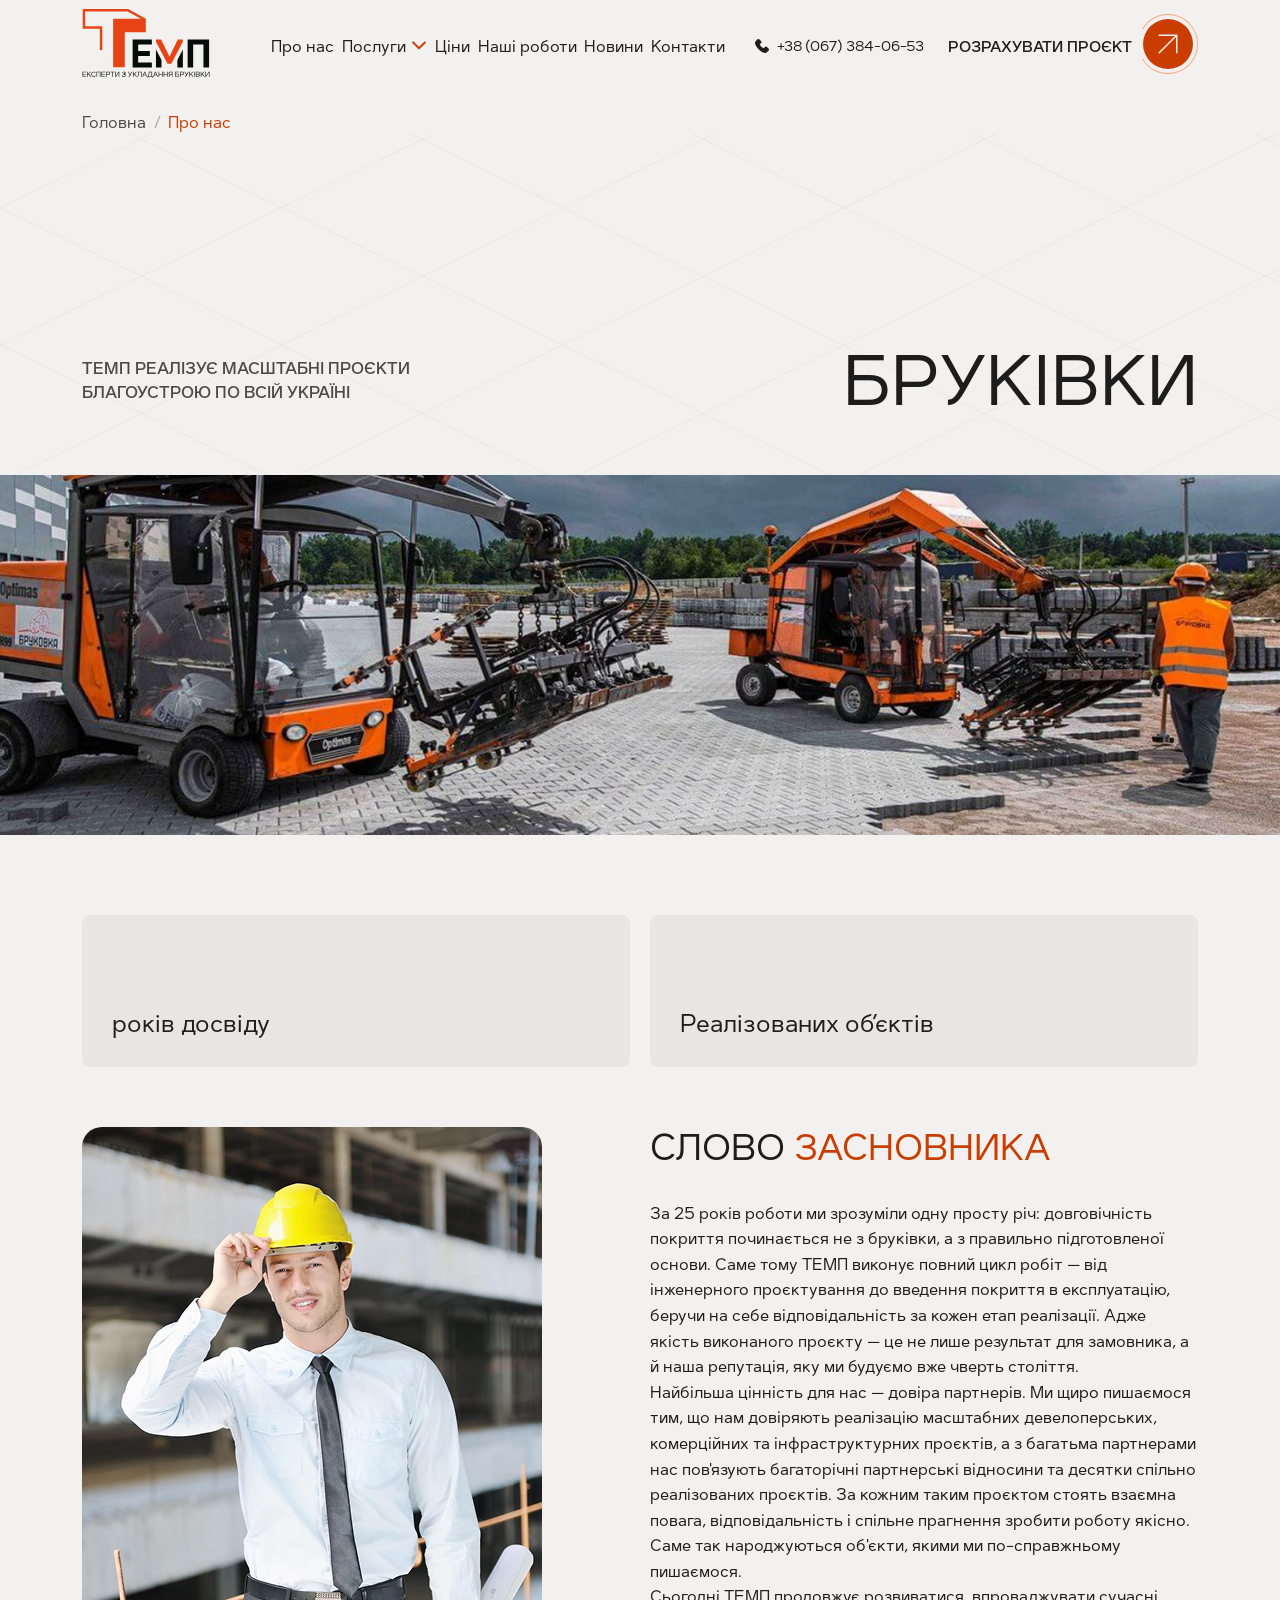
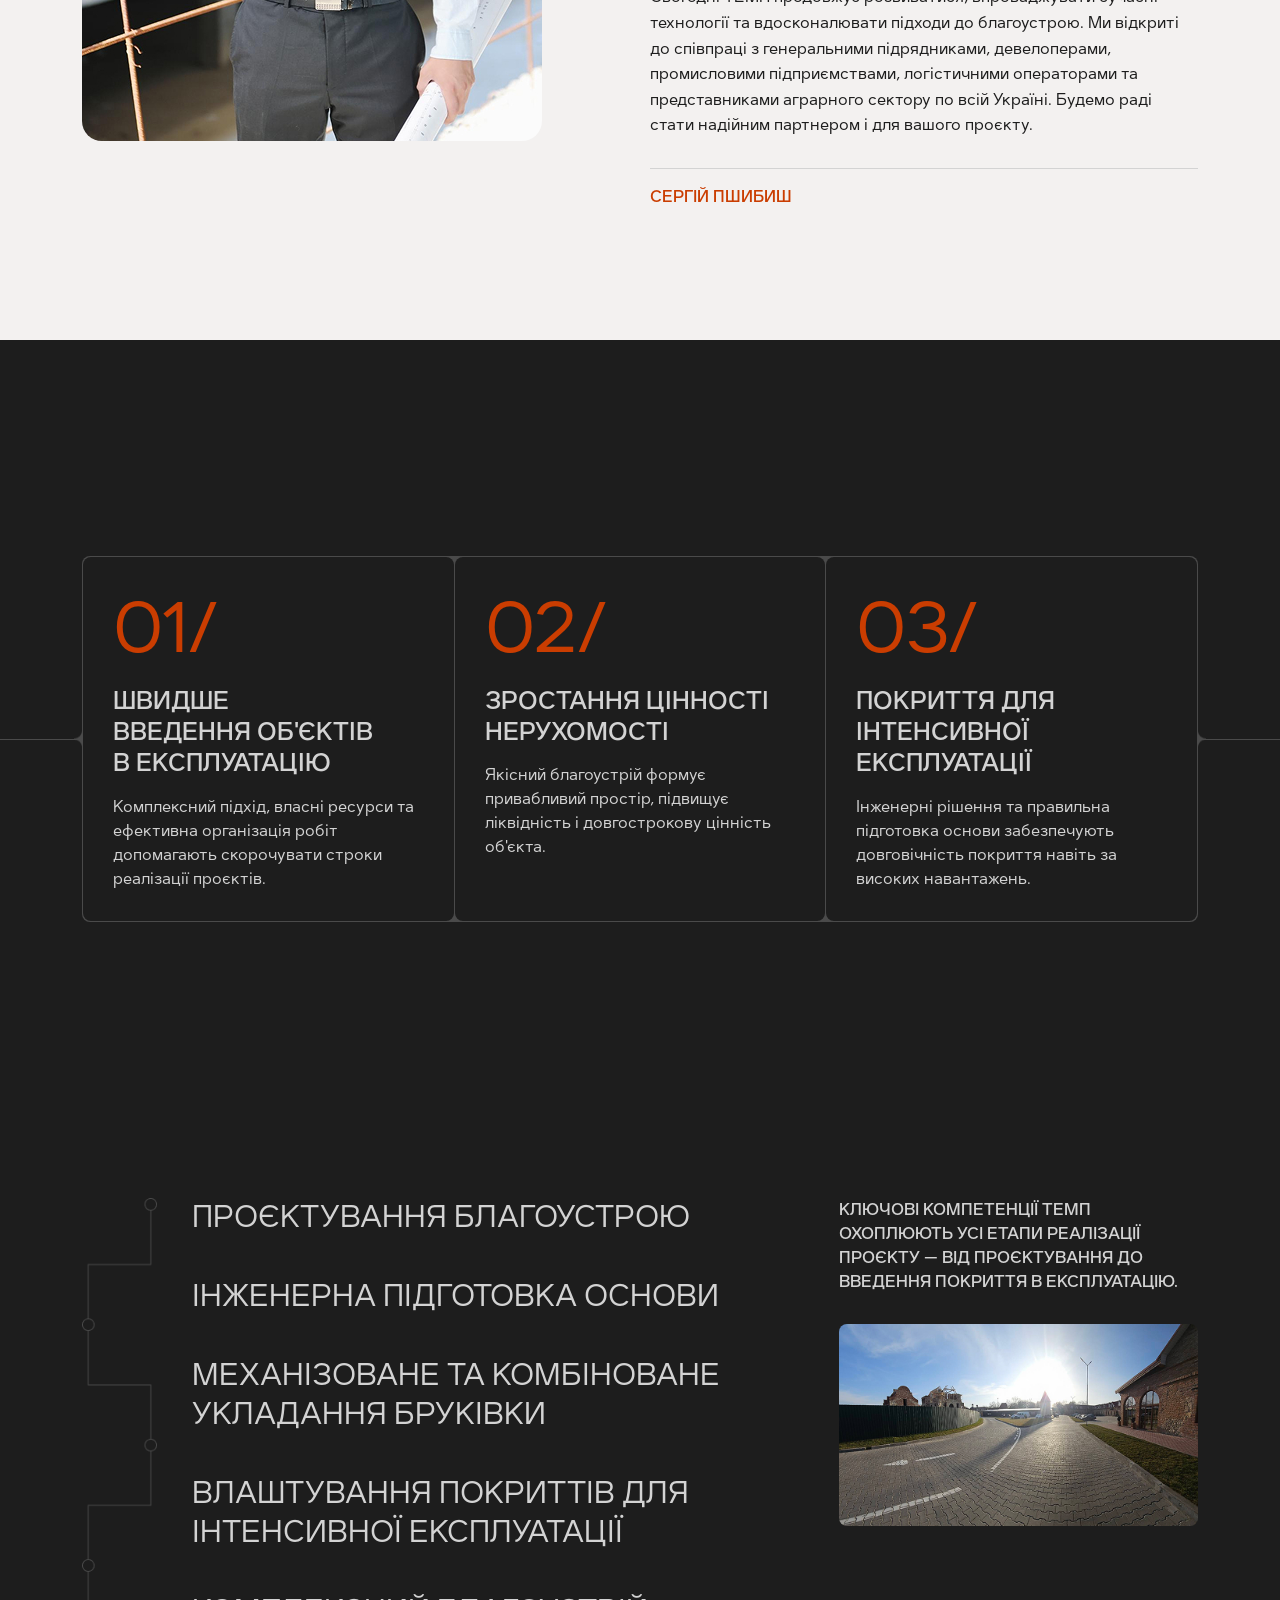
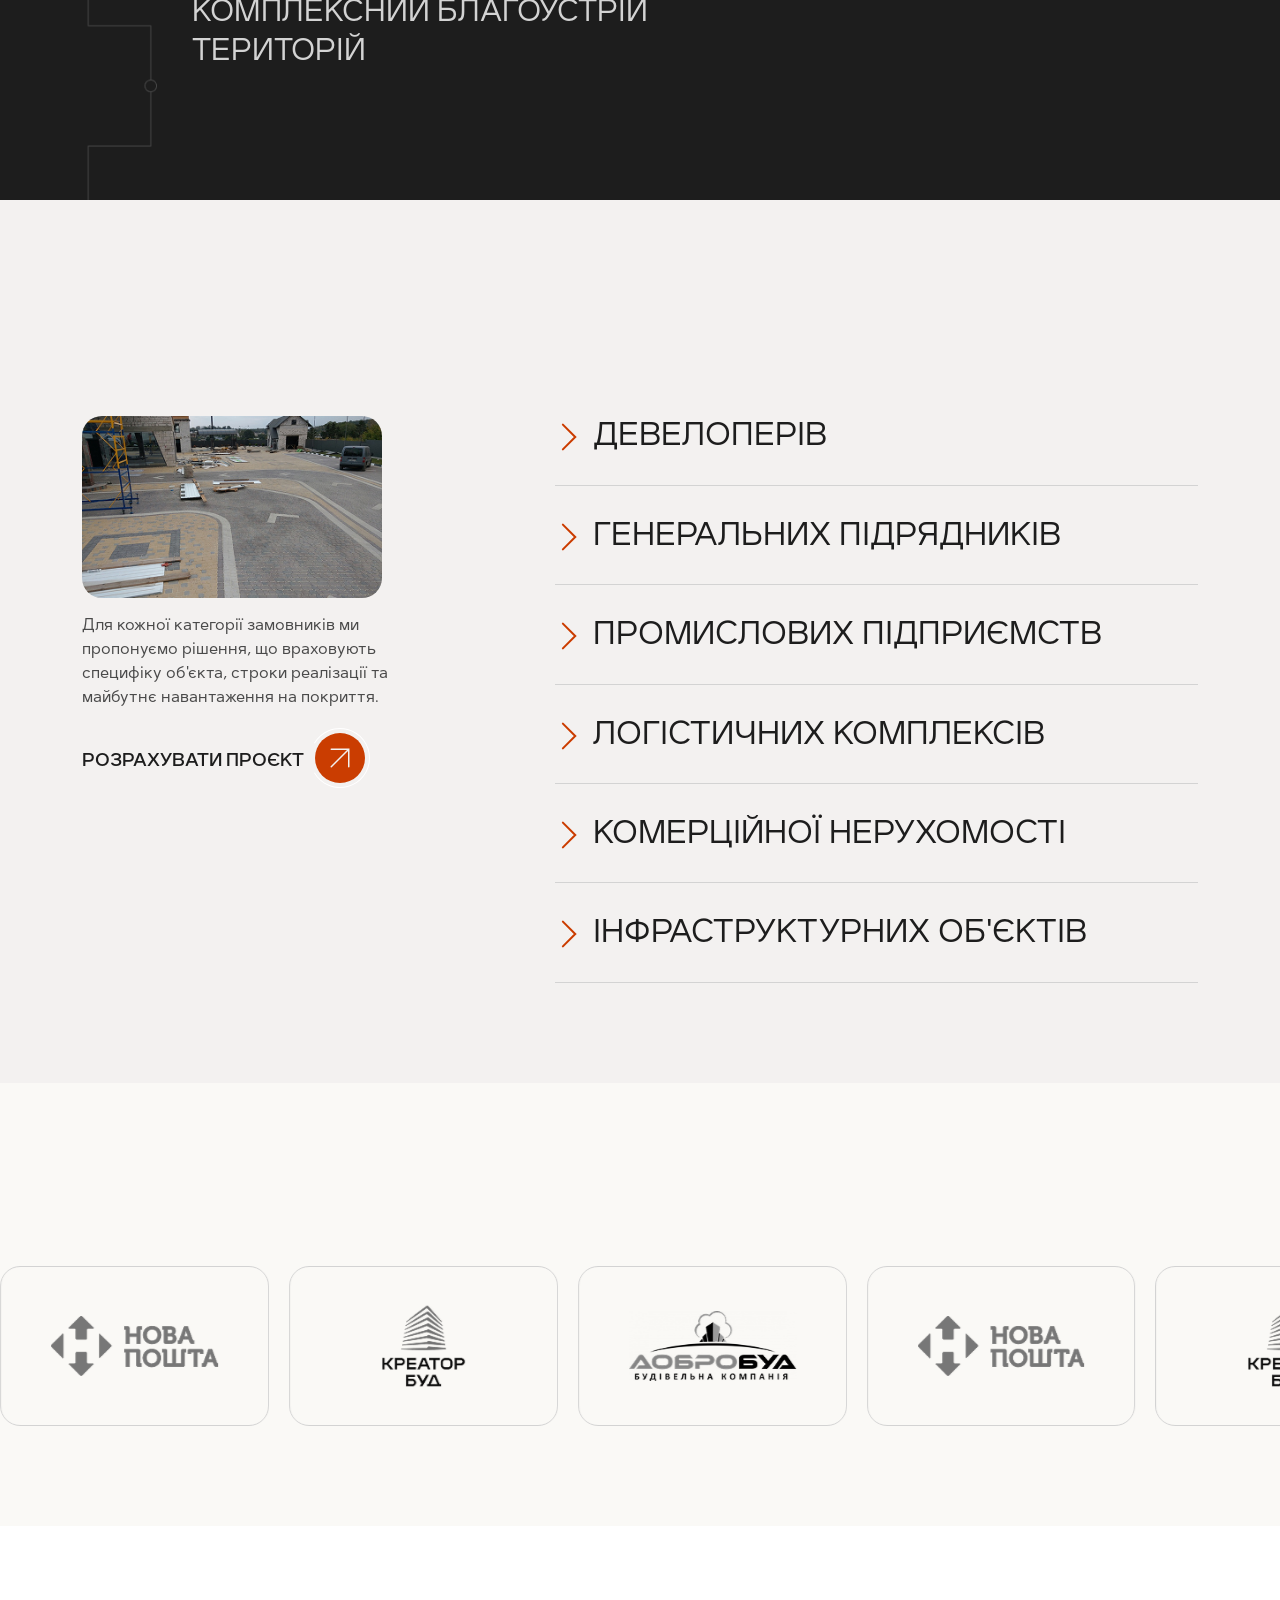
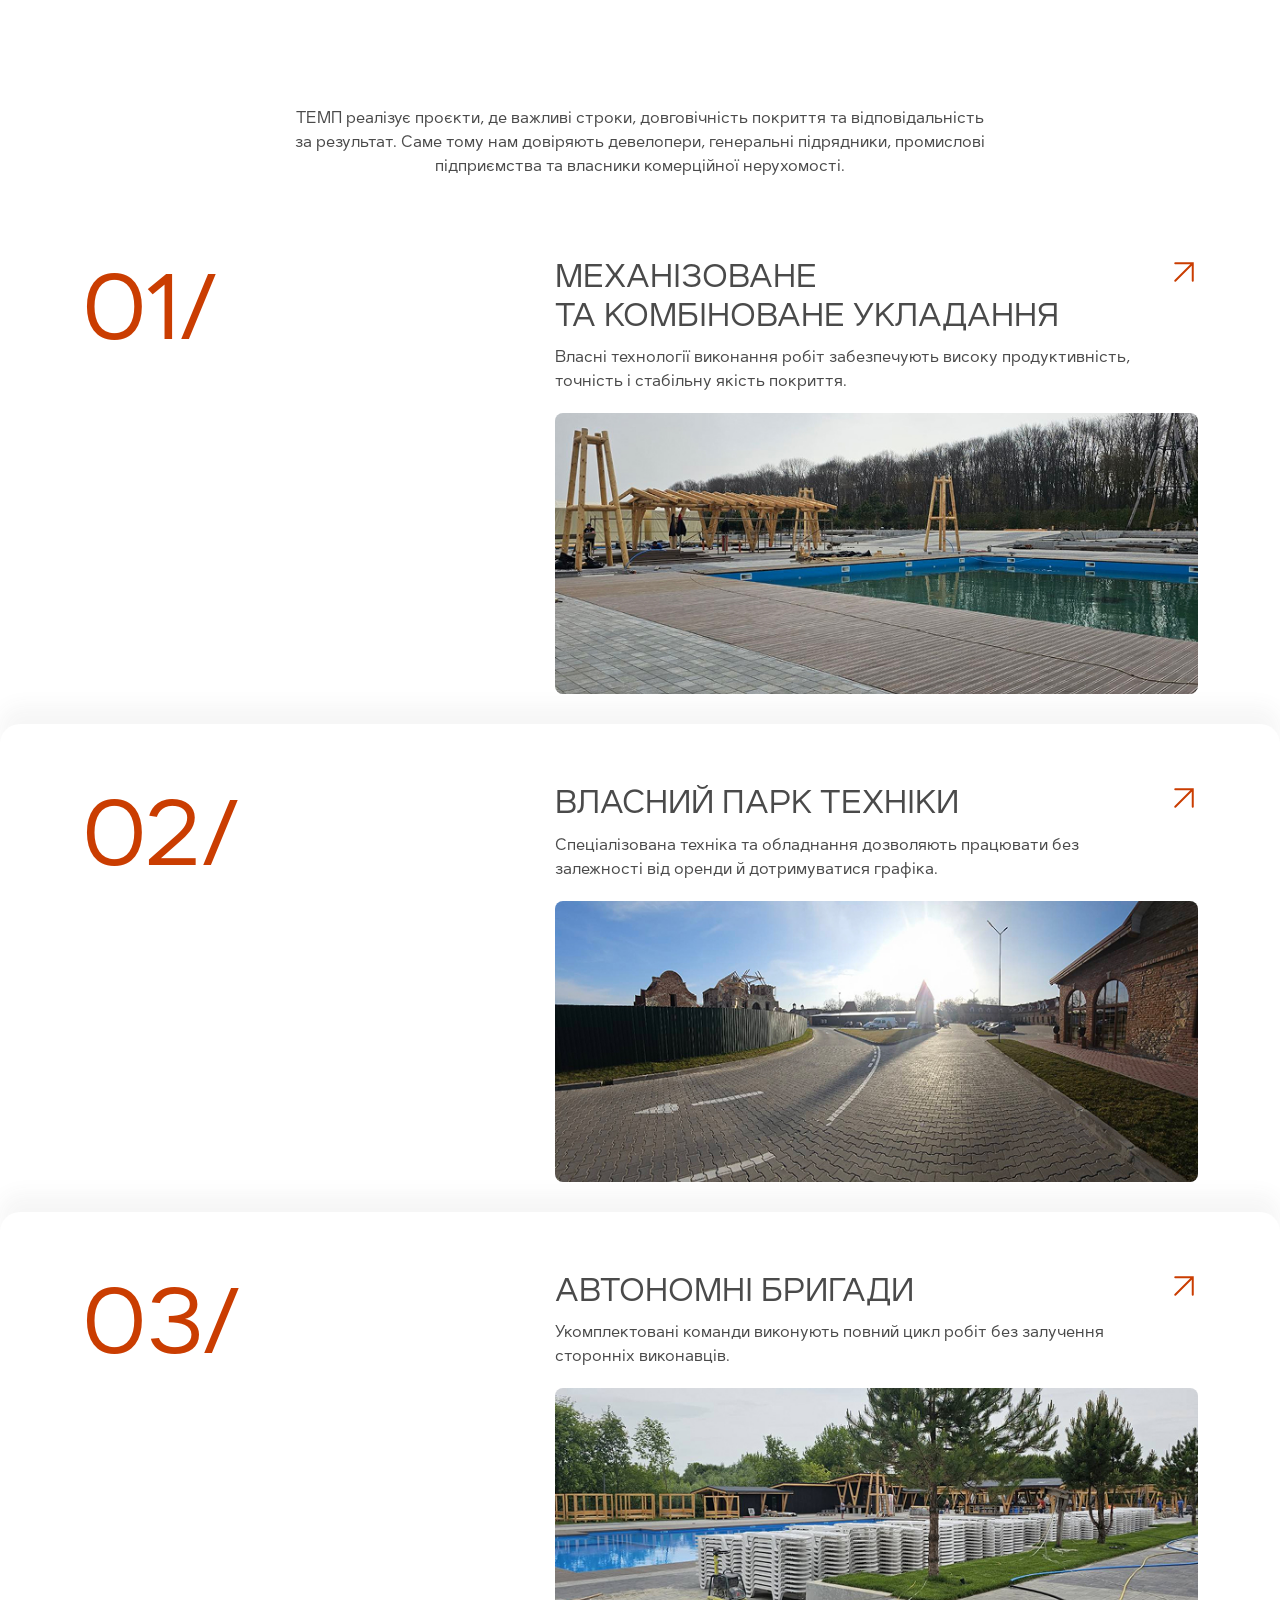
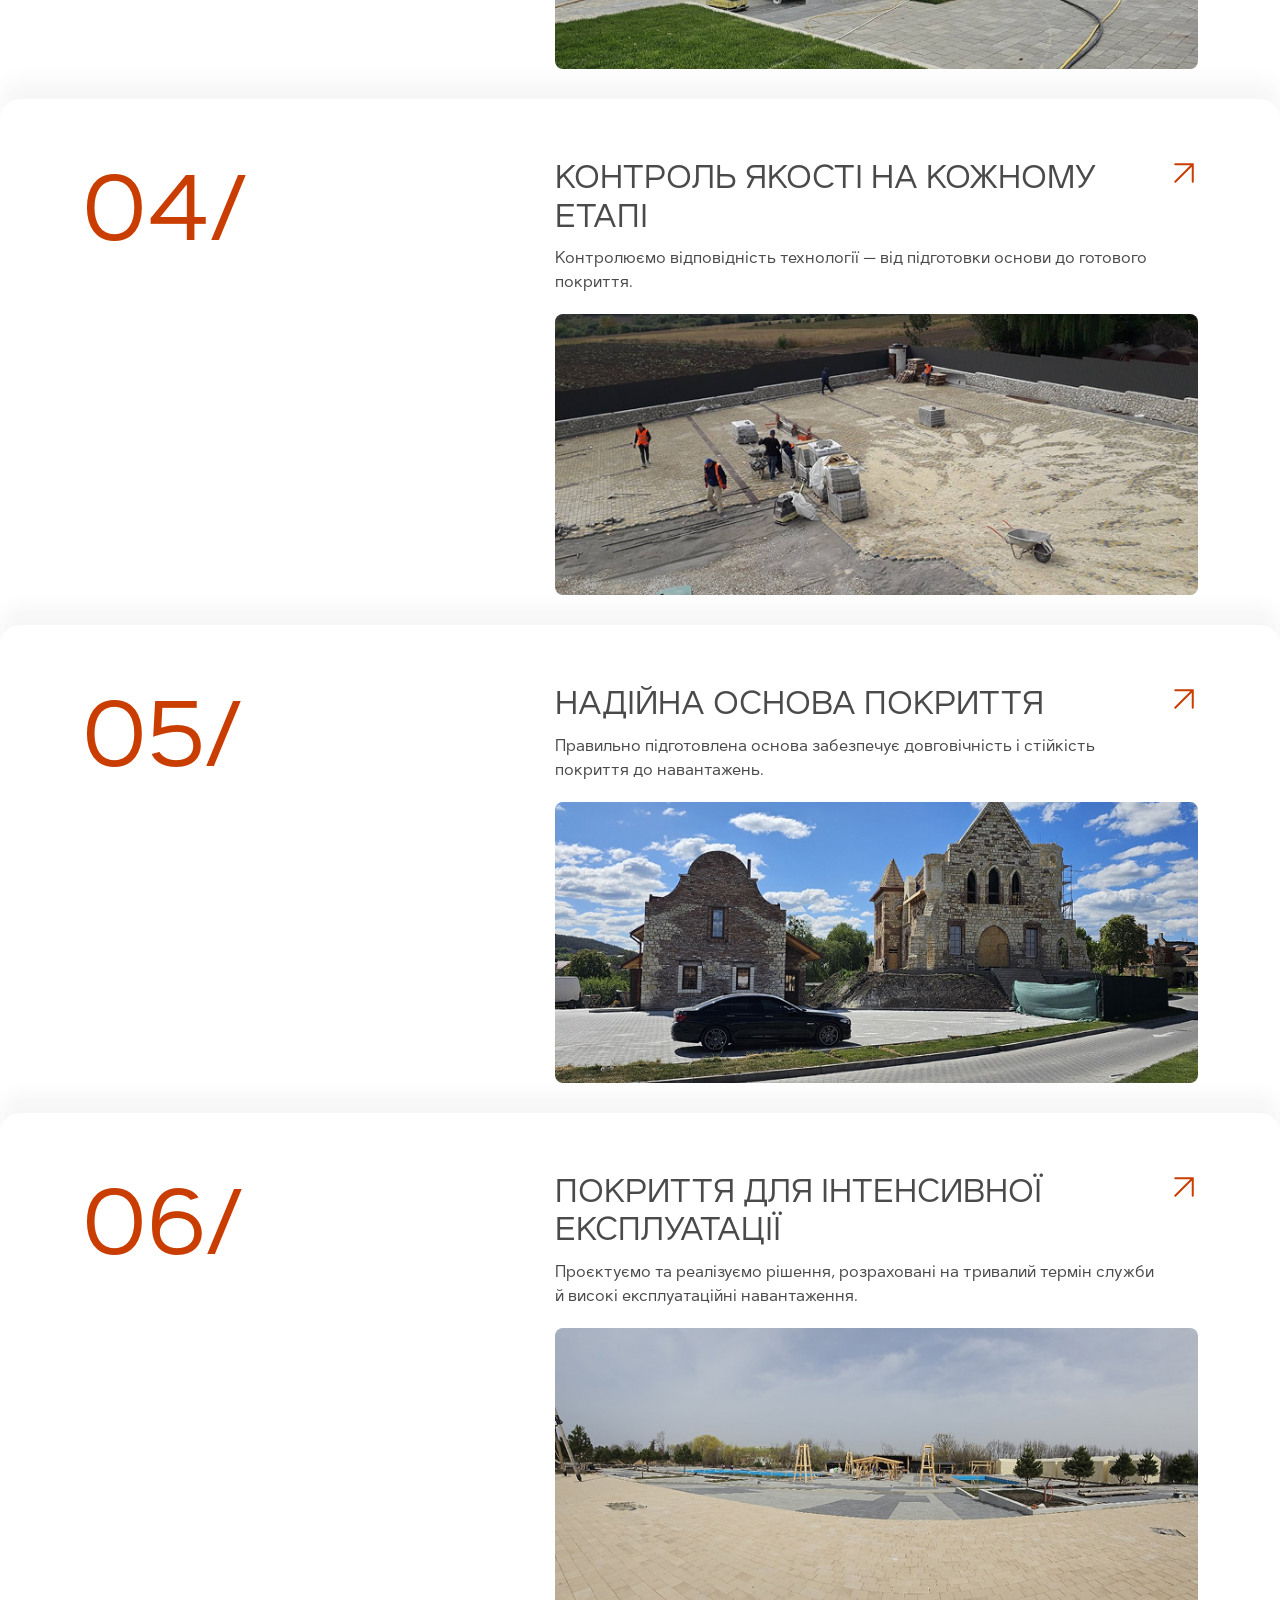
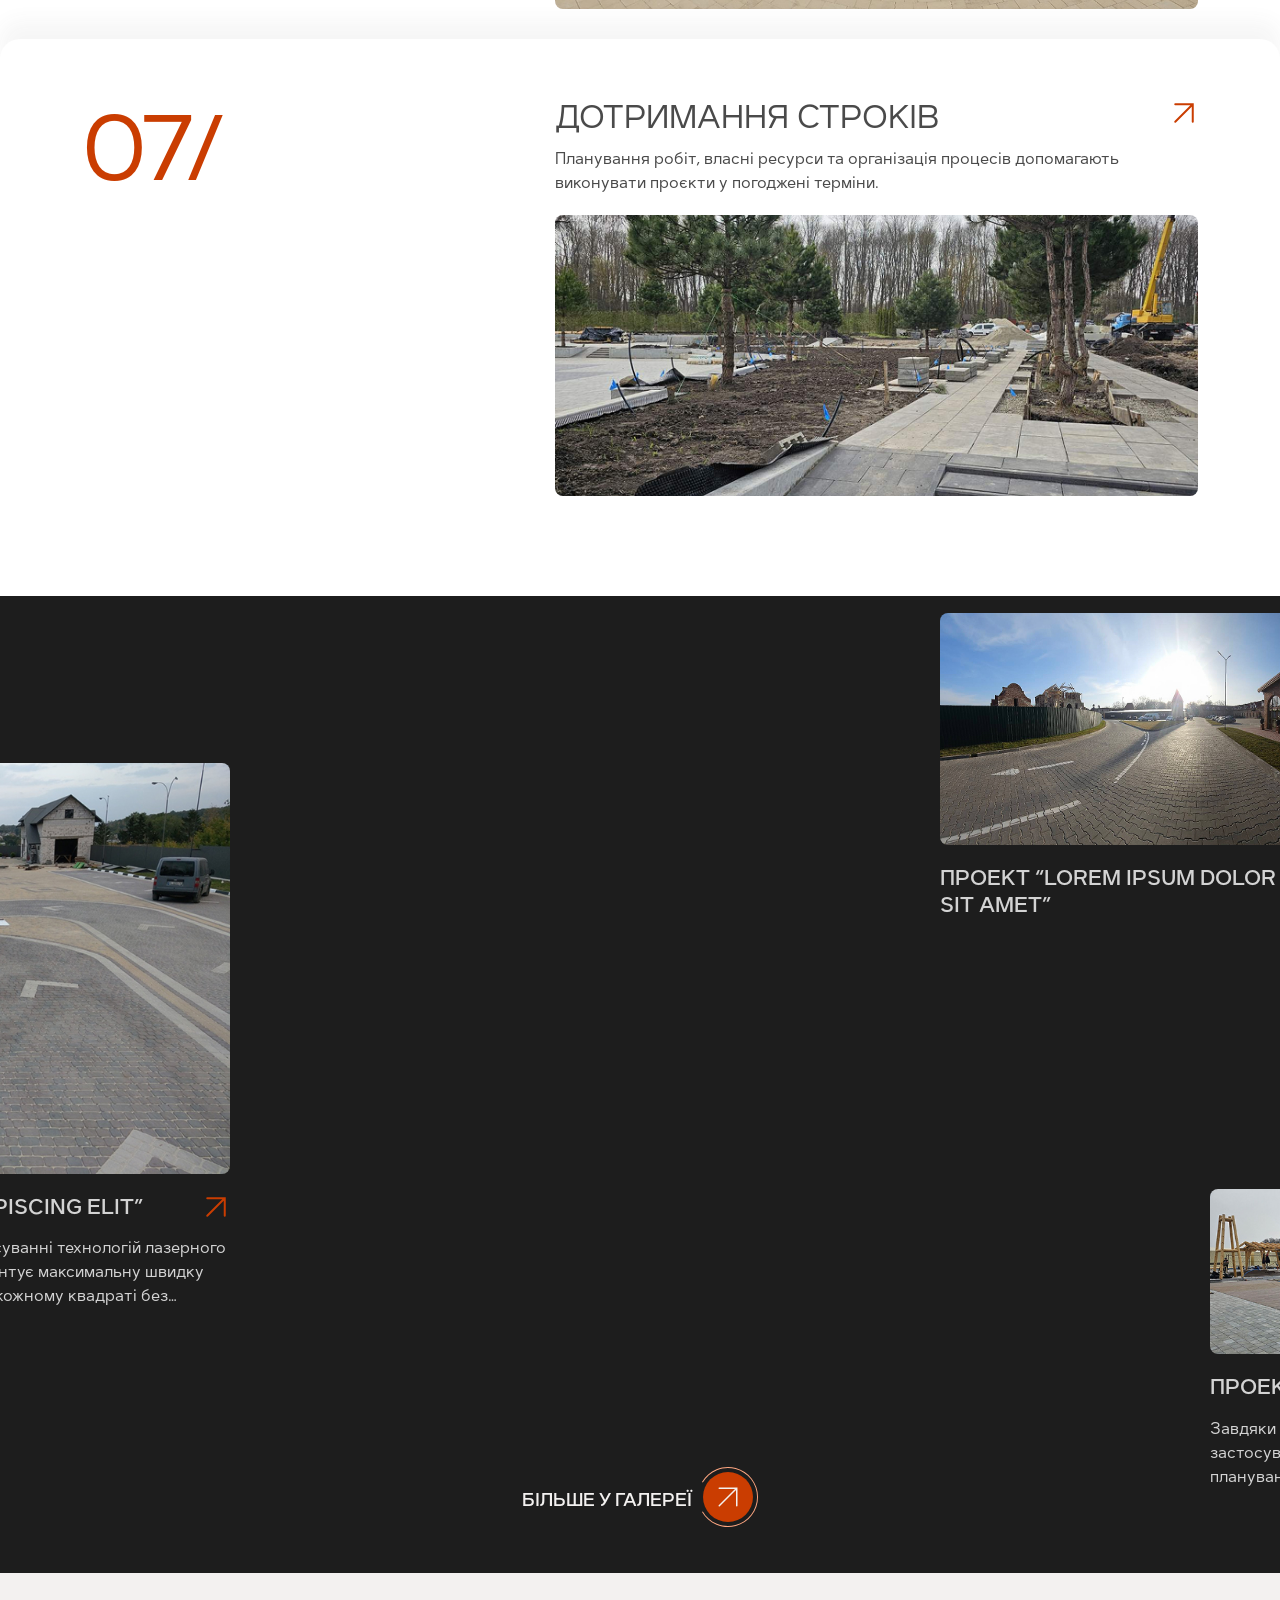
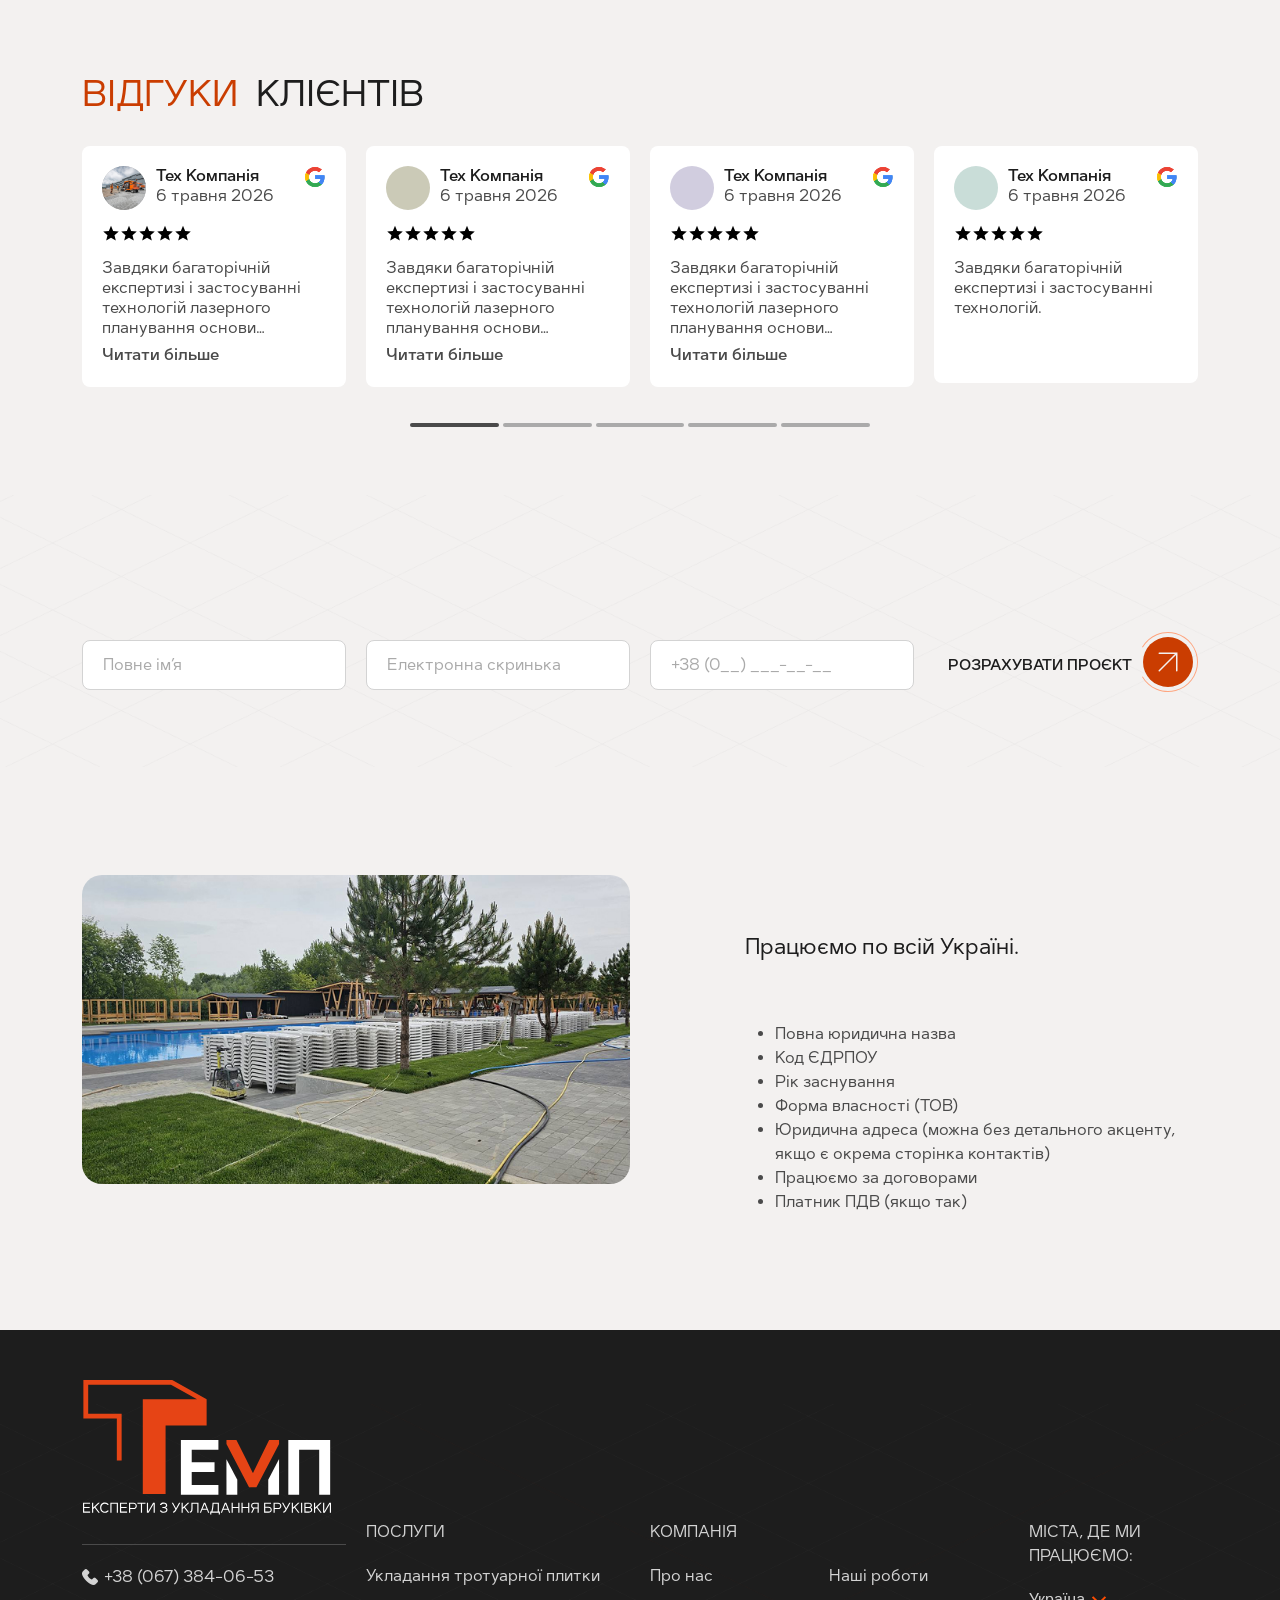
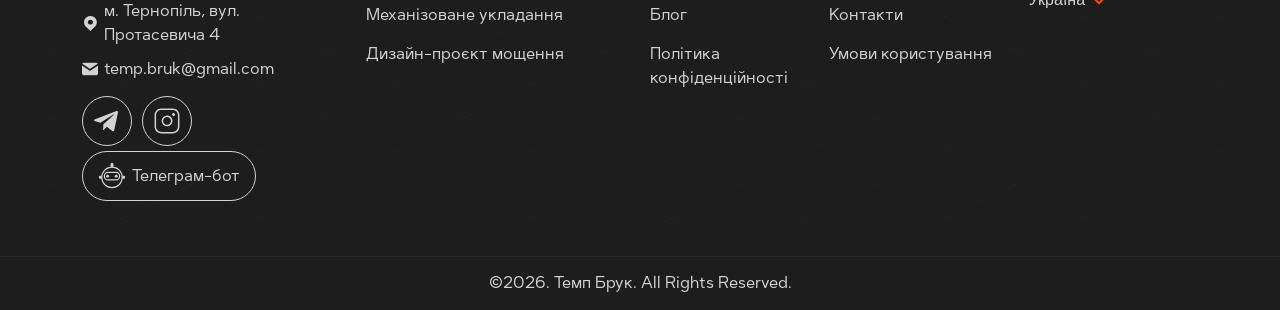
==== commit 2e8b5896: "Add files via upload" ====
--- a/about.html
+++ b/about.html
@@ -54,7 +54,7 @@
                                     </ul>
                                 </li>
                                 <li class="menu-item"><a href="#">Ціни</a></li>
-                                <li class="menu-item"><a href="#">Портфоліо</a></li>
+                                <li class="menu-item"><a href="#">Наші роботи</a></li>
                                 <li class="menu-item"><a href="#">Новини</a></li>
                                 <li class="menu-item"><a href="#">Контакти</a></li>
                             </ul>
@@ -1094,7 +1094,7 @@
                                 <p class="title">Компанія</p>
                                 <ul class="listcol2">
                                     <li><a href="#">Про нас</a></li>
-                                    <li><a href="#">Портфоліо</a></li>
+                                    <li><a href="#">Наші роботи</a></li>
                                     <li><a href="#">Блог</a></li>
                                     <li><a href="#">Контакти</a></li>
                                     <li><a href="#">Політика конфіденційності</a></li>
--- a/css/style.css
+++ b/css/style.css
@@ -1 +1 @@
-@charset "UTF-8";@font-face{font-family:"DexaPro";src:url("../fonts/DexaPro-200-ExtraLight.otf") format("opentype");font-weight:200;font-style:normal;font-display:swap}@font-face{font-family:"DexaPro";src:url("../fonts/DexaPro-300-Light.otf") format("opentype");font-weight:300;font-style:normal;font-display:swap}@font-face{font-family:"DexaPro";src:url("../fonts/DexaPro-400-Regular.otf") format("opentype");font-weight:400;font-style:normal;font-display:swap}@font-face{font-family:"DexaPro";src:url("../fonts/DexaPro-500-Medium.otf") format("opentype");font-weight:500;font-style:normal;font-display:swap}@font-face{font-family:"DexaPro";src:url("../fonts/DexaPro-600-SemiBold.otf") format("opentype");font-weight:600;font-style:normal;font-display:swap}@font-face{font-family:"DexaPro";src:url("../fonts/DexaPro-700-Bold.otf") format("opentype");font-weight:700;font-style:normal;font-display:swap}@font-face{font-family:"DexaPro";src:url("../fonts/DexaPro-800-ExtraBold.otf") format("opentype");font-weight:800;font-style:normal;font-display:swap}@font-face{font-family:"DexaPro";src:url("../fonts/DexaPro-900-Black.otf") format("opentype");font-weight:900;font-style:normal;font-display:swap}@font-face{font-family:"icomoon";src:url("../fonts/icomoon.eot?jwvwkx");src:url("../fonts/icomoon.eot?jwvwkx#iefix") format("embedded-opentype"),url("../fonts/icomoon.ttf?jwvwkx") format("truetype"),url("../fonts/icomoon.woff?jwvwkx") format("woff"),url("../fonts/icomoon.svg?jwvwkx#icomoon") format("svg");font-weight:normal;font-style:normal;font-display:block}[class*=" icon-"],[class^=icon-]{font-family:"icomoon"!important;speak:never;font-style:normal;font-weight:normal;font-variant:normal;text-transform:none;line-height:1;-webkit-font-smoothing:antialiased;-moz-osx-font-smoothing:grayscale}.icon-footer-loc:before{content:"\e901"}.icon-footer-email:before{content:"\e903"}.icon-tel-icon:before{content:"\e900"}body,html{height:100%}*{-webkit-box-sizing:border-box;box-sizing:border-box}.main{-webkit-box-flex:1;-ms-flex:1 1 auto;flex:1 1 auto;padding-top:100px}.main>*{background-color:#F3F1F0;z-index:2;position:relative}.pagewrapper{min-height:100%;display:-webkit-box;display:-ms-flexbox;display:flex;-webkit-box-orient:vertical;-webkit-box-direction:normal;-ms-flex-direction:column;flex-direction:column}body{margin:0;padding:0;position:relative;font-family:"DexaPro",sans-serif;background:#F3F1F0;line-height:150%;color:#1D1D1D}body.hidden{overflow:hidden}@media (min-width:1500px){.container{max-width:1444px}}.row:not(.g-0){margin-left:-10px;margin-right:-10px}.row:not(.g-0)>*{padding-left:10px;padding-right:10px}input{outline:none}img{max-width:100%}h1,h2,h3,h4,h5,h6,p{margin:0}h2{color:#1D1D1D;text-transform:uppercase;font-size:50px;font-weight:400;line-height:120%;margin-bottom:60px}h2.white{color:#F3F1F0}h3{color:#4A4A4A;text-transform:uppercase;font-size:50px;font-weight:400;line-height:120%;margin-bottom:20px}h3.white{color:#F3F1F0}.dark-bg{background-color:#1D1D1D}.grey-bg{background:#D3D3D3}.white-bg{background:#fff}.orange-text{color:#CA3D01}section{padding:130px 0}.p0{padding:0}.text-center{text-align:center}.text-end{text-align:right}.posrel{position:relative}.circle-animation{position:absolute;right:0;top:50%;-webkit-transform:translateY(-50%);transform:translateY(-50%);width:60px;height:60px;display:-webkit-box;display:-ms-flexbox;display:flex;-webkit-box-align:center;-ms-flex-align:center;align-items:center;-webkit-box-pack:center;-ms-flex-pack:center;justify-content:center;margin-top:-3px}.circle-animation svg{width:100%;-webkit-transition:0.5s;transition:0.5s}.circle-animation svg path,.circle-animation svg rect{-webkit-transition:0.3s;transition:0.3s}.circle-animation .calculate__icons{display:-webkit-box;display:-ms-flexbox;display:flex;width:28px;height:28px;overflow:hidden;position:absolute;-webkit-box-orient:vertical;-webkit-box-direction:normal;-ms-flex-direction:column;flex-direction:column;color:inherit;overflow:hidden}.circle-animation .default-ic{-webkit-transition:opacity 0.3s,-webkit-transform 0.3s;transition:opacity 0.3s,-webkit-transform 0.3s;transition:transform 0.3s,opacity 0.3s;transition:transform 0.3s,opacity 0.3s,-webkit-transform 0.3s;opacity:1;-webkit-transform:translate(0,0);transform:translate(0,0)}.circle-animation .hover-ic{-webkit-transition:opacity 0.3s,-webkit-transform 0.3s;transition:opacity 0.3s,-webkit-transform 0.3s;transition:transform 0.3s,opacity 0.3s;transition:transform 0.3s,opacity 0.3s,-webkit-transform 0.3s;opacity:0;-webkit-transform:translate(-100%,0);transform:translate(-100%,0)}a:hover .circle-animation .default-ic,button:hover .circle-animation .default-ic{opacity:0;-webkit-transform:translate(100%,-100%);transform:translate(100%,-100%);-webkit-transition:opacity 0.3s,-webkit-transform 0.3s;transition:opacity 0.3s,-webkit-transform 0.3s;transition:transform 0.3s,opacity 0.3s;transition:transform 0.3s,opacity 0.3s,-webkit-transform 0.3s}a:hover .circle-animation .hover-ic,button:hover .circle-animation .hover-ic{opacity:1;-webkit-transform:translate(0,-100%);transform:translate(0,-100%);-webkit-transition:opacity 0.3s ease 0.2s,-webkit-transform 0.3s ease 0.2s;transition:opacity 0.3s ease 0.2s,-webkit-transform 0.3s ease 0.2s;transition:transform 0.3s ease 0.2s,opacity 0.3s ease 0.2s;transition:transform 0.3s ease 0.2s,opacity 0.3s ease 0.2s,-webkit-transform 0.3s ease 0.2s}a:hover .circle-animation svg,button:hover .circle-animation svg{-webkit-transform:rotate(-360deg);transform:rotate(-360deg)}a:hover .circle-animation svg path,a:hover .circle-animation svg rect,button:hover .circle-animation svg path,button:hover .circle-animation svg rect{fill:#B03501}a.white:hover .circle-animation svg,button.white:hover .circle-animation svg{-webkit-transform:rotate(-360deg);transform:rotate(-360deg)}a.white:hover .circle-animation svg path,button.white:hover .circle-animation svg path{fill:#fff}.linkarr-anim{display:-webkit-box;display:-ms-flexbox;display:flex;width:28px;height:28px;overflow:hidden;position:absolute;-webkit-box-orient:vertical;-webkit-box-direction:normal;-ms-flex-direction:column;flex-direction:column;color:inherit;overflow:hidden;padding:0;border:none;outline:none;background:transparent;cursor:pointer;position:absolute;right:0;top:50%;-webkit-transform:translateY(-50%);transform:translateY(-50%)}.linkarr-anim svg{width:100%;-webkit-transition:0.5s;transition:0.5s}.linkarr-anim svg path,.linkarr-anim svg rect{-webkit-transition:0.3s;transition:0.3s}.linkarr-anim .default-ic{-webkit-transition:opacity 0.3s,-webkit-transform 0.3s;transition:opacity 0.3s,-webkit-transform 0.3s;transition:transform 0.3s,opacity 0.3s;transition:transform 0.3s,opacity 0.3s,-webkit-transform 0.3s;opacity:1;-webkit-transform:translate(0,0);transform:translate(0,0)}.linkarr-anim .hover-ic{-webkit-transition:opacity 0.3s,-webkit-transform 0.3s;transition:opacity 0.3s,-webkit-transform 0.3s;transition:transform 0.3s,opacity 0.3s;transition:transform 0.3s,opacity 0.3s,-webkit-transform 0.3s;opacity:0;-webkit-transform:translate(-100%,0);transform:translate(-100%,0)}a:hover .default-ic{opacity:0;-webkit-transform:translate(100%,-100%);transform:translate(100%,-100%);-webkit-transition:opacity 0.3s,-webkit-transform 0.3s;transition:opacity 0.3s,-webkit-transform 0.3s;transition:transform 0.3s,opacity 0.3s;transition:transform 0.3s,opacity 0.3s,-webkit-transform 0.3s}a:hover .hover-ic{opacity:1;-webkit-transform:translate(0,-100%);transform:translate(0,-100%);-webkit-transition:opacity 0.3s ease 0.2s,-webkit-transform 0.3s ease 0.2s;transition:opacity 0.3s ease 0.2s,-webkit-transform 0.3s ease 0.2s;transition:transform 0.3s ease 0.2s,opacity 0.3s ease 0.2s;transition:transform 0.3s ease 0.2s,opacity 0.3s ease 0.2s,-webkit-transform 0.3s ease 0.2s}a:hover .default-ic svg,a:hover .hover-ic svg{-webkit-transform:rotate(-360deg);transform:rotate(-360deg)}a:hover .default-ic svg path,a:hover .default-ic svg rect,a:hover .hover-ic svg path,a:hover .hover-ic svg rect{fill:#B03501}.showmorebtn{color:#1D1D1D;font-size:18px;font-weight:500;line-height:120%;position:relative;text-decoration:none;padding-right:66px;text-transform:uppercase}.showmorebtn .btnicon{position:absolute;left:50%;top:50%;-webkit-transform:translate(-50%,-50%);transform:translate(-50%,-50%)}.showmorebtn .btnstatus{display:inline-block;width:28px;height:28px;left:50%;top:50%;-webkit-transform:translate(-50%,-50%);transform:translate(-50%,-50%);position:absolute}.showmorebtn .btnstatus:after,.showmorebtn .btnstatus:before{content:"";display:inline-block;width:22px;height:2px;background:#CA3D01;position:absolute;border-radius:10px;-webkit-transition:0.5s;transition:0.5s}.showmorebtn .btnstatus:after{top:50%;left:50%;-webkit-transform:translate(-50%,-50%);transform:translate(-50%,-50%)}.showmorebtn .btnstatus:before{top:50%;left:50%;-webkit-transform:translate(-50%,-50%) rotate(90deg);transform:translate(-50%,-50%) rotate(90deg)}.showmorebtn.active .btnstatus:after,.showmorebtn.active .btnstatus:before{background:#CA3D01}.showmorebtn.active .btnstatus:before{-webkit-transform:translate(-50%,-50%) rotate(0);transform:translate(-50%,-50%) rotate(0)}.showmorebtn.active .num{color:#CA3D01}.plusbtn{position:relative;width:60px;height:60px;display:inline-block;background:none;padding:0;border:none;cursor:pointer}.plusbtn .btnstatus{display:inline-block;width:28px;height:28px;left:50%;top:50%;-webkit-transform:translate(-50%,-50%);transform:translate(-50%,-50%);position:absolute}.plusbtn .btnstatus:after,.plusbtn .btnstatus:before{content:"";display:inline-block;width:22px;height:2px;background:#CA3D01;position:absolute;border-radius:10px;-webkit-transition:0.5s;transition:0.5s}.plusbtn .btnstatus:after{top:50%;left:50%;-webkit-transform:translate(-50%,-50%);transform:translate(-50%,-50%)}.plusbtn .btnstatus:before{top:50%;left:50%;-webkit-transform:translate(-50%,-50%) rotate(90deg);transform:translate(-50%,-50%) rotate(90deg)}.plusbtn.active .btnstatus:after,.plusbtn.active .btnstatus:before{background:#CA3D01}.plusbtn.active .btnstatus:before{-webkit-transform:translate(-50%,-50%) rotate(0);transform:translate(-50%,-50%) rotate(0)}.plusbtn.active .num{color:#CA3D01}.breadcrumbs{padding:10px 0 0 0}.breadcrumbs ul{list-style-type:none;margin:0;padding:0}.breadcrumbs ul li{font-size:16px;line-height:125%;color:#CA3D01;display:inline-block;vertical-align:middle;margin-right:18px;position:relative}.breadcrumbs ul li:after{content:"/";font-size:16px;line-height:125%;color:#AAAAAA;position:absolute;right:-15px;top:50%;-webkit-transform:translateY(-50%);transform:translateY(-50%)}.breadcrumbs ul li:last-child{margin-right:0}.breadcrumbs ul li:last-child:after{display:none}.breadcrumbs ul li a{color:#4A4A4A;text-decoration:none;-webkit-transition:0.3s;transition:0.3s}.breadcrumbs ul li a:hover{color:#CA3D01}@media (max-width:1499.8px){h2{font-size:42px;margin-bottom:30px}h3{font-size:36px}}@media (max-width:1399.8px){h2{font-size:36px}h3{font-size:32px}section{padding:100px 0}}@media (max-width:1199.8px){h2{font-size:32px}}@media (max-width:991.8px){h2{font-size:36px}.text-md-center{text-align:center}.text-md-start{text-align:left}}@media (max-width:767.8px){h2{font-size:32px}h2 br{display:none}section{padding:70px 0}}@media (max-width:575.8px){h2{font-size:28px}.circle-animation{width:40px;height:40px}.circle-animation svg{width:40px;height:40px}.circle-animation .calculate__icons{width:18px;height:18px}.breadcrumbs{padding-top:0}}.word{display:inline-block;overflow:hidden;vertical-align:bottom}.reveal-title{overflow:hidden}.reveal-title.in-view .char{-webkit-transform:translateY(0);transform:translateY(0)}.reveal-title .char{display:inline-block;-webkit-transform:translateY(100%);transform:translateY(100%);-webkit-transition:-webkit-transform 3s cubic-bezier(0.16,1,0.3,1);transition:-webkit-transform 3s cubic-bezier(0.16,1,0.3,1);transition:transform 3s cubic-bezier(0.16,1,0.3,1);transition:transform 3s cubic-bezier(0.16,1,0.3,1),-webkit-transform 3s cubic-bezier(0.16,1,0.3,1)}.reveal-up{-webkit-transition:opacity 0.7s ease,-webkit-transform 0.7s ease;transition:opacity 0.7s ease,-webkit-transform 0.7s ease;transition:opacity 0.7s ease,transform 0.7s ease;transition:opacity 0.7s ease,transform 0.7s ease,-webkit-transform 0.7s ease}.reveal-up.is-reveal-ready{opacity:0;-webkit-transform:translateY(28px);transform:translateY(28px)}.reveal-up.is-inview{opacity:1;-webkit-transform:translateY(0);transform:translateY(0)}.has-animation{position:relative}.has-animation img,.has-animation p,.has-animation video{opacity:0}.has-animation.animate-in img,.has-animation.animate-in p,.has-animation.animate-in video{-webkit-animation:textHidden 0.1s 1.1s forwards;animation:textHidden 0.1s 1.1s forwards}.has-animation.animate-in:after,.has-animation.animate-in:before{content:"";position:absolute;left:0;width:100%;z-index:10}.has-animation.animate-in:before{background-color:#1d1d1d}.has-animation.animate-in:after{background-color:#FC4C01;-webkit-animation-delay:0.5s;animation-delay:0.5s}.has-animation.animation-btt.animate-in:after,.has-animation.animation-btt.animate-in:before{bottom:0}.has-animation.animation-btt.animate-in:before{-webkit-animation:revealBTU 1.8s ease;animation:revealBTU 1.8s ease}.has-animation.animation-btt.animate-in:after{-webkit-animation:revealBTU 1s 0.6s ease;animation:revealBTU 1s 0.6s ease}.has-animation.animation-ttb.animate-in:after,.has-animation.animation-ttb.animate-in:before{top:0}.has-animation.animation-ttb.animate-in:before{-webkit-animation:revealTTB 1.8s ease;animation:revealTTB 1.8s ease}.has-animation.animation-ttb.animate-in:after{-webkit-animation:revealTTB 1s 0.6s ease;animation:revealTTB 1s 0.6s ease}@-webkit-keyframes revealBTU{0%{height:0;bottom:0}65%{height:100%;bottom:0}to{height:0;bottom:100%}}@keyframes revealBTU{0%{height:0;bottom:0}65%{height:100%;bottom:0}to{height:0;bottom:100%}}@-webkit-keyframes revealTTB{0%{height:0;top:0}65%{height:100%;top:0}to{height:0;top:100%}}@keyframes revealTTB{0%{height:0;top:0}65%{height:100%;top:0}to{height:0;top:100%}}@-webkit-keyframes textHidden{0%{opacity:0}to{opacity:1}}@keyframes textHidden{0%{opacity:0}to{opacity:1}}.hero{padding:40px 0 0 0;background:url("../img/main/hero-bg.png") no-repeat center/100% auto}.hero__wrapper{position:relative;padding-bottom:70px}.hero__title{margin:0;font-size:100px;line-height:115%;text-transform:uppercase;font-weight:400}.hero__title .hero__lgspace,.hero__title .hero__redtext,.hero__title .hero__smspace{display:block}.hero__redtext{color:#CA3D01}.hero__redtext .black-color{color:#1d1d1d}.hero__smspace{padding-left:25%}.hero__lgspace{padding-left:50%}.hero__thumbpic{width:340px;height:206px;position:absolute;right:0;top:-5px;border-radius:20px;overflow:hidden}.hero__thumbpic img,.hero__thumbpic video{width:100%;height:100%;-o-object-fit:cover;object-fit:cover;-o-object-position:50% 50%;object-position:50% 50%;vertical-align:top}.contact-link{position:relative;text-decoration:none;text-transform:uppercase;color:#1D1D1D;font-size:18px;font-weight:500;line-height:120%;-webkit-transition:0.3s;transition:0.3s;display:inline-block;padding:0 66px 0 0;border:none;background:transparent;cursor:pointer}.contact-link:hover{color:#B03501}.contact-link.white{color:#F3F1F0}.hero__info{display:-webkit-box;display:-ms-flexbox;display:flex;-webkit-box-align:center;-ms-flex-align:center;align-items:center;-webkit-box-pack:justify;-ms-flex-pack:justify;justify-content:space-between;max-width:600px;margin-top:-80px}.hero__info p{max-width:240px;margin:0;text-transform:uppercase;color:#4A4A4A;font-weight:500}.hero__info p a{color:#CA3D01}.hero__info p a{text-decoration:none;-webkit-transition:0.3s;transition:0.3s}.hero__info p a:hover{color:#B03501}.hero__mainpic{position:relative;overflow:hidden;height:420px}.hero__mainpic img,.hero__mainpic video{width:100%;height:100%;-o-object-fit:cover;object-fit:cover;-o-object-position:50% 50%;object-position:50% 50%}.benefits .col-md-6{border-bottom:1px solid #D3D3D3}.benefits .col-md-6:nth-child(2n) .benefits__item{padding-right:calc((100vw - 1420px) / 2)}.benefits .col-md-6:nth-child(odd) .benefits__item{padding-left:calc((100vw - 1420px) / 2);border-right:1px solid #D3D3D3}.benefits .col-md-6:nth-last-child(-n+2){border-bottom:none}.benefits__item{text-align:center;min-height:244px;height:100%;display:-webkit-box;display:-ms-flexbox;display:flex;-webkit-box-align:center;-ms-flex-align:center;align-items:center;-webkit-box-pack:center;-ms-flex-pack:center;justify-content:center;padding:40px 80px}.benefits__item p{font-size:30px;line-height:130%;font-weight:500;text-transform:uppercase}.clients{background:#4A4A4A;position:relative;overflow:hidden;padding-bottom:250px}.clients__leftcol{width:100%;max-width:36%;-webkit-box-flex:0;-ms-flex:0 0 36%;flex:0 0 36%;position:relative}.clients__leftcol:after{content:"";display:block;position:absolute;left:0;top:431px;background:#1D1D1D;height:calc(100% - 430px + 249px);width:100%;border-radius:8px 8px 8px 0}.clients__rightcol{width:100%;max-width:64%;-webkit-box-flex:0;-ms-flex:0 0 64%;flex:0 0 64%;padding-left:1px;padding-right:calc((100vw - 1420px) / 2);position:relative}.clients__rightcol:after,.clients__rightcol:before{content:"";display:block;position:absolute;right:-1px;background:#1D1D1D;height:calc(50% + 124px);width:calc((100vw - 1421px) / 2);border-radius:8px 0 0 8px}.clients__rightcol:after{top:0}.clients__rightcol:before{top:calc(50% + 126px)}a.gridbox:after,a.gridbox:before{content:"";position:absolute;top:0;width:50%;height:100%;background:#CA3D01;-webkit-transition:-webkit-transform 0.5s ease;transition:-webkit-transform 0.5s ease;transition:transform 0.5s ease;transition:transform 0.5s ease,-webkit-transform 0.5s ease;z-index:0}a.gridbox:before{left:0;-webkit-transform:translateY(-100%);transform:translateY(-100%)}a.gridbox:after{right:0;-webkit-transform:translateY(100%);transform:translateY(100%)}a.gridbox:hover:after,a.gridbox:hover:before{-webkit-transform:translateY(0);transform:translateY(0)}.gridbox{background:#1D1D1D;padding:20px;border-radius:8px;width:100%;display:-webkit-box;display:-ms-flexbox;display:flex;-webkit-box-align:center;-ms-flex-align:center;align-items:center;-webkit-box-pack:center;-ms-flex-pack:center;justify-content:center;text-align:center}.gridbox.v1{height:430px;border-radius:0 8px 8px 0}.gridbox.v2{height:250px}.gridbox.v3{height:109px;margin-top:1px}.gridbox.v4{height:368px;margin-top:1px}.gridbox h2{margin:0;padding-top:60px}a.gridbox{-webkit-transition:0.3s;transition:0.3s;text-decoration:none;color:#F3F1F0;font-size:22px;line-height:130%;position:relative;overflow:hidden}a.gridbox span{position:relative;z-index:2}.gridbox__wrapper{position:relative}.gridbox__wrapper.row{margin-left:-0.5px;margin-right:-0.5px}.gridbox__wrapper.row>*{padding-left:0.5px;padding-right:0.5px}.gridbox__wrapper:after{content:"";display:block;position:absolute;left:1px;top:calc(100% + 1px);background:#1D1D1D;height:249px;width:calc(100% - 1px);border-radius:8px}.clients__title .title{text-transform:uppercase;color:#CA3D01;font-size:100px;font-weight:500;line-height:115%}.clients__title .descr{margin:30px 0 0 0;text-transform:uppercase;color:#fff;font-size:22px;line-height:130%;font-weight:500}.workwithtemp{margin-top:-1px;position:relative;z-index:2}.workwithtemp .container{position:relative}.workwithtemp .title{font-size:50px;color:#F3F1F0;line-height:120%;text-transform:uppercase;position:absolute;margin-top:-100px;left:20px}.textslider{height:480px;position:relative}.textslider p{color:#fff;font-size:40px;line-height:130%;margin:0;max-width:940px}.textslider .slide-content{padding:40px 0 80px;display:-webkit-box;display:-ms-flexbox;display:flex;-webkit-box-align:center;-ms-flex-align:center;align-items:center;height:100%}.textslider__bg{position:absolute;left:0;top:0;width:100%;height:100%;-o-object-fit:cover;object-fit:cover;-o-object-position:50% 50%;object-position:50% 50%}.textslider__bg img{width:100%;height:100%;-o-object-fit:cover;object-fit:cover;-o-object-position:50% 50%;object-position:50% 50%}.textslider__bg:after{content:"";display:block;position:absolute;left:0;top:0;width:100%;height:100%;background:rgba(0,0,0,0.7)}.swiper-pagination.linepag{display:-webkit-box;display:-ms-flexbox;display:flex;gap:4px;width:100%;margin-bottom:40px}.swiper-pagination.linepag .swiper-pagination-bullet{-webkit-box-flex:1;-ms-flex:1;flex:1;height:4px;border-radius:10px;margin:0!important;background:#AAAAAA;opacity:1;opacity:0.5}.swiper-pagination.linepag .swiper-pagination-bullet-active{opacity:1;background:#F3F1F0}.trust{padding:130px 0;background:#FAF9F6}.trust h2{margin-bottom:60px}.logoslider .swiper-wrapper{-webkit-transition-timing-function:linear!important;transition-timing-function:linear!important}.logoslider__item{height:220px;display:-webkit-box;display:-ms-flexbox;display:flex;-webkit-box-align:center;-ms-flex-align:center;align-items:center;-webkit-box-pack:center;-ms-flex-pack:center;justify-content:center;border-radius:20px;background:#FAF9F6;border:1px solid #D3D3D3}.logoslider__item img{max-width:calc(100% - 100px);max-height:calc(100% - 40px)}.advantage-sect{background-image:url(../img/main/squares.png);background-repeat:no-repeat;background-position:center;background-size:100% auto}.advantage-sect__content .intro{margin-bottom:60px;max-width:700px}.advantage-sect__content .intro p{color:#fff}.advantage-sect__item{margin-bottom:30px}.advantage-sect__item p{color:#D3D3D3}.advantage-sect__item p .highlighted{font-size:40px;color:#CA3D01}.advantage-sect__item p .highlighted>*{line-height:100%;margin-bottom:-3px}.advantage-sect__item p .orange-text{font-style:normal;font-weight:500}.advantage-sect__img{position:relative;overflow:hidden;border-radius:20px}.advantage-sect__img img{width:100%;vertical-align:top}.advantage-sect__img.has-animation.animate-in:before{background-color:#D3D3D3}.infotext{margin-top:40px}.infotext p{color:#D3D3D3;text-transform:uppercase;font-size:22px;line-height:130%;font-weight:500}.infotext p:last-child{margin-bottom:0}.objects{padding-bottom:60px;position:relative;overflow:hidden}.objects .rightcol{padding-left:50px}.objects__item{display:block;margin-bottom:20px}.objects__item a{text-decoration:none}.objects__item.leftspace{padding-left:120px}.objects__item h4{text-transform:uppercase;color:#4A4A4A;font-size:22px;line-height:130%;font-weight:500;margin-bottom:15px;position:relative;padding-right:40px;-webkit-transition:0.3s;transition:0.3s}.objects__item p{color:#4A4A4A;margin:0;display:-webkit-box;-webkit-line-clamp:3;-webkit-box-orient:vertical;overflow:hidden}.objects__item a:hover .objects__item-img img{-webkit-transform:scale(1.05);transform:scale(1.05)}.objects__item a:hover h4{color:#CA3D01}.objects__item-img{position:relative;overflow:hidden;border-radius:8px;margin-bottom:30px}.objects__item-img.img-lg{aspect-ratio:4/3}.objects__item-img.img-md{aspect-ratio:1.78/1}.objects__item-img.img-sm{aspect-ratio:1.78/1}.objects__item-img img{position:absolute;left:0;top:0;width:100%;height:100%;-o-object-fit:cover;object-fit:cover;-o-object-position:50% 50%;object-position:50% 50%;-webkit-transition:1s;transition:1s}.bottsectbtn{text-align:center;margin-top:30px}.consult{padding:80px 0 85px;background-image:url("../img/main/consult-squares.png");background-repeat:no-repeat;background-position:center;background-size:100% auto}.consult .contact-link{font-family:"DexaPro",sans-serif}.inputfield input{width:100%;height:50px;border-radius:8px;background:#fff;border:1px solid #D3D3D3;padding-left:20px;padding-right:20px;font-family:"DexaPro",sans-serif;font-size:16px;-webkit-transition:0.3s;transition:0.3s}.inputfield input::-webkit-input-placeholder{color:#AAAAAA}.inputfield input::-moz-placeholder{color:#AAAAAA}.inputfield input:-ms-input-placeholder{color:#AAAAAA}.inputfield input::-ms-input-placeholder{color:#AAAAAA}.inputfield input::placeholder{color:#AAAAAA}.inputfield input:focus{border-color:#CA3D01}.cta h2{margin:0}.cta h2 .subtext{color:#F3F1F0;font-size:16px;line-height:150%;display:inline-block;max-width:330px}.textsection .imgwrap{position:relative;overflow:hidden;border-radius:20px}.textsection img{vertical-align:top;width:100%}.textsection__content{max-width:580px}.textsection__content li,.textsection__content p{color:#4A4A4A}.textsection__content ul{padding-left:30px}.textsection__content h3,.textsection__content h4,.textsection__content h5,.textsection__content h6{font-weight:400;margin-bottom:10px;line-height:130%}.textsection__content h3{font-size:30px}.textsection__content h4{font-size:24px}.textsection__content h5{font-size:21px}.textsection__content h6{font-size:16px}.benefits__item .orange-text,.highlighted,.orange-text{margin:0 0.25em}.benefits__item .orange-text:first-child,.highlighted:first-child,.orange-text:first-child{margin-left:0}.benefits{position:sticky;top:0;z-index:1}.clients{position:relative;z-index:2}@media (max-width:1499.8px){.hero__title{font-size:80px}.hero__thumbpic{height:165px}.hero__info{max-width:550px;margin-top:-70px}.benefits__item p{font-size:24px}.benefits__item{min-height:200px}.logoslider__item{height:180px}.workwithtemp .title{font-size:42px;margin-top:-80px}.objects__item-img{margin-bottom:20px}.trust h2{margin-bottom:40px}.benefits .col-md-6:nth-child(2n) .benefits__item,.clients__rightcol{padding-right:calc((100vw - 1300px) / 2)}.benefits .col-md-6:nth-child(odd) .benefits__item{padding-left:calc((100vw - 1300px) / 2)}.clients__rightcol:after,.clients__rightcol:before{width:calc((100vw - 1301px) / 2)}.objects__item h4{font-size:21px}}@media (max-width:1399.8px){.hero__title{font-size:70px;line-height:130%}.hero__info{max-width:500px}.hero__mainpic{height:360px}.clients{padding-bottom:160px}.clients__title .title{font-size:80px;margin-bottom:10px}.gridbox.v2{height:200px}.textslider{height:400px}.logoslider__item{height:160px}.consult .contact-link{font-size:15px;font-weight:500}.trust{padding:100px 0}.clients__title .descr{font-size:18px}.infotext p{font-size:20px}.textslider p,.workwithtemp .title{font-size:36px}.benefits .col-md-6:nth-child(2n) .benefits__item,.clients__rightcol{padding-right:calc((100vw - 1120px) / 2)}.benefits .col-md-6:nth-child(odd) .benefits__item{padding-left:calc((100vw - 1120px) / 2)}.clients__rightcol:after,.clients__rightcol:before{width:calc((100vw - 1121px) / 2)}}@media (max-width:1199.8px){.hero__title{font-size:50px}.hero__smspace{padding-left:15%}.hero__lgspace{padding-left:35%}.hero__thumbpic{height:180px;width:320px}.hero__wrapper{padding-bottom:50px}.hero__info{margin-top:15px;max-width:570px}.benefits__item{min-height:160px;padding:20px}.gridbox.v2{height:150px}.gridbox h2{padding-top:20px}.clients__title .title{font-size:60px}.clients__title .descr{font-weight:400}.gridbox.v1{height:340px}.clients__leftcol:after{height:calc(100% - 340px + 159px);top:341px}.gridbox__wrapper:after{height:159px}.clients__rightcol:after,.clients__rightcol:before{height:calc(50% + 79px)}.clients__rightcol:before{top:calc(50% + 80px)}.gridbox.v4{height:300px}a.gridbox{font-size:18px}.textslider{height:360px}.advantage-sect__content .intro{margin-bottom:30px}.objects__item.leftspace{padding-left:80px}.cta h2 .subtext{font-size:12px;max-width:240px}.benefits__item p{font-size:21px}.textslider p,.workwithtemp .title{font-size:32px}.benefits .col-md-6:nth-child(2n) .benefits__item,.clients__rightcol{padding-right:calc((100vw - 940px) / 2)}.benefits .col-md-6:nth-child(odd) .benefits__item{padding-left:calc((100vw - 940px) / 2)}.clients__rightcol:after,.clients__rightcol:before{width:calc((100vw - 941px) / 2)}}@media (max-width:991.8px){.hero__lgspace,.hero__smspace{padding-left:0!important}.hero__thumbpic{width:35%}.hero__title{width:64%;font-size:46px}.hero__info{max-width:100%}.gridbox.v4{height:200px}.clients__rightcol:after{display:none}.clients__rightcol:before{height:calc(100% + 160px);top:0}.objects__item.leftspace{padding-left:40px}.consult h2{text-align:center}.consult .contact-link{margin-top:30px}.cta{text-align:center}.cta h2{margin-bottom:20px}.cta h2 br{display:none}.cta .contact-link{margin-top:30px}.cta h2 .subtext{max-width:100%;font-size:20px;margin-top:10px}.textsection__content{max-width:100%}.benefits .col-md-6:nth-child(2n) .benefits__item,.clients__rightcol{padding-right:calc((100vw - 700px) / 2)}.benefits .col-md-6:nth-child(odd) .benefits__item{padding-left:calc((100vw - 700px) / 2)}.clients__rightcol:after,.clients__rightcol:before{width:calc((100vw - 701px) / 2)}}@media (max-width:767.8px){.hero__thumbpic img,.hero__thumbpic video{display:none}.benefits__item{min-height:120px}.benefits .col-md-6:nth-child(odd) .benefits__item{border-right:none}.benefits .col-md-6:nth-child(odd){border-bottom:1px solid #D3D3D3}.clients__title .title{font-size:50px}.gridbox.v3{height:80px}.gridbox.v4{height:160px}.workwithtemp .title{margin-top:-60px}.textslider p{font-size:24px}.textslider p br{display:none}.logoslider__item{height:120px}.logoslider__item img{max-width:calc(100% - 60px);max-height:calc(100% - 30px)}.hero__mainpic,.textslider{height:300px}.consult,.trust{padding:70px 0}.objects__item-img.img-lg,.objects__item-img.img-md,.objects__item-img.img-sm{aspect-ratio:16/9}.objects__item.leftspace{padding-left:0}.objects .rightcol{padding-left:calc(var(--bs-gutter-x) * 0.5)}.inputfield{margin-bottom:10px}.hero__thumbpic{display:none}.hero__title{width:100%}.hero__mainpic{height:280px}.benefits .col-md-6:nth-child(2n) .benefits__item,.clients__rightcol{padding-right:calc((100vw - 520px) / 2)}.benefits .col-md-6:nth-child(odd) .benefits__item{padding-left:calc((100vw - 520px) / 2)}.clients__rightcol:after,.clients__rightcol:before{width:calc((100vw - 521px) / 2)}.benefits .col-md-6 .benefits__item{padding-right:calc((100vw - 520px) / 2);padding-left:calc((100vw - 520px) / 2)}}@media (max-width:575.8px){.hero{padding-top:20px}.hero__title{width:100%}.hero__info{-ms-flex-wrap:wrap;flex-wrap:wrap}.hero__info .contact-link{-webkit-box-ordinal-group:3;-ms-flex-order:2;order:2}.hero__info p{-webkit-box-ordinal-group:2;-ms-flex-order:1;order:1;width:100%;max-width:100%;-webkit-box-flex:0;-ms-flex:0 0 100%;flex:0 0 100%;margin-bottom:30px}.benefits__item{min-height:100px}.benefits__item p{font-size:18px}.clients__leftcol,.clients__rightcol{width:100%;max-width:100%;-webkit-box-flex:0;-ms-flex:0 0 100%;flex:0 0 100%}.clients__leftcol:after,.clients__rightcol:before{display:none}.gridbox.v1{height:auto;min-height:200px;border-radius:0 0 8px 8px;margin-bottom:1px}.gridbox h2{padding-top:0}.gridbox.v2{height:auto;padding:20px}.clients{padding-bottom:110px}.swiper-pagination.linepag{margin-bottom:20px}.textslider .slide-content{padding:40px 0}.gridbox__wrapper:after{height:114px;left:0}.trust h2{margin-bottom:20px}.consult{padding-top:40px}.contact-link{font-size:16px;padding-right:44px}.hero__info p{max-width:300px;font-size:15px}.hero__title{font-size:42px}.workwithtemp .title{font-size:28px}.textslider p{font-size:21px}.infotext p,.objects__item h4{font-size:18px}.cta h2 .subtext{font-size:16px}.clients__rightcol{padding-right:0;padding-left:0}.benefits .col-md-6:nth-child(2n) .benefits__item{padding-right:12px}.benefits .col-md-6:nth-child(odd) .benefits__item{padding-left:12px}}.hero_service .hero__smspace{padding-left:27%}.hero_service .hero__info{max-width:100%}.hero__description{display:-webkit-box;display:-ms-flexbox;display:flex;-ms-flex-wrap:wrap;flex-wrap:wrap;margin-top:-80px}.hero__description-left,.hero__description-right{width:100%;max-width:50%;-webkit-box-flex:0;-ms-flex:0 0 auto;flex:0 0 auto}.intro{max-width:375px;margin-bottom:40px}.intro p{max-width:375px;line-height:125%;font-weight:400;color:#4A4A4A}.hero__description .btngroup{-ms-flex-wrap:wrap;flex-wrap:wrap}.hero__description .btngroup a{margin-right:30px}.google-box{display:-webkit-box;display:-ms-flexbox;display:flex;-webkit-box-align:center;-ms-flex-align:center;align-items:center;text-decoration:none;max-width:408px;position:relative}.google-box ul{padding:0;margin:0}.google-box p,.google-box ul li{margin:0;color:#4A4A4A;text-transform:uppercase}.google-box .linkarr-anim{width:20px;height:20px;top:0;-webkit-transform:none;transform:none}.google-box__logo{width:100%;max-width:86px;-webkit-box-flex:0;-ms-flex:0 0 86px;flex:0 0 86px}.google-box_wrap{width:100%;max-width:calc(100% - 86px);-webkit-box-flex:0;-ms-flex:0 0 calc(100% - 86px);flex:0 0 calc(100% - 86px);padding-left:25px;padding-right:20px}.imageslider .imgwrapper{position:relative}.imageslider .imgwrapper img{width:100%;height:100%;-o-object-fit:cover;object-fit:cover;-o-object-position:50% 50%;object-position:50% 50%;vertical-align:top}.swiper-pagination.linepag.v2 .swiper-pagination-bullet{background:rgba(255,255,255,0.5)}.swiper-pagination.linepag.v2 .swiper-pagination-bullet-active{background:#4A4A4A}.benefits.no-sticky{position:relative}@media (max-width:767.8px){.benefits__service-anim{opacity:0;-webkit-transition:opacity 0.8s ease,-webkit-transform 0.8s ease;transition:opacity 0.8s ease,-webkit-transform 0.8s ease;transition:opacity 0.8s ease,transform 0.8s ease;transition:opacity 0.8s ease,transform 0.8s ease,-webkit-transform 0.8s ease}.benefits__service-anim[data-fade=left]{-webkit-transform:translateX(-40px);transform:translateX(-40px)}.benefits__service-anim[data-fade=right]{-webkit-transform:translateX(40px);transform:translateX(40px)}.benefits__service-anim.is-fade-in{opacity:1;-webkit-transform:translateX(0);transform:translateX(0)}.benefits__service-anim .char{-webkit-transform:none;transform:none;-webkit-transition:none;transition:none}}.services h2{text-align:center;font-size:70px;margin-bottom:50px}.services .introsect{max-width:700px;margin:0 auto;color:#4A4A4A;text-align:center}.services .introsect p{margin:0}.section-header{padding-bottom:20px}.stickysteps{position:relative}.stickysteps__header{position:sticky;top:100px;z-index:0;background:#fff}.stickysteps__item{background:#fff;padding:60px 0 0 0;border-radius:20px 20px 0 0;-webkit-box-shadow:0 -18px 20px rgba(74,74,74,0.05);box-shadow:0 -18px 20px rgba(74,74,74,0.05);padding-bottom:30px}.stickysteps__item:nth-of-type(2){-webkit-box-shadow:none;box-shadow:none}.stickysteps__item:last-child{padding-bottom:0}.stickysteps__item .stepnum{color:#CA3D01;font-size:130px;line-height:115%}.stickysteps__item{position:sticky}.stickysteps__item:nth-of-type(2){top:40px;z-index:1}.stickysteps__item:nth-of-type(3){top:40px;z-index:2}.stickysteps__item:nth-of-type(4){top:40px;z-index:3}.stickysteps__item:nth-of-type(5){top:40px;z-index:4}.stickysteps__item:nth-of-type(6){top:40px;z-index:5}.stickysteps__item:nth-of-type(7){top:40px;z-index:6}.stickysteps__item:nth-of-type(8){top:40px;z-index:7}.stickysteps__item:nth-of-type(9){top:40px;z-index:8}.stickysteps__item:nth-of-type(10){top:40px;z-index:9}.stickysteps__item:nth-of-type(11){top:40px;z-index:10}.stickysteps__info{text-decoration:none}.stickysteps__info h3{position:relative;padding-right:38px}.stickysteps__info p{padding-right:38px;color:#4A4A4A}.stickysteps__info .linkarr-anim{top:0;-webkit-transform:none;transform:none}.stickysteps__info .descr{margin-bottom:30px}.stickysteps__info .imgwrap{position:relative;border-radius:8px;overflow:hidden;aspect-ratio:16/9}.stickysteps__info .imgwrap img{vertical-align:top;-webkit-transition:0.7s;transition:0.7s;width:100%;height:100%;-o-object-fit:cover;object-fit:cover;-o-object-position:50% 50%;object-position:50% 50%}.stickysteps__info:hover .imgwrap img{-webkit-transform:scale(1.05);transform:scale(1.05)}.workobjects_leftcontent{position:sticky;top:110px}.workobjects_leftcontent .imgwrap{margin-bottom:30px}.workobjects_leftcontent .imgwrap img,.workobjects_leftcontent .imgwrap video{border-radius:20px;vertical-align:top;width:100%}.workobjects_leftcontent .descr{margin-bottom:54px}.workobjects_leftcontent .descr>:last-child{margin-bottom:0}.workobjects_leftcontent p{color:#D3D3D3}.accobj{border-bottom:1px solid #4A4A4A;padding-bottom:40px;margin-bottom:40px}.accobj:last-child{margin-bottom:0}.accobj .accordeon__body{padding-top:20px;display:none}.accobj .accordeon__header{padding:0 38px 0 55px;position:relative;cursor:pointer}.accobj .accordeon__header .num{position:absolute;left:0;top:5px;font-size:22px;line-height:130%;color:#D3D3D3;-webkit-transition:0.3s;transition:0.3s}.accobj .accordeon__header h3{color:#D3D3D3;font-size:40px;line-height:120%;margin:0}.accobj .imggroup{margin-top:44px}.accobj .imgwrap{overflow:hidden;position:relative;border-radius:8px;aspect-ratio:4/3}.accobj .imgwrap img{width:100%;height:100%;-o-object-fit:cover;object-fit:cover;-o-object-position:50% 50%;object-position:50% 50%;vertical-align:top}.accobj .acc-content{color:#D3D3D3;margin-bottom:44px}.accordeon__header .status{display:inline-block;width:28px;height:28px;right:0;top:0px;position:absolute}.accordeon__header .status:after,.accordeon__header .status:before{content:"";display:inline-block;width:22px;height:2px;background:#D3D3D3;position:absolute;border-radius:10px;-webkit-transition:0.5s;transition:0.5s}.accordeon__header .status:after{top:50%;left:50%;-webkit-transform:translate(-50%,-50%);transform:translate(-50%,-50%)}.accordeon__header .status:before{top:50%;left:50%;-webkit-transform:translate(-50%,-50%) rotate(90deg);transform:translate(-50%,-50%) rotate(90deg)}.accordeon__header .status.orange:after,.accordeon__header .status.orange:before{background:#CA3D01}.accordeon__header.active .status:after,.accordeon__header.active .status:before{background:#CA3D01}.accordeon__header.active .status:before{-webkit-transform:translate(-50%,-50%) rotate(0);transform:translate(-50%,-50%) rotate(0)}.accordeon__header.active .num{color:#CA3D01}.hidden-gallery{display:none}.workobjects{background-image:url("../img/service/squares.png")}.price h2{margin-bottom:50px}.price__descr{max-width:820px;color:#4A4A4A;margin-bottom:60px}.price__descr>:last-child{margin-bottom:0}.price-table__header{padding-bottom:15px;border-bottom:1px solid #D3D3D3}.price-table__title{margin:0;color:#4A4A4A;line-height:125%}.price-table__body{margin-bottom:54px}.price-table__body .row{border-bottom:1px solid #D3D3D3;padding:10px 0}.price-table__body .row:nth-child(n+5){display:none}.price-table__body .servtitle{margin:0;color:#1D1D1D}.price-table__body .servprice{margin:0;color:#CA3D01;font-size:22px;line-height:130%;text-align:right}.price-table:has(.showmorebtn.active) .price-table__body .row:nth-child(n+5){display:-webkit-box;display:-ms-flexbox;display:flex}.price{padding-bottom:80px}.technology{position:relative;overflow:hidden}.technology h2{margin-bottom:50px}.technology__grid{display:-webkit-box;display:-ms-flexbox;display:flex;gap:60px}.technology__col{-webkit-box-flex:1;-ms-flex:1;flex:1;min-width:0}.technology__descr{max-width:800px;color:#D3D3D3;margin-bottom:80px}.technology__item{margin-bottom:60px}.technology__item:last-child{margin-bottom:0}.technology__item .imgwrap{position:relative;overflow:hidden;aspect-ratio:4/3;border-radius:8px;margin-bottom:30px}.technology__item .imgwrap img{width:100%;height:100%;-o-object-fit:cover;object-fit:cover;-o-object-position:50% 50%;object-position:50% 50%;left:0;top:0;vertical-align:top}.technology__item h3{position:relative;padding-left:50px;color:#D3D3D3;text-transform:uppercase;font-size:30px;line-height:130%;margin-bottom:15px;font-weight:500}.technology__item h3 .num{position:absolute;left:0;top:0;color:#B03501;font-size:22px;font-weight:400}.technology__item .descr{color:#D3D3D3;display:-webkit-box;-webkit-line-clamp:8;-webkit-box-orient:vertical;overflow:hidden;margin-bottom:15px}.technology__item .descr>:last-child{margin-bottom:0}.technology__item:has(.plusbtn.active) .descr{display:block;-webkit-line-clamp:unset;overflow:visible}.technology__item .plusbtn.is-hidden{display:none}.faq{background:#FAF9F6}.accsimple{padding-bottom:15px;border-bottom:1px solid #D3D3D3;margin-bottom:15px}.accsimple:last-child{margin-bottom:0}.accsimple .accordeon__body{display:none}.accsimple .accordeon__header{cursor:pointer;position:relative}.accsimple .accordeon__header h4{color:#1D1D1D;font-size:22px;line-height:130%;font-weight:400}.accsimple .accordeon__body{padding-top:15px}.accsimple .accordeon__body .acc-content{color:#4A4A4A;max-width:640px}.accsimple .accordeon__body .acc-content>:last-child{margin-bottom:0}.testimonials.pt70{padding-top:70px}.testimonials-slider .posrel{padding-bottom:40px;margin:0 auto;width:100%;max-width:460px}.testimonials-slider .swiper-pagination{margin:0;bottom:0}.testimonial__item{background:#fff;border-radius:8px;padding:20px;min-height:237px}.testimonial__header{display:-webkit-box;display:-ms-flexbox;display:flex;-ms-flex-wrap:wrap;flex-wrap:wrap;margin-bottom:15px}.testimonial__header .avatar{width:100%;max-width:44px;-webkit-box-flex:0;-ms-flex:0 0 44px;flex:0 0 44px;height:44px;border-radius:50%;position:relative;overflow:hidden}.testimonial__header .avatar img{width:100%;height:100%;-o-object-fit:cover;object-fit:cover;-o-object-position:50% 50%;object-position:50% 50%;position:absolute;left:0;top:0}.testimonial__header .testimonial__info{width:100%;max-width:calc(100% - 44px);-webkit-box-flex:0;-ms-flex:0 0 calc(100% - 44px);flex:0 0 calc(100% - 44px);padding:0 37px 0 10px;position:relative}.testimonial__header .testimonial__info .name{margin:0;font-size:16px;font-weight:500;line-height:125%;color:#1D1D1D}.testimonial__header .testimonial__info .date{margin:0;font-size:16px;line-height:125%;color:#4A4A4A}.testimonial__header .testimonial__info .gogoleicon{position:absolute;right:0;top:0}.testimonial__rating{display:-webkit-box;display:-ms-flexbox;display:flex;-webkit-box-align:center;-ms-flex-align:center;align-items:center;-webkit-box-pack:start;-ms-flex-pack:start;justify-content:flex-start;margin-bottom:15px}.testimonial__rating img{width:18px}.testimonial__descr{color:#4A4A4A;display:-webkit-box;-webkit-line-clamp:4;-webkit-box-orient:vertical;overflow:hidden;margin-bottom:5px}.testimonial__descr p{margin:0;line-height:125%}.testimonial__body.is-expanded .testimonial__descr{display:block;-webkit-line-clamp:unset;overflow:visible}.testimonial__readmore{cursor:pointer;color:#4A4A4A;font-weight:500;line-height:125%;-webkit-transition:0.3s;transition:0.3s}.testimonial__readmore.is-hidden{display:none}.testimonial__readmore:hover{color:#CA3D01}.swiper-pagination.linepag.v3 .swiper-pagination-bullet{background:#AAAAAA;opacity:1}.swiper-pagination.linepag.v3 .swiper-pagination-bullet-active{background:#4A4A4A}.hero.hero_service{padding-top:20px}.accsimple .accordeon__header h4{padding-right:30px}@media (max-width:1530.8px){.stickysteps__info .imgwrap{aspect-ratio:16/7}}@media (max-width:1499.8px){.hero__description{margin-top:-70px}.services h2{font-size:50px}.stickysteps__item .stepnum{font-size:90px}.stickysteps__info h3{margin-bottom:10px}.stickysteps__info .descr{margin-bottom:20px}.workobjects_leftcontent .imgwrap{margin-bottom:15px}.workobjects_leftcontent .descr{margin-bottom:40px}.accobj{padding-bottom:25px;margin-bottom:25px}.technology__item .imgwrap{aspect-ratio:5/3}.price h2,.services h2,.technology h2{margin-bottom:30px}.technology__descr{margin-bottom:50px}.accobj .accordeon__header h3{font-size:32px}.technology__item h3{font-size:24px}}@media (max-width:1399.8px){.hero_service .hero__smspace{padding-left:24%}.hero_service .hero__lgspace{padding-left:45%}.workobjects_leftcontent .imgwrap{max-width:300px}.accobj .imgwrap{aspect-ratio:5/3}.price{padding-bottom:40px}.services h2{font-size:42px}.accobj .accordeon__header h3{font-size:28px}}@media (max-width:1199.8px){.hero__description{margin-top:-50px}.swiper-pagination.linepag{margin-bottom:20px}.stickysteps__item{padding-top:40px}.swiper-pagination.linepag.v3{margin-bottom:0}.services h2{font-size:36px}}@media (max-width:991.8px){.hero .btngroup a{margin-bottom:40px}.hero .btngroup a:last-child{margin-bottom:0}.hero.hero_service .hero__title{width:100%}.hero__description{margin-top:0}.hero__description-left{max-width:100%;-webkit-box-flex:0;-ms-flex:0 0 100%;flex:0 0 100%}.hero__description-right{max-width:100%;-webkit-box-flex:0;-ms-flex:0 0 100%;flex:0 0 100%}.intro{max-width:600px;width:100%}.intro p{max-width:100%}.imageslider .imgwrapper{height:300px}.stickysteps__item{top:60px!important}.workobjects_leftcontent{margin-bottom:50px}.workobjects_leftcontent .imgwrap{max-width:100%}.accobj .accordeon__header .num{top:1px}.stickysteps__item .stepnum{font-size:60px}.accobj .accordeon__header h3{font-size:24px}}@media (max-width:767.8px){.hero__description{margin-top:10px}.stickysteps__item .stepnum{font-size:50px}.services h2{font-size:32px}.stickysteps__info h3{font-size:26px}}@media (max-width:575.8px){.hero.hero_service .hero__title{font-size:36px}.hero__description .btngroup{display:-webkit-box;display:-ms-flexbox;display:flex;margin-bottom:30px}.hero__description .btngroup a{margin:0;margin-right:20px}.hero__description .btngroup a:last-child{margin-right:0}.google-box ul li{font-size:12px}.imageslider .imgwrapper{height:200px}.hero__wrapper{padding-bottom:30px}.stickysteps__item{padding-top:20px}.stickysteps__info p{padding-right:0}.stickysteps__item .stepnum{font-size:40px}.stickysteps__item{top:0!important}.row.imggroup .col-sm-6:first-child{margin-bottom:15px}.price-table__body{margin-bottom:35px}.plusbtn{width:40px;height:40px}.technology__item{margin-bottom:30px}.price-table__body .servprice{font-size:16px}.price-table__body .servtitle{font-size:15px}.showmorebtn{font-size:16px}.showmorebtn{padding-right:44px}.intro{margin-bottom:25px}.price h2{margin-bottom:20px}.services h2{font-size:28px;margin-bottom:20px}.stickysteps__info h3{font-size:24px}.technology__item h3{font-size:21px}.accsimple .accordeon__header h4{font-size:20px}.accobj .accordeon__header h3{font-size:18px}}.hero.hero_about{padding-top:20px}.hero.hero_about .hero__title .reveal-title.text-end{display:block;padding-right:40px}.hero.hero_about .hero__title .reveal-title:nth-child(2){padding-left:12px;letter-spacing:0.2px}.hero.hero_about .hero__info{max-width:395px}.hero.hero_about .hero__info p{max-width:100%}.founder-word{padding:80px 0 130px}.founder-word .row{row-gap:20px}.founder-word__card{padding:30px;background:rgba(29,29,29,0.05);border-radius:8px;min-height:190px;display:-webkit-box;display:-ms-flexbox;display:flex;-webkit-box-orient:vertical;-webkit-box-direction:normal;-ms-flex-direction:column;flex-direction:column;-webkit-box-pack:center;-ms-flex-pack:center;justify-content:center;-webkit-box-align:start;-ms-flex-align:start;align-items:flex-start}.founder-word__card p{margin:0;font-size:30px;color:#1D1D1D;line-height:110%}.founder-word__card .title{font-size:70px;font-weight:500;color:#CA3D01}.founder-word__content{margin-top:60px}.founder-word__content .imgwrap img{width:100%;max-width:460px;vertical-align:top;border-radius:20px}.founder-word__content p{color:#1D1D1D;line-height:160%;font-size:16px}.founder-word__author{margin-top:30px;padding-top:15px;border-top:1px solid #D3D3D3}.founder-word__author p{margin:0;color:#CA3D01;text-transform:uppercase;font-weight:500}.result{padding:130px 0 60px;position:relative;overflow:hidden}.resultrow{display:-webkit-box;display:-ms-flexbox;display:flex;gap:1px;background:#4A4A4A;border-radius:8px;padding:1px;position:relative}.resultrow:after{content:"";display:block;height:1px;width:100vw;position:absolute;left:50%;top:50%;-webkit-transform:translate(-50%);transform:translate(-50%);background:#4A4A4A}.result__card{background-color:#1D1D1D;border-radius:8px;width:100%;padding:30px;position:relative;z-index:1}.result__card .num{font-size:70px;line-height:120%;color:#CA3D01;margin-bottom:15px}.result__card h3{margin-bottom:15px;color:#D3D3D3;text-transform:uppercase;font-size:30px;line-height:130%;font-weight:500}.result__card p{margin:0;color:#D3D3D3;line-height:150%;font-size:16px}.result__card:last-child:after{content:"";position:absolute;width:9px;height:17px;background:url(../img/about/radius-element.png) no-repeat center center/100% 100%;position:absolute;right:-9px;top:50%;-webkit-transform:translateY(-50%);transform:translateY(-50%)}.result__card:first-child:after{content:"";position:absolute;width:9px;height:17px;background:url(../img/about/radius-element2.png) no-repeat center center/100% 100%;position:absolute;left:-9px;top:50%;-webkit-transform:translateY(-50%);transform:translateY(-50%)}.specialization{padding:130px 0 0 0}.specialization h2{margin-bottom:30px}.specialization h2 span{margin:0}.specialization__list{padding-left:110px;padding-bottom:130px}.specialization__list ul{list-style:none;margin:0;padding:0;display:-webkit-box;display:-ms-flexbox;display:flex;-webkit-box-orient:vertical;-webkit-box-direction:normal;-ms-flex-direction:column;flex-direction:column;gap:40px}.specialization__list ul li{text-transform:uppercase;font-size:30px;line-height:130%;color:#D3D3D3;opacity:0;-webkit-transition:opacity 0.7s ease,-webkit-transform 0.7s ease;transition:opacity 0.7s ease,-webkit-transform 0.7s ease;transition:opacity 0.7s ease,transform 0.7s ease;transition:opacity 0.7s ease,transform 0.7s ease,-webkit-transform 0.7s ease}.specialization__list ul li[data-fade=right]{-webkit-transform:translateX(60px);transform:translateX(60px)}.specialization__list ul li[data-fade=left]{-webkit-transform:translateX(-60px);transform:translateX(-60px)}.specialization__list ul li.is-fade-in{opacity:1;-webkit-transform:translateX(0);transform:translateX(0)}.specialization__list{background:url(../img/about/specialization-listbg.png) no-repeat 0 0/auto 100%}.specialization__descr p{margin-bottom:30px;text-transform:uppercase;line-height:150%;font-weight:500;color:#D3D3D3;font-size:16px}.specialization__descr .imgwrap img{border-radius:8px;vertical-align:top;width:100%}.realization .workobjects_leftcontent p{color:#4A4A4A}.linkslist ul{list-style:none;margin:0;padding:0}.linkslist ul li{margin-bottom:40px;padding-bottom:40px;border-bottom:1px solid #D3D3D3}.linkslist ul li a{text-decoration:none;text-transform:uppercase;color:#1D1D1D;font-size:40px;line-height:120%;position:relative;padding-left:38px;-webkit-transition:all 0.3s ease;transition:all 0.3s ease}.linkslist ul li a:before{content:"";display:inline-block;width:28px;height:48px;background:url(../img/about/list-arrow.svg) no-repeat center center/100% 100%;position:absolute;left:0;top:2px}.linkslist ul li a:hover{color:#CA3D01;padding-left:50px}.linkslist ul li:last-child{margin-bottom:0}.objects.dark-bg .objects__item h4,.objects.dark-bg .objects__item p{color:#D3D3D3}.objects.dark-bg .contact-link{color:#F3F1F0}.testimonials__about{padding-bottom:60px}.textsection__about h2{margin-bottom:15px}.textsection__about .subtitle{font-size:22px;line-height:130%;margin-bottom:60px;color:#1D1D1D}.linkslist ul li a{display:block}.specialization{overflow:hidden}@media (max-width:1499.8px){.hero.hero_about .hero__title .reveal-title:nth-child(2){padding-left:100px}.founder-word__card{min-height:150px}.specialization{padding-top:100px}.linkslist ul li{margin-bottom:30px;padding-bottom:30px}.linkslist ul li a:before{top:-3px}.founder-word__card .title{font-size:60px}.linkslist ul li a{font-size:32px}.founder-word__card p,.result__card h3{font-size:24px}}@media (max-width:1399.8px){.hero.hero_about .hero__title .reveal-title.text-end{padding-right:0}.result{padding:100px 0 60px}}@media (max-width:1199.8px){.hero.hero_about .hero__info{margin-top:-50px}.specialization__list ul li{font-size:24px}.specialization__list{padding-bottom:60px}}@media (max-width:991.8px){.hero.hero_about .hero__title{width:100%}.hero.hero_about .hero__title .reveal-title:nth-child(2){padding-left:0}.hero.hero_about .hero__title .reveal-title.text-end{text-align:left}.hero.hero_about .hero__info{margin-top:15px}.founder-word__content .imgwrap img{max-width:100%}.resultrow{-ms-flex-wrap:wrap;flex-wrap:wrap}.result__card{max-width:100%;-webkit-box-flex:0;-ms-flex:0 0 100%;flex:0 0 100%}.result__card h3 br{display:none}.result__card:first-child:after,.result__card:last-child:after,.resultrow:after{display:none}.specialization__list{padding-left:80px;padding-bottom:0;margin-bottom:50px}.specialization h2{text-align:left}.specialization{padding-bottom:60px}.linkslist ul li{margin-bottom:20px;padding-bottom:20px}.linkslist ul li a{font-size:24px;padding-left:30px}.linkslist ul li a:before{width:20px;height:32px;top:-4px}.linkslist{margin-bottom:30px}.realization .workobjects_leftcontent{margin-bottom:0}.textsection.textsection__about{padding-top:30px}.textsection__about .subtitle{margin-bottom:30px}.founder-word__card p{font-size:21px}}@media (max-width:767.8px){.hero.hero_about .hero__title{font-size:36px}.founder-word__descr h2{margin-bottom:10px}.founder-word{padding:70px 0}}@media (max-width:575.8px){.hero.hero_about .hero__title{font-size:25px}.hero.hero_about .hero__info p{margin-bottom:0}.hero__mainpic{height:200px}.founder-word__card{min-height:initial}.result{padding:70px 0 30px}.specialization{padding-top:50px}.specialization__list{padding-left:0;background:none}.specialization__list ul{gap:20px}.specialization__list ul li{font-size:18px;padding-left:20px}.specialization__list ul li:after{content:"";display:inline-block;width:6px;height:6px;border-radius:50%;background:#CA3D01;position:absolute;left:0;top:50%;-webkit-transform:translateY(-50%);transform:translateY(-50%);margin-top:-2px}.linkslist ul li a{font-size:21px}.result__card .num{font-size:60px;line-height:60px}.founder-word__card .title{font-size:48px}.result__card h3{font-size:21px}.founder-word__card p{font-size:18px}}.case-section{padding:30px 0 60px;position:relative;background:url(../img/main/hero-bg.png) center center/100% no-repeat}.case__content .subtitle{margin-bottom:15px;font-size:22px;line-height:130%;color:#4A4A4A}.case__content h1{color:#1D1D1D;font-size:40px;line-height:120%;font-weight:400;text-transform:uppercase;margin-bottom:30px}.case__task{margin-bottom:30px}.case__task p{line-height:125%;color:#4A4A4A}.case__task p:last-child{margin-bottom:0}.case__task .title{margin-bottom:15px;text-transform:uppercase;line-height:150%;font-weight:500}.work-complited .title{text-transform:uppercase;margin-bottom:20px;line-height:150%;font-weight:500}.work-complited p{line-height:125%;color:#4A4A4A}.work-complited ul{margin:0;padding:0;list-style:none;display:-webkit-box;display:-ms-flexbox;display:flex;-ms-flex-wrap:wrap;flex-wrap:wrap;row-gap:15px;-webkit-box-pack:justify;-ms-flex-pack:justify;justify-content:space-between}.work-complited ul li{width:100%;-webkit-box-flex:0;-ms-flex:0 0 calc(50% - 15px);flex:0 0 calc(50% - 15px);max-width:calc(50% - 15px);font-size:22px;line-height:130%;color:#1D1D1D;padding-top:15px;border-top:1px solid #D3D3D3;position:relative;padding-left:38px}.work-complited ul li:after{content:"";display:inline-block;width:28px;height:28px;background:url(../img/case/check.svg) center center/100% no-repeat;position:absolute;left:0;top:12px}.work-complited ul li:first-child,.work-complited ul li:nth-child(2){border-top:none}.case__info{border-radius:8px;padding:30px;background:#E8E6E5;margin-bottom:54px}.case__info-title{text-transform:uppercase;margin-bottom:15px;color:#1D1D1D;font-size:22px;line-height:130%;font-weight:500}.case__info-list{padding:0;margin:0 0 15px 0;list-style:none}.case__info-list li{margin-bottom:5px;display:-webkit-box;display:-ms-flexbox;display:flex;-ms-flex-wrap:wrap;flex-wrap:wrap;-webkit-box-align:center;-ms-flex-align:center;align-items:center;padding-bottom:5px;border-bottom:1px solid #D3D3D3}.case__info-list li:last-child{margin-bottom:0}.case__info-list span{width:100%;max-width:50%;-webkit-box-flex:0;-ms-flex:0 0 50%;flex:0 0 50%;color:#1D1D1D}.case__info-list span:nth-child(2){text-align:right}.project-features p{line-height:125%;color:#4A4A4A}.project-features p:last-child{margin-bottom:0}.project-features .title{color:#1D1D1D;line-height:150%;margin-bottom:5px}.case-slider .swiper-slide img{width:100%;vertical-align:top;border-radius:8px}.case-slider .swiper-pagination.linepag{width:calc(100% - 160px);right:0;left:0;margin:0 auto 30px}.swiper-button-next.orange,.swiper-button-prev.orange{width:48px;height:48px;background:#CA3D01;border-radius:50%;display:-webkit-box;display:-ms-flexbox;display:flex;-webkit-box-align:center;-ms-flex-align:center;align-items:center;-webkit-box-pack:center;-ms-flex-pack:center;justify-content:center}.swiper-button-next.orange img,.swiper-button-prev.orange img{width:28px}.swiper-button-next.orange svg,.swiper-button-prev.orange svg{display:none}.swiper-button-next.orange:after,.swiper-button-prev.orange:after{content:"";display:inline-block;width:60px;height:60px;background:url(../img/case/slider-navel.png) center center/100% no-repeat;position:absolute;left:50%;top:50%;-webkit-transform:translate(-50%,-50%);transform:translate(-50%,-50%)}.swiper-button-next.orange{right:40px}.swiper-button-prev.orange{left:40px}.case-slider__wrapper{margin-bottom:60px}.case-video__blox{position:relative;border-radius:8px;overflow:hidden}.case-video__blox .case-video__media,.case-video__blox video{display:block;width:100%;vertical-align:top;border-radius:8px;background:#1d1d1d}.case-video__blox.is-playing .case-video__play{opacity:0;visibility:hidden;pointer-events:none}.case-video__play{position:absolute;left:50%;top:50%;-webkit-transform:translate(-50%,-50%);transform:translate(-50%,-50%);z-index:2;width:50px;height:50px;border:0;border-radius:50%;padding:0;cursor:pointer;background:#CA3D01;display:-webkit-box;display:-ms-flexbox;display:flex;-webkit-box-align:center;-ms-flex-align:center;align-items:center;-webkit-box-pack:center;-ms-flex-pack:center;justify-content:center;-webkit-transition:opacity 0.3s ease,visibility 0.3s ease,background 0.3s ease,-webkit-transform 0.3s ease;transition:opacity 0.3s ease,visibility 0.3s ease,background 0.3s ease,-webkit-transform 0.3s ease;transition:opacity 0.3s ease,visibility 0.3s ease,transform 0.3s ease,background 0.3s ease;transition:opacity 0.3s ease,visibility 0.3s ease,transform 0.3s ease,background 0.3s ease,-webkit-transform 0.3s ease}.case-video__play:hover{background:#b33601;-webkit-transform:translate(-50%,-50%) scale(1.05);transform:translate(-50%,-50%) scale(1.05)}.case-video__play:focus-visible{outline:2px solid #fff;outline-offset:3px}.case-video__play:after{position:absolute;content:"";display:inline-block;left:50%;top:50%;-webkit-transform:translate(-50%,-50%);transform:translate(-50%,-50%);width:60px;height:60px;background:url(../img/case/slider-navel.png) center center/100% no-repeat}.case-video__play-icon{display:block;width:0;height:0;margin-left:4px;border-style:solid;border-width:12px 0 12px 20px;border-color:transparent transparent transparent #fff}.case-video__play img{width:28px}.case-video{margin-bottom:91px}@media (max-width:1399.8px){.case__content h1{font-size:36px}.case__content .subtitle{font-size:18px}.case__task .title{margin-bottom:10px}.work-complited ul li{font-size:20px}}@media (max-width:991.8px){.work-complited{margin-bottom:30px}.case__content h1{font-size:42px}}@media (max-width:767.8px){.case__content h1{font-size:36px}.swiper-button-next.orange{right:20px}.swiper-button-prev.orange{left:20px}.case-slider__wrapper{margin-bottom:30px}.case-video{margin-bottom:50px}}@media (max-width:575.8px){.case__content h1{font-size:32px}.work-complited ul li{max-width:100%;-webkit-box-flex:0;-ms-flex:0 0 100%;flex:0 0 100%;font-size:18px}.work-complited ul li:nth-child(2){border-top:1px solid #D3D3D3}.case__info{padding:20px}.case__info-list span:first-child{max-width:40%;-webkit-box-flex:0;-ms-flex:0 0 40%;flex:0 0 40%}.case__info-list span:nth-child(2){line-height:120%;max-width:60%;-webkit-box-flex:0;-ms-flex:0 0 60%;flex:0 0 60%}.case__info{margin-bottom:40px}.case-section{padding-bottom:40px}.swiper-button-next.orange img,.swiper-button-prev.orange img{width:20px}.swiper-button-next.orange{right:10px}.swiper-button-prev.orange{left:10px}.case-slider .swiper-pagination.linepag{margin-bottom:5px}.swiper-button-next.orange,.swiper-button-prev.orange{display:none}}.blog__headsection{padding:30px 0 30px}.blog__headsection h1{margin-bottom:60px}.blog__headsection h1:last-child{margin-bottom:0}.blogmainbtn{min-height:89px;display:-webkit-box;display:-ms-flexbox;display:flex;-webkit-box-align:center;-ms-flex-align:center;align-items:center;border-radius:8px;background:rgba(29,29,29,0.05);padding:30px;position:relative;text-decoration:none;text-transform:uppercase;font-size:22px;line-height:130%;font-weight:500;color:#1D1D1D;border:1px solid transparent;-webkit-transition:0.5s;transition:0.5s}.blogmainbtn .linkarr-anim{right:30px}.blogmainbtn:hover{border-color:#CA3D01;-webkit-transform:translateY(-5px);transform:translateY(-5px)}.blog__content{padding:100px 0 130px}.blog__content .row{row-gap:40px}.blog__content .bottsectbtn{margin-top:35px}.blog-item{text-decoration:none;display:block}.blog-item .imgwrap{position:relative;overflow:hidden;border-radius:8px}.blog-item .imgwrap img{width:100%;height:100%;-o-object-fit:cover;object-fit:cover;-webkit-transition:0.5s;transition:0.5s;vertical-align:top;-webkit-transform:scale(1.1);transform:scale(1.1)}.blog-item .description{padding:30px 0 0 0}.blog-item .description h4{text-transform:uppercase;font-size:22px;line-height:130%;font-weight:500;color:#4A4A4A;margin-bottom:15px;position:relative;-webkit-transition:0.5s;transition:0.5s}.blog-item .description h4 .linkarr-anim{margin-top:-2px;top:0;-webkit-transform:none;transform:none}.blog-item .description p{margin-bottom:5px;font-size:16px;line-height:150%;color:#4A4A4A;display:-webkit-box;-webkit-line-clamp:3;-webkit-box-orient:vertical;overflow:hidden}.blog-item .description .tags{display:-webkit-box;display:-ms-flexbox;display:flex;-ms-flex-wrap:wrap;flex-wrap:wrap;-webkit-box-align:center;-ms-flex-align:center;align-items:center;gap:10px}.blog-item .description .tags span{display:-webkit-inline-box;display:-ms-inline-flexbox;display:inline-flex;-webkit-box-align:center;-ms-flex-align:center;align-items:center;-webkit-box-pack:center;-ms-flex-pack:center;justify-content:center;padding:3px 10px 2px;min-height:30px;color:#CA3D01;font-size:16px;background:#FFEEE6;border-radius:2px}.blog-item:hover .imgwrap img{-webkit-transform:scale(1.01);transform:scale(1.01)}.blog-item:hover .description h4{color:#CA3D01}.blog-item.blog-item__large .imgwrap{aspect-ratio:4/3}.blog-item.blog-item__middle{padding-left:40px}.blog-item.blog-item__middle .imgwrap{aspect-ratio:16/9}.blog-item.blog-item__small{padding-right:40px}.blog-item.blog-item__small .imgwrap{aspect-ratio:16/9}.blog-item .description h4{padding-right:40px}@media (max-width:1499.8px){.blog__headsection h1{margin-bottom:40px}.blogmainbtn{min-height:80px;padding:12px 24px 8px;font-size:20px}}@media (max-width:1399.8px){.blog__content{padding:50px 0 80px}}@media (max-width:1199.8px){.blog__headsection h1{margin-bottom:20px}.blogmainbtn{font-size:18px;min-height:70px}}@media (max-width:991.8px){.blog-item.blog-item__large .imgwrap{aspect-ratio:16/9}.blog-item.blog-item__middle{padding-left:0}.blog-item.blog-item__small{padding-right:0}}@media (max-width:767.8px){.blogmainbtn{font-size:16px;min-height:60px;padding:12px 10px 8px 20px}.blogmainbtn .linkarr-anim{right:15px}}@media (max-width:575.8px){.blog__headsection .row{row-gap:10px}.blog__content{padding:30px 0 60px}.blog-item .description h4{font-size:18px;margin-bottom:10px}}.article-page{padding:30px 0 100px}.article-head h1{margin-bottom:40px;font-size:40px;line-height:120%;color:#1D1D1D;font-weight:400;text-transform:uppercase}.article-head{margin-bottom:15px}.article-date{display:-webkit-box;display:-ms-flexbox;display:flex;-ms-flex-wrap:wrap;flex-wrap:wrap;-webkit-box-align:center;-ms-flex-align:center;align-items:center;gap:15px}.article-date .tag{padding:3px 10px;background:#FFEEE6;color:#CA3D01;font-size:16px;line-height:150%}.article-date .date{color:#1D1D1D;font-size:16px}header.header{height:94px;background:#F3F1F0;display:-webkit-box;display:-ms-flexbox;display:flex;-webkit-box-align:center;-ms-flex-align:center;align-items:center;z-index:12;position:fixed;left:0;top:0;width:100%;-webkit-transition:0.3s;transition:0.3s}header.header.scroll{-webkit-box-shadow:0 0 6px #D3D3D3;box-shadow:0 0 6px #D3D3D3}.header__logo{max-height:70px;max-width:100%}.header__menu{display:-webkit-box;display:-ms-flexbox;display:flex;-webkit-box-pack:justify;-ms-flex-pack:justify;justify-content:space-between;-webkit-box-align:center;-ms-flex-align:center;align-items:center;list-style-type:none;margin:0;padding:0}.header__menu>li{position:relative}.header__menu>li>a,.header__menu>li>span{text-decoration:none;-webkit-transition:0.3s;transition:0.3s;color:#1D1D1D;font-size:16px;line-height:125%;cursor:pointer}.header__menu>li>a:hover,.header__menu>li>span:hover{color:#B03501}.header__menu>li>a:hover>i svg path,.header__menu>li>span:hover>i svg path{stroke:#B03501}.header__menu>li>a i,.header__menu>li>span i{vertical-align:top;display:-webkit-inline-box;display:-ms-inline-flexbox;display:inline-flex;width:18px;height:18px;position:relative;bottom:-1px;-webkit-transition:0.3s;transition:0.3s}.header__menu>li>a i svg,.header__menu>li>span i svg{width:100%}.header__menu>li>a i svg path,.header__menu>li>span i svg path{-webkit-transition:0.3s;transition:0.3s}.header__menu>li>a.active,.header__menu>li>span.active{color:#CA3D01}.header__menu>li>a.active i,.header__menu>li>span.active i{-webkit-transform:rotate(-180deg);transform:rotate(-180deg)}.header__menu>li>a.active:hover,.header__menu>li>span.active:hover{color:#B03501}.header__menu .sub-menu{position:absolute;top:calc(100% + 20px);z-index:2;list-style-type:none;margin:0;padding:0;width:340px;background:#FAF9F6;border-radius:8px;padding:15px;left:50%;-webkit-transform:translate(-50%,20px);transform:translate(-50%,20px);opacity:0;z-index:-1;visibility:hidden;-webkit-transition:0.5s;transition:0.5s}.header__menu .sub-menu li{margin-bottom:20px}.header__menu .sub-menu li:last-child{margin-bottom:0}.header__menu .sub-menu li a{position:relative;padding-left:18px;text-decoration:none;color:#1D1D1D;line-height:125%;font-size:16px;display:block;-webkit-transition:0.3s;transition:0.3s}.header__menu .sub-menu li a:before{content:"";position:absolute;left:0;top:50%;-webkit-transform:translateY(-50%);transform:translateY(-50%);display:inline-block;width:10px;height:10px;border-radius:2px;background:#D3D3D3;margin-top:-1px;-webkit-transition:0.3s;transition:0.3s}.header__menu .sub-menu li a:hover{color:#B03501}.header__menu .sub-menu li a:hover:before{background:#B03501}.header__menu .sub-menu.show{opacity:1;z-index:2;visibility:visible;-webkit-transform:translate(-50%,0);transform:translate(-50%,0)}.header__actions{padding-left:50px;display:-webkit-box;display:-ms-flexbox;display:flex;-webkit-box-align:center;-ms-flex-align:center;align-items:center;-webkit-box-pack:justify;-ms-flex-pack:justify;justify-content:space-between}.header__tel{font-size:16px;line-height:125%;display:inline-block;color:#1D1D1D;position:relative;padding-left:22px;text-decoration:none;-webkit-transition:0.3s;transition:0.3s}.header__tel i{color:#1D1D1D;position:absolute;left:0;top:50%;-webkit-transform:translateY(-50%);transform:translateY(-50%);margin-top:-1px;-webkit-transition:0.3s;transition:0.3s}.header__tel:hover{color:#B03501}.header__tel:hover i{color:#B03501}.calculate-btn{font-size:16px;line-height:125%;display:inline-block;position:relative;text-transform:uppercase;font-size:18px;font-weight:500;line-height:120%;color:#1D1D1D;text-decoration:none;padding-right:66px;-webkit-transition:0.3s;transition:0.3s}.calculate-btn:hover{color:#B03501}.closemenu,.mebubtn{display:none}.menu-overlay{display:none}.site-nav .calculate-btn{display:none}@media (max-width:1499.8px){.header__actions{padding-left:40px}header.header .calculate-btn{font-size:16px}}@media (max-width:1399.8px){.header__actions{padding-left:10px}header.header .calculate-btn{font-size:15px}.header__tel{font-size:14px}}@media (max-width:1199.8px){.menu-overlay{display:block;position:fixed;inset:0;background:rgba(29,29,29,0.5);z-index:11;opacity:0;visibility:hidden;-webkit-transition:0.3s;transition:0.3s;cursor:pointer}.menu-overlay.open{opacity:1;visibility:visible}body.menu-open{overflow:hidden}.navcol{position:fixed;right:0;top:0;width:400px;height:100vh;background:#fff;z-index:12;padding:100px 40px 40px 40px!important;overflow:auto;-webkit-transition:0.5s;transition:0.5s;-webkit-transform:translateX(100%);transform:translateX(100%)}.navcol.open{-webkit-transform:translateX(0);transform:translateX(0)}.header__actions{padding-right:60px;-webkit-box-pack:end;-ms-flex-pack:end;justify-content:flex-end}.header__tel{margin-right:30px;font-size:15px}header.header .container{position:relative}.mebubtn{width:32px;height:32px;display:-webkit-inline-box;display:-ms-inline-flexbox;display:inline-flex;-webkit-box-align:center;-ms-flex-align:center;align-items:center;-webkit-box-pack:center;-ms-flex-pack:center;justify-content:center;position:absolute;right:12px;top:50%;-webkit-transform:translateY(-50%);transform:translateY(-50%);border:none;padding:0;background:transparent}.mebubtn img{vertical-align:top;margin-top:3px}.closemenu{display:-webkit-inline-box;display:-ms-inline-flexbox;display:inline-flex;-webkit-box-align:center;-ms-flex-align:center;align-items:center;-webkit-box-pack:center;-ms-flex-pack:center;justify-content:center;width:32px;height:32px;position:absolute;right:40px;top:40px;padding:0;border:none;background:transparent}.header__menu{display:block}.header__menu>li{margin-bottom:10px}.header__menu>li>a,.header__menu>li>span{font-size:20px}.header__menu .sub-menu{position:relative;background:transparent}.header__menu .sub-menu{display:none}.header__menu .sub-menu.show{display:block}.header__menu .sub-menu li{margin-bottom:10px}}@media (max-width:991.8px){.header__tel{-webkit-box-ordinal-group:3;-ms-flex-order:2;order:2;margin-left:20px}.header__tel span{display:none}.header__tel i{font-size:20px;width:50px;height:50px;background:#fc4c01;border-radius:50%;display:-webkit-inline-box;display:-ms-inline-flexbox;display:inline-flex;-webkit-box-align:center;-ms-flex-align:center;align-items:center;-webkit-box-pack:center;-ms-flex-pack:center;justify-content:center;color:#fff}.calculate-btn{-webkit-box-ordinal-group:2;-ms-flex-order:1;order:1}.header__menu .sub-menu{width:100%}}@media (max-width:767.8px){header.header .header__actions .calculate-btn{display:none}header.header .site-nav .calculate-btn{display:inline-block;margin-top:20px;font-size:18px}}@media (max-width:575.8px){.header__tel{position:relative;display:inline-block;margin:0}.header__tel i{width:40px;height:40px;font-size:16px;position:relative;top:initial;-webkit-transform:none;transform:none;margin-top:-3px}header.header{height:80px}header.header .site-nav .calculate-btn{padding-right:50px}}footer.footer{background-color:#1D1D1D;padding:50px 0 0 0;background-image:url("../img/general/footer-squares.png");background-repeat:no-repeat;background-position:center;background-size:100% auto}footer.footer .addrlist{margin-bottom:15px}.footer__contact-info{padding-left:24%}.footer__contact-info i{color:#fff}.footer__logo{max-width:400px;margin-bottom:44px;display:inline-block}.footer__contact-info{padding-top:20px;border-top:1px solid #4A4A4A}.addrlist{list-style-type:none;margin:0;padding:0}.addrlist li{margin-bottom:10px}.addrlist li:last-child{margin-bottom:0}.addrlist li a{color:#D3D3D3;position:relative;padding-left:22px;text-decoration:none;-webkit-transition:0.3s;transition:0.3s;display:block}.addrlist li a i{position:absolute;left:0;top:50%;-webkit-transform:translateY(-50%);transform:translateY(-50%);color:#D3D3D3;-webkit-transition:0.3s;transition:0.3s}.addrlist li a:hover{color:#FD824E}.addrlist li a:hover i{color:#FD824E}.soclist{display:-webkit-box;display:-ms-flexbox;display:flex;-ms-flex-wrap:wrap;flex-wrap:wrap;-webkit-box-align:center;-ms-flex-align:center;align-items:center;list-style-type:none;margin:0;padding:0}.soclist li{margin-right:10px;margin-bottom:5px}.soclist li:last-child{margin-right:0}.soclist li a{display:-webkit-inline-box;display:-ms-inline-flexbox;display:inline-flex;-webkit-box-align:center;-ms-flex-align:center;align-items:center;-webkit-box-pack:center;-ms-flex-pack:center;justify-content:center;width:50px;height:50px;border-radius:50%;border:1px solid #D3D3D3;text-decoration:none;color:#D3D3D3;-webkit-transition:0.3s;transition:0.3s}.soclist li a circle,.soclist li a path,.soclist li a rect{-webkit-transition:0.3s;transition:0.3s}.soclist li a.textbtn{width:auto;padding:0 15px;border-radius:25px}.soclist li a.textbtn svg{margin-right:6px}.soclist li a:hover{border-color:#FD824E;color:#FD824E}.soclist li a:hover path{fill:#FD824E}.soclist li a:hover .hstroke{stroke:#FD824E}.soclist li a:hover .hfill{fill:#FD824E}.footer__item{margin-top:-24px}.footer__item .title{text-transform:uppercase;margin-bottom:20px;color:#D3D3D3}.footer__item ul{list-style-type:none;margin:0;padding:0}.footer__item ul li{margin-bottom:15px;padding-right:10px}.footer__item ul li:last-child{margin-bottom:0}.footer__item ul li a{color:#D3D3D3;line-height:125%;text-decoration:none;-webkit-transition:0.3s;transition:0.3s}.footer__item ul li a:hover{color:#FD824E}.footer__item .listcol2{display:-webkit-box;display:-ms-flexbox;display:flex;-ms-flex-wrap:wrap;flex-wrap:wrap}.footer__item .listcol2 li{width:100%;max-width:50%;-webkit-box-flex:0;-ms-flex:0 0 50%;flex:0 0 50%}.states button{padding:0;border:none;background:transparent;font-size:16px;color:#D3D3D3;line-height:125%;padding-right:23px;position:relative;margin-bottom:10px;cursor:pointer}.states button:after{content:"";display:inline-block;width:18px;height:18px;position:absolute;right:0;top:50%;-webkit-transform:translateY(-50%);transform:translateY(-50%);background:url("../img/general/footer-arr.svg") no-repeat center/100%;-webkit-transition:0.3s;transition:0.3s}.states button.active:after{-webkit-transform:translateY(-50%) rotate(-180deg);transform:translateY(-50%) rotate(-180deg)}.states ul{display:none}.states ul li{margin-bottom:5px}.footer__content{padding-bottom:50px}.footer__rights{display:-webkit-box;display:-ms-flexbox;display:flex;-webkit-box-align:center;-ms-flex-align:center;align-items:center;text-align:center;background:#1D1D1D;min-height:54px;border-top:1px solid rgba(243,241,240,0.05)}.footer__rights p{margin:0;color:#D3D3D3}@media (max-width:1399.8px){.footer__logo{max-width:250px;margin-bottom:20px}.footer__contact-info{padding-left:0}.footer__contact-info{padding-right:20px}}@media (max-width:1199.8px){.footer__item{margin-top:0;padding-top:20px}.footer__contact-info{border:none}.footer__item{margin-top:40px}.footer__logo{position:relative}.footer__logo:after{content:"";display:block;position:absolute;left:0;bottom:0;height:1px;width:100%;background:#4A4A4A}}+@charset "UTF-8";@font-face{font-family:"DexaPro";src:url("../fonts/DexaPro-200-ExtraLight.otf") format("opentype");font-weight:200;font-style:normal;font-display:swap}@font-face{font-family:"DexaPro";src:url("../fonts/DexaPro-300-Light.otf") format("opentype");font-weight:300;font-style:normal;font-display:swap}@font-face{font-family:"DexaPro";src:url("../fonts/DexaPro-400-Regular.otf") format("opentype");font-weight:400;font-style:normal;font-display:swap}@font-face{font-family:"DexaPro";src:url("../fonts/DexaPro-500-Medium.otf") format("opentype");font-weight:500;font-style:normal;font-display:swap}@font-face{font-family:"DexaPro";src:url("../fonts/DexaPro-600-SemiBold.otf") format("opentype");font-weight:600;font-style:normal;font-display:swap}@font-face{font-family:"DexaPro";src:url("../fonts/DexaPro-700-Bold.otf") format("opentype");font-weight:700;font-style:normal;font-display:swap}@font-face{font-family:"DexaPro";src:url("../fonts/DexaPro-800-ExtraBold.otf") format("opentype");font-weight:800;font-style:normal;font-display:swap}@font-face{font-family:"DexaPro";src:url("../fonts/DexaPro-900-Black.otf") format("opentype");font-weight:900;font-style:normal;font-display:swap}@font-face{font-family:"icomoon";src:url("../fonts/icomoon.eot?jwvwkx");src:url("../fonts/icomoon.eot?jwvwkx#iefix") format("embedded-opentype"),url("../fonts/icomoon.ttf?jwvwkx") format("truetype"),url("../fonts/icomoon.woff?jwvwkx") format("woff"),url("../fonts/icomoon.svg?jwvwkx#icomoon") format("svg");font-weight:normal;font-style:normal;font-display:block}[class*=" icon-"],[class^=icon-]{font-family:"icomoon"!important;speak:never;font-style:normal;font-weight:normal;font-variant:normal;text-transform:none;line-height:1;-webkit-font-smoothing:antialiased;-moz-osx-font-smoothing:grayscale}.icon-footer-loc:before{content:"\e901"}.icon-footer-email:before{content:"\e903"}.icon-tel-icon:before{content:"\e900"}body,html{height:100%}*{-webkit-box-sizing:border-box;box-sizing:border-box}.visually-hidden{position:absolute;width:1px;height:1px;padding:0;margin:-1px;overflow:hidden;clip:rect(0,0,0,0);white-space:nowrap;border:0}.main{-webkit-box-flex:1;-ms-flex:1 1 auto;flex:1 1 auto;padding-top:100px}.main>*{background-color:#F3F1F0;z-index:2;position:relative}.pagewrapper{min-height:100%;display:-webkit-box;display:-ms-flexbox;display:flex;-webkit-box-orient:vertical;-webkit-box-direction:normal;-ms-flex-direction:column;flex-direction:column}body{margin:0;padding:0;position:relative;font-family:"DexaPro",sans-serif;background:#F3F1F0;line-height:150%;color:#1D1D1D}body.hidden{overflow:hidden}@media (min-width:1500px){.container{max-width:1444px}}.row:not(.g-0){margin-left:-10px;margin-right:-10px}.row:not(.g-0)>*{padding-left:10px;padding-right:10px}input{outline:none}img{max-width:100%}h1,h2,h3,h4,h5,h6,p{margin:0}h2{color:#1D1D1D;text-transform:uppercase;font-size:50px;font-weight:400;line-height:120%;margin-bottom:60px}h2.white{color:#F3F1F0}h3{color:#4A4A4A;text-transform:uppercase;font-size:50px;font-weight:400;line-height:120%;margin-bottom:20px}h3.white{color:#F3F1F0}.dark-bg{background-color:#1D1D1D}.grey-bg{background:#D3D3D3}.white-bg{background:#fff}.orange-text{color:#CA3D01}section{padding:130px 0}.p0{padding:0}.text-center{text-align:center}.text-end{text-align:right}.posrel{position:relative}.circle-animation{position:absolute;right:0;top:50%;-webkit-transform:translateY(-50%);transform:translateY(-50%);width:60px;height:60px;display:-webkit-box;display:-ms-flexbox;display:flex;-webkit-box-align:center;-ms-flex-align:center;align-items:center;-webkit-box-pack:center;-ms-flex-pack:center;justify-content:center;margin-top:-3px}.circle-animation svg{width:100%;-webkit-transition:0.5s;transition:0.5s}.circle-animation svg path,.circle-animation svg rect{-webkit-transition:0.3s;transition:0.3s}.circle-animation .calculate__icons{display:-webkit-box;display:-ms-flexbox;display:flex;width:28px;height:28px;overflow:hidden;position:absolute;-webkit-box-orient:vertical;-webkit-box-direction:normal;-ms-flex-direction:column;flex-direction:column;color:inherit;overflow:hidden}.circle-animation .default-ic{-webkit-transition:opacity 0.3s,-webkit-transform 0.3s;transition:opacity 0.3s,-webkit-transform 0.3s;transition:transform 0.3s,opacity 0.3s;transition:transform 0.3s,opacity 0.3s,-webkit-transform 0.3s;opacity:1;-webkit-transform:translate(0,0);transform:translate(0,0)}.circle-animation .hover-ic{-webkit-transition:opacity 0.3s,-webkit-transform 0.3s;transition:opacity 0.3s,-webkit-transform 0.3s;transition:transform 0.3s,opacity 0.3s;transition:transform 0.3s,opacity 0.3s,-webkit-transform 0.3s;opacity:0;-webkit-transform:translate(-100%,0);transform:translate(-100%,0)}a:hover .circle-animation .default-ic,button:hover .circle-animation .default-ic{opacity:0;-webkit-transform:translate(100%,-100%);transform:translate(100%,-100%);-webkit-transition:opacity 0.3s,-webkit-transform 0.3s;transition:opacity 0.3s,-webkit-transform 0.3s;transition:transform 0.3s,opacity 0.3s;transition:transform 0.3s,opacity 0.3s,-webkit-transform 0.3s}a:hover .circle-animation .hover-ic,button:hover .circle-animation .hover-ic{opacity:1;-webkit-transform:translate(0,-100%);transform:translate(0,-100%);-webkit-transition:opacity 0.3s ease 0.2s,-webkit-transform 0.3s ease 0.2s;transition:opacity 0.3s ease 0.2s,-webkit-transform 0.3s ease 0.2s;transition:transform 0.3s ease 0.2s,opacity 0.3s ease 0.2s;transition:transform 0.3s ease 0.2s,opacity 0.3s ease 0.2s,-webkit-transform 0.3s ease 0.2s}a:hover .circle-animation svg,button:hover .circle-animation svg{-webkit-transform:rotate(-360deg);transform:rotate(-360deg)}a:hover .circle-animation svg path,a:hover .circle-animation svg rect,button:hover .circle-animation svg path,button:hover .circle-animation svg rect{fill:#B03501}a.white:hover .circle-animation svg,button.white:hover .circle-animation svg{-webkit-transform:rotate(-360deg);transform:rotate(-360deg)}a.white:hover .circle-animation svg path,button.white:hover .circle-animation svg path{fill:#fff}.linkarr-anim{display:-webkit-box;display:-ms-flexbox;display:flex;width:28px;height:28px;overflow:hidden;position:absolute;-webkit-box-orient:vertical;-webkit-box-direction:normal;-ms-flex-direction:column;flex-direction:column;color:inherit;overflow:hidden;padding:0;border:none;outline:none;background:transparent;cursor:pointer;position:absolute;right:0;top:50%;-webkit-transform:translateY(-50%);transform:translateY(-50%)}.linkarr-anim svg{width:100%;-webkit-transition:0.5s;transition:0.5s}.linkarr-anim svg path,.linkarr-anim svg rect{-webkit-transition:0.3s;transition:0.3s}.linkarr-anim .default-ic{-webkit-transition:opacity 0.3s,-webkit-transform 0.3s;transition:opacity 0.3s,-webkit-transform 0.3s;transition:transform 0.3s,opacity 0.3s;transition:transform 0.3s,opacity 0.3s,-webkit-transform 0.3s;opacity:1;-webkit-transform:translate(0,0);transform:translate(0,0)}.linkarr-anim .hover-ic{-webkit-transition:opacity 0.3s,-webkit-transform 0.3s;transition:opacity 0.3s,-webkit-transform 0.3s;transition:transform 0.3s,opacity 0.3s;transition:transform 0.3s,opacity 0.3s,-webkit-transform 0.3s;opacity:0;-webkit-transform:translate(-100%,0);transform:translate(-100%,0)}a:hover .default-ic{opacity:0;-webkit-transform:translate(100%,-100%);transform:translate(100%,-100%);-webkit-transition:opacity 0.3s,-webkit-transform 0.3s;transition:opacity 0.3s,-webkit-transform 0.3s;transition:transform 0.3s,opacity 0.3s;transition:transform 0.3s,opacity 0.3s,-webkit-transform 0.3s}a:hover .hover-ic{opacity:1;-webkit-transform:translate(0,-100%);transform:translate(0,-100%);-webkit-transition:opacity 0.3s ease 0.2s,-webkit-transform 0.3s ease 0.2s;transition:opacity 0.3s ease 0.2s,-webkit-transform 0.3s ease 0.2s;transition:transform 0.3s ease 0.2s,opacity 0.3s ease 0.2s;transition:transform 0.3s ease 0.2s,opacity 0.3s ease 0.2s,-webkit-transform 0.3s ease 0.2s}a:hover .default-ic svg,a:hover .hover-ic svg{-webkit-transform:rotate(-360deg);transform:rotate(-360deg)}a:hover .default-ic svg path,a:hover .default-ic svg rect,a:hover .hover-ic svg path,a:hover .hover-ic svg rect{fill:#B03501}.showmorebtn{color:#1D1D1D;font-size:18px;font-weight:500;line-height:120%;position:relative;text-decoration:none;padding-right:66px;text-transform:uppercase}.showmorebtn .btnicon{position:absolute;left:50%;top:50%;-webkit-transform:translate(-50%,-50%);transform:translate(-50%,-50%)}.showmorebtn .btnstatus{display:inline-block;width:28px;height:28px;left:50%;top:50%;-webkit-transform:translate(-50%,-50%);transform:translate(-50%,-50%);position:absolute}.showmorebtn .btnstatus:after,.showmorebtn .btnstatus:before{content:"";display:inline-block;width:22px;height:2px;background:#CA3D01;position:absolute;border-radius:10px;-webkit-transition:0.5s;transition:0.5s}.showmorebtn .btnstatus:after{top:50%;left:50%;-webkit-transform:translate(-50%,-50%);transform:translate(-50%,-50%)}.showmorebtn .btnstatus:before{top:50%;left:50%;-webkit-transform:translate(-50%,-50%) rotate(90deg);transform:translate(-50%,-50%) rotate(90deg)}.showmorebtn.active .btnstatus:after,.showmorebtn.active .btnstatus:before{background:#CA3D01}.showmorebtn.active .btnstatus:before{-webkit-transform:translate(-50%,-50%) rotate(0);transform:translate(-50%,-50%) rotate(0)}.showmorebtn.active .num{color:#CA3D01}.plusbtn{position:relative;width:60px;height:60px;display:inline-block;background:none;padding:0;border:none;cursor:pointer}.plusbtn .btnstatus{display:inline-block;width:28px;height:28px;left:50%;top:50%;-webkit-transform:translate(-50%,-50%);transform:translate(-50%,-50%);position:absolute}.plusbtn .btnstatus:after,.plusbtn .btnstatus:before{content:"";display:inline-block;width:22px;height:2px;background:#CA3D01;position:absolute;border-radius:10px;-webkit-transition:0.5s;transition:0.5s}.plusbtn .btnstatus:after{top:50%;left:50%;-webkit-transform:translate(-50%,-50%);transform:translate(-50%,-50%)}.plusbtn .btnstatus:before{top:50%;left:50%;-webkit-transform:translate(-50%,-50%) rotate(90deg);transform:translate(-50%,-50%) rotate(90deg)}.plusbtn.active .btnstatus:after,.plusbtn.active .btnstatus:before{background:#CA3D01}.plusbtn.active .btnstatus:before{-webkit-transform:translate(-50%,-50%) rotate(0);transform:translate(-50%,-50%) rotate(0)}.plusbtn.active .num{color:#CA3D01}.breadcrumbs{padding:10px 0 0 0}.breadcrumbs ul{list-style-type:none;margin:0;padding:0}.breadcrumbs ul li{font-size:16px;line-height:125%;color:#CA3D01;display:inline-block;vertical-align:middle;margin-right:18px;position:relative}.breadcrumbs ul li:after{content:"/";font-size:16px;line-height:125%;color:#AAAAAA;position:absolute;right:-15px;top:50%;-webkit-transform:translateY(-50%);transform:translateY(-50%)}.breadcrumbs ul li:last-child{margin-right:0}.breadcrumbs ul li:last-child:after{display:none}.breadcrumbs ul li a{color:#4A4A4A;text-decoration:none;-webkit-transition:0.3s;transition:0.3s}.breadcrumbs ul li a:hover{color:#CA3D01}@media (max-width:1499.8px){h2{font-size:42px;margin-bottom:30px}h3{font-size:36px}}@media (max-width:1399.8px){h2{font-size:36px}h3{font-size:32px}section{padding:100px 0}}@media (max-width:1199.8px){h2{font-size:32px}}@media (max-width:991.8px){h2{font-size:36px}.text-md-center{text-align:center}.text-md-start{text-align:left}}@media (max-width:767.8px){h2{font-size:32px}h2 br{display:none}section{padding:70px 0}}@media (max-width:575.8px){h2{font-size:28px}.circle-animation{width:40px;height:40px}.circle-animation svg{width:40px;height:40px}.circle-animation .calculate__icons{width:18px;height:18px}.breadcrumbs{padding-top:0}}.word{display:inline-block;overflow:hidden;vertical-align:bottom}.reveal-title{overflow:hidden}.reveal-title.in-view .char{-webkit-transform:translateY(0);transform:translateY(0)}.reveal-title .char{display:inline-block;-webkit-transform:translateY(100%);transform:translateY(100%);-webkit-transition:-webkit-transform 3s cubic-bezier(0.16,1,0.3,1);transition:-webkit-transform 3s cubic-bezier(0.16,1,0.3,1);transition:transform 3s cubic-bezier(0.16,1,0.3,1);transition:transform 3s cubic-bezier(0.16,1,0.3,1),-webkit-transform 3s cubic-bezier(0.16,1,0.3,1)}.reveal-up{-webkit-transition:opacity 0.7s ease,-webkit-transform 0.7s ease;transition:opacity 0.7s ease,-webkit-transform 0.7s ease;transition:opacity 0.7s ease,transform 0.7s ease;transition:opacity 0.7s ease,transform 0.7s ease,-webkit-transform 0.7s ease}.reveal-up.is-reveal-ready{opacity:0;-webkit-transform:translateY(28px);transform:translateY(28px)}.reveal-up.is-inview{opacity:1;-webkit-transform:translateY(0);transform:translateY(0)}.has-animation{position:relative}.has-animation img,.has-animation p,.has-animation video{opacity:0}.has-animation.animate-in img,.has-animation.animate-in p,.has-animation.animate-in video{-webkit-animation:textHidden 0.1s 1.1s forwards;animation:textHidden 0.1s 1.1s forwards}.has-animation.animate-in:after,.has-animation.animate-in:before{content:"";position:absolute;left:0;width:100%;z-index:10}.has-animation.animate-in:before{background-color:#1d1d1d}.has-animation.animate-in:after{background-color:#FC4C01;-webkit-animation-delay:0.5s;animation-delay:0.5s}.has-animation.animation-btt.animate-in:after,.has-animation.animation-btt.animate-in:before{bottom:0}.has-animation.animation-btt.animate-in:before{-webkit-animation:revealBTU 1.8s ease;animation:revealBTU 1.8s ease}.has-animation.animation-btt.animate-in:after{-webkit-animation:revealBTU 1s 0.6s ease;animation:revealBTU 1s 0.6s ease}.has-animation.animation-ttb.animate-in:after,.has-animation.animation-ttb.animate-in:before{top:0}.has-animation.animation-ttb.animate-in:before{-webkit-animation:revealTTB 1.8s ease;animation:revealTTB 1.8s ease}.has-animation.animation-ttb.animate-in:after{-webkit-animation:revealTTB 1s 0.6s ease;animation:revealTTB 1s 0.6s ease}@-webkit-keyframes revealBTU{0%{height:0;bottom:0}65%{height:100%;bottom:0}to{height:0;bottom:100%}}@keyframes revealBTU{0%{height:0;bottom:0}65%{height:100%;bottom:0}to{height:0;bottom:100%}}@-webkit-keyframes revealTTB{0%{height:0;top:0}65%{height:100%;top:0}to{height:0;top:100%}}@keyframes revealTTB{0%{height:0;top:0}65%{height:100%;top:0}to{height:0;top:100%}}@-webkit-keyframes textHidden{0%{opacity:0}to{opacity:1}}@keyframes textHidden{0%{opacity:0}to{opacity:1}}.hero{padding:40px 0 0 0;background:url("../img/main/hero-bg.png") no-repeat center/100% auto}.hero__wrapper{position:relative;padding-bottom:70px}.hero__title{margin:0;font-size:100px;line-height:115%;text-transform:uppercase;font-weight:400}.hero__title .hero__lgspace,.hero__title .hero__redtext,.hero__title .hero__smspace{display:block}.hero__redtext{color:#CA3D01}.hero__redtext .black-color{color:#1d1d1d}.hero__smspace{padding-left:25%}.hero__lgspace{padding-left:50%}.hero__thumbpic{width:340px;height:206px;position:absolute;right:0;top:-5px;border-radius:20px;overflow:hidden}.hero__thumbpic img,.hero__thumbpic video{width:100%;height:100%;-o-object-fit:cover;object-fit:cover;-o-object-position:50% 50%;object-position:50% 50%;vertical-align:top}.contact-link{position:relative;text-decoration:none;text-transform:uppercase;color:#1D1D1D;font-size:18px;font-weight:500;line-height:120%;-webkit-transition:0.3s;transition:0.3s;display:inline-block;padding:0 66px 0 0;border:none;background:transparent;cursor:pointer}.contact-link:hover{color:#B03501}.contact-link.white{color:#F3F1F0}.hero__info{display:-webkit-box;display:-ms-flexbox;display:flex;-webkit-box-align:center;-ms-flex-align:center;align-items:center;-webkit-box-pack:justify;-ms-flex-pack:justify;justify-content:space-between;max-width:600px;margin-top:-80px}.hero__info p{max-width:240px;margin:0;text-transform:uppercase;color:#4A4A4A;font-weight:500}.hero__info p a{color:#CA3D01}.hero__info p a{text-decoration:none;-webkit-transition:0.3s;transition:0.3s}.hero__info p a:hover{color:#B03501}.hero__mainpic{position:relative;overflow:hidden;height:420px}.hero__mainpic img,.hero__mainpic video{width:100%;height:100%;-o-object-fit:cover;object-fit:cover;-o-object-position:50% 50%;object-position:50% 50%}.benefits .col-md-6{border-bottom:1px solid #D3D3D3}.benefits .col-md-6:nth-child(2n) .benefits__item{padding-right:calc((100vw - 1420px) / 2)}.benefits .col-md-6:nth-child(odd) .benefits__item{padding-left:calc((100vw - 1420px) / 2);border-right:1px solid #D3D3D3}.benefits .col-md-6:nth-last-child(-n+2){border-bottom:none}.benefits__item{text-align:center;min-height:244px;height:100%;display:-webkit-box;display:-ms-flexbox;display:flex;-webkit-box-align:center;-ms-flex-align:center;align-items:center;-webkit-box-pack:center;-ms-flex-pack:center;justify-content:center;padding:40px 80px}.benefits__item p{font-size:30px;line-height:130%;font-weight:500;text-transform:uppercase}.clients{background:#4A4A4A;position:relative;overflow:hidden;padding-bottom:250px}.clients__leftcol{width:100%;max-width:36%;-webkit-box-flex:0;-ms-flex:0 0 36%;flex:0 0 36%;position:relative}.clients__leftcol:after{content:"";display:block;position:absolute;left:0;top:431px;background:#1D1D1D;height:calc(100% - 430px + 249px);width:100%;border-radius:8px 8px 8px 0}.clients__rightcol{width:100%;max-width:64%;-webkit-box-flex:0;-ms-flex:0 0 64%;flex:0 0 64%;padding-left:1px;padding-right:calc((100vw - 1420px) / 2);position:relative}.clients__rightcol:after,.clients__rightcol:before{content:"";display:block;position:absolute;right:-1px;background:#1D1D1D;height:calc(50% + 124px);width:calc((100vw - 1421px) / 2);border-radius:8px 0 0 8px}.clients__rightcol:after{top:0}.clients__rightcol:before{top:calc(50% + 126px)}a.gridbox:after,a.gridbox:before{content:"";position:absolute;top:0;width:50%;height:100%;background:#CA3D01;-webkit-transition:-webkit-transform 0.5s ease;transition:-webkit-transform 0.5s ease;transition:transform 0.5s ease;transition:transform 0.5s ease,-webkit-transform 0.5s ease;z-index:0}a.gridbox:before{left:0;-webkit-transform:translateY(-100%);transform:translateY(-100%)}a.gridbox:after{right:0;-webkit-transform:translateY(100%);transform:translateY(100%)}a.gridbox:hover:after,a.gridbox:hover:before{-webkit-transform:translateY(0);transform:translateY(0)}.gridbox{background:#1D1D1D;padding:20px;border-radius:8px;width:100%;display:-webkit-box;display:-ms-flexbox;display:flex;-webkit-box-align:center;-ms-flex-align:center;align-items:center;-webkit-box-pack:center;-ms-flex-pack:center;justify-content:center;text-align:center}.gridbox.v1{height:430px;border-radius:0 8px 8px 0}.gridbox.v2{height:250px}.gridbox.v3{height:109px;margin-top:1px}.gridbox.v4{height:368px;margin-top:1px}.gridbox h2{margin:0;padding-top:60px}a.gridbox{-webkit-transition:0.3s;transition:0.3s;text-decoration:none;color:#F3F1F0;font-size:22px;line-height:130%;position:relative;overflow:hidden}a.gridbox span{position:relative;z-index:2}.gridbox__wrapper{position:relative}.gridbox__wrapper.row{margin-left:-0.5px;margin-right:-0.5px}.gridbox__wrapper.row>*{padding-left:0.5px;padding-right:0.5px}.gridbox__wrapper:after{content:"";display:block;position:absolute;left:1px;top:calc(100% + 1px);background:#1D1D1D;height:249px;width:calc(100% - 1px);border-radius:8px}.clients__title .title{text-transform:uppercase;color:#CA3D01;font-size:100px;font-weight:500;line-height:115%}.clients__title .descr{margin:30px 0 0 0;text-transform:uppercase;color:#fff;font-size:22px;line-height:130%;font-weight:500}.workwithtemp{margin-top:-1px;position:relative;z-index:2}.workwithtemp .container{position:relative}.workwithtemp .title{font-size:50px;color:#F3F1F0;line-height:120%;text-transform:uppercase;position:absolute;margin-top:-100px;left:20px}.textslider{height:480px;position:relative}.textslider p{color:#fff;font-size:40px;line-height:130%;margin:0;max-width:940px}.textslider .slide-content{padding:40px 0 80px;display:-webkit-box;display:-ms-flexbox;display:flex;-webkit-box-align:center;-ms-flex-align:center;align-items:center;height:100%}.textslider__bg{position:absolute;left:0;top:0;width:100%;height:100%;-o-object-fit:cover;object-fit:cover;-o-object-position:50% 50%;object-position:50% 50%}.textslider__bg img{width:100%;height:100%;-o-object-fit:cover;object-fit:cover;-o-object-position:50% 50%;object-position:50% 50%}.textslider__bg:after{content:"";display:block;position:absolute;left:0;top:0;width:100%;height:100%;background:rgba(0,0,0,0.7)}.swiper-pagination.linepag{display:-webkit-box;display:-ms-flexbox;display:flex;gap:4px;width:100%;margin-bottom:40px}.swiper-pagination.linepag .swiper-pagination-bullet{-webkit-box-flex:1;-ms-flex:1;flex:1;height:4px;border-radius:10px;margin:0!important;background:#AAAAAA;opacity:1;opacity:0.5}.swiper-pagination.linepag .swiper-pagination-bullet-active{opacity:1;background:#F3F1F0}.trust{padding:130px 0;background:#FAF9F6}.trust h2{margin-bottom:60px}.logoslider .swiper-wrapper{-webkit-transition-timing-function:linear!important;transition-timing-function:linear!important}.logoslider__item{height:220px;display:-webkit-box;display:-ms-flexbox;display:flex;-webkit-box-align:center;-ms-flex-align:center;align-items:center;-webkit-box-pack:center;-ms-flex-pack:center;justify-content:center;border-radius:20px;background:#FAF9F6;border:1px solid #D3D3D3}.logoslider__item img{max-width:calc(100% - 100px);max-height:calc(100% - 40px)}.advantage-sect{background-image:url(../img/main/squares.png);background-repeat:no-repeat;background-position:center;background-size:100% auto}.advantage-sect__content .intro{margin-bottom:60px;max-width:700px}.advantage-sect__content .intro p{color:#fff}.advantage-sect__item{margin-bottom:30px}.advantage-sect__item p{color:#D3D3D3}.advantage-sect__item p .highlighted{font-size:40px;color:#CA3D01}.advantage-sect__item p .highlighted>*{line-height:100%;margin-bottom:-3px}.advantage-sect__item p .orange-text{font-style:normal;font-weight:500}.advantage-sect__img{position:relative;overflow:hidden;border-radius:20px}.advantage-sect__img img{width:100%;vertical-align:top}.advantage-sect__img.has-animation.animate-in:before{background-color:#D3D3D3}.infotext{margin-top:40px}.infotext p{color:#D3D3D3;text-transform:uppercase;font-size:22px;line-height:130%;font-weight:500}.infotext p:last-child{margin-bottom:0}.objects{padding-bottom:60px;position:relative;overflow:hidden}.objects .rightcol{padding-left:50px}.objects__item{display:block;margin-bottom:20px}.objects__item a{text-decoration:none}.objects__item.leftspace{padding-left:120px}.objects__item h4{text-transform:uppercase;color:#4A4A4A;font-size:22px;line-height:130%;font-weight:500;margin-bottom:15px;position:relative;padding-right:40px;-webkit-transition:0.3s;transition:0.3s}.objects__item p{color:#4A4A4A;margin:0;display:-webkit-box;-webkit-line-clamp:3;-webkit-box-orient:vertical;overflow:hidden}.objects__item a:hover .objects__item-img img{-webkit-transform:scale(1.05);transform:scale(1.05)}.objects__item a:hover h4{color:#CA3D01}.objects__item-img{position:relative;overflow:hidden;border-radius:8px;margin-bottom:30px}.objects__item-img.img-lg{aspect-ratio:4/3}.objects__item-img.img-md{aspect-ratio:1.78/1}.objects__item-img.img-sm{aspect-ratio:1.78/1}.objects__item-img img{position:absolute;left:0;top:0;width:100%;height:100%;-o-object-fit:cover;object-fit:cover;-o-object-position:50% 50%;object-position:50% 50%;-webkit-transition:1s;transition:1s}.bottsectbtn{text-align:center;margin-top:30px}.consult{padding:80px 0 85px;background-image:url("../img/main/consult-squares.png");background-repeat:no-repeat;background-position:center;background-size:100% auto}.consult .contact-link{font-family:"DexaPro",sans-serif}.inputfield input{width:100%;height:50px;border-radius:8px;background:#fff;border:1px solid #D3D3D3;padding-left:20px;padding-right:20px;font-family:"DexaPro",sans-serif;font-size:16px;-webkit-transition:0.3s;transition:0.3s}.inputfield input::-webkit-input-placeholder{color:#AAAAAA}.inputfield input::-moz-placeholder{color:#AAAAAA}.inputfield input:-ms-input-placeholder{color:#AAAAAA}.inputfield input::-ms-input-placeholder{color:#AAAAAA}.inputfield input::placeholder{color:#AAAAAA}.inputfield input:focus{border-color:#CA3D01}.cta h2{margin:0}.cta h2 .subtext{color:#F3F1F0;font-size:16px;line-height:150%;display:inline-block;max-width:330px}.textsection .imgwrap{position:relative;overflow:hidden;border-radius:20px}.textsection img{vertical-align:top;width:100%}.textsection__content{max-width:580px}.textsection__content li,.textsection__content p{color:#4A4A4A}.textsection__content ul{padding-left:30px}.textsection__content h3,.textsection__content h4,.textsection__content h5,.textsection__content h6{font-weight:400;margin-bottom:10px;line-height:130%}.textsection__content h3{font-size:30px}.textsection__content h4{font-size:24px}.textsection__content h5{font-size:21px}.textsection__content h6{font-size:16px}.benefits__item .orange-text,.highlighted,.orange-text{margin:0 0.25em}.benefits__item .orange-text:first-child,.highlighted:first-child,.orange-text:first-child{margin-left:0}.benefits{position:sticky;top:0;z-index:1}.clients{position:relative;z-index:2}@media (max-width:1499.8px){.hero__title{font-size:80px}.hero__thumbpic{height:165px}.hero__info{max-width:550px;margin-top:-70px}.benefits__item p{font-size:24px}.benefits__item{min-height:200px}.logoslider__item{height:180px}.workwithtemp .title{font-size:42px;margin-top:-80px}.objects__item-img{margin-bottom:20px}.trust h2{margin-bottom:40px}.benefits .col-md-6:nth-child(2n) .benefits__item,.clients__rightcol{padding-right:calc((100vw - 1300px) / 2)}.benefits .col-md-6:nth-child(odd) .benefits__item{padding-left:calc((100vw - 1300px) / 2)}.clients__rightcol:after,.clients__rightcol:before{width:calc((100vw - 1301px) / 2)}.objects__item h4{font-size:21px}}@media (max-width:1399.8px){.hero__title{font-size:70px;line-height:130%}.hero__info{max-width:500px}.hero__mainpic{height:360px}.clients{padding-bottom:160px}.clients__title .title{font-size:80px;margin-bottom:10px}.gridbox.v2{height:200px}.textslider{height:400px}.logoslider__item{height:160px}.consult .contact-link{font-size:15px;font-weight:500}.trust{padding:100px 0}.clients__title .descr{font-size:18px}.infotext p{font-size:20px}.textslider p,.workwithtemp .title{font-size:36px}.benefits .col-md-6:nth-child(2n) .benefits__item,.clients__rightcol{padding-right:calc((100vw - 1120px) / 2)}.benefits .col-md-6:nth-child(odd) .benefits__item{padding-left:calc((100vw - 1120px) / 2)}.clients__rightcol:after,.clients__rightcol:before{width:calc((100vw - 1121px) / 2)}}@media (max-width:1199.8px){.hero__title{font-size:50px}.hero__smspace{padding-left:15%}.hero__lgspace{padding-left:35%}.hero__thumbpic{height:180px;width:320px}.hero__wrapper{padding-bottom:50px}.hero__info{margin-top:15px;max-width:570px}.benefits__item{min-height:160px;padding:20px}.gridbox.v2{height:150px}.gridbox h2{padding-top:20px}.clients__title .title{font-size:60px}.clients__title .descr{font-weight:400}.gridbox.v1{height:340px}.clients__leftcol:after{height:calc(100% - 340px + 159px);top:341px}.gridbox__wrapper:after{height:159px}.clients__rightcol:after,.clients__rightcol:before{height:calc(50% + 79px)}.clients__rightcol:before{top:calc(50% + 80px)}.gridbox.v4{height:300px}a.gridbox{font-size:18px}.textslider{height:360px}.advantage-sect__content .intro{margin-bottom:30px}.objects__item.leftspace{padding-left:80px}.cta h2 .subtext{font-size:12px;max-width:240px}.benefits__item p{font-size:21px}.textslider p,.workwithtemp .title{font-size:32px}.benefits .col-md-6:nth-child(2n) .benefits__item,.clients__rightcol{padding-right:calc((100vw - 940px) / 2)}.benefits .col-md-6:nth-child(odd) .benefits__item{padding-left:calc((100vw - 940px) / 2)}.clients__rightcol:after,.clients__rightcol:before{width:calc((100vw - 941px) / 2)}}@media (max-width:991.8px){.hero__lgspace,.hero__smspace{padding-left:0!important}.hero__thumbpic{width:35%}.hero__title{width:64%;font-size:46px}.hero__info{max-width:100%}.gridbox.v4{height:200px}.clients__rightcol:after{display:none}.clients__rightcol:before{height:calc(100% + 160px);top:0}.objects__item.leftspace{padding-left:40px}.consult h2{text-align:center}.consult .contact-link{margin-top:30px}.cta{text-align:center}.cta h2{margin-bottom:20px}.cta h2 br{display:none}.cta .contact-link{margin-top:30px}.cta h2 .subtext{max-width:100%;font-size:20px;margin-top:10px}.textsection__content{max-width:100%}.benefits .col-md-6:nth-child(2n) .benefits__item,.clients__rightcol{padding-right:calc((100vw - 700px) / 2)}.benefits .col-md-6:nth-child(odd) .benefits__item{padding-left:calc((100vw - 700px) / 2)}.clients__rightcol:after,.clients__rightcol:before{width:calc((100vw - 701px) / 2)}}@media (max-width:767.8px){.hero__thumbpic img,.hero__thumbpic video{display:none}.benefits__item{min-height:120px}.benefits .col-md-6:nth-child(odd) .benefits__item{border-right:none}.benefits .col-md-6:nth-child(odd){border-bottom:1px solid #D3D3D3}.clients__title .title{font-size:50px}.gridbox.v3{height:80px}.gridbox.v4{height:160px}.workwithtemp .title{margin-top:-60px}.textslider p{font-size:24px}.textslider p br{display:none}.logoslider__item{height:120px}.logoslider__item img{max-width:calc(100% - 60px);max-height:calc(100% - 30px)}.hero__mainpic,.textslider{height:300px}.consult,.trust{padding:70px 0}.objects__item-img.img-lg,.objects__item-img.img-md,.objects__item-img.img-sm{aspect-ratio:16/9}.objects__item.leftspace{padding-left:0}.objects .rightcol{padding-left:calc(var(--bs-gutter-x) * 0.5)}.inputfield{margin-bottom:10px}.hero__thumbpic{display:none}.hero__title{width:100%}.hero__mainpic{height:280px}.benefits .col-md-6:nth-child(2n) .benefits__item,.clients__rightcol{padding-right:calc((100vw - 520px) / 2)}.benefits .col-md-6:nth-child(odd) .benefits__item{padding-left:calc((100vw - 520px) / 2)}.clients__rightcol:after,.clients__rightcol:before{width:calc((100vw - 521px) / 2)}.benefits .col-md-6 .benefits__item{padding-right:calc((100vw - 520px) / 2);padding-left:calc((100vw - 520px) / 2)}}@media (max-width:575.8px){.hero{padding-top:20px}.hero__title{width:100%}.hero__info{-ms-flex-wrap:wrap;flex-wrap:wrap}.hero__info .contact-link{-webkit-box-ordinal-group:3;-ms-flex-order:2;order:2}.hero__info p{-webkit-box-ordinal-group:2;-ms-flex-order:1;order:1;width:100%;max-width:100%;-webkit-box-flex:0;-ms-flex:0 0 100%;flex:0 0 100%;margin-bottom:30px}.benefits__item{min-height:100px}.benefits__item p{font-size:18px}.clients__leftcol,.clients__rightcol{width:100%;max-width:100%;-webkit-box-flex:0;-ms-flex:0 0 100%;flex:0 0 100%}.clients__leftcol:after,.clients__rightcol:before{display:none}.gridbox.v1{height:auto;min-height:200px;border-radius:0 0 8px 8px;margin-bottom:1px}.gridbox h2{padding-top:0}.gridbox.v2{height:auto;padding:20px}.clients{padding-bottom:110px}.swiper-pagination.linepag{margin-bottom:20px}.textslider .slide-content{padding:40px 0}.gridbox__wrapper:after{height:114px;left:0}.trust h2{margin-bottom:20px}.consult{padding-top:40px}.contact-link{font-size:16px;padding-right:44px}.hero__info p{max-width:300px;font-size:15px}.hero__title{font-size:42px}.workwithtemp .title{font-size:28px}.textslider p{font-size:21px}.infotext p,.objects__item h4{font-size:18px}.cta h2 .subtext{font-size:16px}.clients__rightcol{padding-right:0;padding-left:0}.benefits .col-md-6:nth-child(2n) .benefits__item{padding-right:12px}.benefits .col-md-6:nth-child(odd) .benefits__item{padding-left:12px}}.hero_service .hero__smspace{padding-left:27%}.hero_service .hero__info{max-width:100%}.hero__description{display:-webkit-box;display:-ms-flexbox;display:flex;-ms-flex-wrap:wrap;flex-wrap:wrap;margin-top:-80px}.hero__description-left,.hero__description-right{width:100%;max-width:50%;-webkit-box-flex:0;-ms-flex:0 0 auto;flex:0 0 auto}.intro{max-width:375px;margin-bottom:40px}.intro p{max-width:375px;line-height:125%;font-weight:400;color:#4A4A4A}.hero__description .btngroup{-ms-flex-wrap:wrap;flex-wrap:wrap}.hero__description .btngroup a{margin-right:30px}.google-box{display:-webkit-box;display:-ms-flexbox;display:flex;-webkit-box-align:center;-ms-flex-align:center;align-items:center;text-decoration:none;max-width:408px;position:relative}.google-box ul{padding:0;margin:0}.google-box p,.google-box ul li{margin:0;color:#4A4A4A;text-transform:uppercase}.google-box .linkarr-anim{width:20px;height:20px;top:0;-webkit-transform:none;transform:none}.google-box__logo{width:100%;max-width:86px;-webkit-box-flex:0;-ms-flex:0 0 86px;flex:0 0 86px}.google-box_wrap{width:100%;max-width:calc(100% - 86px);-webkit-box-flex:0;-ms-flex:0 0 calc(100% - 86px);flex:0 0 calc(100% - 86px);padding-left:25px;padding-right:20px}.imageslider .imgwrapper{position:relative}.imageslider .imgwrapper img{width:100%;height:100%;-o-object-fit:cover;object-fit:cover;-o-object-position:50% 50%;object-position:50% 50%;vertical-align:top}.swiper-pagination.linepag.v2 .swiper-pagination-bullet{background:rgba(255,255,255,0.5)}.swiper-pagination.linepag.v2 .swiper-pagination-bullet-active{background:#4A4A4A}.benefits.no-sticky{position:relative}@media (max-width:767.8px){.benefits__service-anim{opacity:0;-webkit-transition:opacity 0.8s ease,-webkit-transform 0.8s ease;transition:opacity 0.8s ease,-webkit-transform 0.8s ease;transition:opacity 0.8s ease,transform 0.8s ease;transition:opacity 0.8s ease,transform 0.8s ease,-webkit-transform 0.8s ease}.benefits__service-anim[data-fade=left]{-webkit-transform:translateX(-40px);transform:translateX(-40px)}.benefits__service-anim[data-fade=right]{-webkit-transform:translateX(40px);transform:translateX(40px)}.benefits__service-anim.is-fade-in{opacity:1;-webkit-transform:translateX(0);transform:translateX(0)}.benefits__service-anim .char{-webkit-transform:none;transform:none;-webkit-transition:none;transition:none}}.services h2{text-align:center;font-size:70px;margin-bottom:50px}.services .introsect{max-width:700px;margin:0 auto;color:#4A4A4A;text-align:center}.services .introsect p{margin:0}.section-header{padding-bottom:20px}.stickysteps{position:relative}.stickysteps__header{position:sticky;top:100px;z-index:0;background:#fff}.stickysteps__item{background:#fff;padding:60px 0 0 0;border-radius:20px 20px 0 0;-webkit-box-shadow:0 -18px 20px rgba(74,74,74,0.05);box-shadow:0 -18px 20px rgba(74,74,74,0.05);padding-bottom:30px}.stickysteps__item:nth-of-type(2){-webkit-box-shadow:none;box-shadow:none}.stickysteps__item:last-child{padding-bottom:0}.stickysteps__item .stepnum{color:#CA3D01;font-size:130px;line-height:115%}.stickysteps__item{position:sticky}.stickysteps__item:nth-of-type(2){top:40px;z-index:1}.stickysteps__item:nth-of-type(3){top:40px;z-index:2}.stickysteps__item:nth-of-type(4){top:40px;z-index:3}.stickysteps__item:nth-of-type(5){top:40px;z-index:4}.stickysteps__item:nth-of-type(6){top:40px;z-index:5}.stickysteps__item:nth-of-type(7){top:40px;z-index:6}.stickysteps__item:nth-of-type(8){top:40px;z-index:7}.stickysteps__item:nth-of-type(9){top:40px;z-index:8}.stickysteps__item:nth-of-type(10){top:40px;z-index:9}.stickysteps__item:nth-of-type(11){top:40px;z-index:10}.stickysteps__info{text-decoration:none}.stickysteps__info h3{position:relative;padding-right:38px}.stickysteps__info p{padding-right:38px;color:#4A4A4A}.stickysteps__info .linkarr-anim{top:0;-webkit-transform:none;transform:none}.stickysteps__info .descr{margin-bottom:30px}.stickysteps__info .imgwrap{position:relative;border-radius:8px;overflow:hidden;aspect-ratio:16/9}.stickysteps__info .imgwrap img{vertical-align:top;-webkit-transition:0.7s;transition:0.7s;width:100%;height:100%;-o-object-fit:cover;object-fit:cover;-o-object-position:50% 50%;object-position:50% 50%}.stickysteps__info:hover .imgwrap img{-webkit-transform:scale(1.05);transform:scale(1.05)}.workobjects_leftcontent{position:sticky;top:110px}.workobjects_leftcontent .imgwrap{margin-bottom:30px}.workobjects_leftcontent .imgwrap img,.workobjects_leftcontent .imgwrap video{border-radius:20px;vertical-align:top;width:100%}.workobjects_leftcontent .descr{margin-bottom:54px}.workobjects_leftcontent .descr>:last-child{margin-bottom:0}.workobjects_leftcontent p{color:#D3D3D3}.accobj{border-bottom:1px solid #4A4A4A;padding-bottom:40px;margin-bottom:40px}.accobj:last-child{margin-bottom:0}.accobj .accordeon__body{padding-top:20px;display:none}.accobj .accordeon__header{padding:0 38px 0 55px;position:relative;cursor:pointer}.accobj .accordeon__header .num{position:absolute;left:0;top:5px;font-size:22px;line-height:130%;color:#D3D3D3;-webkit-transition:0.3s;transition:0.3s}.accobj .accordeon__header h3{color:#D3D3D3;font-size:40px;line-height:120%;margin:0}.accobj .imggroup{margin-top:44px}.accobj .imgwrap{overflow:hidden;position:relative;border-radius:8px;aspect-ratio:4/3}.accobj .imgwrap img{width:100%;height:100%;-o-object-fit:cover;object-fit:cover;-o-object-position:50% 50%;object-position:50% 50%;vertical-align:top}.accobj .acc-content{color:#D3D3D3;margin-bottom:44px}.accordeon__header .status{display:inline-block;width:28px;height:28px;right:0;top:0px;position:absolute}.accordeon__header .status:after,.accordeon__header .status:before{content:"";display:inline-block;width:22px;height:2px;background:#D3D3D3;position:absolute;border-radius:10px;-webkit-transition:0.5s;transition:0.5s}.accordeon__header .status:after{top:50%;left:50%;-webkit-transform:translate(-50%,-50%);transform:translate(-50%,-50%)}.accordeon__header .status:before{top:50%;left:50%;-webkit-transform:translate(-50%,-50%) rotate(90deg);transform:translate(-50%,-50%) rotate(90deg)}.accordeon__header .status.orange:after,.accordeon__header .status.orange:before{background:#CA3D01}.accordeon__header.active .status:after,.accordeon__header.active .status:before{background:#CA3D01}.accordeon__header.active .status:before{-webkit-transform:translate(-50%,-50%) rotate(0);transform:translate(-50%,-50%) rotate(0)}.accordeon__header.active .num{color:#CA3D01}.hidden-gallery{display:none}.workobjects{background-image:url("../img/service/squares.png")}.price h2{margin-bottom:50px}.price__descr{max-width:820px;color:#4A4A4A;margin-bottom:60px}.price__descr>:last-child{margin-bottom:0}.price-table__header{padding-bottom:15px;border-bottom:1px solid #D3D3D3}.price-table__title{margin:0;color:#4A4A4A;line-height:125%}.price-table__body{margin-bottom:54px}.price-table__body .row{border-bottom:1px solid #D3D3D3;padding:10px 0}.price-table__body .row:nth-child(n+5){display:none}.price-table__body .servtitle{margin:0;color:#1D1D1D}.price-table__body .servprice{margin:0;color:#CA3D01;font-size:22px;line-height:130%;text-align:right}.price-table:has(.showmorebtn.active) .price-table__body .row:nth-child(n+5){display:-webkit-box;display:-ms-flexbox;display:flex}.price{padding-bottom:80px}.technology{position:relative;overflow:hidden}.technology h2{margin-bottom:50px}.technology__grid{display:-webkit-box;display:-ms-flexbox;display:flex;gap:60px}.technology__col{-webkit-box-flex:1;-ms-flex:1;flex:1;min-width:0}.technology__descr{max-width:800px;color:#D3D3D3;margin-bottom:80px}.technology__item{margin-bottom:60px}.technology__item:last-child{margin-bottom:0}.technology__item .imgwrap{position:relative;overflow:hidden;aspect-ratio:4/3;border-radius:8px;margin-bottom:30px}.technology__item .imgwrap img{width:100%;height:100%;-o-object-fit:cover;object-fit:cover;-o-object-position:50% 50%;object-position:50% 50%;left:0;top:0;vertical-align:top}.technology__item h3{position:relative;padding-left:50px;color:#D3D3D3;text-transform:uppercase;font-size:30px;line-height:130%;margin-bottom:15px;font-weight:500}.technology__item h3 .num{position:absolute;left:0;top:0;color:#B03501;font-size:22px;font-weight:400}.technology__item .descr{color:#D3D3D3;display:-webkit-box;-webkit-line-clamp:8;-webkit-box-orient:vertical;overflow:hidden;margin-bottom:15px}.technology__item .descr>:last-child{margin-bottom:0}.technology__item:has(.plusbtn.active) .descr{display:block;-webkit-line-clamp:unset;overflow:visible}.technology__item .plusbtn.is-hidden{display:none}.faq{background:#FAF9F6}.accsimple{padding-bottom:15px;border-bottom:1px solid #D3D3D3;margin-bottom:15px}.accsimple:last-child{margin-bottom:0}.accsimple .accordeon__body{display:none}.accsimple .accordeon__header{cursor:pointer;position:relative}.accsimple .accordeon__header h4{color:#1D1D1D;font-size:22px;line-height:130%;font-weight:400}.accsimple .accordeon__body{padding-top:15px}.accsimple .accordeon__body .acc-content{color:#4A4A4A;max-width:640px}.accsimple .accordeon__body .acc-content>:last-child{margin-bottom:0}.testimonials.pt70{padding-top:70px}.testimonials-slider .posrel{padding-bottom:40px;margin:0 auto;width:100%;max-width:460px}.testimonials-slider .swiper-pagination{margin:0;bottom:0}.testimonial__item{background:#fff;border-radius:8px;padding:20px;min-height:237px}.testimonial__header{display:-webkit-box;display:-ms-flexbox;display:flex;-ms-flex-wrap:wrap;flex-wrap:wrap;margin-bottom:15px}.testimonial__header .avatar{width:100%;max-width:44px;-webkit-box-flex:0;-ms-flex:0 0 44px;flex:0 0 44px;height:44px;border-radius:50%;position:relative;overflow:hidden}.testimonial__header .avatar img{width:100%;height:100%;-o-object-fit:cover;object-fit:cover;-o-object-position:50% 50%;object-position:50% 50%;position:absolute;left:0;top:0}.testimonial__header .testimonial__info{width:100%;max-width:calc(100% - 44px);-webkit-box-flex:0;-ms-flex:0 0 calc(100% - 44px);flex:0 0 calc(100% - 44px);padding:0 37px 0 10px;position:relative}.testimonial__header .testimonial__info .name{margin:0;font-size:16px;font-weight:500;line-height:125%;color:#1D1D1D}.testimonial__header .testimonial__info .date{margin:0;font-size:16px;line-height:125%;color:#4A4A4A}.testimonial__header .testimonial__info .gogoleicon{position:absolute;right:0;top:0}.testimonial__rating{display:-webkit-box;display:-ms-flexbox;display:flex;-webkit-box-align:center;-ms-flex-align:center;align-items:center;-webkit-box-pack:start;-ms-flex-pack:start;justify-content:flex-start;margin-bottom:15px}.testimonial__rating img{width:18px}.testimonial__descr{color:#4A4A4A;display:-webkit-box;-webkit-line-clamp:4;-webkit-box-orient:vertical;overflow:hidden;margin-bottom:5px}.testimonial__descr p{margin:0;line-height:125%}.testimonial__body.is-expanded .testimonial__descr{display:block;-webkit-line-clamp:unset;overflow:visible}.testimonial__readmore{cursor:pointer;color:#4A4A4A;font-weight:500;line-height:125%;-webkit-transition:0.3s;transition:0.3s}.testimonial__readmore.is-hidden{display:none}.testimonial__readmore:hover{color:#CA3D01}.swiper-pagination.linepag.v3 .swiper-pagination-bullet{background:#AAAAAA;opacity:1}.swiper-pagination.linepag.v3 .swiper-pagination-bullet-active{background:#4A4A4A}.hero.hero_service{padding-top:20px}.accsimple .accordeon__header h4{padding-right:30px}@media (max-width:1530.8px){.stickysteps__info .imgwrap{aspect-ratio:16/7}}@media (max-width:1499.8px){.hero__description{margin-top:-70px}.services h2{font-size:50px}.stickysteps__item .stepnum{font-size:90px}.stickysteps__info h3{margin-bottom:10px}.stickysteps__info .descr{margin-bottom:20px}.workobjects_leftcontent .imgwrap{margin-bottom:15px}.workobjects_leftcontent .descr{margin-bottom:40px}.accobj{padding-bottom:25px;margin-bottom:25px}.technology__item .imgwrap{aspect-ratio:5/3}.price h2,.services h2,.technology h2{margin-bottom:30px}.technology__descr{margin-bottom:50px}.accobj .accordeon__header h3{font-size:32px}.technology__item h3{font-size:24px}}@media (max-width:1399.8px){.hero_service .hero__smspace{padding-left:24%}.hero_service .hero__lgspace{padding-left:45%}.workobjects_leftcontent .imgwrap{max-width:300px}.accobj .imgwrap{aspect-ratio:5/3}.price{padding-bottom:40px}.services h2{font-size:42px}.accobj .accordeon__header h3{font-size:28px}}@media (max-width:1199.8px){.hero__description{margin-top:-50px}.swiper-pagination.linepag{margin-bottom:20px}.stickysteps__item{padding-top:40px}.swiper-pagination.linepag.v3{margin-bottom:0}.services h2{font-size:36px}}@media (max-width:991.8px){.hero .btngroup a{margin-bottom:40px}.hero .btngroup a:last-child{margin-bottom:0}.hero.hero_service .hero__title{width:100%}.hero__description{margin-top:0}.hero__description-left{max-width:100%;-webkit-box-flex:0;-ms-flex:0 0 100%;flex:0 0 100%}.hero__description-right{max-width:100%;-webkit-box-flex:0;-ms-flex:0 0 100%;flex:0 0 100%}.intro{max-width:600px;width:100%}.intro p{max-width:100%}.imageslider .imgwrapper{height:300px}.stickysteps__item{top:60px!important}.workobjects_leftcontent{margin-bottom:50px}.workobjects_leftcontent .imgwrap{max-width:100%}.accobj .accordeon__header .num{top:1px}.stickysteps__item .stepnum{font-size:60px}.accobj .accordeon__header h3{font-size:24px}}@media (max-width:767.8px){.hero__description{margin-top:10px}.stickysteps__item .stepnum{font-size:50px}.services h2{font-size:32px}.stickysteps__info h3{font-size:26px}}@media (max-width:575.8px){.hero.hero_service .hero__title{font-size:36px}.hero__description .btngroup{display:-webkit-box;display:-ms-flexbox;display:flex;margin-bottom:30px}.hero__description .btngroup a{margin:0;margin-right:20px}.hero__description .btngroup a:last-child{margin-right:0}.google-box ul li{font-size:12px}.imageslider .imgwrapper{height:200px}.hero__wrapper{padding-bottom:30px}.stickysteps__item{padding-top:20px}.stickysteps__info p{padding-right:0}.stickysteps__item .stepnum{font-size:40px}.stickysteps__item{top:0!important}.row.imggroup .col-sm-6:first-child{margin-bottom:15px}.price-table__body{margin-bottom:35px}.plusbtn{width:40px;height:40px}.technology__item{margin-bottom:30px}.price-table__body .servprice{font-size:16px}.price-table__body .servtitle{font-size:15px}.showmorebtn{font-size:16px}.showmorebtn{padding-right:44px}.intro{margin-bottom:25px}.price h2{margin-bottom:20px}.services h2{font-size:28px;margin-bottom:20px}.stickysteps__info h3{font-size:24px}.technology__item h3{font-size:21px}.accsimple .accordeon__header h4{font-size:20px}.accobj .accordeon__header h3{font-size:18px}}.hero.hero_about{padding-top:20px}.hero.hero_about .hero__title .reveal-title.text-end{display:block;padding-right:40px}.hero.hero_about .hero__title .reveal-title:nth-child(2){padding-left:12px;letter-spacing:0.2px}.hero.hero_about .hero__info{max-width:395px}.hero.hero_about .hero__info p{max-width:100%}.founder-word{padding:80px 0 130px}.founder-word .row{row-gap:20px}.founder-word__card{padding:30px;background:rgba(29,29,29,0.05);border-radius:8px;min-height:190px;display:-webkit-box;display:-ms-flexbox;display:flex;-webkit-box-orient:vertical;-webkit-box-direction:normal;-ms-flex-direction:column;flex-direction:column;-webkit-box-pack:center;-ms-flex-pack:center;justify-content:center;-webkit-box-align:start;-ms-flex-align:start;align-items:flex-start}.founder-word__card p{margin:0;font-size:30px;color:#1D1D1D;line-height:110%}.founder-word__card .title{font-size:70px;font-weight:500;color:#CA3D01}.founder-word__content{margin-top:60px}.founder-word__content .imgwrap img{width:100%;max-width:460px;vertical-align:top;border-radius:20px}.founder-word__content p{color:#1D1D1D;line-height:160%;font-size:16px}.founder-word__author{margin-top:30px;padding-top:15px;border-top:1px solid #D3D3D3}.founder-word__author p{margin:0;color:#CA3D01;text-transform:uppercase;font-weight:500}.result{padding:130px 0 60px;position:relative;overflow:hidden}.resultrow{display:-webkit-box;display:-ms-flexbox;display:flex;gap:1px;background:#4A4A4A;border-radius:8px;padding:1px;position:relative}.resultrow:after{content:"";display:block;height:1px;width:100vw;position:absolute;left:50%;top:50%;-webkit-transform:translate(-50%);transform:translate(-50%);background:#4A4A4A}.result__card{background-color:#1D1D1D;border-radius:8px;width:100%;padding:30px;position:relative;z-index:1}.result__card .num{font-size:70px;line-height:120%;color:#CA3D01;margin-bottom:15px}.result__card h3{margin-bottom:15px;color:#D3D3D3;text-transform:uppercase;font-size:30px;line-height:130%;font-weight:500}.result__card p{margin:0;color:#D3D3D3;line-height:150%;font-size:16px}.result__card:last-child:after{content:"";position:absolute;width:9px;height:17px;background:url(../img/about/radius-element.png) no-repeat center center/100% 100%;position:absolute;right:-9px;top:50%;-webkit-transform:translateY(-50%);transform:translateY(-50%)}.result__card:first-child:after{content:"";position:absolute;width:9px;height:17px;background:url(../img/about/radius-element2.png) no-repeat center center/100% 100%;position:absolute;left:-9px;top:50%;-webkit-transform:translateY(-50%);transform:translateY(-50%)}.specialization{padding:130px 0 0 0}.specialization h2{margin-bottom:30px}.specialization h2 span{margin:0}.specialization__list{padding-left:110px;padding-bottom:130px}.specialization__list ul{list-style:none;margin:0;padding:0;display:-webkit-box;display:-ms-flexbox;display:flex;-webkit-box-orient:vertical;-webkit-box-direction:normal;-ms-flex-direction:column;flex-direction:column;gap:40px}.specialization__list ul li{text-transform:uppercase;font-size:30px;line-height:130%;color:#D3D3D3}.specialization__list ul li>p{margin:0;font:inherit;color:inherit;text-transform:inherit}.specialization__list ul [data-fade]{opacity:0;-webkit-transition:opacity 0.7s ease,-webkit-transform 0.7s ease;transition:opacity 0.7s ease,-webkit-transform 0.7s ease;transition:opacity 0.7s ease,transform 0.7s ease;transition:opacity 0.7s ease,transform 0.7s ease,-webkit-transform 0.7s ease;display:inline-block;max-width:100%}.specialization__list ul [data-fade][data-fade=right]{-webkit-transform:translateX(60px);transform:translateX(60px)}.specialization__list ul [data-fade][data-fade=left]{-webkit-transform:translateX(-60px);transform:translateX(-60px)}.specialization__list ul [data-fade].is-fade-in{opacity:1;-webkit-transform:translateX(0);transform:translateX(0)}.specialization__list{background:url(../img/about/specialization-listbg.png) no-repeat 0 0/auto 100%}.specialization__descr p{margin-bottom:30px;text-transform:uppercase;line-height:150%;font-weight:500;color:#D3D3D3;font-size:16px}.specialization__descr .imgwrap img{border-radius:8px;vertical-align:top;width:100%}.realization .workobjects_leftcontent p{color:#4A4A4A}.linkslist ul{list-style:none;margin:0;padding:0}.linkslist ul li{margin-bottom:40px;padding-bottom:40px;border-bottom:1px solid #D3D3D3}.linkslist ul li a{text-decoration:none;text-transform:uppercase;color:#1D1D1D;font-size:40px;line-height:120%;position:relative;padding-left:38px;-webkit-transition:all 0.3s ease;transition:all 0.3s ease}.linkslist ul li a:before{content:"";display:inline-block;width:28px;height:48px;background:url(../img/about/list-arrow.svg) no-repeat center center/100% 100%;position:absolute;left:0;top:2px}.linkslist ul li a:hover{color:#CA3D01;padding-left:50px}.linkslist ul li:last-child{margin-bottom:0}.objects.dark-bg .objects__item h4,.objects.dark-bg .objects__item p{color:#D3D3D3}.objects.dark-bg .contact-link{color:#F3F1F0}.testimonials__about{padding-bottom:60px}.textsection__about h2{margin-bottom:15px}.textsection__about .subtitle{font-size:22px;line-height:130%;margin-bottom:60px;color:#1D1D1D}.linkslist ul li a{display:block}.specialization{overflow:hidden}@media (max-width:1499.8px){.hero.hero_about .hero__title .reveal-title:nth-child(2){padding-left:100px}.founder-word__card{min-height:150px}.specialization{padding-top:100px}.linkslist ul li{margin-bottom:30px;padding-bottom:30px}.linkslist ul li a:before{top:-3px}.founder-word__card .title{font-size:60px}.linkslist ul li a{font-size:32px}.founder-word__card p,.result__card h3{font-size:24px}}@media (max-width:1399.8px){.hero.hero_about .hero__title .reveal-title.text-end{padding-right:0}.result{padding:100px 0 60px}}@media (max-width:1199.8px){.hero.hero_about .hero__info{margin-top:-50px}.specialization__list ul li{font-size:24px}.specialization__list{padding-bottom:60px}}@media (max-width:991.8px){.hero.hero_about .hero__title{width:100%}.hero.hero_about .hero__title .reveal-title:nth-child(2){padding-left:0}.hero.hero_about .hero__title .reveal-title.text-end{text-align:left}.hero.hero_about .hero__info{margin-top:15px}.founder-word__content .imgwrap img{max-width:100%}.resultrow{-ms-flex-wrap:wrap;flex-wrap:wrap}.result__card{max-width:100%;-webkit-box-flex:0;-ms-flex:0 0 100%;flex:0 0 100%}.result__card h3 br{display:none}.result__card:first-child:after,.result__card:last-child:after,.resultrow:after{display:none}.specialization__list{padding-left:80px;padding-bottom:0;margin-bottom:50px}.specialization h2{text-align:left}.specialization{padding-bottom:60px}.linkslist ul li{margin-bottom:20px;padding-bottom:20px}.linkslist ul li a{font-size:24px;padding-left:30px}.linkslist ul li a:before{width:20px;height:32px;top:-4px}.linkslist{margin-bottom:30px}.realization .workobjects_leftcontent{margin-bottom:0}.textsection.textsection__about{padding-top:30px}.textsection__about .subtitle{margin-bottom:30px}.founder-word__card p{font-size:21px}}@media (max-width:767.8px){.hero.hero_about .hero__title{font-size:36px}.founder-word__descr h2{margin-bottom:10px}.founder-word{padding:70px 0}}@media (max-width:575.8px){.hero.hero_about .hero__title{font-size:25px}.hero.hero_about .hero__info p{margin-bottom:0}.hero__mainpic{height:200px}.founder-word__card{min-height:initial}.result{padding:70px 0 30px}.specialization{padding-top:50px}.specialization__list{padding-left:0;background:none}.specialization__list ul{gap:20px}.specialization__list ul li{font-size:18px;padding-left:20px}.specialization__list ul li:after{content:"";display:inline-block;width:6px;height:6px;border-radius:50%;background:#CA3D01;position:absolute;left:0;top:50%;-webkit-transform:translateY(-50%);transform:translateY(-50%);margin-top:-2px}.linkslist ul li a{font-size:21px}.result__card .num{font-size:60px;line-height:60px}.founder-word__card .title{font-size:48px}.result__card h3{font-size:21px}.founder-word__card p{font-size:18px}}.case-section{padding:30px 0 60px;position:relative;background:url(../img/main/hero-bg.png) center center/100% no-repeat}.case__content .subtitle{margin-bottom:15px;font-size:22px;line-height:130%;color:#4A4A4A}.case__content h1{color:#1D1D1D;font-size:40px;line-height:120%;font-weight:400;text-transform:uppercase;margin-bottom:30px}.case__task{margin-bottom:30px}.case__task p{line-height:125%;color:#4A4A4A}.case__task p:last-child{margin-bottom:0}.case__task .title{margin-bottom:15px;text-transform:uppercase;line-height:150%;font-weight:500}.work-complited .title{text-transform:uppercase;margin-bottom:20px;line-height:150%;font-weight:500}.work-complited p{line-height:125%;color:#4A4A4A}.work-complited ul{margin:0;padding:0;list-style:none;display:-webkit-box;display:-ms-flexbox;display:flex;-ms-flex-wrap:wrap;flex-wrap:wrap;row-gap:15px;-webkit-box-pack:justify;-ms-flex-pack:justify;justify-content:space-between}.work-complited ul li{width:100%;-webkit-box-flex:0;-ms-flex:0 0 calc(50% - 15px);flex:0 0 calc(50% - 15px);max-width:calc(50% - 15px);font-size:22px;line-height:130%;color:#1D1D1D;padding-top:15px;border-top:1px solid #D3D3D3;position:relative;padding-left:38px}.work-complited ul li:after{content:"";display:inline-block;width:28px;height:28px;background:url(../img/case/check.svg) center center/100% no-repeat;position:absolute;left:0;top:12px}.work-complited ul li:first-child,.work-complited ul li:nth-child(2){border-top:none}.case__info{border-radius:8px;padding:30px;background:#E8E6E5;margin-bottom:54px}.case__info-title{text-transform:uppercase;margin-bottom:15px;color:#1D1D1D;font-size:22px;line-height:130%;font-weight:500}.case__info-list{padding:0;margin:0 0 15px 0;list-style:none}.case__info-list li{margin-bottom:5px;display:-webkit-box;display:-ms-flexbox;display:flex;-ms-flex-wrap:wrap;flex-wrap:wrap;-webkit-box-align:center;-ms-flex-align:center;align-items:center;padding-bottom:5px;border-bottom:1px solid #D3D3D3}.case__info-list li:last-child{margin-bottom:0}.case__info-list span{width:100%;max-width:50%;-webkit-box-flex:0;-ms-flex:0 0 50%;flex:0 0 50%;color:#1D1D1D}.case__info-list span:nth-child(2){text-align:right}.project-features p{line-height:125%;color:#4A4A4A}.project-features p:last-child{margin-bottom:0}.project-features .title{color:#1D1D1D;line-height:150%;margin-bottom:5px}.case-slider .swiper-slide img{width:100%;vertical-align:top;border-radius:8px}.case-slider .swiper-pagination.linepag{width:calc(100% - 160px);right:0;left:0;margin:0 auto 30px}.swiper-button-next.orange,.swiper-button-prev.orange{width:48px;height:48px;background:#CA3D01;border-radius:50%;display:-webkit-box;display:-ms-flexbox;display:flex;-webkit-box-align:center;-ms-flex-align:center;align-items:center;-webkit-box-pack:center;-ms-flex-pack:center;justify-content:center}.swiper-button-next.orange img,.swiper-button-prev.orange img{width:28px}.swiper-button-next.orange svg,.swiper-button-prev.orange svg{display:none}.swiper-button-next.orange:after,.swiper-button-prev.orange:after{content:"";display:inline-block;width:60px;height:60px;background:url(../img/case/slider-navel.png) center center/100% no-repeat;position:absolute;left:50%;top:50%;-webkit-transform:translate(-50%,-50%);transform:translate(-50%,-50%)}.swiper-button-next.orange{right:40px}.swiper-button-prev.orange{left:40px}.case-slider__wrapper{margin-bottom:60px}.case-video__blox{position:relative;border-radius:8px;overflow:hidden}.case-video__blox .case-video__media,.case-video__blox video{display:block;width:100%;vertical-align:top;border-radius:8px;background:#1d1d1d}.case-video__blox.is-playing .case-video__play{opacity:0;visibility:hidden;pointer-events:none}.case-video__play{position:absolute;left:50%;top:50%;-webkit-transform:translate(-50%,-50%);transform:translate(-50%,-50%);z-index:2;width:50px;height:50px;border:0;border-radius:50%;padding:0;cursor:pointer;background:#CA3D01;display:-webkit-box;display:-ms-flexbox;display:flex;-webkit-box-align:center;-ms-flex-align:center;align-items:center;-webkit-box-pack:center;-ms-flex-pack:center;justify-content:center;-webkit-transition:opacity 0.3s ease,visibility 0.3s ease,background 0.3s ease,-webkit-transform 0.3s ease;transition:opacity 0.3s ease,visibility 0.3s ease,background 0.3s ease,-webkit-transform 0.3s ease;transition:opacity 0.3s ease,visibility 0.3s ease,transform 0.3s ease,background 0.3s ease;transition:opacity 0.3s ease,visibility 0.3s ease,transform 0.3s ease,background 0.3s ease,-webkit-transform 0.3s ease}.case-video__play:hover{background:#b33601;-webkit-transform:translate(-50%,-50%) scale(1.05);transform:translate(-50%,-50%) scale(1.05)}.case-video__play:focus-visible{outline:2px solid #fff;outline-offset:3px}.case-video__play:after{position:absolute;content:"";display:inline-block;left:50%;top:50%;-webkit-transform:translate(-50%,-50%);transform:translate(-50%,-50%);width:60px;height:60px;background:url(../img/case/slider-navel.png) center center/100% no-repeat}.case-video__play-icon{display:block;width:0;height:0;margin-left:4px;border-style:solid;border-width:12px 0 12px 20px;border-color:transparent transparent transparent #fff}.case-video__play img{width:28px}.case-video{margin-bottom:91px}@media (max-width:1399.8px){.case__content h1{font-size:36px}.case__content .subtitle{font-size:18px}.case__task .title{margin-bottom:10px}.work-complited ul li{font-size:20px}}@media (max-width:991.8px){.work-complited{margin-bottom:30px}.case__content h1{font-size:42px}}@media (max-width:767.8px){.case__content h1{font-size:36px}.swiper-button-next.orange{right:20px}.swiper-button-prev.orange{left:20px}.case-slider__wrapper{margin-bottom:30px}.case-video{margin-bottom:50px}}@media (max-width:575.8px){.case__content h1{font-size:32px}.work-complited ul li{max-width:100%;-webkit-box-flex:0;-ms-flex:0 0 100%;flex:0 0 100%;font-size:18px}.work-complited ul li:nth-child(2){border-top:1px solid #D3D3D3}.case__info{padding:20px}.case__info-list span:first-child{max-width:40%;-webkit-box-flex:0;-ms-flex:0 0 40%;flex:0 0 40%}.case__info-list span:nth-child(2){line-height:120%;max-width:60%;-webkit-box-flex:0;-ms-flex:0 0 60%;flex:0 0 60%}.case__info{margin-bottom:40px}.case-section{padding-bottom:40px}.swiper-button-next.orange img,.swiper-button-prev.orange img{width:20px}.swiper-button-next.orange{right:10px}.swiper-button-prev.orange{left:10px}.case-slider .swiper-pagination.linepag{margin-bottom:5px}.swiper-button-next.orange,.swiper-button-prev.orange{display:none}}.blog__headsection{padding:30px 0 30px}.blog__headsection h1{margin-bottom:60px}.blog__headsection h1:last-child{margin-bottom:0}.blogmainbtn{min-height:89px;display:-webkit-box;display:-ms-flexbox;display:flex;-webkit-box-align:center;-ms-flex-align:center;align-items:center;border-radius:8px;background:rgba(29,29,29,0.05);padding:30px;position:relative;text-decoration:none;text-transform:uppercase;font-size:22px;line-height:130%;font-weight:500;color:#1D1D1D;border:1px solid transparent;-webkit-transition:0.5s;transition:0.5s}.blogmainbtn .linkarr-anim{right:30px}.blogmainbtn:hover{border-color:#CA3D01;-webkit-transform:translateY(-5px);transform:translateY(-5px)}.blog__content{padding:100px 0 130px}.blog__content .row{row-gap:40px}.blog__content .bottsectbtn{margin-top:35px}.blog-item{text-decoration:none;display:block}.blog-item .imgwrap{position:relative;overflow:hidden;border-radius:8px}.blog-item .imgwrap img{width:100%;height:100%;-o-object-fit:cover;object-fit:cover;-webkit-transition:0.5s;transition:0.5s;vertical-align:top;-webkit-transform:scale(1.1);transform:scale(1.1)}.blog-item .description{padding:30px 0 0 0}.blog-item .description h4{text-transform:uppercase;font-size:22px;line-height:130%;font-weight:500;color:#4A4A4A;margin-bottom:15px;position:relative;-webkit-transition:0.5s;transition:0.5s}.blog-item .description h4 .linkarr-anim{margin-top:-2px;top:0;-webkit-transform:none;transform:none}.blog-item .description p{margin-bottom:5px;font-size:16px;line-height:150%;color:#4A4A4A;display:-webkit-box;-webkit-line-clamp:3;-webkit-box-orient:vertical;overflow:hidden}.blog-item .description .tags{display:-webkit-box;display:-ms-flexbox;display:flex;-ms-flex-wrap:wrap;flex-wrap:wrap;-webkit-box-align:center;-ms-flex-align:center;align-items:center;gap:10px}.blog-item .description .tags span{display:-webkit-inline-box;display:-ms-inline-flexbox;display:inline-flex;-webkit-box-align:center;-ms-flex-align:center;align-items:center;-webkit-box-pack:center;-ms-flex-pack:center;justify-content:center;padding:3px 10px 2px;min-height:30px;color:#CA3D01;font-size:16px;background:#FFEEE6;border-radius:2px}.blog-item:hover .imgwrap img{-webkit-transform:scale(1.01);transform:scale(1.01)}.blog-item:hover .description h4{color:#CA3D01}.blog-item.blog-item__large .imgwrap{aspect-ratio:4/3}.blog-item.blog-item__middle{padding-left:40px}.blog-item.blog-item__middle .imgwrap{aspect-ratio:16/9}.blog-item.blog-item__small{padding-right:40px}.blog-item.blog-item__small .imgwrap{aspect-ratio:16/9}.blog-item .description h4{padding-right:40px}@media (max-width:1499.8px){.blog__headsection h1{margin-bottom:40px}.blogmainbtn{min-height:80px;padding:12px 24px 8px;font-size:20px}}@media (max-width:1399.8px){.blog__content{padding:50px 0 80px}}@media (max-width:1199.8px){.blog__headsection h1{margin-bottom:20px}.blogmainbtn{font-size:18px;min-height:70px}}@media (max-width:991.8px){.blog-item.blog-item__large .imgwrap{aspect-ratio:16/9}.blog-item.blog-item__middle{padding-left:0}.blog-item.blog-item__small{padding-right:0}}@media (max-width:767.8px){.blogmainbtn{font-size:16px;min-height:60px;padding:12px 10px 8px 20px}.blogmainbtn .linkarr-anim{right:15px}}@media (max-width:575.8px){.blog__headsection .row{row-gap:10px}.blog__content{padding:30px 0 60px}.blog-item .description h4{font-size:18px;margin-bottom:10px}}.article-page{padding:30px 0 100px}.article-head h1{margin-bottom:40px;font-size:40px;line-height:120%;color:#1D1D1D;font-weight:400;text-transform:uppercase}.article-head{margin-bottom:15px}.article-date{display:-webkit-box;display:-ms-flexbox;display:flex;-ms-flex-wrap:wrap;flex-wrap:wrap;-webkit-box-align:center;-ms-flex-align:center;align-items:center;gap:15px}.article-date .tag{padding:3px 10px;background:#FFEEE6;color:#CA3D01;font-size:16px;line-height:150%}.article-date .date{color:#1D1D1D;font-size:16px}.article-body{padding-right:40px}.article-body p{font-size:16px;line-height:150%;color:#4A4A4A;margin-bottom:15px}.article-body ol,.article-body ul{padding-left:25px;font-size:16px;line-height:150%;color:#4A4A4A;margin:15px 0}.article-body h2{margin:25px 0 15px;color:#1D1D1D;font-size:36px;line-height:130%;font-weight:400;text-transform:none}.article-body h3{margin:25px 0 15px;color:#1D1D1D;font-size:28px;line-height:130%;font-weight:400;text-transform:none}.article-body h4{margin:25px 0 15px;color:#1D1D1D;font-size:22px;line-height:130%;font-weight:400}.article-body h5{font-size:18px;line-height:150%;color:#4A4A4A;margin-bottom:15px}.article-body h6{font-size:16px;line-height:150%;color:#4A4A4A;margin-bottom:15px}.article-body>img{width:100%;border-radius:10px;margin:35px 0;display:block}.article-body .case-video{margin:35px 0}.article-body .swiper{margin:35px 0}.article-body .swiper img{margin:0}.article-body .swiper .swiper-pagination{display:none}.article-sidebar{position:sticky;top:120px}.toc{padding:30px;background:#fff;border-radius:8px}.toc h4{margin:0 0 15px;font-size:22px;line-height:130%;font-weight:500;color:#1D1D1D;text-transform:uppercase}.toc .toc__list{list-style:none;margin:0;padding:0;display:-webkit-box;display:-ms-flexbox;display:flex;-webkit-box-orient:vertical;-webkit-box-direction:normal;-ms-flex-direction:column;flex-direction:column;gap:15px}.toc .toc__item{margin:0;padding:0;border:0}.toc .toc__link{position:relative;display:block;padding:0 40px 0 0;text-decoration:none;color:#1D1D1D;-webkit-transition:color 0.3s ease;transition:color 0.3s ease}.toc .toc__link:hover{color:#CA3D01}.toc .toc__title{display:block;font-size:22px;line-height:130%;font-weight:400;color:inherit}.toc .tags{display:-webkit-box;display:-ms-flexbox;display:flex;-ms-flex-wrap:wrap;flex-wrap:wrap;-webkit-box-align:center;-ms-flex-align:center;align-items:center;gap:10px;margin-top:5px}.toc .tags span{display:-webkit-inline-box;display:-ms-inline-flexbox;display:inline-flex;-webkit-box-align:center;-ms-flex-align:center;align-items:center;-webkit-box-pack:center;-ms-flex-pack:center;justify-content:center;min-height:30px;padding:3px 10px 2px;border-radius:2px;background:#FFEEE6;color:#CA3D01;font-size:16px;line-height:150%}.toc .linkarr-anim{top:0;right:0;-webkit-transform:none;transform:none}.toc .toc__item--h3 .toc__link,.toc .toc__item--h4 .toc__link{padding-left:0}.article-anchor{scroll-margin-top:100px}.sharearticle{margin-top:20px}.sharearticle ul{list-style:none;margin:0;padding:0;display:-webkit-box;display:-ms-flexbox;display:flex;-webkit-box-align:center;-ms-flex-align:center;align-items:center;gap:15px}.sharearticle ul li{font-size:16px}.sharearticle a svg circle,.sharearticle a svg path{-webkit-transition:0.3s;transition:0.3s}.sharearticle a:hover circle{stroke:#CA3D01}.sharearticle a:hover path{fill:#CA3D01}@media (max-width:1499.8px){.toc h4{font-size:21px}.toc .toc__title{font-size:18px}}@media (max-width:991.8px){.toc{display:none}}@media (max-width:767.8px){.article-head h1{font-size:32px;margin-bottom:20px}.article-body{padding-right:0}}@media (max-width:575.8px){.article-head h1{font-size:26px}.article-head h1 br{display:none}.article-date .date{font-size:14px}.article-body>img{margin:25px 0}.article-body p{margin-bottom:10px}.article-body h2{font-size:26px}.article-body h3{font-size:22px}.article-body h4{font-size:21px}.article-body h2,.article-body h3,.article-body h4{margin-bottom:10px}.article-body .swiper .swiper-pagination{display:-webkit-box;display:-ms-flexbox;display:flex}.article-page{padding-bottom:60px}}.contacts{padding:10px 0 130px 0;background:url(../img/contacts/squares.png) no-repeat top center/contain}.contacts .hero__title{font-size:95px;margin-bottom:25px}.contacts__header{margin-bottom:90px}.contacts__header p{text-transform:uppercase;color:#4A4A4A;font-weight:500}.contacts-info{font-style:normal;background:rgba(29,29,29,0.05);border-radius:8px;padding:30px;display:-webkit-box;display:-ms-flexbox;display:flex;-webkit-box-orient:vertical;-webkit-box-direction:normal;-ms-flex-direction:column;flex-direction:column;gap:30px}.contacts-info__item .title{color:#4A4A4A;font-size:30px;line-height:130%;font-weight:500;margin-bottom:20px;text-transform:uppercase}.contacts-info__item .descr{color:#4A4A4A;font-size:22px;line-height:130%;text-decoration:none;-webkit-transition:0.3s;transition:0.3s;padding-left:22px;position:relative}.contacts-info__item .descr img{width:15px;position:absolute;left:0;top:50%;-webkit-transform:translateY(-50%);transform:translateY(-50%);margin-top:-1px}.contacts-info__item a.descr:hover{color:#CA3D01}.contacts-info__social{display:-webkit-box;display:-ms-flexbox;display:flex;-ms-flex-wrap:wrap;flex-wrap:wrap;gap:10px;list-style:none;margin:0;padding:0}.contacts-info__social svg circle,.contacts-info__social svg path{-webkit-transition:0.3s;transition:0.3s}.contacts-info__social a{display:inline-block;-webkit-transition:0.3s;transition:0.3s}.contacts-info__social a:hover{-webkit-transform:translateY(-3px);transform:translateY(-3px)}.contacts-info__social a:hover svg circle{stroke:#CA3D01}.contacts-info__social a:hover svg path{fill:#CA3D01}.contacts-form h2{font-size:50px;line-height:120%;margin-bottom:60px}.contacts-form form{max-width:520px}.contacts-form .input-field input{width:100%;background:#fff;border:1px solid #D3D3D3;padding-left:20px;padding-right:20px;font-size:16px;font-family:"DexaPro",sans-serif;height:50px;margin-bottom:20px;border-radius:8px;-webkit-transition:0.3s;transition:0.3s;padding-top:2px}.contacts-form .input-field input:focus{border-color:#CA3D01}.contacts-form .input-field input::-webkit-input-placeholder{color:#AAAAAA}.contacts-form .input-field input::-moz-placeholder{color:#AAAAAA}.contacts-form .input-field input:-ms-input-placeholder{color:#AAAAAA}.contacts-form .input-field input::-ms-input-placeholder{color:#AAAAAA}.contacts-form .input-field input::placeholder{color:#AAAAAA}.contacts-form .contact-link{margin-top:35px}.mapsection{margin-top:100px;border-radius:8px;overflow:hidden;background:#e8e6e5}.mapsection__map{width:100%;height:480px}.mapsection__map .leaflet-tile-pane{-webkit-filter:grayscale(0.25) saturate(0.3) contrast(0.96) brightness(1.04);filter:grayscale(0.25) saturate(0.3) contrast(0.96) brightness(1.04)}.mapsection__map .leaflet-control-attribution{font-size:10px;background:rgba(243,241,240,0.9);color:#4a4a4a}.mapsection__map .leaflet-control-attribution a{color:#4a4a4a}.mapsection__map .leaflet-control-zoom a{background:#fff;color:#1d1d1d;border-color:#d3d3d3}.mapsection__map .leaflet-control-zoom a:hover{background:#f3f1f0;color:#CA3D01}.contacts-map-marker{display:-webkit-box;display:-ms-flexbox;display:flex;-webkit-box-align:center;-ms-flex-align:center;align-items:center;-webkit-box-pack:center;-ms-flex-pack:center;justify-content:center}.contacts-map-marker__pin{width:36px;height:36px;border-radius:50% 50% 50% 0;background:#CA3D01;-webkit-transform:rotate(-45deg);transform:rotate(-45deg);-webkit-box-shadow:0 4px 12px rgba(29,29,29,0.25);box-shadow:0 4px 12px rgba(29,29,29,0.25);border:3px solid #fff;position:relative}.contacts-map-marker__pin:after{content:"";position:absolute;left:50%;top:50%;width:10px;height:10px;border-radius:50%;background:#fff;-webkit-transform:translate(-50%,-50%);transform:translate(-50%,-50%)}.contacts-map-popup{font-family:"DexaPro",sans-serif;font-size:14px;line-height:140%;color:#1d1d1d;margin:0}@media (max-width:1499.8px){.contacts .hero__title{font-size:80px}}@media (max-width:1399.8px){.contacts .hero__title{font-size:70px}.contacts__header{margin-bottom:60px}.contacts-form h2{font-size:40px;margin-bottom:40px}.contacts-info__item .title{font-size:26px;margin-bottom:10px}.contacts-info__item .descr{font-size:21px}}@media (max-width:1199.8px){.contacts .hero__title{font-size:60px}.mapsection{margin-top:60px}.mapsection__map{height:350px}.contacts{padding-bottom:70px}}@media (max-width:991.8px){.contacts .hero__title{width:100%;font-size:46px;margin-bottom:15px}.contacts-info{margin-bottom:40px}.contacts-form form{max-width:100%}}@media (max-width:575.8px){.contacts .hero__title{font-size:42px}.contacts-info{margin-bottom:40px;padding:20px}.contacts-form form{max-width:100%}.contacts__header{margin-bottom:40px}.contacts-info__item .title{font-size:21px}.contacts-info__item .descr{font-size:18px}.contacts-form h2{font-size:30px;margin-bottom:20px}.contacts-form .contact-link{margin-top:20px}.mapsection__map{height:300px}}.hero_collab .hero__title{margin-bottom:25px}.hero_collab p{max-width:635px;text-transform:uppercase;font-weight:500}.hero_collab .hero__wrapper{padding-bottom:50px}.infocollabtext{min-height:244px;background:#F3F1F0;display:-webkit-box;display:-ms-flexbox;display:flex;-webkit-box-align:center;-ms-flex-align:center;align-items:center;-webkit-box-pack:center;-ms-flex-pack:center;justify-content:center;text-align:center}.infocollabtext h2{text-transform:uppercase;color:#1D1D1D;margin:0;font-size:30px;line-height:130%;font-weight:500}.services__collab{padding-bottom:0}.services__collab .stickysteps__item{-webkit-box-shadow:none;box-shadow:none;padding:60px 0 105px}.specialization__collab{padding-bottom:130px}.specialization__collab .specialization__descr{text-align:right}.specialization__collab .specialization__list{background:none;padding:0}.specialization__collab .specialization__list{position:relative;margin-top:-50px}.specialization__collab .specialization__list:after{content:"";display:inline-block;width:1px;height:calc(100% - 40px);background:#4A4A4A;position:absolute;left:52px;top:20px;z-index:1}.specialization__collab .specialization__list ul{gap:45px}.specialization__collab .specialization__list li{padding-left:110px;position:relative;z-index:2}.specialization__collab .specialization__list li p{font-size:40px;margin:0}.specialization__collab .specialization__list li:before{content:"";display:inline-block;width:14px;height:14px;border-radius:50%;border:1px solid #fff;position:absolute;left:45px;top:50%;-webkit-transform:translateY(-50%);transform:translateY(-50%);background:#1D1D1D}.doc-support .imgwrap img{vertical-align:top;width:100%;border-radius:20px}.doc-support h2.reveal-title .orange-text{margin-left:0;margin-right:0}.doclist{list-style:none;margin:0;padding:0}.doclist li{padding-bottom:15px;margin-bottom:15px;border-bottom:1px solid #D3D3D3;position:relative;padding-left:38px}.doclist li h4{font-size:22px;line-height:130%;color:#1D1D1D;margin:0;font-weight:400}.doclist li [data-fade]{opacity:0;-webkit-transition:opacity 0.7s ease,-webkit-transform 0.7s ease;transition:opacity 0.7s ease,-webkit-transform 0.7s ease;transition:opacity 0.7s ease,transform 0.7s ease;transition:opacity 0.7s ease,transform 0.7s ease,-webkit-transform 0.7s ease;display:inline-block;max-width:100%}.doclist li [data-fade][data-fade=right]{-webkit-transform:translateX(60px);transform:translateX(60px)}.doclist li [data-fade][data-fade=left]{-webkit-transform:translateX(-60px);transform:translateX(-60px)}.doclist li [data-fade].is-fade-in{opacity:1;-webkit-transform:translateX(0);transform:translateX(0)}.doclist li:last-child{border:none;margin:0}.doclist li:after{content:"";display:inline-block;width:28px;height:28px;background:url(../img/collaboration/check.svg) no-repeat center center/100%;position:absolute;left:0;top:0}.pagemap{background:#1D1D1D;padding-top:40px}.pagemap .mapsection{margin:0}@media (max-width:1499.8px){.specialization__collab .specialization__list li p{font-size:30px}.specialization__collab .specialization__list ul{gap:35px}}@media (max-width:1199.8px){.infocollabtext{min-height:200px}.infocollabtext h2{font-size:24px}.doclist li h4{font-size:18px}}@media (max-width:991.8px){.hero_collab .hero__title{width:100%}.services__collab .stickysteps__item{padding-bottom:40px}.specialization__collab .specialization__list{margin-top:0}.specialization__collab .specialization__list li{padding-left:60px}.specialization__collab .specialization__list li:before{left:20px}.specialization__collab .specialization__list:after{left:27px}.doc-support .imgwrap{margin-bottom:30px}.doc-support{padding:40px 0}}@media (max-width:767.8px){.specialization__collab .specialization__list li p{font-size:24px}.specialization__collab{padding:70px 0}.doc-support h2.reveal-title .orange-text{margin:0 0.25em}}@media (max-width:575.8px){.hero_collab .hero__title .orange-text{margin-left:0}.hero_collab .hero__title{margin-bottom:15px}.hero_collab p{font-weight:400}.hero_collab .hero__wrapper{padding-bottom:30px}.infocollabtext h2{font-size:18px}.infocollabtext{min-height:170px;padding:25px 0}.services__collab .stickysteps__item{padding-bottom:10px}.services__collab .stickysteps__item{top:25px!important}.specialization__collab .specialization__list li p{font-size:18px}.specialization__collab .specialization__list ul{gap:20px}.specialization__collab .specialization__list ul li:after{display:none}}.ourworks{padding:30px 0 150px}.ourworks h1{margin-bottom:130px}.ourworks .row{row-gap:40px}.ourworks .bottsectbtn{margin-top:54px}@media (max-width:1499.8px){.ourworks h1{margin-bottom:60px}}@media (max-width:1399.8px){.ourworks{padding-bottom:100px}}@media (max-width:991.8px){.ourworks h1{margin-bottom:30px}}@media (max-width:575.8px){.ourworks h1{margin-bottom:20px}.ourworks{padding-bottom:60px}}.thanks{height:calc(100vh - 100px);min-height:550px;padding:40px 0;text-align:center;display:-webkit-box;display:-ms-flexbox;display:flex;-webkit-box-align:center;-ms-flex-align:center;align-items:center;-webkit-box-pack:center;-ms-flex-pack:center;justify-content:center;background:url(../img/subpages/squares-thanks.png) no-repeat center/100% auto}.thanks__content{margin-bottom:80px}.thanks__content h1{margin-bottom:60px}.thanks__content .description{margin-bottom:20px}.thanks__content .description p{font-size:22px;line-height:130%;color:#1D1D1D}.thanks__content ul{list-style:none;margin:0 0 30px 0;padding:0;display:-webkit-box;display:-ms-flexbox;display:flex;-webkit-box-align:center;-ms-flex-align:center;align-items:center;-webkit-box-pack:center;-ms-flex-pack:center;justify-content:center;gap:10px}.thanks__content ul a svg circle,.thanks__content ul a svg path{-webkit-transition:0.3s;transition:0.3s}.thanks__content ul a:hover circle{stroke:#CA3D01}.thanks__content ul a:hover path{fill:#CA3D01}@media (max-width:1499.8px){.thanks__content h1{margin-bottom:40px}.thanks__content .description p{font-size:20px}}@media (max-width:1199.8px){.thanks__content h1{margin-bottom:20px}.thanks__content .description p{font-size:18px}}@media (max-width:991.8px){.thanks__content h1{width:100%}}@media (max-width:575.8px){.thanks__content h1{margin-bottom:20px}.thanks__content .description p{font-size:16px}.thanks__content .description p br{display:none}}.error-page{height:calc(100vh - 100px);min-height:550px;padding:40px 0;text-align:center;background:url(../img/subpages/squares-404.png) no-repeat top center/contain;padding-top:530px;max-width:1920px;margin:0 auto}.error-content img{margin-bottom:95px;max-width:475px;width:100%}.error-content h1{text-transform:uppercase;font-size:22px;font-weight:500;line-height:150%;color:#1D1D1D;margin-bottom:20px}.error-content p{font-size:22px;line-height:130%;color:#1D1D1D;margin-bottom:49px}@media (max-width:1600.8px){.error-page{height:calc(100vh - 100px);min-height:550px;padding:40px 0;text-align:center;background:url(../img/subpages/squares-404.png) no-repeat top -70px center/cover;padding-top:430px}}@media (max-width:1499.8px){.error-content h1{margin-bottom:15px}.error-content p{font-size:20px;margin-bottom:40px}}@media (max-width:991.8px){.error-page{background:url(../img/subpages/squares-404.png) no-repeat top center/1200px}}@media (max-width:575.8px){.error-page{background:url(../img/subpages/squares-404.png) no-repeat top -50px center/900px;padding-top:65%}.error-content p{font-size:16px;margin-bottom:30px}.error-content h1{font-size:21px}}header.header{height:94px;background:#F3F1F0;display:-webkit-box;display:-ms-flexbox;display:flex;-webkit-box-align:center;-ms-flex-align:center;align-items:center;z-index:12;position:fixed;left:0;top:0;width:100%;-webkit-transition:0.3s;transition:0.3s}header.header.scroll{-webkit-box-shadow:0 0 6px #D3D3D3;box-shadow:0 0 6px #D3D3D3}.header__logo{max-height:70px;max-width:100%}.header__menu{display:-webkit-box;display:-ms-flexbox;display:flex;-webkit-box-pack:justify;-ms-flex-pack:justify;justify-content:space-between;-webkit-box-align:center;-ms-flex-align:center;align-items:center;list-style-type:none;margin:0;padding:0}.header__menu>li{position:relative}.header__menu>li>a,.header__menu>li>span{text-decoration:none;-webkit-transition:0.3s;transition:0.3s;color:#1D1D1D;font-size:16px;line-height:125%;cursor:pointer}.header__menu>li>a:hover,.header__menu>li>span:hover{color:#B03501}.header__menu>li>a:hover>i svg path,.header__menu>li>span:hover>i svg path{stroke:#B03501}.header__menu>li>a i,.header__menu>li>span i{vertical-align:top;display:-webkit-inline-box;display:-ms-inline-flexbox;display:inline-flex;width:18px;height:18px;position:relative;bottom:-1px;-webkit-transition:0.3s;transition:0.3s}.header__menu>li>a i svg,.header__menu>li>span i svg{width:100%}.header__menu>li>a i svg path,.header__menu>li>span i svg path{-webkit-transition:0.3s;transition:0.3s}.header__menu>li>a.active,.header__menu>li>span.active{color:#CA3D01}.header__menu>li>a.active i,.header__menu>li>span.active i{-webkit-transform:rotate(-180deg);transform:rotate(-180deg)}.header__menu>li>a.active:hover,.header__menu>li>span.active:hover{color:#B03501}.header__menu .sub-menu{position:absolute;top:calc(100% + 20px);z-index:2;list-style-type:none;margin:0;padding:0;width:340px;background:#FAF9F6;border-radius:8px;padding:15px;left:50%;-webkit-transform:translate(-50%,20px);transform:translate(-50%,20px);opacity:0;z-index:-1;visibility:hidden;-webkit-transition:0.5s;transition:0.5s}.header__menu .sub-menu li{margin-bottom:20px}.header__menu .sub-menu li:last-child{margin-bottom:0}.header__menu .sub-menu li a{position:relative;padding-left:18px;text-decoration:none;color:#1D1D1D;line-height:125%;font-size:16px;display:block;-webkit-transition:0.3s;transition:0.3s}.header__menu .sub-menu li a:before{content:"";position:absolute;left:0;top:50%;-webkit-transform:translateY(-50%);transform:translateY(-50%);display:inline-block;width:10px;height:10px;border-radius:2px;background:#D3D3D3;margin-top:-1px;-webkit-transition:0.3s;transition:0.3s}.header__menu .sub-menu li a:hover{color:#B03501}.header__menu .sub-menu li a:hover:before{background:#B03501}.header__menu .sub-menu.show{opacity:1;z-index:2;visibility:visible;-webkit-transform:translate(-50%,0);transform:translate(-50%,0)}.header__actions{padding-left:50px;display:-webkit-box;display:-ms-flexbox;display:flex;-webkit-box-align:center;-ms-flex-align:center;align-items:center;-webkit-box-pack:justify;-ms-flex-pack:justify;justify-content:space-between}.header__tel{font-size:16px;line-height:125%;display:inline-block;color:#1D1D1D;position:relative;padding-left:22px;text-decoration:none;-webkit-transition:0.3s;transition:0.3s}.header__tel i{color:#1D1D1D;position:absolute;left:0;top:50%;-webkit-transform:translateY(-50%);transform:translateY(-50%);margin-top:-1px;-webkit-transition:0.3s;transition:0.3s}.header__tel:hover{color:#B03501}.header__tel:hover i{color:#B03501}.calculate-btn{font-size:16px;line-height:125%;display:inline-block;position:relative;text-transform:uppercase;font-size:18px;font-weight:500;line-height:120%;color:#1D1D1D;text-decoration:none;padding-right:66px;-webkit-transition:0.3s;transition:0.3s}.calculate-btn:hover{color:#B03501}.closemenu,.mebubtn{display:none}.menu-overlay{display:none}.site-nav .calculate-btn{display:none}@media (max-width:1499.8px){.header__actions{padding-left:40px}header.header .calculate-btn{font-size:16px}}@media (max-width:1399.8px){.header__actions{padding-left:10px}header.header .calculate-btn{font-size:15px}.header__tel{font-size:14px}}@media (max-width:1199.8px){.menu-overlay{display:block;position:fixed;inset:0;background:rgba(29,29,29,0.5);z-index:11;opacity:0;visibility:hidden;-webkit-transition:0.3s;transition:0.3s;cursor:pointer}.menu-overlay.open{opacity:1;visibility:visible}body.menu-open{overflow:hidden}.navcol{position:fixed;right:0;top:0;width:400px;height:100vh;background:#fff;z-index:12;padding:100px 40px 40px 40px!important;overflow:auto;-webkit-transition:0.5s;transition:0.5s;-webkit-transform:translateX(100%);transform:translateX(100%)}.navcol.open{-webkit-transform:translateX(0);transform:translateX(0)}.header__actions{padding-right:60px;-webkit-box-pack:end;-ms-flex-pack:end;justify-content:flex-end}.header__tel{margin-right:30px;font-size:15px}header.header .container{position:relative}.mebubtn{width:32px;height:32px;display:-webkit-inline-box;display:-ms-inline-flexbox;display:inline-flex;-webkit-box-align:center;-ms-flex-align:center;align-items:center;-webkit-box-pack:center;-ms-flex-pack:center;justify-content:center;position:absolute;right:12px;top:50%;-webkit-transform:translateY(-50%);transform:translateY(-50%);border:none;padding:0;background:transparent}.mebubtn img{vertical-align:top;margin-top:3px}.closemenu{display:-webkit-inline-box;display:-ms-inline-flexbox;display:inline-flex;-webkit-box-align:center;-ms-flex-align:center;align-items:center;-webkit-box-pack:center;-ms-flex-pack:center;justify-content:center;width:32px;height:32px;position:absolute;right:40px;top:40px;padding:0;border:none;background:transparent}.header__menu{display:block}.header__menu>li{margin-bottom:10px}.header__menu>li>a,.header__menu>li>span{font-size:20px}.header__menu .sub-menu{position:relative;background:transparent}.header__menu .sub-menu{display:none}.header__menu .sub-menu.show{display:block}.header__menu .sub-menu li{margin-bottom:10px}}@media (max-width:991.8px){.header__tel{-webkit-box-ordinal-group:3;-ms-flex-order:2;order:2;margin-left:20px}.header__tel span{display:none}.header__tel i{font-size:20px;width:50px;height:50px;background:#fc4c01;border-radius:50%;display:-webkit-inline-box;display:-ms-inline-flexbox;display:inline-flex;-webkit-box-align:center;-ms-flex-align:center;align-items:center;-webkit-box-pack:center;-ms-flex-pack:center;justify-content:center;color:#fff}.calculate-btn{-webkit-box-ordinal-group:2;-ms-flex-order:1;order:1}.header__menu .sub-menu{width:100%}}@media (max-width:767.8px){header.header .header__actions .calculate-btn{display:none}header.header .site-nav .calculate-btn{display:inline-block;margin-top:20px;font-size:18px}}@media (max-width:575.8px){.header__tel{position:relative;display:inline-block;margin:0}.header__tel i{width:40px;height:40px;font-size:16px;position:relative;top:initial;-webkit-transform:none;transform:none;margin-top:-3px}header.header{height:80px}header.header .site-nav .calculate-btn{padding-right:50px}}footer.footer{background-color:#1D1D1D;padding:50px 0 0 0;background-image:url("../img/general/footer-squares.png");background-repeat:no-repeat;background-position:center;background-size:100% auto}footer.footer .addrlist{margin-bottom:15px}.footer__contact-info{padding-left:24%}.footer__contact-info i{color:#fff}.footer__logo{max-width:400px;margin-bottom:44px;display:inline-block}.footer__contact-info{padding-top:20px;border-top:1px solid #4A4A4A}.addrlist{list-style-type:none;margin:0;padding:0}.addrlist li{margin-bottom:10px}.addrlist li:last-child{margin-bottom:0}.addrlist li a{color:#D3D3D3;position:relative;padding-left:22px;text-decoration:none;-webkit-transition:0.3s;transition:0.3s;display:block}.addrlist li a i{position:absolute;left:0;top:50%;-webkit-transform:translateY(-50%);transform:translateY(-50%);color:#D3D3D3;-webkit-transition:0.3s;transition:0.3s}.addrlist li a:hover{color:#FD824E}.addrlist li a:hover i{color:#FD824E}.soclist{display:-webkit-box;display:-ms-flexbox;display:flex;-ms-flex-wrap:wrap;flex-wrap:wrap;-webkit-box-align:center;-ms-flex-align:center;align-items:center;list-style-type:none;margin:0;padding:0}.soclist li{margin-right:10px;margin-bottom:5px}.soclist li:last-child{margin-right:0}.soclist li a{display:-webkit-inline-box;display:-ms-inline-flexbox;display:inline-flex;-webkit-box-align:center;-ms-flex-align:center;align-items:center;-webkit-box-pack:center;-ms-flex-pack:center;justify-content:center;width:50px;height:50px;border-radius:50%;border:1px solid #D3D3D3;text-decoration:none;color:#D3D3D3;-webkit-transition:0.3s;transition:0.3s}.soclist li a circle,.soclist li a path,.soclist li a rect{-webkit-transition:0.3s;transition:0.3s}.soclist li a.textbtn{width:auto;padding:0 15px;border-radius:25px}.soclist li a.textbtn svg{margin-right:6px}.soclist li a:hover{border-color:#FD824E;color:#FD824E}.soclist li a:hover path{fill:#FD824E}.soclist li a:hover .hstroke{stroke:#FD824E}.soclist li a:hover .hfill{fill:#FD824E}.footer__item{margin-top:-24px}.footer__item .title{text-transform:uppercase;margin-bottom:20px;color:#D3D3D3}.footer__item ul{list-style-type:none;margin:0;padding:0}.footer__item ul li{margin-bottom:15px;padding-right:10px}.footer__item ul li:last-child{margin-bottom:0}.footer__item ul li a{color:#D3D3D3;line-height:125%;text-decoration:none;-webkit-transition:0.3s;transition:0.3s}.footer__item ul li a:hover{color:#FD824E}.footer__item .listcol2{display:-webkit-box;display:-ms-flexbox;display:flex;-ms-flex-wrap:wrap;flex-wrap:wrap}.footer__item .listcol2 li{width:100%;max-width:50%;-webkit-box-flex:0;-ms-flex:0 0 50%;flex:0 0 50%}.states button{padding:0;border:none;background:transparent;font-size:16px;color:#D3D3D3;line-height:125%;padding-right:23px;position:relative;margin-bottom:10px;cursor:pointer}.states button:after{content:"";display:inline-block;width:18px;height:18px;position:absolute;right:0;top:50%;-webkit-transform:translateY(-50%);transform:translateY(-50%);background:url("../img/general/footer-arr.svg") no-repeat center/100%;-webkit-transition:0.3s;transition:0.3s}.states button.active:after{-webkit-transform:translateY(-50%) rotate(-180deg);transform:translateY(-50%) rotate(-180deg)}.states ul{display:none}.states ul li{margin-bottom:5px}.footer__content{padding-bottom:50px}.footer__rights{display:-webkit-box;display:-ms-flexbox;display:flex;-webkit-box-align:center;-ms-flex-align:center;align-items:center;text-align:center;background:#1D1D1D;min-height:54px;border-top:1px solid rgba(243,241,240,0.05)}.footer__rights p{margin:0;color:#D3D3D3}@media (max-width:1399.8px){.footer__logo{max-width:250px;margin-bottom:20px}.footer__contact-info{padding-left:0}.footer__contact-info{padding-right:20px}}@media (max-width:1199.8px){.footer__item{margin-top:0;padding-top:20px}.footer__contact-info{border:none}.footer__item{margin-top:40px}.footer__logo{position:relative}.footer__logo:after{content:"";display:block;position:absolute;left:0;bottom:0;height:1px;width:100%;background:#4A4A4A}}
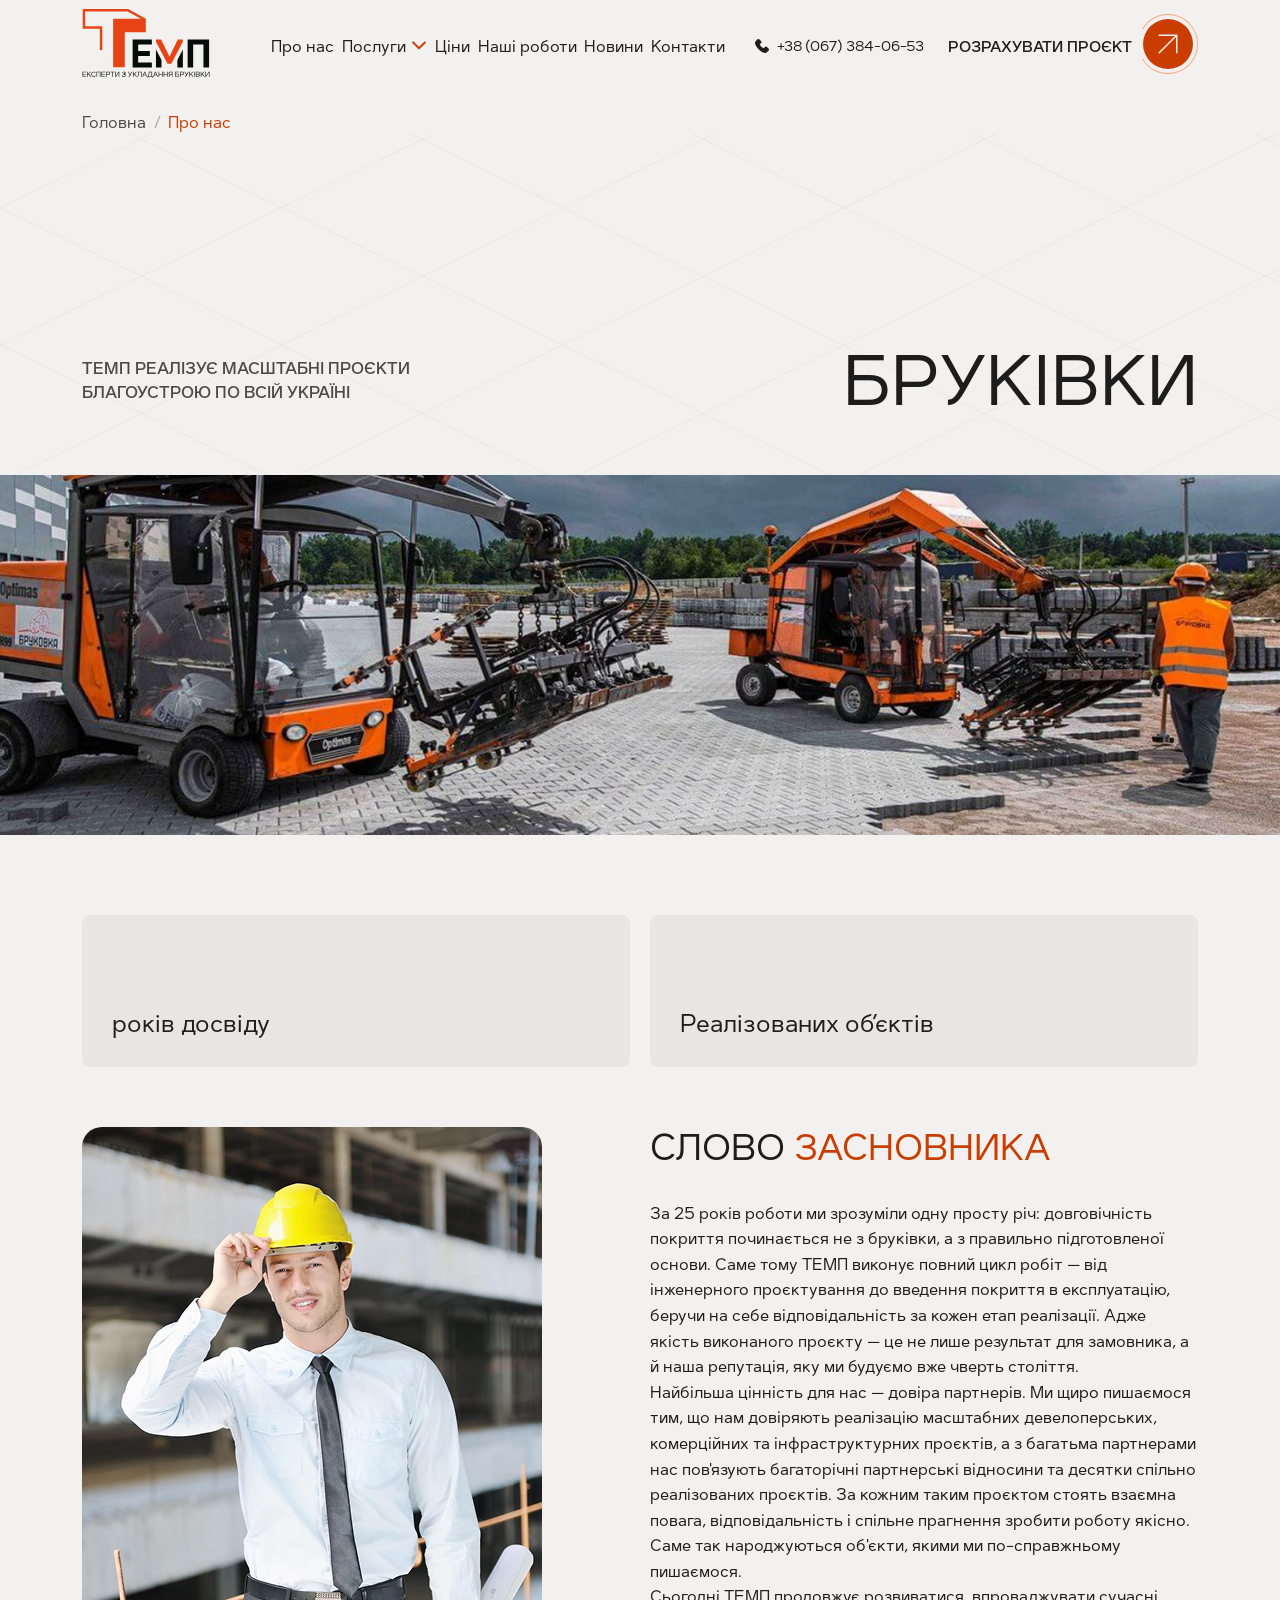
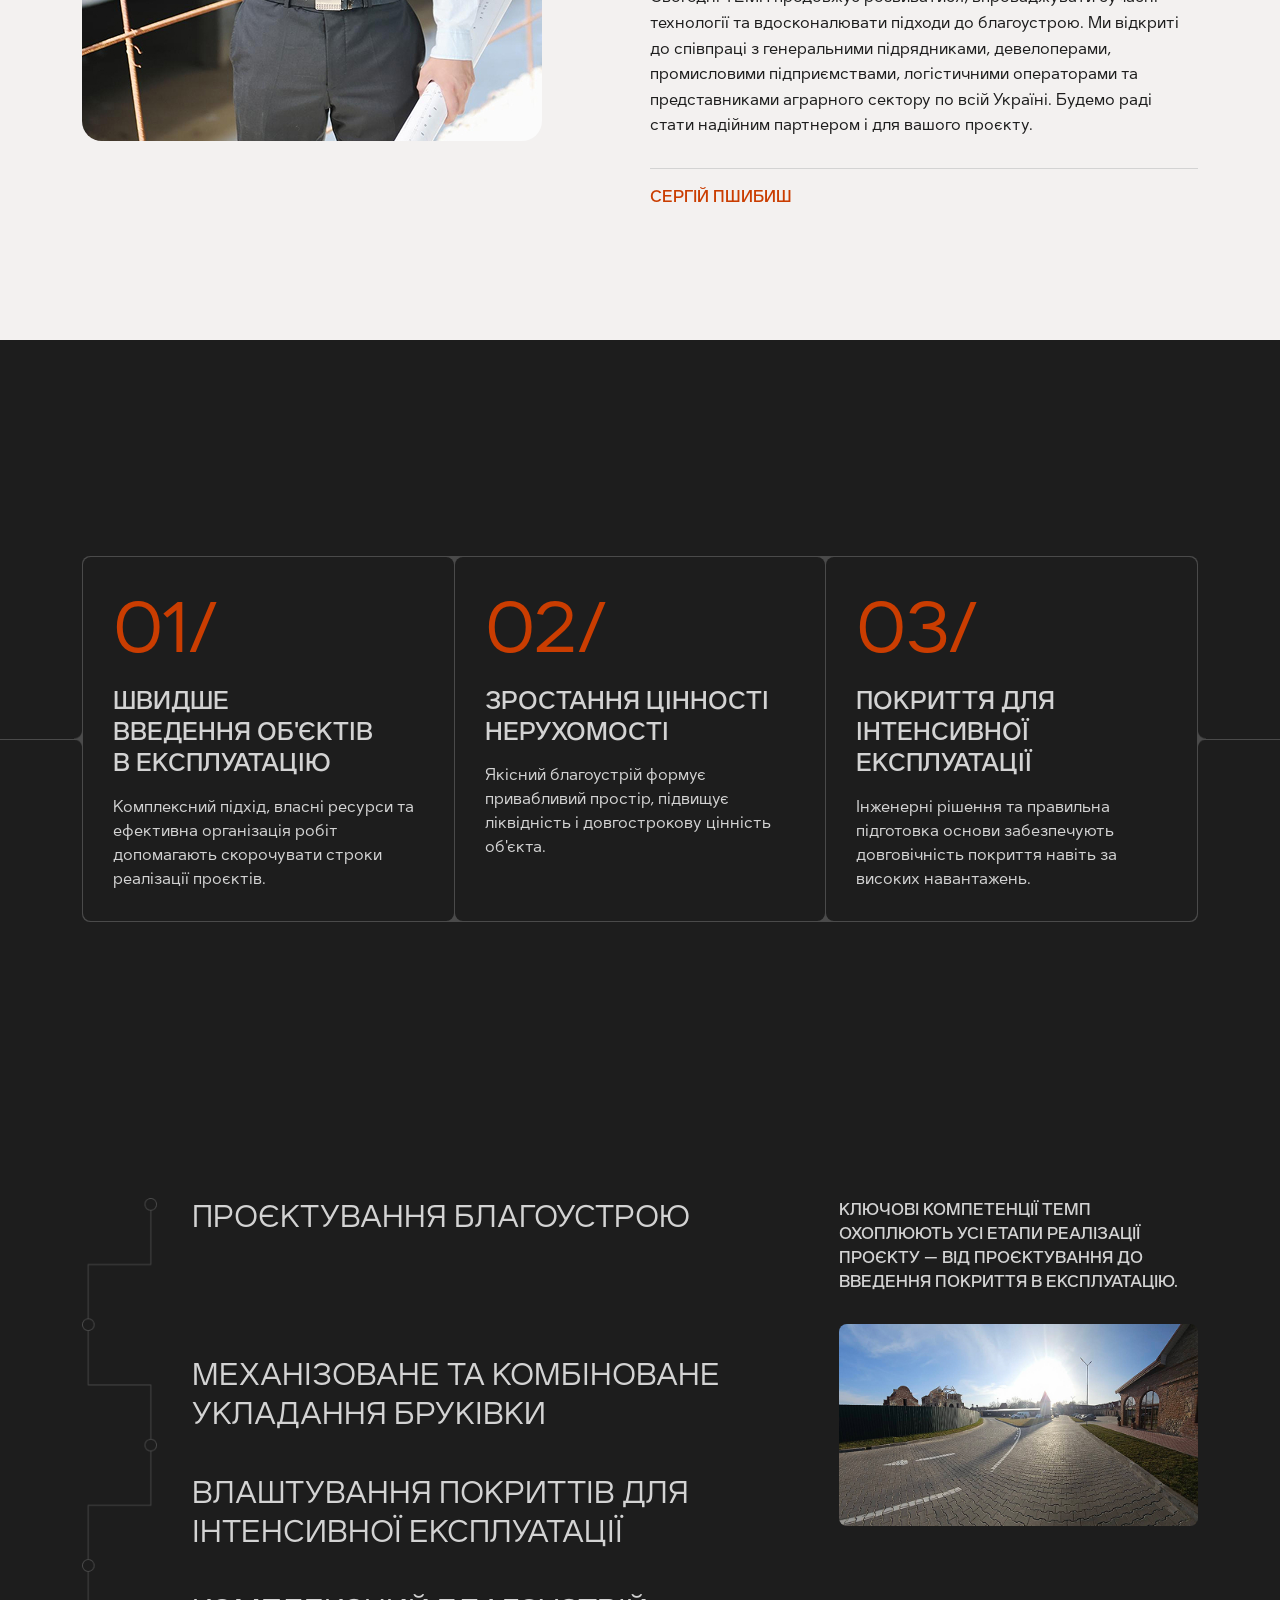
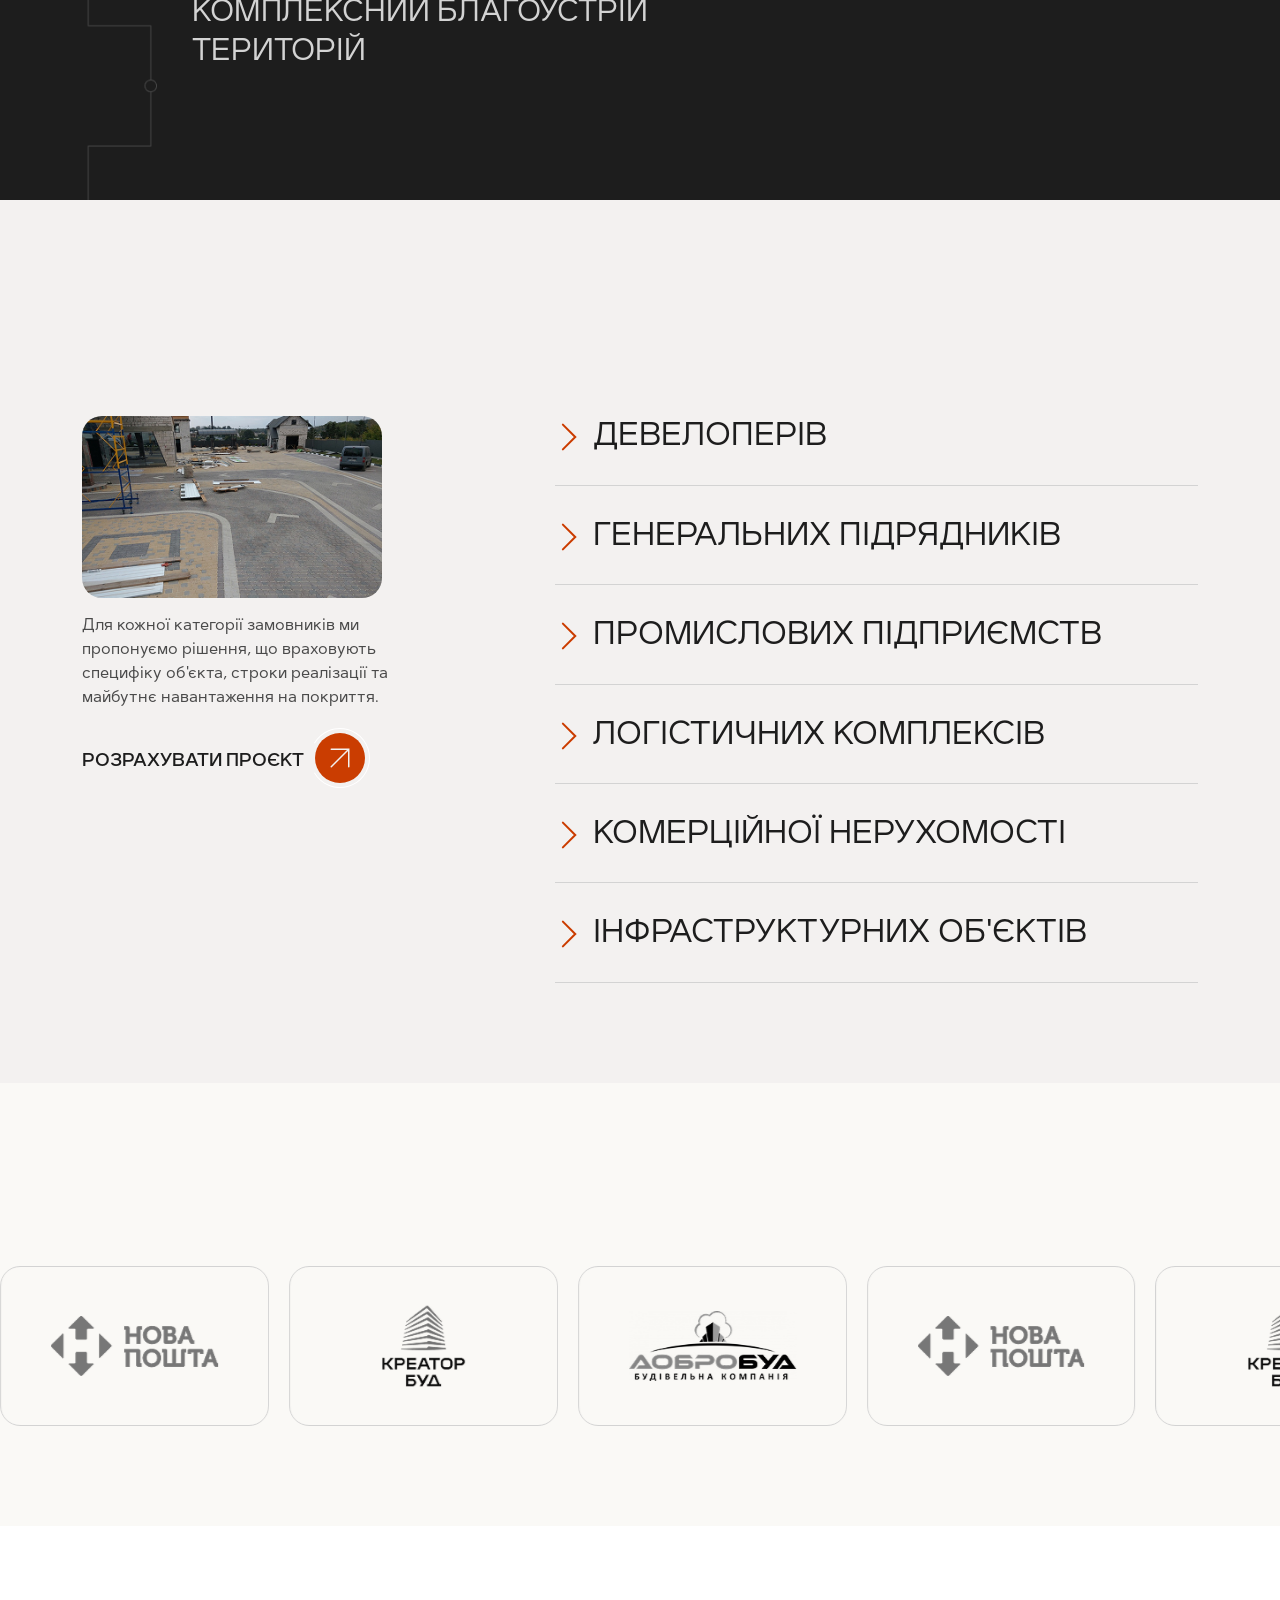
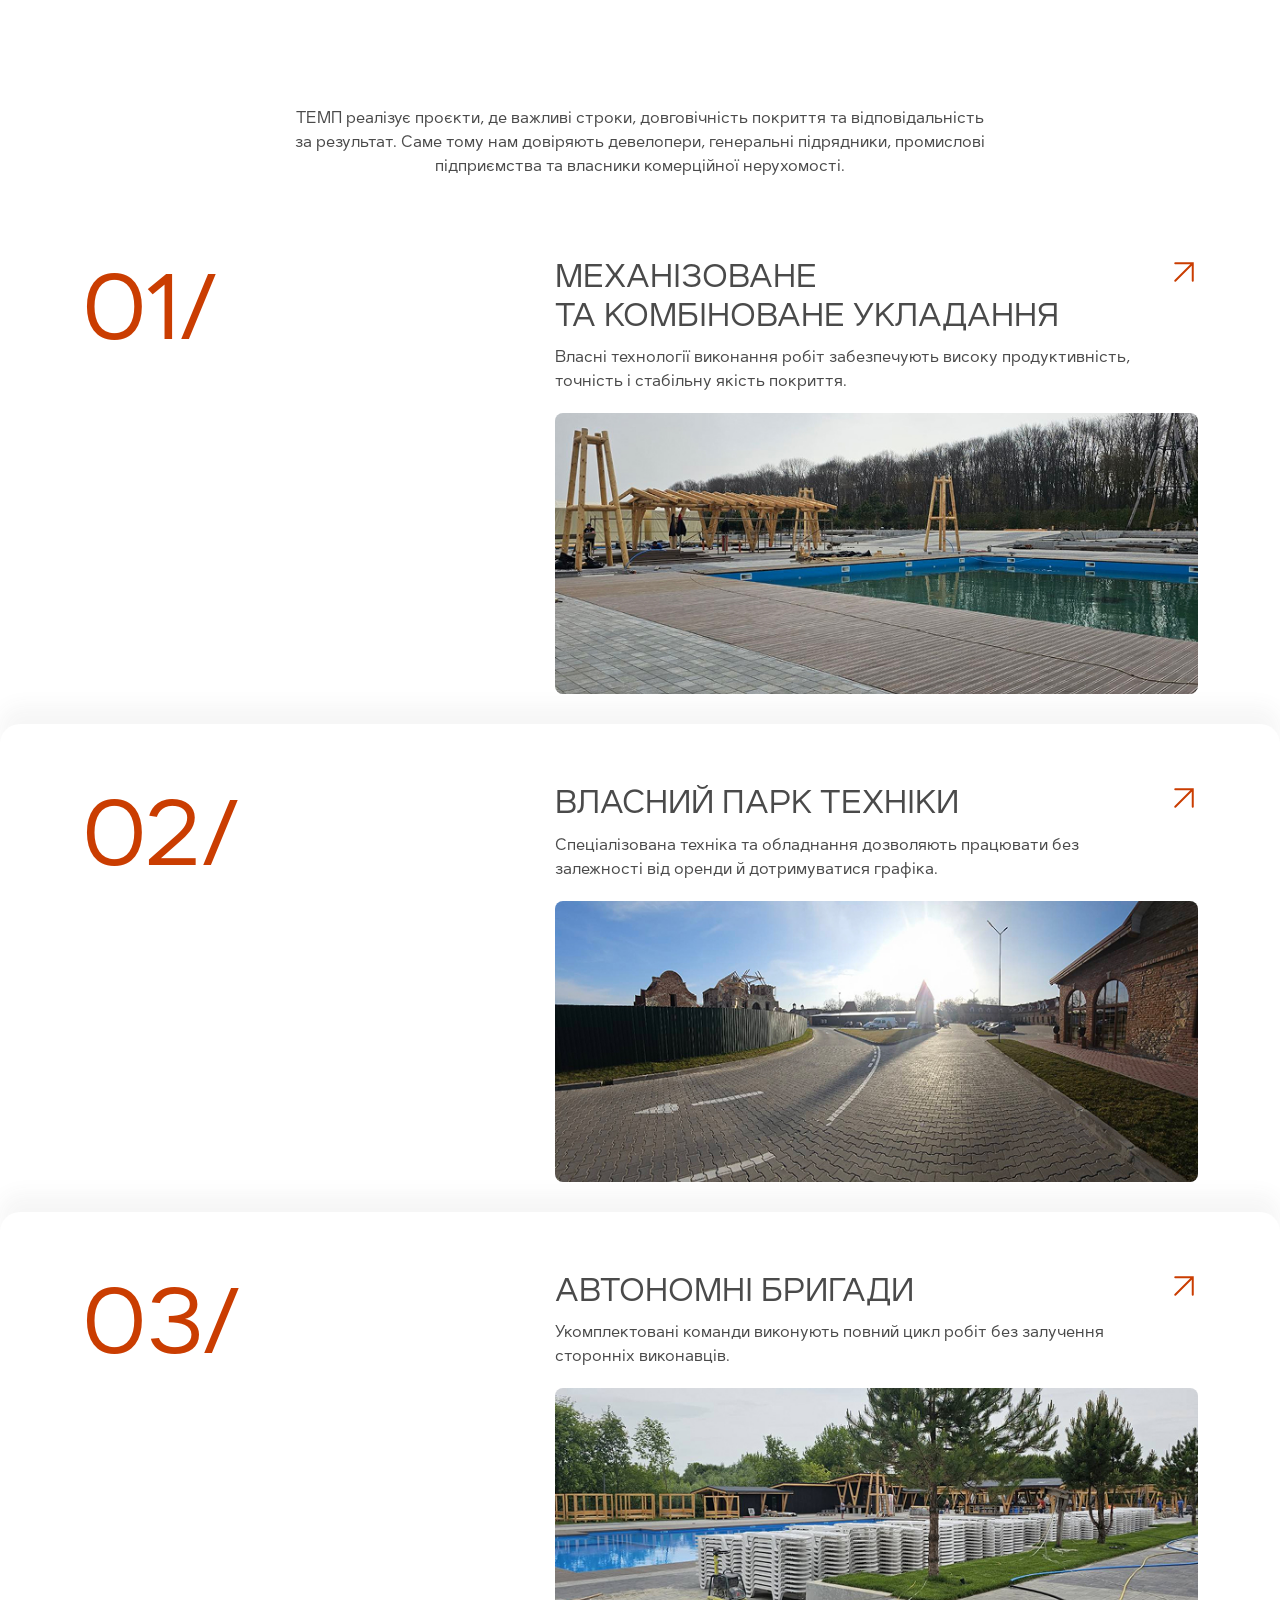
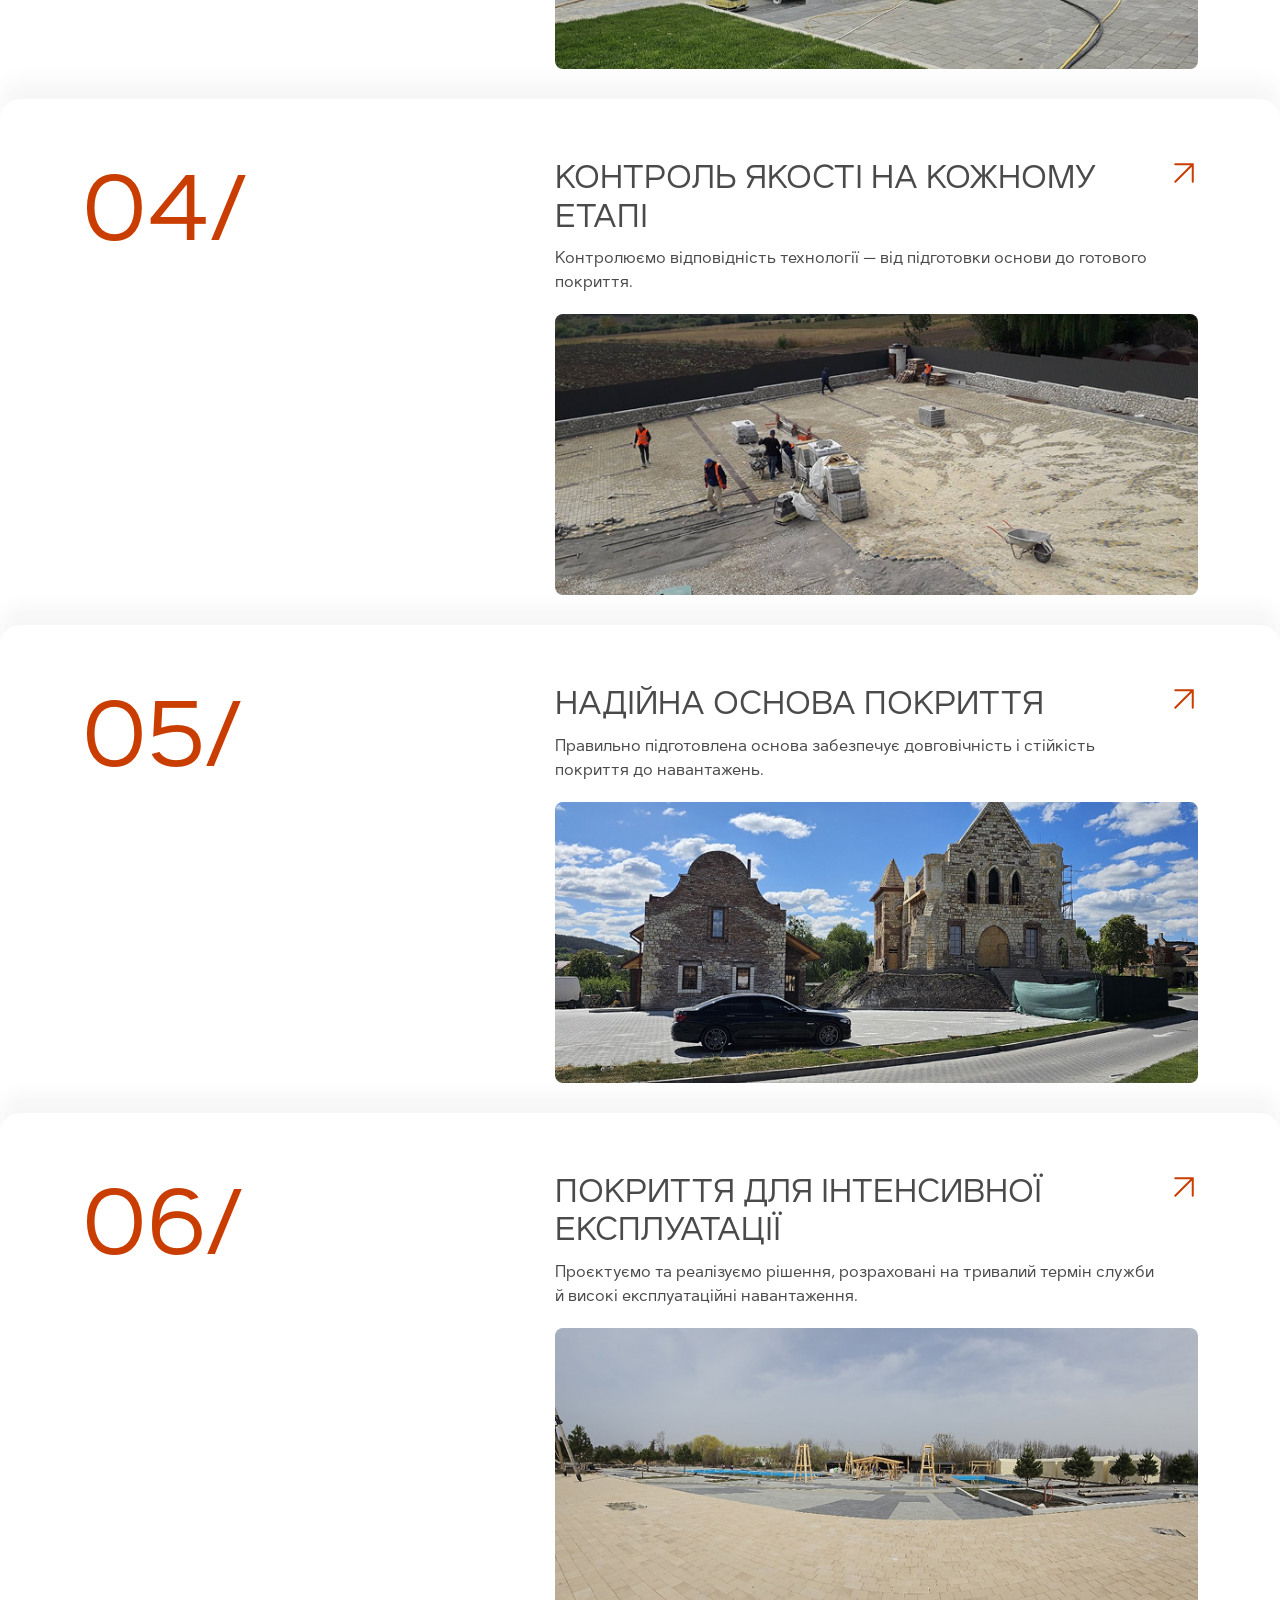
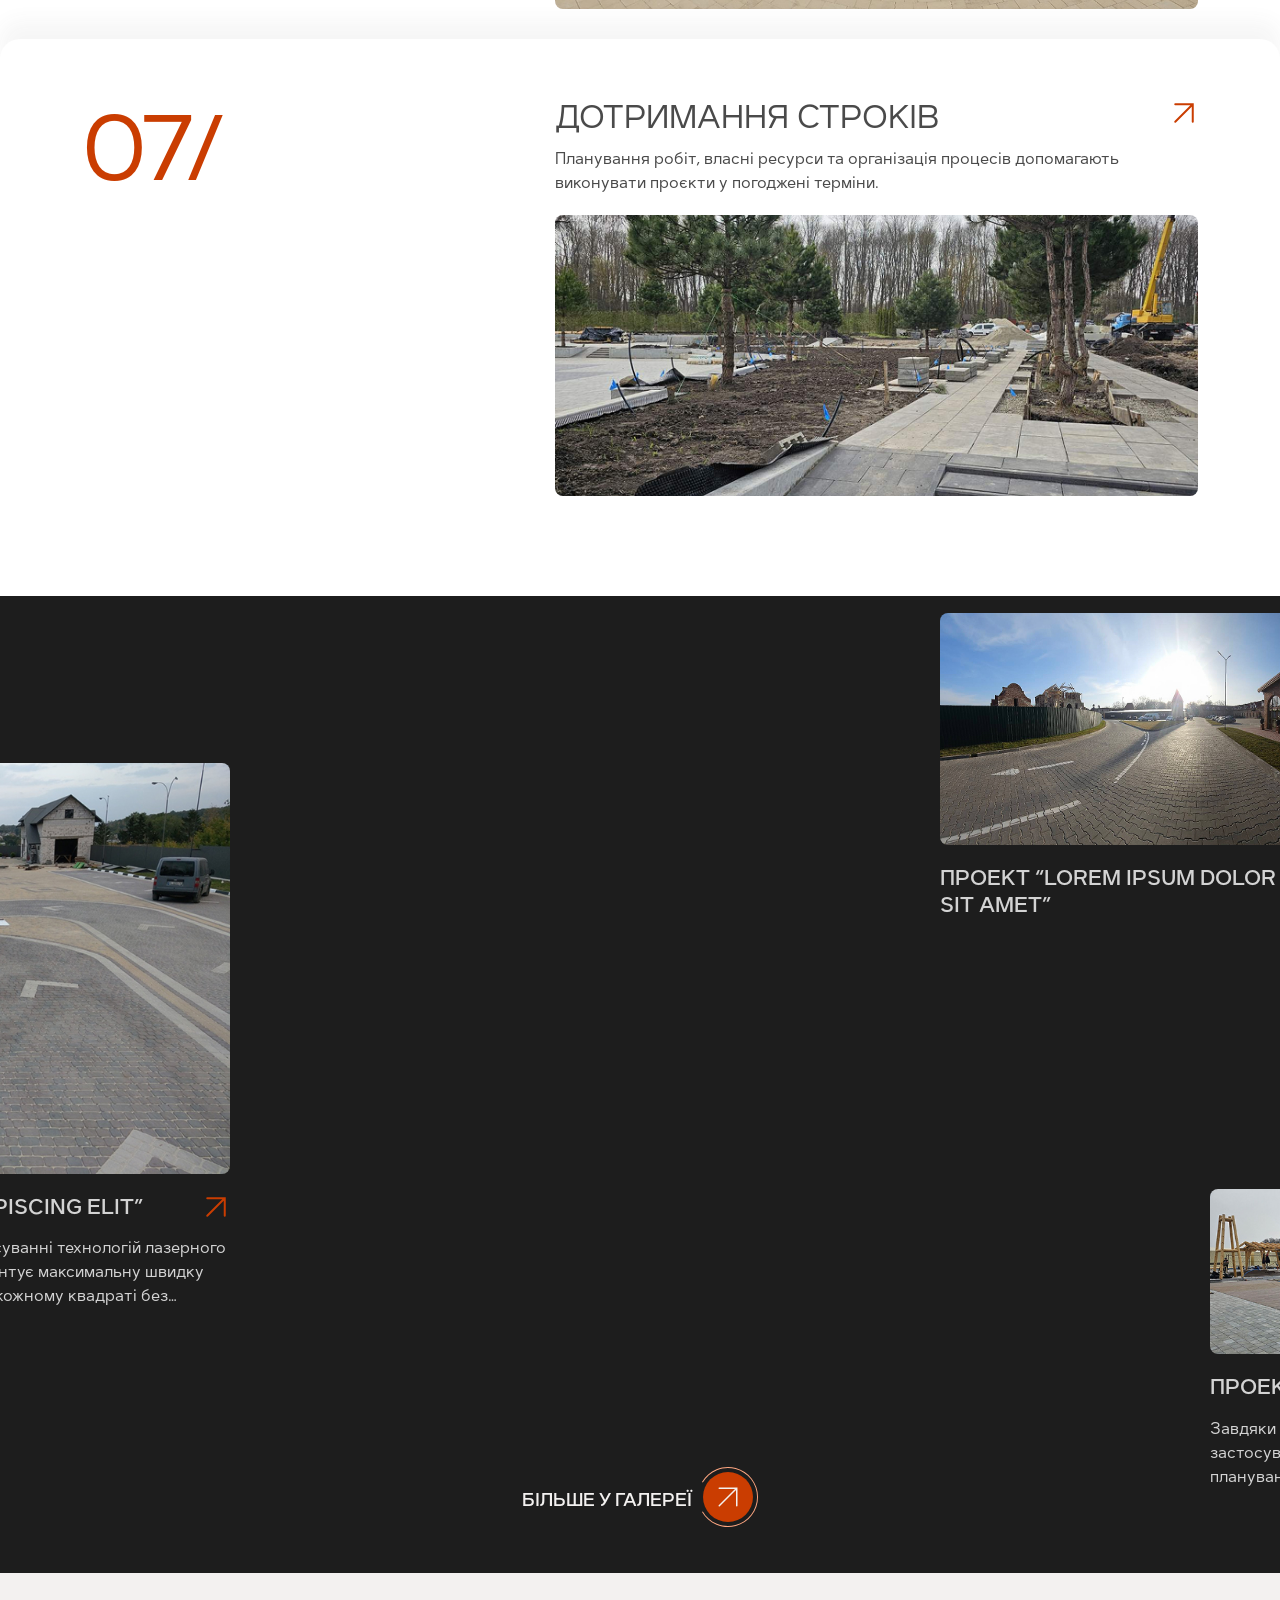
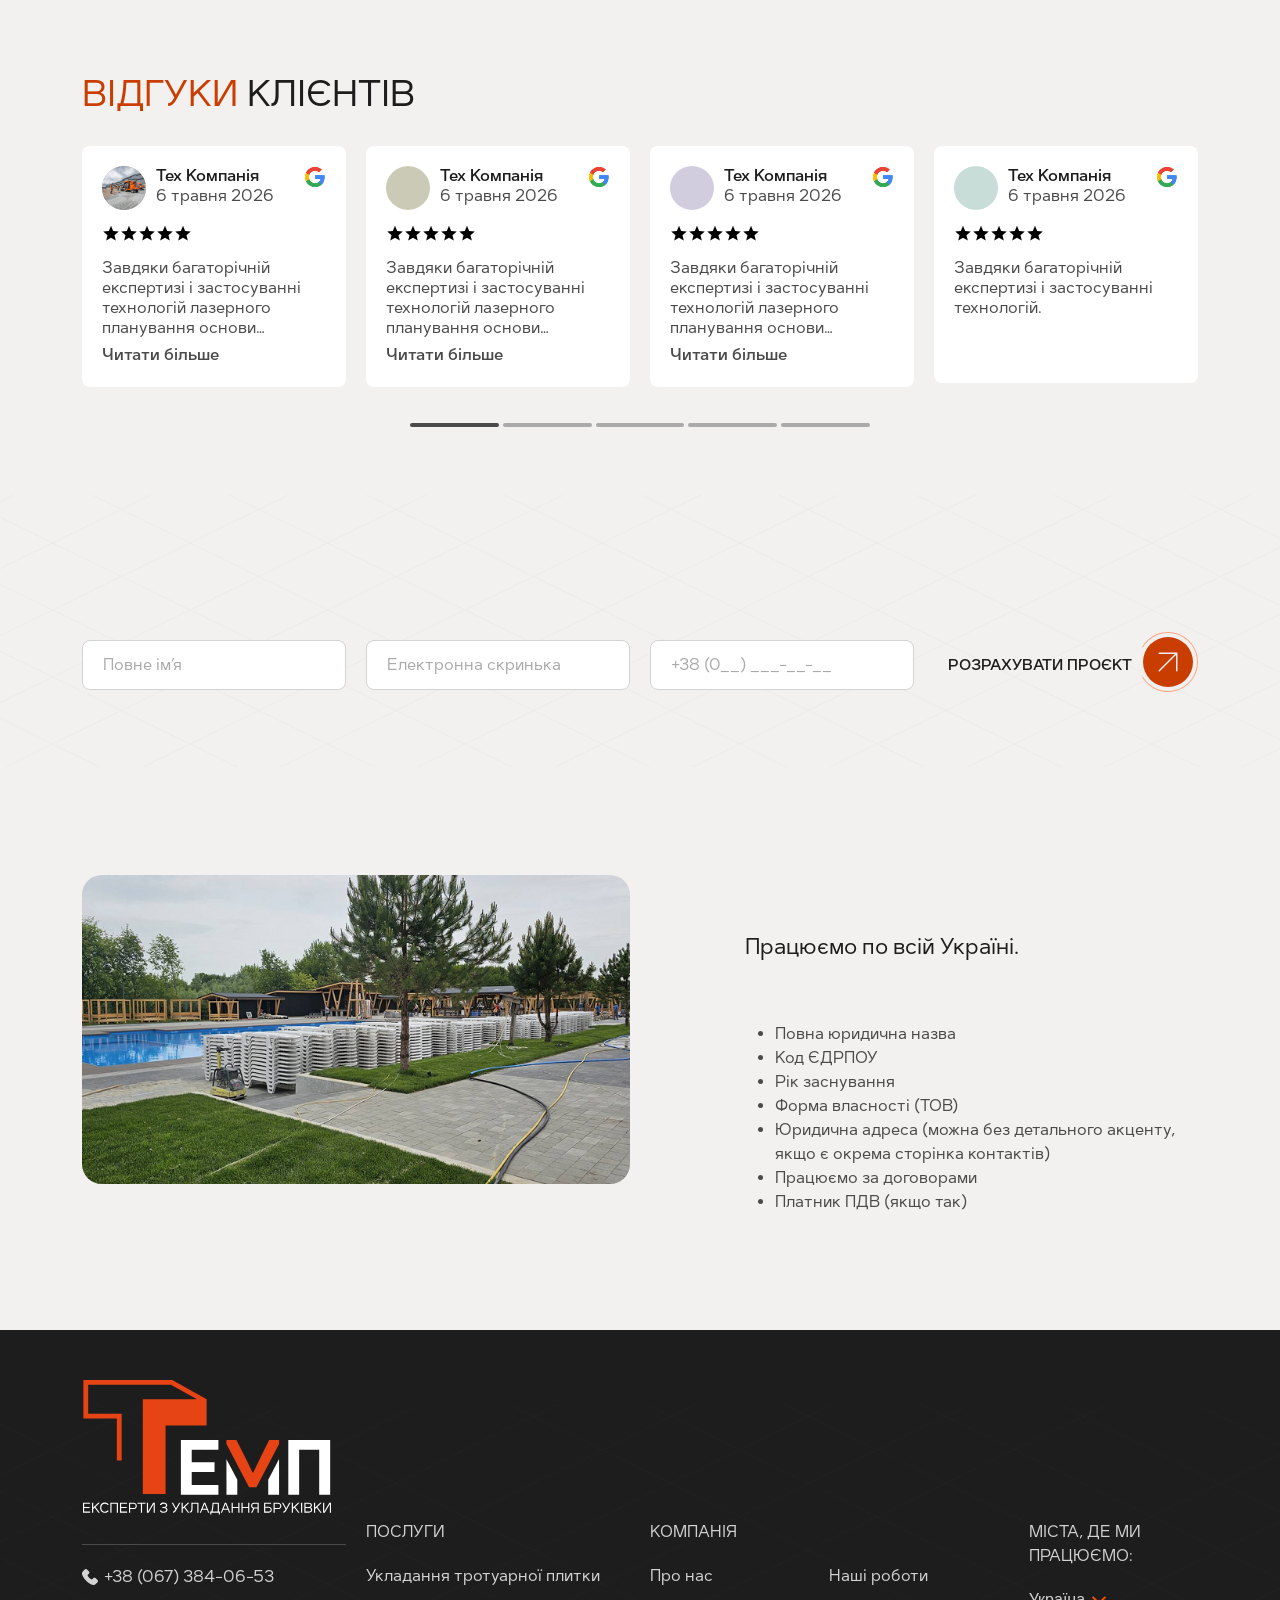
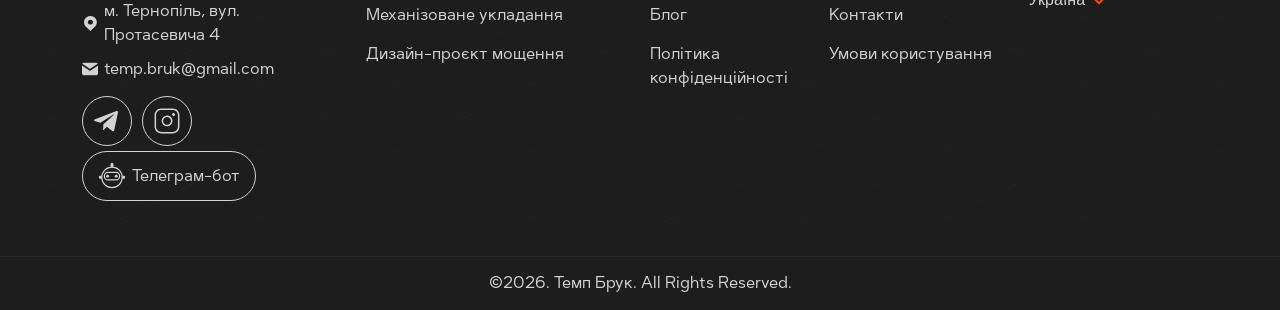
==== commit 300db5ab: "Add files via upload" ====
--- a/about.html
+++ b/about.html
@@ -105,8 +105,7 @@
                     </div>
                 </div>
 
-                <button type="button" class="mebubtn" aria-label="Відкрити меню" aria-expanded="false"
-                    aria-controls="site-nav">
+                <button type="button" class="mebubtn" aria-label="Відкрити меню" aria-expanded="false" aria-controls="site-nav">
                     <img src="img/general/menu.png" alt="menu">
                 </button>
             </div>
@@ -1126,6 +1125,52 @@
         </footer>
     </div>
 
+<!-- Попап «Розрахувати проєкт» — каркас; контент додасте пізніше -->
+<div class="calc-popup" id="calc-popup" aria-hidden="true">
+    <div class="calc-popup__overlay" data-calc-popup-close></div>
+    <div class="calc-popup__dialog" role="dialog" aria-modal="true" aria-label="Розрахувати проєкт">
+        <button type="button" class="calc-popup__close" data-calc-popup-close aria-label="Закрити">
+            <img src="img/general/close-modal.svg" alt="" aria-hidden="true">
+        </button>
+        <div class="calc-popup__content">
+            <h3>
+                <span>РОЗПОЧНЕМО</span> ВАШ ПРОЄКТ
+            </h3>
+            <p>
+                Розкажіть нам про задачу — <br>
+                ми знайдемо найкраще рішення.
+            </p>
+            <form action="#">
+                <div class="inputfield">
+                    <input type="text" placeholder="Повне ім’я">
+                </div>
+                <div class="inputfield">
+                    <input type="email" placeholder="Електронна скринька">
+                </div>
+                <div class="inputfield">
+                    <input type="text" class="telnum" placeholder="+38 (0__) ___-__-__">
+                </div>
+                <button type="submit" class="contact-link">
+                    Надіслати
+                    <span class="circle-animation">
+                        <svg width="60" height="60" viewBox="0 0 60 60" fill="none"
+                            xmlns="http://www.w3.org/2000/svg">
+                            <path
+                                d="M4 45C7.30315 50.7192 12.4018 55.1891 18.5052 57.7164C24.6087 60.2436 31.3757 60.687 37.7569 58.9778C44.1381 57.2685 49.7768 53.5022 53.7985 48.2628C57.8201 43.0235 60 36.604 60 30C60 23.396 57.8201 16.9765 53.7985 11.7372C49.7768 6.49784 44.1381 2.73148 37.7569 1.02224C31.3757 -0.687012 24.6087 -0.243627 18.5052 2.28362C12.4018 4.81087 7.30315 9.28075 4 15L4.82025 15.4734C8.01915 9.93466 12.9569 5.60586 18.8677 3.15837C24.7785 0.710881 31.332 0.28149 37.5118 1.93679C43.6916 3.5921 49.1523 7.23958 53.0471 12.3135C56.9418 17.3875 59.0529 23.6044 59.0529 30C59.0529 36.3956 56.9418 42.6125 53.0471 47.6865C49.1523 52.7604 43.6916 56.4079 37.5118 58.0632C31.332 59.7185 24.7785 59.2891 18.8677 56.8416C12.9569 54.3941 8.01915 50.0653 4.82025 44.5266L4 45Z"
+                                fill="#FEA680"></path>
+                            <rect x="5" y="5" width="50" height="50" rx="25" fill="#CA3D01"></rect>
+                        </svg>
+                        <div class="calculate__icons">
+                            <img class="default-ic" src="img/general/arrow-circlebtn.svg" alt="icon">
+                            <img class="hover-ic" src="img/general/arrow-circlebtn.svg" alt="icon">
+                        </div>
+                    </span>
+                </button>
+                
+            </form>
+        </div>
+    </div>
+</div>
 
     <script src="js/lib/jquery.js"></script>
     <script src="js/lib/swiper.js"></script>
--- a/css/style.css
+++ b/css/style.css
@@ -1 +1 @@
-@charset "UTF-8";@font-face{font-family:"DexaPro";src:url("../fonts/DexaPro-200-ExtraLight.otf") format("opentype");font-weight:200;font-style:normal;font-display:swap}@font-face{font-family:"DexaPro";src:url("../fonts/DexaPro-300-Light.otf") format("opentype");font-weight:300;font-style:normal;font-display:swap}@font-face{font-family:"DexaPro";src:url("../fonts/DexaPro-400-Regular.otf") format("opentype");font-weight:400;font-style:normal;font-display:swap}@font-face{font-family:"DexaPro";src:url("../fonts/DexaPro-500-Medium.otf") format("opentype");font-weight:500;font-style:normal;font-display:swap}@font-face{font-family:"DexaPro";src:url("../fonts/DexaPro-600-SemiBold.otf") format("opentype");font-weight:600;font-style:normal;font-display:swap}@font-face{font-family:"DexaPro";src:url("../fonts/DexaPro-700-Bold.otf") format("opentype");font-weight:700;font-style:normal;font-display:swap}@font-face{font-family:"DexaPro";src:url("../fonts/DexaPro-800-ExtraBold.otf") format("opentype");font-weight:800;font-style:normal;font-display:swap}@font-face{font-family:"DexaPro";src:url("../fonts/DexaPro-900-Black.otf") format("opentype");font-weight:900;font-style:normal;font-display:swap}@font-face{font-family:"icomoon";src:url("../fonts/icomoon.eot?jwvwkx");src:url("../fonts/icomoon.eot?jwvwkx#iefix") format("embedded-opentype"),url("../fonts/icomoon.ttf?jwvwkx") format("truetype"),url("../fonts/icomoon.woff?jwvwkx") format("woff"),url("../fonts/icomoon.svg?jwvwkx#icomoon") format("svg");font-weight:normal;font-style:normal;font-display:block}[class*=" icon-"],[class^=icon-]{font-family:"icomoon"!important;speak:never;font-style:normal;font-weight:normal;font-variant:normal;text-transform:none;line-height:1;-webkit-font-smoothing:antialiased;-moz-osx-font-smoothing:grayscale}.icon-footer-loc:before{content:"\e901"}.icon-footer-email:before{content:"\e903"}.icon-tel-icon:before{content:"\e900"}body,html{height:100%}*{-webkit-box-sizing:border-box;box-sizing:border-box}.visually-hidden{position:absolute;width:1px;height:1px;padding:0;margin:-1px;overflow:hidden;clip:rect(0,0,0,0);white-space:nowrap;border:0}.main{-webkit-box-flex:1;-ms-flex:1 1 auto;flex:1 1 auto;padding-top:100px}.main>*{background-color:#F3F1F0;z-index:2;position:relative}.pagewrapper{min-height:100%;display:-webkit-box;display:-ms-flexbox;display:flex;-webkit-box-orient:vertical;-webkit-box-direction:normal;-ms-flex-direction:column;flex-direction:column}body{margin:0;padding:0;position:relative;font-family:"DexaPro",sans-serif;background:#F3F1F0;line-height:150%;color:#1D1D1D}body.hidden{overflow:hidden}@media (min-width:1500px){.container{max-width:1444px}}.row:not(.g-0){margin-left:-10px;margin-right:-10px}.row:not(.g-0)>*{padding-left:10px;padding-right:10px}input{outline:none}img{max-width:100%}h1,h2,h3,h4,h5,h6,p{margin:0}h2{color:#1D1D1D;text-transform:uppercase;font-size:50px;font-weight:400;line-height:120%;margin-bottom:60px}h2.white{color:#F3F1F0}h3{color:#4A4A4A;text-transform:uppercase;font-size:50px;font-weight:400;line-height:120%;margin-bottom:20px}h3.white{color:#F3F1F0}.dark-bg{background-color:#1D1D1D}.grey-bg{background:#D3D3D3}.white-bg{background:#fff}.orange-text{color:#CA3D01}section{padding:130px 0}.p0{padding:0}.text-center{text-align:center}.text-end{text-align:right}.posrel{position:relative}.circle-animation{position:absolute;right:0;top:50%;-webkit-transform:translateY(-50%);transform:translateY(-50%);width:60px;height:60px;display:-webkit-box;display:-ms-flexbox;display:flex;-webkit-box-align:center;-ms-flex-align:center;align-items:center;-webkit-box-pack:center;-ms-flex-pack:center;justify-content:center;margin-top:-3px}.circle-animation svg{width:100%;-webkit-transition:0.5s;transition:0.5s}.circle-animation svg path,.circle-animation svg rect{-webkit-transition:0.3s;transition:0.3s}.circle-animation .calculate__icons{display:-webkit-box;display:-ms-flexbox;display:flex;width:28px;height:28px;overflow:hidden;position:absolute;-webkit-box-orient:vertical;-webkit-box-direction:normal;-ms-flex-direction:column;flex-direction:column;color:inherit;overflow:hidden}.circle-animation .default-ic{-webkit-transition:opacity 0.3s,-webkit-transform 0.3s;transition:opacity 0.3s,-webkit-transform 0.3s;transition:transform 0.3s,opacity 0.3s;transition:transform 0.3s,opacity 0.3s,-webkit-transform 0.3s;opacity:1;-webkit-transform:translate(0,0);transform:translate(0,0)}.circle-animation .hover-ic{-webkit-transition:opacity 0.3s,-webkit-transform 0.3s;transition:opacity 0.3s,-webkit-transform 0.3s;transition:transform 0.3s,opacity 0.3s;transition:transform 0.3s,opacity 0.3s,-webkit-transform 0.3s;opacity:0;-webkit-transform:translate(-100%,0);transform:translate(-100%,0)}a:hover .circle-animation .default-ic,button:hover .circle-animation .default-ic{opacity:0;-webkit-transform:translate(100%,-100%);transform:translate(100%,-100%);-webkit-transition:opacity 0.3s,-webkit-transform 0.3s;transition:opacity 0.3s,-webkit-transform 0.3s;transition:transform 0.3s,opacity 0.3s;transition:transform 0.3s,opacity 0.3s,-webkit-transform 0.3s}a:hover .circle-animation .hover-ic,button:hover .circle-animation .hover-ic{opacity:1;-webkit-transform:translate(0,-100%);transform:translate(0,-100%);-webkit-transition:opacity 0.3s ease 0.2s,-webkit-transform 0.3s ease 0.2s;transition:opacity 0.3s ease 0.2s,-webkit-transform 0.3s ease 0.2s;transition:transform 0.3s ease 0.2s,opacity 0.3s ease 0.2s;transition:transform 0.3s ease 0.2s,opacity 0.3s ease 0.2s,-webkit-transform 0.3s ease 0.2s}a:hover .circle-animation svg,button:hover .circle-animation svg{-webkit-transform:rotate(-360deg);transform:rotate(-360deg)}a:hover .circle-animation svg path,a:hover .circle-animation svg rect,button:hover .circle-animation svg path,button:hover .circle-animation svg rect{fill:#B03501}a.white:hover .circle-animation svg,button.white:hover .circle-animation svg{-webkit-transform:rotate(-360deg);transform:rotate(-360deg)}a.white:hover .circle-animation svg path,button.white:hover .circle-animation svg path{fill:#fff}.linkarr-anim{display:-webkit-box;display:-ms-flexbox;display:flex;width:28px;height:28px;overflow:hidden;position:absolute;-webkit-box-orient:vertical;-webkit-box-direction:normal;-ms-flex-direction:column;flex-direction:column;color:inherit;overflow:hidden;padding:0;border:none;outline:none;background:transparent;cursor:pointer;position:absolute;right:0;top:50%;-webkit-transform:translateY(-50%);transform:translateY(-50%)}.linkarr-anim svg{width:100%;-webkit-transition:0.5s;transition:0.5s}.linkarr-anim svg path,.linkarr-anim svg rect{-webkit-transition:0.3s;transition:0.3s}.linkarr-anim .default-ic{-webkit-transition:opacity 0.3s,-webkit-transform 0.3s;transition:opacity 0.3s,-webkit-transform 0.3s;transition:transform 0.3s,opacity 0.3s;transition:transform 0.3s,opacity 0.3s,-webkit-transform 0.3s;opacity:1;-webkit-transform:translate(0,0);transform:translate(0,0)}.linkarr-anim .hover-ic{-webkit-transition:opacity 0.3s,-webkit-transform 0.3s;transition:opacity 0.3s,-webkit-transform 0.3s;transition:transform 0.3s,opacity 0.3s;transition:transform 0.3s,opacity 0.3s,-webkit-transform 0.3s;opacity:0;-webkit-transform:translate(-100%,0);transform:translate(-100%,0)}a:hover .default-ic{opacity:0;-webkit-transform:translate(100%,-100%);transform:translate(100%,-100%);-webkit-transition:opacity 0.3s,-webkit-transform 0.3s;transition:opacity 0.3s,-webkit-transform 0.3s;transition:transform 0.3s,opacity 0.3s;transition:transform 0.3s,opacity 0.3s,-webkit-transform 0.3s}a:hover .hover-ic{opacity:1;-webkit-transform:translate(0,-100%);transform:translate(0,-100%);-webkit-transition:opacity 0.3s ease 0.2s,-webkit-transform 0.3s ease 0.2s;transition:opacity 0.3s ease 0.2s,-webkit-transform 0.3s ease 0.2s;transition:transform 0.3s ease 0.2s,opacity 0.3s ease 0.2s;transition:transform 0.3s ease 0.2s,opacity 0.3s ease 0.2s,-webkit-transform 0.3s ease 0.2s}a:hover .default-ic svg,a:hover .hover-ic svg{-webkit-transform:rotate(-360deg);transform:rotate(-360deg)}a:hover .default-ic svg path,a:hover .default-ic svg rect,a:hover .hover-ic svg path,a:hover .hover-ic svg rect{fill:#B03501}.showmorebtn{color:#1D1D1D;font-size:18px;font-weight:500;line-height:120%;position:relative;text-decoration:none;padding-right:66px;text-transform:uppercase}.showmorebtn .btnicon{position:absolute;left:50%;top:50%;-webkit-transform:translate(-50%,-50%);transform:translate(-50%,-50%)}.showmorebtn .btnstatus{display:inline-block;width:28px;height:28px;left:50%;top:50%;-webkit-transform:translate(-50%,-50%);transform:translate(-50%,-50%);position:absolute}.showmorebtn .btnstatus:after,.showmorebtn .btnstatus:before{content:"";display:inline-block;width:22px;height:2px;background:#CA3D01;position:absolute;border-radius:10px;-webkit-transition:0.5s;transition:0.5s}.showmorebtn .btnstatus:after{top:50%;left:50%;-webkit-transform:translate(-50%,-50%);transform:translate(-50%,-50%)}.showmorebtn .btnstatus:before{top:50%;left:50%;-webkit-transform:translate(-50%,-50%) rotate(90deg);transform:translate(-50%,-50%) rotate(90deg)}.showmorebtn.active .btnstatus:after,.showmorebtn.active .btnstatus:before{background:#CA3D01}.showmorebtn.active .btnstatus:before{-webkit-transform:translate(-50%,-50%) rotate(0);transform:translate(-50%,-50%) rotate(0)}.showmorebtn.active .num{color:#CA3D01}.plusbtn{position:relative;width:60px;height:60px;display:inline-block;background:none;padding:0;border:none;cursor:pointer}.plusbtn .btnstatus{display:inline-block;width:28px;height:28px;left:50%;top:50%;-webkit-transform:translate(-50%,-50%);transform:translate(-50%,-50%);position:absolute}.plusbtn .btnstatus:after,.plusbtn .btnstatus:before{content:"";display:inline-block;width:22px;height:2px;background:#CA3D01;position:absolute;border-radius:10px;-webkit-transition:0.5s;transition:0.5s}.plusbtn .btnstatus:after{top:50%;left:50%;-webkit-transform:translate(-50%,-50%);transform:translate(-50%,-50%)}.plusbtn .btnstatus:before{top:50%;left:50%;-webkit-transform:translate(-50%,-50%) rotate(90deg);transform:translate(-50%,-50%) rotate(90deg)}.plusbtn.active .btnstatus:after,.plusbtn.active .btnstatus:before{background:#CA3D01}.plusbtn.active .btnstatus:before{-webkit-transform:translate(-50%,-50%) rotate(0);transform:translate(-50%,-50%) rotate(0)}.plusbtn.active .num{color:#CA3D01}.breadcrumbs{padding:10px 0 0 0}.breadcrumbs ul{list-style-type:none;margin:0;padding:0}.breadcrumbs ul li{font-size:16px;line-height:125%;color:#CA3D01;display:inline-block;vertical-align:middle;margin-right:18px;position:relative}.breadcrumbs ul li:after{content:"/";font-size:16px;line-height:125%;color:#AAAAAA;position:absolute;right:-15px;top:50%;-webkit-transform:translateY(-50%);transform:translateY(-50%)}.breadcrumbs ul li:last-child{margin-right:0}.breadcrumbs ul li:last-child:after{display:none}.breadcrumbs ul li a{color:#4A4A4A;text-decoration:none;-webkit-transition:0.3s;transition:0.3s}.breadcrumbs ul li a:hover{color:#CA3D01}@media (max-width:1499.8px){h2{font-size:42px;margin-bottom:30px}h3{font-size:36px}}@media (max-width:1399.8px){h2{font-size:36px}h3{font-size:32px}section{padding:100px 0}}@media (max-width:1199.8px){h2{font-size:32px}}@media (max-width:991.8px){h2{font-size:36px}.text-md-center{text-align:center}.text-md-start{text-align:left}}@media (max-width:767.8px){h2{font-size:32px}h2 br{display:none}section{padding:70px 0}}@media (max-width:575.8px){h2{font-size:28px}.circle-animation{width:40px;height:40px}.circle-animation svg{width:40px;height:40px}.circle-animation .calculate__icons{width:18px;height:18px}.breadcrumbs{padding-top:0}}.word{display:inline-block;overflow:hidden;vertical-align:bottom}.reveal-title{overflow:hidden}.reveal-title.in-view .char{-webkit-transform:translateY(0);transform:translateY(0)}.reveal-title .char{display:inline-block;-webkit-transform:translateY(100%);transform:translateY(100%);-webkit-transition:-webkit-transform 3s cubic-bezier(0.16,1,0.3,1);transition:-webkit-transform 3s cubic-bezier(0.16,1,0.3,1);transition:transform 3s cubic-bezier(0.16,1,0.3,1);transition:transform 3s cubic-bezier(0.16,1,0.3,1),-webkit-transform 3s cubic-bezier(0.16,1,0.3,1)}.reveal-up{-webkit-transition:opacity 0.7s ease,-webkit-transform 0.7s ease;transition:opacity 0.7s ease,-webkit-transform 0.7s ease;transition:opacity 0.7s ease,transform 0.7s ease;transition:opacity 0.7s ease,transform 0.7s ease,-webkit-transform 0.7s ease}.reveal-up.is-reveal-ready{opacity:0;-webkit-transform:translateY(28px);transform:translateY(28px)}.reveal-up.is-inview{opacity:1;-webkit-transform:translateY(0);transform:translateY(0)}.has-animation{position:relative}.has-animation img,.has-animation p,.has-animation video{opacity:0}.has-animation.animate-in img,.has-animation.animate-in p,.has-animation.animate-in video{-webkit-animation:textHidden 0.1s 1.1s forwards;animation:textHidden 0.1s 1.1s forwards}.has-animation.animate-in:after,.has-animation.animate-in:before{content:"";position:absolute;left:0;width:100%;z-index:10}.has-animation.animate-in:before{background-color:#1d1d1d}.has-animation.animate-in:after{background-color:#FC4C01;-webkit-animation-delay:0.5s;animation-delay:0.5s}.has-animation.animation-btt.animate-in:after,.has-animation.animation-btt.animate-in:before{bottom:0}.has-animation.animation-btt.animate-in:before{-webkit-animation:revealBTU 1.8s ease;animation:revealBTU 1.8s ease}.has-animation.animation-btt.animate-in:after{-webkit-animation:revealBTU 1s 0.6s ease;animation:revealBTU 1s 0.6s ease}.has-animation.animation-ttb.animate-in:after,.has-animation.animation-ttb.animate-in:before{top:0}.has-animation.animation-ttb.animate-in:before{-webkit-animation:revealTTB 1.8s ease;animation:revealTTB 1.8s ease}.has-animation.animation-ttb.animate-in:after{-webkit-animation:revealTTB 1s 0.6s ease;animation:revealTTB 1s 0.6s ease}@-webkit-keyframes revealBTU{0%{height:0;bottom:0}65%{height:100%;bottom:0}to{height:0;bottom:100%}}@keyframes revealBTU{0%{height:0;bottom:0}65%{height:100%;bottom:0}to{height:0;bottom:100%}}@-webkit-keyframes revealTTB{0%{height:0;top:0}65%{height:100%;top:0}to{height:0;top:100%}}@keyframes revealTTB{0%{height:0;top:0}65%{height:100%;top:0}to{height:0;top:100%}}@-webkit-keyframes textHidden{0%{opacity:0}to{opacity:1}}@keyframes textHidden{0%{opacity:0}to{opacity:1}}.hero{padding:40px 0 0 0;background:url("../img/main/hero-bg.png") no-repeat center/100% auto}.hero__wrapper{position:relative;padding-bottom:70px}.hero__title{margin:0;font-size:100px;line-height:115%;text-transform:uppercase;font-weight:400}.hero__title .hero__lgspace,.hero__title .hero__redtext,.hero__title .hero__smspace{display:block}.hero__redtext{color:#CA3D01}.hero__redtext .black-color{color:#1d1d1d}.hero__smspace{padding-left:25%}.hero__lgspace{padding-left:50%}.hero__thumbpic{width:340px;height:206px;position:absolute;right:0;top:-5px;border-radius:20px;overflow:hidden}.hero__thumbpic img,.hero__thumbpic video{width:100%;height:100%;-o-object-fit:cover;object-fit:cover;-o-object-position:50% 50%;object-position:50% 50%;vertical-align:top}.contact-link{position:relative;text-decoration:none;text-transform:uppercase;color:#1D1D1D;font-size:18px;font-weight:500;line-height:120%;-webkit-transition:0.3s;transition:0.3s;display:inline-block;padding:0 66px 0 0;border:none;background:transparent;cursor:pointer}.contact-link:hover{color:#B03501}.contact-link.white{color:#F3F1F0}.hero__info{display:-webkit-box;display:-ms-flexbox;display:flex;-webkit-box-align:center;-ms-flex-align:center;align-items:center;-webkit-box-pack:justify;-ms-flex-pack:justify;justify-content:space-between;max-width:600px;margin-top:-80px}.hero__info p{max-width:240px;margin:0;text-transform:uppercase;color:#4A4A4A;font-weight:500}.hero__info p a{color:#CA3D01}.hero__info p a{text-decoration:none;-webkit-transition:0.3s;transition:0.3s}.hero__info p a:hover{color:#B03501}.hero__mainpic{position:relative;overflow:hidden;height:420px}.hero__mainpic img,.hero__mainpic video{width:100%;height:100%;-o-object-fit:cover;object-fit:cover;-o-object-position:50% 50%;object-position:50% 50%}.benefits .col-md-6{border-bottom:1px solid #D3D3D3}.benefits .col-md-6:nth-child(2n) .benefits__item{padding-right:calc((100vw - 1420px) / 2)}.benefits .col-md-6:nth-child(odd) .benefits__item{padding-left:calc((100vw - 1420px) / 2);border-right:1px solid #D3D3D3}.benefits .col-md-6:nth-last-child(-n+2){border-bottom:none}.benefits__item{text-align:center;min-height:244px;height:100%;display:-webkit-box;display:-ms-flexbox;display:flex;-webkit-box-align:center;-ms-flex-align:center;align-items:center;-webkit-box-pack:center;-ms-flex-pack:center;justify-content:center;padding:40px 80px}.benefits__item p{font-size:30px;line-height:130%;font-weight:500;text-transform:uppercase}.clients{background:#4A4A4A;position:relative;overflow:hidden;padding-bottom:250px}.clients__leftcol{width:100%;max-width:36%;-webkit-box-flex:0;-ms-flex:0 0 36%;flex:0 0 36%;position:relative}.clients__leftcol:after{content:"";display:block;position:absolute;left:0;top:431px;background:#1D1D1D;height:calc(100% - 430px + 249px);width:100%;border-radius:8px 8px 8px 0}.clients__rightcol{width:100%;max-width:64%;-webkit-box-flex:0;-ms-flex:0 0 64%;flex:0 0 64%;padding-left:1px;padding-right:calc((100vw - 1420px) / 2);position:relative}.clients__rightcol:after,.clients__rightcol:before{content:"";display:block;position:absolute;right:-1px;background:#1D1D1D;height:calc(50% + 124px);width:calc((100vw - 1421px) / 2);border-radius:8px 0 0 8px}.clients__rightcol:after{top:0}.clients__rightcol:before{top:calc(50% + 126px)}a.gridbox:after,a.gridbox:before{content:"";position:absolute;top:0;width:50%;height:100%;background:#CA3D01;-webkit-transition:-webkit-transform 0.5s ease;transition:-webkit-transform 0.5s ease;transition:transform 0.5s ease;transition:transform 0.5s ease,-webkit-transform 0.5s ease;z-index:0}a.gridbox:before{left:0;-webkit-transform:translateY(-100%);transform:translateY(-100%)}a.gridbox:after{right:0;-webkit-transform:translateY(100%);transform:translateY(100%)}a.gridbox:hover:after,a.gridbox:hover:before{-webkit-transform:translateY(0);transform:translateY(0)}.gridbox{background:#1D1D1D;padding:20px;border-radius:8px;width:100%;display:-webkit-box;display:-ms-flexbox;display:flex;-webkit-box-align:center;-ms-flex-align:center;align-items:center;-webkit-box-pack:center;-ms-flex-pack:center;justify-content:center;text-align:center}.gridbox.v1{height:430px;border-radius:0 8px 8px 0}.gridbox.v2{height:250px}.gridbox.v3{height:109px;margin-top:1px}.gridbox.v4{height:368px;margin-top:1px}.gridbox h2{margin:0;padding-top:60px}a.gridbox{-webkit-transition:0.3s;transition:0.3s;text-decoration:none;color:#F3F1F0;font-size:22px;line-height:130%;position:relative;overflow:hidden}a.gridbox span{position:relative;z-index:2}.gridbox__wrapper{position:relative}.gridbox__wrapper.row{margin-left:-0.5px;margin-right:-0.5px}.gridbox__wrapper.row>*{padding-left:0.5px;padding-right:0.5px}.gridbox__wrapper:after{content:"";display:block;position:absolute;left:1px;top:calc(100% + 1px);background:#1D1D1D;height:249px;width:calc(100% - 1px);border-radius:8px}.clients__title .title{text-transform:uppercase;color:#CA3D01;font-size:100px;font-weight:500;line-height:115%}.clients__title .descr{margin:30px 0 0 0;text-transform:uppercase;color:#fff;font-size:22px;line-height:130%;font-weight:500}.workwithtemp{margin-top:-1px;position:relative;z-index:2}.workwithtemp .container{position:relative}.workwithtemp .title{font-size:50px;color:#F3F1F0;line-height:120%;text-transform:uppercase;position:absolute;margin-top:-100px;left:20px}.textslider{height:480px;position:relative}.textslider p{color:#fff;font-size:40px;line-height:130%;margin:0;max-width:940px}.textslider .slide-content{padding:40px 0 80px;display:-webkit-box;display:-ms-flexbox;display:flex;-webkit-box-align:center;-ms-flex-align:center;align-items:center;height:100%}.textslider__bg{position:absolute;left:0;top:0;width:100%;height:100%;-o-object-fit:cover;object-fit:cover;-o-object-position:50% 50%;object-position:50% 50%}.textslider__bg img{width:100%;height:100%;-o-object-fit:cover;object-fit:cover;-o-object-position:50% 50%;object-position:50% 50%}.textslider__bg:after{content:"";display:block;position:absolute;left:0;top:0;width:100%;height:100%;background:rgba(0,0,0,0.7)}.swiper-pagination.linepag{display:-webkit-box;display:-ms-flexbox;display:flex;gap:4px;width:100%;margin-bottom:40px}.swiper-pagination.linepag .swiper-pagination-bullet{-webkit-box-flex:1;-ms-flex:1;flex:1;height:4px;border-radius:10px;margin:0!important;background:#AAAAAA;opacity:1;opacity:0.5}.swiper-pagination.linepag .swiper-pagination-bullet-active{opacity:1;background:#F3F1F0}.trust{padding:130px 0;background:#FAF9F6}.trust h2{margin-bottom:60px}.logoslider .swiper-wrapper{-webkit-transition-timing-function:linear!important;transition-timing-function:linear!important}.logoslider__item{height:220px;display:-webkit-box;display:-ms-flexbox;display:flex;-webkit-box-align:center;-ms-flex-align:center;align-items:center;-webkit-box-pack:center;-ms-flex-pack:center;justify-content:center;border-radius:20px;background:#FAF9F6;border:1px solid #D3D3D3}.logoslider__item img{max-width:calc(100% - 100px);max-height:calc(100% - 40px)}.advantage-sect{background-image:url(../img/main/squares.png);background-repeat:no-repeat;background-position:center;background-size:100% auto}.advantage-sect__content .intro{margin-bottom:60px;max-width:700px}.advantage-sect__content .intro p{color:#fff}.advantage-sect__item{margin-bottom:30px}.advantage-sect__item p{color:#D3D3D3}.advantage-sect__item p .highlighted{font-size:40px;color:#CA3D01}.advantage-sect__item p .highlighted>*{line-height:100%;margin-bottom:-3px}.advantage-sect__item p .orange-text{font-style:normal;font-weight:500}.advantage-sect__img{position:relative;overflow:hidden;border-radius:20px}.advantage-sect__img img{width:100%;vertical-align:top}.advantage-sect__img.has-animation.animate-in:before{background-color:#D3D3D3}.infotext{margin-top:40px}.infotext p{color:#D3D3D3;text-transform:uppercase;font-size:22px;line-height:130%;font-weight:500}.infotext p:last-child{margin-bottom:0}.objects{padding-bottom:60px;position:relative;overflow:hidden}.objects .rightcol{padding-left:50px}.objects__item{display:block;margin-bottom:20px}.objects__item a{text-decoration:none}.objects__item.leftspace{padding-left:120px}.objects__item h4{text-transform:uppercase;color:#4A4A4A;font-size:22px;line-height:130%;font-weight:500;margin-bottom:15px;position:relative;padding-right:40px;-webkit-transition:0.3s;transition:0.3s}.objects__item p{color:#4A4A4A;margin:0;display:-webkit-box;-webkit-line-clamp:3;-webkit-box-orient:vertical;overflow:hidden}.objects__item a:hover .objects__item-img img{-webkit-transform:scale(1.05);transform:scale(1.05)}.objects__item a:hover h4{color:#CA3D01}.objects__item-img{position:relative;overflow:hidden;border-radius:8px;margin-bottom:30px}.objects__item-img.img-lg{aspect-ratio:4/3}.objects__item-img.img-md{aspect-ratio:1.78/1}.objects__item-img.img-sm{aspect-ratio:1.78/1}.objects__item-img img{position:absolute;left:0;top:0;width:100%;height:100%;-o-object-fit:cover;object-fit:cover;-o-object-position:50% 50%;object-position:50% 50%;-webkit-transition:1s;transition:1s}.bottsectbtn{text-align:center;margin-top:30px}.consult{padding:80px 0 85px;background-image:url("../img/main/consult-squares.png");background-repeat:no-repeat;background-position:center;background-size:100% auto}.consult .contact-link{font-family:"DexaPro",sans-serif}.inputfield input{width:100%;height:50px;border-radius:8px;background:#fff;border:1px solid #D3D3D3;padding-left:20px;padding-right:20px;font-family:"DexaPro",sans-serif;font-size:16px;-webkit-transition:0.3s;transition:0.3s}.inputfield input::-webkit-input-placeholder{color:#AAAAAA}.inputfield input::-moz-placeholder{color:#AAAAAA}.inputfield input:-ms-input-placeholder{color:#AAAAAA}.inputfield input::-ms-input-placeholder{color:#AAAAAA}.inputfield input::placeholder{color:#AAAAAA}.inputfield input:focus{border-color:#CA3D01}.cta h2{margin:0}.cta h2 .subtext{color:#F3F1F0;font-size:16px;line-height:150%;display:inline-block;max-width:330px}.textsection .imgwrap{position:relative;overflow:hidden;border-radius:20px}.textsection img{vertical-align:top;width:100%}.textsection__content{max-width:580px}.textsection__content li,.textsection__content p{color:#4A4A4A}.textsection__content ul{padding-left:30px}.textsection__content h3,.textsection__content h4,.textsection__content h5,.textsection__content h6{font-weight:400;margin-bottom:10px;line-height:130%}.textsection__content h3{font-size:30px}.textsection__content h4{font-size:24px}.textsection__content h5{font-size:21px}.textsection__content h6{font-size:16px}.benefits__item .orange-text,.highlighted,.orange-text{margin:0 0.25em}.benefits__item .orange-text:first-child,.highlighted:first-child,.orange-text:first-child{margin-left:0}.benefits{position:sticky;top:0;z-index:1}.clients{position:relative;z-index:2}@media (max-width:1499.8px){.hero__title{font-size:80px}.hero__thumbpic{height:165px}.hero__info{max-width:550px;margin-top:-70px}.benefits__item p{font-size:24px}.benefits__item{min-height:200px}.logoslider__item{height:180px}.workwithtemp .title{font-size:42px;margin-top:-80px}.objects__item-img{margin-bottom:20px}.trust h2{margin-bottom:40px}.benefits .col-md-6:nth-child(2n) .benefits__item,.clients__rightcol{padding-right:calc((100vw - 1300px) / 2)}.benefits .col-md-6:nth-child(odd) .benefits__item{padding-left:calc((100vw - 1300px) / 2)}.clients__rightcol:after,.clients__rightcol:before{width:calc((100vw - 1301px) / 2)}.objects__item h4{font-size:21px}}@media (max-width:1399.8px){.hero__title{font-size:70px;line-height:130%}.hero__info{max-width:500px}.hero__mainpic{height:360px}.clients{padding-bottom:160px}.clients__title .title{font-size:80px;margin-bottom:10px}.gridbox.v2{height:200px}.textslider{height:400px}.logoslider__item{height:160px}.consult .contact-link{font-size:15px;font-weight:500}.trust{padding:100px 0}.clients__title .descr{font-size:18px}.infotext p{font-size:20px}.textslider p,.workwithtemp .title{font-size:36px}.benefits .col-md-6:nth-child(2n) .benefits__item,.clients__rightcol{padding-right:calc((100vw - 1120px) / 2)}.benefits .col-md-6:nth-child(odd) .benefits__item{padding-left:calc((100vw - 1120px) / 2)}.clients__rightcol:after,.clients__rightcol:before{width:calc((100vw - 1121px) / 2)}}@media (max-width:1199.8px){.hero__title{font-size:50px}.hero__smspace{padding-left:15%}.hero__lgspace{padding-left:35%}.hero__thumbpic{height:180px;width:320px}.hero__wrapper{padding-bottom:50px}.hero__info{margin-top:15px;max-width:570px}.benefits__item{min-height:160px;padding:20px}.gridbox.v2{height:150px}.gridbox h2{padding-top:20px}.clients__title .title{font-size:60px}.clients__title .descr{font-weight:400}.gridbox.v1{height:340px}.clients__leftcol:after{height:calc(100% - 340px + 159px);top:341px}.gridbox__wrapper:after{height:159px}.clients__rightcol:after,.clients__rightcol:before{height:calc(50% + 79px)}.clients__rightcol:before{top:calc(50% + 80px)}.gridbox.v4{height:300px}a.gridbox{font-size:18px}.textslider{height:360px}.advantage-sect__content .intro{margin-bottom:30px}.objects__item.leftspace{padding-left:80px}.cta h2 .subtext{font-size:12px;max-width:240px}.benefits__item p{font-size:21px}.textslider p,.workwithtemp .title{font-size:32px}.benefits .col-md-6:nth-child(2n) .benefits__item,.clients__rightcol{padding-right:calc((100vw - 940px) / 2)}.benefits .col-md-6:nth-child(odd) .benefits__item{padding-left:calc((100vw - 940px) / 2)}.clients__rightcol:after,.clients__rightcol:before{width:calc((100vw - 941px) / 2)}}@media (max-width:991.8px){.hero__lgspace,.hero__smspace{padding-left:0!important}.hero__thumbpic{width:35%}.hero__title{width:64%;font-size:46px}.hero__info{max-width:100%}.gridbox.v4{height:200px}.clients__rightcol:after{display:none}.clients__rightcol:before{height:calc(100% + 160px);top:0}.objects__item.leftspace{padding-left:40px}.consult h2{text-align:center}.consult .contact-link{margin-top:30px}.cta{text-align:center}.cta h2{margin-bottom:20px}.cta h2 br{display:none}.cta .contact-link{margin-top:30px}.cta h2 .subtext{max-width:100%;font-size:20px;margin-top:10px}.textsection__content{max-width:100%}.benefits .col-md-6:nth-child(2n) .benefits__item,.clients__rightcol{padding-right:calc((100vw - 700px) / 2)}.benefits .col-md-6:nth-child(odd) .benefits__item{padding-left:calc((100vw - 700px) / 2)}.clients__rightcol:after,.clients__rightcol:before{width:calc((100vw - 701px) / 2)}}@media (max-width:767.8px){.hero__thumbpic img,.hero__thumbpic video{display:none}.benefits__item{min-height:120px}.benefits .col-md-6:nth-child(odd) .benefits__item{border-right:none}.benefits .col-md-6:nth-child(odd){border-bottom:1px solid #D3D3D3}.clients__title .title{font-size:50px}.gridbox.v3{height:80px}.gridbox.v4{height:160px}.workwithtemp .title{margin-top:-60px}.textslider p{font-size:24px}.textslider p br{display:none}.logoslider__item{height:120px}.logoslider__item img{max-width:calc(100% - 60px);max-height:calc(100% - 30px)}.hero__mainpic,.textslider{height:300px}.consult,.trust{padding:70px 0}.objects__item-img.img-lg,.objects__item-img.img-md,.objects__item-img.img-sm{aspect-ratio:16/9}.objects__item.leftspace{padding-left:0}.objects .rightcol{padding-left:calc(var(--bs-gutter-x) * 0.5)}.inputfield{margin-bottom:10px}.hero__thumbpic{display:none}.hero__title{width:100%}.hero__mainpic{height:280px}.benefits .col-md-6:nth-child(2n) .benefits__item,.clients__rightcol{padding-right:calc((100vw - 520px) / 2)}.benefits .col-md-6:nth-child(odd) .benefits__item{padding-left:calc((100vw - 520px) / 2)}.clients__rightcol:after,.clients__rightcol:before{width:calc((100vw - 521px) / 2)}.benefits .col-md-6 .benefits__item{padding-right:calc((100vw - 520px) / 2);padding-left:calc((100vw - 520px) / 2)}}@media (max-width:575.8px){.hero{padding-top:20px}.hero__title{width:100%}.hero__info{-ms-flex-wrap:wrap;flex-wrap:wrap}.hero__info .contact-link{-webkit-box-ordinal-group:3;-ms-flex-order:2;order:2}.hero__info p{-webkit-box-ordinal-group:2;-ms-flex-order:1;order:1;width:100%;max-width:100%;-webkit-box-flex:0;-ms-flex:0 0 100%;flex:0 0 100%;margin-bottom:30px}.benefits__item{min-height:100px}.benefits__item p{font-size:18px}.clients__leftcol,.clients__rightcol{width:100%;max-width:100%;-webkit-box-flex:0;-ms-flex:0 0 100%;flex:0 0 100%}.clients__leftcol:after,.clients__rightcol:before{display:none}.gridbox.v1{height:auto;min-height:200px;border-radius:0 0 8px 8px;margin-bottom:1px}.gridbox h2{padding-top:0}.gridbox.v2{height:auto;padding:20px}.clients{padding-bottom:110px}.swiper-pagination.linepag{margin-bottom:20px}.textslider .slide-content{padding:40px 0}.gridbox__wrapper:after{height:114px;left:0}.trust h2{margin-bottom:20px}.consult{padding-top:40px}.contact-link{font-size:16px;padding-right:44px}.hero__info p{max-width:300px;font-size:15px}.hero__title{font-size:42px}.workwithtemp .title{font-size:28px}.textslider p{font-size:21px}.infotext p,.objects__item h4{font-size:18px}.cta h2 .subtext{font-size:16px}.clients__rightcol{padding-right:0;padding-left:0}.benefits .col-md-6:nth-child(2n) .benefits__item{padding-right:12px}.benefits .col-md-6:nth-child(odd) .benefits__item{padding-left:12px}}.hero_service .hero__smspace{padding-left:27%}.hero_service .hero__info{max-width:100%}.hero__description{display:-webkit-box;display:-ms-flexbox;display:flex;-ms-flex-wrap:wrap;flex-wrap:wrap;margin-top:-80px}.hero__description-left,.hero__description-right{width:100%;max-width:50%;-webkit-box-flex:0;-ms-flex:0 0 auto;flex:0 0 auto}.intro{max-width:375px;margin-bottom:40px}.intro p{max-width:375px;line-height:125%;font-weight:400;color:#4A4A4A}.hero__description .btngroup{-ms-flex-wrap:wrap;flex-wrap:wrap}.hero__description .btngroup a{margin-right:30px}.google-box{display:-webkit-box;display:-ms-flexbox;display:flex;-webkit-box-align:center;-ms-flex-align:center;align-items:center;text-decoration:none;max-width:408px;position:relative}.google-box ul{padding:0;margin:0}.google-box p,.google-box ul li{margin:0;color:#4A4A4A;text-transform:uppercase}.google-box .linkarr-anim{width:20px;height:20px;top:0;-webkit-transform:none;transform:none}.google-box__logo{width:100%;max-width:86px;-webkit-box-flex:0;-ms-flex:0 0 86px;flex:0 0 86px}.google-box_wrap{width:100%;max-width:calc(100% - 86px);-webkit-box-flex:0;-ms-flex:0 0 calc(100% - 86px);flex:0 0 calc(100% - 86px);padding-left:25px;padding-right:20px}.imageslider .imgwrapper{position:relative}.imageslider .imgwrapper img{width:100%;height:100%;-o-object-fit:cover;object-fit:cover;-o-object-position:50% 50%;object-position:50% 50%;vertical-align:top}.swiper-pagination.linepag.v2 .swiper-pagination-bullet{background:rgba(255,255,255,0.5)}.swiper-pagination.linepag.v2 .swiper-pagination-bullet-active{background:#4A4A4A}.benefits.no-sticky{position:relative}@media (max-width:767.8px){.benefits__service-anim{opacity:0;-webkit-transition:opacity 0.8s ease,-webkit-transform 0.8s ease;transition:opacity 0.8s ease,-webkit-transform 0.8s ease;transition:opacity 0.8s ease,transform 0.8s ease;transition:opacity 0.8s ease,transform 0.8s ease,-webkit-transform 0.8s ease}.benefits__service-anim[data-fade=left]{-webkit-transform:translateX(-40px);transform:translateX(-40px)}.benefits__service-anim[data-fade=right]{-webkit-transform:translateX(40px);transform:translateX(40px)}.benefits__service-anim.is-fade-in{opacity:1;-webkit-transform:translateX(0);transform:translateX(0)}.benefits__service-anim .char{-webkit-transform:none;transform:none;-webkit-transition:none;transition:none}}.services h2{text-align:center;font-size:70px;margin-bottom:50px}.services .introsect{max-width:700px;margin:0 auto;color:#4A4A4A;text-align:center}.services .introsect p{margin:0}.section-header{padding-bottom:20px}.stickysteps{position:relative}.stickysteps__header{position:sticky;top:100px;z-index:0;background:#fff}.stickysteps__item{background:#fff;padding:60px 0 0 0;border-radius:20px 20px 0 0;-webkit-box-shadow:0 -18px 20px rgba(74,74,74,0.05);box-shadow:0 -18px 20px rgba(74,74,74,0.05);padding-bottom:30px}.stickysteps__item:nth-of-type(2){-webkit-box-shadow:none;box-shadow:none}.stickysteps__item:last-child{padding-bottom:0}.stickysteps__item .stepnum{color:#CA3D01;font-size:130px;line-height:115%}.stickysteps__item{position:sticky}.stickysteps__item:nth-of-type(2){top:40px;z-index:1}.stickysteps__item:nth-of-type(3){top:40px;z-index:2}.stickysteps__item:nth-of-type(4){top:40px;z-index:3}.stickysteps__item:nth-of-type(5){top:40px;z-index:4}.stickysteps__item:nth-of-type(6){top:40px;z-index:5}.stickysteps__item:nth-of-type(7){top:40px;z-index:6}.stickysteps__item:nth-of-type(8){top:40px;z-index:7}.stickysteps__item:nth-of-type(9){top:40px;z-index:8}.stickysteps__item:nth-of-type(10){top:40px;z-index:9}.stickysteps__item:nth-of-type(11){top:40px;z-index:10}.stickysteps__info{text-decoration:none}.stickysteps__info h3{position:relative;padding-right:38px}.stickysteps__info p{padding-right:38px;color:#4A4A4A}.stickysteps__info .linkarr-anim{top:0;-webkit-transform:none;transform:none}.stickysteps__info .descr{margin-bottom:30px}.stickysteps__info .imgwrap{position:relative;border-radius:8px;overflow:hidden;aspect-ratio:16/9}.stickysteps__info .imgwrap img{vertical-align:top;-webkit-transition:0.7s;transition:0.7s;width:100%;height:100%;-o-object-fit:cover;object-fit:cover;-o-object-position:50% 50%;object-position:50% 50%}.stickysteps__info:hover .imgwrap img{-webkit-transform:scale(1.05);transform:scale(1.05)}.workobjects_leftcontent{position:sticky;top:110px}.workobjects_leftcontent .imgwrap{margin-bottom:30px}.workobjects_leftcontent .imgwrap img,.workobjects_leftcontent .imgwrap video{border-radius:20px;vertical-align:top;width:100%}.workobjects_leftcontent .descr{margin-bottom:54px}.workobjects_leftcontent .descr>:last-child{margin-bottom:0}.workobjects_leftcontent p{color:#D3D3D3}.accobj{border-bottom:1px solid #4A4A4A;padding-bottom:40px;margin-bottom:40px}.accobj:last-child{margin-bottom:0}.accobj .accordeon__body{padding-top:20px;display:none}.accobj .accordeon__header{padding:0 38px 0 55px;position:relative;cursor:pointer}.accobj .accordeon__header .num{position:absolute;left:0;top:5px;font-size:22px;line-height:130%;color:#D3D3D3;-webkit-transition:0.3s;transition:0.3s}.accobj .accordeon__header h3{color:#D3D3D3;font-size:40px;line-height:120%;margin:0}.accobj .imggroup{margin-top:44px}.accobj .imgwrap{overflow:hidden;position:relative;border-radius:8px;aspect-ratio:4/3}.accobj .imgwrap img{width:100%;height:100%;-o-object-fit:cover;object-fit:cover;-o-object-position:50% 50%;object-position:50% 50%;vertical-align:top}.accobj .acc-content{color:#D3D3D3;margin-bottom:44px}.accordeon__header .status{display:inline-block;width:28px;height:28px;right:0;top:0px;position:absolute}.accordeon__header .status:after,.accordeon__header .status:before{content:"";display:inline-block;width:22px;height:2px;background:#D3D3D3;position:absolute;border-radius:10px;-webkit-transition:0.5s;transition:0.5s}.accordeon__header .status:after{top:50%;left:50%;-webkit-transform:translate(-50%,-50%);transform:translate(-50%,-50%)}.accordeon__header .status:before{top:50%;left:50%;-webkit-transform:translate(-50%,-50%) rotate(90deg);transform:translate(-50%,-50%) rotate(90deg)}.accordeon__header .status.orange:after,.accordeon__header .status.orange:before{background:#CA3D01}.accordeon__header.active .status:after,.accordeon__header.active .status:before{background:#CA3D01}.accordeon__header.active .status:before{-webkit-transform:translate(-50%,-50%) rotate(0);transform:translate(-50%,-50%) rotate(0)}.accordeon__header.active .num{color:#CA3D01}.hidden-gallery{display:none}.workobjects{background-image:url("../img/service/squares.png")}.price h2{margin-bottom:50px}.price__descr{max-width:820px;color:#4A4A4A;margin-bottom:60px}.price__descr>:last-child{margin-bottom:0}.price-table__header{padding-bottom:15px;border-bottom:1px solid #D3D3D3}.price-table__title{margin:0;color:#4A4A4A;line-height:125%}.price-table__body{margin-bottom:54px}.price-table__body .row{border-bottom:1px solid #D3D3D3;padding:10px 0}.price-table__body .row:nth-child(n+5){display:none}.price-table__body .servtitle{margin:0;color:#1D1D1D}.price-table__body .servprice{margin:0;color:#CA3D01;font-size:22px;line-height:130%;text-align:right}.price-table:has(.showmorebtn.active) .price-table__body .row:nth-child(n+5){display:-webkit-box;display:-ms-flexbox;display:flex}.price{padding-bottom:80px}.technology{position:relative;overflow:hidden}.technology h2{margin-bottom:50px}.technology__grid{display:-webkit-box;display:-ms-flexbox;display:flex;gap:60px}.technology__col{-webkit-box-flex:1;-ms-flex:1;flex:1;min-width:0}.technology__descr{max-width:800px;color:#D3D3D3;margin-bottom:80px}.technology__item{margin-bottom:60px}.technology__item:last-child{margin-bottom:0}.technology__item .imgwrap{position:relative;overflow:hidden;aspect-ratio:4/3;border-radius:8px;margin-bottom:30px}.technology__item .imgwrap img{width:100%;height:100%;-o-object-fit:cover;object-fit:cover;-o-object-position:50% 50%;object-position:50% 50%;left:0;top:0;vertical-align:top}.technology__item h3{position:relative;padding-left:50px;color:#D3D3D3;text-transform:uppercase;font-size:30px;line-height:130%;margin-bottom:15px;font-weight:500}.technology__item h3 .num{position:absolute;left:0;top:0;color:#B03501;font-size:22px;font-weight:400}.technology__item .descr{color:#D3D3D3;display:-webkit-box;-webkit-line-clamp:8;-webkit-box-orient:vertical;overflow:hidden;margin-bottom:15px}.technology__item .descr>:last-child{margin-bottom:0}.technology__item:has(.plusbtn.active) .descr{display:block;-webkit-line-clamp:unset;overflow:visible}.technology__item .plusbtn.is-hidden{display:none}.faq{background:#FAF9F6}.accsimple{padding-bottom:15px;border-bottom:1px solid #D3D3D3;margin-bottom:15px}.accsimple:last-child{margin-bottom:0}.accsimple .accordeon__body{display:none}.accsimple .accordeon__header{cursor:pointer;position:relative}.accsimple .accordeon__header h4{color:#1D1D1D;font-size:22px;line-height:130%;font-weight:400}.accsimple .accordeon__body{padding-top:15px}.accsimple .accordeon__body .acc-content{color:#4A4A4A;max-width:640px}.accsimple .accordeon__body .acc-content>:last-child{margin-bottom:0}.testimonials.pt70{padding-top:70px}.testimonials-slider .posrel{padding-bottom:40px;margin:0 auto;width:100%;max-width:460px}.testimonials-slider .swiper-pagination{margin:0;bottom:0}.testimonial__item{background:#fff;border-radius:8px;padding:20px;min-height:237px}.testimonial__header{display:-webkit-box;display:-ms-flexbox;display:flex;-ms-flex-wrap:wrap;flex-wrap:wrap;margin-bottom:15px}.testimonial__header .avatar{width:100%;max-width:44px;-webkit-box-flex:0;-ms-flex:0 0 44px;flex:0 0 44px;height:44px;border-radius:50%;position:relative;overflow:hidden}.testimonial__header .avatar img{width:100%;height:100%;-o-object-fit:cover;object-fit:cover;-o-object-position:50% 50%;object-position:50% 50%;position:absolute;left:0;top:0}.testimonial__header .testimonial__info{width:100%;max-width:calc(100% - 44px);-webkit-box-flex:0;-ms-flex:0 0 calc(100% - 44px);flex:0 0 calc(100% - 44px);padding:0 37px 0 10px;position:relative}.testimonial__header .testimonial__info .name{margin:0;font-size:16px;font-weight:500;line-height:125%;color:#1D1D1D}.testimonial__header .testimonial__info .date{margin:0;font-size:16px;line-height:125%;color:#4A4A4A}.testimonial__header .testimonial__info .gogoleicon{position:absolute;right:0;top:0}.testimonial__rating{display:-webkit-box;display:-ms-flexbox;display:flex;-webkit-box-align:center;-ms-flex-align:center;align-items:center;-webkit-box-pack:start;-ms-flex-pack:start;justify-content:flex-start;margin-bottom:15px}.testimonial__rating img{width:18px}.testimonial__descr{color:#4A4A4A;display:-webkit-box;-webkit-line-clamp:4;-webkit-box-orient:vertical;overflow:hidden;margin-bottom:5px}.testimonial__descr p{margin:0;line-height:125%}.testimonial__body.is-expanded .testimonial__descr{display:block;-webkit-line-clamp:unset;overflow:visible}.testimonial__readmore{cursor:pointer;color:#4A4A4A;font-weight:500;line-height:125%;-webkit-transition:0.3s;transition:0.3s}.testimonial__readmore.is-hidden{display:none}.testimonial__readmore:hover{color:#CA3D01}.swiper-pagination.linepag.v3 .swiper-pagination-bullet{background:#AAAAAA;opacity:1}.swiper-pagination.linepag.v3 .swiper-pagination-bullet-active{background:#4A4A4A}.hero.hero_service{padding-top:20px}.accsimple .accordeon__header h4{padding-right:30px}@media (max-width:1530.8px){.stickysteps__info .imgwrap{aspect-ratio:16/7}}@media (max-width:1499.8px){.hero__description{margin-top:-70px}.services h2{font-size:50px}.stickysteps__item .stepnum{font-size:90px}.stickysteps__info h3{margin-bottom:10px}.stickysteps__info .descr{margin-bottom:20px}.workobjects_leftcontent .imgwrap{margin-bottom:15px}.workobjects_leftcontent .descr{margin-bottom:40px}.accobj{padding-bottom:25px;margin-bottom:25px}.technology__item .imgwrap{aspect-ratio:5/3}.price h2,.services h2,.technology h2{margin-bottom:30px}.technology__descr{margin-bottom:50px}.accobj .accordeon__header h3{font-size:32px}.technology__item h3{font-size:24px}}@media (max-width:1399.8px){.hero_service .hero__smspace{padding-left:24%}.hero_service .hero__lgspace{padding-left:45%}.workobjects_leftcontent .imgwrap{max-width:300px}.accobj .imgwrap{aspect-ratio:5/3}.price{padding-bottom:40px}.services h2{font-size:42px}.accobj .accordeon__header h3{font-size:28px}}@media (max-width:1199.8px){.hero__description{margin-top:-50px}.swiper-pagination.linepag{margin-bottom:20px}.stickysteps__item{padding-top:40px}.swiper-pagination.linepag.v3{margin-bottom:0}.services h2{font-size:36px}}@media (max-width:991.8px){.hero .btngroup a{margin-bottom:40px}.hero .btngroup a:last-child{margin-bottom:0}.hero.hero_service .hero__title{width:100%}.hero__description{margin-top:0}.hero__description-left{max-width:100%;-webkit-box-flex:0;-ms-flex:0 0 100%;flex:0 0 100%}.hero__description-right{max-width:100%;-webkit-box-flex:0;-ms-flex:0 0 100%;flex:0 0 100%}.intro{max-width:600px;width:100%}.intro p{max-width:100%}.imageslider .imgwrapper{height:300px}.stickysteps__item{top:60px!important}.workobjects_leftcontent{margin-bottom:50px}.workobjects_leftcontent .imgwrap{max-width:100%}.accobj .accordeon__header .num{top:1px}.stickysteps__item .stepnum{font-size:60px}.accobj .accordeon__header h3{font-size:24px}}@media (max-width:767.8px){.hero__description{margin-top:10px}.stickysteps__item .stepnum{font-size:50px}.services h2{font-size:32px}.stickysteps__info h3{font-size:26px}}@media (max-width:575.8px){.hero.hero_service .hero__title{font-size:36px}.hero__description .btngroup{display:-webkit-box;display:-ms-flexbox;display:flex;margin-bottom:30px}.hero__description .btngroup a{margin:0;margin-right:20px}.hero__description .btngroup a:last-child{margin-right:0}.google-box ul li{font-size:12px}.imageslider .imgwrapper{height:200px}.hero__wrapper{padding-bottom:30px}.stickysteps__item{padding-top:20px}.stickysteps__info p{padding-right:0}.stickysteps__item .stepnum{font-size:40px}.stickysteps__item{top:0!important}.row.imggroup .col-sm-6:first-child{margin-bottom:15px}.price-table__body{margin-bottom:35px}.plusbtn{width:40px;height:40px}.technology__item{margin-bottom:30px}.price-table__body .servprice{font-size:16px}.price-table__body .servtitle{font-size:15px}.showmorebtn{font-size:16px}.showmorebtn{padding-right:44px}.intro{margin-bottom:25px}.price h2{margin-bottom:20px}.services h2{font-size:28px;margin-bottom:20px}.stickysteps__info h3{font-size:24px}.technology__item h3{font-size:21px}.accsimple .accordeon__header h4{font-size:20px}.accobj .accordeon__header h3{font-size:18px}}.hero.hero_about{padding-top:20px}.hero.hero_about .hero__title .reveal-title.text-end{display:block;padding-right:40px}.hero.hero_about .hero__title .reveal-title:nth-child(2){padding-left:12px;letter-spacing:0.2px}.hero.hero_about .hero__info{max-width:395px}.hero.hero_about .hero__info p{max-width:100%}.founder-word{padding:80px 0 130px}.founder-word .row{row-gap:20px}.founder-word__card{padding:30px;background:rgba(29,29,29,0.05);border-radius:8px;min-height:190px;display:-webkit-box;display:-ms-flexbox;display:flex;-webkit-box-orient:vertical;-webkit-box-direction:normal;-ms-flex-direction:column;flex-direction:column;-webkit-box-pack:center;-ms-flex-pack:center;justify-content:center;-webkit-box-align:start;-ms-flex-align:start;align-items:flex-start}.founder-word__card p{margin:0;font-size:30px;color:#1D1D1D;line-height:110%}.founder-word__card .title{font-size:70px;font-weight:500;color:#CA3D01}.founder-word__content{margin-top:60px}.founder-word__content .imgwrap img{width:100%;max-width:460px;vertical-align:top;border-radius:20px}.founder-word__content p{color:#1D1D1D;line-height:160%;font-size:16px}.founder-word__author{margin-top:30px;padding-top:15px;border-top:1px solid #D3D3D3}.founder-word__author p{margin:0;color:#CA3D01;text-transform:uppercase;font-weight:500}.result{padding:130px 0 60px;position:relative;overflow:hidden}.resultrow{display:-webkit-box;display:-ms-flexbox;display:flex;gap:1px;background:#4A4A4A;border-radius:8px;padding:1px;position:relative}.resultrow:after{content:"";display:block;height:1px;width:100vw;position:absolute;left:50%;top:50%;-webkit-transform:translate(-50%);transform:translate(-50%);background:#4A4A4A}.result__card{background-color:#1D1D1D;border-radius:8px;width:100%;padding:30px;position:relative;z-index:1}.result__card .num{font-size:70px;line-height:120%;color:#CA3D01;margin-bottom:15px}.result__card h3{margin-bottom:15px;color:#D3D3D3;text-transform:uppercase;font-size:30px;line-height:130%;font-weight:500}.result__card p{margin:0;color:#D3D3D3;line-height:150%;font-size:16px}.result__card:last-child:after{content:"";position:absolute;width:9px;height:17px;background:url(../img/about/radius-element.png) no-repeat center center/100% 100%;position:absolute;right:-9px;top:50%;-webkit-transform:translateY(-50%);transform:translateY(-50%)}.result__card:first-child:after{content:"";position:absolute;width:9px;height:17px;background:url(../img/about/radius-element2.png) no-repeat center center/100% 100%;position:absolute;left:-9px;top:50%;-webkit-transform:translateY(-50%);transform:translateY(-50%)}.specialization{padding:130px 0 0 0}.specialization h2{margin-bottom:30px}.specialization h2 span{margin:0}.specialization__list{padding-left:110px;padding-bottom:130px}.specialization__list ul{list-style:none;margin:0;padding:0;display:-webkit-box;display:-ms-flexbox;display:flex;-webkit-box-orient:vertical;-webkit-box-direction:normal;-ms-flex-direction:column;flex-direction:column;gap:40px}.specialization__list ul li{text-transform:uppercase;font-size:30px;line-height:130%;color:#D3D3D3}.specialization__list ul li>p{margin:0;font:inherit;color:inherit;text-transform:inherit}.specialization__list ul [data-fade]{opacity:0;-webkit-transition:opacity 0.7s ease,-webkit-transform 0.7s ease;transition:opacity 0.7s ease,-webkit-transform 0.7s ease;transition:opacity 0.7s ease,transform 0.7s ease;transition:opacity 0.7s ease,transform 0.7s ease,-webkit-transform 0.7s ease;display:inline-block;max-width:100%}.specialization__list ul [data-fade][data-fade=right]{-webkit-transform:translateX(60px);transform:translateX(60px)}.specialization__list ul [data-fade][data-fade=left]{-webkit-transform:translateX(-60px);transform:translateX(-60px)}.specialization__list ul [data-fade].is-fade-in{opacity:1;-webkit-transform:translateX(0);transform:translateX(0)}.specialization__list{background:url(../img/about/specialization-listbg.png) no-repeat 0 0/auto 100%}.specialization__descr p{margin-bottom:30px;text-transform:uppercase;line-height:150%;font-weight:500;color:#D3D3D3;font-size:16px}.specialization__descr .imgwrap img{border-radius:8px;vertical-align:top;width:100%}.realization .workobjects_leftcontent p{color:#4A4A4A}.linkslist ul{list-style:none;margin:0;padding:0}.linkslist ul li{margin-bottom:40px;padding-bottom:40px;border-bottom:1px solid #D3D3D3}.linkslist ul li a{text-decoration:none;text-transform:uppercase;color:#1D1D1D;font-size:40px;line-height:120%;position:relative;padding-left:38px;-webkit-transition:all 0.3s ease;transition:all 0.3s ease}.linkslist ul li a:before{content:"";display:inline-block;width:28px;height:48px;background:url(../img/about/list-arrow.svg) no-repeat center center/100% 100%;position:absolute;left:0;top:2px}.linkslist ul li a:hover{color:#CA3D01;padding-left:50px}.linkslist ul li:last-child{margin-bottom:0}.objects.dark-bg .objects__item h4,.objects.dark-bg .objects__item p{color:#D3D3D3}.objects.dark-bg .contact-link{color:#F3F1F0}.testimonials__about{padding-bottom:60px}.textsection__about h2{margin-bottom:15px}.textsection__about .subtitle{font-size:22px;line-height:130%;margin-bottom:60px;color:#1D1D1D}.linkslist ul li a{display:block}.specialization{overflow:hidden}@media (max-width:1499.8px){.hero.hero_about .hero__title .reveal-title:nth-child(2){padding-left:100px}.founder-word__card{min-height:150px}.specialization{padding-top:100px}.linkslist ul li{margin-bottom:30px;padding-bottom:30px}.linkslist ul li a:before{top:-3px}.founder-word__card .title{font-size:60px}.linkslist ul li a{font-size:32px}.founder-word__card p,.result__card h3{font-size:24px}}@media (max-width:1399.8px){.hero.hero_about .hero__title .reveal-title.text-end{padding-right:0}.result{padding:100px 0 60px}}@media (max-width:1199.8px){.hero.hero_about .hero__info{margin-top:-50px}.specialization__list ul li{font-size:24px}.specialization__list{padding-bottom:60px}}@media (max-width:991.8px){.hero.hero_about .hero__title{width:100%}.hero.hero_about .hero__title .reveal-title:nth-child(2){padding-left:0}.hero.hero_about .hero__title .reveal-title.text-end{text-align:left}.hero.hero_about .hero__info{margin-top:15px}.founder-word__content .imgwrap img{max-width:100%}.resultrow{-ms-flex-wrap:wrap;flex-wrap:wrap}.result__card{max-width:100%;-webkit-box-flex:0;-ms-flex:0 0 100%;flex:0 0 100%}.result__card h3 br{display:none}.result__card:first-child:after,.result__card:last-child:after,.resultrow:after{display:none}.specialization__list{padding-left:80px;padding-bottom:0;margin-bottom:50px}.specialization h2{text-align:left}.specialization{padding-bottom:60px}.linkslist ul li{margin-bottom:20px;padding-bottom:20px}.linkslist ul li a{font-size:24px;padding-left:30px}.linkslist ul li a:before{width:20px;height:32px;top:-4px}.linkslist{margin-bottom:30px}.realization .workobjects_leftcontent{margin-bottom:0}.textsection.textsection__about{padding-top:30px}.textsection__about .subtitle{margin-bottom:30px}.founder-word__card p{font-size:21px}}@media (max-width:767.8px){.hero.hero_about .hero__title{font-size:36px}.founder-word__descr h2{margin-bottom:10px}.founder-word{padding:70px 0}}@media (max-width:575.8px){.hero.hero_about .hero__title{font-size:25px}.hero.hero_about .hero__info p{margin-bottom:0}.hero__mainpic{height:200px}.founder-word__card{min-height:initial}.result{padding:70px 0 30px}.specialization{padding-top:50px}.specialization__list{padding-left:0;background:none}.specialization__list ul{gap:20px}.specialization__list ul li{font-size:18px;padding-left:20px}.specialization__list ul li:after{content:"";display:inline-block;width:6px;height:6px;border-radius:50%;background:#CA3D01;position:absolute;left:0;top:50%;-webkit-transform:translateY(-50%);transform:translateY(-50%);margin-top:-2px}.linkslist ul li a{font-size:21px}.result__card .num{font-size:60px;line-height:60px}.founder-word__card .title{font-size:48px}.result__card h3{font-size:21px}.founder-word__card p{font-size:18px}}.case-section{padding:30px 0 60px;position:relative;background:url(../img/main/hero-bg.png) center center/100% no-repeat}.case__content .subtitle{margin-bottom:15px;font-size:22px;line-height:130%;color:#4A4A4A}.case__content h1{color:#1D1D1D;font-size:40px;line-height:120%;font-weight:400;text-transform:uppercase;margin-bottom:30px}.case__task{margin-bottom:30px}.case__task p{line-height:125%;color:#4A4A4A}.case__task p:last-child{margin-bottom:0}.case__task .title{margin-bottom:15px;text-transform:uppercase;line-height:150%;font-weight:500}.work-complited .title{text-transform:uppercase;margin-bottom:20px;line-height:150%;font-weight:500}.work-complited p{line-height:125%;color:#4A4A4A}.work-complited ul{margin:0;padding:0;list-style:none;display:-webkit-box;display:-ms-flexbox;display:flex;-ms-flex-wrap:wrap;flex-wrap:wrap;row-gap:15px;-webkit-box-pack:justify;-ms-flex-pack:justify;justify-content:space-between}.work-complited ul li{width:100%;-webkit-box-flex:0;-ms-flex:0 0 calc(50% - 15px);flex:0 0 calc(50% - 15px);max-width:calc(50% - 15px);font-size:22px;line-height:130%;color:#1D1D1D;padding-top:15px;border-top:1px solid #D3D3D3;position:relative;padding-left:38px}.work-complited ul li:after{content:"";display:inline-block;width:28px;height:28px;background:url(../img/case/check.svg) center center/100% no-repeat;position:absolute;left:0;top:12px}.work-complited ul li:first-child,.work-complited ul li:nth-child(2){border-top:none}.case__info{border-radius:8px;padding:30px;background:#E8E6E5;margin-bottom:54px}.case__info-title{text-transform:uppercase;margin-bottom:15px;color:#1D1D1D;font-size:22px;line-height:130%;font-weight:500}.case__info-list{padding:0;margin:0 0 15px 0;list-style:none}.case__info-list li{margin-bottom:5px;display:-webkit-box;display:-ms-flexbox;display:flex;-ms-flex-wrap:wrap;flex-wrap:wrap;-webkit-box-align:center;-ms-flex-align:center;align-items:center;padding-bottom:5px;border-bottom:1px solid #D3D3D3}.case__info-list li:last-child{margin-bottom:0}.case__info-list span{width:100%;max-width:50%;-webkit-box-flex:0;-ms-flex:0 0 50%;flex:0 0 50%;color:#1D1D1D}.case__info-list span:nth-child(2){text-align:right}.project-features p{line-height:125%;color:#4A4A4A}.project-features p:last-child{margin-bottom:0}.project-features .title{color:#1D1D1D;line-height:150%;margin-bottom:5px}.case-slider .swiper-slide img{width:100%;vertical-align:top;border-radius:8px}.case-slider .swiper-pagination.linepag{width:calc(100% - 160px);right:0;left:0;margin:0 auto 30px}.swiper-button-next.orange,.swiper-button-prev.orange{width:48px;height:48px;background:#CA3D01;border-radius:50%;display:-webkit-box;display:-ms-flexbox;display:flex;-webkit-box-align:center;-ms-flex-align:center;align-items:center;-webkit-box-pack:center;-ms-flex-pack:center;justify-content:center}.swiper-button-next.orange img,.swiper-button-prev.orange img{width:28px}.swiper-button-next.orange svg,.swiper-button-prev.orange svg{display:none}.swiper-button-next.orange:after,.swiper-button-prev.orange:after{content:"";display:inline-block;width:60px;height:60px;background:url(../img/case/slider-navel.png) center center/100% no-repeat;position:absolute;left:50%;top:50%;-webkit-transform:translate(-50%,-50%);transform:translate(-50%,-50%)}.swiper-button-next.orange{right:40px}.swiper-button-prev.orange{left:40px}.case-slider__wrapper{margin-bottom:60px}.case-video__blox{position:relative;border-radius:8px;overflow:hidden}.case-video__blox .case-video__media,.case-video__blox video{display:block;width:100%;vertical-align:top;border-radius:8px;background:#1d1d1d}.case-video__blox.is-playing .case-video__play{opacity:0;visibility:hidden;pointer-events:none}.case-video__play{position:absolute;left:50%;top:50%;-webkit-transform:translate(-50%,-50%);transform:translate(-50%,-50%);z-index:2;width:50px;height:50px;border:0;border-radius:50%;padding:0;cursor:pointer;background:#CA3D01;display:-webkit-box;display:-ms-flexbox;display:flex;-webkit-box-align:center;-ms-flex-align:center;align-items:center;-webkit-box-pack:center;-ms-flex-pack:center;justify-content:center;-webkit-transition:opacity 0.3s ease,visibility 0.3s ease,background 0.3s ease,-webkit-transform 0.3s ease;transition:opacity 0.3s ease,visibility 0.3s ease,background 0.3s ease,-webkit-transform 0.3s ease;transition:opacity 0.3s ease,visibility 0.3s ease,transform 0.3s ease,background 0.3s ease;transition:opacity 0.3s ease,visibility 0.3s ease,transform 0.3s ease,background 0.3s ease,-webkit-transform 0.3s ease}.case-video__play:hover{background:#b33601;-webkit-transform:translate(-50%,-50%) scale(1.05);transform:translate(-50%,-50%) scale(1.05)}.case-video__play:focus-visible{outline:2px solid #fff;outline-offset:3px}.case-video__play:after{position:absolute;content:"";display:inline-block;left:50%;top:50%;-webkit-transform:translate(-50%,-50%);transform:translate(-50%,-50%);width:60px;height:60px;background:url(../img/case/slider-navel.png) center center/100% no-repeat}.case-video__play-icon{display:block;width:0;height:0;margin-left:4px;border-style:solid;border-width:12px 0 12px 20px;border-color:transparent transparent transparent #fff}.case-video__play img{width:28px}.case-video{margin-bottom:91px}@media (max-width:1399.8px){.case__content h1{font-size:36px}.case__content .subtitle{font-size:18px}.case__task .title{margin-bottom:10px}.work-complited ul li{font-size:20px}}@media (max-width:991.8px){.work-complited{margin-bottom:30px}.case__content h1{font-size:42px}}@media (max-width:767.8px){.case__content h1{font-size:36px}.swiper-button-next.orange{right:20px}.swiper-button-prev.orange{left:20px}.case-slider__wrapper{margin-bottom:30px}.case-video{margin-bottom:50px}}@media (max-width:575.8px){.case__content h1{font-size:32px}.work-complited ul li{max-width:100%;-webkit-box-flex:0;-ms-flex:0 0 100%;flex:0 0 100%;font-size:18px}.work-complited ul li:nth-child(2){border-top:1px solid #D3D3D3}.case__info{padding:20px}.case__info-list span:first-child{max-width:40%;-webkit-box-flex:0;-ms-flex:0 0 40%;flex:0 0 40%}.case__info-list span:nth-child(2){line-height:120%;max-width:60%;-webkit-box-flex:0;-ms-flex:0 0 60%;flex:0 0 60%}.case__info{margin-bottom:40px}.case-section{padding-bottom:40px}.swiper-button-next.orange img,.swiper-button-prev.orange img{width:20px}.swiper-button-next.orange{right:10px}.swiper-button-prev.orange{left:10px}.case-slider .swiper-pagination.linepag{margin-bottom:5px}.swiper-button-next.orange,.swiper-button-prev.orange{display:none}}.blog__headsection{padding:30px 0 30px}.blog__headsection h1{margin-bottom:60px}.blog__headsection h1:last-child{margin-bottom:0}.blogmainbtn{min-height:89px;display:-webkit-box;display:-ms-flexbox;display:flex;-webkit-box-align:center;-ms-flex-align:center;align-items:center;border-radius:8px;background:rgba(29,29,29,0.05);padding:30px;position:relative;text-decoration:none;text-transform:uppercase;font-size:22px;line-height:130%;font-weight:500;color:#1D1D1D;border:1px solid transparent;-webkit-transition:0.5s;transition:0.5s}.blogmainbtn .linkarr-anim{right:30px}.blogmainbtn:hover{border-color:#CA3D01;-webkit-transform:translateY(-5px);transform:translateY(-5px)}.blog__content{padding:100px 0 130px}.blog__content .row{row-gap:40px}.blog__content .bottsectbtn{margin-top:35px}.blog-item{text-decoration:none;display:block}.blog-item .imgwrap{position:relative;overflow:hidden;border-radius:8px}.blog-item .imgwrap img{width:100%;height:100%;-o-object-fit:cover;object-fit:cover;-webkit-transition:0.5s;transition:0.5s;vertical-align:top;-webkit-transform:scale(1.1);transform:scale(1.1)}.blog-item .description{padding:30px 0 0 0}.blog-item .description h4{text-transform:uppercase;font-size:22px;line-height:130%;font-weight:500;color:#4A4A4A;margin-bottom:15px;position:relative;-webkit-transition:0.5s;transition:0.5s}.blog-item .description h4 .linkarr-anim{margin-top:-2px;top:0;-webkit-transform:none;transform:none}.blog-item .description p{margin-bottom:5px;font-size:16px;line-height:150%;color:#4A4A4A;display:-webkit-box;-webkit-line-clamp:3;-webkit-box-orient:vertical;overflow:hidden}.blog-item .description .tags{display:-webkit-box;display:-ms-flexbox;display:flex;-ms-flex-wrap:wrap;flex-wrap:wrap;-webkit-box-align:center;-ms-flex-align:center;align-items:center;gap:10px}.blog-item .description .tags span{display:-webkit-inline-box;display:-ms-inline-flexbox;display:inline-flex;-webkit-box-align:center;-ms-flex-align:center;align-items:center;-webkit-box-pack:center;-ms-flex-pack:center;justify-content:center;padding:3px 10px 2px;min-height:30px;color:#CA3D01;font-size:16px;background:#FFEEE6;border-radius:2px}.blog-item:hover .imgwrap img{-webkit-transform:scale(1.01);transform:scale(1.01)}.blog-item:hover .description h4{color:#CA3D01}.blog-item.blog-item__large .imgwrap{aspect-ratio:4/3}.blog-item.blog-item__middle{padding-left:40px}.blog-item.blog-item__middle .imgwrap{aspect-ratio:16/9}.blog-item.blog-item__small{padding-right:40px}.blog-item.blog-item__small .imgwrap{aspect-ratio:16/9}.blog-item .description h4{padding-right:40px}@media (max-width:1499.8px){.blog__headsection h1{margin-bottom:40px}.blogmainbtn{min-height:80px;padding:12px 24px 8px;font-size:20px}}@media (max-width:1399.8px){.blog__content{padding:50px 0 80px}}@media (max-width:1199.8px){.blog__headsection h1{margin-bottom:20px}.blogmainbtn{font-size:18px;min-height:70px}}@media (max-width:991.8px){.blog-item.blog-item__large .imgwrap{aspect-ratio:16/9}.blog-item.blog-item__middle{padding-left:0}.blog-item.blog-item__small{padding-right:0}}@media (max-width:767.8px){.blogmainbtn{font-size:16px;min-height:60px;padding:12px 10px 8px 20px}.blogmainbtn .linkarr-anim{right:15px}}@media (max-width:575.8px){.blog__headsection .row{row-gap:10px}.blog__content{padding:30px 0 60px}.blog-item .description h4{font-size:18px;margin-bottom:10px}}.article-page{padding:30px 0 100px}.article-head h1{margin-bottom:40px;font-size:40px;line-height:120%;color:#1D1D1D;font-weight:400;text-transform:uppercase}.article-head{margin-bottom:15px}.article-date{display:-webkit-box;display:-ms-flexbox;display:flex;-ms-flex-wrap:wrap;flex-wrap:wrap;-webkit-box-align:center;-ms-flex-align:center;align-items:center;gap:15px}.article-date .tag{padding:3px 10px;background:#FFEEE6;color:#CA3D01;font-size:16px;line-height:150%}.article-date .date{color:#1D1D1D;font-size:16px}.article-body{padding-right:40px}.article-body p{font-size:16px;line-height:150%;color:#4A4A4A;margin-bottom:15px}.article-body ol,.article-body ul{padding-left:25px;font-size:16px;line-height:150%;color:#4A4A4A;margin:15px 0}.article-body h2{margin:25px 0 15px;color:#1D1D1D;font-size:36px;line-height:130%;font-weight:400;text-transform:none}.article-body h3{margin:25px 0 15px;color:#1D1D1D;font-size:28px;line-height:130%;font-weight:400;text-transform:none}.article-body h4{margin:25px 0 15px;color:#1D1D1D;font-size:22px;line-height:130%;font-weight:400}.article-body h5{font-size:18px;line-height:150%;color:#4A4A4A;margin-bottom:15px}.article-body h6{font-size:16px;line-height:150%;color:#4A4A4A;margin-bottom:15px}.article-body>img{width:100%;border-radius:10px;margin:35px 0;display:block}.article-body .case-video{margin:35px 0}.article-body .swiper{margin:35px 0}.article-body .swiper img{margin:0}.article-body .swiper .swiper-pagination{display:none}.article-sidebar{position:sticky;top:120px}.toc{padding:30px;background:#fff;border-radius:8px}.toc h4{margin:0 0 15px;font-size:22px;line-height:130%;font-weight:500;color:#1D1D1D;text-transform:uppercase}.toc .toc__list{list-style:none;margin:0;padding:0;display:-webkit-box;display:-ms-flexbox;display:flex;-webkit-box-orient:vertical;-webkit-box-direction:normal;-ms-flex-direction:column;flex-direction:column;gap:15px}.toc .toc__item{margin:0;padding:0;border:0}.toc .toc__link{position:relative;display:block;padding:0 40px 0 0;text-decoration:none;color:#1D1D1D;-webkit-transition:color 0.3s ease;transition:color 0.3s ease}.toc .toc__link:hover{color:#CA3D01}.toc .toc__title{display:block;font-size:22px;line-height:130%;font-weight:400;color:inherit}.toc .tags{display:-webkit-box;display:-ms-flexbox;display:flex;-ms-flex-wrap:wrap;flex-wrap:wrap;-webkit-box-align:center;-ms-flex-align:center;align-items:center;gap:10px;margin-top:5px}.toc .tags span{display:-webkit-inline-box;display:-ms-inline-flexbox;display:inline-flex;-webkit-box-align:center;-ms-flex-align:center;align-items:center;-webkit-box-pack:center;-ms-flex-pack:center;justify-content:center;min-height:30px;padding:3px 10px 2px;border-radius:2px;background:#FFEEE6;color:#CA3D01;font-size:16px;line-height:150%}.toc .linkarr-anim{top:0;right:0;-webkit-transform:none;transform:none}.toc .toc__item--h3 .toc__link,.toc .toc__item--h4 .toc__link{padding-left:0}.article-anchor{scroll-margin-top:100px}.sharearticle{margin-top:20px}.sharearticle ul{list-style:none;margin:0;padding:0;display:-webkit-box;display:-ms-flexbox;display:flex;-webkit-box-align:center;-ms-flex-align:center;align-items:center;gap:15px}.sharearticle ul li{font-size:16px}.sharearticle a svg circle,.sharearticle a svg path{-webkit-transition:0.3s;transition:0.3s}.sharearticle a:hover circle{stroke:#CA3D01}.sharearticle a:hover path{fill:#CA3D01}@media (max-width:1499.8px){.toc h4{font-size:21px}.toc .toc__title{font-size:18px}}@media (max-width:991.8px){.toc{display:none}}@media (max-width:767.8px){.article-head h1{font-size:32px;margin-bottom:20px}.article-body{padding-right:0}}@media (max-width:575.8px){.article-head h1{font-size:26px}.article-head h1 br{display:none}.article-date .date{font-size:14px}.article-body>img{margin:25px 0}.article-body p{margin-bottom:10px}.article-body h2{font-size:26px}.article-body h3{font-size:22px}.article-body h4{font-size:21px}.article-body h2,.article-body h3,.article-body h4{margin-bottom:10px}.article-body .swiper .swiper-pagination{display:-webkit-box;display:-ms-flexbox;display:flex}.article-page{padding-bottom:60px}}.contacts{padding:10px 0 130px 0;background:url(../img/contacts/squares.png) no-repeat top center/contain}.contacts .hero__title{font-size:95px;margin-bottom:25px}.contacts__header{margin-bottom:90px}.contacts__header p{text-transform:uppercase;color:#4A4A4A;font-weight:500}.contacts-info{font-style:normal;background:rgba(29,29,29,0.05);border-radius:8px;padding:30px;display:-webkit-box;display:-ms-flexbox;display:flex;-webkit-box-orient:vertical;-webkit-box-direction:normal;-ms-flex-direction:column;flex-direction:column;gap:30px}.contacts-info__item .title{color:#4A4A4A;font-size:30px;line-height:130%;font-weight:500;margin-bottom:20px;text-transform:uppercase}.contacts-info__item .descr{color:#4A4A4A;font-size:22px;line-height:130%;text-decoration:none;-webkit-transition:0.3s;transition:0.3s;padding-left:22px;position:relative}.contacts-info__item .descr img{width:15px;position:absolute;left:0;top:50%;-webkit-transform:translateY(-50%);transform:translateY(-50%);margin-top:-1px}.contacts-info__item a.descr:hover{color:#CA3D01}.contacts-info__social{display:-webkit-box;display:-ms-flexbox;display:flex;-ms-flex-wrap:wrap;flex-wrap:wrap;gap:10px;list-style:none;margin:0;padding:0}.contacts-info__social svg circle,.contacts-info__social svg path{-webkit-transition:0.3s;transition:0.3s}.contacts-info__social a{display:inline-block;-webkit-transition:0.3s;transition:0.3s}.contacts-info__social a:hover{-webkit-transform:translateY(-3px);transform:translateY(-3px)}.contacts-info__social a:hover svg circle{stroke:#CA3D01}.contacts-info__social a:hover svg path{fill:#CA3D01}.contacts-form h2{font-size:50px;line-height:120%;margin-bottom:60px}.contacts-form form{max-width:520px}.contacts-form .input-field input{width:100%;background:#fff;border:1px solid #D3D3D3;padding-left:20px;padding-right:20px;font-size:16px;font-family:"DexaPro",sans-serif;height:50px;margin-bottom:20px;border-radius:8px;-webkit-transition:0.3s;transition:0.3s;padding-top:2px}.contacts-form .input-field input:focus{border-color:#CA3D01}.contacts-form .input-field input::-webkit-input-placeholder{color:#AAAAAA}.contacts-form .input-field input::-moz-placeholder{color:#AAAAAA}.contacts-form .input-field input:-ms-input-placeholder{color:#AAAAAA}.contacts-form .input-field input::-ms-input-placeholder{color:#AAAAAA}.contacts-form .input-field input::placeholder{color:#AAAAAA}.contacts-form .contact-link{margin-top:35px}.mapsection{margin-top:100px;border-radius:8px;overflow:hidden;background:#e8e6e5}.mapsection__map{width:100%;height:480px}.mapsection__map .leaflet-tile-pane{-webkit-filter:grayscale(0.25) saturate(0.3) contrast(0.96) brightness(1.04);filter:grayscale(0.25) saturate(0.3) contrast(0.96) brightness(1.04)}.mapsection__map .leaflet-control-attribution{font-size:10px;background:rgba(243,241,240,0.9);color:#4a4a4a}.mapsection__map .leaflet-control-attribution a{color:#4a4a4a}.mapsection__map .leaflet-control-zoom a{background:#fff;color:#1d1d1d;border-color:#d3d3d3}.mapsection__map .leaflet-control-zoom a:hover{background:#f3f1f0;color:#CA3D01}.contacts-map-marker{display:-webkit-box;display:-ms-flexbox;display:flex;-webkit-box-align:center;-ms-flex-align:center;align-items:center;-webkit-box-pack:center;-ms-flex-pack:center;justify-content:center}.contacts-map-marker__pin{width:36px;height:36px;border-radius:50% 50% 50% 0;background:#CA3D01;-webkit-transform:rotate(-45deg);transform:rotate(-45deg);-webkit-box-shadow:0 4px 12px rgba(29,29,29,0.25);box-shadow:0 4px 12px rgba(29,29,29,0.25);border:3px solid #fff;position:relative}.contacts-map-marker__pin:after{content:"";position:absolute;left:50%;top:50%;width:10px;height:10px;border-radius:50%;background:#fff;-webkit-transform:translate(-50%,-50%);transform:translate(-50%,-50%)}.contacts-map-popup{font-family:"DexaPro",sans-serif;font-size:14px;line-height:140%;color:#1d1d1d;margin:0}@media (max-width:1499.8px){.contacts .hero__title{font-size:80px}}@media (max-width:1399.8px){.contacts .hero__title{font-size:70px}.contacts__header{margin-bottom:60px}.contacts-form h2{font-size:40px;margin-bottom:40px}.contacts-info__item .title{font-size:26px;margin-bottom:10px}.contacts-info__item .descr{font-size:21px}}@media (max-width:1199.8px){.contacts .hero__title{font-size:60px}.mapsection{margin-top:60px}.mapsection__map{height:350px}.contacts{padding-bottom:70px}}@media (max-width:991.8px){.contacts .hero__title{width:100%;font-size:46px;margin-bottom:15px}.contacts-info{margin-bottom:40px}.contacts-form form{max-width:100%}}@media (max-width:575.8px){.contacts .hero__title{font-size:42px}.contacts-info{margin-bottom:40px;padding:20px}.contacts-form form{max-width:100%}.contacts__header{margin-bottom:40px}.contacts-info__item .title{font-size:21px}.contacts-info__item .descr{font-size:18px}.contacts-form h2{font-size:30px;margin-bottom:20px}.contacts-form .contact-link{margin-top:20px}.mapsection__map{height:300px}}.hero_collab .hero__title{margin-bottom:25px}.hero_collab p{max-width:635px;text-transform:uppercase;font-weight:500}.hero_collab .hero__wrapper{padding-bottom:50px}.infocollabtext{min-height:244px;background:#F3F1F0;display:-webkit-box;display:-ms-flexbox;display:flex;-webkit-box-align:center;-ms-flex-align:center;align-items:center;-webkit-box-pack:center;-ms-flex-pack:center;justify-content:center;text-align:center}.infocollabtext h2{text-transform:uppercase;color:#1D1D1D;margin:0;font-size:30px;line-height:130%;font-weight:500}.services__collab{padding-bottom:0}.services__collab .stickysteps__item{-webkit-box-shadow:none;box-shadow:none;padding:60px 0 105px}.specialization__collab{padding-bottom:130px}.specialization__collab .specialization__descr{text-align:right}.specialization__collab .specialization__list{background:none;padding:0}.specialization__collab .specialization__list{position:relative;margin-top:-50px}.specialization__collab .specialization__list:after{content:"";display:inline-block;width:1px;height:calc(100% - 40px);background:#4A4A4A;position:absolute;left:52px;top:20px;z-index:1}.specialization__collab .specialization__list ul{gap:45px}.specialization__collab .specialization__list li{padding-left:110px;position:relative;z-index:2}.specialization__collab .specialization__list li p{font-size:40px;margin:0}.specialization__collab .specialization__list li:before{content:"";display:inline-block;width:14px;height:14px;border-radius:50%;border:1px solid #fff;position:absolute;left:45px;top:50%;-webkit-transform:translateY(-50%);transform:translateY(-50%);background:#1D1D1D}.doc-support .imgwrap img{vertical-align:top;width:100%;border-radius:20px}.doc-support h2.reveal-title .orange-text{margin-left:0;margin-right:0}.doclist{list-style:none;margin:0;padding:0}.doclist li{padding-bottom:15px;margin-bottom:15px;border-bottom:1px solid #D3D3D3;position:relative;padding-left:38px}.doclist li h4{font-size:22px;line-height:130%;color:#1D1D1D;margin:0;font-weight:400}.doclist li [data-fade]{opacity:0;-webkit-transition:opacity 0.7s ease,-webkit-transform 0.7s ease;transition:opacity 0.7s ease,-webkit-transform 0.7s ease;transition:opacity 0.7s ease,transform 0.7s ease;transition:opacity 0.7s ease,transform 0.7s ease,-webkit-transform 0.7s ease;display:inline-block;max-width:100%}.doclist li [data-fade][data-fade=right]{-webkit-transform:translateX(60px);transform:translateX(60px)}.doclist li [data-fade][data-fade=left]{-webkit-transform:translateX(-60px);transform:translateX(-60px)}.doclist li [data-fade].is-fade-in{opacity:1;-webkit-transform:translateX(0);transform:translateX(0)}.doclist li:last-child{border:none;margin:0}.doclist li:after{content:"";display:inline-block;width:28px;height:28px;background:url(../img/collaboration/check.svg) no-repeat center center/100%;position:absolute;left:0;top:0}.pagemap{background:#1D1D1D;padding-top:40px}.pagemap .mapsection{margin:0}@media (max-width:1499.8px){.specialization__collab .specialization__list li p{font-size:30px}.specialization__collab .specialization__list ul{gap:35px}}@media (max-width:1199.8px){.infocollabtext{min-height:200px}.infocollabtext h2{font-size:24px}.doclist li h4{font-size:18px}}@media (max-width:991.8px){.hero_collab .hero__title{width:100%}.services__collab .stickysteps__item{padding-bottom:40px}.specialization__collab .specialization__list{margin-top:0}.specialization__collab .specialization__list li{padding-left:60px}.specialization__collab .specialization__list li:before{left:20px}.specialization__collab .specialization__list:after{left:27px}.doc-support .imgwrap{margin-bottom:30px}.doc-support{padding:40px 0}}@media (max-width:767.8px){.specialization__collab .specialization__list li p{font-size:24px}.specialization__collab{padding:70px 0}.doc-support h2.reveal-title .orange-text{margin:0 0.25em}}@media (max-width:575.8px){.hero_collab .hero__title .orange-text{margin-left:0}.hero_collab .hero__title{margin-bottom:15px}.hero_collab p{font-weight:400}.hero_collab .hero__wrapper{padding-bottom:30px}.infocollabtext h2{font-size:18px}.infocollabtext{min-height:170px;padding:25px 0}.services__collab .stickysteps__item{padding-bottom:10px}.services__collab .stickysteps__item{top:25px!important}.specialization__collab .specialization__list li p{font-size:18px}.specialization__collab .specialization__list ul{gap:20px}.specialization__collab .specialization__list ul li:after{display:none}}.ourworks{padding:30px 0 150px}.ourworks h1{margin-bottom:130px}.ourworks .row{row-gap:40px}.ourworks .bottsectbtn{margin-top:54px}@media (max-width:1499.8px){.ourworks h1{margin-bottom:60px}}@media (max-width:1399.8px){.ourworks{padding-bottom:100px}}@media (max-width:991.8px){.ourworks h1{margin-bottom:30px}}@media (max-width:575.8px){.ourworks h1{margin-bottom:20px}.ourworks{padding-bottom:60px}}.thanks{height:calc(100vh - 100px);min-height:550px;padding:40px 0;text-align:center;display:-webkit-box;display:-ms-flexbox;display:flex;-webkit-box-align:center;-ms-flex-align:center;align-items:center;-webkit-box-pack:center;-ms-flex-pack:center;justify-content:center;background:url(../img/subpages/squares-thanks.png) no-repeat center/100% auto}.thanks__content{margin-bottom:80px}.thanks__content h1{margin-bottom:60px}.thanks__content .description{margin-bottom:20px}.thanks__content .description p{font-size:22px;line-height:130%;color:#1D1D1D}.thanks__content ul{list-style:none;margin:0 0 30px 0;padding:0;display:-webkit-box;display:-ms-flexbox;display:flex;-webkit-box-align:center;-ms-flex-align:center;align-items:center;-webkit-box-pack:center;-ms-flex-pack:center;justify-content:center;gap:10px}.thanks__content ul a svg circle,.thanks__content ul a svg path{-webkit-transition:0.3s;transition:0.3s}.thanks__content ul a:hover circle{stroke:#CA3D01}.thanks__content ul a:hover path{fill:#CA3D01}@media (max-width:1499.8px){.thanks__content h1{margin-bottom:40px}.thanks__content .description p{font-size:20px}}@media (max-width:1199.8px){.thanks__content h1{margin-bottom:20px}.thanks__content .description p{font-size:18px}}@media (max-width:991.8px){.thanks__content h1{width:100%}}@media (max-width:575.8px){.thanks__content h1{margin-bottom:20px}.thanks__content .description p{font-size:16px}.thanks__content .description p br{display:none}}.error-page{height:calc(100vh - 100px);min-height:550px;padding:40px 0;text-align:center;background:url(../img/subpages/squares-404.png) no-repeat top center/contain;padding-top:530px;max-width:1920px;margin:0 auto}.error-content img{margin-bottom:95px;max-width:475px;width:100%}.error-content h1{text-transform:uppercase;font-size:22px;font-weight:500;line-height:150%;color:#1D1D1D;margin-bottom:20px}.error-content p{font-size:22px;line-height:130%;color:#1D1D1D;margin-bottom:49px}@media (max-width:1600.8px){.error-page{height:calc(100vh - 100px);min-height:550px;padding:40px 0;text-align:center;background:url(../img/subpages/squares-404.png) no-repeat top -70px center/cover;padding-top:430px}}@media (max-width:1499.8px){.error-content h1{margin-bottom:15px}.error-content p{font-size:20px;margin-bottom:40px}}@media (max-width:991.8px){.error-page{background:url(../img/subpages/squares-404.png) no-repeat top center/1200px}}@media (max-width:575.8px){.error-page{background:url(../img/subpages/squares-404.png) no-repeat top -50px center/900px;padding-top:65%}.error-content p{font-size:16px;margin-bottom:30px}.error-content h1{font-size:21px}}header.header{height:94px;background:#F3F1F0;display:-webkit-box;display:-ms-flexbox;display:flex;-webkit-box-align:center;-ms-flex-align:center;align-items:center;z-index:12;position:fixed;left:0;top:0;width:100%;-webkit-transition:0.3s;transition:0.3s}header.header.scroll{-webkit-box-shadow:0 0 6px #D3D3D3;box-shadow:0 0 6px #D3D3D3}.header__logo{max-height:70px;max-width:100%}.header__menu{display:-webkit-box;display:-ms-flexbox;display:flex;-webkit-box-pack:justify;-ms-flex-pack:justify;justify-content:space-between;-webkit-box-align:center;-ms-flex-align:center;align-items:center;list-style-type:none;margin:0;padding:0}.header__menu>li{position:relative}.header__menu>li>a,.header__menu>li>span{text-decoration:none;-webkit-transition:0.3s;transition:0.3s;color:#1D1D1D;font-size:16px;line-height:125%;cursor:pointer}.header__menu>li>a:hover,.header__menu>li>span:hover{color:#B03501}.header__menu>li>a:hover>i svg path,.header__menu>li>span:hover>i svg path{stroke:#B03501}.header__menu>li>a i,.header__menu>li>span i{vertical-align:top;display:-webkit-inline-box;display:-ms-inline-flexbox;display:inline-flex;width:18px;height:18px;position:relative;bottom:-1px;-webkit-transition:0.3s;transition:0.3s}.header__menu>li>a i svg,.header__menu>li>span i svg{width:100%}.header__menu>li>a i svg path,.header__menu>li>span i svg path{-webkit-transition:0.3s;transition:0.3s}.header__menu>li>a.active,.header__menu>li>span.active{color:#CA3D01}.header__menu>li>a.active i,.header__menu>li>span.active i{-webkit-transform:rotate(-180deg);transform:rotate(-180deg)}.header__menu>li>a.active:hover,.header__menu>li>span.active:hover{color:#B03501}.header__menu .sub-menu{position:absolute;top:calc(100% + 20px);z-index:2;list-style-type:none;margin:0;padding:0;width:340px;background:#FAF9F6;border-radius:8px;padding:15px;left:50%;-webkit-transform:translate(-50%,20px);transform:translate(-50%,20px);opacity:0;z-index:-1;visibility:hidden;-webkit-transition:0.5s;transition:0.5s}.header__menu .sub-menu li{margin-bottom:20px}.header__menu .sub-menu li:last-child{margin-bottom:0}.header__menu .sub-menu li a{position:relative;padding-left:18px;text-decoration:none;color:#1D1D1D;line-height:125%;font-size:16px;display:block;-webkit-transition:0.3s;transition:0.3s}.header__menu .sub-menu li a:before{content:"";position:absolute;left:0;top:50%;-webkit-transform:translateY(-50%);transform:translateY(-50%);display:inline-block;width:10px;height:10px;border-radius:2px;background:#D3D3D3;margin-top:-1px;-webkit-transition:0.3s;transition:0.3s}.header__menu .sub-menu li a:hover{color:#B03501}.header__menu .sub-menu li a:hover:before{background:#B03501}.header__menu .sub-menu.show{opacity:1;z-index:2;visibility:visible;-webkit-transform:translate(-50%,0);transform:translate(-50%,0)}.header__actions{padding-left:50px;display:-webkit-box;display:-ms-flexbox;display:flex;-webkit-box-align:center;-ms-flex-align:center;align-items:center;-webkit-box-pack:justify;-ms-flex-pack:justify;justify-content:space-between}.header__tel{font-size:16px;line-height:125%;display:inline-block;color:#1D1D1D;position:relative;padding-left:22px;text-decoration:none;-webkit-transition:0.3s;transition:0.3s}.header__tel i{color:#1D1D1D;position:absolute;left:0;top:50%;-webkit-transform:translateY(-50%);transform:translateY(-50%);margin-top:-1px;-webkit-transition:0.3s;transition:0.3s}.header__tel:hover{color:#B03501}.header__tel:hover i{color:#B03501}.calculate-btn{font-size:16px;line-height:125%;display:inline-block;position:relative;text-transform:uppercase;font-size:18px;font-weight:500;line-height:120%;color:#1D1D1D;text-decoration:none;padding-right:66px;-webkit-transition:0.3s;transition:0.3s}.calculate-btn:hover{color:#B03501}.closemenu,.mebubtn{display:none}.menu-overlay{display:none}.site-nav .calculate-btn{display:none}@media (max-width:1499.8px){.header__actions{padding-left:40px}header.header .calculate-btn{font-size:16px}}@media (max-width:1399.8px){.header__actions{padding-left:10px}header.header .calculate-btn{font-size:15px}.header__tel{font-size:14px}}@media (max-width:1199.8px){.menu-overlay{display:block;position:fixed;inset:0;background:rgba(29,29,29,0.5);z-index:11;opacity:0;visibility:hidden;-webkit-transition:0.3s;transition:0.3s;cursor:pointer}.menu-overlay.open{opacity:1;visibility:visible}body.menu-open{overflow:hidden}.navcol{position:fixed;right:0;top:0;width:400px;height:100vh;background:#fff;z-index:12;padding:100px 40px 40px 40px!important;overflow:auto;-webkit-transition:0.5s;transition:0.5s;-webkit-transform:translateX(100%);transform:translateX(100%)}.navcol.open{-webkit-transform:translateX(0);transform:translateX(0)}.header__actions{padding-right:60px;-webkit-box-pack:end;-ms-flex-pack:end;justify-content:flex-end}.header__tel{margin-right:30px;font-size:15px}header.header .container{position:relative}.mebubtn{width:32px;height:32px;display:-webkit-inline-box;display:-ms-inline-flexbox;display:inline-flex;-webkit-box-align:center;-ms-flex-align:center;align-items:center;-webkit-box-pack:center;-ms-flex-pack:center;justify-content:center;position:absolute;right:12px;top:50%;-webkit-transform:translateY(-50%);transform:translateY(-50%);border:none;padding:0;background:transparent}.mebubtn img{vertical-align:top;margin-top:3px}.closemenu{display:-webkit-inline-box;display:-ms-inline-flexbox;display:inline-flex;-webkit-box-align:center;-ms-flex-align:center;align-items:center;-webkit-box-pack:center;-ms-flex-pack:center;justify-content:center;width:32px;height:32px;position:absolute;right:40px;top:40px;padding:0;border:none;background:transparent}.header__menu{display:block}.header__menu>li{margin-bottom:10px}.header__menu>li>a,.header__menu>li>span{font-size:20px}.header__menu .sub-menu{position:relative;background:transparent}.header__menu .sub-menu{display:none}.header__menu .sub-menu.show{display:block}.header__menu .sub-menu li{margin-bottom:10px}}@media (max-width:991.8px){.header__tel{-webkit-box-ordinal-group:3;-ms-flex-order:2;order:2;margin-left:20px}.header__tel span{display:none}.header__tel i{font-size:20px;width:50px;height:50px;background:#fc4c01;border-radius:50%;display:-webkit-inline-box;display:-ms-inline-flexbox;display:inline-flex;-webkit-box-align:center;-ms-flex-align:center;align-items:center;-webkit-box-pack:center;-ms-flex-pack:center;justify-content:center;color:#fff}.calculate-btn{-webkit-box-ordinal-group:2;-ms-flex-order:1;order:1}.header__menu .sub-menu{width:100%}}@media (max-width:767.8px){header.header .header__actions .calculate-btn{display:none}header.header .site-nav .calculate-btn{display:inline-block;margin-top:20px;font-size:18px}}@media (max-width:575.8px){.header__tel{position:relative;display:inline-block;margin:0}.header__tel i{width:40px;height:40px;font-size:16px;position:relative;top:initial;-webkit-transform:none;transform:none;margin-top:-3px}header.header{height:80px}header.header .site-nav .calculate-btn{padding-right:50px}}footer.footer{background-color:#1D1D1D;padding:50px 0 0 0;background-image:url("../img/general/footer-squares.png");background-repeat:no-repeat;background-position:center;background-size:100% auto}footer.footer .addrlist{margin-bottom:15px}.footer__contact-info{padding-left:24%}.footer__contact-info i{color:#fff}.footer__logo{max-width:400px;margin-bottom:44px;display:inline-block}.footer__contact-info{padding-top:20px;border-top:1px solid #4A4A4A}.addrlist{list-style-type:none;margin:0;padding:0}.addrlist li{margin-bottom:10px}.addrlist li:last-child{margin-bottom:0}.addrlist li a{color:#D3D3D3;position:relative;padding-left:22px;text-decoration:none;-webkit-transition:0.3s;transition:0.3s;display:block}.addrlist li a i{position:absolute;left:0;top:50%;-webkit-transform:translateY(-50%);transform:translateY(-50%);color:#D3D3D3;-webkit-transition:0.3s;transition:0.3s}.addrlist li a:hover{color:#FD824E}.addrlist li a:hover i{color:#FD824E}.soclist{display:-webkit-box;display:-ms-flexbox;display:flex;-ms-flex-wrap:wrap;flex-wrap:wrap;-webkit-box-align:center;-ms-flex-align:center;align-items:center;list-style-type:none;margin:0;padding:0}.soclist li{margin-right:10px;margin-bottom:5px}.soclist li:last-child{margin-right:0}.soclist li a{display:-webkit-inline-box;display:-ms-inline-flexbox;display:inline-flex;-webkit-box-align:center;-ms-flex-align:center;align-items:center;-webkit-box-pack:center;-ms-flex-pack:center;justify-content:center;width:50px;height:50px;border-radius:50%;border:1px solid #D3D3D3;text-decoration:none;color:#D3D3D3;-webkit-transition:0.3s;transition:0.3s}.soclist li a circle,.soclist li a path,.soclist li a rect{-webkit-transition:0.3s;transition:0.3s}.soclist li a.textbtn{width:auto;padding:0 15px;border-radius:25px}.soclist li a.textbtn svg{margin-right:6px}.soclist li a:hover{border-color:#FD824E;color:#FD824E}.soclist li a:hover path{fill:#FD824E}.soclist li a:hover .hstroke{stroke:#FD824E}.soclist li a:hover .hfill{fill:#FD824E}.footer__item{margin-top:-24px}.footer__item .title{text-transform:uppercase;margin-bottom:20px;color:#D3D3D3}.footer__item ul{list-style-type:none;margin:0;padding:0}.footer__item ul li{margin-bottom:15px;padding-right:10px}.footer__item ul li:last-child{margin-bottom:0}.footer__item ul li a{color:#D3D3D3;line-height:125%;text-decoration:none;-webkit-transition:0.3s;transition:0.3s}.footer__item ul li a:hover{color:#FD824E}.footer__item .listcol2{display:-webkit-box;display:-ms-flexbox;display:flex;-ms-flex-wrap:wrap;flex-wrap:wrap}.footer__item .listcol2 li{width:100%;max-width:50%;-webkit-box-flex:0;-ms-flex:0 0 50%;flex:0 0 50%}.states button{padding:0;border:none;background:transparent;font-size:16px;color:#D3D3D3;line-height:125%;padding-right:23px;position:relative;margin-bottom:10px;cursor:pointer}.states button:after{content:"";display:inline-block;width:18px;height:18px;position:absolute;right:0;top:50%;-webkit-transform:translateY(-50%);transform:translateY(-50%);background:url("../img/general/footer-arr.svg") no-repeat center/100%;-webkit-transition:0.3s;transition:0.3s}.states button.active:after{-webkit-transform:translateY(-50%) rotate(-180deg);transform:translateY(-50%) rotate(-180deg)}.states ul{display:none}.states ul li{margin-bottom:5px}.footer__content{padding-bottom:50px}.footer__rights{display:-webkit-box;display:-ms-flexbox;display:flex;-webkit-box-align:center;-ms-flex-align:center;align-items:center;text-align:center;background:#1D1D1D;min-height:54px;border-top:1px solid rgba(243,241,240,0.05)}.footer__rights p{margin:0;color:#D3D3D3}@media (max-width:1399.8px){.footer__logo{max-width:250px;margin-bottom:20px}.footer__contact-info{padding-left:0}.footer__contact-info{padding-right:20px}}@media (max-width:1199.8px){.footer__item{margin-top:0;padding-top:20px}.footer__contact-info{border:none}.footer__item{margin-top:40px}.footer__logo{position:relative}.footer__logo:after{content:"";display:block;position:absolute;left:0;bottom:0;height:1px;width:100%;background:#4A4A4A}}+@charset "UTF-8";@font-face{font-family:"DexaPro";src:url("../fonts/DexaPro-200-ExtraLight.otf") format("opentype");font-weight:200;font-style:normal;font-display:swap}@font-face{font-family:"DexaPro";src:url("../fonts/DexaPro-300-Light.otf") format("opentype");font-weight:300;font-style:normal;font-display:swap}@font-face{font-family:"DexaPro";src:url("../fonts/DexaPro-400-Regular.otf") format("opentype");font-weight:400;font-style:normal;font-display:swap}@font-face{font-family:"DexaPro";src:url("../fonts/DexaPro-500-Medium.otf") format("opentype");font-weight:500;font-style:normal;font-display:swap}@font-face{font-family:"DexaPro";src:url("../fonts/DexaPro-600-SemiBold.otf") format("opentype");font-weight:600;font-style:normal;font-display:swap}@font-face{font-family:"DexaPro";src:url("../fonts/DexaPro-700-Bold.otf") format("opentype");font-weight:700;font-style:normal;font-display:swap}@font-face{font-family:"DexaPro";src:url("../fonts/DexaPro-800-ExtraBold.otf") format("opentype");font-weight:800;font-style:normal;font-display:swap}@font-face{font-family:"DexaPro";src:url("../fonts/DexaPro-900-Black.otf") format("opentype");font-weight:900;font-style:normal;font-display:swap}@font-face{font-family:"icomoon";src:url("../fonts/icomoon.eot?jwvwkx");src:url("../fonts/icomoon.eot?jwvwkx#iefix") format("embedded-opentype"),url("../fonts/icomoon.ttf?jwvwkx") format("truetype"),url("../fonts/icomoon.woff?jwvwkx") format("woff"),url("../fonts/icomoon.svg?jwvwkx#icomoon") format("svg");font-weight:normal;font-style:normal;font-display:block}[class*=" icon-"],[class^=icon-]{font-family:"icomoon"!important;speak:never;font-style:normal;font-weight:normal;font-variant:normal;text-transform:none;line-height:1;-webkit-font-smoothing:antialiased;-moz-osx-font-smoothing:grayscale}.icon-footer-loc:before{content:"\e901"}.icon-footer-email:before{content:"\e903"}.icon-tel-icon:before{content:"\e900"}body,html{height:100%}*{-webkit-box-sizing:border-box;box-sizing:border-box}.visually-hidden{position:absolute;width:1px;height:1px;padding:0;margin:-1px;overflow:hidden;clip:rect(0,0,0,0);white-space:nowrap;border:0}.main{-webkit-box-flex:1;-ms-flex:1 1 auto;flex:1 1 auto;padding-top:100px}.main>*{background-color:#F3F1F0;z-index:2;position:relative}.pagewrapper{min-height:100%;display:-webkit-box;display:-ms-flexbox;display:flex;-webkit-box-orient:vertical;-webkit-box-direction:normal;-ms-flex-direction:column;flex-direction:column}body{margin:0;padding:0;position:relative;font-family:"DexaPro",sans-serif;background:#F3F1F0;line-height:150%;color:#1D1D1D}body.hidden{overflow:hidden}@media (min-width:1500px){.container{max-width:1444px}}.row:not(.g-0){margin-left:-10px;margin-right:-10px}.row:not(.g-0)>*{padding-left:10px;padding-right:10px}input{outline:none}img{max-width:100%}h1,h2,h3,h4,h5,h6,p{margin:0}h2{color:#1D1D1D;text-transform:uppercase;font-size:50px;font-weight:400;line-height:120%;margin-bottom:60px}h2.white{color:#F3F1F0}h3{color:#4A4A4A;text-transform:uppercase;font-size:50px;font-weight:400;line-height:120%;margin-bottom:20px}h3.white{color:#F3F1F0}.dark-bg{background-color:#1D1D1D}.grey-bg{background:#D3D3D3}.white-bg{background:#fff}.orange-text{color:#CA3D01}section{padding:130px 0}.p0{padding:0}.text-center{text-align:center}.text-end{text-align:right}.posrel{position:relative}.circle-animation{position:absolute;right:0;top:50%;-webkit-transform:translateY(-50%);transform:translateY(-50%);width:60px;height:60px;display:-webkit-box;display:-ms-flexbox;display:flex;-webkit-box-align:center;-ms-flex-align:center;align-items:center;-webkit-box-pack:center;-ms-flex-pack:center;justify-content:center;margin-top:-3px}.circle-animation svg{width:100%;-webkit-transition:0.5s;transition:0.5s}.circle-animation svg path,.circle-animation svg rect{-webkit-transition:0.3s;transition:0.3s}.circle-animation .calculate__icons{display:-webkit-box;display:-ms-flexbox;display:flex;width:28px;height:28px;overflow:hidden;position:absolute;-webkit-box-orient:vertical;-webkit-box-direction:normal;-ms-flex-direction:column;flex-direction:column;color:inherit;overflow:hidden}.circle-animation .default-ic{-webkit-transition:opacity 0.3s,-webkit-transform 0.3s;transition:opacity 0.3s,-webkit-transform 0.3s;transition:transform 0.3s,opacity 0.3s;transition:transform 0.3s,opacity 0.3s,-webkit-transform 0.3s;opacity:1;-webkit-transform:translate(0,0);transform:translate(0,0)}.circle-animation .hover-ic{-webkit-transition:opacity 0.3s,-webkit-transform 0.3s;transition:opacity 0.3s,-webkit-transform 0.3s;transition:transform 0.3s,opacity 0.3s;transition:transform 0.3s,opacity 0.3s,-webkit-transform 0.3s;opacity:0;-webkit-transform:translate(-100%,0);transform:translate(-100%,0)}a:hover .circle-animation .default-ic,button:hover .circle-animation .default-ic{opacity:0;-webkit-transform:translate(100%,-100%);transform:translate(100%,-100%);-webkit-transition:opacity 0.3s,-webkit-transform 0.3s;transition:opacity 0.3s,-webkit-transform 0.3s;transition:transform 0.3s,opacity 0.3s;transition:transform 0.3s,opacity 0.3s,-webkit-transform 0.3s}a:hover .circle-animation .hover-ic,button:hover .circle-animation .hover-ic{opacity:1;-webkit-transform:translate(0,-100%);transform:translate(0,-100%);-webkit-transition:opacity 0.3s ease 0.2s,-webkit-transform 0.3s ease 0.2s;transition:opacity 0.3s ease 0.2s,-webkit-transform 0.3s ease 0.2s;transition:transform 0.3s ease 0.2s,opacity 0.3s ease 0.2s;transition:transform 0.3s ease 0.2s,opacity 0.3s ease 0.2s,-webkit-transform 0.3s ease 0.2s}a:hover .circle-animation svg,button:hover .circle-animation svg{-webkit-transform:rotate(-360deg);transform:rotate(-360deg)}a:hover .circle-animation svg path,a:hover .circle-animation svg rect,button:hover .circle-animation svg path,button:hover .circle-animation svg rect{fill:#B03501}a.white:hover .circle-animation svg,button.white:hover .circle-animation svg{-webkit-transform:rotate(-360deg);transform:rotate(-360deg)}a.white:hover .circle-animation svg path,button.white:hover .circle-animation svg path{fill:#fff}.linkarr-anim{display:-webkit-box;display:-ms-flexbox;display:flex;width:28px;height:28px;overflow:hidden;position:absolute;-webkit-box-orient:vertical;-webkit-box-direction:normal;-ms-flex-direction:column;flex-direction:column;color:inherit;overflow:hidden;padding:0;border:none;outline:none;background:transparent;cursor:pointer;position:absolute;right:0;top:50%;-webkit-transform:translateY(-50%);transform:translateY(-50%)}.linkarr-anim svg{width:100%;-webkit-transition:0.5s;transition:0.5s}.linkarr-anim svg path,.linkarr-anim svg rect{-webkit-transition:0.3s;transition:0.3s}.linkarr-anim .default-ic{-webkit-transition:opacity 0.3s,-webkit-transform 0.3s;transition:opacity 0.3s,-webkit-transform 0.3s;transition:transform 0.3s,opacity 0.3s;transition:transform 0.3s,opacity 0.3s,-webkit-transform 0.3s;opacity:1;-webkit-transform:translate(0,0);transform:translate(0,0)}.linkarr-anim .hover-ic{-webkit-transition:opacity 0.3s,-webkit-transform 0.3s;transition:opacity 0.3s,-webkit-transform 0.3s;transition:transform 0.3s,opacity 0.3s;transition:transform 0.3s,opacity 0.3s,-webkit-transform 0.3s;opacity:0;-webkit-transform:translate(-100%,0);transform:translate(-100%,0)}a:hover .default-ic{opacity:0;-webkit-transform:translate(100%,-100%);transform:translate(100%,-100%);-webkit-transition:opacity 0.3s,-webkit-transform 0.3s;transition:opacity 0.3s,-webkit-transform 0.3s;transition:transform 0.3s,opacity 0.3s;transition:transform 0.3s,opacity 0.3s,-webkit-transform 0.3s}a:hover .hover-ic{opacity:1;-webkit-transform:translate(0,-100%);transform:translate(0,-100%);-webkit-transition:opacity 0.3s ease 0.2s,-webkit-transform 0.3s ease 0.2s;transition:opacity 0.3s ease 0.2s,-webkit-transform 0.3s ease 0.2s;transition:transform 0.3s ease 0.2s,opacity 0.3s ease 0.2s;transition:transform 0.3s ease 0.2s,opacity 0.3s ease 0.2s,-webkit-transform 0.3s ease 0.2s}a:hover .default-ic svg,a:hover .hover-ic svg{-webkit-transform:rotate(-360deg);transform:rotate(-360deg)}a:hover .default-ic svg path,a:hover .default-ic svg rect,a:hover .hover-ic svg path,a:hover .hover-ic svg rect{fill:#B03501}.showmorebtn{color:#1D1D1D;font-size:18px;font-weight:500;line-height:120%;position:relative;text-decoration:none;padding-right:66px;text-transform:uppercase}.showmorebtn .btnicon{position:absolute;left:50%;top:50%;-webkit-transform:translate(-50%,-50%);transform:translate(-50%,-50%)}.showmorebtn .btnstatus{display:inline-block;width:28px;height:28px;left:50%;top:50%;-webkit-transform:translate(-50%,-50%);transform:translate(-50%,-50%);position:absolute}.showmorebtn .btnstatus:after,.showmorebtn .btnstatus:before{content:"";display:inline-block;width:22px;height:2px;background:#CA3D01;position:absolute;border-radius:10px;-webkit-transition:0.5s;transition:0.5s}.showmorebtn .btnstatus:after{top:50%;left:50%;-webkit-transform:translate(-50%,-50%);transform:translate(-50%,-50%)}.showmorebtn .btnstatus:before{top:50%;left:50%;-webkit-transform:translate(-50%,-50%) rotate(90deg);transform:translate(-50%,-50%) rotate(90deg)}.showmorebtn.active .btnstatus:after,.showmorebtn.active .btnstatus:before{background:#CA3D01}.showmorebtn.active .btnstatus:before{-webkit-transform:translate(-50%,-50%) rotate(0);transform:translate(-50%,-50%) rotate(0)}.showmorebtn.active .num{color:#CA3D01}.plusbtn{position:relative;width:60px;height:60px;display:inline-block;background:none;padding:0;border:none;cursor:pointer}.plusbtn .btnstatus{display:inline-block;width:28px;height:28px;left:50%;top:50%;-webkit-transform:translate(-50%,-50%);transform:translate(-50%,-50%);position:absolute}.plusbtn .btnstatus:after,.plusbtn .btnstatus:before{content:"";display:inline-block;width:22px;height:2px;background:#CA3D01;position:absolute;border-radius:10px;-webkit-transition:0.5s;transition:0.5s}.plusbtn .btnstatus:after{top:50%;left:50%;-webkit-transform:translate(-50%,-50%);transform:translate(-50%,-50%)}.plusbtn .btnstatus:before{top:50%;left:50%;-webkit-transform:translate(-50%,-50%) rotate(90deg);transform:translate(-50%,-50%) rotate(90deg)}.plusbtn.active .btnstatus:after,.plusbtn.active .btnstatus:before{background:#CA3D01}.plusbtn.active .btnstatus:before{-webkit-transform:translate(-50%,-50%) rotate(0);transform:translate(-50%,-50%) rotate(0)}.plusbtn.active .num{color:#CA3D01}.breadcrumbs{padding:10px 0 0 0}.breadcrumbs ul{list-style-type:none;margin:0;padding:0}.breadcrumbs ul li{font-size:16px;line-height:125%;color:#CA3D01;display:inline-block;vertical-align:middle;margin-right:18px;position:relative}.breadcrumbs ul li:after{content:"/";font-size:16px;line-height:125%;color:#AAAAAA;position:absolute;right:-15px;top:50%;-webkit-transform:translateY(-50%);transform:translateY(-50%)}.breadcrumbs ul li:last-child{margin-right:0}.breadcrumbs ul li:last-child:after{display:none}.breadcrumbs ul li a{color:#4A4A4A;text-decoration:none;-webkit-transition:0.3s;transition:0.3s}.breadcrumbs ul li a:hover{color:#CA3D01}@media (max-width:1499.8px){h2{font-size:42px;margin-bottom:30px}h3{font-size:36px}}@media (max-width:1399.8px){h2{font-size:36px}h3{font-size:32px}section{padding:100px 0}}@media (max-width:1199.8px){h2{font-size:32px}}@media (max-width:991.8px){h2{font-size:36px}.text-md-center{text-align:center}.text-md-start{text-align:left}}@media (max-width:767.8px){h2{font-size:32px}h2 br{display:none}section{padding:70px 0}}@media (max-width:575.8px){h2{font-size:28px}.circle-animation{width:40px;height:40px}.circle-animation svg{width:40px;height:40px}.circle-animation .calculate__icons{width:18px;height:18px}.breadcrumbs{padding-top:0}}.word{display:inline-block;overflow:hidden;vertical-align:bottom}.reveal-title{overflow:hidden}.reveal-title.in-view .char{-webkit-transform:translateY(0);transform:translateY(0)}.reveal-title .char{display:inline-block;-webkit-transform:translateY(100%);transform:translateY(100%);-webkit-transition:-webkit-transform 3s cubic-bezier(0.16,1,0.3,1);transition:-webkit-transform 3s cubic-bezier(0.16,1,0.3,1);transition:transform 3s cubic-bezier(0.16,1,0.3,1);transition:transform 3s cubic-bezier(0.16,1,0.3,1),-webkit-transform 3s cubic-bezier(0.16,1,0.3,1)}.reveal-up{-webkit-transition:opacity 0.7s ease,-webkit-transform 0.7s ease;transition:opacity 0.7s ease,-webkit-transform 0.7s ease;transition:opacity 0.7s ease,transform 0.7s ease;transition:opacity 0.7s ease,transform 0.7s ease,-webkit-transform 0.7s ease}.reveal-up.is-reveal-ready{opacity:0;-webkit-transform:translateY(28px);transform:translateY(28px)}.reveal-up.is-inview{opacity:1;-webkit-transform:translateY(0);transform:translateY(0)}.has-animation{position:relative}.has-animation img,.has-animation p,.has-animation video{opacity:0}.has-animation.animate-in img,.has-animation.animate-in p,.has-animation.animate-in video{-webkit-animation:textHidden 0.1s 1.1s forwards;animation:textHidden 0.1s 1.1s forwards}.has-animation.animate-in:after,.has-animation.animate-in:before{content:"";position:absolute;left:0;width:100%;z-index:10}.has-animation.animate-in:before{background-color:#1d1d1d}.has-animation.animate-in:after{background-color:#FC4C01;-webkit-animation-delay:0.5s;animation-delay:0.5s}.has-animation.animation-btt.animate-in:after,.has-animation.animation-btt.animate-in:before{bottom:0}.has-animation.animation-btt.animate-in:before{-webkit-animation:revealBTU 1.8s ease;animation:revealBTU 1.8s ease}.has-animation.animation-btt.animate-in:after{-webkit-animation:revealBTU 1s 0.6s ease;animation:revealBTU 1s 0.6s ease}.has-animation.animation-ttb.animate-in:after,.has-animation.animation-ttb.animate-in:before{top:0}.has-animation.animation-ttb.animate-in:before{-webkit-animation:revealTTB 1.8s ease;animation:revealTTB 1.8s ease}.has-animation.animation-ttb.animate-in:after{-webkit-animation:revealTTB 1s 0.6s ease;animation:revealTTB 1s 0.6s ease}@-webkit-keyframes revealBTU{0%{height:0;bottom:0}65%{height:100%;bottom:0}to{height:0;bottom:100%}}@keyframes revealBTU{0%{height:0;bottom:0}65%{height:100%;bottom:0}to{height:0;bottom:100%}}@-webkit-keyframes revealTTB{0%{height:0;top:0}65%{height:100%;top:0}to{height:0;top:100%}}@keyframes revealTTB{0%{height:0;top:0}65%{height:100%;top:0}to{height:0;top:100%}}@-webkit-keyframes textHidden{0%{opacity:0}to{opacity:1}}@keyframes textHidden{0%{opacity:0}to{opacity:1}}.hero{padding:40px 0 0 0;background:url("../img/main/hero-bg.png") no-repeat center/100% auto}.hero__wrapper{position:relative;padding-bottom:70px}.hero__title{margin:0;font-size:100px;line-height:115%;text-transform:uppercase;font-weight:400}.hero__title .hero__lgspace,.hero__title .hero__redtext,.hero__title .hero__smspace{display:block}.hero__redtext{color:#CA3D01}.hero__redtext .black-color{color:#1d1d1d}.hero__smspace{padding-left:25%}.hero__lgspace{padding-left:50%}.hero__thumbpic{width:340px;height:206px;position:absolute;right:0;top:-5px;border-radius:20px;overflow:hidden}.hero__thumbpic img,.hero__thumbpic video{width:100%;height:100%;-o-object-fit:cover;object-fit:cover;-o-object-position:50% 50%;object-position:50% 50%;vertical-align:top}.contact-link{position:relative;text-decoration:none;text-transform:uppercase;color:#1D1D1D;font-size:18px;font-weight:500;line-height:120%;-webkit-transition:0.3s;transition:0.3s;display:inline-block;padding:0 66px 0 0;border:none;background:transparent;cursor:pointer}.contact-link:hover{color:#B03501}.contact-link.white{color:#F3F1F0}.hero__info{display:-webkit-box;display:-ms-flexbox;display:flex;-webkit-box-align:center;-ms-flex-align:center;align-items:center;-webkit-box-pack:justify;-ms-flex-pack:justify;justify-content:space-between;max-width:600px;margin-top:-80px}.hero__info p{max-width:240px;margin:0;text-transform:uppercase;color:#4A4A4A;font-weight:500}.hero__info p a{color:#CA3D01}.hero__info p a{text-decoration:none;-webkit-transition:0.3s;transition:0.3s}.hero__info p a:hover{color:#B03501}.hero__mainpic{position:relative;overflow:hidden;height:420px}.hero__mainpic img,.hero__mainpic video{width:100%;height:100%;-o-object-fit:cover;object-fit:cover;-o-object-position:50% 50%;object-position:50% 50%}.benefits .col-md-6{border-bottom:1px solid #D3D3D3}.benefits .col-md-6:nth-child(2n) .benefits__item{padding-right:calc((100vw - 1420px) / 2)}.benefits .col-md-6:nth-child(odd) .benefits__item{padding-left:calc((100vw - 1420px) / 2);border-right:1px solid #D3D3D3}.benefits .col-md-6:nth-last-child(-n+2){border-bottom:none}.benefits__item{text-align:center;min-height:244px;height:100%;display:-webkit-box;display:-ms-flexbox;display:flex;-webkit-box-align:center;-ms-flex-align:center;align-items:center;-webkit-box-pack:center;-ms-flex-pack:center;justify-content:center;padding:40px 80px}.benefits__item p{font-size:30px;line-height:130%;font-weight:500;text-transform:uppercase}.clients{background:#4A4A4A;position:relative;overflow:hidden;padding-bottom:250px}.clients__leftcol{width:100%;max-width:36%;-webkit-box-flex:0;-ms-flex:0 0 36%;flex:0 0 36%;position:relative}.clients__leftcol:after{content:"";display:block;position:absolute;left:0;top:431px;background:#1D1D1D;height:calc(100% - 430px + 249px);width:100%;border-radius:8px 8px 8px 0}.clients__rightcol{width:100%;max-width:64%;-webkit-box-flex:0;-ms-flex:0 0 64%;flex:0 0 64%;padding-left:1px;padding-right:calc((100vw - 1420px) / 2);position:relative}.clients__rightcol:after,.clients__rightcol:before{content:"";display:block;position:absolute;right:-1px;background:#1D1D1D;height:calc(50% + 124px);width:calc((100vw - 1421px) / 2);border-radius:8px 0 0 8px}.clients__rightcol:after{top:0}.clients__rightcol:before{top:calc(50% + 126px)}a.gridbox:after,a.gridbox:before{content:"";position:absolute;top:0;width:50%;height:100%;background:#CA3D01;-webkit-transition:-webkit-transform 0.5s ease;transition:-webkit-transform 0.5s ease;transition:transform 0.5s ease;transition:transform 0.5s ease,-webkit-transform 0.5s ease;z-index:0}a.gridbox:before{left:0;-webkit-transform:translateY(-100%);transform:translateY(-100%)}a.gridbox:after{right:0;-webkit-transform:translateY(100%);transform:translateY(100%)}a.gridbox:hover:after,a.gridbox:hover:before{-webkit-transform:translateY(0);transform:translateY(0)}.gridbox{background:#1D1D1D;padding:20px;border-radius:8px;width:100%;display:-webkit-box;display:-ms-flexbox;display:flex;-webkit-box-align:center;-ms-flex-align:center;align-items:center;-webkit-box-pack:center;-ms-flex-pack:center;justify-content:center;text-align:center}.gridbox.v1{height:430px;border-radius:0 8px 8px 0}.gridbox.v2{height:250px}.gridbox.v3{height:109px;margin-top:1px}.gridbox.v4{height:368px;margin-top:1px}.gridbox h2{margin:0;padding-top:60px}a.gridbox{-webkit-transition:0.3s;transition:0.3s;text-decoration:none;color:#F3F1F0;font-size:22px;line-height:130%;position:relative;overflow:hidden}a.gridbox span{position:relative;z-index:2}.gridbox__wrapper{position:relative}.gridbox__wrapper.row{margin-left:-0.5px;margin-right:-0.5px}.gridbox__wrapper.row>*{padding-left:0.5px;padding-right:0.5px}.gridbox__wrapper:after{content:"";display:block;position:absolute;left:1px;top:calc(100% + 1px);background:#1D1D1D;height:249px;width:calc(100% - 1px);border-radius:8px}.clients__title .title{text-transform:uppercase;color:#CA3D01;font-size:100px;font-weight:500;line-height:115%}.clients__title .descr{margin:30px 0 0 0;text-transform:uppercase;color:#fff;font-size:22px;line-height:130%;font-weight:500}.workwithtemp{margin-top:-1px;position:relative;z-index:2}.workwithtemp .container{position:relative}.workwithtemp .title{font-size:50px;color:#F3F1F0;line-height:120%;text-transform:uppercase;position:absolute;margin-top:-100px;left:20px}.textslider{height:480px;position:relative}.textslider p{color:#fff;font-size:40px;line-height:130%;margin:0;max-width:940px}.textslider .slide-content{padding:40px 0 80px;display:-webkit-box;display:-ms-flexbox;display:flex;-webkit-box-align:center;-ms-flex-align:center;align-items:center;height:100%}.textslider__bg{position:absolute;left:0;top:0;width:100%;height:100%;-o-object-fit:cover;object-fit:cover;-o-object-position:50% 50%;object-position:50% 50%}.textslider__bg img{width:100%;height:100%;-o-object-fit:cover;object-fit:cover;-o-object-position:50% 50%;object-position:50% 50%}.textslider__bg:after{content:"";display:block;position:absolute;left:0;top:0;width:100%;height:100%;background:rgba(0,0,0,0.7)}.swiper-pagination.linepag{display:-webkit-box;display:-ms-flexbox;display:flex;gap:4px;width:100%;margin-bottom:40px}.swiper-pagination.linepag .swiper-pagination-bullet{-webkit-box-flex:1;-ms-flex:1;flex:1;height:4px;border-radius:10px;margin:0!important;background:#AAAAAA;opacity:1;opacity:0.5}.swiper-pagination.linepag .swiper-pagination-bullet-active{opacity:1;background:#F3F1F0}.trust{padding:130px 0;background:#FAF9F6}.trust h2{margin-bottom:60px}.logoslider .swiper-wrapper{-webkit-transition-timing-function:linear!important;transition-timing-function:linear!important}.logoslider__item{height:220px;display:-webkit-box;display:-ms-flexbox;display:flex;-webkit-box-align:center;-ms-flex-align:center;align-items:center;-webkit-box-pack:center;-ms-flex-pack:center;justify-content:center;border-radius:20px;background:#FAF9F6;border:1px solid #D3D3D3}.logoslider__item img{max-width:calc(100% - 100px);max-height:calc(100% - 40px)}.advantage-sect{background-image:url(../img/main/squares.png);background-repeat:no-repeat;background-position:center;background-size:100% auto}.advantage-sect__content .intro{margin-bottom:60px;max-width:700px}.advantage-sect__content .intro p{color:#fff}.advantage-sect__item{margin-bottom:30px}.advantage-sect__item p{color:#D3D3D3}.advantage-sect__item p .highlighted{font-size:40px;color:#CA3D01}.advantage-sect__item p .highlighted>*{line-height:100%;margin-bottom:-3px}.advantage-sect__item p .orange-text{font-style:normal;font-weight:500}.advantage-sect__img{position:relative;overflow:hidden;border-radius:20px}.advantage-sect__img img{width:100%;vertical-align:top}.advantage-sect__img.has-animation.animate-in:before{background-color:#D3D3D3}.infotext{margin-top:40px}.infotext p{color:#D3D3D3;text-transform:uppercase;font-size:22px;line-height:130%;font-weight:500}.infotext p:last-child{margin-bottom:0}.objects{padding-bottom:60px;position:relative;overflow:hidden}.objects .rightcol{padding-left:50px}.objects__item{display:block;margin-bottom:20px}.objects__item a{text-decoration:none}.objects__item.leftspace{padding-left:120px}.objects__item h4{text-transform:uppercase;color:#4A4A4A;font-size:22px;line-height:130%;font-weight:500;margin-bottom:15px;position:relative;padding-right:40px;-webkit-transition:0.3s;transition:0.3s}.objects__item p{color:#4A4A4A;margin:0;display:-webkit-box;-webkit-line-clamp:3;-webkit-box-orient:vertical;overflow:hidden}.objects__item a:hover .objects__item-img img{-webkit-transform:scale(1.05);transform:scale(1.05)}.objects__item a:hover h4{color:#CA3D01}.objects__item-img{position:relative;overflow:hidden;border-radius:8px;margin-bottom:30px}.objects__item-img.img-lg{aspect-ratio:4/3}.objects__item-img.img-md{aspect-ratio:1.78/1}.objects__item-img.img-sm{aspect-ratio:1.78/1}.objects__item-img img{position:absolute;left:0;top:0;width:100%;height:100%;-o-object-fit:cover;object-fit:cover;-o-object-position:50% 50%;object-position:50% 50%;-webkit-transition:1s;transition:1s}.bottsectbtn{text-align:center;margin-top:30px}.consult{padding:80px 0 85px;background-image:url("../img/main/consult-squares.png");background-repeat:no-repeat;background-position:center;background-size:100% auto}.consult .contact-link{font-family:"DexaPro",sans-serif}.inputfield input{width:100%;height:50px;border-radius:8px;background:#fff;border:1px solid #D3D3D3;padding-left:20px;padding-right:20px;font-family:"DexaPro",sans-serif;font-size:16px;-webkit-transition:0.3s;transition:0.3s}.inputfield input::-webkit-input-placeholder{color:#AAAAAA}.inputfield input::-moz-placeholder{color:#AAAAAA}.inputfield input:-ms-input-placeholder{color:#AAAAAA}.inputfield input::-ms-input-placeholder{color:#AAAAAA}.inputfield input::placeholder{color:#AAAAAA}.inputfield input:focus{border-color:#CA3D01}.cta h2{margin:0}.cta h2 .subtext{color:#F3F1F0;font-size:16px;line-height:150%;display:inline-block;max-width:330px}.textsection .imgwrap{position:relative;overflow:hidden;border-radius:20px}.textsection img{vertical-align:top;width:100%}.textsection__content{max-width:580px}.textsection__content li,.textsection__content p{color:#4A4A4A}.textsection__content ul{padding-left:30px}.textsection__content h3,.textsection__content h4,.textsection__content h5,.textsection__content h6{font-weight:400;margin-bottom:10px;line-height:130%}.textsection__content h3{font-size:30px}.textsection__content h4{font-size:24px}.textsection__content h5{font-size:21px}.textsection__content h6{font-size:16px}.benefits__item .orange-text,.highlighted,.orange-text{margin:0 0.25em}.benefits__item .orange-text:first-child,.highlighted:first-child,.orange-text:first-child{margin-left:0}.benefits{position:sticky;top:0;z-index:1}.clients{position:relative;z-index:2}@media (max-width:1499.8px){.hero__title{font-size:80px}.hero__thumbpic{height:165px}.hero__info{max-width:550px;margin-top:-70px}.benefits__item p{font-size:24px}.benefits__item{min-height:200px}.logoslider__item{height:180px}.workwithtemp .title{font-size:42px;margin-top:-80px}.objects__item-img{margin-bottom:20px}.trust h2{margin-bottom:40px}.benefits .col-md-6:nth-child(2n) .benefits__item,.clients__rightcol{padding-right:calc((100vw - 1300px) / 2)}.benefits .col-md-6:nth-child(odd) .benefits__item{padding-left:calc((100vw - 1300px) / 2)}.clients__rightcol:after,.clients__rightcol:before{width:calc((100vw - 1301px) / 2)}.objects__item h4{font-size:21px}}@media (max-width:1399.8px){.hero__title{font-size:70px;line-height:130%}.hero__info{max-width:500px}.hero__mainpic{height:360px}.clients{padding-bottom:160px}.clients__title .title{font-size:80px;margin-bottom:10px}.gridbox.v2{height:200px}.textslider{height:400px}.logoslider__item{height:160px}.consult .contact-link{font-size:15px;font-weight:500}.trust{padding:100px 0}.clients__title .descr{font-size:18px}.infotext p{font-size:20px}.textslider p,.workwithtemp .title{font-size:36px}.benefits .col-md-6:nth-child(2n) .benefits__item,.clients__rightcol{padding-right:calc((100vw - 1120px) / 2)}.benefits .col-md-6:nth-child(odd) .benefits__item{padding-left:calc((100vw - 1120px) / 2)}.clients__rightcol:after,.clients__rightcol:before{width:calc((100vw - 1121px) / 2)}}@media (max-width:1199.8px){.hero__title{font-size:50px}.hero__smspace{padding-left:15%}.hero__lgspace{padding-left:35%}.hero__thumbpic{height:180px;width:320px}.hero__wrapper{padding-bottom:50px}.hero__info{margin-top:15px;max-width:570px}.benefits__item{min-height:160px;padding:20px}.gridbox.v2{height:150px}.gridbox h2{padding-top:20px}.clients__title .title{font-size:60px}.clients__title .descr{font-weight:400}.gridbox.v1{height:340px}.clients__leftcol:after{height:calc(100% - 340px + 159px);top:341px}.gridbox__wrapper:after{height:159px}.clients__rightcol:after,.clients__rightcol:before{height:calc(50% + 79px)}.clients__rightcol:before{top:calc(50% + 80px)}.gridbox.v4{height:300px}a.gridbox{font-size:18px}.textslider{height:360px}.advantage-sect__content .intro{margin-bottom:30px}.objects__item.leftspace{padding-left:80px}.cta h2 .subtext{font-size:12px;max-width:240px}.benefits__item p{font-size:21px}.textslider p,.workwithtemp .title{font-size:32px}.benefits .col-md-6:nth-child(2n) .benefits__item,.clients__rightcol{padding-right:calc((100vw - 940px) / 2)}.benefits .col-md-6:nth-child(odd) .benefits__item{padding-left:calc((100vw - 940px) / 2)}.clients__rightcol:after,.clients__rightcol:before{width:calc((100vw - 941px) / 2)}}@media (max-width:991.8px){.hero__lgspace,.hero__smspace{padding-left:0!important}.hero__thumbpic{width:35%}.hero__title{width:64%;font-size:46px}.hero__info{max-width:100%}.gridbox.v4{height:200px}.clients__rightcol:after{display:none}.clients__rightcol:before{height:calc(100% + 160px);top:0}.objects__item.leftspace{padding-left:40px}.consult h2{text-align:center}.consult .contact-link{margin-top:30px}.cta{text-align:center}.cta h2{margin-bottom:20px}.cta h2 br{display:none}.cta .contact-link{margin-top:30px}.cta h2 .subtext{max-width:100%;font-size:20px;margin-top:10px}.textsection__content{max-width:100%}.benefits .col-md-6:nth-child(2n) .benefits__item,.clients__rightcol{padding-right:calc((100vw - 700px) / 2)}.benefits .col-md-6:nth-child(odd) .benefits__item{padding-left:calc((100vw - 700px) / 2)}.clients__rightcol:after,.clients__rightcol:before{width:calc((100vw - 701px) / 2)}}@media (max-width:767.8px){.hero__thumbpic img,.hero__thumbpic video{display:none}.benefits__item{min-height:120px}.benefits .col-md-6:nth-child(odd) .benefits__item{border-right:none}.benefits .col-md-6:nth-child(odd){border-bottom:1px solid #D3D3D3}.clients__title .title{font-size:50px}.gridbox.v3{height:80px}.gridbox.v4{height:160px}.workwithtemp .title{margin-top:-60px}.textslider p{font-size:24px}.textslider p br{display:none}.logoslider__item{height:120px}.logoslider__item img{max-width:calc(100% - 60px);max-height:calc(100% - 30px)}.hero__mainpic,.textslider{height:300px}.consult,.trust{padding:70px 0}.objects__item-img.img-lg,.objects__item-img.img-md,.objects__item-img.img-sm{aspect-ratio:16/9}.objects__item.leftspace{padding-left:0}.objects .rightcol{padding-left:calc(var(--bs-gutter-x) * 0.5)}.inputfield{margin-bottom:10px}.hero__thumbpic{display:none}.hero__title{width:100%}.hero__mainpic{height:280px}.benefits .col-md-6:nth-child(2n) .benefits__item,.clients__rightcol{padding-right:calc((100vw - 520px) / 2)}.benefits .col-md-6:nth-child(odd) .benefits__item{padding-left:calc((100vw - 520px) / 2)}.clients__rightcol:after,.clients__rightcol:before{width:calc((100vw - 521px) / 2)}.benefits .col-md-6 .benefits__item{padding-right:calc((100vw - 520px) / 2);padding-left:calc((100vw - 520px) / 2)}}@media (max-width:575.8px){.hero{padding-top:20px}.hero__title{width:100%}.hero__info{-ms-flex-wrap:wrap;flex-wrap:wrap}.hero__info .contact-link{-webkit-box-ordinal-group:3;-ms-flex-order:2;order:2}.hero__info p{-webkit-box-ordinal-group:2;-ms-flex-order:1;order:1;width:100%;max-width:100%;-webkit-box-flex:0;-ms-flex:0 0 100%;flex:0 0 100%;margin-bottom:30px}.benefits__item{min-height:100px}.benefits__item p{font-size:18px}.clients__leftcol,.clients__rightcol{width:100%;max-width:100%;-webkit-box-flex:0;-ms-flex:0 0 100%;flex:0 0 100%}.clients__leftcol:after,.clients__rightcol:before{display:none}.gridbox.v1{height:auto;min-height:200px;border-radius:0 0 8px 8px;margin-bottom:1px}.gridbox h2{padding-top:0}.gridbox.v2{height:auto;padding:20px}.clients{padding-bottom:110px}.swiper-pagination.linepag{margin-bottom:20px}.textslider .slide-content{padding:40px 0}.gridbox__wrapper:after{height:114px;left:0}.trust h2{margin-bottom:20px}.consult{padding-top:40px}.contact-link{font-size:16px;padding-right:44px}.hero__info p{max-width:300px;font-size:15px}.hero__title{font-size:42px}.workwithtemp .title{font-size:28px}.textslider p{font-size:21px}.infotext p,.objects__item h4{font-size:18px}.cta h2 .subtext{font-size:16px}.clients__rightcol{padding-right:0;padding-left:0}.benefits .col-md-6:nth-child(2n) .benefits__item{padding-right:12px}.benefits .col-md-6:nth-child(odd) .benefits__item{padding-left:12px}}.calc-popup{position:fixed;inset:0;z-index:1000;display:-webkit-box;display:-ms-flexbox;display:flex;-webkit-box-align:center;-ms-flex-align:center;align-items:center;-webkit-box-pack:center;-ms-flex-pack:center;justify-content:center;padding:20px;opacity:0;visibility:hidden;pointer-events:none;-webkit-transition:opacity 0.3s ease,visibility 0.3s ease;transition:opacity 0.3s ease,visibility 0.3s ease}.calc-popup.is-open{opacity:1;visibility:visible;pointer-events:auto}.calc-popup__overlay{position:absolute;inset:0;background:rgba(29,29,29,0.55);cursor:pointer}.calc-popup__dialog{position:relative;z-index:1;width:100%;max-width:560px;min-height:200px;max-height:calc(100vh - 40px);overflow:auto;padding:50px;background:#F3F1F0;border-radius:8px;-webkit-transform:translateY(16px);transform:translateY(16px);-webkit-transition:-webkit-transform 0.3s ease;transition:-webkit-transform 0.3s ease;transition:transform 0.3s ease;transition:transform 0.3s ease,-webkit-transform 0.3s ease}.calc-popup.is-open .calc-popup__dialog{-webkit-transform:translateY(0);transform:translateY(0)}.calc-popup__close{position:absolute;top:30px;right:30px;z-index:2;width:28px;height:28px;padding:0;border:0;background:transparent;cursor:pointer;display:-webkit-box;display:-ms-flexbox;display:flex;-webkit-box-align:center;-ms-flex-align:center;align-items:center;-webkit-box-pack:center;-ms-flex-pack:center;justify-content:center}.calc-popup__close img{width:100%;height:100%;-o-object-fit:contain;object-fit:contain;display:block}.calc-popup__content{min-height:100px}body.calc-popup-open{overflow:hidden}.calc-popup h3{font-size:40px;line-height:120%;margin-bottom:25px;font-weight:400;text-align:center}.calc-popup h3 span{color:#CA3D01}.calc-popup p{font-size:16px;color:#1D1D1D;line-height:125%;margin-bottom:40px;text-align:center}.calc-popup form{display:-webkit-box;display:-ms-flexbox;display:flex;-webkit-box-orient:vertical;-webkit-box-direction:normal;-ms-flex-direction:column;flex-direction:column;gap:20px;-webkit-box-align:center;-ms-flex-align:center;align-items:center}.calc-popup form .inputfield{width:100%;margin:0}.calc-popup form input{font-family:"DexaPro",sans-serif}.calc-popup form input::-webkit-input-placeholder{font-weight:400}.calc-popup form input::-moz-placeholder{font-weight:400}.calc-popup form input:-ms-input-placeholder{font-weight:400}.calc-popup form input::-ms-input-placeholder{font-weight:400}.calc-popup form input::placeholder{font-weight:400}.calc-popup form .contact-link{margin-top:40px;font-family:"DexaPro",sans-serif}@media (max-width:575.8px){.calc-popup__dialog{padding:40px 20px 30px}.calc-popup__close{top:16px;right:16px}.calc-popup h3{font-size:26px;margin-bottom:10px}.calc-popup p{margin-bottom:20px}.calc-popup__dialog{padding-top:50px}.calc-popup form{gap:10px}.calc-popup form .contact-link{margin-top:20px}}.hero_service .hero__smspace{padding-left:27%}.hero_service .hero__info{max-width:100%}.hero__description{display:-webkit-box;display:-ms-flexbox;display:flex;-ms-flex-wrap:wrap;flex-wrap:wrap;margin-top:-80px}.hero__description-left,.hero__description-right{width:100%;max-width:50%;-webkit-box-flex:0;-ms-flex:0 0 auto;flex:0 0 auto}.intro{max-width:375px;margin-bottom:40px}.intro p{max-width:375px;line-height:125%;font-weight:400;color:#4A4A4A}.hero__description .btngroup{-ms-flex-wrap:wrap;flex-wrap:wrap}.hero__description .btngroup a{margin-right:30px}.google-box{display:-webkit-box;display:-ms-flexbox;display:flex;-webkit-box-align:center;-ms-flex-align:center;align-items:center;text-decoration:none;max-width:408px;position:relative}.google-box ul{padding:0;margin:0}.google-box p,.google-box ul li{margin:0;color:#4A4A4A;text-transform:uppercase}.google-box .linkarr-anim{width:20px;height:20px;top:0;-webkit-transform:none;transform:none}.google-box__logo{width:100%;max-width:86px;-webkit-box-flex:0;-ms-flex:0 0 86px;flex:0 0 86px}.google-box_wrap{width:100%;max-width:calc(100% - 86px);-webkit-box-flex:0;-ms-flex:0 0 calc(100% - 86px);flex:0 0 calc(100% - 86px);padding-left:25px;padding-right:20px}.imageslider .imgwrapper{position:relative}.imageslider .imgwrapper img{width:100%;height:100%;-o-object-fit:cover;object-fit:cover;-o-object-position:50% 50%;object-position:50% 50%;vertical-align:top}.swiper-pagination.linepag.v2 .swiper-pagination-bullet{background:rgba(255,255,255,0.5)}.swiper-pagination.linepag.v2 .swiper-pagination-bullet-active{background:#4A4A4A}.benefits.no-sticky{position:relative}@media (max-width:767.8px){.benefits__service-anim{opacity:0;-webkit-transition:opacity 0.8s ease,-webkit-transform 0.8s ease;transition:opacity 0.8s ease,-webkit-transform 0.8s ease;transition:opacity 0.8s ease,transform 0.8s ease;transition:opacity 0.8s ease,transform 0.8s ease,-webkit-transform 0.8s ease}.benefits__service-anim[data-fade=left]{-webkit-transform:translateX(-40px);transform:translateX(-40px)}.benefits__service-anim[data-fade=right]{-webkit-transform:translateX(40px);transform:translateX(40px)}.benefits__service-anim.is-fade-in{opacity:1;-webkit-transform:translateX(0);transform:translateX(0)}.benefits__service-anim .char{-webkit-transform:none;transform:none;-webkit-transition:none;transition:none}}.services h2{text-align:center;font-size:70px;margin-bottom:50px}.services .introsect{max-width:700px;margin:0 auto;color:#4A4A4A;text-align:center}.services .introsect p{margin:0}.section-header{padding-bottom:20px}.stickysteps{position:relative}.stickysteps__header{position:sticky;top:100px;z-index:0;background:#fff}.stickysteps__item{background:#fff;padding:60px 0 0 0;border-radius:20px 20px 0 0;-webkit-box-shadow:0 -18px 20px rgba(74,74,74,0.05);box-shadow:0 -18px 20px rgba(74,74,74,0.05);padding-bottom:30px}.stickysteps__item:nth-of-type(2){-webkit-box-shadow:none;box-shadow:none}.stickysteps__item:last-child{padding-bottom:0}.stickysteps__item .stepnum{color:#CA3D01;font-size:130px;line-height:115%}.stickysteps__item{position:sticky}.stickysteps__item:nth-of-type(2){top:40px;z-index:1}.stickysteps__item:nth-of-type(3){top:40px;z-index:2}.stickysteps__item:nth-of-type(4){top:40px;z-index:3}.stickysteps__item:nth-of-type(5){top:40px;z-index:4}.stickysteps__item:nth-of-type(6){top:40px;z-index:5}.stickysteps__item:nth-of-type(7){top:40px;z-index:6}.stickysteps__item:nth-of-type(8){top:40px;z-index:7}.stickysteps__item:nth-of-type(9){top:40px;z-index:8}.stickysteps__item:nth-of-type(10){top:40px;z-index:9}.stickysteps__item:nth-of-type(11){top:40px;z-index:10}.stickysteps__info{text-decoration:none}.stickysteps__info h3{position:relative;padding-right:38px}.stickysteps__info p{padding-right:38px;color:#4A4A4A}.stickysteps__info .linkarr-anim{top:0;-webkit-transform:none;transform:none}.stickysteps__info .descr{margin-bottom:30px}.stickysteps__info .imgwrap{position:relative;border-radius:8px;overflow:hidden;aspect-ratio:16/9}.stickysteps__info .imgwrap img{vertical-align:top;-webkit-transition:0.7s;transition:0.7s;width:100%;height:100%;-o-object-fit:cover;object-fit:cover;-o-object-position:50% 50%;object-position:50% 50%}.stickysteps__info:hover .imgwrap img{-webkit-transform:scale(1.05);transform:scale(1.05)}.workobjects_leftcontent{position:sticky;top:110px}.workobjects_leftcontent .imgwrap{margin-bottom:30px}.workobjects_leftcontent .imgwrap img,.workobjects_leftcontent .imgwrap video{border-radius:20px;vertical-align:top;width:100%}.workobjects_leftcontent .descr{margin-bottom:54px}.workobjects_leftcontent .descr>:last-child{margin-bottom:0}.workobjects_leftcontent p{color:#D3D3D3}.accobj{border-bottom:1px solid #4A4A4A;padding-bottom:40px;margin-bottom:40px}.accobj:last-child{margin-bottom:0}.accobj .accordeon__body{padding-top:20px;display:none}.accobj .accordeon__header{padding:0 38px 0 55px;position:relative;cursor:pointer}.accobj .accordeon__header .num{position:absolute;left:0;top:5px;font-size:22px;line-height:130%;color:#D3D3D3;-webkit-transition:0.3s;transition:0.3s}.accobj .accordeon__header h3{color:#D3D3D3;font-size:40px;line-height:120%;margin:0}.accobj .imggroup{margin-top:44px}.accobj .imgwrap{overflow:hidden;position:relative;border-radius:8px;aspect-ratio:4/3}.accobj .imgwrap img{width:100%;height:100%;-o-object-fit:cover;object-fit:cover;-o-object-position:50% 50%;object-position:50% 50%;vertical-align:top}.accobj .acc-content{color:#D3D3D3;margin-bottom:44px}.accordeon__header .status{display:inline-block;width:28px;height:28px;right:0;top:0px;position:absolute}.accordeon__header .status:after,.accordeon__header .status:before{content:"";display:inline-block;width:22px;height:2px;background:#D3D3D3;position:absolute;border-radius:10px;-webkit-transition:0.5s;transition:0.5s}.accordeon__header .status:after{top:50%;left:50%;-webkit-transform:translate(-50%,-50%);transform:translate(-50%,-50%)}.accordeon__header .status:before{top:50%;left:50%;-webkit-transform:translate(-50%,-50%) rotate(90deg);transform:translate(-50%,-50%) rotate(90deg)}.accordeon__header .status.orange:after,.accordeon__header .status.orange:before{background:#CA3D01}.accordeon__header.active .status:after,.accordeon__header.active .status:before{background:#CA3D01}.accordeon__header.active .status:before{-webkit-transform:translate(-50%,-50%) rotate(0);transform:translate(-50%,-50%) rotate(0)}.accordeon__header.active .num{color:#CA3D01}.hidden-gallery{display:none}.workobjects{background-image:url("../img/service/squares.png")}.price h2{margin-bottom:50px}.price__descr{max-width:820px;color:#4A4A4A;margin-bottom:60px}.price__descr>:last-child{margin-bottom:0}.price-table__header{padding-bottom:15px;border-bottom:1px solid #D3D3D3}.price-table__title{margin:0;color:#4A4A4A;line-height:125%}.price-table__body{margin-bottom:54px}.price-table__body .row{border-bottom:1px solid #D3D3D3;padding:10px 0}.price-table__body .row:nth-child(n+5){display:none}.price-table__body .servtitle{margin:0;color:#1D1D1D}.price-table__body .servprice{margin:0;color:#CA3D01;font-size:22px;line-height:130%;text-align:right}.price-table:has(.showmorebtn.active) .price-table__body .row:nth-child(n+5){display:-webkit-box;display:-ms-flexbox;display:flex}.price{padding-bottom:80px}.technology{position:relative;overflow:hidden}.technology h2{margin-bottom:50px}.technology__grid{display:-webkit-box;display:-ms-flexbox;display:flex;gap:60px}.technology__col{-webkit-box-flex:1;-ms-flex:1;flex:1;min-width:0}.technology__descr{max-width:800px;color:#D3D3D3;margin-bottom:80px}.technology__item{margin-bottom:60px}.technology__item:last-child{margin-bottom:0}.technology__item .imgwrap{position:relative;overflow:hidden;aspect-ratio:4/3;border-radius:8px;margin-bottom:30px}.technology__item .imgwrap img{width:100%;height:100%;-o-object-fit:cover;object-fit:cover;-o-object-position:50% 50%;object-position:50% 50%;left:0;top:0;vertical-align:top}.technology__item h3{position:relative;padding-left:50px;color:#D3D3D3;text-transform:uppercase;font-size:30px;line-height:130%;margin-bottom:15px;font-weight:500}.technology__item h3 .num{position:absolute;left:0;top:0;color:#B03501;font-size:22px;font-weight:400}.technology__item .descr{color:#D3D3D3;display:-webkit-box;-webkit-line-clamp:8;-webkit-box-orient:vertical;overflow:hidden;margin-bottom:15px}.technology__item .descr>:last-child{margin-bottom:0}.technology__item:has(.plusbtn.active) .descr{display:block;-webkit-line-clamp:unset;overflow:visible}.technology__item .plusbtn.is-hidden{display:none}.faq{background:#FAF9F6}.accsimple{padding-bottom:15px;border-bottom:1px solid #D3D3D3;margin-bottom:15px}.accsimple:last-child{margin-bottom:0}.accsimple .accordeon__body{display:none}.accsimple .accordeon__header{cursor:pointer;position:relative}.accsimple .accordeon__header h4{color:#1D1D1D;font-size:22px;line-height:130%;font-weight:400}.accsimple .accordeon__body{padding-top:15px}.accsimple .accordeon__body .acc-content{color:#4A4A4A;max-width:640px}.accsimple .accordeon__body .acc-content>:last-child{margin-bottom:0}.testimonials.pt70{padding-top:70px}.testimonials-slider .posrel{padding-bottom:40px;margin:0 auto;width:100%;max-width:460px}.testimonials-slider .swiper-pagination{margin:0;bottom:0}.testimonial__item{background:#fff;border-radius:8px;padding:20px;min-height:237px}.testimonial__header{display:-webkit-box;display:-ms-flexbox;display:flex;-ms-flex-wrap:wrap;flex-wrap:wrap;margin-bottom:15px}.testimonial__header .avatar{width:100%;max-width:44px;-webkit-box-flex:0;-ms-flex:0 0 44px;flex:0 0 44px;height:44px;border-radius:50%;position:relative;overflow:hidden}.testimonial__header .avatar img{width:100%;height:100%;-o-object-fit:cover;object-fit:cover;-o-object-position:50% 50%;object-position:50% 50%;position:absolute;left:0;top:0}.testimonial__header .testimonial__info{width:100%;max-width:calc(100% - 44px);-webkit-box-flex:0;-ms-flex:0 0 calc(100% - 44px);flex:0 0 calc(100% - 44px);padding:0 37px 0 10px;position:relative}.testimonial__header .testimonial__info .name{margin:0;font-size:16px;font-weight:500;line-height:125%;color:#1D1D1D}.testimonial__header .testimonial__info .date{margin:0;font-size:16px;line-height:125%;color:#4A4A4A}.testimonial__header .testimonial__info .gogoleicon{position:absolute;right:0;top:0}.testimonial__rating{display:-webkit-box;display:-ms-flexbox;display:flex;-webkit-box-align:center;-ms-flex-align:center;align-items:center;-webkit-box-pack:start;-ms-flex-pack:start;justify-content:flex-start;margin-bottom:15px}.testimonial__rating img{width:18px}.testimonial__descr{color:#4A4A4A;display:-webkit-box;-webkit-line-clamp:4;-webkit-box-orient:vertical;overflow:hidden;margin-bottom:5px}.testimonial__descr p{margin:0;line-height:125%}.testimonial__body.is-expanded .testimonial__descr{display:block;-webkit-line-clamp:unset;overflow:visible}.testimonial__readmore{cursor:pointer;color:#4A4A4A;font-weight:500;line-height:125%;-webkit-transition:0.3s;transition:0.3s}.testimonial__readmore.is-hidden{display:none}.testimonial__readmore:hover{color:#CA3D01}.swiper-pagination.linepag.v3 .swiper-pagination-bullet{background:#AAAAAA;opacity:1}.swiper-pagination.linepag.v3 .swiper-pagination-bullet-active{background:#4A4A4A}.hero.hero_service{padding-top:20px}.accsimple .accordeon__header h4{padding-right:30px}@media (max-width:1530.8px){.stickysteps__info .imgwrap{aspect-ratio:16/7}}@media (max-width:1499.8px){.hero__description{margin-top:-70px}.services h2{font-size:50px}.stickysteps__item .stepnum{font-size:90px}.stickysteps__info h3{margin-bottom:10px}.stickysteps__info .descr{margin-bottom:20px}.workobjects_leftcontent .imgwrap{margin-bottom:15px}.workobjects_leftcontent .descr{margin-bottom:40px}.accobj{padding-bottom:25px;margin-bottom:25px}.technology__item .imgwrap{aspect-ratio:5/3}.price h2,.services h2,.technology h2{margin-bottom:30px}.technology__descr{margin-bottom:50px}.accobj .accordeon__header h3{font-size:32px}.technology__item h3{font-size:24px}}@media (max-width:1399.8px){.hero_service .hero__smspace{padding-left:24%}.hero_service .hero__lgspace{padding-left:45%}.workobjects_leftcontent .imgwrap{max-width:300px}.accobj .imgwrap{aspect-ratio:5/3}.price{padding-bottom:40px}.services h2{font-size:42px}.accobj .accordeon__header h3{font-size:28px}}@media (max-width:1199.8px){.hero__description{margin-top:-50px}.swiper-pagination.linepag{margin-bottom:20px}.stickysteps__item{padding-top:40px}.swiper-pagination.linepag.v3{margin-bottom:0}.services h2{font-size:36px}}@media (max-width:991.8px){.hero .btngroup a{margin-bottom:40px}.hero .btngroup a:last-child{margin-bottom:0}.hero.hero_service .hero__title{width:100%}.hero__description{margin-top:0}.hero__description-left{max-width:100%;-webkit-box-flex:0;-ms-flex:0 0 100%;flex:0 0 100%}.hero__description-right{max-width:100%;-webkit-box-flex:0;-ms-flex:0 0 100%;flex:0 0 100%}.intro{max-width:600px;width:100%}.intro p{max-width:100%}.imageslider .imgwrapper{height:300px}.stickysteps__item{top:60px!important}.workobjects_leftcontent{margin-bottom:50px}.workobjects_leftcontent .imgwrap{max-width:100%}.accobj .accordeon__header .num{top:1px}.stickysteps__item .stepnum{font-size:60px}.accobj .accordeon__header h3{font-size:24px}}@media (max-width:767.8px){.hero__description{margin-top:10px}.stickysteps__item .stepnum{font-size:50px}.services h2{font-size:32px}.stickysteps__info h3{font-size:26px}}@media (max-width:575.8px){.hero.hero_service .hero__title{font-size:36px}.hero__description .btngroup{display:-webkit-box;display:-ms-flexbox;display:flex;margin-bottom:30px}.hero__description .btngroup a{margin:0;margin-right:20px}.hero__description .btngroup a:last-child{margin-right:0}.google-box ul li{font-size:12px}.imageslider .imgwrapper{height:200px}.hero__wrapper{padding-bottom:30px}.stickysteps__item{padding-top:20px}.stickysteps__info p{padding-right:0}.stickysteps__item .stepnum{font-size:40px}.stickysteps__item{top:0!important}.row.imggroup .col-sm-6:first-child{margin-bottom:15px}.price-table__body{margin-bottom:35px}.plusbtn{width:40px;height:40px}.technology__item{margin-bottom:30px}.price-table__body .servprice{font-size:16px}.price-table__body .servtitle{font-size:15px}.showmorebtn{font-size:16px}.showmorebtn{padding-right:44px}.intro{margin-bottom:25px}.price h2{margin-bottom:20px}.services h2{font-size:28px;margin-bottom:20px}.stickysteps__info h3{font-size:24px}.technology__item h3{font-size:21px}.accsimple .accordeon__header h4{font-size:20px}.accobj .accordeon__header h3{font-size:18px}}.hero.hero_about{padding-top:20px}.hero.hero_about .hero__title .reveal-title.text-end{display:block;padding-right:40px}.hero.hero_about .hero__title .reveal-title:nth-child(2){padding-left:12px;letter-spacing:0.2px}.hero.hero_about .hero__info{max-width:395px}.hero.hero_about .hero__info p{max-width:100%}.founder-word{padding:80px 0 130px}.founder-word .row{row-gap:20px}.founder-word__card{padding:30px;background:rgba(29,29,29,0.05);border-radius:8px;min-height:190px;display:-webkit-box;display:-ms-flexbox;display:flex;-webkit-box-orient:vertical;-webkit-box-direction:normal;-ms-flex-direction:column;flex-direction:column;-webkit-box-pack:center;-ms-flex-pack:center;justify-content:center;-webkit-box-align:start;-ms-flex-align:start;align-items:flex-start}.founder-word__card p{margin:0;font-size:30px;color:#1D1D1D;line-height:110%}.founder-word__card .title{font-size:70px;font-weight:500;color:#CA3D01}.founder-word__content{margin-top:60px}.founder-word__content .imgwrap img{width:100%;max-width:460px;vertical-align:top;border-radius:20px}.founder-word__content p{color:#1D1D1D;line-height:160%;font-size:16px}.founder-word__author{margin-top:30px;padding-top:15px;border-top:1px solid #D3D3D3}.founder-word__author p{margin:0;color:#CA3D01;text-transform:uppercase;font-weight:500}.result{padding:130px 0 60px;position:relative;overflow:hidden}.resultrow{display:-webkit-box;display:-ms-flexbox;display:flex;gap:1px;background:#4A4A4A;border-radius:8px;padding:1px;position:relative}.resultrow:after{content:"";display:block;height:1px;width:100vw;position:absolute;left:50%;top:50%;-webkit-transform:translate(-50%);transform:translate(-50%);background:#4A4A4A}.result__card{background-color:#1D1D1D;border-radius:8px;width:100%;padding:30px;position:relative;z-index:1}.result__card .num{font-size:70px;line-height:120%;color:#CA3D01;margin-bottom:15px}.result__card h3{margin-bottom:15px;color:#D3D3D3;text-transform:uppercase;font-size:30px;line-height:130%;font-weight:500}.result__card p{margin:0;color:#D3D3D3;line-height:150%;font-size:16px}.result__card:last-child:after{content:"";position:absolute;width:9px;height:17px;background:url(../img/about/radius-element.png) no-repeat center center/100% 100%;position:absolute;right:-9px;top:50%;-webkit-transform:translateY(-50%);transform:translateY(-50%)}.result__card:first-child:after{content:"";position:absolute;width:9px;height:17px;background:url(../img/about/radius-element2.png) no-repeat center center/100% 100%;position:absolute;left:-9px;top:50%;-webkit-transform:translateY(-50%);transform:translateY(-50%)}.specialization{padding:130px 0 0 0}.specialization h2{margin-bottom:30px}.specialization h2 span{margin:0}.specialization__list{padding-left:110px;padding-bottom:130px}.specialization__list ul{list-style:none;margin:0;padding:0;display:-webkit-box;display:-ms-flexbox;display:flex;-webkit-box-orient:vertical;-webkit-box-direction:normal;-ms-flex-direction:column;flex-direction:column;gap:40px}.specialization__list ul li{text-transform:uppercase;font-size:30px;line-height:130%;color:#D3D3D3}.specialization__list ul li>p{margin:0;font:inherit;color:inherit;text-transform:inherit}.specialization__list ul [data-fade]{opacity:0;-webkit-transition:opacity 0.7s ease,-webkit-transform 0.7s ease;transition:opacity 0.7s ease,-webkit-transform 0.7s ease;transition:opacity 0.7s ease,transform 0.7s ease;transition:opacity 0.7s ease,transform 0.7s ease,-webkit-transform 0.7s ease;display:inline-block;max-width:100%}.specialization__list ul [data-fade][data-fade=right]{-webkit-transform:translateX(60px);transform:translateX(60px)}.specialization__list ul [data-fade][data-fade=left]{-webkit-transform:translateX(-60px);transform:translateX(-60px)}.specialization__list ul [data-fade].is-fade-in{opacity:1;-webkit-transform:translateX(0);transform:translateX(0)}.specialization__list{background:url(../img/about/specialization-listbg.png) no-repeat 0 0/auto 100%}.specialization__descr p{margin-bottom:30px;text-transform:uppercase;line-height:150%;font-weight:500;color:#D3D3D3;font-size:16px}.specialization__descr .imgwrap img{border-radius:8px;vertical-align:top;width:100%}.realization .workobjects_leftcontent p{color:#4A4A4A}.linkslist ul{list-style:none;margin:0;padding:0}.linkslist ul li{margin-bottom:40px;padding-bottom:40px;border-bottom:1px solid #D3D3D3}.linkslist ul li a{text-decoration:none;text-transform:uppercase;color:#1D1D1D;font-size:40px;line-height:120%;position:relative;padding-left:38px;-webkit-transition:all 0.3s ease;transition:all 0.3s ease}.linkslist ul li a:before{content:"";display:inline-block;width:28px;height:48px;background:url(../img/about/list-arrow.svg) no-repeat center center/100% 100%;position:absolute;left:0;top:2px}.linkslist ul li a:hover{color:#CA3D01;padding-left:50px}.linkslist ul li:last-child{margin-bottom:0}.objects.dark-bg .objects__item h4,.objects.dark-bg .objects__item p{color:#D3D3D3}.objects.dark-bg .contact-link{color:#F3F1F0}.testimonials__about{padding-bottom:60px}.textsection__about h2{margin-bottom:15px}.textsection__about .subtitle{font-size:22px;line-height:130%;margin-bottom:60px;color:#1D1D1D}.linkslist ul li a{display:block}.specialization{overflow:hidden}@media (max-width:1499.8px){.hero.hero_about .hero__title .reveal-title:nth-child(2){padding-left:100px}.founder-word__card{min-height:150px}.specialization{padding-top:100px}.linkslist ul li{margin-bottom:30px;padding-bottom:30px}.linkslist ul li a:before{top:-3px}.founder-word__card .title{font-size:60px}.linkslist ul li a{font-size:32px}.founder-word__card p,.result__card h3{font-size:24px}}@media (max-width:1399.8px){.hero.hero_about .hero__title .reveal-title.text-end{padding-right:0}.result{padding:100px 0 60px}}@media (max-width:1199.8px){.hero.hero_about .hero__info{margin-top:-50px}.specialization__list ul li{font-size:24px}.specialization__list{padding-bottom:60px}}@media (max-width:991.8px){.hero.hero_about .hero__title{width:100%}.hero.hero_about .hero__title .reveal-title:nth-child(2){padding-left:0}.hero.hero_about .hero__title .reveal-title.text-end{text-align:left}.hero.hero_about .hero__info{margin-top:15px}.founder-word__content .imgwrap img{max-width:100%}.resultrow{-ms-flex-wrap:wrap;flex-wrap:wrap}.result__card{max-width:100%;-webkit-box-flex:0;-ms-flex:0 0 100%;flex:0 0 100%}.result__card h3 br{display:none}.result__card:first-child:after,.result__card:last-child:after,.resultrow:after{display:none}.specialization__list{padding-left:80px;padding-bottom:0;margin-bottom:50px}.specialization h2{text-align:left}.specialization{padding-bottom:60px}.linkslist ul li{margin-bottom:20px;padding-bottom:20px}.linkslist ul li a{font-size:24px;padding-left:30px}.linkslist ul li a:before{width:20px;height:32px;top:-4px}.linkslist{margin-bottom:30px}.realization .workobjects_leftcontent{margin-bottom:0}.textsection.textsection__about{padding-top:30px}.textsection__about .subtitle{margin-bottom:30px}.founder-word__card p{font-size:21px}}@media (max-width:767.8px){.hero.hero_about .hero__title{font-size:36px}.founder-word__descr h2{margin-bottom:10px}.founder-word{padding:70px 0}}@media (max-width:575.8px){.hero.hero_about .hero__title{font-size:25px}.hero.hero_about .hero__info p{margin-bottom:0}.hero__mainpic{height:200px}.founder-word__card{min-height:initial}.result{padding:70px 0 30px}.specialization{padding-top:50px}.specialization__list{padding-left:0;background:none}.specialization__list ul{gap:20px}.specialization__list ul li{font-size:18px;padding-left:20px}.specialization__list ul li:after{content:"";display:inline-block;width:6px;height:6px;border-radius:50%;background:#CA3D01;position:absolute;left:0;top:50%;-webkit-transform:translateY(-50%);transform:translateY(-50%);margin-top:-2px}.linkslist ul li a{font-size:21px}.result__card .num{font-size:60px;line-height:60px}.founder-word__card .title{font-size:48px}.result__card h3{font-size:21px}.founder-word__card p{font-size:18px}}.case-section{padding:30px 0 60px;position:relative;background:url(../img/main/hero-bg.png) center center/100% no-repeat}.case__content .subtitle{margin-bottom:15px;font-size:22px;line-height:130%;color:#4A4A4A}.case__content h1{color:#1D1D1D;font-size:40px;line-height:120%;font-weight:400;text-transform:uppercase;margin-bottom:30px}.case__task{margin-bottom:30px}.case__task p{line-height:125%;color:#4A4A4A}.case__task p:last-child{margin-bottom:0}.case__task .title{margin-bottom:15px;text-transform:uppercase;line-height:150%;font-weight:500}.work-complited .title{text-transform:uppercase;margin-bottom:20px;line-height:150%;font-weight:500}.work-complited p{line-height:125%;color:#4A4A4A}.work-complited ul{margin:0;padding:0;list-style:none;display:-webkit-box;display:-ms-flexbox;display:flex;-ms-flex-wrap:wrap;flex-wrap:wrap;row-gap:15px;-webkit-box-pack:justify;-ms-flex-pack:justify;justify-content:space-between}.work-complited ul li{width:100%;-webkit-box-flex:0;-ms-flex:0 0 calc(50% - 15px);flex:0 0 calc(50% - 15px);max-width:calc(50% - 15px);font-size:22px;line-height:130%;color:#1D1D1D;padding-top:15px;border-top:1px solid #D3D3D3;position:relative;padding-left:38px}.work-complited ul li:after{content:"";display:inline-block;width:28px;height:28px;background:url(../img/case/check.svg) center center/100% no-repeat;position:absolute;left:0;top:12px}.work-complited ul li:first-child,.work-complited ul li:nth-child(2){border-top:none}.case__info{border-radius:8px;padding:30px;background:#E8E6E5;margin-bottom:54px}.case__info-title{text-transform:uppercase;margin-bottom:15px;color:#1D1D1D;font-size:22px;line-height:130%;font-weight:500}.case__info-list{padding:0;margin:0 0 15px 0;list-style:none}.case__info-list li{margin-bottom:5px;display:-webkit-box;display:-ms-flexbox;display:flex;-ms-flex-wrap:wrap;flex-wrap:wrap;-webkit-box-align:center;-ms-flex-align:center;align-items:center;padding-bottom:5px;border-bottom:1px solid #D3D3D3}.case__info-list li:last-child{margin-bottom:0}.case__info-list span{width:100%;max-width:50%;-webkit-box-flex:0;-ms-flex:0 0 50%;flex:0 0 50%;color:#1D1D1D}.case__info-list span:nth-child(2){text-align:right}.project-features p{line-height:125%;color:#4A4A4A}.project-features p:last-child{margin-bottom:0}.project-features .title{color:#1D1D1D;line-height:150%;margin-bottom:5px}.case-slider .swiper-slide img{width:100%;vertical-align:top;border-radius:8px}.case-slider .swiper-pagination.linepag{width:calc(100% - 160px);right:0;left:0;margin:0 auto 30px}.swiper-button-next.orange,.swiper-button-prev.orange{width:48px;height:48px;background:#CA3D01;border-radius:50%;display:-webkit-box;display:-ms-flexbox;display:flex;-webkit-box-align:center;-ms-flex-align:center;align-items:center;-webkit-box-pack:center;-ms-flex-pack:center;justify-content:center}.swiper-button-next.orange img,.swiper-button-prev.orange img{width:28px}.swiper-button-next.orange svg,.swiper-button-prev.orange svg{display:none}.swiper-button-next.orange:after,.swiper-button-prev.orange:after{content:"";display:inline-block;width:60px;height:60px;background:url(../img/case/slider-navel.png) center center/100% no-repeat;position:absolute;left:50%;top:50%;-webkit-transform:translate(-50%,-50%);transform:translate(-50%,-50%)}.swiper-button-next.orange{right:40px}.swiper-button-prev.orange{left:40px}.case-slider__wrapper{margin-bottom:60px}.case-video__blox{position:relative;border-radius:8px;overflow:hidden}.case-video__blox .case-video__media,.case-video__blox video{display:block;width:100%;vertical-align:top;border-radius:8px;background:#1d1d1d}.case-video__blox.is-playing .case-video__play{opacity:0;visibility:hidden;pointer-events:none}.case-video__play{position:absolute;left:50%;top:50%;-webkit-transform:translate(-50%,-50%);transform:translate(-50%,-50%);z-index:2;width:50px;height:50px;border:0;border-radius:50%;padding:0;cursor:pointer;background:#CA3D01;display:-webkit-box;display:-ms-flexbox;display:flex;-webkit-box-align:center;-ms-flex-align:center;align-items:center;-webkit-box-pack:center;-ms-flex-pack:center;justify-content:center;-webkit-transition:opacity 0.3s ease,visibility 0.3s ease,background 0.3s ease,-webkit-transform 0.3s ease;transition:opacity 0.3s ease,visibility 0.3s ease,background 0.3s ease,-webkit-transform 0.3s ease;transition:opacity 0.3s ease,visibility 0.3s ease,transform 0.3s ease,background 0.3s ease;transition:opacity 0.3s ease,visibility 0.3s ease,transform 0.3s ease,background 0.3s ease,-webkit-transform 0.3s ease}.case-video__play:hover{background:#b33601;-webkit-transform:translate(-50%,-50%) scale(1.05);transform:translate(-50%,-50%) scale(1.05)}.case-video__play:focus-visible{outline:2px solid #fff;outline-offset:3px}.case-video__play:after{position:absolute;content:"";display:inline-block;left:50%;top:50%;-webkit-transform:translate(-50%,-50%);transform:translate(-50%,-50%);width:60px;height:60px;background:url(../img/case/slider-navel.png) center center/100% no-repeat}.case-video__play-icon{display:block;width:0;height:0;margin-left:4px;border-style:solid;border-width:12px 0 12px 20px;border-color:transparent transparent transparent #fff}.case-video__play img{width:28px}.case-video{margin-bottom:91px}@media (max-width:1399.8px){.case__content h1{font-size:36px}.case__content .subtitle{font-size:18px}.case__task .title{margin-bottom:10px}.work-complited ul li{font-size:20px}}@media (max-width:991.8px){.work-complited{margin-bottom:30px}.case__content h1{font-size:42px}}@media (max-width:767.8px){.case__content h1{font-size:36px}.swiper-button-next.orange{right:20px}.swiper-button-prev.orange{left:20px}.case-slider__wrapper{margin-bottom:30px}.case-video{margin-bottom:50px}}@media (max-width:575.8px){.case__content h1{font-size:32px}.work-complited ul li{max-width:100%;-webkit-box-flex:0;-ms-flex:0 0 100%;flex:0 0 100%;font-size:18px}.work-complited ul li:nth-child(2){border-top:1px solid #D3D3D3}.case__info{padding:20px}.case__info-list span:first-child{max-width:40%;-webkit-box-flex:0;-ms-flex:0 0 40%;flex:0 0 40%}.case__info-list span:nth-child(2){line-height:120%;max-width:60%;-webkit-box-flex:0;-ms-flex:0 0 60%;flex:0 0 60%}.case__info{margin-bottom:40px}.case-section{padding-bottom:40px}.swiper-button-next.orange img,.swiper-button-prev.orange img{width:20px}.swiper-button-next.orange{right:10px}.swiper-button-prev.orange{left:10px}.case-slider .swiper-pagination.linepag{margin-bottom:5px}.swiper-button-next.orange,.swiper-button-prev.orange{display:none}}.blog__headsection{padding:30px 0 30px}.blog__headsection h1{margin-bottom:60px}.blog__headsection h1:last-child{margin-bottom:0}.blogmainbtn{min-height:89px;display:-webkit-box;display:-ms-flexbox;display:flex;-webkit-box-align:center;-ms-flex-align:center;align-items:center;border-radius:8px;background:rgba(29,29,29,0.05);padding:30px;position:relative;text-decoration:none;text-transform:uppercase;font-size:22px;line-height:130%;font-weight:500;color:#1D1D1D;border:1px solid transparent;-webkit-transition:0.5s;transition:0.5s}.blogmainbtn .linkarr-anim{right:30px}.blogmainbtn:hover{border-color:#CA3D01;-webkit-transform:translateY(-5px);transform:translateY(-5px)}.blog__content{padding:100px 0 130px}.blog__content .row{row-gap:40px}.blog__content .bottsectbtn{margin-top:35px}.blog-item{text-decoration:none;display:block}.blog-item .imgwrap{position:relative;overflow:hidden;border-radius:8px}.blog-item .imgwrap img{width:100%;height:100%;-o-object-fit:cover;object-fit:cover;-webkit-transition:0.5s;transition:0.5s;vertical-align:top;-webkit-transform:scale(1.1);transform:scale(1.1)}.blog-item .description{padding:30px 0 0 0}.blog-item .description h4{text-transform:uppercase;font-size:22px;line-height:130%;font-weight:500;color:#4A4A4A;margin-bottom:15px;position:relative;-webkit-transition:0.5s;transition:0.5s}.blog-item .description h4 .linkarr-anim{margin-top:-2px;top:0;-webkit-transform:none;transform:none}.blog-item .description p{margin-bottom:5px;font-size:16px;line-height:150%;color:#4A4A4A;display:-webkit-box;-webkit-line-clamp:3;-webkit-box-orient:vertical;overflow:hidden}.blog-item .description .tags{display:-webkit-box;display:-ms-flexbox;display:flex;-ms-flex-wrap:wrap;flex-wrap:wrap;-webkit-box-align:center;-ms-flex-align:center;align-items:center;gap:10px}.blog-item .description .tags span{display:-webkit-inline-box;display:-ms-inline-flexbox;display:inline-flex;-webkit-box-align:center;-ms-flex-align:center;align-items:center;-webkit-box-pack:center;-ms-flex-pack:center;justify-content:center;padding:3px 10px 2px;min-height:30px;color:#CA3D01;font-size:16px;background:#FFEEE6;border-radius:2px}.blog-item:hover .imgwrap img{-webkit-transform:scale(1.01);transform:scale(1.01)}.blog-item:hover .description h4{color:#CA3D01}.blog-item.blog-item__large .imgwrap{aspect-ratio:4/3}.blog-item.blog-item__middle{padding-left:40px}.blog-item.blog-item__middle .imgwrap{aspect-ratio:16/9}.blog-item.blog-item__small{padding-right:40px}.blog-item.blog-item__small .imgwrap{aspect-ratio:16/9}.blog-item .description h4{padding-right:40px}@media (max-width:1499.8px){.blog__headsection h1{margin-bottom:40px}.blogmainbtn{min-height:80px;padding:12px 24px 8px;font-size:20px}}@media (max-width:1399.8px){.blog__content{padding:50px 0 80px}}@media (max-width:1199.8px){.blog__headsection h1{margin-bottom:20px}.blogmainbtn{font-size:18px;min-height:70px}}@media (max-width:991.8px){.blog-item.blog-item__large .imgwrap{aspect-ratio:16/9}.blog-item.blog-item__middle{padding-left:0}.blog-item.blog-item__small{padding-right:0}}@media (max-width:767.8px){.blogmainbtn{font-size:16px;min-height:60px;padding:12px 10px 8px 20px}.blogmainbtn .linkarr-anim{right:15px}}@media (max-width:575.8px){.blog__headsection .row{row-gap:10px}.blog__content{padding:30px 0 60px}.blog-item .description h4{font-size:18px;margin-bottom:10px}}h1 .orange-text,h2 .orange-text,h3 .orange-text{margin-left:0;margin-right:0}.article-page{padding:30px 0 100px}.article-head h1{margin-bottom:40px;font-size:40px;line-height:120%;color:#1D1D1D;font-weight:400;text-transform:uppercase}.article-head{margin-bottom:15px}.article-date{display:-webkit-box;display:-ms-flexbox;display:flex;-ms-flex-wrap:wrap;flex-wrap:wrap;-webkit-box-align:center;-ms-flex-align:center;align-items:center;gap:15px}.article-date .tag{padding:3px 10px;background:#FFEEE6;color:#CA3D01;font-size:16px;line-height:150%}.article-date .date{color:#1D1D1D;font-size:16px}.article-body{padding-right:40px}.article-body p{font-size:16px;line-height:150%;color:#4A4A4A;margin-bottom:15px}.article-body ol,.article-body ul{padding-left:25px;font-size:16px;line-height:150%;color:#4A4A4A;margin:15px 0}.article-body h2{margin:25px 0 15px;color:#1D1D1D;font-size:36px;line-height:130%;font-weight:400;text-transform:none}.article-body h3{margin:25px 0 15px;color:#1D1D1D;font-size:28px;line-height:130%;font-weight:400;text-transform:none}.article-body h4{margin:25px 0 15px;color:#1D1D1D;font-size:22px;line-height:130%;font-weight:400}.article-body h5{font-size:18px;line-height:150%;color:#4A4A4A;margin-bottom:15px}.article-body h6{font-size:16px;line-height:150%;color:#4A4A4A;margin-bottom:15px}.article-body>img{width:100%;border-radius:10px;margin:35px 0;display:block}.article-body .case-video{margin:35px 0}.article-body .swiper{margin:35px 0}.article-body .swiper img{margin:0}.article-body .swiper .swiper-pagination{display:none}.article-sidebar{position:sticky;top:120px}.toc{padding:30px;background:#fff;border-radius:8px}.toc h4{margin:0 0 15px;font-size:22px;line-height:130%;font-weight:500;color:#1D1D1D;text-transform:uppercase}.toc .toc__list{list-style:none;margin:0;padding:0;display:-webkit-box;display:-ms-flexbox;display:flex;-webkit-box-orient:vertical;-webkit-box-direction:normal;-ms-flex-direction:column;flex-direction:column;gap:15px}.toc .toc__item{margin:0;padding:0;border:0}.toc .toc__link{position:relative;display:block;padding:0 40px 0 0;text-decoration:none;color:#1D1D1D;-webkit-transition:color 0.3s ease;transition:color 0.3s ease}.toc .toc__link:hover{color:#CA3D01}.toc .toc__title{display:block;font-size:22px;line-height:130%;font-weight:400;color:inherit}.toc .tags{display:-webkit-box;display:-ms-flexbox;display:flex;-ms-flex-wrap:wrap;flex-wrap:wrap;-webkit-box-align:center;-ms-flex-align:center;align-items:center;gap:10px;margin-top:5px}.toc .tags span{display:-webkit-inline-box;display:-ms-inline-flexbox;display:inline-flex;-webkit-box-align:center;-ms-flex-align:center;align-items:center;-webkit-box-pack:center;-ms-flex-pack:center;justify-content:center;min-height:30px;padding:3px 10px 2px;border-radius:2px;background:#FFEEE6;color:#CA3D01;font-size:16px;line-height:150%}.toc .linkarr-anim{top:0;right:0;-webkit-transform:none;transform:none}.toc .toc__item--h3 .toc__link,.toc .toc__item--h4 .toc__link{padding-left:0}.article-anchor{scroll-margin-top:100px}.sharearticle{margin-top:20px}.sharearticle ul{list-style:none;margin:0;padding:0;display:-webkit-box;display:-ms-flexbox;display:flex;-webkit-box-align:center;-ms-flex-align:center;align-items:center;gap:15px}.sharearticle ul li{font-size:16px}.sharearticle a svg circle,.sharearticle a svg path{-webkit-transition:0.3s;transition:0.3s}.sharearticle a:hover circle{stroke:#CA3D01}.sharearticle a:hover path{fill:#CA3D01}@media (max-width:1499.8px){.toc h4{font-size:21px}.toc .toc__title{font-size:18px}}@media (max-width:991.8px){.toc{display:none}}@media (max-width:767.8px){.article-head h1{font-size:32px;margin-bottom:20px}.article-body{padding-right:0}}@media (max-width:575.8px){.article-head h1{font-size:26px}.article-head h1 br{display:none}.article-date .date{font-size:14px}.article-body>img{margin:25px 0}.article-body p{margin-bottom:10px}.article-body h2{font-size:26px}.article-body h3{font-size:22px}.article-body h4{font-size:21px}.article-body h2,.article-body h3,.article-body h4{margin-bottom:10px}.article-body .swiper .swiper-pagination{display:-webkit-box;display:-ms-flexbox;display:flex}.article-page{padding-bottom:60px}}.contacts{padding:10px 0 130px 0;background:url(../img/contacts/squares.png) no-repeat top center/contain}.contacts .hero__title{font-size:95px;margin-bottom:25px}.contacts__header{margin-bottom:90px}.contacts__header p{text-transform:uppercase;color:#4A4A4A;font-weight:500}.contacts-info{font-style:normal;background:rgba(29,29,29,0.05);border-radius:8px;padding:30px;display:-webkit-box;display:-ms-flexbox;display:flex;-webkit-box-orient:vertical;-webkit-box-direction:normal;-ms-flex-direction:column;flex-direction:column;gap:30px}.contacts-info__item .title{color:#4A4A4A;font-size:30px;line-height:130%;font-weight:500;margin-bottom:20px;text-transform:uppercase}.contacts-info__item .descr{color:#4A4A4A;font-size:22px;line-height:130%;text-decoration:none;-webkit-transition:0.3s;transition:0.3s;padding-left:22px;position:relative}.contacts-info__item .descr img{width:15px;position:absolute;left:0;top:50%;-webkit-transform:translateY(-50%);transform:translateY(-50%);margin-top:-1px}.contacts-info__item a.descr:hover{color:#CA3D01}.contacts-info__social{display:-webkit-box;display:-ms-flexbox;display:flex;-ms-flex-wrap:wrap;flex-wrap:wrap;gap:10px;list-style:none;margin:0;padding:0}.contacts-info__social svg circle,.contacts-info__social svg path{-webkit-transition:0.3s;transition:0.3s}.contacts-info__social a{display:inline-block;-webkit-transition:0.3s;transition:0.3s}.contacts-info__social a:hover{-webkit-transform:translateY(-3px);transform:translateY(-3px)}.contacts-info__social a:hover svg circle{stroke:#CA3D01}.contacts-info__social a:hover svg path{fill:#CA3D01}.contacts-form h2{font-size:50px;line-height:120%;margin-bottom:60px}.contacts-form form{max-width:520px}.contacts-form .input-field input{width:100%;background:#fff;border:1px solid #D3D3D3;padding-left:20px;padding-right:20px;font-size:16px;font-family:"DexaPro",sans-serif;height:50px;margin-bottom:20px;border-radius:8px;-webkit-transition:0.3s;transition:0.3s;padding-top:2px}.contacts-form .input-field input:focus{border-color:#CA3D01}.contacts-form .input-field input::-webkit-input-placeholder{color:#AAAAAA}.contacts-form .input-field input::-moz-placeholder{color:#AAAAAA}.contacts-form .input-field input:-ms-input-placeholder{color:#AAAAAA}.contacts-form .input-field input::-ms-input-placeholder{color:#AAAAAA}.contacts-form .input-field input::placeholder{color:#AAAAAA}.contacts-form .contact-link{margin-top:35px}.mapsection{margin-top:100px;border-radius:8px;overflow:hidden;background:#e8e6e5}.mapsection__map{width:100%;height:480px}.mapsection__map .leaflet-tile-pane{-webkit-filter:grayscale(0.25) saturate(0.3) contrast(0.96) brightness(1.04);filter:grayscale(0.25) saturate(0.3) contrast(0.96) brightness(1.04)}.mapsection__map .leaflet-control-attribution{font-size:10px;background:rgba(243,241,240,0.9);color:#4a4a4a}.mapsection__map .leaflet-control-attribution a{color:#4a4a4a}.mapsection__map .leaflet-control-zoom a{background:#fff;color:#1d1d1d;border-color:#d3d3d3}.mapsection__map .leaflet-control-zoom a:hover{background:#f3f1f0;color:#CA3D01}.contacts-map-marker{display:-webkit-box;display:-ms-flexbox;display:flex;-webkit-box-align:center;-ms-flex-align:center;align-items:center;-webkit-box-pack:center;-ms-flex-pack:center;justify-content:center}.contacts-map-marker__pin{width:36px;height:36px;border-radius:50% 50% 50% 0;background:#CA3D01;-webkit-transform:rotate(-45deg);transform:rotate(-45deg);-webkit-box-shadow:0 4px 12px rgba(29,29,29,0.25);box-shadow:0 4px 12px rgba(29,29,29,0.25);border:3px solid #fff;position:relative}.contacts-map-marker__pin:after{content:"";position:absolute;left:50%;top:50%;width:10px;height:10px;border-radius:50%;background:#fff;-webkit-transform:translate(-50%,-50%);transform:translate(-50%,-50%)}.contacts-map-popup{font-family:"DexaPro",sans-serif;font-size:14px;line-height:140%;color:#1d1d1d;margin:0}@media (max-width:1499.8px){.contacts .hero__title{font-size:80px}}@media (max-width:1399.8px){.contacts .hero__title{font-size:70px}.contacts__header{margin-bottom:60px}.contacts-form h2{font-size:40px;margin-bottom:40px}.contacts-info__item .title{font-size:26px;margin-bottom:10px}.contacts-info__item .descr{font-size:21px}}@media (max-width:1199.8px){.contacts .hero__title{font-size:60px}.mapsection{margin-top:60px}.mapsection__map{height:350px}.contacts{padding-bottom:70px}}@media (max-width:991.8px){.contacts .hero__title{width:100%;font-size:46px;margin-bottom:15px}.contacts-info{margin-bottom:40px}.contacts-form form{max-width:100%}}@media (max-width:575.8px){.contacts .hero__title{font-size:42px}.contacts-info{margin-bottom:40px;padding:20px}.contacts-form form{max-width:100%}.contacts__header{margin-bottom:40px}.contacts-info__item .title{font-size:21px}.contacts-info__item .descr{font-size:18px}.contacts-form h2{font-size:30px;margin-bottom:20px}.contacts-form .contact-link{margin-top:20px}.mapsection__map{height:300px}}.hero_collab .hero__title{margin-bottom:25px}.hero_collab p{max-width:635px;text-transform:uppercase;font-weight:500}.hero_collab .hero__wrapper{padding-bottom:50px}.infocollabtext{min-height:244px;background:#F3F1F0;display:-webkit-box;display:-ms-flexbox;display:flex;-webkit-box-align:center;-ms-flex-align:center;align-items:center;-webkit-box-pack:center;-ms-flex-pack:center;justify-content:center;text-align:center}.infocollabtext h2{text-transform:uppercase;color:#1D1D1D;margin:0;font-size:30px;line-height:130%;font-weight:500}.services__collab{padding-bottom:0}.services__collab .stickysteps__item{-webkit-box-shadow:none;box-shadow:none;padding:60px 0 105px}.specialization__collab{padding-bottom:130px}.specialization__collab .specialization__descr{text-align:right}.specialization__collab .specialization__list{background:none;padding:0}.specialization__collab .specialization__list{position:relative;margin-top:-50px}.specialization__collab .specialization__list:after{content:"";display:inline-block;width:1px;height:calc(100% - 40px);background:#4A4A4A;position:absolute;left:52px;top:20px;z-index:1}.specialization__collab .specialization__list ul{gap:45px}.specialization__collab .specialization__list li{padding-left:110px;position:relative;z-index:2}.specialization__collab .specialization__list li p{font-size:40px;margin:0}.specialization__collab .specialization__list li:before{content:"";display:inline-block;width:14px;height:14px;border-radius:50%;border:1px solid #fff;position:absolute;left:45px;top:50%;-webkit-transform:translateY(-50%);transform:translateY(-50%);background:#1D1D1D}.doc-support .imgwrap img{vertical-align:top;width:100%;border-radius:20px}.doc-support h2.reveal-title .orange-text{margin-left:0;margin-right:0}.doclist{list-style:none;margin:0;padding:0}.doclist li{padding-bottom:15px;margin-bottom:15px;border-bottom:1px solid #D3D3D3;position:relative;padding-left:38px}.doclist li h4{font-size:22px;line-height:130%;color:#1D1D1D;margin:0;font-weight:400}.doclist li [data-fade]{opacity:0;-webkit-transition:opacity 0.7s ease,-webkit-transform 0.7s ease;transition:opacity 0.7s ease,-webkit-transform 0.7s ease;transition:opacity 0.7s ease,transform 0.7s ease;transition:opacity 0.7s ease,transform 0.7s ease,-webkit-transform 0.7s ease;display:inline-block;max-width:100%}.doclist li [data-fade][data-fade=right]{-webkit-transform:translateX(60px);transform:translateX(60px)}.doclist li [data-fade][data-fade=left]{-webkit-transform:translateX(-60px);transform:translateX(-60px)}.doclist li [data-fade].is-fade-in{opacity:1;-webkit-transform:translateX(0);transform:translateX(0)}.doclist li:last-child{border:none;margin:0}.doclist li:after{content:"";display:inline-block;width:28px;height:28px;background:url(../img/collaboration/check.svg) no-repeat center center/100%;position:absolute;left:0;top:0}.pagemap{background:#1D1D1D;padding-top:40px}.pagemap .mapsection{margin:0}@media (max-width:1499.8px){.specialization__collab .specialization__list li p{font-size:30px}.specialization__collab .specialization__list ul{gap:35px}}@media (max-width:1199.8px){.infocollabtext{min-height:200px}.infocollabtext h2{font-size:24px}.doclist li h4{font-size:18px}}@media (max-width:991.8px){.hero_collab .hero__title{width:100%}.services__collab .stickysteps__item{padding-bottom:40px}.specialization__collab .specialization__list{margin-top:0}.specialization__collab .specialization__list li{padding-left:60px}.specialization__collab .specialization__list li:before{left:20px}.specialization__collab .specialization__list:after{left:27px}.doc-support .imgwrap{margin-bottom:30px}.doc-support{padding:40px 0}}@media (max-width:767.8px){.specialization__collab .specialization__list li p{font-size:24px}.specialization__collab{padding:70px 0}.doc-support h2.reveal-title .orange-text{margin:0 0.25em}}@media (max-width:575.8px){.hero_collab .hero__title .orange-text{margin-left:0}.hero_collab .hero__title{margin-bottom:15px}.hero_collab p{font-weight:400}.hero_collab .hero__wrapper{padding-bottom:30px}.infocollabtext h2{font-size:18px}.infocollabtext{min-height:170px;padding:25px 0}.services__collab .stickysteps__item{padding-bottom:10px}.services__collab .stickysteps__item{top:25px!important}.specialization__collab .specialization__list li p{font-size:18px}.specialization__collab .specialization__list ul{gap:20px}.specialization__collab .specialization__list ul li:after{display:none}}.ourworks{padding:30px 0 150px;position:relative;overflow:hidden}.ourworks h1{margin-bottom:130px}.ourworks .row{row-gap:40px}.ourworks .bottsectbtn{margin-top:54px}@media (max-width:1499.8px){.ourworks h1{margin-bottom:60px}}@media (max-width:1399.8px){.ourworks{padding-bottom:100px}}@media (max-width:991.8px){.ourworks h1{margin-bottom:30px}}@media (max-width:575.8px){.ourworks h1{margin-bottom:20px}.ourworks{padding-bottom:60px}}.thanks{height:calc(100vh - 100px);min-height:550px;padding:40px 0;text-align:center;display:-webkit-box;display:-ms-flexbox;display:flex;-webkit-box-align:center;-ms-flex-align:center;align-items:center;-webkit-box-pack:center;-ms-flex-pack:center;justify-content:center;background:url(../img/subpages/squares-thanks.png) no-repeat center/100% auto}.thanks__content{margin-bottom:80px}.thanks__content h1{margin-bottom:60px}.thanks__content .description{margin-bottom:20px}.thanks__content .description p{font-size:22px;line-height:130%;color:#1D1D1D}.thanks__content ul{list-style:none;margin:0 0 30px 0;padding:0;display:-webkit-box;display:-ms-flexbox;display:flex;-webkit-box-align:center;-ms-flex-align:center;align-items:center;-webkit-box-pack:center;-ms-flex-pack:center;justify-content:center;gap:10px}.thanks__content ul a svg circle,.thanks__content ul a svg path{-webkit-transition:0.3s;transition:0.3s}.thanks__content ul a:hover circle{stroke:#CA3D01}.thanks__content ul a:hover path{fill:#CA3D01}@media (max-width:1499.8px){.thanks__content h1{margin-bottom:40px}.thanks__content .description p{font-size:20px}}@media (max-width:1199.8px){.thanks__content h1{margin-bottom:20px}.thanks__content .description p{font-size:18px}}@media (max-width:991.8px){.thanks__content h1{width:100%}}@media (max-width:575.8px){.thanks__content h1{margin-bottom:20px}.thanks__content .description p{font-size:16px}.thanks__content .description p br{display:none}}.error-page{height:calc(100vh - 100px);min-height:550px;padding:40px 0;text-align:center;background:url(../img/subpages/squares-404.png) no-repeat top center/contain;padding-top:530px;max-width:1920px;margin:0 auto}.error-content img{margin-bottom:95px;max-width:475px;width:100%}.error-content h1{text-transform:uppercase;font-size:22px;font-weight:500;line-height:150%;color:#1D1D1D;margin-bottom:20px}.error-content p{font-size:22px;line-height:130%;color:#1D1D1D;margin-bottom:49px}@media (max-width:1600.8px){.error-page{height:calc(100vh - 100px);min-height:550px;padding:40px 0;text-align:center;background:url(../img/subpages/squares-404.png) no-repeat top -70px center/cover;padding-top:430px}}@media (max-width:1499.8px){.error-content h1{margin-bottom:15px}.error-content p{font-size:20px;margin-bottom:40px}}@media (max-width:991.8px){.error-page{background:url(../img/subpages/squares-404.png) no-repeat top center/1200px}}@media (max-width:575.8px){.error-page{background:url(../img/subpages/squares-404.png) no-repeat top -50px center/900px;padding-top:65%}.error-content p{font-size:16px;margin-bottom:30px}.error-content h1{font-size:21px}}header.header{height:94px;background:#F3F1F0;display:-webkit-box;display:-ms-flexbox;display:flex;-webkit-box-align:center;-ms-flex-align:center;align-items:center;z-index:12;position:fixed;left:0;top:0;width:100%;-webkit-transition:0.3s;transition:0.3s}header.header.scroll{-webkit-box-shadow:0 0 6px #D3D3D3;box-shadow:0 0 6px #D3D3D3}.header__logo{max-height:70px;max-width:100%}.header__menu{display:-webkit-box;display:-ms-flexbox;display:flex;-webkit-box-pack:justify;-ms-flex-pack:justify;justify-content:space-between;-webkit-box-align:center;-ms-flex-align:center;align-items:center;list-style-type:none;margin:0;padding:0}.header__menu>li{position:relative}.header__menu>li>a,.header__menu>li>span{text-decoration:none;-webkit-transition:0.3s;transition:0.3s;color:#1D1D1D;font-size:16px;line-height:125%;cursor:pointer}.header__menu>li>a:hover,.header__menu>li>span:hover{color:#B03501}.header__menu>li>a:hover>i svg path,.header__menu>li>span:hover>i svg path{stroke:#B03501}.header__menu>li>a i,.header__menu>li>span i{vertical-align:top;display:-webkit-inline-box;display:-ms-inline-flexbox;display:inline-flex;width:18px;height:18px;position:relative;bottom:-1px;-webkit-transition:0.3s;transition:0.3s}.header__menu>li>a i svg,.header__menu>li>span i svg{width:100%}.header__menu>li>a i svg path,.header__menu>li>span i svg path{-webkit-transition:0.3s;transition:0.3s}.header__menu>li>a.active,.header__menu>li>span.active{color:#CA3D01}.header__menu>li>a.active i,.header__menu>li>span.active i{-webkit-transform:rotate(-180deg);transform:rotate(-180deg)}.header__menu>li>a.active:hover,.header__menu>li>span.active:hover{color:#B03501}.header__menu .sub-menu{position:absolute;top:calc(100% + 20px);z-index:2;list-style-type:none;margin:0;padding:0;width:340px;background:#FAF9F6;border-radius:8px;padding:15px;left:50%;-webkit-transform:translate(-50%,20px);transform:translate(-50%,20px);opacity:0;z-index:-1;visibility:hidden;-webkit-transition:0.5s;transition:0.5s}.header__menu .sub-menu li{margin-bottom:20px}.header__menu .sub-menu li:last-child{margin-bottom:0}.header__menu .sub-menu li a{position:relative;padding-left:18px;text-decoration:none;color:#1D1D1D;line-height:125%;font-size:16px;display:block;-webkit-transition:0.3s;transition:0.3s}.header__menu .sub-menu li a:before{content:"";position:absolute;left:0;top:50%;-webkit-transform:translateY(-50%);transform:translateY(-50%);display:inline-block;width:10px;height:10px;border-radius:2px;background:#D3D3D3;margin-top:-1px;-webkit-transition:0.3s;transition:0.3s}.header__menu .sub-menu li a:hover{color:#B03501}.header__menu .sub-menu li a:hover:before{background:#B03501}.header__menu .sub-menu.show{opacity:1;z-index:2;visibility:visible;-webkit-transform:translate(-50%,0);transform:translate(-50%,0)}.header__actions{padding-left:50px;display:-webkit-box;display:-ms-flexbox;display:flex;-webkit-box-align:center;-ms-flex-align:center;align-items:center;-webkit-box-pack:justify;-ms-flex-pack:justify;justify-content:space-between}.header__tel{font-size:16px;line-height:125%;display:inline-block;color:#1D1D1D;position:relative;padding-left:22px;text-decoration:none;-webkit-transition:0.3s;transition:0.3s}.header__tel i{color:#1D1D1D;position:absolute;left:0;top:50%;-webkit-transform:translateY(-50%);transform:translateY(-50%);margin-top:-1px;-webkit-transition:0.3s;transition:0.3s}.header__tel:hover{color:#B03501}.header__tel:hover i{color:#B03501}.calculate-btn{font-size:16px;line-height:125%;display:inline-block;position:relative;text-transform:uppercase;font-size:18px;font-weight:500;line-height:120%;color:#1D1D1D;text-decoration:none;padding-right:66px;-webkit-transition:0.3s;transition:0.3s}.calculate-btn:hover{color:#B03501}.closemenu,.mebubtn{display:none}.menu-overlay{display:none}.site-nav .calculate-btn{display:none}@media (max-width:1499.8px){.header__actions{padding-left:40px}header.header .calculate-btn{font-size:16px}}@media (max-width:1399.8px){.header__actions{padding-left:10px}header.header .calculate-btn{font-size:15px}.header__tel{font-size:14px}}@media (max-width:1199.8px){.menu-overlay{display:block;position:fixed;inset:0;background:rgba(29,29,29,0.5);z-index:11;opacity:0;visibility:hidden;-webkit-transition:0.3s;transition:0.3s;cursor:pointer}.menu-overlay.open{opacity:1;visibility:visible}body.menu-open{overflow:hidden}.navcol{position:fixed;right:0;top:0;width:400px;height:100vh;background:#fff;z-index:12;padding:100px 40px 40px 40px!important;overflow:auto;-webkit-transition:0.5s;transition:0.5s;-webkit-transform:translateX(100%);transform:translateX(100%)}.navcol.open{-webkit-transform:translateX(0);transform:translateX(0)}.header__actions{padding-right:60px;-webkit-box-pack:end;-ms-flex-pack:end;justify-content:flex-end}.header__tel{margin-right:30px;font-size:15px}header.header .container{position:relative}.mebubtn{width:32px;height:32px;display:-webkit-inline-box;display:-ms-inline-flexbox;display:inline-flex;-webkit-box-align:center;-ms-flex-align:center;align-items:center;-webkit-box-pack:center;-ms-flex-pack:center;justify-content:center;position:absolute;right:12px;top:50%;-webkit-transform:translateY(-50%);transform:translateY(-50%);border:none;padding:0;background:transparent}.mebubtn img{vertical-align:top;margin-top:3px}.closemenu{display:-webkit-inline-box;display:-ms-inline-flexbox;display:inline-flex;-webkit-box-align:center;-ms-flex-align:center;align-items:center;-webkit-box-pack:center;-ms-flex-pack:center;justify-content:center;width:32px;height:32px;position:absolute;right:40px;top:40px;padding:0;border:none;background:transparent}.header__menu{display:block}.header__menu>li{margin-bottom:10px}.header__menu>li>a,.header__menu>li>span{font-size:20px}.header__menu .sub-menu{position:relative;background:transparent}.header__menu .sub-menu{display:none}.header__menu .sub-menu.show{display:block}.header__menu .sub-menu li{margin-bottom:10px}}@media (max-width:991.8px){.header__tel{-webkit-box-ordinal-group:3;-ms-flex-order:2;order:2;margin-left:20px}.header__tel span{display:none}.header__tel i{font-size:20px;width:50px;height:50px;background:#fc4c01;border-radius:50%;display:-webkit-inline-box;display:-ms-inline-flexbox;display:inline-flex;-webkit-box-align:center;-ms-flex-align:center;align-items:center;-webkit-box-pack:center;-ms-flex-pack:center;justify-content:center;color:#fff}.calculate-btn{-webkit-box-ordinal-group:2;-ms-flex-order:1;order:1}.header__menu .sub-menu{width:100%}}@media (max-width:767.8px){header.header .header__actions .calculate-btn{display:none}header.header .site-nav .calculate-btn{display:inline-block;margin-top:20px;font-size:18px}}@media (max-width:575.8px){.header__tel{position:relative;display:inline-block;margin:0}.header__tel i{width:40px;height:40px;font-size:16px;position:relative;top:initial;-webkit-transform:none;transform:none;margin-top:-3px}header.header{height:80px}header.header .site-nav .calculate-btn{padding-right:50px}}footer.footer{background-color:#1D1D1D;padding:50px 0 0 0;background-image:url("../img/general/footer-squares.png");background-repeat:no-repeat;background-position:center;background-size:100% auto}footer.footer .addrlist{margin-bottom:15px}.footer__contact-info{padding-left:24%}.footer__contact-info i{color:#fff}.footer__logo{max-width:400px;margin-bottom:44px;display:inline-block}.footer__contact-info{padding-top:20px;border-top:1px solid #4A4A4A}.addrlist{list-style-type:none;margin:0;padding:0}.addrlist li{margin-bottom:10px}.addrlist li:last-child{margin-bottom:0}.addrlist li a{color:#D3D3D3;position:relative;padding-left:22px;text-decoration:none;-webkit-transition:0.3s;transition:0.3s;display:block}.addrlist li a i{position:absolute;left:0;top:50%;-webkit-transform:translateY(-50%);transform:translateY(-50%);color:#D3D3D3;-webkit-transition:0.3s;transition:0.3s}.addrlist li a:hover{color:#FD824E}.addrlist li a:hover i{color:#FD824E}.soclist{display:-webkit-box;display:-ms-flexbox;display:flex;-ms-flex-wrap:wrap;flex-wrap:wrap;-webkit-box-align:center;-ms-flex-align:center;align-items:center;list-style-type:none;margin:0;padding:0}.soclist li{margin-right:10px;margin-bottom:5px}.soclist li:last-child{margin-right:0}.soclist li a{display:-webkit-inline-box;display:-ms-inline-flexbox;display:inline-flex;-webkit-box-align:center;-ms-flex-align:center;align-items:center;-webkit-box-pack:center;-ms-flex-pack:center;justify-content:center;width:50px;height:50px;border-radius:50%;border:1px solid #D3D3D3;text-decoration:none;color:#D3D3D3;-webkit-transition:0.3s;transition:0.3s}.soclist li a circle,.soclist li a path,.soclist li a rect{-webkit-transition:0.3s;transition:0.3s}.soclist li a.textbtn{width:auto;padding:0 15px;border-radius:25px}.soclist li a.textbtn svg{margin-right:6px}.soclist li a:hover{border-color:#FD824E;color:#FD824E}.soclist li a:hover path{fill:#FD824E}.soclist li a:hover .hstroke{stroke:#FD824E}.soclist li a:hover .hfill{fill:#FD824E}.footer__item{margin-top:-24px}.footer__item .title{text-transform:uppercase;margin-bottom:20px;color:#D3D3D3}.footer__item ul{list-style-type:none;margin:0;padding:0}.footer__item ul li{margin-bottom:15px;padding-right:10px}.footer__item ul li:last-child{margin-bottom:0}.footer__item ul li a{color:#D3D3D3;line-height:125%;text-decoration:none;-webkit-transition:0.3s;transition:0.3s}.footer__item ul li a:hover{color:#FD824E}.footer__item .listcol2{display:-webkit-box;display:-ms-flexbox;display:flex;-ms-flex-wrap:wrap;flex-wrap:wrap}.footer__item .listcol2 li{width:100%;max-width:50%;-webkit-box-flex:0;-ms-flex:0 0 50%;flex:0 0 50%}.states button{padding:0;border:none;background:transparent;font-size:16px;color:#D3D3D3;line-height:125%;padding-right:23px;position:relative;margin-bottom:10px;cursor:pointer}.states button:after{content:"";display:inline-block;width:18px;height:18px;position:absolute;right:0;top:50%;-webkit-transform:translateY(-50%);transform:translateY(-50%);background:url("../img/general/footer-arr.svg") no-repeat center/100%;-webkit-transition:0.3s;transition:0.3s}.states button.active:after{-webkit-transform:translateY(-50%) rotate(-180deg);transform:translateY(-50%) rotate(-180deg)}.states ul{display:none}.states ul li{margin-bottom:5px}.footer__content{padding-bottom:50px}.footer__rights{display:-webkit-box;display:-ms-flexbox;display:flex;-webkit-box-align:center;-ms-flex-align:center;align-items:center;text-align:center;background:#1D1D1D;min-height:54px;border-top:1px solid rgba(243,241,240,0.05)}.footer__rights p{margin:0;color:#D3D3D3}@media (max-width:1399.8px){.footer__logo{max-width:250px;margin-bottom:20px}.footer__contact-info{padding-left:0}.footer__contact-info{padding-right:20px}}@media (max-width:1199.8px){.footer__item{margin-top:0;padding-top:20px}.footer__contact-info{border:none}.footer__item{margin-top:40px}.footer__logo{position:relative}.footer__logo:after{content:"";display:block;position:absolute;left:0;bottom:0;height:1px;width:100%;background:#4A4A4A}}
